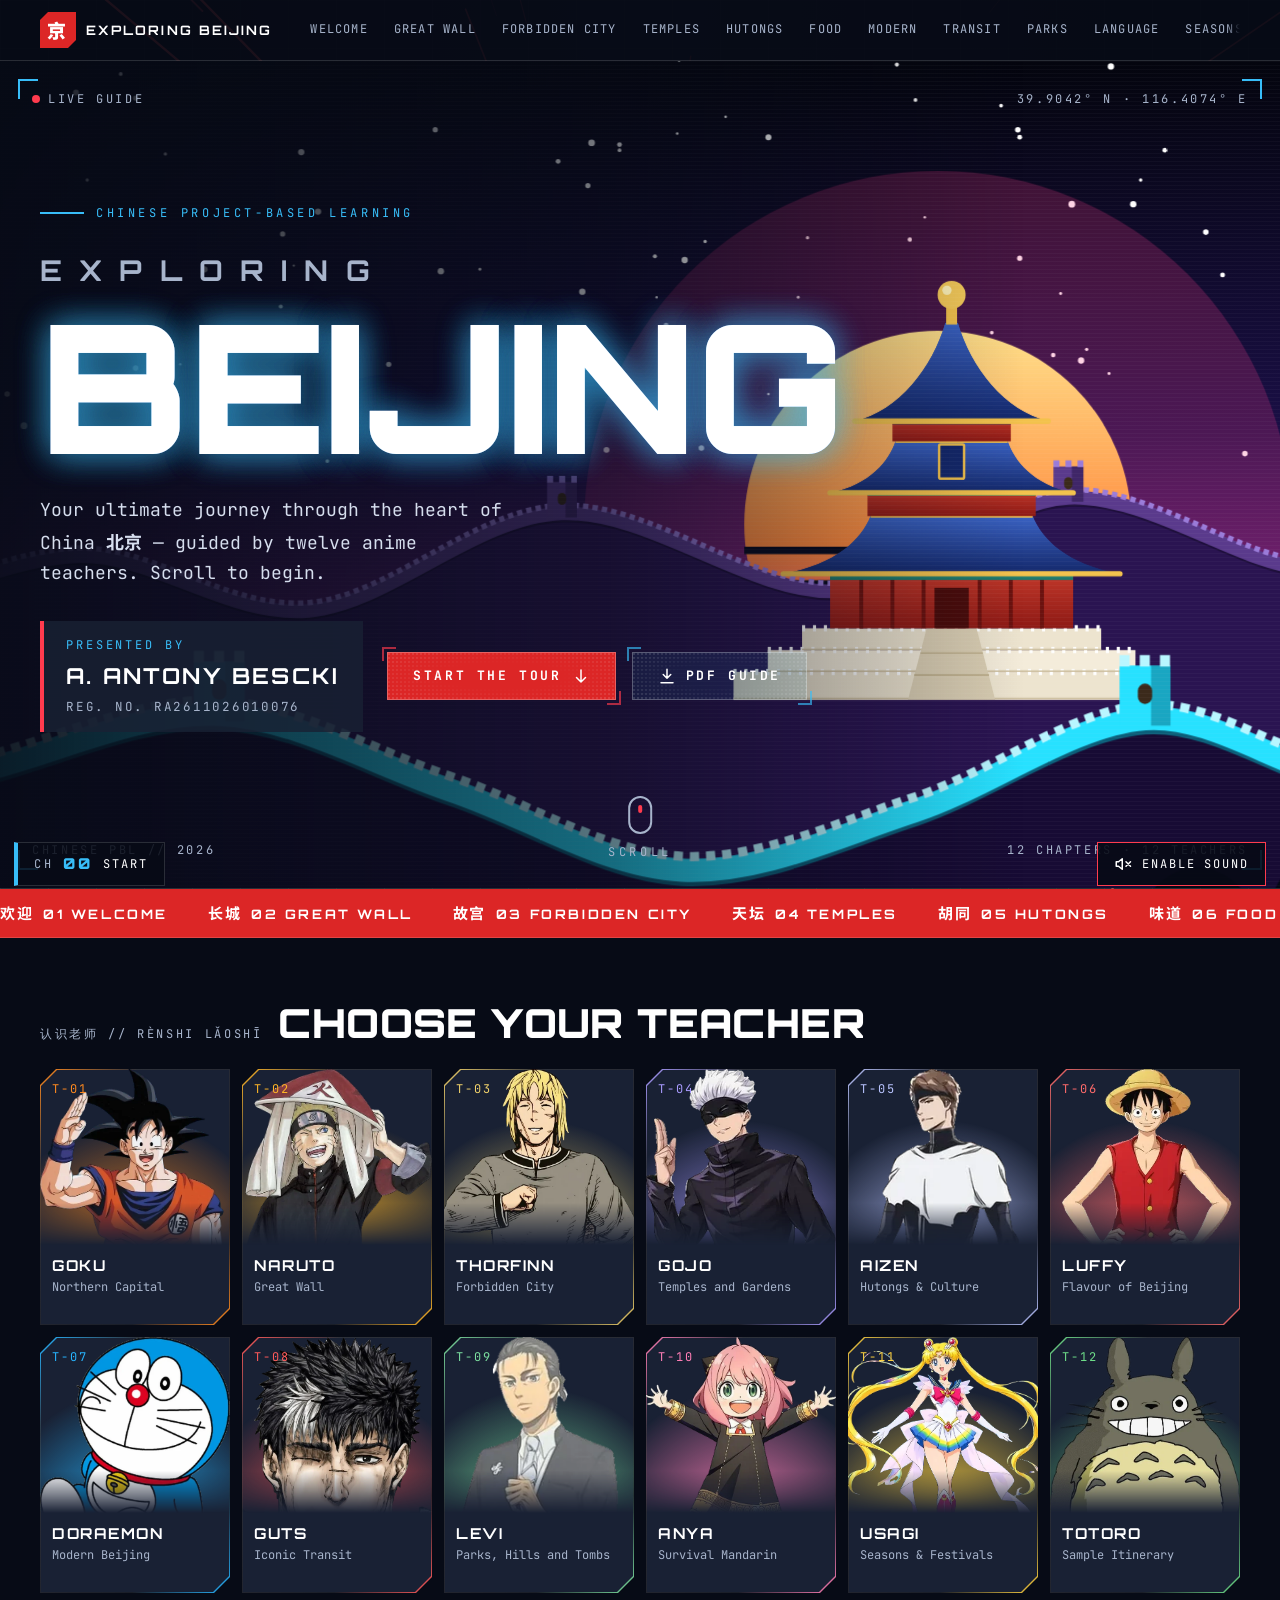
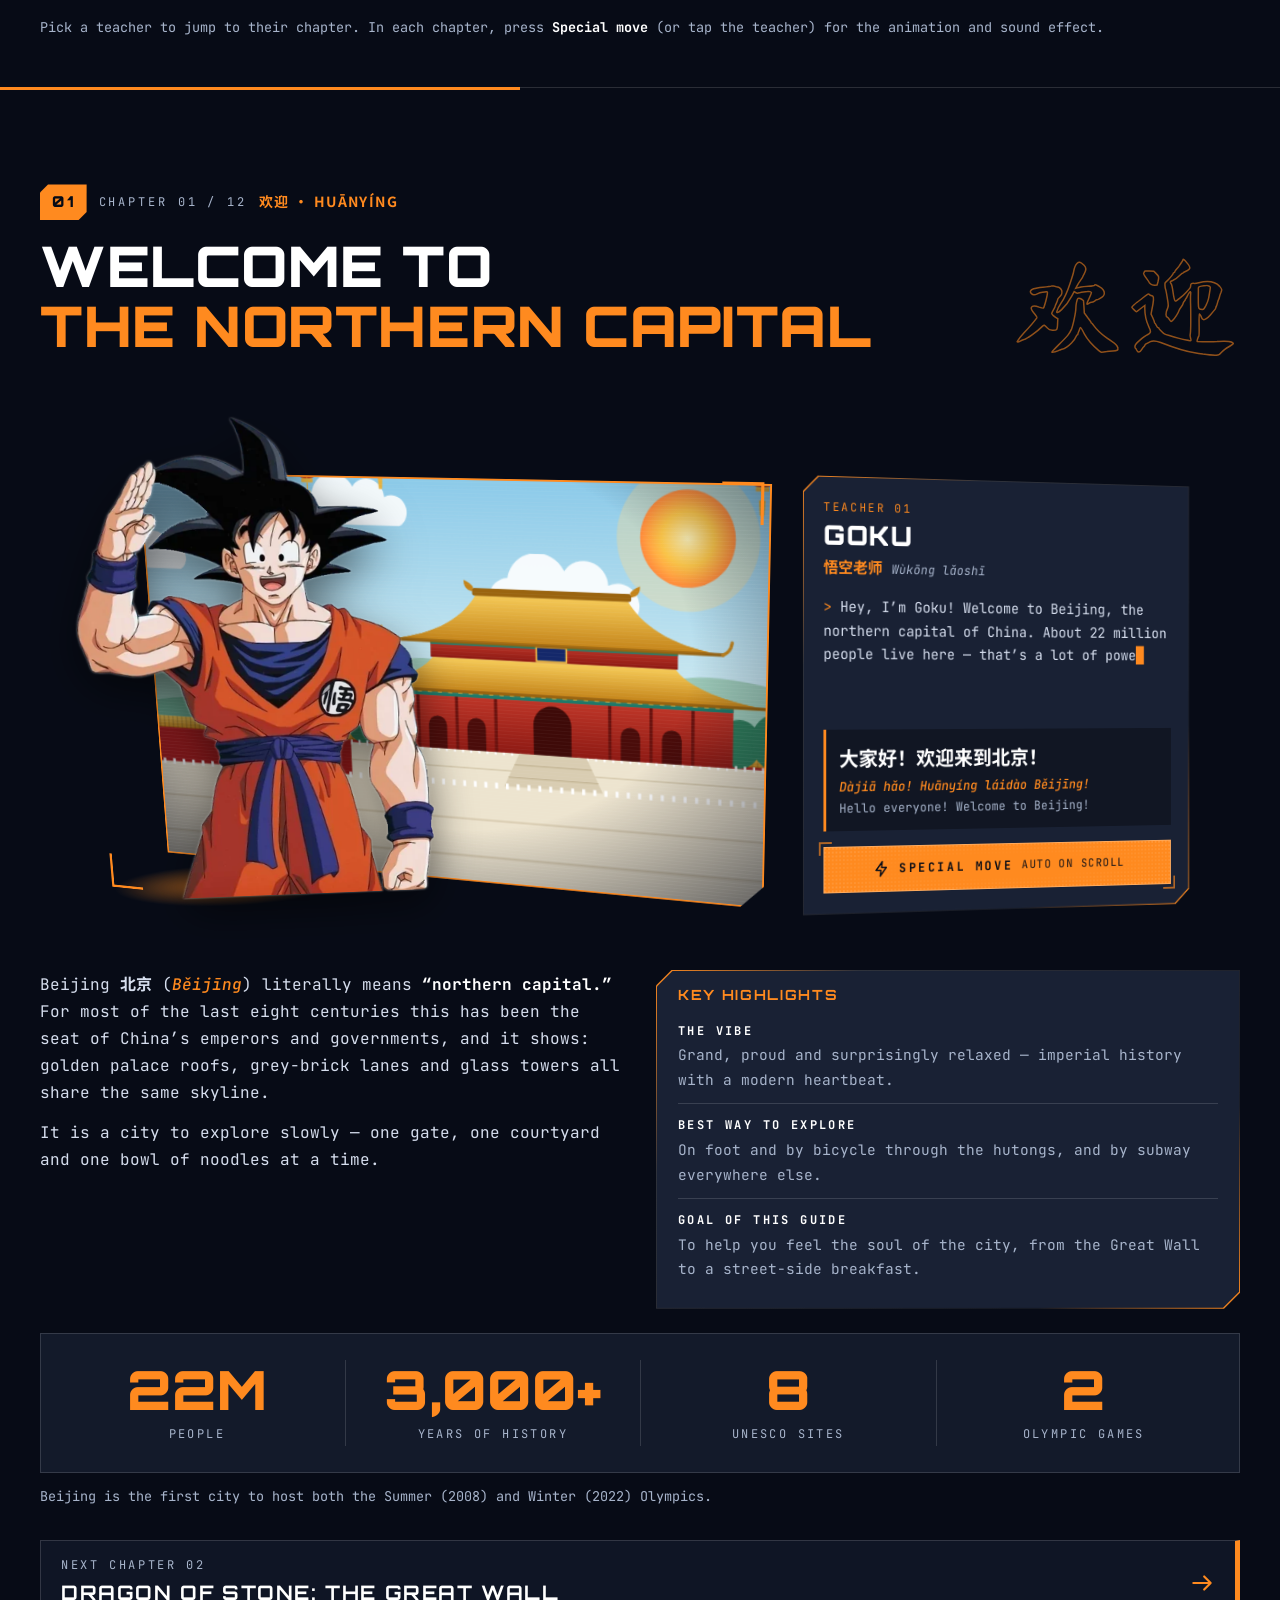
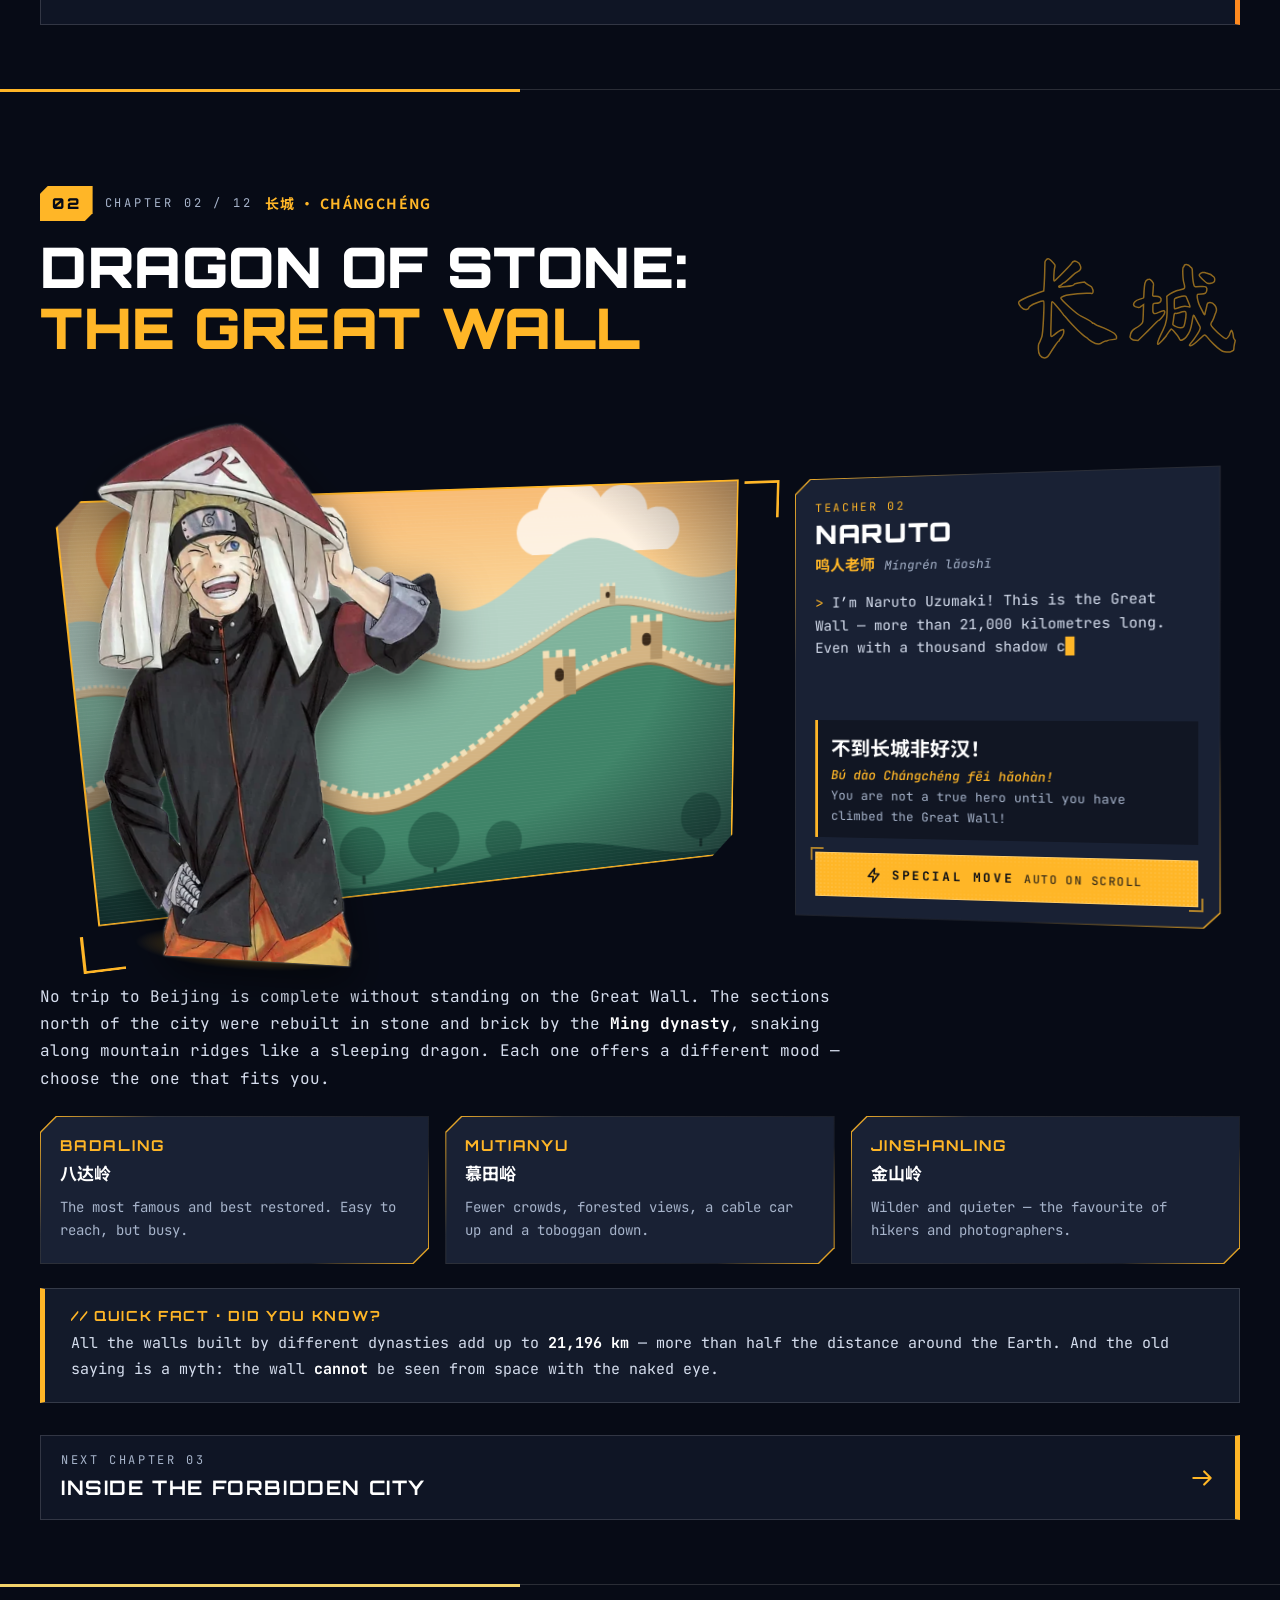
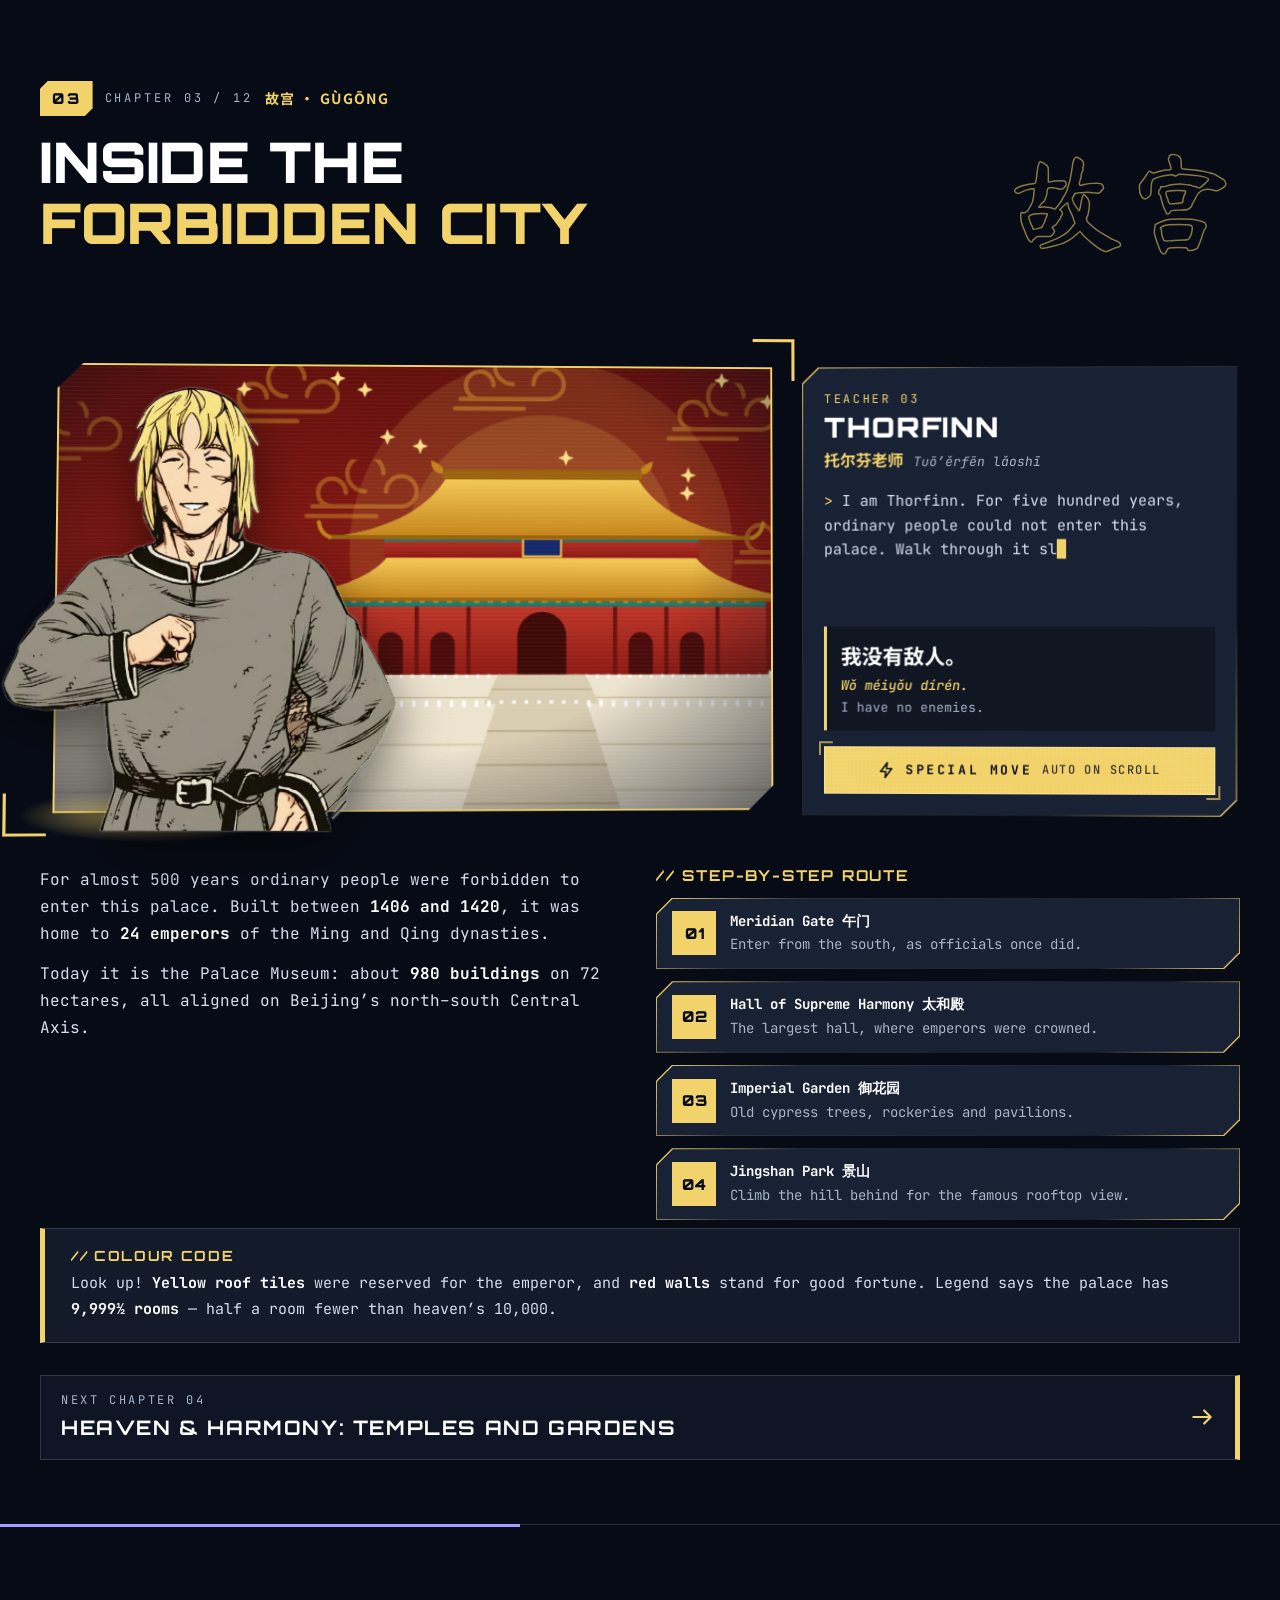
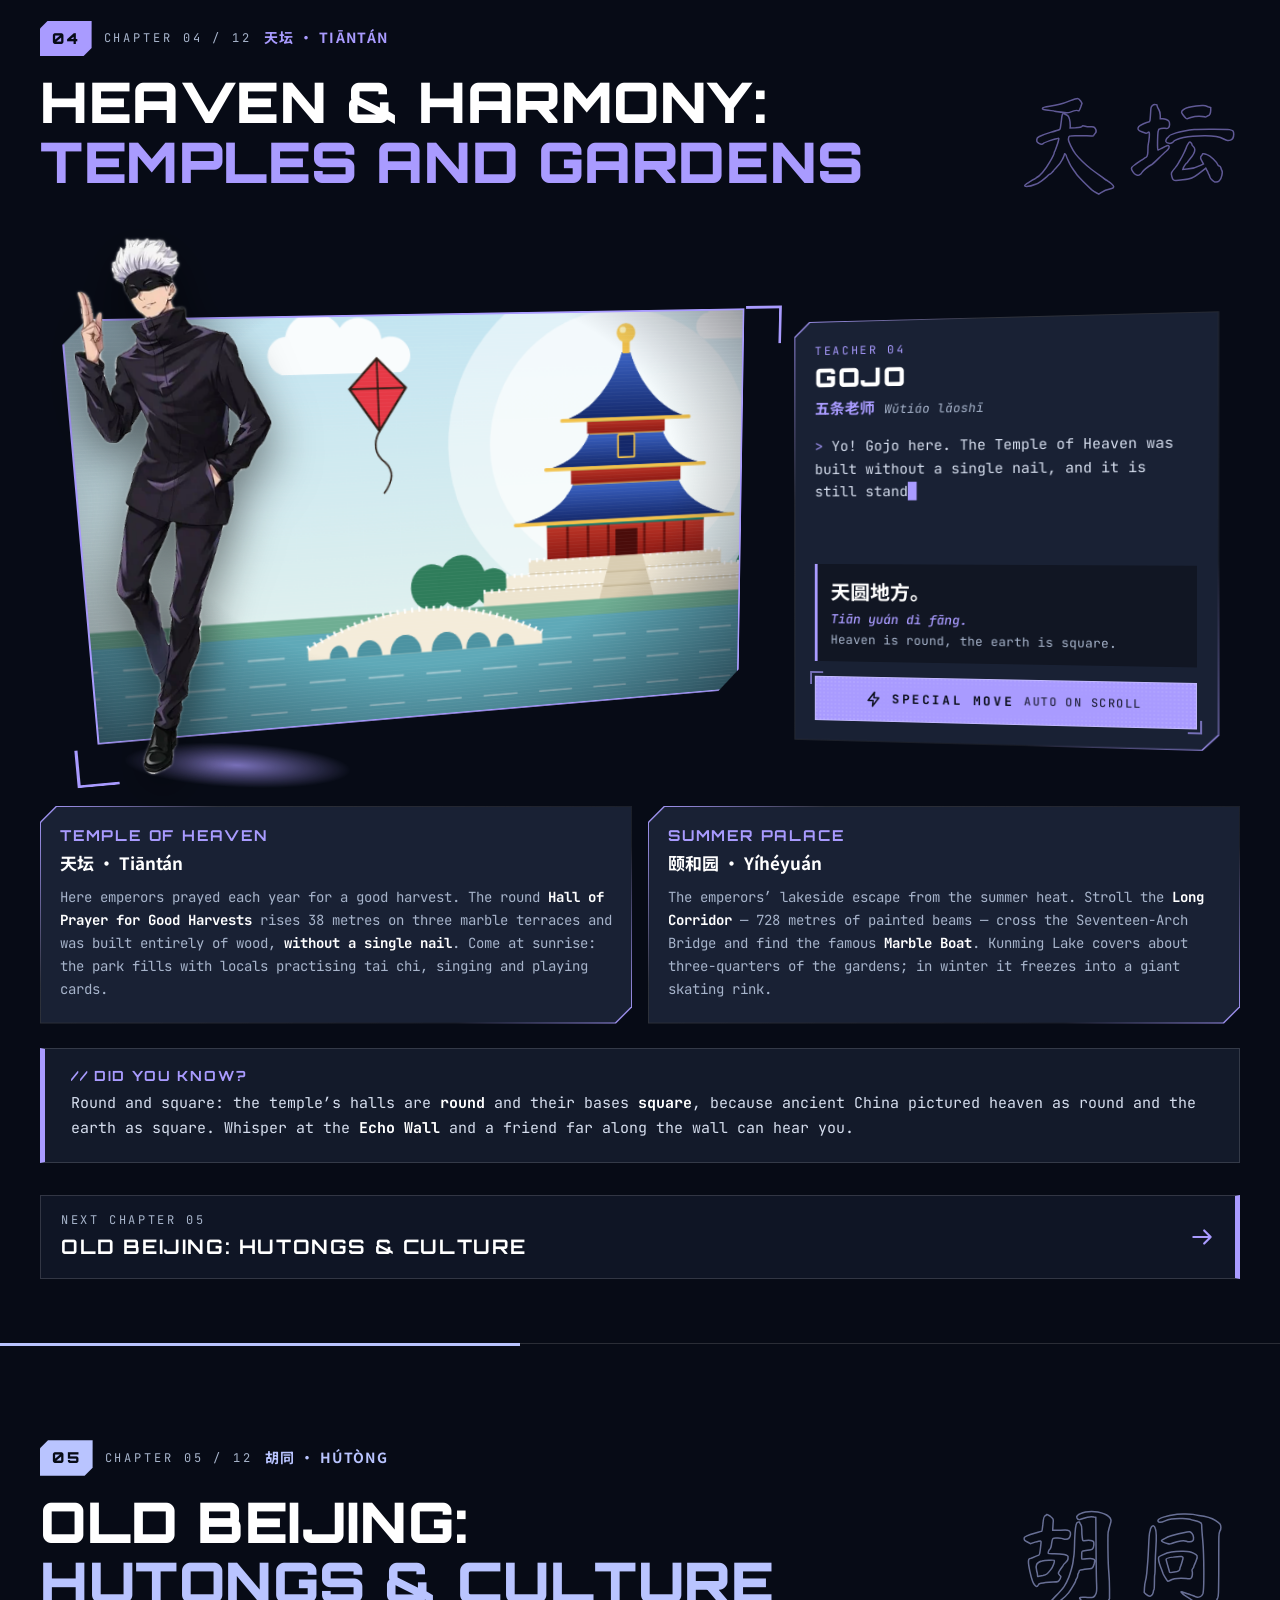
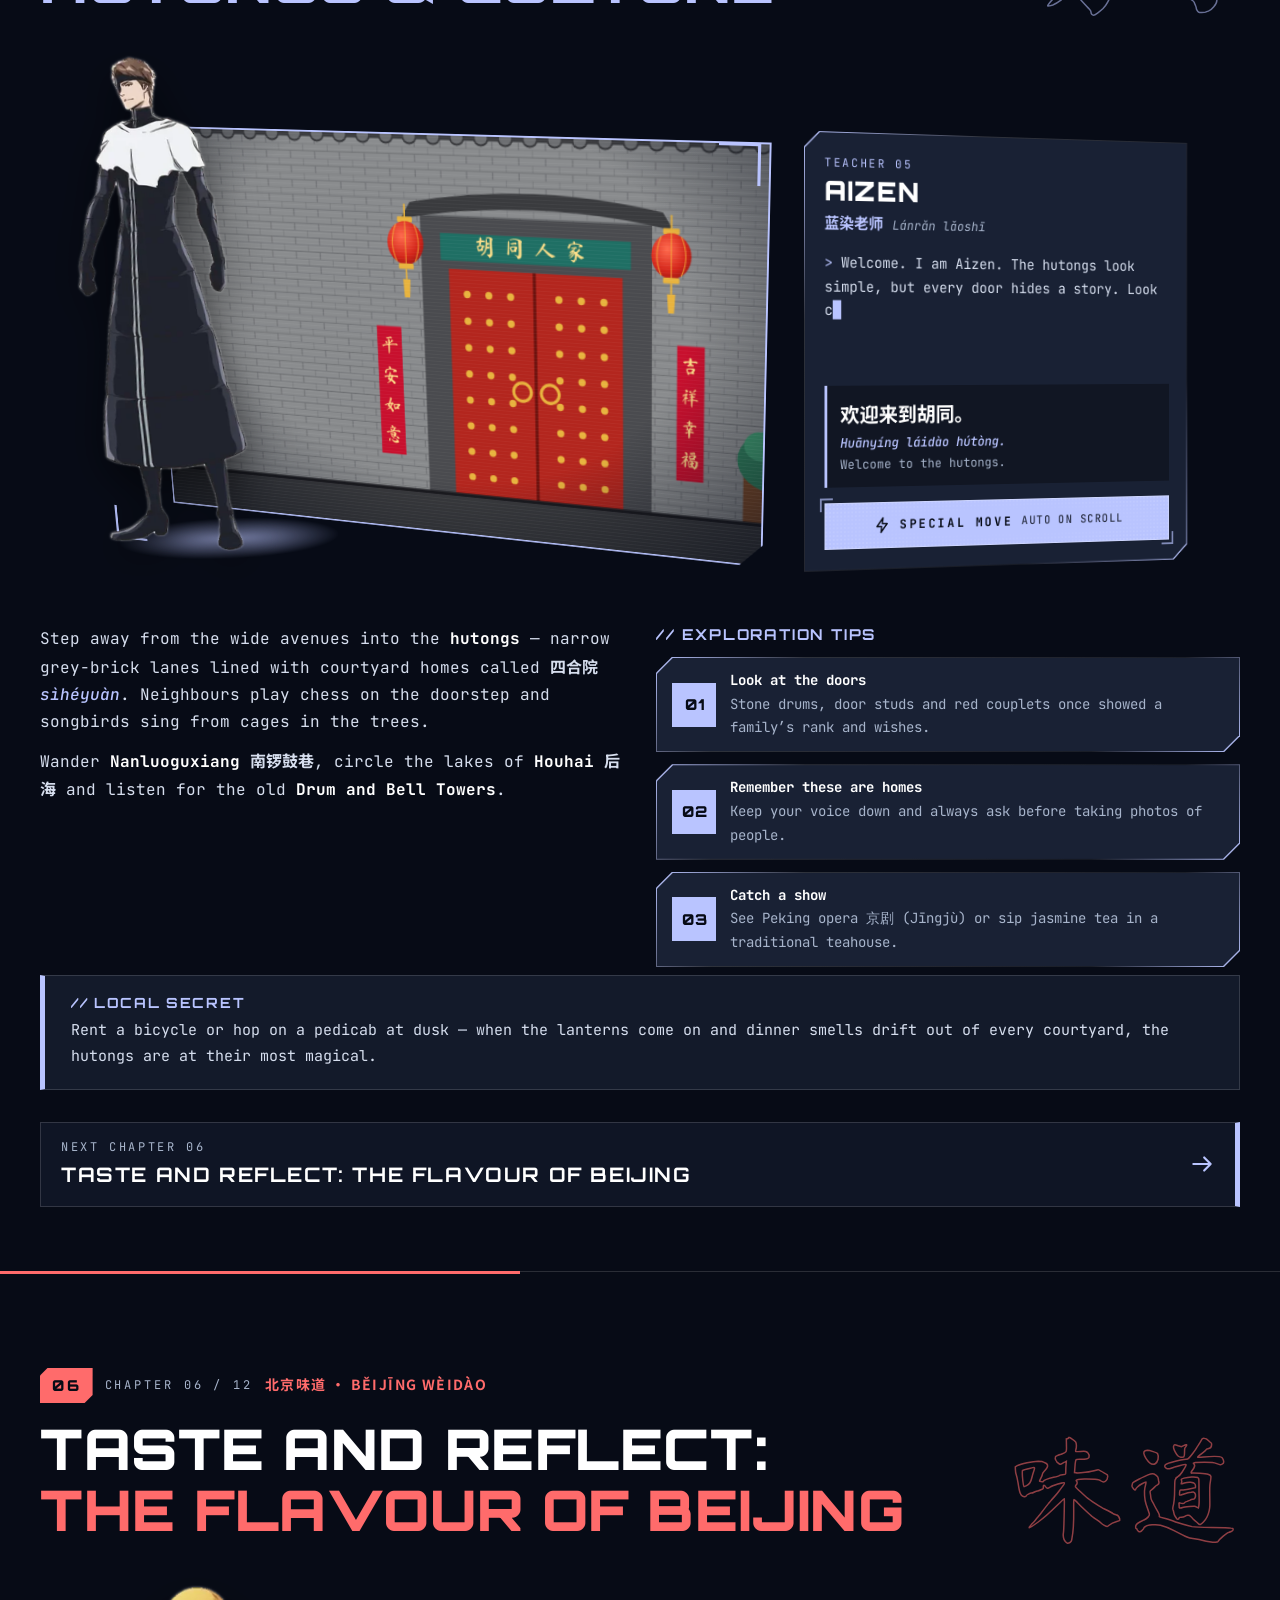
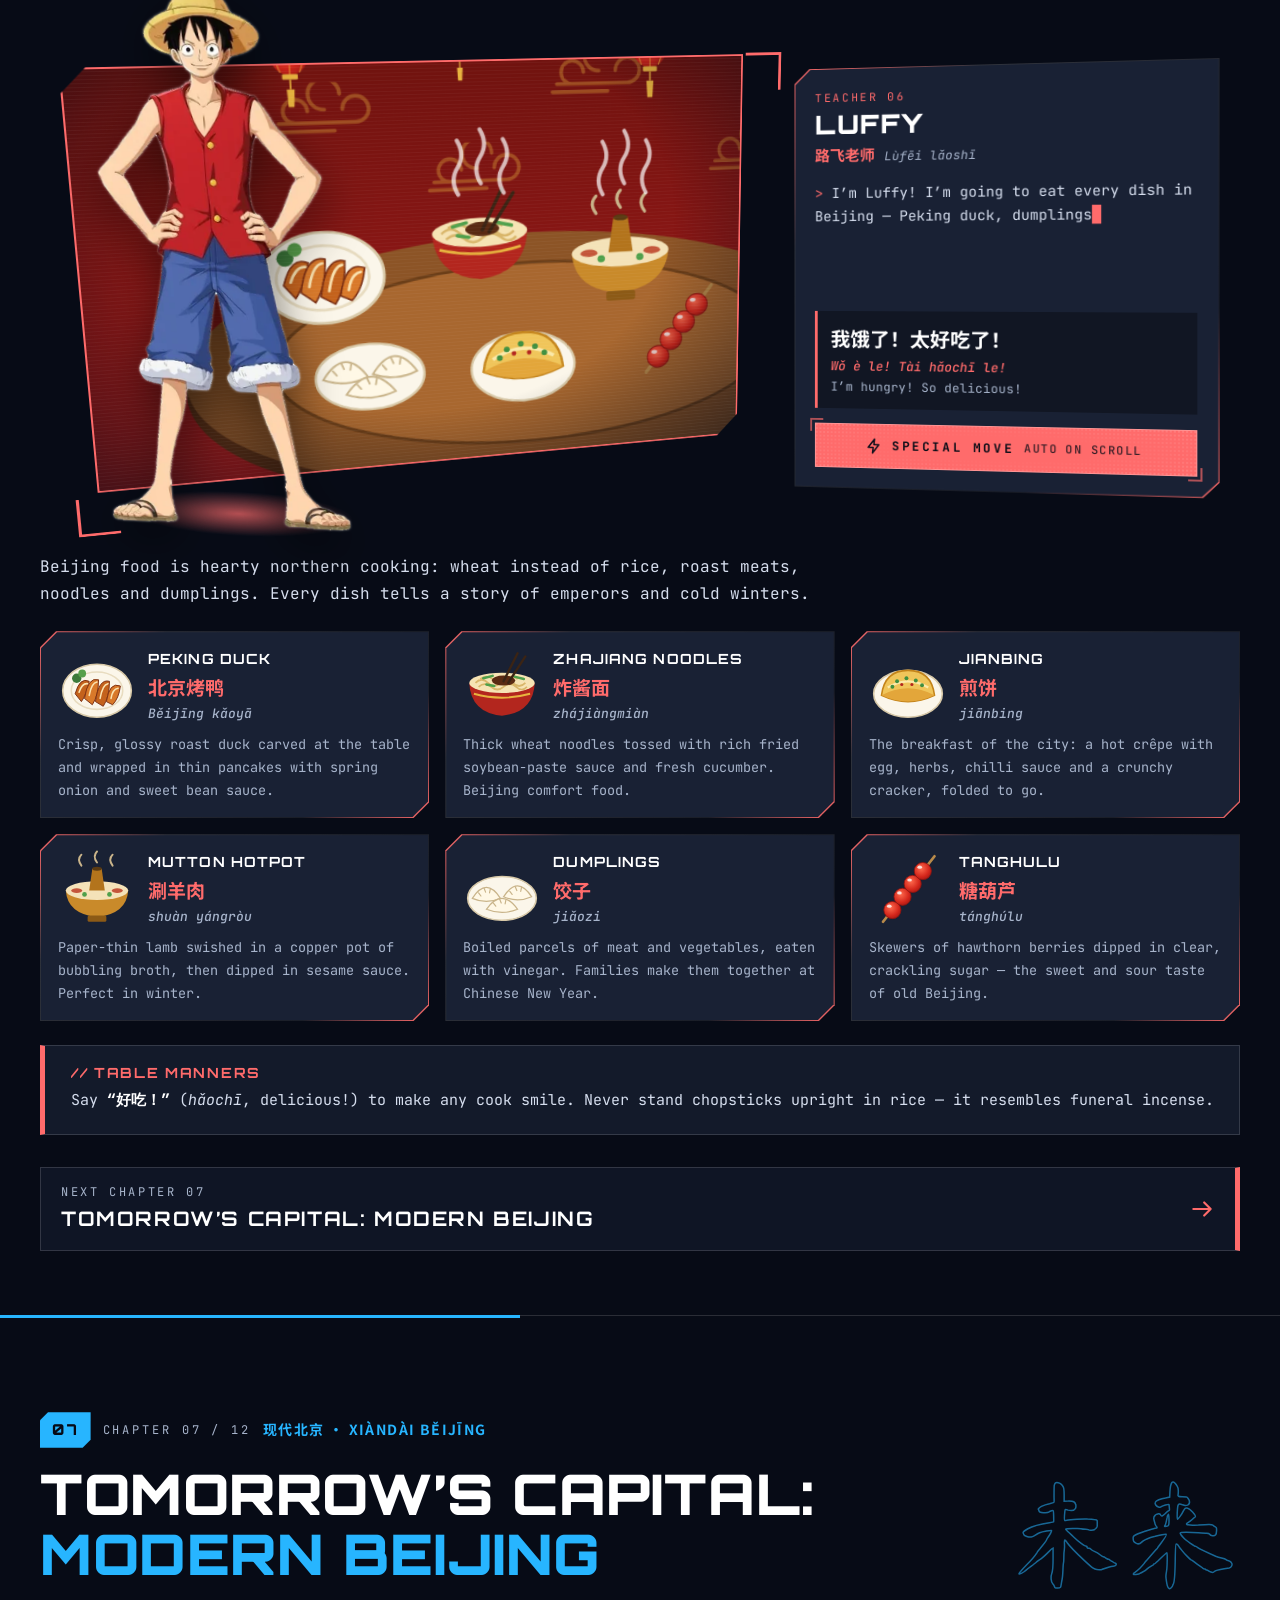
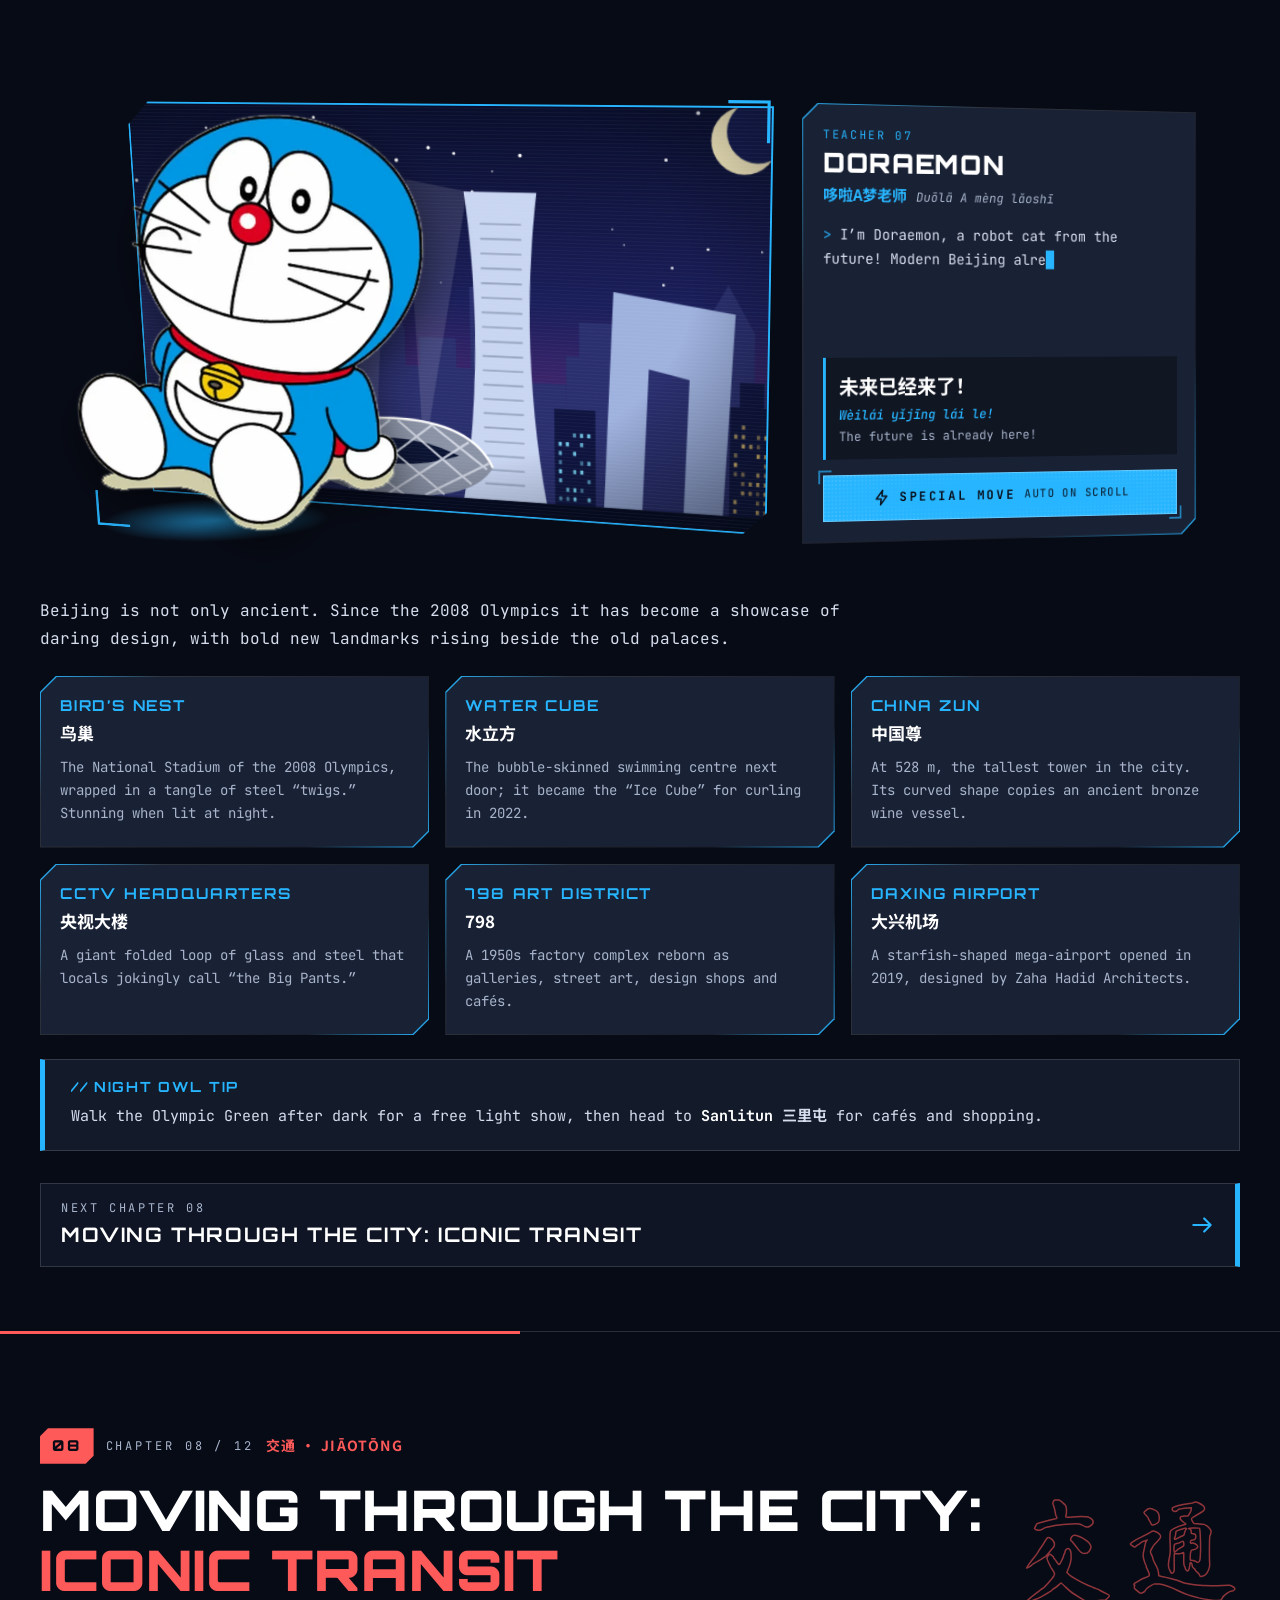
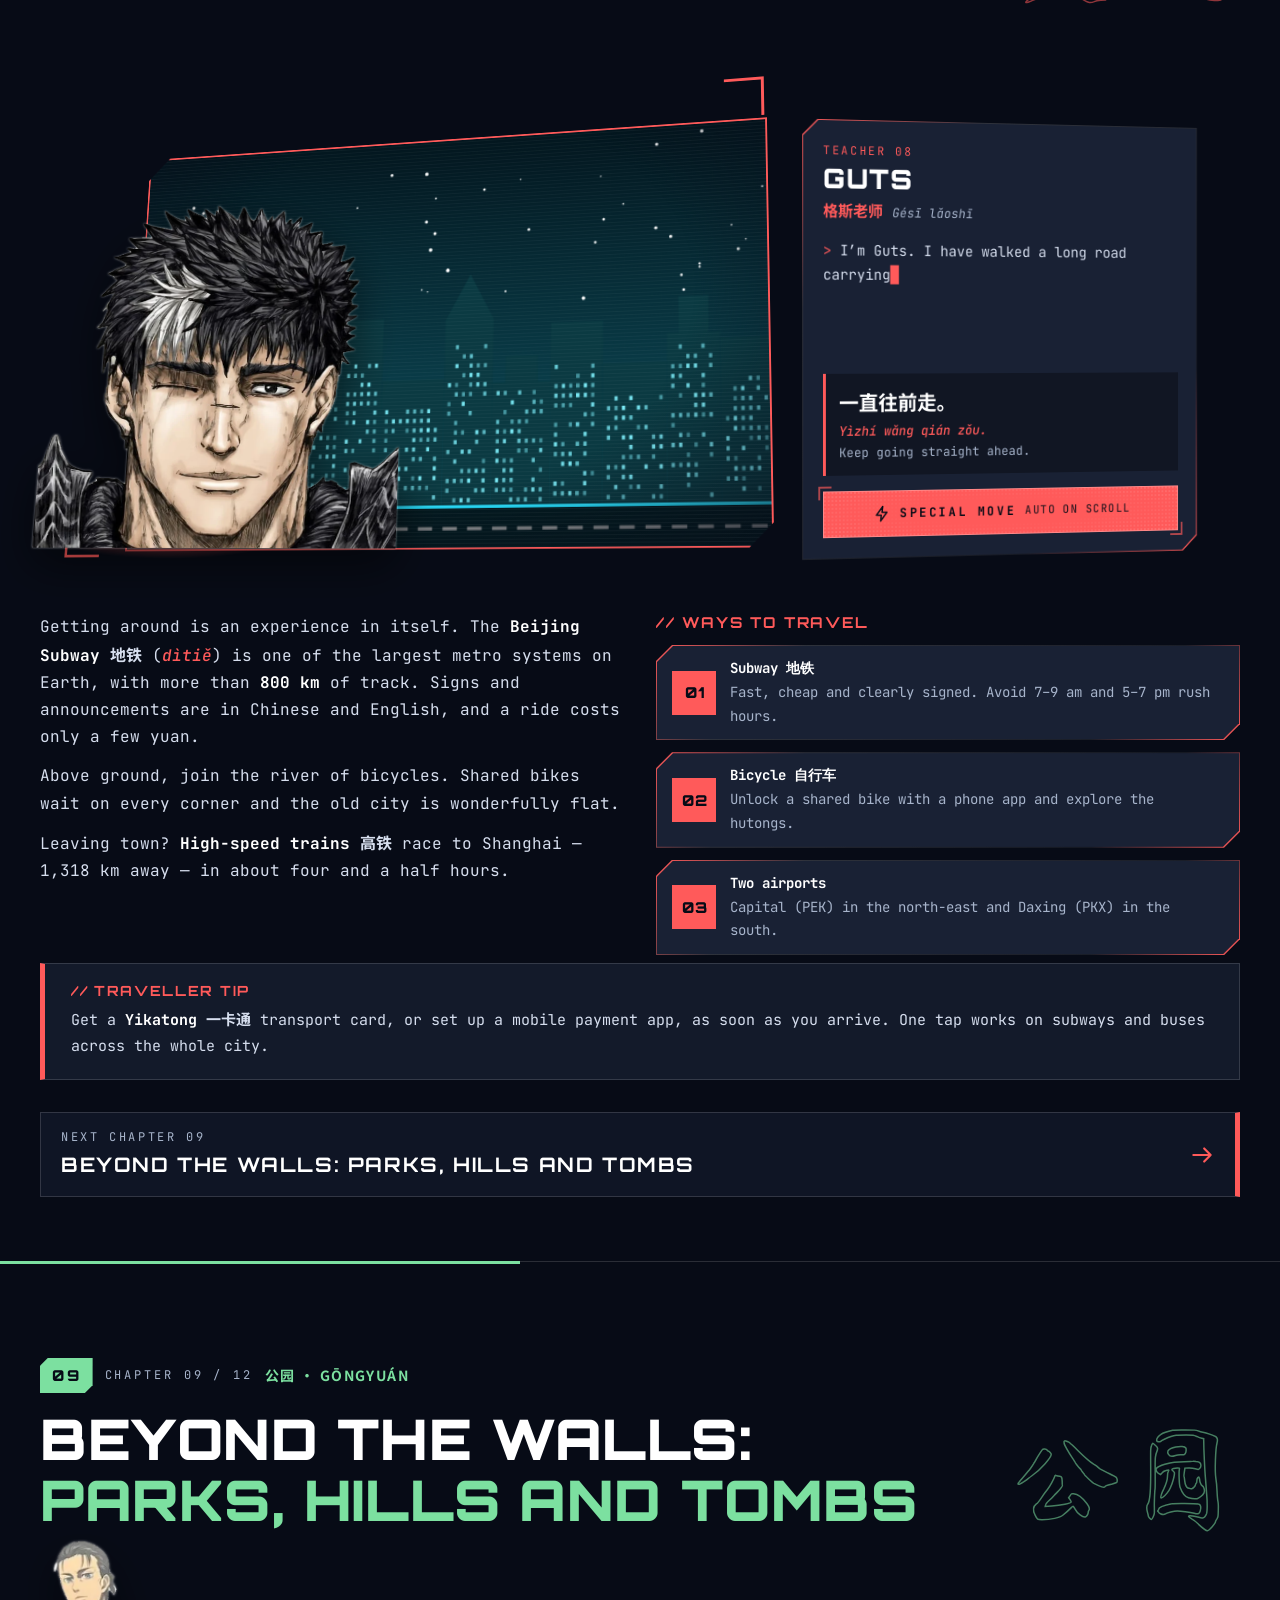
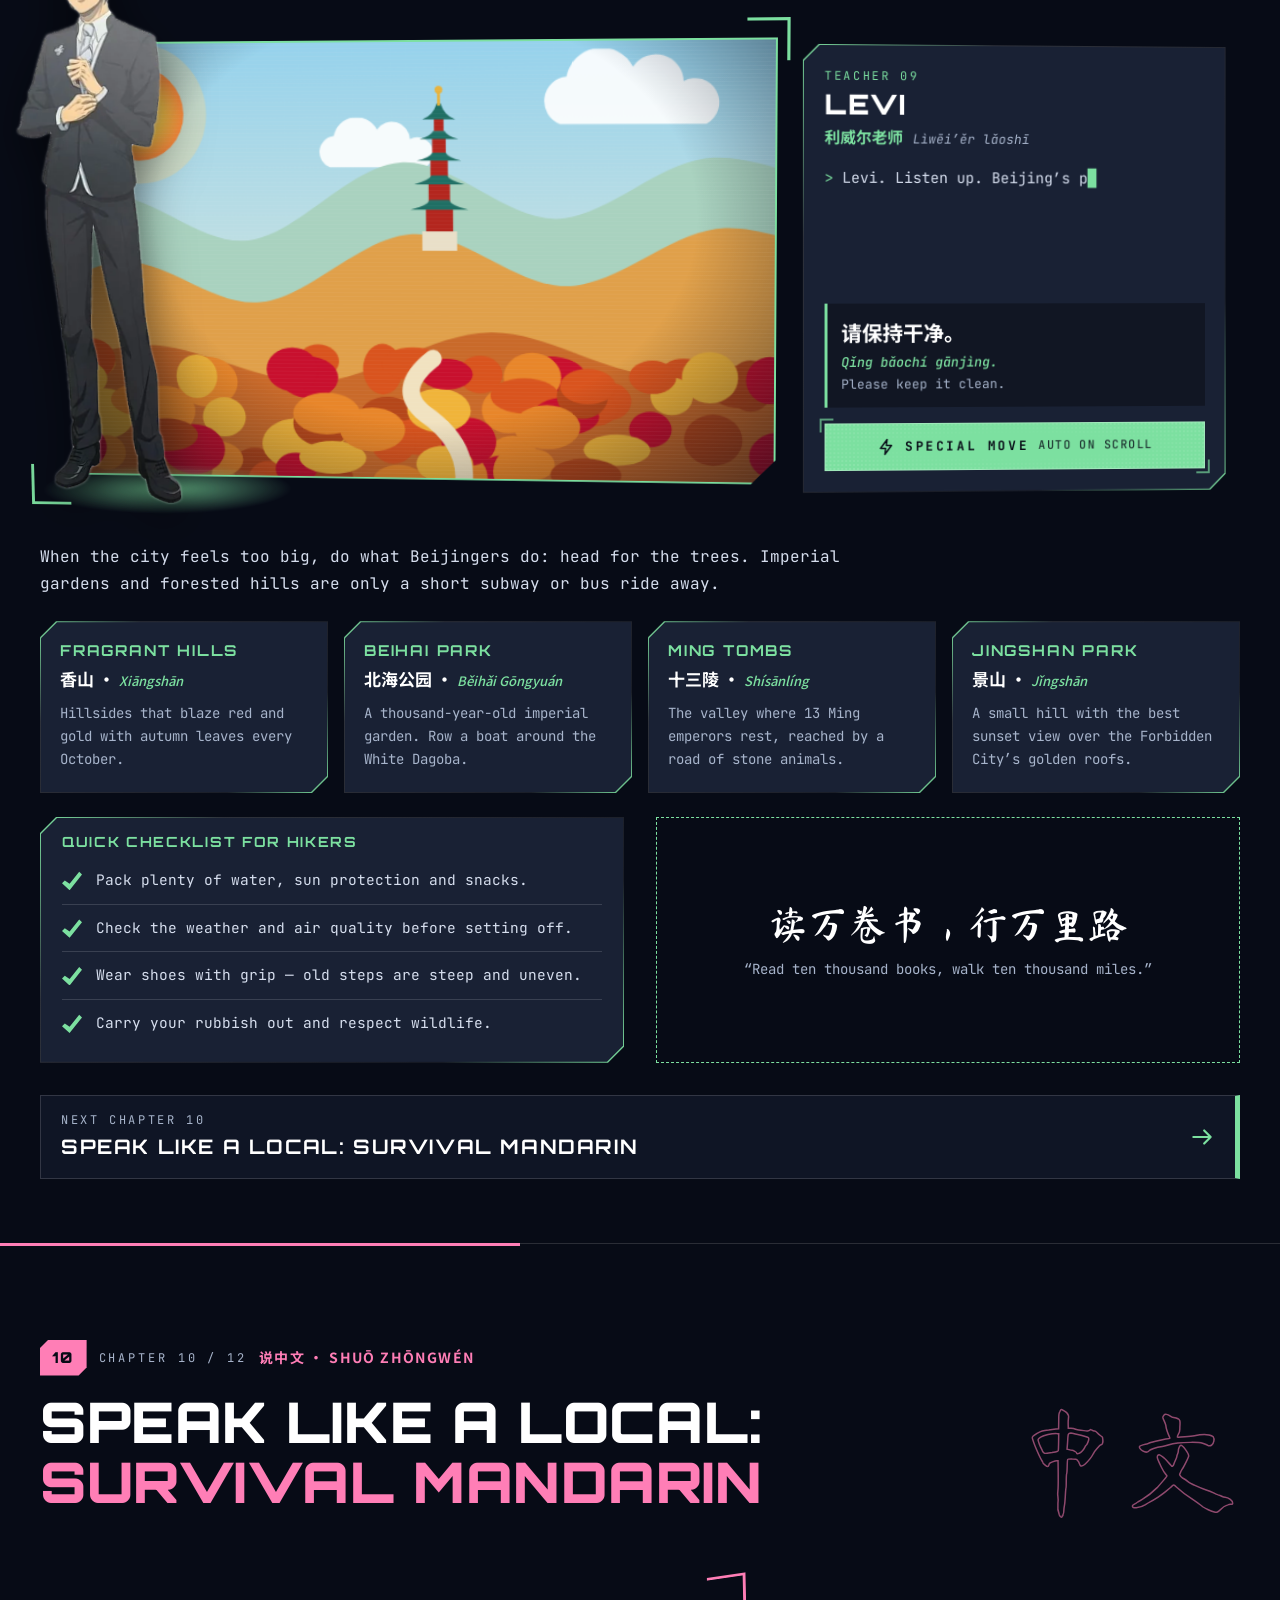
==== index.html @ 667f1524 "Make the guide a 3D scroll experience with automatic special moves Adds a scroll-driven camera: tilt" ====
<!doctype html>
<html lang="en">
<head>
<meta charset="utf-8">
<meta name="viewport" content="width=device-width, initial-scale=1">
<meta name="theme-color" content="#070B16">
<title>Exploring Beijing 北京 · Chinese PBL — A. Antony Bescki</title>
<meta name="description" content="An animated guide to Beijing taught by twelve anime teachers. Chinese PBL project by A. Antony Bescki (RA2611026010076).">
<link rel="icon" href="data:image/svg+xml,%3Csvg xmlns='http://www.w3.org/2000/svg' viewBox='0 0 100 100'%3E%3Crect width='100' height='100' rx='22' fill='%2304050D'/%3E%3Ctext x='50' y='72' font-size='62' text-anchor='middle' fill='%2327E1FF'%3E京%3C/text%3E%3C/svg%3E">
<link rel="preconnect" href="https://fonts.googleapis.com"><link rel="preconnect" href="https://fonts.gstatic.com" crossorigin>
<link rel="stylesheet" href="https://fonts.googleapis.com/css2?family=JetBrains+Mono:ital,wght@0,400;0,500;0,700;1,500&family=Ma+Shan+Zheng&family=Noto+Sans+SC:wght@500;700;900&family=Orbitron:wght@700;900&display=swap">
<style>/* Design system: UI/UX Pro Max "Exploring Beijing" (cyberpunk HUD, Orbitron + JetBrains Mono, neon red/blue on dark, chamfered).
   Component patterns adapted from 21st.dev: HolographicCard (pointer tilt + glow) and Cyber Button (slab with edge frame). */
:root {
  --color-background: #0F172A; --color-deep: #070B16; --color-foreground: #FFFFFF; --color-card: #192134; --color-muted: #1F1829; --color-muted-foreground: #A7B4CB;
  --color-primary: #DC2626; --color-on-primary: #FFFFFF; --color-secondary: #2563EB; --color-accent: #22C55E; --color-border: rgba(255, 255, 255, .14); --color-ring: #FFFFFF;
  --neon-red: #FF3B4E; --neon-blue: #38BDF8; --ac: #38BDF8;
  --space-1: 4px; --space-2: 8px; --space-3: 12px; --space-4: 16px; --space-5: 24px; --space-6: 32px; --space-7: 48px; --space-8: 64px; --space-9: 96px;
  --dur-fast: 150ms; --dur: 260ms; --dur-slow: 620ms; --ease: cubic-bezier(.2, .8, .2, 1);
  --ch: 16px;
  --cut: polygon(var(--ch) 0, 100% 0, 100% calc(100% - var(--ch)), calc(100% - var(--ch)) 100%, 0 100%, 0 var(--ch));
  --disp: Orbitron, "Arial Black", system-ui, sans-serif;
  --head: Orbitron, "Arial Black", system-ui, sans-serif;
  --mono: "JetBrains Mono", ui-monospace, "SF Mono", Menlo, Consolas, monospace;
  --han: "Noto Sans SC", "PingFang SC", "Hiragino Sans GB", "Microsoft YaHei", sans-serif;
  --brush: "Ma Shan Zheng", "Kaiti SC", "STKaiti", "KaiTi", "Noto Sans SC", serif;
}
* { box-sizing: border-box; }
html { scroll-behavior: smooth; scroll-padding-top: 72px; }
body { margin: 0; background: var(--color-deep); color: var(--color-foreground); font-family: var(--mono); font-size: 16px; line-height: 1.7; -webkit-font-smoothing: antialiased; overflow-x: hidden; }
body::before { content: ""; position: fixed; inset: 0; z-index: -2; background: radial-gradient(ellipse at 50% 0%, var(--color-background), var(--color-deep) 70%); }
body::after { content: ""; position: fixed; inset: 0; z-index: -1; pointer-events: none; background-image: linear-gradient(rgba(255, 255, 255, .04) 1px, transparent 1px), linear-gradient(90deg, rgba(255, 255, 255, .04) 1px, transparent 1px); background-size: 48px 48px; }
.wrap { width: min(1200px, 100% - 40px); margin-inline: auto; position: relative; }
h1, h2, h3, p { margin: 0; }
h2 { font-family: var(--head); font-weight: 900; line-height: 1.08; text-transform: uppercase; letter-spacing: .01em; text-wrap: balance; }
h3 { font-family: var(--head); font-weight: 700; text-transform: uppercase; letter-spacing: .12em; font-size: 14px; line-height: 1.3; }
.zh { font-family: var(--han); font-weight: 700; }
.brush { font-family: var(--brush); font-weight: 400; }
.py { color: var(--ac); font-style: italic; font-weight: 500; }
button, a { cursor: pointer; } button { font: inherit; color: inherit; }
:focus-visible { outline: 2px solid var(--color-ring); outline-offset: 3px; }
p + p { margin-top: var(--space-3); }
b { color: #fff; font-weight: 700; }
.ic { width: 18px; height: 18px; flex: none; fill: none; stroke: currentColor; stroke-width: 2; stroke-linecap: round; stroke-linejoin: round; }
.scene { position: absolute; inset: 0; width: 100%; height: 100%; display: block; }
.lbl { font-family: var(--mono); font-size: 12px; letter-spacing: .22em; text-transform: uppercase; color: var(--color-muted-foreground); }

/* chamfered surface with a 1px neon edge */
.glass { position: relative; isolation: isolate; clip-path: var(--cut); background: linear-gradient(135deg, var(--ac), rgba(255, 255, 255, .16) 22%, rgba(255, 255, 255, .08) 78%, var(--ac)); }
.glass::before { content: ""; position: absolute; inset: 1px; z-index: -2; clip-path: var(--cut); background: var(--color-card); }
.glass::after { content: ""; position: absolute; inset: 1px; z-index: -1; clip-path: var(--cut); pointer-events: none; background: radial-gradient(260px circle at var(--x, 50%) var(--y, 0%), var(--ac), transparent 70%); opacity: 0; transition: opacity var(--dur) var(--ease); mix-blend-mode: screen; }
.glass:hover::after, .glass:focus-within::after { opacity: .22; }
.tilt { transition: transform var(--dur) var(--ease); transform-style: preserve-3d; will-change: transform; }

/* cyber button (after 21st "Cyber Button") */
.btn { --glow: var(--neon-red); position: relative; display: inline-flex; align-items: center; justify-content: center; gap: 10px; min-height: 48px; padding: 0 26px; border: 0; background: var(--color-primary); color: var(--color-on-primary); font-family: var(--mono); font-weight: 700; font-size: 13px; letter-spacing: .2em; text-transform: uppercase; text-decoration: none; white-space: nowrap; box-shadow: inset 0 0 0 1px rgba(255, 255, 255, .28); transition: box-shadow var(--dur) var(--ease), transform var(--dur-fast) var(--ease), background var(--dur) var(--ease); }
.btn::before { content: ""; position: absolute; inset: -5px; pointer-events: none; opacity: .65; transition: opacity var(--dur) var(--ease), inset var(--dur) var(--ease); background: linear-gradient(var(--glow), var(--glow)) 0 0 / 14px 2px, linear-gradient(var(--glow), var(--glow)) 0 0 / 2px 14px, linear-gradient(var(--glow), var(--glow)) 100% 100% / 14px 2px, linear-gradient(var(--glow), var(--glow)) 100% 100% / 2px 14px; background-repeat: no-repeat; }
.btn::after { content: ""; position: absolute; inset: 0; pointer-events: none; opacity: .14; background-image: radial-gradient(#fff 1px, transparent 1px); background-size: 4px 4px; -webkit-mask-image: radial-gradient(ellipse at center, transparent 35%, #000); mask-image: radial-gradient(ellipse at center, transparent 35%, #000); }
.btn:hover { box-shadow: inset 0 0 0 1px rgba(255, 255, 255, .5), 0 0 30px -6px var(--glow); } .btn:hover::before { opacity: 1; inset: -8px; }
.btn:active { transform: translateY(1px); }
.btn.ghost { --glow: var(--neon-blue); background: rgba(56, 189, 248, .08); color: #fff; }
.btn small { font-weight: 500; letter-spacing: .12em; font-size: 12px; opacity: .8; }

.prog { position: fixed; left: 0; top: 0; right: 0; height: 3px; z-index: 40; } .prog i { display: block; height: 100%; width: 0; background: linear-gradient(90deg, var(--neon-red), var(--neon-blue), var(--color-accent)); }
nav { position: sticky; top: 0; z-index: 30; background: rgba(7, 11, 22, .9); border-bottom: 1px solid var(--color-border); }
nav .wrap { display: flex; align-items: center; gap: var(--space-4); min-height: 60px; }
.brand { display: flex; align-items: center; gap: 10px; min-height: 44px; color: #fff; text-decoration: none; font-family: var(--disp); font-weight: 700; letter-spacing: .16em; text-transform: uppercase; font-size: 13px; white-space: nowrap; }
.seal { display: grid; place-items: center; width: 36px; height: 36px; background: var(--color-primary); color: #fff; font-family: var(--han); font-weight: 900; font-size: 19px; clip-path: polygon(8px 0, 100% 0, 100% calc(100% - 8px), calc(100% - 8px) 100%, 0 100%, 0 8px); }
.links { display: flex; gap: 2px; overflow-x: auto; scrollbar-width: none; margin-left: auto; padding-inline: 10px; -webkit-mask-image: linear-gradient(90deg, transparent, #000 14px, #000 calc(100% - 14px), transparent); mask-image: linear-gradient(90deg, transparent, #000 14px, #000 calc(100% - 14px), transparent); }
.links::-webkit-scrollbar { display: none; }
.links a { display: inline-flex; align-items: center; min-height: 44px; white-space: nowrap; color: var(--color-muted-foreground); text-decoration: none; padding: 0 12px; font-size: 12px; letter-spacing: .1em; text-transform: uppercase; border-bottom: 2px solid transparent; transition: color var(--dur) var(--ease), border-color var(--dur) var(--ease); }
.links a:hover { color: #fff; } .links a.act { color: #fff; border-bottom-color: var(--neon-red); }

/* hero */
.hero { position: relative; overflow: hidden; min-height: min(92vh, 840px); display: flex; align-items: center; border-bottom: 1px solid var(--color-border); }
.hero::after { content: ""; position: absolute; inset: 0; pointer-events: none; background: linear-gradient(90deg, rgba(7, 11, 22, .92) 0%, rgba(7, 11, 22, .55) 48%, transparent 80%), repeating-linear-gradient(rgba(255, 255, 255, .03) 0 1px, transparent 1px 4px); }
#rain { position: absolute; inset: 0; width: 100%; height: 100%; opacity: .3; mix-blend-mode: screen; }
.hud { position: absolute; z-index: 3; font-size: 12px; letter-spacing: .22em; text-transform: uppercase; color: var(--color-muted-foreground); padding: 10px 14px; }
.hud::before { content: ""; position: absolute; width: 18px; height: 18px; border: 2px solid var(--neon-blue); }
.hud.tl { left: 18px; top: 18px; } .hud.tl::before { left: 0; top: 0; border-right: 0; border-bottom: 0; }
.hud.tr { right: 18px; top: 18px; } .hud.tr::before { right: 0; top: 0; border-left: 0; border-bottom: 0; }
.hud.bl { left: 18px; bottom: 18px; } .hud.bl::before { left: 0; bottom: 0; border-right: 0; border-top: 0; }
.hud.br { right: 18px; bottom: 18px; } .hud.br::before { right: 0; bottom: 0; border-left: 0; border-top: 0; }
.hud i { display: inline-block; width: 8px; height: 8px; border-radius: 50%; background: var(--neon-red); margin-right: 8px; animation: blink 1.2s steps(2) infinite; }
@keyframes blink { 50% { opacity: .15; } }
.hero .wrap { z-index: 2; padding-block: 96px 110px; }
.eyebrow { display: flex; align-items: center; gap: 12px; font-size: 12px; letter-spacing: .3em; text-transform: uppercase; color: var(--neon-blue); }
.eyebrow i { width: 44px; height: 2px; background: var(--neon-blue); }
.hero h1 { font-family: var(--disp); font-weight: 900; text-transform: uppercase; font-size: clamp(58px, 14vw, 180px); line-height: .94; margin-top: var(--space-4); color: #fff; }
.hero h1 small { display: block; font-size: .16em; letter-spacing: .6em; font-weight: 700; color: var(--color-muted-foreground); line-height: 2.2; }
.glitch { position: relative; display: inline-block; text-shadow: 0 0 34px rgba(56, 189, 248, .35); }
.glitch::before, .glitch::after { content: attr(data-text); position: absolute; left: 0; top: 0; width: 100%; pointer-events: none; }
.glitch::before { color: var(--neon-red); z-index: -1; animation: glitch1 4.5s infinite steps(1); }
.glitch::after { color: var(--neon-blue); z-index: -1; animation: glitch2 4.5s infinite steps(1); }
@keyframes glitch1 { 0%, 90%, 100% { transform: translate(3px, 2px); clip-path: inset(0); } 92% { transform: translate(-8px, 0); clip-path: inset(12% 0 60% 0); } 95% { transform: translate(9px, 0); clip-path: inset(58% 0 14% 0); } }
@keyframes glitch2 { 0%, 90%, 100% { transform: translate(-3px, -2px); clip-path: inset(0); } 93% { transform: translate(8px, 0); clip-path: inset(40% 0 30% 0); } 96% { transform: translate(-9px, 0); clip-path: inset(8% 0 72% 0); } }
.tag { font-size: clamp(15px, 1.7vw, 18px); max-width: 44ch; margin-top: var(--space-5); color: #D6DEEE; }
.idrow { display: flex; gap: var(--space-5); align-items: center; flex-wrap: wrap; margin-top: var(--space-6); }
.idcard { display: grid; gap: 2px; padding: 14px 24px 14px 22px; border-left: 4px solid var(--neon-red); background: rgba(25, 33, 52, .82); }
.idcard small { font-size: 12px; letter-spacing: .24em; text-transform: uppercase; color: var(--neon-blue); }
.idcard strong { font-family: var(--head); font-size: 22px; letter-spacing: .1em; }
.idcard span { font-size: 12.5px; letter-spacing: .14em; color: var(--color-muted-foreground); }
.cta { display: flex; gap: var(--space-4); flex-wrap: wrap; }

.ticker { overflow: hidden; border-bottom: 1px solid var(--color-border); background: var(--color-primary); color: #fff; font-family: var(--disp); font-weight: 700; font-size: 13px; letter-spacing: .2em; text-transform: uppercase; }
.ticker div { display: flex; gap: 40px; width: max-content; padding: 11px 0; animation: tick 40s linear infinite; }
.ticker span { white-space: nowrap; } .ticker .zh { font-size: 15px; letter-spacing: .1em; margin-right: 10px; }
@keyframes tick { to { transform: translateX(-50%); } }

/* roster: holographic tilt cards (after 21st "HolographicCard") */
.lineup { padding: var(--space-8) 0 var(--space-7); }
.lhead { display: flex; gap: var(--space-4); align-items: baseline; flex-wrap: wrap; margin-bottom: var(--space-5); } .lhead h2 { font-size: clamp(24px, 3.4vw, 40px); }
.roster { display: grid; grid-template-columns: repeat(6, 1fr); gap: var(--space-3); perspective: 1200px; }
.rc { display: block; text-decoration: none; color: inherit; padding: 0 12px 14px; }
.rc .no { position: absolute; left: 12px; top: 10px; z-index: 2; font-size: 12px; letter-spacing: .18em; color: var(--ac); }
.ri { display: block; height: 176px; margin: 0 -12px 8px; overflow: hidden; background: radial-gradient(circle at 50% 110%, var(--ac), transparent 66%); -webkit-mask-image: linear-gradient(#000 76%, transparent); mask-image: linear-gradient(#000 76%, transparent); }
.ri img { width: 100%; height: 128%; object-fit: cover; object-position: 50% 0; display: block; transition: transform var(--dur-slow) var(--ease); }
.rc:hover .ri img, .rc:focus-visible .ri img { transform: scale(1.08) translateY(-2%); }
.rc b { display: block; font-family: var(--head); font-size: 15px; letter-spacing: .1em; text-transform: uppercase; }
.rc small { display: block; font-size: 12px; color: var(--color-muted-foreground); line-height: 1.35; min-height: 2.7em; }
.hint { font-size: 13.5px; color: var(--color-muted-foreground); margin-top: var(--space-5); }

/* chapters */
.sec { padding: var(--space-9) 0 var(--space-8); position: relative; border-top: 1px solid var(--color-border); }
.sec::before { content: ""; position: absolute; left: 0; top: -1px; width: min(42vw, 520px); height: 3px; background: var(--ac); }
.shead { display: grid; grid-template-columns: 1fr auto; gap: var(--space-5); align-items: end; margin-bottom: var(--space-5); }
.chap { display: flex; align-items: center; gap: 12px; flex-wrap: wrap; font-size: 12px; letter-spacing: .24em; text-transform: uppercase; color: var(--color-muted-foreground); }
.chap b { font-family: var(--disp); font-weight: 900; font-size: 15px; letter-spacing: .12em; color: var(--color-deep); background: var(--ac); padding: 5px 12px; clip-path: polygon(8px 0, 100% 0, 100% calc(100% - 8px), calc(100% - 8px) 100%, 0 100%, 0 8px); }
.chap .zh { color: var(--ac); letter-spacing: .1em; font-size: 14px; }
.shead h2 { font-size: clamp(28px, 4.6vw, 56px); margin-top: var(--space-4); } .shead h2 em { font-style: normal; color: var(--ac); display: block; }
.vzh { font-size: clamp(64px, 9vw, 132px); line-height: .9; color: transparent; -webkit-text-stroke: 1.5px var(--ac); opacity: .55; white-space: nowrap; }

.show { display: grid; grid-template-columns: 1.7fr 1fr; gap: var(--space-5); align-items: end; margin-top: 8.5%; perspective: 1400px; }
.stage { --hx: 27%; --hy: 46%; --hdx: 17%; position: relative; aspect-ratio: 16 / 10; }
.view { position: absolute; inset: 0; overflow: hidden; clip-path: polygon(26px 0, 100% 0, 100% calc(100% - 26px), calc(100% - 26px) 100%, 0 100%, 0 26px); background: #0B1030; isolation: isolate; }
.view::after { content: ""; position: absolute; inset: 0; pointer-events: none; z-index: 6; background: repeating-linear-gradient(rgba(255, 255, 255, .04) 0 1px, transparent 1px 4px), radial-gradient(ellipse at 50% 40%, transparent 55%, rgba(7, 11, 22, .6)); box-shadow: inset 0 0 0 2px var(--ac); }
.stage::before, .stage::after { content: ""; position: absolute; width: 38px; height: 38px; border: 3px solid var(--ac); z-index: 7; pointer-events: none; }
.stage::before { right: -9px; top: -9px; border-left: 0; border-bottom: 0; } .stage::after { left: -9px; bottom: -9px; border-right: 0; border-top: 0; }
.hero-ch { position: absolute; left: 0; bottom: 0; height: 118%; width: 50%; z-index: 4; border: 0; background: none; padding: 0; -webkit-tap-highlight-color: transparent; }
.hero-ch::before { content: ""; position: absolute; left: 4%; right: 30%; bottom: -2%; height: 9%; border-radius: 50%; background: radial-gradient(ellipse, var(--ac), transparent 70%); opacity: .7; }
.hero-ch img { position: absolute; left: 0; bottom: 0; height: 100%; max-width: 100%; object-fit: contain; object-position: left bottom; transform-origin: 30% 100%; animation: idle 4.2s ease-in-out infinite; filter: drop-shadow(0 0 1px rgba(255, 255, 255, .5)) drop-shadow(0 18px 24px rgba(0, 0, 0, .55)); transition: filter var(--dur) var(--ease); }
.hero-ch:hover img, .hero-ch:focus-visible img { filter: drop-shadow(0 0 14px var(--ac)) drop-shadow(0 18px 24px rgba(0, 0, 0, .55)); }
@keyframes idle { 0%, 100% { transform: translateY(0) rotate(-.8deg); } 50% { transform: translateY(-1.8%) rotate(.9deg) scale(1.012); } }
.panel { --ch: 22px; padding: 22px; display: flex; flex-direction: column; gap: var(--space-4); }
.who { display: grid; gap: 4px; }
.who .lbl { color: var(--ac); }
.who b { font-family: var(--head); font-weight: 900; font-size: 28px; letter-spacing: .06em; text-transform: uppercase; line-height: 1.05; }
.who span.n { display: flex; flex-wrap: wrap; gap: 4px 10px; align-items: baseline; } .who .zh { color: var(--ac); font-size: 16px; } .who i { color: var(--color-muted-foreground); font-size: 13px; }
.line { font-size: 15px; line-height: 1.65; min-height: 8.2em; color: #D6DEEE; }
.line::before { content: "> "; color: var(--ac); }
.line::after { content: "█"; color: var(--ac); animation: blink .8s steps(2) infinite; } .line.done::after { content: ""; }
.cn { display: grid; padding: 12px 14px; background: rgba(0, 0, 0, .32); border-left: 3px solid var(--ac); }
.cn .zh { font-size: 21px; color: #fff; } .cn .py { font-size: 13.5px; } .cn .en { font-size: 13px; color: var(--color-muted-foreground); }
.panel .btn { --glow: var(--ac); background: var(--ac); color: var(--color-deep); align-self: stretch; }

/* content */
.content { margin-top: var(--space-7); }
.lead, .prose { font-size: 16px; color: #D6DEEE; } .lead { max-width: 80ch; margin-bottom: var(--space-5); }
.two { display: grid; grid-template-columns: 1fr 1fr; gap: var(--space-6); align-items: start; }
.grid { display: grid; gap: var(--space-4); margin-bottom: var(--space-5); } .grid > * { min-width: 0; }
.g2 { grid-template-columns: repeat(2, 1fr); } .g3 { grid-template-columns: repeat(3, 1fr); } .g4 { grid-template-columns: repeat(4, 1fr); } .g5 { grid-template-columns: repeat(5, 1fr); }
.kcard { padding: 20px 20px 22px; }
.kcard h3 { color: var(--ac); font-size: 15px; } .kcard .zh { color: #fff; font-size: 17px; margin-top: 4px; } .kcard .zh .py { font-weight: 500; font-size: 13px; } .kcard p { font-size: 14px; line-height: 1.65; color: var(--color-muted-foreground); margin-top: 8px; } .kcard > .py { font-size: 13px; }
.kcard h3 .brush { font-size: 27px; color: #fff; letter-spacing: 0; text-transform: none; margin-right: 6px; vertical-align: -3px; }
.factbox { position: relative; padding: 18px 22px 20px 26px; font-size: 15px; margin-top: var(--space-2); background: rgba(25, 33, 52, .7); border: 1px solid var(--color-border); border-left: 5px solid var(--ac); color: #D6DEEE; }
.factbox h3 { color: var(--ac); margin-bottom: 6px; } .factbox h3::before { content: "// "; }
.hl h3 { padding: 16px 22px 0; color: var(--ac); } .hl ul { margin: 0; padding: 6px 22px 16px; list-style: none; font-size: 14.5px; color: var(--color-muted-foreground); } .hl li { padding: 11px 0; } .hl li + li { border-top: 1px solid var(--color-border); }
.hl li b { display: block; font-size: 12px; letter-spacing: .2em; text-transform: uppercase; margin-bottom: 2px; }
.ticks li { padding-left: 34px; position: relative; color: #D6DEEE; } .ticks li::before { content: ""; position: absolute; left: 0; top: 13px; width: 20px; height: 20px; background: var(--ac); clip-path: polygon(14% 52%, 0 66%, 38% 100%, 100% 22%, 86% 8%, 38% 68%); }
.stats { display: grid; grid-template-columns: repeat(4, 1fr); margin-top: var(--space-5); text-align: center; padding: 26px 8px; border: 1px solid var(--color-border); background: rgba(25, 33, 52, .7); }
.stats div + div { border-left: 1px solid var(--color-border); }
.stats b { display: block; font-family: var(--disp); font-weight: 900; font-size: clamp(28px, 5vw, 54px); line-height: 1.1; color: var(--ac); }
.stats span { font-size: 12px; letter-spacing: .2em; text-transform: uppercase; color: var(--color-muted-foreground); }
.note { font-size: 13.5px; color: var(--color-muted-foreground); margin-top: var(--space-3); }
.sub3 { color: var(--ac); margin-bottom: var(--space-3); font-size: 15px; } .sub3::before { content: "// "; }
.steps { list-style: none; margin: 0; padding: 0; counter-reset: s; display: grid; gap: var(--space-3); }
.steps li { --ch: 12px; counter-increment: s; display: grid; grid-template-columns: 44px 1fr; column-gap: 14px; align-items: center; padding: 12px 16px; font-size: 14px; color: var(--color-muted-foreground); }
.steps li > i { grid-row: 1 / span 2; grid-column: 1; width: 44px; height: 44px; background: var(--ac); color: var(--color-deep); display: grid; place-items: center; font: 900 15px var(--disp); font-style: normal; }
.steps li > i::before { content: counter(s, decimal-leading-zero); }
.steps b { grid-column: 2; grid-row: 1; } .steps span { grid-column: 2; grid-row: 2; }
.say { --ch: 12px; display: grid; padding: 14px 16px; }
.say .zh { font-size: 23px; line-height: 1.3; color: #fff; } .say .py { font-size: 14px; } .say .en { font-size: 13px; color: var(--color-muted-foreground); } .say .small { font-size: 12px; }
.say.tone { text-align: center; } .say.tone svg { width: 100%; height: 58px; } .say.tone .zh { font-size: 38px; }
.tline { stroke: var(--ac); stroke-dasharray: 1; stroke-dashoffset: 1; transition: stroke-dashoffset 1.2s .4s ease-out; } .on .tline { stroke-dashoffset: 0; }
.food { display: grid; grid-template-columns: 78px 1fr; column-gap: 12px; align-items: center; padding: 16px 18px; }
.food svg { width: 78px; height: 78px; transition: transform var(--dur-slow) var(--ease); } .food:hover svg { transform: rotate(-10deg) scale(1.12); }
.food > span:first-of-type { display: grid; } .food b { font-family: var(--head); font-size: 14px; letter-spacing: .08em; text-transform: uppercase; } .food .zh { font-size: 19px; color: var(--ac); } .food .py { font-size: 13px; color: var(--color-muted-foreground); } .food .en { grid-column: 1 / -1; margin-top: 8px; font-size: 13.5px; color: var(--color-muted-foreground); }
.season { --ac: var(--sc); padding: 22px 14px; text-align: center; }
.season svg { width: 58px; height: 58px; } .season h3 { color: var(--sc); font-size: 16px; margin-top: 6px; } .season .zh { font-size: 15px; color: #fff; }
.season small { letter-spacing: .14em; text-transform: uppercase; color: var(--color-muted-foreground); font-size: 12px; } .season p { font-size: 13.5px; margin-top: 8px; text-align: left; color: var(--color-muted-foreground); }
.days { display: grid; gap: var(--space-4); margin-bottom: var(--space-5); }
.day { --ac: var(--dc); display: grid; grid-template-columns: 180px 1fr; }
.dh { text-align: center; padding: 18px 8px; display: grid; align-content: center; background: var(--dc); color: var(--color-deep); }
.dh b { font: 900 22px/1.1 var(--disp); letter-spacing: .1em; text-transform: uppercase; color: var(--color-deep); } .dh .brush { font-size: 46px; line-height: 1.15; } .dh small { letter-spacing: .14em; text-transform: uppercase; font-size: 12px; font-weight: 700; }
.db { padding: 10px 22px; font-size: 14px; color: #D6DEEE; } .db > div { display: grid; grid-template-columns: 110px 1fr; gap: 12px; padding: 11px 0; } .db > div + div { border-top: 1px solid var(--color-border); }
.db b { letter-spacing: .16em; text-transform: uppercase; font-size: 12px; color: var(--dc); padding-top: 3px; }
.quote { display: grid; gap: 8px; align-content: center; text-align: center; padding: 26px; border: 1px dashed var(--ac); color: var(--color-muted-foreground); height: 100%; font-size: 14px; } .quote .brush { font-size: clamp(26px, 3.4vw, 40px); color: #fff; line-height: 1.3; }
.next { display: flex; align-items: center; justify-content: space-between; gap: var(--space-4); margin-top: var(--space-6); padding: 14px 20px; min-height: 56px; text-decoration: none; color: #fff; border: 1px solid var(--color-border); border-right: 5px solid var(--ac); background: rgba(25, 33, 52, .5); transition: background var(--dur) var(--ease), padding var(--dur) var(--ease); }
.next:hover { background: rgba(25, 33, 52, .95); padding-right: 30px; } .next span { display: grid; } .next b { font-family: var(--head); letter-spacing: .08em; text-transform: uppercase; font-size: clamp(15px, 2vw, 20px); } .next .ic { width: 26px; height: 26px; color: var(--ac); }
.checks { padding: 22px; display: grid; gap: 2px; }
.checks label { display: grid; grid-template-columns: 26px 1fr; gap: 14px; align-items: center; min-height: 48px; padding: 6px 4px; cursor: pointer; font-size: 14.5px; color: #D6DEEE; border-bottom: 1px solid var(--color-border); }
.checks input { position: absolute; opacity: 0; } .checks label > span { width: 24px; height: 24px; border: 2px solid var(--ac); display: grid; place-items: center; transition: background var(--dur-fast) var(--ease); }
.checks input:checked + span { background: var(--ac); } .checks input:checked + span::after { content: ""; width: 14px; height: 14px; background: var(--color-deep); clip-path: polygon(14% 52%, 0 66%, 38% 100%, 100% 22%, 86% 8%, 38% 68%); }
.checks input:focus-visible + span { outline: 2px solid #fff; outline-offset: 2px; } .checks label:has(input:checked) { color: var(--color-muted-foreground); text-decoration: line-through; }
.meter { height: 8px; background: rgba(255, 255, 255, .1); margin-top: 16px; overflow: hidden; } .meter i { display: block; height: 100%; width: 100%; transform: scaleX(0); transform-origin: 0 50%; background: linear-gradient(90deg, var(--neon-red), var(--neon-blue), var(--color-accent)); transition: transform var(--dur-slow) var(--ease); }
.mtxt { font-size: 12px; letter-spacing: .16em; text-transform: uppercase; color: var(--color-muted-foreground); margin-top: 8px; }
.bon { text-align: center; display: grid; gap: 18px; justify-items: center; align-content: center; height: 100%; padding: 20px; }
.bon .big { font-size: clamp(64px, 10vw, 128px); line-height: 1; color: var(--ac); }
.bon p { font-size: 16px; color: #D6DEEE; max-width: 34ch; }
.reveal { opacity: 0; transform: translateY(28px); transition: opacity var(--dur-slow) var(--ease), transform var(--dur-slow) var(--ease); }
.reveal.on { opacity: 1; transform: none; }

/* chapter rail */
.rail { position: fixed; right: 14px; top: 50%; transform: translateY(-50%); z-index: 25; display: none; flex-direction: column; gap: 2px; }
.rail a { position: relative; display: grid; place-items: center; width: 28px; height: 28px; text-decoration: none; }
.rail a::before { content: ""; width: 8px; height: 8px; background: rgba(255, 255, 255, .3); transition: transform var(--dur) var(--ease), background var(--dur) var(--ease); }
.rail a.act::before { background: var(--neon-red); transform: scale(1.7) rotate(45deg); }
.rail a span { position: absolute; right: 30px; white-space: nowrap; font-size: 12px; letter-spacing: .14em; text-transform: uppercase; background: var(--color-card); color: #fff; padding: 4px 10px; opacity: 0; pointer-events: none; transition: opacity var(--dur-fast) var(--ease); }
.rail a:hover span, .rail a:focus-visible span { opacity: 1; }
@media (min-width: 1320px) { .rail { display: flex; } }

footer { border-top: 1px solid var(--color-border); text-align: center; padding: 44px 0 40px; color: var(--color-muted-foreground); background: var(--color-deep); }
footer strong { display: block; font-family: var(--head); letter-spacing: .14em; font-size: 22px; color: #fff; }
footer p { font-size: 12px; letter-spacing: .16em; margin-top: 4px; } .credit { letter-spacing: 0; font-size: 12.5px; max-width: 70ch; margin: 18px auto 0; }

@media (max-width: 1024px) {
  .roster { grid-template-columns: repeat(4, 1fr); }
}
@media (max-width: 960px) {
  .show { grid-template-columns: 1fr; margin-top: 12%; }
  .stage { aspect-ratio: 4 / 3; --hx: 34%; --hdx: 22%; }
  .hero-ch { width: 60%; height: 112%; }
  .line { min-height: 0; }
  .two { grid-template-columns: 1fr; } .g3, .g4, .g5 { grid-template-columns: repeat(2, 1fr); }
  .shead { grid-template-columns: 1fr; } .vzh { display: none; }
  .sec { padding: var(--space-8) 0 var(--space-7); }
  .hud.tr, .hud.br { display: none; }
}
@media (max-width: 640px) {
  .brand span:last-child { display: none; }
  .roster { grid-auto-flow: column; grid-template-columns: none; grid-auto-columns: 148px; overflow-x: auto; scroll-snap-type: x mandatory; padding: 4px 20px 16px; margin-inline: -20px; scrollbar-width: none; } .roster::-webkit-scrollbar { display: none; } .rc { scroll-snap-align: start; }
  .g2, .foods { grid-template-columns: 1fr; }
  .stats { grid-template-columns: repeat(2, 1fr); row-gap: 18px; } .stats div:nth-child(3) { border-left: 0; }
  .day { grid-template-columns: 1fr; } .dh { grid-auto-flow: column; justify-content: center; align-items: center; gap: 14px; padding: 10px; } .dh .brush { font-size: 30px; }
  .db > div { grid-template-columns: 1fr; gap: 0; }
  .idrow { align-items: flex-start; flex-direction: column; }
  .hero .wrap { padding-block: 84px 90px; }
}
@media (prefers-reduced-motion: reduce) {
  html { scroll-behavior: auto; }
  *, *::before, *::after { animation: none !important; transition: none !important; }
  .reveal { opacity: 1; transform: none; } .wiper, .pin { transform: none; } .tline { stroke-dashoffset: 0; }
  #rain { display: none; } .glitch::before, .glitch::after { display: none; }
}

/* new special moves: sword slash and spinning blades */
.slash { left: -15%; top: 50%; width: 130%; height: 12%; border-radius: 50%; background: radial-gradient(ellipse at 50% 50%, #fff 0 28%, var(--o1) 52%, transparent 72%); transform-origin: 0 50%; }
.slash.s1 { transform: rotate(-22deg) scaleX(0); } .slash.s2 { transform: rotate(16deg) scaleX(0); top: 44%; }
.cast .slash.s1 { animation: slash1 3.4s both; } .cast .slash.s2 { animation: slash2 3.4s both; }
@keyframes slash1 { 0%, 42% { opacity: 0; transform: rotate(-22deg) scaleX(0); } 47% { opacity: 1; transform: rotate(-22deg) scaleX(1); } 58% { opacity: 1; transform: rotate(-22deg) scaleX(1) scaleY(.5); } 66%, 100% { opacity: 0; transform: rotate(-22deg) scaleX(1) scaleY(.05); } }
@keyframes slash2 { 0%, 55% { opacity: 0; transform: rotate(16deg) scaleX(0); } 60% { opacity: 1; transform: rotate(16deg) scaleX(1); } 72% { opacity: 1; transform: rotate(16deg) scaleX(1) scaleY(.5); } 80%, 100% { opacity: 0; transform: rotate(16deg) scaleX(1) scaleY(.05); } }
.spark { background: var(--c); width: calc(var(--s) * 1.6px); height: 3px; border-radius: 2px; }
.arc { left: var(--hdx); top: 50%; width: 26%; aspect-ratio: 1; border-radius: 50%; border: 7px solid transparent; border-top-color: #fff; border-right-color: var(--o1); filter: drop-shadow(0 0 10px var(--o1)); transform: translate(-50%, -50%); }
.arc.a2 { top: 36%; width: 20%; } .arc.a3 { top: 64%; width: 22%; }
.cast .arc { animation: arc 3.4s ease-in both; } .cast .arc.a2 { animation-delay: .2s; } .cast .arc.a3 { animation-delay: .4s; }
@keyframes arc { 0%, 22% { opacity: 0; transform: translate(-50%, -50%) rotate(0); } 28% { opacity: 1; } 78% { opacity: 1; transform: translate(330%, -50%) rotate(2000deg); } 88%, 100% { opacity: 0; transform: translate(390%, -50%) rotate(2400deg); } }
.wire { left: var(--hdx); top: 40%; width: 120%; height: 2px; background: #DCE6FF; transform-origin: 0 50%; transform: rotate(-12deg) scaleX(0); }
.wire.w2 { top: 52%; transform: rotate(9deg) scaleX(0); }
.cast .wire { animation: wire 3.4s both; --r: -12deg; } .cast .wire.w2 { --r: 9deg; animation-delay: .1s; }
@keyframes wire { 0%, 4% { opacity: 0; transform: rotate(var(--r)) scaleX(0); } 14% { opacity: 1; transform: rotate(var(--r)) scaleX(1); } 30% { opacity: .8; } 40%, 100% { opacity: 0; transform: rotate(var(--r)) scaleX(1); } }

/* scene animation */
.drift { animation: drift 18s ease-in-out infinite alternate; } @keyframes drift { from { transform: translateX(-26px); } to { transform: translateX(46px); } }
.swing { animation: swing 3.2s ease-in-out infinite alternate; } @keyframes swing { from { transform: rotate(-7deg); } to { transform: rotate(7deg); } }
.pulse { animation: pulse 4s ease-in-out infinite alternate; } @keyframes pulse { from { transform: scale(.94); } to { transform: scale(1.06); } }
.tw { animation: tw 2.6s ease-in-out infinite alternate; } @keyframes tw { from { opacity: .15; } to { opacity: 1; } }
.bob { animation: bob2 3.2s ease-in-out infinite alternate; transform-box: fill-box; transform-origin: center; } @keyframes bob2 { from { transform: translateY(4px) rotate(-2deg); } to { transform: translateY(-6px) rotate(2deg); } }
.spin { animation: spin 14s linear infinite; transform-box: fill-box; transform-origin: center; } @keyframes spin { to { transform: rotate(360deg); } }
.flow { animation: flow 3s linear infinite; } @keyframes flow { to { stroke-dashoffset: -56; } }
.march { animation: march 1s linear infinite; } @keyframes march { to { stroke-dashoffset: -24; } }
.ride { animation: ride 13s linear infinite; } @keyframes ride { from { transform: translateX(-120px); } to { transform: translateX(1240px); } }
.steam { animation: steam 2.4s ease-out infinite; } @keyframes steam { 0% { transform: translateY(10px); opacity: 0; } 30% { opacity: .9; } 100% { transform: translateY(-34px); opacity: 0; } }
.sweep { animation: sweep 5s ease-in-out infinite alternate; } .sweep.s2 { animation-duration: 6.5s; animation-direction: alternate-reverse; } @keyframes sweep { from { transform: rotate(-22deg); } to { transform: rotate(24deg); } }
.fw { animation: fw 3.4s ease-out infinite; } @keyframes fw { 0% { transform: scale(0); opacity: 0; } 12% { opacity: 1; } 55% { transform: scale(1); opacity: 1; } 100% { transform: scale(1.25); opacity: 0; } }
.rise { animation: rise 10s linear infinite; } @keyframes rise { 0% { transform: translateY(40px); opacity: 0; } 12% { opacity: 1; } 100% { transform: translate(30px, -430px); opacity: 0; } }
.fall { animation: fall 8s linear infinite; } @keyframes fall { 0% { translate: 0 -20px; rotate: 0deg; opacity: 0; } 10% { opacity: 1; } 100% { translate: 60px 470px; rotate: 540deg; opacity: .9; } }
.wiper { transform: scaleX(0); transform-origin: 0 0; transition: transform 3.2s ease-in-out; } .inview .wiper { transform: scaleX(1); }
.pin { transform: scale(0); transition: transform .6s cubic-bezier(.3, 1.7, .5, 1); } .inview .pin { transform: scale(1); }
#bbZh, #bbPy, #bbEn { transition: opacity .35s; } .bbfade #bbZh, .bbfade #bbPy, .bbfade #bbEn { opacity: 0; }

/* special moves */
.fx { position: absolute; inset: 0; pointer-events: none; z-index: 5; overflow: hidden; }
.fx > * { opacity: 0; position: absolute; }
.cast .scene { animation: shake .4s 1.45s 2; }
@keyframes shake { 25% { transform: translate(-7px, 4px); } 50% { transform: translate(7px, -4px); } 75% { transform: translate(-5px, -3px); } }
.cast .hero-ch img { animation: power 3.4s ease-in-out; }
@keyframes power { 0% { transform: none; filter: drop-shadow(0 0 0 var(--ac)); } 10% { transform: scale(1.08) translateY(-1%); filter: drop-shadow(0 0 26px var(--ac)) brightness(1.25); } 14% { transform: scale(1.05) translate(-1.5%, 0) rotate(-2deg); } 44% { transform: scale(1.06) translate(-2%, 0) rotate(-2.5deg); filter: drop-shadow(0 0 34px var(--ac)) brightness(1.3); } 50% { transform: scale(1.1) translate(4%, -1%) rotate(3deg); filter: drop-shadow(0 0 44px #fff) brightness(1.5); } 82% { transform: scale(1.06) translate(2%, 0) rotate(1.5deg); filter: drop-shadow(0 0 26px var(--ac)) brightness(1.2); } 100% { transform: none; filter: drop-shadow(0 0 0 var(--ac)); } }
.cast .view { animation: glowbox 3.4s; } @keyframes glowbox { 45%, 80% { box-shadow: 0 0 0 2px var(--ac), 0 0 90px 0 var(--ac); } }
.shout { left: 68%; top: 13%; font: 900 clamp(14px, 2.9vw, 36px)/1 var(--disp); letter-spacing: .06em; color: #fff; white-space: nowrap; transform: translate(-50%, -50%) skewX(-10deg) scale(0); text-shadow: 0 0 12px var(--ac), 0 0 34px var(--ac), 3px 3px 0 rgba(4, 5, 13, .9); z-index: 4; }
.cast .shout { animation: shout 3.4s both; }
@keyframes shout { 0%, 26% { opacity: 0; transform: translate(-50%, -50%) skewX(-10deg) scale(0); } 36% { opacity: 1; transform: translate(-50%, -50%) skewX(-10deg) scale(1.25); } 44%, 86% { opacity: 1; transform: translate(-50%, -50%) skewX(-10deg) scale(1); } 100% { opacity: 0; transform: translate(-50%, -90%) skewX(-10deg) scale(1); } }
.orb { left: var(--hx); top: var(--hy); width: 17%; aspect-ratio: 1; border-radius: 50%; background: radial-gradient(circle, #fff 0 20%, var(--o1) 48%, transparent 70%); transform: translate(-50%, -50%) scale(0); filter: drop-shadow(0 0 22px var(--o1)); }
.cast .orb { animation: orb 3.4s ease-out both; }
@keyframes orb { 0% { opacity: 0; transform: translate(-50%, -50%) scale(0); } 10% { opacity: 1; } 44% { opacity: 1; transform: translate(-50%, -50%) scale(1.25); } 80% { opacity: 1; transform: translate(-50%, -50%) scale(1); } 100% { opacity: 0; transform: translate(-50%, -50%) scale(2.2); } }
.beam { left: var(--hx); top: var(--hy); height: 14%; width: 120%; border-radius: 99px; transform-origin: 0 50%; transform: translateY(-50%) scaleX(0); background: linear-gradient(transparent, var(--o1) 22%, #fff 50%, var(--o1) 78%, transparent); filter: drop-shadow(0 0 26px var(--o1)); }
.cast .beam { animation: beam 3.4s both; }
@keyframes beam { 0%, 44% { opacity: 0; transform: translateY(-50%) scaleX(0); } 52% { opacity: 1; transform: translateY(-50%) scaleX(1); } 82% { opacity: 1; transform: translateY(-50%) scaleX(1); } 100% { opacity: 0; transform: translateY(-50%) scaleX(1) scaleY(.1); } }
.orb.spin { background: radial-gradient(circle, #fff 0 14%, transparent 15%), conic-gradient(var(--o1), #fff, var(--o1), #DDF0FF, var(--o1), #fff, var(--o1)); box-shadow: 0 0 30px 10px var(--o1); }
.cast .orb.dash { animation: dash 3.4s ease-in both; }
@keyframes dash { 0% { opacity: 0; transform: translate(-50%, -50%) scale(0) rotate(0); } 10% { opacity: 1; } 50% { opacity: 1; transform: translate(-50%, -50%) scale(1) rotate(900deg); } 62% { transform: translate(-50%, -50%) scale(1.1) rotate(1200deg); } 92% { opacity: 1; transform: translate(430%, -50%) scale(1.7) rotate(2200deg); } 100% { opacity: 0; transform: translate(460%, -50%) scale(2.4) rotate(2400deg); } }
.clone { left: 0; bottom: 0; height: 100%; max-width: 46%; object-fit: contain; object-position: left bottom; filter: drop-shadow(0 0 14px #4AA8FF); }
.cast .clone { animation: clone 3.4s both; } .clone.c1 { --x: 62%; } .clone.c2 { --x: 124%; animation-delay: .15s; }
@keyframes clone { 0% { opacity: 0; transform: translateX(0); } 14% { opacity: .9; transform: translateX(var(--x)); } 84% { opacity: .9; transform: translateX(var(--x)); } 100% { opacity: 0; transform: translateX(var(--x)) scale(.8); } }
.cast .orb.go-b { animation: gob 3.4s both; } .cast .orb.go-r { animation: gor 3.4s both; } .cast .orb.go-p { animation: gop 3.4s both; }
@keyframes gob { 0% { opacity: 0; transform: translate(-150%, -150%) scale(.2); } 12% { opacity: 1; transform: translate(-150%, -150%) scale(.7); } 42% { opacity: 1; transform: translate(-50%, -50%) scale(.8); } 48%, 100% { opacity: 0; transform: translate(-50%, -50%) scale(.8); } }
@keyframes gor { 0% { opacity: 0; transform: translate(50%, -150%) scale(.2); } 12% { opacity: 1; transform: translate(50%, -150%) scale(.7); } 42% { opacity: 1; transform: translate(-50%, -50%) scale(.8); } 48%, 100% { opacity: 0; transform: translate(-50%, -50%) scale(.8); } }
@keyframes gop { 0%, 42% { opacity: 0; transform: translate(-50%, -50%) scale(.4); } 48% { opacity: 1; transform: translate(-50%, -50%) scale(1.3); } 60% { opacity: 1; transform: translate(-50%, -50%) scale(1.7); } 94% { opacity: 1; transform: translate(430%, -50%) scale(3.4); } 100% { opacity: 0; transform: translate(470%, -50%) scale(4); } }
.ring { left: var(--hdx); top: 62%; width: 18%; aspect-ratio: 1; border: 5px solid var(--o1); border-radius: 50%; transform: translate(-50%, -50%) scale(.1); box-shadow: 0 0 22px var(--o1), inset 0 0 22px var(--o1); }
.ring.at-head { top: 34%; }
.cast .ring { animation: ring 2.4s ease-out .2s both; } .cast .ring.r2 { animation-delay: .7s; } .cast .ring.r3 { animation-delay: 1.2s; }
@keyframes ring { 0% { opacity: 1; transform: translate(-50%, -50%) scale(.1); } 100% { opacity: 0; transform: translate(-50%, -50%) scale(7); } }
.p { left: 50%; top: 50%; width: calc(var(--s) * 1px); height: calc(var(--s) * 1px); font-style: normal; }
.p.at-teacher { left: var(--hdx); top: 62%; } .p.at-hand { left: var(--hx); top: var(--hy); } .p.at-head { left: var(--hdx); top: 34%; }
.cast .p { animation: fly 2.1s calc(var(--dl) + .5s) ease-out both; }
@keyframes fly { 0% { opacity: 0; transform: translate(-50%, -50%) rotate(var(--a)) translateX(0) scale(.3); } 14% { opacity: 1; } 100% { opacity: 0; transform: translate(-50%, -50%) rotate(var(--a)) translateX(var(--d)) scale(1.1) rotate(200deg); } }
.leaf { background: var(--c); border-radius: 0 80% 0 80%; box-shadow: 0 0 10px var(--c); }
.star { background: var(--c); clip-path: polygon(50% 0, 61% 35%, 98% 35%, 68% 57%, 79% 91%, 50% 70%, 21% 91%, 32% 57%, 2% 35%, 39% 35%); width: calc(var(--s) * 1.7px); height: calc(var(--s) * 1.7px); }
.heart { color: var(--c); font-size: calc(var(--s) * 1.8px); line-height: 1; width: auto; height: auto; text-shadow: 0 0 12px var(--c); }
.shard { background: linear-gradient(135deg, var(--c), rgba(255, 255, 255, .25)); clip-path: polygon(50% 0, 100% 80%, 10% 100%); width: calc(var(--s) * 3.6px); height: calc(var(--s) * 3.6px); }
.puff { background: #fff; border-radius: 50%; width: calc(var(--s) * 2.6px); height: calc(var(--s) * 2.6px); filter: blur(2px); }
.flash { inset: 0; background: #fff; } .cast .flash { animation: flash 3.4s both; }
@keyframes flash { 0%, 100% { opacity: 0; } 8% { opacity: .9; } 16% { opacity: 0; } 44% { opacity: 0; } 50% { opacity: .85; } 60% { opacity: 0; } }
[data-t="hutong"].cast .scene { animation: mirror 3.4s both; }
@keyframes mirror { 0%, 100% { filter: none; transform: none; } 10%, 46% { filter: invert(1) hue-rotate(180deg) saturate(1.4); transform: scale(1.04) rotate(.6deg); } 52% { filter: none; transform: scale(1.02); } }
.stretch { left: var(--hx); top: var(--hy); height: 5.5%; width: 0; background: linear-gradient(#F9D9B8, #E8B88F); border: 2.5px solid #2A1A12; border-radius: 99px; transform: translateY(-50%); }
.fist { position: absolute; right: -22px; top: 50%; width: 44px; height: 44px; border-radius: 46% 54% 54% 46%; background: #F8D2AE; border: 2.5px solid #2A1A12; transform: translateY(-50%); }
.cast .stretch { animation: stretch 3.4s both; }
@keyframes stretch { 0% { opacity: 0; width: 0; } 8% { opacity: 1; width: 0; } 36% { opacity: 1; width: 58%; } 46% { width: 58%; } 72% { opacity: 1; width: 0; } 78%, 100% { opacity: 0; width: 0; } }
.pow { left: calc(var(--hx) + 60%); top: var(--hy); width: 24%; aspect-ratio: 1; background: radial-gradient(circle, #fff, #FFD23F 45%, #FF4D4D); transform: translate(-50%, -50%) scale(0); clip-path: polygon(50% 0, 60% 30%, 90% 10%, 75% 40%, 100% 50%, 75% 60%, 90% 90%, 60% 70%, 50% 100%, 40% 70%, 10% 90%, 25% 60%, 0 50%, 25% 40%, 10% 10%, 40% 30%); }
.cast .pow { animation: pow 3.4s both; }
@keyframes pow { 0%, 33% { opacity: 0; transform: translate(-50%, -50%) scale(0); } 38% { opacity: 1; transform: translate(-50%, -50%) scale(1.3) rotate(12deg); } 50% { opacity: 1; transform: translate(-50%, -50%) scale(1) rotate(-6deg); } 62%, 100% { opacity: 0; transform: translate(-50%, -50%) scale(1.6); } }
.door { left: 60%; bottom: 5%; height: 74%; aspect-ratio: 1 / 2; background: linear-gradient(#8FD0EE, #FFF3C4 70%, #6FBF8A); border: 7px solid #B8315F; border-radius: 6px; transform: translateY(125%); perspective: 700px; box-shadow: 0 0 40px #FF7EB6; }
.door i { position: absolute; inset: 0; background: linear-gradient(120deg, #FF8FBB, #E0528A); transform-origin: 0 50%; border-right: 3px solid #B8315F; }
.door i::after { content: ""; position: absolute; right: 10%; top: 50%; width: 12%; aspect-ratio: 1; border-radius: 50%; background: #FFE08A; border: 2px solid #2A1A12; }
.cast .door { animation: door 3.6s both; } .cast .door i { animation: dooropen 3.6s both; }
@keyframes door { 0% { opacity: 1; transform: translateY(125%); } 20%, 84% { opacity: 1; transform: translateY(0); } 100% { opacity: 1; transform: translateY(125%); } }
@keyframes dooropen { 0%, 30% { transform: rotateY(0); } 48%, 76% { transform: rotateY(-80deg); } 86%, 100% { transform: rotateY(0); } }
[data-t="modern"].cast .hero-ch img { animation: floatup 3.6s ease-in-out; }
@keyframes floatup { 20%, 76% { transform: translateY(-16%) rotate(-5deg); filter: drop-shadow(0 0 30px var(--ac)); } }
.moon { right: 7%; top: 7%; width: 30%; aspect-ratio: 1; border-radius: 50%; background: #FFE9A8; -webkit-mask: radial-gradient(circle at 70% 38%, transparent 47%, #000 48%); mask: radial-gradient(circle at 70% 38%, transparent 47%, #000 48%); filter: drop-shadow(0 0 22px #FFE9A8); }
.cast .moon { animation: moon 3.4s both; }
@keyframes moon { 0% { opacity: 0; transform: scale(0) rotate(-60deg); } 24%, 84% { opacity: 1; transform: scale(1) rotate(0); } 100% { opacity: 0; transform: scale(1.3) rotate(20deg); } }
.tiara { left: var(--hx); top: var(--hy); width: 9%; aspect-ratio: 1; border-radius: 50%; border: 5px solid #F6CB58; box-shadow: 0 0 22px 6px #FFE08A, inset 0 0 8px #FFE08A; transform: translate(-50%, -50%); }
.cast .tiara { animation: tiara 3.4s ease-in-out both; }
@keyframes tiara { 0%, 12% { opacity: 0; transform: translate(-50%, -50%) scale(.4); } 18% { opacity: 1; transform: translate(-50%, -50%) scale(1); } 50% { opacity: 1; transform: translate(640%, -180%) scale(1.5) rotate(720deg); } 82% { opacity: 1; transform: translate(-50%, -50%) scale(1) rotate(1440deg); } 90%, 100% { opacity: 0; transform: translate(-50%, -50%) scale(.4); } }
.sprout { bottom: 0; width: 6%; height: var(--h); transform-origin: 50% 100%; transform: scaleY(0); }
.sprout::before { content: ""; position: absolute; left: 40%; width: 20%; top: 12%; bottom: 0; background: #6B4A2E; border-radius: 4px; }
.sprout::after { content: ""; position: absolute; left: -75%; top: -6%; width: 250%; aspect-ratio: 1; border-radius: 50%; background: radial-gradient(circle at 34% 30%, #9BF0A6, #2F9D5B 70%); border: 2.5px solid #1C4E30; box-shadow: 0 0 22px #6FE08A; }
.cast .sprout { animation: grow 3.6s var(--dl) cubic-bezier(.3, 1.4, .5, 1) both; }
@keyframes grow { 0% { opacity: 1; transform: scaleY(0); } 36%, 82% { opacity: 1; transform: scaleY(1); } 100% { opacity: 1; transform: scaleY(0); } }
[data-t="itinerary"].cast .hero-ch img { animation: hop 3.6s; }
@keyframes hop { 0%, 22%, 44%, 66%, 100% { transform: translateY(0) scale(1.08, .92); } 11%, 33%, 55% { transform: translateY(-14%) scale(.96, 1.06); } 78% { transform: none; } }



/* ===================== 3D scroll engine ===================== */
#space { position: fixed; inset: 0; width: 100%; height: 100%; z-index: -1; pointer-events: none; }
.stage { transform-style: preserve-3d; will-change: transform; transform: translateZ(calc(var(--ap, 0) * -150px)) rotateX(calc(var(--p, 0) * 12deg + var(--my, 0) * -6deg)) rotateY(calc(var(--p, 0) * var(--sg, 1) * 14deg + var(--mx, 0) * 8deg)); }
.stage::before, .stage::after { transform: translateZ(70px); }
.view { transform: translateZ(-30px); }
.plx { position: absolute; inset: 0; will-change: transform; transform: translate(calc(var(--mx, 0) * -1.8%), calc(var(--p, 0) * 3.4% + var(--my, 0) * -1.4%)) scale(1.14); }
.hero-ch { transform-style: preserve-3d; transform-origin: 30% 100%; will-change: transform; transform: translateZ(95px) translateX(calc(var(--p, 0) * -4%)) rotateY(calc(var(--p, 0) * var(--sg, 1) * -20deg + var(--mx, 0) * 6deg)); }
.pwrap { transform-style: preserve-3d; will-change: transform; transform: translateZ(calc(var(--ap, 0) * -80px)) rotateY(calc(var(--p, 0) * var(--sg, 1) * -10deg)); }
.pwrap .panel { height: 100%; }
.hero .ly { transform-origin: 50% 78%; will-change: transform; transform: translate(calc(var(--hmx, 0) * var(--dx, 0) * 1px), calc(var(--hp, 0) * var(--dy, 0) * 1px + var(--hmy, 0) * var(--dx, 0) * .4px)) scale(calc(1 + var(--hp, 0) * var(--ds, 0))); }
.hero .wrap { transform-origin: 50% 100%; will-change: transform, opacity; transform: perspective(900px) translate3d(calc(var(--hmx, 0) * -10px), calc(var(--hp, 0) * -50px), calc(var(--hp, 0) * -280px)) rotateX(calc(var(--hp, 0) * 12deg)); opacity: calc(1 - var(--hp, 0) * 1.15); }
.reveal { transform: perspective(900px) translateY(44px) rotateX(15deg) translateZ(-70px); transform-origin: 50% 100%; }
.shead.reveal { transform: perspective(900px) translateY(36px) rotateX(38deg); }
.reveal.on { transform: none; }

.cue { position: absolute; left: 50%; bottom: 26px; z-index: 4; transform: translateX(-50%); display: grid; justify-items: center; gap: 8px; font-size: 12px; letter-spacing: .3em; text-transform: uppercase; color: var(--color-muted-foreground); text-decoration: none; min-height: 44px; }
.cue i { width: 24px; height: 38px; border: 2px solid currentColor; border-radius: 13px; position: relative; }
.cue i::after { content: ""; position: absolute; left: 50%; top: 7px; width: 4px; height: 8px; margin-left: -2px; border-radius: 2px; background: var(--neon-red); animation: cue 1.6s ease-in infinite; }
@keyframes cue { 0% { transform: translateY(0); opacity: 1; } 100% { transform: translateY(14px); opacity: 0; } }

.dock { position: fixed; left: 14px; bottom: 14px; z-index: 35; display: flex; align-items: center; gap: 10px; min-height: 44px; padding: 0 16px; font-size: 12px; letter-spacing: .16em; text-transform: uppercase; color: #fff; background: rgba(7, 11, 22, .88); border: 1px solid var(--color-border); border-left: 4px solid var(--ac); pointer-events: none; }
.dock b { font-family: var(--disp); font-weight: 900; font-size: 15px; color: var(--ac); }
.snd { position: fixed; right: 14px; bottom: 14px; z-index: 35; display: inline-flex; align-items: center; gap: 10px; min-height: 44px; padding: 0 16px; border: 1px solid var(--color-border); background: rgba(7, 11, 22, .9); color: #fff; font-size: 12px; letter-spacing: .16em; text-transform: uppercase; transition: border-color var(--dur) var(--ease), background var(--dur) var(--ease); }
.snd:hover { border-color: #fff; } .snd[aria-pressed="true"] { border-color: var(--color-accent); color: var(--color-accent); }
.snd.hot { border-color: var(--neon-red); animation: sndp 1.6s ease-in-out infinite; }
@keyframes sndp { 50% { box-shadow: 0 0 0 6px rgba(255, 59, 78, .25); } }
.toast { position: fixed; left: 50%; bottom: 74px; z-index: 36; transform: translate(-50%, 18px); max-width: calc(100% - 28px); padding: 11px 22px; font-family: var(--disp); font-weight: 900; font-size: 13px; letter-spacing: .14em; text-transform: uppercase; color: var(--color-deep); background: var(--ac, var(--neon-blue)); clip-path: polygon(10px 0, 100% 0, 100% calc(100% - 10px), calc(100% - 10px) 100%, 0 100%, 0 10px); opacity: 0; pointer-events: none; transition: opacity var(--dur) var(--ease), transform var(--dur) var(--ease); white-space: nowrap; overflow: hidden; text-overflow: ellipsis; }
.toast.on { opacity: 1; transform: translate(-50%, 0); }
@media (max-width: 640px) { .dock .nm { display: none; } .snd span { display: none; } .snd { padding: 0 14px; } }
@media (prefers-reduced-motion: reduce) {
  .reveal, .shead.reveal { opacity: 1; transform: none; }
  #space { display: none; } .cue i::after, .snd.hot { animation: none; }
}

/* keep 3D-transformed layers from widening the page, and pause animation work that is off screen */
main, .sec { overflow-x: clip; }
.sec:not(.live) .view *, .sec:not(.live) .hero-ch img { animation-play-state: paused !important; }
.hero:not(.live) .scene *, .hero:not(.live) .glitch::before, .hero:not(.live) .glitch::after { animation-play-state: paused !important; }
.ticker:not(.live) div { animation-play-state: paused; }
</style>
</head>
<body>

<svg width="0" height="0" style="position:absolute">
<defs>
  <linearGradient id="gRoofGold" x1="0" y1="0" x2="0" y2="1"><stop offset="0" stop-color="#F6CB58"/><stop offset="1" stop-color="#C4841A"/></linearGradient>
  <linearGradient id="gRoofBlue" x1="0" y1="0" x2="0" y2="1"><stop offset="0" stop-color="#3B63C4"/><stop offset="1" stop-color="#14286A"/></linearGradient>
  <linearGradient id="gRed" x1="0" y1="0" x2="0" y2="1"><stop offset="0" stop-color="#C53A2B"/><stop offset="1" stop-color="#8E1A14"/></linearGradient>
  <radialGradient id="gLantern" cx=".4" cy=".35" r=".8"><stop offset="0" stop-color="#FF6A4D"/><stop offset=".6" stop-color="#D4261B"/><stop offset="1" stop-color="#8E1410"/></radialGradient>
  <radialGradient id="gSun" cx=".5" cy=".5" r=".5"><stop offset="0" stop-color="#FFF3B8"/><stop offset=".55" stop-color="#FFC94A"/><stop offset="1" stop-color="#FF8A3C"/></radialGradient>
  <pattern id="ribs" width="5" height="5" patternUnits="userSpaceOnUse"><path d="M2.5 0V5" stroke="#000" stroke-opacity=".17" stroke-width="1.4"/></pattern>
  <pattern id="meander" width="18" height="12" patternUnits="userSpaceOnUse"><path d="M0 10.5H15.5V1.5H4.5V7.5H10.5V4.5" fill="none" stroke="currentColor" stroke-width="1.5"/></pattern>
  <pattern id="brick" width="26" height="14" patternUnits="userSpaceOnUse"><rect width="26" height="14" fill="#8A8C8E"/><path d="M0 0H26M0 7H26M0 0V7M13 7V14" stroke="#6D6F72" stroke-width="1"/></pattern>

  <symbol id="temple" viewBox="0 0 300 282">
    <rect x="10" y="264" width="280" height="18" fill="#EDE4CF"/><rect x="32" y="250" width="236" height="14" fill="#F4ECDA"/><rect x="54" y="236" width="192" height="14" fill="#EDE4CF"/>
    <path d="M10 264H290M32 250H268M54 236H246" stroke="#fff" stroke-width="4" stroke-dasharray="2 5"/>
    <path d="M10 281H290M32 263.500H268M54 249.500H246" stroke="#CDBF9F" stroke-width="1"/>
    <path d="M134 236H166L178 282H122Z" fill="#D9CDB2"/><path d="M130 252H170M126 266H174" stroke="#BFB08D" stroke-width="1"/>
    <rect x="72" y="198" width="156" height="38" fill="url(#gRed)"/><path d="M92 204V236M112 204V236M132 204V236M168 204V236M188 204V236M208 204V236" stroke="#6B120E" stroke-width="2.5"/>
    <rect x="139" y="210" width="22" height="26" fill="#4A0C0A"/><rect x="72" y="198" width="156" height="7" fill="#1F7A6A"/><path d="M76 201.500H224" stroke="#F3C24B" stroke-width="1.6" stroke-dasharray="3 5"/>
    <path id="tr1" d="M42 201C76 195 92 179 98 164H202C208 179 224 195 258 201Z" fill="url(#gRoofBlue)"/><use href="#tr1" fill="url(#ribs)" style="fill:url(#ribs)"/>
    <path d="M42 201H258" stroke="#F3C24B" stroke-width="3.5" stroke-linecap="round"/><path d="M98 164H202" stroke="#F3C24B" stroke-width="2"/>
    <rect x="96" y="146" width="108" height="18" fill="url(#gRed)"/><rect x="96" y="146" width="108" height="5" fill="#1F7A6A"/>
    <path id="tr2" d="M72 149C98 144 110 128 114 116H186C190 128 202 144 228 149Z" fill="url(#gRoofBlue)"/><use href="#tr2" style="fill:url(#ribs)"/>
    <path d="M72 149H228" stroke="#F3C24B" stroke-width="3.5" stroke-linecap="round"/><path d="M114 116H186" stroke="#F3C24B" stroke-width="2"/>
    <rect x="112" y="100" width="76" height="16" fill="url(#gRed)"/><rect x="112" y="100" width="76" height="5" fill="#1F7A6A"/>
    <path id="tr3" d="M88 103C116 97 138 68 146 40H154C162 68 184 97 212 103Z" fill="url(#gRoofBlue)"/><use href="#tr3" style="fill:url(#ribs)"/>
    <path d="M88 103H212" stroke="#F3C24B" stroke-width="3.5" stroke-linecap="round"/>
    <rect x="142" y="118" width="16" height="22" rx="1" fill="#14286A" stroke="#F3C24B" stroke-width="1.6"/>
    <rect x="146.500" y="28" width="7" height="13" fill="#F3C24B"/><circle cx="150" cy="22" r="9" fill="#F6CB58"/><circle cx="147" cy="19" r="3" fill="#FFF3B8"/>
  </symbol>

  <symbol id="hall" viewBox="0 0 400 204">
    <rect y="170" width="400" height="34" fill="#EDE4CF"/><path d="M0 170H400" stroke="#fff" stroke-width="5" stroke-dasharray="2 6"/><path d="M0 187H400" stroke="#CDBF9F"/>
    <path d="M168 170H232L248 204H152Z" fill="#D9CDB2"/><path d="M163 181H237M157 193H243" stroke="#BFB08D"/>
    <rect x="34" y="112" width="332" height="58" fill="url(#gRed)"/>
    <path d="M70 120V170M108 120V170M146 120V170M254 120V170M292 120V170M330 120V170" stroke="#6B120E" stroke-width="3"/>
    <path d="M182 170V142a18 18 0 0 1 36 0V170Z" fill="#3E0A08"/><path d="M80 170V148a9 9 0 0 1 18 0V170ZM118 170V148a9 9 0 0 1 18 0V170ZM264 170V148a9 9 0 0 1 18 0V170ZM302 170V148a9 9 0 0 1 18 0V170Z" fill="#4A0C0A"/>
    <rect x="34" y="112" width="332" height="8" fill="#1F7A6A"/><path d="M40 116H360" stroke="#F3C24B" stroke-width="2" stroke-dasharray="4 6"/>
    <path id="hr1" d="M4 115C50 109 76 97 86 84H314C324 97 350 109 396 115Z" fill="url(#gRoofGold)"/><use href="#hr1" style="fill:url(#ribs)"/>
    <path d="M4 115H396" stroke="#9A640F" stroke-width="3" stroke-linecap="round"/><path d="M4 115q-7 -3 -8 -11M396 115q7 -3 8 -11" stroke="#C4841A" stroke-width="3" fill="none" stroke-linecap="round"/>
    <rect x="84" y="66" width="232" height="18" fill="url(#gRed)"/><rect x="84" y="66" width="232" height="6" fill="#1F7A6A"/>
    <rect x="186" y="70" width="28" height="13" fill="#14286A" stroke="#F3C24B" stroke-width="1.5"/>
    <path id="hr2" d="M44 69C92 63 118 45 130 24H270C282 45 308 63 356 69Z" fill="url(#gRoofGold)"/><use href="#hr2" style="fill:url(#ribs)"/>
    <path d="M44 69H356" stroke="#9A640F" stroke-width="3" stroke-linecap="round"/><path d="M44 69q-7 -3 -8 -11M356 69q7 -3 8 -11" stroke="#C4841A" stroke-width="3" fill="none" stroke-linecap="round"/>
    <rect x="126" y="19" width="148" height="7" rx="2" fill="#9A640F"/><path d="M126 22q-8 -1 -8 -10q6 2 9 6ZM274 22q8 -1 8 -10q-6 2 -9 6Z" fill="#C4841A"/>
  </symbol>

  <symbol id="lantern" viewBox="0 0 40 84">
    <path d="M20 0V12" stroke="#E8B33E" stroke-width="1.5"/><rect x="13" y="11" width="14" height="5" rx="1" fill="#E8B33E"/>
    <ellipse cx="20" cy="34" rx="17" ry="19" fill="url(#gLantern)"/><path d="M20 15V53M11.500 17.500Q4 34 11.500 50.500M28.500 17.500Q36 34 28.500 50.500" stroke="#F6B13A" stroke-width="1" fill="none" opacity=".75"/>
    <rect x="13" y="52" width="14" height="5" rx="1" fill="#E8B33E"/><path d="M20 57V66" stroke="#E8B33E" stroke-width="1.5"/><path d="M16.500 66H23.500L22.500 82H17.500Z" fill="#E8B33E"/>
  </symbol>

  <symbol id="cloud" viewBox="0 0 124 50"><path d="M16 46a15 15 0 0 1 4 -29a22 22 0 0 1 41 -6a17 17 0 0 1 31 9a13.500 13.500 0 0 1 14 26Z"/></symbol>
  <symbol id="xcloud" viewBox="0 0 90 44"><path fill="none" stroke="currentColor" stroke-width="3.2" stroke-linecap="round" d="M6 34H70a11 11 0 1 0 -11 -11M20 34a10 10 0 1 1 10 -10M44 23a13 13 0 1 1 13 -13M2 41H52"/></symbol>

  <symbol id="pagoda" viewBox="0 0 80 170">
    <rect x="22" y="150" width="36" height="20" fill="#E9DFC8"/>
    <g fill="#B3261E"><rect x="26" y="126" width="28" height="24"/><rect x="29" y="100" width="22" height="20"/><rect x="31" y="76" width="18" height="18"/><rect x="33" y="54" width="14" height="16"/><rect x="35" y="34" width="10" height="14"/></g>
    <g fill="#1F6F64"><path d="M10 128Q28 124 30 118H50Q52 124 70 128Z"/><path d="M14 102Q30 98 32 93H48Q50 98 66 102Z"/><path d="M17 78Q31 75 33 70H47Q49 75 63 78Z"/><path d="M20 56Q32 53 34 48H46Q48 53 60 56Z"/><path d="M23 36Q34 33 38 20H42Q46 33 57 36Z"/></g>
    <path d="M40 6V22" stroke="#E8B33E" stroke-width="3"/><circle cx="40" cy="6" r="4" fill="#E8B33E"/>
  </symbol>

  <!-- food icons -->
  <symbol id="f-duck" viewBox="0 0 100 100"><ellipse cx="50" cy="56" rx="44" ry="34" fill="#FBF6EA" stroke="#D8C9A8" stroke-width="2"/><ellipse cx="50" cy="56" rx="33" ry="24" fill="none" stroke="#E8DCC0" stroke-width="2"/>
    <g stroke="#7A2E12" stroke-width="1.2"><path d="M22 60Q28 38 40 44Q36 62 30 70Z" fill="#C4621C"/><path d="M34 66Q38 38 52 42Q52 62 44 74Z" fill="#D9792A"/><path d="M48 70Q52 40 66 44Q66 64 58 76Z" fill="#C4621C"/><path d="M62 70Q66 44 80 50Q78 66 70 74Z" fill="#D9792A"/></g>
    <path d="M27 58Q31 46 38 47M40 62Q43 46 50 45M54 66Q57 48 64 47M68 66Q70 54 77 53" stroke="#FBE3B0" stroke-width="2" fill="none" stroke-linecap="round"/><circle cx="24" cy="40" r="6" fill="#3C7A3A"/><circle cx="31" cy="34" r="5" fill="#57A04B"/></symbol>
  <symbol id="f-noodle" viewBox="0 0 100 100"><path d="M8 46H92Q90 84 50 88Q10 84 8 46Z" fill="#B3261E"/><path d="M14 60Q50 70 86 60" stroke="#E8B33E" stroke-width="2.5" fill="none"/><ellipse cx="50" cy="46" rx="42" ry="13" fill="#F6E3B4"/>
    <path d="M16 46q8 -8 16 0t16 0t16 0t16 0M20 51q8 -7 16 0t16 0t16 0t14 0M22 41q8 -6 16 0t16 0t16 0" stroke="#D9B66A" stroke-width="2.2" fill="none"/><ellipse cx="52" cy="43" rx="15" ry="6.500" fill="#5A2A12"/><path d="M26 40l12 -3M66 38l12 3M30 48l10 2" stroke="#4FA04B" stroke-width="3.2" stroke-linecap="round"/>
    <path d="M70 8L52 44M80 12L58 46" stroke="#3B2414" stroke-width="3" stroke-linecap="round"/></symbol>
  <symbol id="f-jianbing" viewBox="0 0 100 100"><ellipse cx="50" cy="60" rx="44" ry="30" fill="#FBF6EA" stroke="#D8C9A8" stroke-width="2"/><path d="M16 62Q20 30 50 30Q80 30 84 62Q50 78 16 62Z" fill="#F0C55A" stroke="#C4841A" stroke-width="2"/><path d="M16 62Q50 44 84 62Q50 78 16 62Z" fill="#E3A63A"/>
    <path d="M24 52Q50 36 76 52" stroke="#FBE9A8" stroke-width="3" fill="none"/><g fill="#3F8F3F"><circle cx="36" cy="44" r="2.500"/><circle cx="48" cy="40" r="2.500"/><circle cx="60" cy="43" r="2.500"/><circle cx="68" cy="49" r="2.500"/><circle cx="30" cy="51" r="2.500"/></g><g fill="#B3261E"><circle cx="42" cy="48" r="2"/><circle cx="55" cy="48" r="2"/></g></symbol>
  <symbol id="f-tanghulu" viewBox="0 0 100 100"><path d="M18 92L84 8" stroke="#B88A4A" stroke-width="3.500" stroke-linecap="round"/>
    <g fill="url(#gLantern)" stroke="#8E1410" stroke-width="1"><circle cx="30" cy="77" r="11"/><circle cx="43" cy="60" r="11"/><circle cx="56" cy="43.500" r="11"/><circle cx="69" cy="27" r="11"/></g>
    <g fill="#fff" opacity=".8"><ellipse cx="26" cy="72" rx="3" ry="2"/><ellipse cx="39" cy="55" rx="3" ry="2"/><ellipse cx="52" cy="38.500" rx="3" ry="2"/><ellipse cx="65" cy="22" rx="3" ry="2"/></g></symbol>
  <symbol id="f-hotpot" viewBox="0 0 100 100"><path d="M30 20q-6 -8 0 -14M50 16q-6 -8 0 -14M70 20q-6 -8 0 -14" stroke="#C9B48A" stroke-width="2.500" fill="none" stroke-linecap="round"/>
    <path d="M10 52H90Q88 82 50 86Q12 82 10 52Z" fill="#C98A2A"/><ellipse cx="50" cy="52" rx="40" ry="12" fill="#F4E2B8"/><path d="M40 52L44 24H56L60 52Z" fill="#B3741C"/><ellipse cx="50" cy="24" rx="6" ry="2.500" fill="#5A3A12"/>
    <g fill="#C4563A"><ellipse cx="24" cy="52" rx="7" ry="3"/><ellipse cx="76" cy="52" rx="7" ry="3"/></g><g fill="#4FA04B"><circle cx="34" cy="57" r="3"/><circle cx="66" cy="57" r="3"/></g><rect x="38" y="84" width="24" height="8" rx="2" fill="#8C5A16"/></symbol>
  <symbol id="f-dumpling" viewBox="0 0 100 100"><ellipse cx="50" cy="62" rx="44" ry="28" fill="#FBF6EA" stroke="#D8C9A8" stroke-width="2"/>
    <g fill="#FFF8E6" stroke="#C9B48A" stroke-width="1.6"><path d="M12 62Q30 34 48 62Q30 70 12 62Z"/><path d="M52 60Q70 32 88 60Q70 68 52 60Z"/><path d="M30 76Q50 48 70 76Q50 84 30 76Z"/></g>
    <path d="M20 55l3 4M27 49l2 5M35 50l-1 5M60 53l3 4M67 47l2 5M75 48l-1 5M39 68l3 4M47 63l2 5M55 64l-1 5" stroke="#C9B48A" stroke-width="1.500" stroke-linecap="round"/></symbol>

  <!-- small line icons -->
  <symbol id="i-bolt" viewBox="0 0 24 24"><path d="M13 2L5 14h6l-1 8 8-12h-6z" fill="currentColor"/></symbol>
  <symbol id="i-walk" viewBox="0 0 24 24"><circle cx="13" cy="4" r="2.300" fill="currentColor"/><path d="M12 8l-4 3v4M12 8l1 6 4 2M13 14l-2 3-3 4M13 14l3 7M12 8l4 3 2-1" fill="none" stroke="currentColor" stroke-width="2" stroke-linecap="round" stroke-linejoin="round"/></symbol>
  <symbol id="i-heart" viewBox="0 0 24 24"><path d="M12 21C5 15 3 12 3 8.500A4.500 4.500 0 0 1 12 6a4.500 4.500 0 0 1 9 2.500C21 12 19 15 12 21z" fill="currentColor"/></symbol>
  <symbol id="i-check" viewBox="0 0 24 24"><rect x="2" y="2" width="20" height="20" rx="4" fill="currentColor"/><path d="M6.500 12.500l3.500 3.500 7.500-8" fill="none" stroke="#fff" stroke-width="2.600" stroke-linecap="round" stroke-linejoin="round"/></symbol>
  <symbol id="i-bulb" viewBox="0 0 24 24"><path d="M12 2a7 7 0 0 0-4 12.700V17h8v-2.300A7 7 0 0 0 12 2zM9 19h6v1.500a1.500 1.500 0 0 1-1.500 1.500h-3A1.500 1.500 0 0 1 9 20.500z" fill="currentColor"/></symbol>
  <symbol id="i-train" viewBox="0 0 24 24"><path d="M6 3h12a2 2 0 0 1 2 2v10a3 3 0 0 1-3 3l2 3h-2.500l-2-3h-5l-2 3H5l2-3a3 3 0 0 1-3-3V5a2 2 0 0 1 2-2zm0 3v5h12V6zM8 13.200a1.300 1.300 0 1 0 0 2.600 1.300 1.300 0 0 0 0-2.600zm8 0a1.300 1.300 0 1 0 0 2.600 1.300 1.300 0 0 0 0-2.600z" fill="currentColor" fill-rule="evenodd"/></symbol>
  <symbol id="i-bike" viewBox="0 0 24 24"><circle cx="5.500" cy="16" r="3.800" fill="none" stroke="currentColor" stroke-width="2"/><circle cx="18.500" cy="16" r="3.800" fill="none" stroke="currentColor" stroke-width="2"/><path d="M5.500 16l4-8h6l3 8M9.500 8l3 8M8 6h3M15 5h2.500" fill="none" stroke="currentColor" stroke-width="2" stroke-linecap="round" stroke-linejoin="round"/></symbol>
  <symbol id="i-plane" viewBox="0 0 24 24"><path d="M21 15v-2l-7.500-5V3.500a1.500 1.500 0 0 0-3 0V8L3 13v2l7.500-2.300V18l-2.500 1.700V21l4-1 4 1v-1.300L13.500 18v-5.300z" fill="currentColor"/></symbol>
  <symbol id="i-card" viewBox="0 0 24 24"><rect x="2" y="5" width="20" height="14" rx="3" fill="currentColor"/><rect x="2" y="8.500" width="20" height="3" fill="#fff" opacity=".85"/><rect x="5" y="14" width="6" height="2" rx="1" fill="#fff" opacity=".85"/></symbol>
  <symbol id="s-spring" viewBox="0 0 48 48"><g fill="#F7A6C0"><circle cx="24" cy="12" r="8"/><circle cx="35.400" cy="20.300" r="8"/><circle cx="31" cy="33.700" r="8"/><circle cx="17" cy="33.700" r="8"/><circle cx="12.600" cy="20.300" r="8"/></g><circle cx="24" cy="24" r="6" fill="#F6CB58"/></symbol>
  <symbol id="s-summer" viewBox="0 0 48 48"><g stroke="#F6A21E" stroke-width="3.500" stroke-linecap="round"><path d="M24 3v7M24 38v7M3 24h7M38 24h7M9 9l5 5M34 34l5 5M39 9l-5 5M14 34l-5 5"/></g><circle cx="24" cy="24" r="10.500" fill="#FFC94A"/></symbol>
  <symbol id="s-autumn" viewBox="0 0 48 48"><path d="M24 3l4 9 7-4-2 9 10 0-7 7 7 6-10 1 1 8-10-5v11h-2V34l-10 5 1-8-10-1 7-6-7-7 10 0-2-9 7 4z" fill="#D9541E"/></symbol>
  <symbol id="s-winter" viewBox="0 0 48 48"><g stroke="#6FB6E8" stroke-width="3" stroke-linecap="round" fill="none"><path d="M24 4v40M6.700 14l34.600 20M6.700 34l34.600-20"/><path d="M19 8l5 5 5-5M19 40l5-5 5 5M8 21.500l7 -1.500-2-7M40 26.500l-7 1.500 2 7M8 26.500l7 1.500-2 7M40 21.500l-7-1.500 2-7"/></g></symbol>
</defs>
</svg>

<svg width="0" height="0" style="position:absolute" aria-hidden="true"><defs>
<symbol id="ic-bolt" viewBox="0 0 24 24"><path d="M13 2 4 14h7l-1 8 9-12h-7z"/></symbol>
<symbol id="ic-dl" viewBox="0 0 24 24"><path d="M12 3v12m0 0-5-5m5 5 5-5M4 21h16"/></symbol>
<symbol id="ic-arrow" viewBox="0 0 24 24"><path d="M4 12h16m0 0-6-6m6 6-6 6"/></symbol>
<symbol id="ic-down" viewBox="0 0 24 24"><path d="M12 4v16m0 0-6-6m6 6 6-6"/></symbol>
<symbol id="ic-vol" viewBox="0 0 24 24"><path d="M11 5 6 9H3v6h3l5 4zM15.5 8.5a5 5 0 0 1 0 7M18.5 5.5a9 9 0 0 1 0 13"/></symbol>
<symbol id="ic-mute" viewBox="0 0 24 24"><path d="M11 5 6 9H3v6h3l5 4zM16 9l6 6m0-6-6 6"/></symbol>
</defs></svg>
<canvas id="space" aria-hidden="true"></canvas>
<div class="prog" aria-hidden="true"><i></i></div>
<nav aria-label="Chapters"><div class="wrap"><a class="brand" href="#top"><span class="seal">京</span><span>Exploring Beijing</span></a><div class="links"><a href="#intro">Welcome</a><a href="#wall">Great Wall</a><a href="#forbidden">Forbidden City</a><a href="#temple">Temples</a><a href="#hutong">Hutongs</a><a href="#food">Food</a><a href="#modern">Modern</a><a href="#transit">Transit</a><a href="#parks">Parks</a><a href="#language">Language</a><a href="#seasons">Seasons</a><a href="#itinerary">Itinerary</a><a href="#checklist">Checklist</a></div></div></nav>
<aside class="rail" aria-label="Chapter rail"><a href="#intro"><span>01 Welcome</span></a><a href="#wall"><span>02 Great Wall</span></a><a href="#forbidden"><span>03 Forbidden City</span></a><a href="#temple"><span>04 Temples</span></a><a href="#hutong"><span>05 Hutongs</span></a><a href="#food"><span>06 Food</span></a><a href="#modern"><span>07 Modern</span></a><a href="#transit"><span>08 Transit</span></a><a href="#parks"><span>09 Parks</span></a><a href="#language"><span>10 Language</span></a><a href="#seasons"><span>11 Seasons</span></a><a href="#itinerary"><span>12 Itinerary</span></a><a href="#checklist"><span>Checklist</span></a></aside>

<header class="hero" id="top">
  <svg class="scene" viewBox="0 0 800 450" preserveAspectRatio="xMidYMax slice" aria-hidden="true"><defs><linearGradient id="s_hr" x1="0" y1="0" x2="0" y2="1"><stop offset="0" stop-color="#04050D"/><stop offset=".45" stop-color="#1A0F45"/><stop offset=".75" stop-color="#6A1F7A"/><stop offset="1" stop-color="#FF3D8B"/></linearGradient><linearGradient id="s_sun2" x1="0" y1="0" x2="0" y2="1"><stop offset="0" stop-color="#FFE08A"/><stop offset=".55" stop-color="#FF8A3C"/><stop offset="1" stop-color="#FF3D8B"/></linearGradient></defs><rect width="800" height="450" fill="url(#s_hr)"/><g class="ly" style="--dy:8;--ds:.03;--dx:5"><circle class="tw" style="animation-delay:-3.8s" cx="758" cy="12" r="0.7" fill="#fff"/><circle class="tw" style="animation-delay:-3.3s" cx="589" cy="147" r="1.0" fill="#fff"/><circle class="tw" style="animation-delay:-2.4s" cx="485" cy="128" r="0.8" fill="#fff"/><circle class="tw" style="animation-delay:-1.7s" cx="315" cy="159" r="1.8" fill="#fff"/><circle class="tw" style="animation-delay:-3.8s" cx="435" cy="98" r="0.9" fill="#fff"/><circle class="tw" style="animation-delay:-0.1s" cx="22" cy="102" r="1.0" fill="#fff"/><circle class="tw" style="animation-delay:-1.5s" cx="713" cy="116" r="1.3" fill="#fff"/><circle class="tw" style="animation-delay:-0.9s" cx="19" cy="72" r="0.8" fill="#fff"/><circle class="tw" style="animation-delay:-2.0s" cx="799" cy="148" r="0.8" fill="#fff"/><circle class="tw" style="animation-delay:-3.6s" cx="637" cy="162" r="1.7" fill="#fff"/><circle class="tw" style="animation-delay:-3.1s" cx="632" cy="78" r="1.8" fill="#fff"/><circle class="tw" style="animation-delay:-3.8s" cx="129" cy="166" r="1.5" fill="#fff"/><circle class="tw" style="animation-delay:-1.8s" cx="424" cy="108" r="1.7" fill="#fff"/><circle class="tw" style="animation-delay:-2.0s" cx="665" cy="78" r="1.7" fill="#fff"/><circle class="tw" style="animation-delay:-3.6s" cx="369" cy="125" r="1.7" fill="#fff"/><circle class="tw" style="animation-delay:-2.9s" cx="389" cy="49" r="1.0" fill="#fff"/><circle class="tw" style="animation-delay:-2.8s" cx="133" cy="200" r="0.9" fill="#fff"/><circle class="tw" style="animation-delay:-3.6s" cx="248" cy="211" r="1.4" fill="#fff"/><circle class="tw" style="animation-delay:-2.0s" cx="414" cy="143" r="1.3" fill="#fff"/><circle class="tw" style="animation-delay:-1.2s" cx="166" cy="113" r="1.7" fill="#fff"/><circle class="tw" style="animation-delay:-2.5s" cx="60" cy="180" r="1.5" fill="#fff"/><circle class="tw" style="animation-delay:-3.6s" cx="153" cy="164" r="0.7" fill="#fff"/><circle class="tw" style="animation-delay:-2.6s" cx="218" cy="50" r="1.7" fill="#fff"/><circle class="tw" style="animation-delay:-0.4s" cx="418" cy="188" r="0.9" fill="#fff"/><circle class="tw" style="animation-delay:-0.8s" cx="704" cy="93" r="1.5" fill="#fff"/><circle class="tw" style="animation-delay:-0.1s" cx="290" cy="38" r="1.4" fill="#fff"/><circle class="tw" style="animation-delay:-0.3s" cx="764" cy="6" r="1.5" fill="#fff"/><circle class="tw" style="animation-delay:-0.1s" cx="205" cy="179" r="0.8" fill="#fff"/><circle class="tw" style="animation-delay:-0.7s" cx="553" cy="85" r="0.7" fill="#fff"/><circle class="tw" style="animation-delay:-4.0s" cx="121" cy="8" r="1.0" fill="#fff"/><circle class="tw" style="animation-delay:-2.5s" cx="594" cy="25" r="1.0" fill="#fff"/><circle class="tw" style="animation-delay:-0.1s" cx="359" cy="169" r="1.5" fill="#fff"/><circle class="tw" style="animation-delay:-3.6s" cx="605" cy="190" r="1.4" fill="#fff"/><circle class="tw" style="animation-delay:-1.9s" cx="180" cy="145" r="1.0" fill="#fff"/><circle class="tw" style="animation-delay:-0.4s" cx="358" cy="192" r="0.8" fill="#fff"/><circle class="tw" style="animation-delay:-2.3s" cx="314" cy="113" r="0.8" fill="#fff"/><circle class="tw" style="animation-delay:-3.8s" cx="207" cy="133" r="1.1" fill="#fff"/><circle class="tw" style="animation-delay:-0.1s" cx="446" cy="31" r="0.7" fill="#fff"/><circle class="tw" style="animation-delay:-0.1s" cx="129" cy="21" r="1.4" fill="#fff"/><circle class="tw" style="animation-delay:-2.0s" cx="787" cy="206" r="1.8" fill="#fff"/><circle class="tw" style="animation-delay:-0.9s" cx="356" cy="55" r="1.3" fill="#fff"/><circle class="tw" style="animation-delay:-2.5s" cx="640" cy="156" r="0.9" fill="#fff"/><circle class="tw" style="animation-delay:-1.7s" cx="421" cy="1" r="0.6" fill="#fff"/><circle class="tw" style="animation-delay:-1.6s" cx="89" cy="159" r="0.9" fill="#fff"/><circle class="tw" style="animation-delay:-0.4s" cx="145" cy="51" r="0.9" fill="#fff"/><circle class="tw" style="animation-delay:-2.1s" cx="372" cy="68" r="1.4" fill="#fff"/><circle class="tw" style="animation-delay:-0.8s" cx="725" cy="212" r="1.5" fill="#fff"/><circle class="tw" style="animation-delay:-1.7s" cx="409" cy="128" r="0.7" fill="#fff"/><circle class="tw" style="animation-delay:-1.7s" cx="420" cy="40" r="0.7" fill="#fff"/><circle class="tw" style="animation-delay:-3.2s" cx="293" cy="114" r="1.7" fill="#fff"/><circle class="tw" style="animation-delay:-2.4s" cx="232" cy="216" r="1.0" fill="#fff"/><circle class="tw" style="animation-delay:-0.1s" cx="548" cy="22" r="1.0" fill="#fff"/><circle class="tw" style="animation-delay:-3.4s" cx="538" cy="3" r="1.1" fill="#fff"/><circle class="tw" style="animation-delay:-1.6s" cx="389" cy="46" r="1.3" fill="#fff"/><circle class="tw" style="animation-delay:-0.3s" cx="227" cy="82" r="1.7" fill="#fff"/><circle class="tw" style="animation-delay:-0.3s" cx="604" cy="42" r="1.3" fill="#fff"/><circle class="tw" style="animation-delay:-1.6s" cx="371" cy="166" r="1.1" fill="#fff"/><circle class="tw" style="animation-delay:-0.5s" cx="97" cy="18" r="1.6" fill="#fff"/><circle class="tw" style="animation-delay:-2.6s" cx="768" cy="152" r="0.6" fill="#fff"/><circle class="tw" style="animation-delay:-2.6s" cx="622" cy="159" r="1.2" fill="#fff"/><circle class="tw" style="animation-delay:-1.4s" cx="366" cy="176" r="0.9" fill="#fff"/><circle class="tw" style="animation-delay:-2.1s" cx="382" cy="210" r="1.6" fill="#fff"/><circle class="tw" style="animation-delay:-3.7s" cx="669" cy="65" r="0.9" fill="#fff"/><circle class="tw" style="animation-delay:-2.0s" cx="208" cy="94" r="1.4" fill="#fff"/><circle class="tw" style="animation-delay:-3.7s" cx="469" cy="180" r="0.7" fill="#fff"/><circle class="tw" style="animation-delay:-1.4s" cx="798" cy="32" r="1.1" fill="#fff"/><circle class="tw" style="animation-delay:-0.3s" cx="69" cy="197" r="1.8" fill="#fff"/><circle class="tw" style="animation-delay:-2.6s" cx="103" cy="65" r="0.9" fill="#fff"/><circle class="tw" style="animation-delay:-2.7s" cx="545" cy="97" r="1.2" fill="#fff"/><circle class="tw" style="animation-delay:-0.4s" cx="433" cy="209" r="1.5" fill="#fff"/><circle class="tw" style="animation-delay:-0.4s" cx="413" cy="157" r="0.9" fill="#fff"/><circle class="tw" style="animation-delay:-3.6s" cx="369" cy="155" r="1.1" fill="#fff"/><circle class="tw" style="animation-delay:-4.0s" cx="626" cy="126" r="0.8" fill="#fff"/><circle class="tw" style="animation-delay:-1.8s" cx="24" cy="131" r="1.7" fill="#fff"/><circle class="tw" style="animation-delay:-0.7s" cx="408" cy="106" r="1.1" fill="#fff"/><circle class="tw" style="animation-delay:-2.8s" cx="749" cy="155" r="1.2" fill="#fff"/><circle class="tw" style="animation-delay:-3.8s" cx="265" cy="164" r="1.4" fill="#fff"/><circle class="tw" style="animation-delay:-3.0s" cx="682" cy="49" r="1.3" fill="#fff"/><circle class="tw" style="animation-delay:-1.6s" cx="534" cy="215" r="1.4" fill="#fff"/><circle class="tw" style="animation-delay:-0.0s" cx="372" cy="157" r="1.7" fill="#fff"/><circle class="tw" style="animation-delay:-2.6s" cx="653" cy="4" r="1.7" fill="#fff"/><circle class="tw" style="animation-delay:-2.9s" cx="485" cy="199" r="1.7" fill="#fff"/><circle class="tw" style="animation-delay:-0.4s" cx="652" cy="169" r="0.8" fill="#fff"/><circle class="tw" style="animation-delay:-3.0s" cx="469" cy="42" r="1.6" fill="#fff"/><circle class="tw" style="animation-delay:-0.6s" cx="490" cy="96" r="0.9" fill="#fff"/><circle class="tw" style="animation-delay:-2.3s" cx="374" cy="45" r="1.8" fill="#fff"/><circle class="tw" style="animation-delay:-0.3s" cx="2" cy="107" r="1.6" fill="#fff"/><circle class="tw" style="animation-delay:-2.6s" cx="604" cy="107" r="1.4" fill="#fff"/><circle class="tw" style="animation-delay:-1.3s" cx="214" cy="111" r="0.6" fill="#fff"/><circle class="tw" style="animation-delay:-0.3s" cx="603" cy="38" r="1.5" fill="#fff"/><g class="pulse" style="transform-origin:560px 250px"><circle cx="560" cy="250" r="190" fill="#FF3D8B" opacity=".22"/><circle cx="560" cy="250" r="104" fill="url(#s_sun2)"/></g><rect x="456" y="262" width="208" height="4" fill="#090B1E"/><rect x="456" y="280" width="208" height="6" fill="#090B1E"/><rect x="456" y="300" width="208" height="8" fill="#090B1E"/><rect x="456" y="322" width="208" height="10" fill="#090B1E"/></g><g class="ly" style="--dy:30;--ds:.14;--dx:10"><path d="M-10.0 300.0 C10.0 293.7 70.0 263.7 110.0 262.0 C150.0 260.3 188.3 293.7 230.0 290.0 C271.7 286.3 315.0 241.7 360.0 240.0 C405.0 238.3 456.7 281.3 500.0 280.0 C543.3 278.7 580.0 234.0 620.0 232.0 C660.0 230.0 708.3 266.0 740.0 268.0 C771.7 270.0 798.3 248.0 810.0 244.0 L810.0 450 L-10.0 450 Z" fill="#2A1450" /><path d="M-10.0 300.0 C10.0 293.7 70.0 263.7 110.0 262.0 C150.0 260.3 188.3 293.7 230.0 290.0 C271.7 286.3 315.0 241.7 360.0 240.0 C405.0 238.3 456.7 281.3 500.0 280.0 C543.3 278.7 580.0 234.0 620.0 232.0 C660.0 230.0 708.3 266.0 740.0 268.0 C771.7 270.0 798.3 248.0 810.0 244.0" fill="none" stroke="#1E0F3A" stroke-width="3" transform="translate(0 3.1)"/><path d="M-10.0 300.0 C10.0 293.7 70.0 263.7 110.0 262.0 C150.0 260.3 188.3 293.7 230.0 290.0 C271.7 286.3 315.0 241.7 360.0 240.0 C405.0 238.3 456.7 281.3 500.0 280.0 C543.3 278.7 580.0 234.0 620.0 232.0 C660.0 230.0 708.3 266.0 740.0 268.0 C771.7 270.0 798.3 248.0 810.0 244.0" fill="none" stroke="#5A3A8C" stroke-width="7"/><path d="M-10.0 300.0 C10.0 293.7 70.0 263.7 110.0 262.0 C150.0 260.3 188.3 293.7 230.0 290.0 C271.7 286.3 315.0 241.7 360.0 240.0 C405.0 238.3 456.7 281.3 500.0 280.0 C543.3 278.7 580.0 234.0 620.0 232.0 C660.0 230.0 708.3 266.0 740.0 268.0 C771.7 270.0 798.3 248.0 810.0 244.0" fill="none" stroke="#9A7BD9" stroke-width="2.8" stroke-dasharray="2.8 2.1" transform="translate(0 -4.2)"/><g transform="translate(352.3 223.9)"><rect width="15.4" height="18.2" fill="#5A3A8C"/><rect x="9.5" width="5.9" height="18.2" fill="#1E0F3A" opacity=".45"/><path d="M0 0H15.4" stroke="#9A7BD9" stroke-width="3.5" stroke-dasharray="3.1 3.1" transform="translate(0 -1.4)"/><rect x="5.5" y="5.5" width="4.3" height="6.2" rx="2.2" fill="#3B2A1A"/></g><g transform="translate(612.3 215.9)"><rect width="15.4" height="18.2" fill="#5A3A8C"/><rect x="9.5" width="5.9" height="18.2" fill="#1E0F3A" opacity=".45"/><path d="M0 0H15.4" stroke="#9A7BD9" stroke-width="3.5" stroke-dasharray="3.1 3.1" transform="translate(0 -1.4)"/><rect x="5.5" y="5.5" width="4.3" height="6.2" rx="2.2" fill="#3B2A1A"/></g><use href="#temple" x="440" y="110" width="240" height="226" /></g><g class="ly" style="--dy:78;--ds:.34;--dx:18"><path d="M-10.0 380.0 C6.7 375.3 55.0 361.0 90.0 352.0 C125.0 343.0 163.3 324.3 200.0 326.0 C236.7 327.7 273.3 349.7 310.0 362.0 C346.7 374.3 383.3 398.3 420.0 400.0 C456.7 401.7 493.3 384.0 530.0 372.0 C566.7 360.0 605.0 330.7 640.0 328.0 C675.0 325.3 711.7 357.0 740.0 356.0 C768.3 355.0 798.3 327.7 810.0 322.0 L810.0 450 L-10.0 450 Z" fill="#170B33" /><clipPath id="wp9"><rect class="wiper" style="transition-delay:0.0s" width="800" height="450"/></clipPath><g clip-path="url(#wp9)"><path d="M-10.0 380.0 C6.7 375.3 55.0 361.0 90.0 352.0 C125.0 343.0 163.3 324.3 200.0 326.0 C236.7 327.7 273.3 349.7 310.0 362.0 C346.7 374.3 383.3 398.3 420.0 400.0 C456.7 401.7 493.3 384.0 530.0 372.0 C566.7 360.0 605.0 330.7 640.0 328.0 C675.0 325.3 711.7 357.0 740.0 356.0 C768.3 355.0 798.3 327.7 810.0 322.0" fill="none" stroke="#0B5E78" stroke-width="5" transform="translate(0 5.0)"/><path d="M-10.0 380.0 C6.7 375.3 55.0 361.0 90.0 352.0 C125.0 343.0 163.3 324.3 200.0 326.0 C236.7 327.7 273.3 349.7 310.0 362.0 C346.7 374.3 383.3 398.3 420.0 400.0 C456.7 401.7 493.3 384.0 530.0 372.0 C566.7 360.0 605.0 330.7 640.0 328.0 C675.0 325.3 711.7 357.0 740.0 356.0 C768.3 355.0 798.3 327.7 810.0 322.0" fill="none" stroke="#27E1FF" stroke-width="11"/><path d="M-10.0 380.0 C6.7 375.3 55.0 361.0 90.0 352.0 C125.0 343.0 163.3 324.3 200.0 326.0 C236.7 327.7 273.3 349.7 310.0 362.0 C346.7 374.3 383.3 398.3 420.0 400.0 C456.7 401.7 493.3 384.0 530.0 372.0 C566.7 360.0 605.0 330.7 640.0 328.0 C675.0 325.3 711.7 357.0 740.0 356.0 C768.3 355.0 798.3 327.7 810.0 322.0" fill="none" stroke="#B8F6FF" stroke-width="4.4" stroke-dasharray="4.4 3.3" transform="translate(0 -6.6)"/><g transform="translate(187.9 300.7)"><rect width="24.2" height="28.6" fill="#27E1FF"/><rect x="15.0" width="9.2" height="28.6" fill="#0B5E78" opacity=".45"/><path d="M0 0H24.2" stroke="#B8F6FF" stroke-width="5.5" stroke-dasharray="4.8 4.8" transform="translate(0 -2.2)"/><rect x="8.7" y="8.6" width="6.8" height="9.7" rx="3.4" fill="#3B2A1A"/></g><g transform="translate(627.9 302.7)"><rect width="24.2" height="28.6" fill="#27E1FF"/><rect x="15.0" width="9.2" height="28.6" fill="#0B5E78" opacity=".45"/><path d="M0 0H24.2" stroke="#B8F6FF" stroke-width="5.5" stroke-dasharray="4.8 4.8" transform="translate(0 -2.2)"/><rect x="8.7" y="8.6" width="6.8" height="9.7" rx="3.4" fill="#3B2A1A"/></g></g></g><g class="ly" style="--dy:140;--ds:.62;--dx:32"><path d="M-10.0 440.0 C18.3 435.3 103.3 412.7 160.0 412.0 C216.7 411.3 270.0 436.3 330.0 436.0 C390.0 435.7 461.7 409.7 520.0 410.0 C578.3 410.3 631.7 437.3 680.0 438.0 C728.3 438.7 788.3 418.0 810.0 414.0 L810.0 450 L-10.0 450 Z" fill="#090B1E" /><rect x="38.5" y="420.4" width="3" height="23.4" fill="#04050C"/><ellipse cx="40.0" cy="403.5" rx="26.0" ry="29.9" fill="#060814"/><rect x="88.5" y="418.0" width="3" height="27.0" fill="#04050C"/><ellipse cx="90.0" cy="398.5" rx="30.0" ry="34.5" fill="#060814"/><rect x="148.5" y="422.8" width="3" height="19.7" fill="#04050C"/><ellipse cx="150.0" cy="408.6" rx="21.9" ry="25.2" fill="#060814"/><rect x="638.5" y="420.4" width="3" height="23.5" fill="#04050C"/><ellipse cx="640.0" cy="403.4" rx="26.1" ry="30.0" fill="#060814"/><rect x="698.5" y="418.0" width="3" height="27.0" fill="#04050C"/><ellipse cx="700.0" cy="398.5" rx="30.0" ry="34.5" fill="#060814"/><rect x="758.5" y="422.9" width="3" height="19.7" fill="#04050C"/><ellipse cx="760.0" cy="408.6" rx="21.9" ry="25.2" fill="#060814"/></g><g class="ly" style="--dy:230;--ds:1.25;--dx:56"><g class="swing" style="transform-origin:45px -24px;animation-delay:-0.0s"><use href="#lantern" x="8" y="-24" width="74" height="155.4" /></g><g class="swing" style="transform-origin:135px -12px;animation-delay:-1.1s"><use href="#lantern" x="112" y="-12" width="46" height="96.60000000000001" /></g><g class="swing" style="transform-origin:685px -12px;animation-delay:-0.6s"><use href="#lantern" x="662" y="-12" width="46" height="96.60000000000001" /></g><g class="swing" style="transform-origin:755px -24px;animation-delay:-1.7s"><use href="#lantern" x="718" y="-24" width="74" height="155.4" /></g></g></svg><canvas id="rain" aria-hidden="true"></canvas>
  <div class="hud tl"><i></i>Live guide</div><div class="hud tr">39.9042° N · 116.4074° E</div><div class="hud bl">Chinese PBL // 2026</div><div class="hud br">12 chapters · 12 teachers</div><a class="cue" href="#intro"><i></i>Scroll</a>
  <div class="wrap">
    <div class="eyebrow"><i></i>Chinese Project-Based Learning</div>
    <h1><small>Exploring</small><span class="glitch" data-text="Beijing">Beijing</span></h1>
    <p class="tag">Your ultimate journey through the heart of China <span class="zh">北京</span> — guided by twelve anime teachers. Scroll to begin.</p>
    <div class="idrow"><div class="idcard"><small>Presented by</small><strong>A. ANTONY BESCKI</strong><span>REG. NO. RA2611026010076</span></div>
    <div class="cta"><a class="btn" href="#intro">Start the tour<svg class="ic"><use href="#ic-down"/></svg></a><a class="btn ghost" href="Exploring-Beijing-Travel-Guide.pdf" download><svg class="ic"><use href="#ic-dl"/></svg>PDF guide</a></div></div>
  </div>
</header>
<div class="ticker" aria-hidden="true"><div><span><span class="zh">欢迎</span>01 Welcome</span><span><span class="zh">长城</span>02 Great Wall</span><span><span class="zh">故宫</span>03 Forbidden City</span><span><span class="zh">天坛</span>04 Temples</span><span><span class="zh">胡同</span>05 Hutongs</span><span><span class="zh">味道</span>06 Food</span><span><span class="zh">未来</span>07 Modern</span><span><span class="zh">交通</span>08 Transit</span><span><span class="zh">公园</span>09 Parks</span><span><span class="zh">中文</span>10 Language</span><span><span class="zh">四季</span>11 Seasons</span><span><span class="zh">三日</span>12 Itinerary</span><span><span class="zh">欢迎</span>01 Welcome</span><span><span class="zh">长城</span>02 Great Wall</span><span><span class="zh">故宫</span>03 Forbidden City</span><span><span class="zh">天坛</span>04 Temples</span><span><span class="zh">胡同</span>05 Hutongs</span><span><span class="zh">味道</span>06 Food</span><span><span class="zh">未来</span>07 Modern</span><span><span class="zh">交通</span>08 Transit</span><span><span class="zh">公园</span>09 Parks</span><span><span class="zh">中文</span>10 Language</span><span><span class="zh">四季</span>11 Seasons</span><span><span class="zh">三日</span>12 Itinerary</span></div></div>

<section class="lineup"><div class="wrap"><div class="lhead"><span class="lbl">认识老师 // Rènshi lǎoshī</span><h2>Choose your teacher</h2></div><div class="roster"><a href="#intro" class="rc glass tilt reveal" style="--ac:#FF8A1F"><span class="no">T-01</span><span class="ri"><img src="assets/teachers/goku.webp" alt="" loading="lazy"></span><b>Goku</b><small>Northern Capital</small></a><a href="#wall" class="rc glass tilt reveal" style="--ac:#FFB627"><span class="no">T-02</span><span class="ri"><img src="assets/teachers/naruto.webp" alt="" loading="lazy"></span><b>Naruto</b><small>Great Wall</small></a><a href="#forbidden" class="rc glass tilt reveal" style="--ac:#F2D36B"><span class="no">T-03</span><span class="ri"><img src="assets/teachers/thorfinn.webp" alt="" loading="lazy"></span><b>Thorfinn</b><small>Forbidden City</small></a><a href="#temple" class="rc glass tilt reveal" style="--ac:#A99BFF"><span class="no">T-04</span><span class="ri"><img src="assets/teachers/gojo.webp" alt="" loading="lazy"></span><b>Gojo</b><small>Temples and Gardens</small></a><a href="#hutong" class="rc glass tilt reveal" style="--ac:#B9C4FF"><span class="no">T-05</span><span class="ri"><img src="assets/teachers/aizen.webp" alt="" loading="lazy"></span><b>Aizen</b><small>Hutongs & Culture</small></a><a href="#food" class="rc glass tilt reveal" style="--ac:#FF6B6B"><span class="no">T-06</span><span class="ri"><img src="assets/teachers/luffy.webp" alt="" loading="lazy"></span><b>Luffy</b><small>Flavour of Beijing</small></a><a href="#modern" class="rc glass tilt reveal" style="--ac:#27B5FF"><span class="no">T-07</span><span class="ri"><img src="assets/teachers/doraemon.webp" alt="" loading="lazy"></span><b>Doraemon</b><small>Modern Beijing</small></a><a href="#transit" class="rc glass tilt reveal" style="--ac:#FF5A5A"><span class="no">T-08</span><span class="ri"><img src="assets/teachers/guts.webp" alt="" loading="lazy"></span><b>Guts</b><small>Iconic Transit</small></a><a href="#parks" class="rc glass tilt reveal" style="--ac:#7CE0A0"><span class="no">T-09</span><span class="ri"><img src="assets/teachers/levi.webp" alt="" loading="lazy"></span><b>Levi</b><small>Parks, Hills and Tombs</small></a><a href="#language" class="rc glass tilt reveal" style="--ac:#FF7EB6"><span class="no">T-10</span><span class="ri"><img src="assets/teachers/anya.webp" alt="" loading="lazy"></span><b>Anya</b><small>Survival Mandarin</small></a><a href="#seasons" class="rc glass tilt reveal" style="--ac:#FFD23F"><span class="no">T-11</span><span class="ri"><img src="assets/teachers/usagi.webp" alt="" loading="lazy"></span><b>Usagi</b><small>Seasons & Festivals</small></a><a href="#itinerary" class="rc glass tilt reveal" style="--ac:#6FE08A"><span class="no">T-12</span><span class="ri"><img src="assets/teachers/totoro.webp" alt="" loading="lazy"></span><b>Totoro</b><small>Sample Itinerary</small></a></div>
<p class="hint">Pick a teacher to jump to their chapter. In each chapter, press <b>Special move</b> (or tap the teacher) for the animation and sound effect.</p></div></section>
<main>
<section id="intro" class="sec" data-nm="Welcome" style="--ac:#FF8A1F">
  <div class="wrap">
    <header class="shead reveal"><div><div class="chap"><b>01</b><span>Chapter 01 / 12</span><span class="zh">欢迎 · Huānyíng</span></div><h2>Welcome to <em>the Northern Capital</em></h2></div><div class="vzh brush" aria-hidden="true">欢迎</div></header>
    <div class="show" style="--sg:1">
      <div class="stage" data-t="intro" data-name="Goku" data-shout="KA-ME-HA-ME-HA!">
        <div class="view"><div class="plx"><svg class="scene" viewBox="0 0 800 450" preserveAspectRatio="xMidYMax slice" aria-hidden="true"><defs><linearGradient id="s_in" x1="0" y1="0" x2="0" y2="1"><stop offset="0" stop-color="#7EC4E8"/><stop offset=".6" stop-color="#D8EEF2"/><stop offset="1" stop-color="#F7EEDB"/></linearGradient></defs><rect width="800" height="450" fill="url(#s_in)"/><g class="pulse" style="transform-origin:640px 92px"><circle cx="640" cy="92" r="66" fill="#FFD98A" opacity=".35"/><circle cx="640" cy="92" r="44" fill="url(#gSun)"/></g><g class="drift" style="animation-duration:18s;animation-delay:-0s"><use href="#cloud" x="440" y="110" width="170" height="68" fill="#fff" opacity="0.9" style="color:#fff"/></g><g class="drift" style="animation-duration:24s;animation-delay:-6s"><use href="#cloud" x="250" y="40" width="130" height="52" fill="#fff" opacity="0.9" style="color:#fff"/></g><g class="drift" style="animation-duration:20s;animation-delay:-11s"><use href="#cloud" x="30" y="96" width="110" height="44" fill="#fff" opacity="0.9" style="color:#fff"/></g><path d="M-10.0 260.0 C10.0 254.3 68.3 227.7 110.0 226.0 C151.7 224.3 195.0 252.0 240.0 250.0 C285.0 248.0 333.3 214.7 380.0 214.0 C426.7 213.3 473.3 245.3 520.0 246.0 C566.7 246.7 611.7 218.3 660.0 218.0 C708.3 217.7 785.0 239.7 810.0 244.0 L810.0 450 L-10.0 450 Z" fill="#9CC9B8" /><path d="M-10.0 290.0 C15.0 286.0 88.3 267.0 140.0 266.0 C191.7 265.0 245.0 284.7 300.0 284.0 C355.0 283.3 415.0 262.0 470.0 262.0 C525.0 262.0 573.3 283.7 630.0 284.0 C686.7 284.3 780.0 267.3 810.0 264.0 L810.0 450 L-10.0 450 Z" fill="#6FAE93" /><rect y="296" width="800" height="70" fill="#A61B1B"/><rect y="288" width="800" height="12" fill="url(#gRoofGold)"/><rect y="288" width="800" height="12" fill="url(#ribs)"/><rect x="248.5" y="292.0" width="3" height="18.0" fill="#5A3A22"/><ellipse cx="250.0" cy="279.0" rx="20.0" ry="23.0" fill="#2F7D5B"/><rect x="280.5" y="290.1" width="3" height="20.8" fill="#5A3A22"/><ellipse cx="282.0" cy="275.1" rx="23.1" ry="26.6" fill="#2F7D5B"/><rect x="312.5" y="293.9" width="3" height="15.2" fill="#5A3A22"/><ellipse cx="314.0" cy="282.9" rx="16.9" ry="19.4" fill="#2F7D5B"/><rect x="688.5" y="292.0" width="3" height="18.1" fill="#5A3A22"/><ellipse cx="690.0" cy="278.9" rx="20.1" ry="23.1" fill="#2F7D5B"/><rect x="722.5" y="290.2" width="3" height="20.8" fill="#5A3A22"/><ellipse cx="724.0" cy="275.2" rx="23.1" ry="26.5" fill="#2F7D5B"/><rect x="758.5" y="293.9" width="3" height="15.1" fill="#5A3A22"/><ellipse cx="760.0" cy="283.0" rx="16.8" ry="19.4" fill="#2F7D5B"/><use href="#hall" x="300" y="124" width="420" height="214" /><rect y="336" width="800" height="114" fill="#EDE4CF"/><path d="M0 336H800" stroke="#fff" stroke-width="6" stroke-dasharray="3 8"/><path d="M0 372H800M0 410H800" stroke="#D9CDB2" stroke-width="2"/><g class="swing" style="transform-origin:267px 0px;animation-delay:-0.0s"><use href="#lantern" x="250" y="0" width="34" height="71.4" /></g><g class="swing" style="transform-origin:343px 0px;animation-delay:-1.2s"><use href="#lantern" x="330" y="0" width="26" height="54.6" /></g><g class="swing" style="transform-origin:707px 0px;animation-delay:-0.6s"><use href="#lantern" x="690" y="0" width="34" height="71.4" /></g><g class="swing" style="transform-origin:749px 0px;animation-delay:-2.0s"><use href="#lantern" x="736" y="0" width="26" height="54.6" /></g></svg></div><div class="fx"><i class="orb" style="--o1:#39C6FF"></i><i class="beam" style="--o1:#39C6FF"></i><b class="shout">KA-ME-HA-ME-HA!</b></div></div>
        <button type="button" class="hero-ch" aria-label="Goku: play special move"><img src="assets/teachers/goku.webp" alt="Goku" loading="lazy"></button>
      </div>
      <div class="pwrap"><div class="panel glass tilt">
        <div class="who"><span class="lbl">Teacher 01</span><b>Goku</b><span class="n"><span class="zh">悟空老师</span><i>Wùkōng lǎoshī</i></span></div>
        <p class="line" data-text="Hey, I’m Goku! Welcome to Beijing, the northern capital of China. About 22 million people live here — that’s a lot of power! Let’s explore it together."></p>
        <div class="cn"><span class="zh">大家好！欢迎来到北京！</span><span class="py">Dàjiā hǎo! Huānyíng láidào Běijīng!</span><span class="en">Hello everyone! Welcome to Beijing!</span></div>
        <button type="button" class="btn move"><svg class="ic"><use href="#ic-bolt"/></svg>Special move <small>auto on scroll</small></button>
      </div></div>
    </div>
    <div class="content"><div class="two"><div class="reveal prose"><p>Beijing <span class="zh">北京</span> (<i class="py">Běijīng</i>) literally means <b>“northern capital.”</b> For most of the last eight centuries this has been the seat of China’s emperors and governments, and it shows: golden palace roofs, grey-brick lanes and glass towers all share the same skyline.</p><p>It is a city to explore slowly — one gate, one courtyard and one bowl of noodles at a time.</p></div><div class="hl glass reveal"><h3>Key highlights</h3><ul><li><b>The vibe</b>Grand, proud and surprisingly relaxed — imperial history with a modern heartbeat.</li><li><b>Best way to explore</b>On foot and by bicycle through the hutongs, and by subway everywhere else.</li><li><b>Goal of this guide</b>To help you feel the soul of the city, from the Great Wall to a street-side breakfast.</li></ul></div></div><div class="stats reveal"><div><b data-count="22" data-suffix="M">22M</b><span>people</span></div><div><b data-count="3000" data-suffix="+">3,000+</b><span>years of history</span></div><div><b data-count="8">8</b><span>UNESCO sites</span></div><div><b data-count="2">2</b><span>Olympic Games</span></div></div><p class="note reveal">Beijing is the first city to host both the Summer (2008) and Winter (2022) Olympics.</p><a class="next reveal" href="#wall"><span><small class="lbl">Next chapter 02</small><b>Dragon of Stone: The Great Wall</b></span><svg class="ic"><use href="#ic-arrow"/></svg></a></div>
  </div>
</section>
<section id="wall" class="sec" data-nm="Great Wall" style="--ac:#FFB627">
  <div class="wrap">
    <header class="shead reveal"><div><div class="chap"><b>02</b><span>Chapter 02 / 12</span><span class="zh">长城 · Chángchéng</span></div><h2>Dragon of Stone: <em>The Great Wall</em></h2></div><div class="vzh brush" aria-hidden="true">长城</div></header>
    <div class="show" style="--sg:-1">
      <div class="stage" data-t="wall" data-name="Naruto" data-shout="RASENGAN!">
        <div class="view"><div class="plx"><svg class="scene" viewBox="0 0 800 450" preserveAspectRatio="xMidYMax slice" aria-hidden="true"><defs><linearGradient id="s_wl" x1="0" y1="0" x2="0" y2="1"><stop offset="0" stop-color="#F7B267"/><stop offset=".45" stop-color="#FCE0A8"/><stop offset="1" stop-color="#CFE6D8"/></linearGradient></defs><rect width="800" height="450" fill="url(#s_wl)"/><g class="pulse" style="transform-origin:160px 96px"><circle cx="160" cy="96" r="69" fill="#FFD98A" opacity=".35"/><circle cx="160" cy="96" r="46" fill="url(#gSun)"/></g><g class="drift" style="animation-duration:18s;animation-delay:-0s"><use href="#cloud" x="480" y="40" width="190" height="76" fill="#fff" opacity="0.75" style="color:#fff"/></g><g class="drift" style="animation-duration:24s;animation-delay:-8s"><use href="#cloud" x="280" y="110" width="120" height="48" fill="#fff" opacity="0.7" style="color:#fff"/></g><g class="drift" style="animation-duration:9s"><path d="M560 120 q8 -8 16 0 q8 -8 16 0 M610 150 q7 -7 14 0 q7 -7 14 0 M520 160 q6 -6 12 0 q6 -6 12 0" fill="none" stroke="#5B4636" stroke-width="2.5" stroke-linecap="round"/></g><path d="M-10.0 210.0 C6.7 200.0 55.0 155.0 90.0 150.0 C125.0 145.0 161.7 185.7 200.0 180.0 C238.3 174.3 280.0 119.3 320.0 116.0 C360.0 112.7 400.0 163.3 440.0 160.0 C480.0 156.7 520.0 99.3 560.0 96.0 C600.0 92.7 638.3 141.0 680.0 140.0 C721.7 139.0 788.3 98.3 810.0 90.0 L810.0 450 L-10.0 450 Z" fill="#B7D3C6" /><path d="M-10.0 250.0 C8.3 244.0 61.7 216.3 100.0 214.0 C138.3 211.7 180.0 240.0 220.0 236.0 C260.0 232.0 300.0 193.7 340.0 190.0 C380.0 186.3 420.0 219.0 460.0 214.0 C500.0 209.0 540.0 165.3 580.0 160.0 C620.0 154.7 661.7 183.7 700.0 182.0 C738.3 180.3 791.7 155.3 810.0 150.0 L810.0 450 L-10.0 450 Z" fill="#7FB39C" /><clipPath id="wp1"><rect class="wiper" style="transition-delay:0.0s" width="800" height="450"/></clipPath><g clip-path="url(#wp1)"><path d="M-10.0 250.0 C8.3 244.0 61.7 216.3 100.0 214.0 C138.3 211.7 180.0 240.0 220.0 236.0 C260.0 232.0 300.0 193.7 340.0 190.0 C380.0 186.3 420.0 219.0 460.0 214.0 C500.0 209.0 540.0 165.3 580.0 160.0 C620.0 154.7 661.7 183.7 700.0 182.0 C738.3 180.3 791.7 155.3 810.0 150.0" fill="none" stroke="#9C8560" stroke-width="3" transform="translate(0 3.1)"/><path d="M-10.0 250.0 C8.3 244.0 61.7 216.3 100.0 214.0 C138.3 211.7 180.0 240.0 220.0 236.0 C260.0 232.0 300.0 193.7 340.0 190.0 C380.0 186.3 420.0 219.0 460.0 214.0 C500.0 209.0 540.0 165.3 580.0 160.0 C620.0 154.7 661.7 183.7 700.0 182.0 C738.3 180.3 791.7 155.3 810.0 150.0" fill="none" stroke="#D9C29A" stroke-width="7"/><path d="M-10.0 250.0 C8.3 244.0 61.7 216.3 100.0 214.0 C138.3 211.7 180.0 240.0 220.0 236.0 C260.0 232.0 300.0 193.7 340.0 190.0 C380.0 186.3 420.0 219.0 460.0 214.0 C500.0 209.0 540.0 165.3 580.0 160.0 C620.0 154.7 661.7 183.7 700.0 182.0 C738.3 180.3 791.7 155.3 810.0 150.0" fill="none" stroke="#F1E2C0" stroke-width="2.8" stroke-dasharray="2.8 2.1" transform="translate(0 -4.2)"/><g transform="translate(332.3 173.9)"><rect width="15.4" height="18.2" fill="#D9C29A"/><rect x="9.5" width="5.9" height="18.2" fill="#9C8560" opacity=".45"/><path d="M0 0H15.4" stroke="#F1E2C0" stroke-width="3.5" stroke-dasharray="3.1 3.1" transform="translate(0 -1.4)"/><rect x="5.5" y="5.5" width="4.3" height="6.2" rx="2.2" fill="#3B2A1A"/></g><g transform="translate(572.3 143.9)"><rect width="15.4" height="18.2" fill="#D9C29A"/><rect x="9.5" width="5.9" height="18.2" fill="#9C8560" opacity=".45"/><path d="M0 0H15.4" stroke="#F1E2C0" stroke-width="3.5" stroke-dasharray="3.1 3.1" transform="translate(0 -1.4)"/><rect x="5.5" y="5.5" width="4.3" height="6.2" rx="2.2" fill="#3B2A1A"/></g></g><path d="M-10.0 356.0 C5.0 349.7 50.0 329.7 80.0 318.0 C110.0 306.3 140.0 287.0 170.0 286.0 C200.0 285.0 230.0 302.0 260.0 312.0 C290.0 322.0 320.0 347.0 350.0 346.0 C380.0 345.0 410.0 322.7 440.0 306.0 C470.0 289.3 500.0 261.0 530.0 246.0 C560.0 231.0 590.0 216.3 620.0 216.0 C650.0 215.7 678.3 246.0 710.0 244.0 C741.7 242.0 793.3 210.7 810.0 204.0 L810.0 450 L-10.0 450 Z" fill="#3F8468" /><clipPath id="wp2"><rect class="wiper" style="transition-delay:0.6s" width="800" height="450"/></clipPath><g clip-path="url(#wp2)"><path d="M-10.0 356.0 C5.0 349.7 50.0 329.7 80.0 318.0 C110.0 306.3 140.0 287.0 170.0 286.0 C200.0 285.0 230.0 302.0 260.0 312.0 C290.0 322.0 320.0 347.0 350.0 346.0 C380.0 345.0 410.0 322.7 440.0 306.0 C470.0 289.3 500.0 261.0 530.0 246.0 C560.0 231.0 590.0 216.3 620.0 216.0 C650.0 215.7 678.3 246.0 710.0 244.0 C741.7 242.0 793.3 210.7 810.0 204.0" fill="none" stroke="#8C6F47" stroke-width="7" transform="translate(0 6.8)"/><path d="M-10.0 356.0 C5.0 349.7 50.0 329.7 80.0 318.0 C110.0 306.3 140.0 287.0 170.0 286.0 C200.0 285.0 230.0 302.0 260.0 312.0 C290.0 322.0 320.0 347.0 350.0 346.0 C380.0 345.0 410.0 322.7 440.0 306.0 C470.0 289.3 500.0 261.0 530.0 246.0 C560.0 231.0 590.0 216.3 620.0 216.0 C650.0 215.7 678.3 246.0 710.0 244.0 C741.7 242.0 793.3 210.7 810.0 204.0" fill="none" stroke="#D4B483" stroke-width="15"/><path d="M-10.0 356.0 C5.0 349.7 50.0 329.7 80.0 318.0 C110.0 306.3 140.0 287.0 170.0 286.0 C200.0 285.0 230.0 302.0 260.0 312.0 C290.0 322.0 320.0 347.0 350.0 346.0 C380.0 345.0 410.0 322.7 440.0 306.0 C470.0 289.3 500.0 261.0 530.0 246.0 C560.0 231.0 590.0 216.3 620.0 216.0 C650.0 215.7 678.3 246.0 710.0 244.0 C741.7 242.0 793.3 210.7 810.0 204.0" fill="none" stroke="#F3E0B8" stroke-width="6.0" stroke-dasharray="6.0 4.5" transform="translate(0 -9.0)"/><g transform="translate(153.5 251.5)"><rect width="33.0" height="39.0" fill="#D4B483"/><rect x="20.5" width="12.5" height="39.0" fill="#8C6F47" opacity=".45"/><path d="M0 0H33.0" stroke="#F3E0B8" stroke-width="7.5" stroke-dasharray="6.6 6.6" transform="translate(0 -3.0)"/><rect x="11.9" y="11.7" width="9.2" height="13.3" rx="4.6" fill="#3B2A1A"/></g><g transform="translate(513.5 211.5)"><rect width="33.0" height="39.0" fill="#D4B483"/><rect x="20.5" width="12.5" height="39.0" fill="#8C6F47" opacity=".45"/><path d="M0 0H33.0" stroke="#F3E0B8" stroke-width="7.5" stroke-dasharray="6.6 6.6" transform="translate(0 -3.0)"/><rect x="11.9" y="11.7" width="9.2" height="13.3" rx="4.6" fill="#3B2A1A"/></g><g transform="translate(603.5 181.5)"><rect width="33.0" height="39.0" fill="#D4B483"/><rect x="20.5" width="12.5" height="39.0" fill="#8C6F47" opacity=".45"/><path d="M0 0H33.0" stroke="#F3E0B8" stroke-width="7.5" stroke-dasharray="6.6 6.6" transform="translate(0 -3.0)"/><rect x="11.9" y="11.7" width="9.2" height="13.3" rx="4.6" fill="#3B2A1A"/></g></g><rect x="328.5" y="406.8" width="3" height="19.8" fill="#1C4636"/><ellipse cx="330.0" cy="392.5" rx="22.0" ry="25.3" fill="#2A6650"/><rect x="398.5" y="404.7" width="3" height="22.9" fill="#1C4636"/><ellipse cx="400.0" cy="388.2" rx="25.4" ry="29.2" fill="#2A6650"/><rect x="468.5" y="408.9" width="3" height="16.7" fill="#1C4636"/><ellipse cx="470.0" cy="396.8" rx="18.5" ry="21.3" fill="#2A6650"/><rect x="678.5" y="406.8" width="3" height="19.9" fill="#1C4636"/><ellipse cx="680.0" cy="392.4" rx="22.1" ry="25.4" fill="#2A6650"/><rect x="758.5" y="404.8" width="3" height="22.8" fill="#1C4636"/><ellipse cx="760.0" cy="388.3" rx="25.4" ry="29.2" fill="#2A6650"/><path d="M-10.0 432.0 C18.3 427.3 103.3 404.3 160.0 404.0 C216.7 403.7 270.0 429.7 330.0 430.0 C390.0 430.3 461.7 405.7 520.0 406.0 C578.3 406.3 631.7 431.7 680.0 432.0 C728.3 432.3 788.3 412.0 810.0 408.0 L810.0 450 L-10.0 450 Z" fill="#1F5A47" /></svg></div><div class="fx"><img class="clone c1" src="assets/teachers/naruto.webp" alt=""><img class="clone c2" src="assets/teachers/naruto.webp" alt=""><i class="orb spin dash" style="--o1:#4AA8FF"></i><i class="p puff at-teacher" style="--a:344deg;--d:145px;--dl:0.05s;--s:11;--c:#fff"></i><i class="p puff at-teacher" style="--a:264deg;--d:120px;--dl:0.28s;--s:17;--c:#fff"></i><i class="p puff at-teacher" style="--a:209deg;--d:74px;--dl:0.39s;--s:14;--c:#fff"></i><i class="p puff at-teacher" style="--a:195deg;--d:100px;--dl:0.24s;--s:10;--c:#fff"></i><i class="p puff at-teacher" style="--a:131deg;--d:143px;--dl:0.82s;--s:15;--c:#fff"></i><i class="p puff at-teacher" style="--a:201deg;--d:81px;--dl:0.02s;--s:13;--c:#fff"></i><i class="p puff at-teacher" style="--a:183deg;--d:92px;--dl:0.46s;--s:16;--c:#fff"></i><i class="p puff at-teacher" style="--a:286deg;--d:126px;--dl:0.82s;--s:19;--c:#fff"></i><b class="shout">RASENGAN!</b></div></div>
        <button type="button" class="hero-ch" aria-label="Naruto: play special move"><img src="assets/teachers/naruto.webp" alt="Naruto" loading="lazy"></button>
      </div>
      <div class="pwrap"><div class="panel glass tilt">
        <div class="who"><span class="lbl">Teacher 02</span><b>Naruto</b><span class="n"><span class="zh">鸣人老师</span><i>Míngrén lǎoshī</i></span></div>
        <p class="line" data-text="I’m Naruto Uzumaki! This is the Great Wall — more than 21,000 kilometres long. Even with a thousand shadow clones, that’s one long run. Believe it!"></p>
        <div class="cn"><span class="zh">不到长城非好汉！</span><span class="py">Bú dào Chángchéng fēi hǎohàn!</span><span class="en">You are not a true hero until you have climbed the Great Wall!</span></div>
        <button type="button" class="btn move"><svg class="ic"><use href="#ic-bolt"/></svg>Special move <small>auto on scroll</small></button>
      </div></div>
    </div>
    <div class="content"><p class="lead reveal">No trip to Beijing is complete without standing on the Great Wall. The sections north of the city were rebuilt in stone and brick by the <b>Ming dynasty</b>, snaking along mountain ridges like a sleeping dragon. Each one offers a different mood — choose the one that fits you.</p><div class="grid g3 "><div class="kcard glass reveal"><h3>Badaling</h3><div class="zh">八达岭</div><p>The most famous and best restored. Easy to reach, but busy.</p></div><div class="kcard glass reveal"><h3>Mutianyu</h3><div class="zh">慕田峪</div><p>Fewer crowds, forested views, a cable car up and a toboggan down.</p></div><div class="kcard glass reveal"><h3>Jinshanling</h3><div class="zh">金山岭</div><p>Wilder and quieter — the favourite of hikers and photographers.</p></div></div><div class="factbox reveal"><h3>Quick fact · Did you know?</h3><p>All the walls built by different dynasties add up to <b>21,196 km</b> — more than half the distance around the Earth. And the old saying is a myth: the wall <b>cannot</b> be seen from space with the naked eye.</p></div><a class="next reveal" href="#forbidden"><span><small class="lbl">Next chapter 03</small><b>Inside the Forbidden City</b></span><svg class="ic"><use href="#ic-arrow"/></svg></a></div>
  </div>
</section>
<section id="forbidden" class="sec" data-nm="Forbidden City" style="--ac:#F2D36B">
  <div class="wrap">
    <header class="shead reveal"><div><div class="chap"><b>03</b><span>Chapter 03 / 12</span><span class="zh">故宫 · Gùgōng</span></div><h2>Inside the <em>Forbidden City</em></h2></div><div class="vzh brush" aria-hidden="true">故宫</div></header>
    <div class="show" style="--sg:1">
      <div class="stage" data-t="forbidden" data-name="Thorfinn" data-shout="I HAVE NO ENEMIES">
        <div class="view"><div class="plx"><svg class="scene" viewBox="0 0 800 450" preserveAspectRatio="xMidYMax slice" aria-hidden="true"><defs><linearGradient id="s_fc" x1="0" y1="0" x2="0" y2="1"><stop offset="0" stop-color="#5E0F0C"/><stop offset=".55" stop-color="#8E1A14"/><stop offset="1" stop-color="#4A0C0A"/></linearGradient></defs><rect width="800" height="450" fill="url(#s_fc)"/><g class="drift" style="animation-duration:16s;animation-delay:-0s"><use href="#xcloud" x="40" y="60" width="110" height="54" fill="#D9992A" opacity="0.45" style="color:#D9992A"/></g><g class="drift" style="animation-duration:19s;animation-delay:-4s"><use href="#xcloud" x="620" y="40" width="110" height="54" fill="#D9992A" opacity="0.45" style="color:#D9992A"/></g><g class="drift" style="animation-duration:22s;animation-delay:-8s"><use href="#xcloud" x="430" y="14" width="110" height="54" fill="#D9992A" opacity="0.45" style="color:#D9992A"/></g><g class="drift" style="animation-duration:25s;animation-delay:-12s"><use href="#xcloud" x="230" y="26" width="110" height="54" fill="#D9992A" opacity="0.45" style="color:#D9992A"/></g><g class="drift" style="animation-duration:28s;animation-delay:-16s"><use href="#xcloud" x="680" y="150" width="110" height="54" fill="#D9992A" opacity="0.45" style="color:#D9992A"/></g><g class="drift" style="animation-duration:31s;animation-delay:-20s"><use href="#xcloud" x="300" y="110" width="110" height="54" fill="#D9992A" opacity="0.45" style="color:#D9992A"/></g><g class="pulse" style="transform-origin:510px 190px"><circle cx="510" cy="190" r="170" fill="#F6CB58" opacity=".14"/><circle cx="510" cy="190" r="120" fill="#F6CB58" opacity=".16"/></g><path class="tw" style="animation-delay:-2.5s" transform="translate(640 123)" d="M0 -7L2 -2L7 0L2 2L0 7L-2 2L-7 0L-2 -2Z" fill="#FFE08A"/><path class="tw" style="animation-delay:-3.8s" transform="translate(639 139)" d="M0 -7L2 -2L7 0L2 2L0 7L-2 2L-7 0L-2 -2Z" fill="#FFE08A"/><path class="tw" style="animation-delay:-0.1s" transform="translate(491 142)" d="M0 -7L2 -2L7 0L2 2L0 7L-2 2L-7 0L-2 -2Z" fill="#FFE08A"/><path class="tw" style="animation-delay:-2.6s" transform="translate(726 34)" d="M0 -7L2 -2L7 0L2 2L0 7L-2 2L-7 0L-2 -2Z" fill="#FFE08A"/><path class="tw" style="animation-delay:-1.9s" transform="translate(373 90)" d="M0 -7L2 -2L7 0L2 2L0 7L-2 2L-7 0L-2 -2Z" fill="#FFE08A"/><path class="tw" style="animation-delay:-2.3s" transform="translate(247 48)" d="M0 -7L2 -2L7 0L2 2L0 7L-2 2L-7 0L-2 -2Z" fill="#FFE08A"/><path class="tw" style="animation-delay:-1.1s" transform="translate(734 119)" d="M0 -7L2 -2L7 0L2 2L0 7L-2 2L-7 0L-2 -2Z" fill="#FFE08A"/><path class="tw" style="animation-delay:-0.6s" transform="translate(670 38)" d="M0 -7L2 -2L7 0L2 2L0 7L-2 2L-7 0L-2 -2Z" fill="#FFE08A"/><path class="tw" style="animation-delay:-2.5s" transform="translate(308 20)" d="M0 -7L2 -2L7 0L2 2L0 7L-2 2L-7 0L-2 -2Z" fill="#FFE08A"/><path class="tw" style="animation-delay:-3.5s" transform="translate(353 48)" d="M0 -7L2 -2L7 0L2 2L0 7L-2 2L-7 0L-2 -2Z" fill="#FFE08A"/><path class="tw" style="animation-delay:-3.9s" transform="translate(711 57)" d="M0 -7L2 -2L7 0L2 2L0 7L-2 2L-7 0L-2 -2Z" fill="#FFE08A"/><path class="tw" style="animation-delay:-3.8s" transform="translate(531 108)" d="M0 -7L2 -2L7 0L2 2L0 7L-2 2L-7 0L-2 -2Z" fill="#FFE08A"/><path class="tw" style="animation-delay:-0.8s" transform="translate(748 109)" d="M0 -7L2 -2L7 0L2 2L0 7L-2 2L-7 0L-2 -2Z" fill="#FFE08A"/><path class="tw" style="animation-delay:-3.9s" transform="translate(722 58)" d="M0 -7L2 -2L7 0L2 2L0 7L-2 2L-7 0L-2 -2Z" fill="#FFE08A"/><path class="tw" style="animation-delay:-1.4s" transform="translate(329 38)" d="M0 -7L2 -2L7 0L2 2L0 7L-2 2L-7 0L-2 -2Z" fill="#FFE08A"/><path class="tw" style="animation-delay:-0.3s" transform="translate(402 98)" d="M0 -7L2 -2L7 0L2 2L0 7L-2 2L-7 0L-2 -2Z" fill="#FFE08A"/><use href="#hall" x="270" y="96" width="480" height="245" /><rect y="326" width="800" height="124" fill="#EDE4CF"/><path d="M0 326H800" stroke="#fff" stroke-width="6" stroke-dasharray="3 8"/><path d="M0 362H800M0 402H800" stroke="#D9CDB2" stroke-width="2"/><path d="M470 326H550L590 450H430Z" fill="#D9CDB2"/><path d="M462 350H558M452 380H568M442 414H578" stroke="#BFB08D" stroke-width="2"/></svg></div><div class="fx"><i class="ring" style="--o1:#F6CB58"></i><i class="ring r2" style="--o1:#FFF3C4"></i><i class="p leaf at-teacher" style="--a:-36deg;--d:346px;--dl:0.33s;--s:17;--c:#8FBF5A"></i><i class="p leaf at-teacher" style="--a:-1deg;--d:370px;--dl:0.82s;--s:15;--c:#8FBF5A"></i><i class="p leaf at-teacher" style="--a:-36deg;--d:518px;--dl:0.42s;--s:20;--c:#E8B33E"></i><i class="p leaf at-teacher" style="--a:-20deg;--d:467px;--dl:0.21s;--s:11;--c:#8FBF5A"></i><i class="p leaf at-teacher" style="--a:-21deg;--d:145px;--dl:0.70s;--s:11;--c:#8FBF5A"></i><i class="p leaf at-teacher" style="--a:-55deg;--d:436px;--dl:0.74s;--s:13;--c:#8FBF5A"></i><i class="p leaf at-teacher" style="--a:11deg;--d:473px;--dl:0.64s;--s:21;--c:#E8B33E"></i><i class="p leaf at-teacher" style="--a:12deg;--d:359px;--dl:0.87s;--s:11;--c:#E8B33E"></i><i class="p leaf at-teacher" style="--a:-50deg;--d:191px;--dl:0.20s;--s:21;--c:#E8B33E"></i><i class="p leaf at-teacher" style="--a:17deg;--d:464px;--dl:0.38s;--s:20;--c:#8FBF5A"></i><i class="p leaf at-teacher" style="--a:-24deg;--d:362px;--dl:0.53s;--s:20;--c:#8FBF5A"></i><i class="p leaf at-teacher" style="--a:31deg;--d:150px;--dl:0.25s;--s:17;--c:#8FBF5A"></i><i class="p leaf at-teacher" style="--a:-43deg;--d:467px;--dl:0.87s;--s:20;--c:#8FBF5A"></i><i class="p leaf at-teacher" style="--a:-49deg;--d:389px;--dl:0.57s;--s:21;--c:#E8B33E"></i><i class="p leaf at-teacher" style="--a:-31deg;--d:164px;--dl:0.77s;--s:21;--c:#F6CB58"></i><i class="p leaf at-teacher" style="--a:-25deg;--d:165px;--dl:0.81s;--s:10;--c:#E8B33E"></i><b class="shout">I HAVE NO ENEMIES</b></div></div>
        <button type="button" class="hero-ch" aria-label="Thorfinn: play special move"><img src="assets/teachers/thorfinn.webp" alt="Thorfinn" loading="lazy"></button>
      </div>
      <div class="pwrap"><div class="panel glass tilt">
        <div class="who"><span class="lbl">Teacher 03</span><b>Thorfinn</b><span class="n"><span class="zh">托尔芬老师</span><i>Tuō’ěrfēn lǎoshī</i></span></div>
        <p class="line" data-text="I am Thorfinn. For five hundred years, ordinary people could not enter this palace. Walk through it slowly. A true warrior needs no sword — only patience."></p>
        <div class="cn"><span class="zh">我没有敌人。</span><span class="py">Wǒ méiyǒu dírén.</span><span class="en">I have no enemies.</span></div>
        <button type="button" class="btn move"><svg class="ic"><use href="#ic-bolt"/></svg>Special move <small>auto on scroll</small></button>
      </div></div>
    </div>
    <div class="content"><div class="two"><div class="reveal prose"><p>For almost 500 years ordinary people were forbidden to enter this palace. Built between <b>1406 and 1420</b>, it was home to <b>24 emperors</b> of the Ming and Qing dynasties.</p><p>Today it is the Palace Museum: about <b>980 buildings</b> on 72 hectares, all aligned on Beijing’s north–south Central Axis.</p></div><div><h3 class="sub3">Step-by-step route</h3><ol class="steps"><li class="glass reveal"><i></i><b>Meridian Gate 午门</b><span>Enter from the south, as officials once did.</span></li><li class="glass reveal"><i></i><b>Hall of Supreme Harmony 太和殿</b><span>The largest hall, where emperors were crowned.</span></li><li class="glass reveal"><i></i><b>Imperial Garden 御花园</b><span>Old cypress trees, rockeries and pavilions.</span></li><li class="glass reveal"><i></i><b>Jingshan Park 景山</b><span>Climb the hill behind for the famous rooftop view.</span></li></ol></div></div><div class="factbox reveal"><h3>Colour code</h3><p>Look up! <b>Yellow roof tiles</b> were reserved for the emperor, and <b>red walls</b> stand for good fortune. Legend says the palace has <b>9,999½ rooms</b> — half a room fewer than heaven’s 10,000.</p></div><a class="next reveal" href="#temple"><span><small class="lbl">Next chapter 04</small><b>Heaven & Harmony: Temples and Gardens</b></span><svg class="ic"><use href="#ic-arrow"/></svg></a></div>
  </div>
</section>
<section id="temple" class="sec" data-nm="Temples" style="--ac:#A99BFF">
  <div class="wrap">
    <header class="shead reveal"><div><div class="chap"><b>04</b><span>Chapter 04 / 12</span><span class="zh">天坛 · Tiāntán</span></div><h2>Heaven & Harmony: <em>Temples and Gardens</em></h2></div><div class="vzh brush" aria-hidden="true">天坛</div></header>
    <div class="show" style="--sg:-1">
      <div class="stage" data-t="temple" data-name="Gojo" data-shout="HOLLOW PURPLE">
        <div class="view"><div class="plx"><svg class="scene" viewBox="0 0 800 450" preserveAspectRatio="xMidYMax slice" aria-hidden="true"><defs><linearGradient id="s_tp" x1="0" y1="0" x2="0" y2="1"><stop offset="0" stop-color="#BFE3F2"/><stop offset="1" stop-color="#EAF5EE"/></linearGradient></defs><rect width="800" height="450" fill="url(#s_tp)"/><g class="pulse" style="transform-origin:590px 170px"><circle cx="590" cy="170" r="170" fill="#fff" opacity=".5"/><circle cx="590" cy="170" r="130" fill="#fff" opacity=".6"/></g><g class="drift" style="animation-duration:18s;animation-delay:-0s"><use href="#cloud" x="250" y="40" width="150" height="60" fill="#fff" opacity="0.9" style="color:#fff"/></g><g class="drift" style="animation-duration:22s;animation-delay:-9s"><use href="#cloud" x="660" y="30" width="110" height="44" fill="#fff" opacity="0.9" style="color:#fff"/></g><g class="bob" style="animation-duration:5s"><path d="M330 110 L356 82 L382 110 L356 150 Z" fill="#E63946" stroke="#2A1A12" stroke-width="2"/><path d="M330 110H382M356 82V150" stroke="#2A1A12" stroke-width="1.5"/><path d="M356 150 q-10 18 4 30 q12 12 -2 30" fill="none" stroke="#2A1A12" stroke-width="1.5"/></g><rect x="398.5" y="318.0" width="3" height="18.0" fill="#5A3A22"/><ellipse cx="400.0" cy="305.0" rx="20.0" ry="23.0" fill="#2F7D5B"/><rect x="428.5" y="316.1" width="3" height="20.8" fill="#5A3A22"/><ellipse cx="430.0" cy="301.1" rx="23.1" ry="26.6" fill="#2F7D5B"/><rect x="458.5" y="319.9" width="3" height="15.2" fill="#5A3A22"/><ellipse cx="460.0" cy="308.9" rx="16.9" ry="19.4" fill="#2F7D5B"/><rect x="728.5" y="318.0" width="3" height="18.1" fill="#5A3A22"/><ellipse cx="730.0" cy="304.9" rx="20.1" ry="23.1" fill="#2F7D5B"/><rect x="762.5" y="316.2" width="3" height="20.8" fill="#5A3A22"/><ellipse cx="764.0" cy="301.2" rx="23.1" ry="26.5" fill="#2F7D5B"/><use href="#temple" x="440" y="40" width="310" height="292" /><rect y="328" width="800" height="18" fill="#6FAE93"/><rect y="344" width="800" height="106" fill="#5FA9B8"/><path class="flow" d="M0 366H800M0 392H800M0 420H800" stroke="#fff" stroke-opacity=".4" stroke-width="2" stroke-dasharray="34 22"/><g transform="translate(130 250)"><path d="M150 108Q264 44 378 108V120H150Z" fill="#F4ECDA"/><path d="M150 108Q264 44 378 108" fill="none" stroke="#fff" stroke-width="5" stroke-dasharray="2 5"/><path d="M170 120a9 13 0 0 1 18 0Z" fill="#4C93A2"/><path d="M196 120a12 16 0 0 1 24 0Z" fill="#4C93A2"/><path d="M228 120a15 19 0 0 1 30 0Z" fill="#4C93A2"/><path d="M268 120a15 19 0 0 1 30 0Z" fill="#4C93A2"/><path d="M302 120a12 16 0 0 1 24 0Z" fill="#4C93A2"/><path d="M332 120a9 13 0 0 1 18 0Z" fill="#4C93A2"/></g></svg></div><div class="fx"><i class="orb go-b" style="--o1:#3B82F6"></i><i class="orb go-r" style="--o1:#EF4444"></i><i class="orb go-p" style="--o1:#A855F7"></i><b class="shout">HOLLOW PURPLE</b></div></div>
        <button type="button" class="hero-ch" aria-label="Gojo: play special move"><img src="assets/teachers/gojo.webp" alt="Gojo" loading="lazy"></button>
      </div>
      <div class="pwrap"><div class="panel glass tilt">
        <div class="who"><span class="lbl">Teacher 04</span><b>Gojo</b><span class="n"><span class="zh">五条老师</span><i>Wǔtiáo lǎoshī</i></span></div>
        <p class="line" data-text="Yo! Gojo here. The Temple of Heaven was built without a single nail, and it is still standing after six hundred years. Almost as impressive as me. Almost."></p>
        <div class="cn"><span class="zh">天圆地方。</span><span class="py">Tiān yuán dì fāng.</span><span class="en">Heaven is round, the earth is square.</span></div>
        <button type="button" class="btn move"><svg class="ic"><use href="#ic-bolt"/></svg>Special move <small>auto on scroll</small></button>
      </div></div>
    </div>
    <div class="content"><div class="grid g2 "><div class="kcard glass reveal"><h3>Temple of Heaven</h3><div class="zh">天坛 · Tiāntán</div><p>Here emperors prayed each year for a good harvest. The round <b>Hall of Prayer for Good Harvests</b> rises 38 metres on three marble terraces and was built entirely of wood, <b>without a single nail</b>. Come at sunrise: the park fills with locals practising tai chi, singing and playing cards.</p></div><div class="kcard glass reveal"><h3>Summer Palace</h3><div class="zh">颐和园 · Yíhéyuán</div><p>The emperors’ lakeside escape from the summer heat. Stroll the <b>Long Corridor</b> — 728 metres of painted beams — cross the Seventeen-Arch Bridge and find the famous <b>Marble Boat</b>. Kunming Lake covers about three-quarters of the gardens; in winter it freezes into a giant skating rink.</p></div></div><div class="factbox reveal"><h3>Did you know?</h3><p>Round and square: the temple’s halls are <b>round</b> and their bases <b>square</b>, because ancient China pictured heaven as round and the earth as square. Whisper at the <b>Echo Wall</b> and a friend far along the wall can hear you.</p></div><a class="next reveal" href="#hutong"><span><small class="lbl">Next chapter 05</small><b>Old Beijing: Hutongs & Culture</b></span><svg class="ic"><use href="#ic-arrow"/></svg></a></div>
  </div>
</section>
<section id="hutong" class="sec" data-nm="Hutongs" style="--ac:#B9C4FF">
  <div class="wrap">
    <header class="shead reveal"><div><div class="chap"><b>05</b><span>Chapter 05 / 12</span><span class="zh">胡同 · Hútòng</span></div><h2>Old Beijing: <em>Hutongs & Culture</em></h2></div><div class="vzh brush" aria-hidden="true">胡同</div></header>
    <div class="show" style="--sg:1">
      <div class="stage" data-t="hutong" data-name="Aizen" data-shout="SHATTER.">
        <div class="view"><div class="plx"><svg class="scene" viewBox="0 0 800 450" preserveAspectRatio="xMidYMax slice" aria-hidden="true"><defs></defs><rect width="800" height="450" fill="url(#brick)"/><rect width="800" height="46" fill="#55575A"/><rect width="800" height="46" fill="url(#ribs)"/><path d="M0 46H800" stroke="#3A3B3E" stroke-width="5"/><circle cx="12" cy="46" r="7" fill="#6D6F72" stroke="#3A3B3E" stroke-width="2"/><circle cx="36" cy="46" r="7" fill="#6D6F72" stroke="#3A3B3E" stroke-width="2"/><circle cx="60" cy="46" r="7" fill="#6D6F72" stroke="#3A3B3E" stroke-width="2"/><circle cx="84" cy="46" r="7" fill="#6D6F72" stroke="#3A3B3E" stroke-width="2"/><circle cx="108" cy="46" r="7" fill="#6D6F72" stroke="#3A3B3E" stroke-width="2"/><circle cx="132" cy="46" r="7" fill="#6D6F72" stroke="#3A3B3E" stroke-width="2"/><circle cx="156" cy="46" r="7" fill="#6D6F72" stroke="#3A3B3E" stroke-width="2"/><circle cx="180" cy="46" r="7" fill="#6D6F72" stroke="#3A3B3E" stroke-width="2"/><circle cx="204" cy="46" r="7" fill="#6D6F72" stroke="#3A3B3E" stroke-width="2"/><circle cx="228" cy="46" r="7" fill="#6D6F72" stroke="#3A3B3E" stroke-width="2"/><circle cx="252" cy="46" r="7" fill="#6D6F72" stroke="#3A3B3E" stroke-width="2"/><circle cx="276" cy="46" r="7" fill="#6D6F72" stroke="#3A3B3E" stroke-width="2"/><circle cx="300" cy="46" r="7" fill="#6D6F72" stroke="#3A3B3E" stroke-width="2"/><circle cx="324" cy="46" r="7" fill="#6D6F72" stroke="#3A3B3E" stroke-width="2"/><circle cx="348" cy="46" r="7" fill="#6D6F72" stroke="#3A3B3E" stroke-width="2"/><circle cx="372" cy="46" r="7" fill="#6D6F72" stroke="#3A3B3E" stroke-width="2"/><circle cx="396" cy="46" r="7" fill="#6D6F72" stroke="#3A3B3E" stroke-width="2"/><circle cx="420" cy="46" r="7" fill="#6D6F72" stroke="#3A3B3E" stroke-width="2"/><circle cx="444" cy="46" r="7" fill="#6D6F72" stroke="#3A3B3E" stroke-width="2"/><circle cx="468" cy="46" r="7" fill="#6D6F72" stroke="#3A3B3E" stroke-width="2"/><circle cx="492" cy="46" r="7" fill="#6D6F72" stroke="#3A3B3E" stroke-width="2"/><circle cx="516" cy="46" r="7" fill="#6D6F72" stroke="#3A3B3E" stroke-width="2"/><circle cx="540" cy="46" r="7" fill="#6D6F72" stroke="#3A3B3E" stroke-width="2"/><circle cx="564" cy="46" r="7" fill="#6D6F72" stroke="#3A3B3E" stroke-width="2"/><circle cx="588" cy="46" r="7" fill="#6D6F72" stroke="#3A3B3E" stroke-width="2"/><circle cx="612" cy="46" r="7" fill="#6D6F72" stroke="#3A3B3E" stroke-width="2"/><circle cx="636" cy="46" r="7" fill="#6D6F72" stroke="#3A3B3E" stroke-width="2"/><circle cx="660" cy="46" r="7" fill="#6D6F72" stroke="#3A3B3E" stroke-width="2"/><circle cx="684" cy="46" r="7" fill="#6D6F72" stroke="#3A3B3E" stroke-width="2"/><circle cx="708" cy="46" r="7" fill="#6D6F72" stroke="#3A3B3E" stroke-width="2"/><circle cx="732" cy="46" r="7" fill="#6D6F72" stroke="#3A3B3E" stroke-width="2"/><circle cx="756" cy="46" r="7" fill="#6D6F72" stroke="#3A3B3E" stroke-width="2"/><circle cx="780" cy="46" r="7" fill="#6D6F72" stroke="#3A3B3E" stroke-width="2"/><g transform="translate(230 24)"><rect x="150" y="96" width="228" height="276" fill="#4A4B4F"/><path d="M130 100Q264 74 398 100L388 84Q264 60 140 84Z" fill="#3A3B3E"/><rect x="170" y="112" width="188" height="26" fill="#1F6F64"/><rect x="178" y="146" width="172" height="226" fill="#B3261E"/><path d="M264 146V372" stroke="#6B120E" stroke-width="3"/><circle cx="196" cy="170" r="3.6" fill="#E8B33E"/><circle cx="196" cy="196" r="3.6" fill="#E8B33E"/><circle cx="196" cy="222" r="3.6" fill="#E8B33E"/><circle cx="196" cy="248" r="3.6" fill="#E8B33E"/><circle cx="196" cy="274" r="3.6" fill="#E8B33E"/><circle cx="196" cy="300" r="3.6" fill="#E8B33E"/><circle cx="196" cy="326" r="3.6" fill="#E8B33E"/><circle cx="196" cy="352" r="3.6" fill="#E8B33E"/><circle cx="218" cy="170" r="3.6" fill="#E8B33E"/><circle cx="218" cy="196" r="3.6" fill="#E8B33E"/><circle cx="218" cy="222" r="3.6" fill="#E8B33E"/><circle cx="218" cy="248" r="3.6" fill="#E8B33E"/><circle cx="218" cy="274" r="3.6" fill="#E8B33E"/><circle cx="218" cy="300" r="3.6" fill="#E8B33E"/><circle cx="218" cy="326" r="3.6" fill="#E8B33E"/><circle cx="218" cy="352" r="3.6" fill="#E8B33E"/><circle cx="240" cy="170" r="3.6" fill="#E8B33E"/><circle cx="240" cy="196" r="3.6" fill="#E8B33E"/><circle cx="240" cy="222" r="3.6" fill="#E8B33E"/><circle cx="240" cy="248" r="3.6" fill="#E8B33E"/><circle cx="240" cy="274" r="3.6" fill="#E8B33E"/><circle cx="240" cy="300" r="3.6" fill="#E8B33E"/><circle cx="240" cy="326" r="3.6" fill="#E8B33E"/><circle cx="240" cy="352" r="3.6" fill="#E8B33E"/><circle cx="288" cy="170" r="3.6" fill="#E8B33E"/><circle cx="288" cy="196" r="3.6" fill="#E8B33E"/><circle cx="288" cy="222" r="3.6" fill="#E8B33E"/><circle cx="288" cy="248" r="3.6" fill="#E8B33E"/><circle cx="288" cy="274" r="3.6" fill="#E8B33E"/><circle cx="288" cy="300" r="3.6" fill="#E8B33E"/><circle cx="288" cy="326" r="3.6" fill="#E8B33E"/><circle cx="288" cy="352" r="3.6" fill="#E8B33E"/><circle cx="310" cy="170" r="3.6" fill="#E8B33E"/><circle cx="310" cy="196" r="3.6" fill="#E8B33E"/><circle cx="310" cy="222" r="3.6" fill="#E8B33E"/><circle cx="310" cy="248" r="3.6" fill="#E8B33E"/><circle cx="310" cy="274" r="3.6" fill="#E8B33E"/><circle cx="310" cy="300" r="3.6" fill="#E8B33E"/><circle cx="310" cy="326" r="3.6" fill="#E8B33E"/><circle cx="310" cy="352" r="3.6" fill="#E8B33E"/><circle cx="332" cy="170" r="3.6" fill="#E8B33E"/><circle cx="332" cy="196" r="3.6" fill="#E8B33E"/><circle cx="332" cy="222" r="3.6" fill="#E8B33E"/><circle cx="332" cy="248" r="3.6" fill="#E8B33E"/><circle cx="332" cy="274" r="3.6" fill="#E8B33E"/><circle cx="332" cy="300" r="3.6" fill="#E8B33E"/><circle cx="332" cy="326" r="3.6" fill="#E8B33E"/><circle cx="332" cy="352" r="3.6" fill="#E8B33E"/><circle cx="250" cy="262" r="9" fill="none" stroke="#E8B33E" stroke-width="3"/><circle cx="278" cy="262" r="9" fill="none" stroke="#E8B33E" stroke-width="3"/><rect x="100" y="206" width="26" height="130" fill="#C8102E"/><rect x="402" y="206" width="26" height="130" fill="#C8102E"/><text x="264" y="132" text-anchor="middle" font-family="Ma Shan Zheng,serif" font-size="22" fill="#FFE08A" letter-spacing="8">胡同人家</text><text x="113" y="232" text-anchor="middle" font-family="Ma Shan Zheng,serif" font-size="19" fill="#FFE08A">平</text><text x="415" y="232" text-anchor="middle" font-family="Ma Shan Zheng,serif" font-size="19" fill="#FFE08A">吉</text><text x="113" y="262" text-anchor="middle" font-family="Ma Shan Zheng,serif" font-size="19" fill="#FFE08A">安</text><text x="415" y="262" text-anchor="middle" font-family="Ma Shan Zheng,serif" font-size="19" fill="#FFE08A">祥</text><text x="113" y="292" text-anchor="middle" font-family="Ma Shan Zheng,serif" font-size="19" fill="#FFE08A">如</text><text x="415" y="292" text-anchor="middle" font-family="Ma Shan Zheng,serif" font-size="19" fill="#FFE08A">幸</text><text x="113" y="322" text-anchor="middle" font-family="Ma Shan Zheng,serif" font-size="19" fill="#FFE08A">意</text><text x="415" y="322" text-anchor="middle" font-family="Ma Shan Zheng,serif" font-size="19" fill="#FFE08A">福</text></g><g class="swing" style="transform-origin:364px 110px;animation-delay:-0.0s"><use href="#lantern" x="342" y="110" width="44" height="92.4" /></g><g class="swing" style="transform-origin:626px 110px;animation-delay:-1.4s"><use href="#lantern" x="604" y="110" width="44" height="92.4" /></g><g transform="translate(690 300)"><rect x="6" y="46" width="60" height="50" rx="3" fill="#7B4A2A"/><ellipse cx="36" cy="34" rx="36" ry="30" fill="#2F7D5B"/><ellipse cx="22" cy="20" rx="16" ry="14" fill="#3F9A70"/></g><rect y="396" width="800" height="54" fill="#3A3B3E"/><path d="M0 396H800" stroke="#1B1B1F" stroke-width="4"/><g class="ride" style="animation-duration:13s"><g transform="translate(0 338)"><g fill="none" stroke="#1B1B1F" stroke-width="3.5" stroke-linecap="round"><circle cx="18" cy="52" r="18"/><circle cx="76" cy="52" r="18"/><path d="M18 52L36 20H62L76 52M36 20L50 52H18M62 20L50 52M30 14H42M58 12H70"/></g></g></g></svg></div><div class="fx"><i class="flash"></i><i class="p shard" style="--a:84deg;--d:219px;--dl:0.36s;--s:11;--c:#fff"></i><i class="p shard" style="--a:7deg;--d:388px;--dl:0.26s;--s:21;--c:#fff"></i><i class="p shard" style="--a:79deg;--d:383px;--dl:0.25s;--s:12;--c:#fff"></i><i class="p shard" style="--a:94deg;--d:538px;--dl:0.02s;--s:17;--c:#CFE6FF"></i><i class="p shard" style="--a:288deg;--d:253px;--dl:0.28s;--s:17;--c:#A8C8FF"></i><i class="p shard" style="--a:345deg;--d:502px;--dl:0.34s;--s:20;--c:#CFE6FF"></i><i class="p shard" style="--a:241deg;--d:372px;--dl:0.16s;--s:15;--c:#fff"></i><i class="p shard" style="--a:340deg;--d:490px;--dl:0.85s;--s:20;--c:#fff"></i><i class="p shard" style="--a:327deg;--d:397px;--dl:0.79s;--s:20;--c:#A8C8FF"></i><i class="p shard" style="--a:70deg;--d:341px;--dl:0.26s;--s:15;--c:#fff"></i><i class="p shard" style="--a:109deg;--d:488px;--dl:0.04s;--s:10;--c:#A8C8FF"></i><i class="p shard" style="--a:359deg;--d:377px;--dl:0.58s;--s:18;--c:#fff"></i><i class="p shard" style="--a:359deg;--d:254px;--dl:0.37s;--s:12;--c:#A8C8FF"></i><i class="p shard" style="--a:158deg;--d:249px;--dl:0.39s;--s:17;--c:#A8C8FF"></i><i class="p shard" style="--a:201deg;--d:523px;--dl:0.09s;--s:10;--c:#fff"></i><i class="p shard" style="--a:99deg;--d:401px;--dl:0.78s;--s:11;--c:#fff"></i><b class="shout">SHATTER.</b></div></div>
        <button type="button" class="hero-ch" aria-label="Aizen: play special move"><img src="assets/teachers/aizen.webp" alt="Aizen" loading="lazy"></button>
      </div>
      <div class="pwrap"><div class="panel glass tilt">
        <div class="who"><span class="lbl">Teacher 05</span><b>Aizen</b><span class="n"><span class="zh">蓝染老师</span><i>Lánrǎn lǎoshī</i></span></div>
        <p class="line" data-text="Welcome. I am Aizen. The hutongs look simple, but every door hides a story. Look closely — things are rarely what they seem."></p>
        <div class="cn"><span class="zh">欢迎来到胡同。</span><span class="py">Huānyíng láidào hútòng.</span><span class="en">Welcome to the hutongs.</span></div>
        <button type="button" class="btn move"><svg class="ic"><use href="#ic-bolt"/></svg>Special move <small>auto on scroll</small></button>
      </div></div>
    </div>
    <div class="content"><div class="two"><div class="reveal prose"><p>Step away from the wide avenues into the <b>hutongs</b> — narrow grey-brick lanes lined with courtyard homes called <span class="zh">四合院</span> <i class="py">sìhéyuàn</i>. Neighbours play chess on the doorstep and songbirds sing from cages in the trees.</p><p>Wander <b>Nanluoguxiang</b> <span class="zh">南锣鼓巷</span>, circle the lakes of <b>Houhai</b> <span class="zh">后海</span> and listen for the old <b>Drum and Bell Towers</b>.</p></div><div><h3 class="sub3">Exploration tips</h3><ol class="steps"><li class="glass reveal"><i></i><b>Look at the doors</b><span>Stone drums, door studs and red couplets once showed a family’s rank and wishes.</span></li><li class="glass reveal"><i></i><b>Remember these are homes</b><span>Keep your voice down and always ask before taking photos of people.</span></li><li class="glass reveal"><i></i><b>Catch a show</b><span>See Peking opera 京剧 (Jīngjù) or sip jasmine tea in a traditional teahouse.</span></li></ol></div></div><div class="factbox reveal"><h3>Local secret</h3><p>Rent a bicycle or hop on a pedicab at dusk — when the lanterns come on and dinner smells drift out of every courtyard, the hutongs are at their most magical.</p></div><a class="next reveal" href="#food"><span><small class="lbl">Next chapter 06</small><b>Taste and Reflect: The Flavour of Beijing</b></span><svg class="ic"><use href="#ic-arrow"/></svg></a></div>
  </div>
</section>
<section id="food" class="sec" data-nm="Food" style="--ac:#FF6B6B">
  <div class="wrap">
    <header class="shead reveal"><div><div class="chap"><b>06</b><span>Chapter 06 / 12</span><span class="zh">北京味道 · Běijīng wèidào</span></div><h2>Taste and Reflect: <em>The Flavour of Beijing</em></h2></div><div class="vzh brush" aria-hidden="true">味道</div></header>
    <div class="show" style="--sg:-1">
      <div class="stage" data-t="food" data-name="Luffy" data-shout="GUM-GUM PISTOL!">
        <div class="view"><div class="plx"><svg class="scene" viewBox="0 0 800 450" preserveAspectRatio="xMidYMax slice" aria-hidden="true"><defs><linearGradient id="s_fd" x1="0" y1="0" x2="0" y2="1"><stop offset="0" stop-color="#6B120E"/><stop offset="1" stop-color="#A61B1B"/></linearGradient></defs><rect width="800" height="450" fill="url(#s_fd)"/><g class="drift" style="animation-duration:18s;animation-delay:-0s"><use href="#xcloud" x="260" y="60" width="100" height="48" fill="#E8B33E" opacity="0.35" style="color:#E8B33E"/></g><g class="drift" style="animation-duration:20s;animation-delay:-3s"><use href="#xcloud" x="520" y="30" width="100" height="48" fill="#E8B33E" opacity="0.35" style="color:#E8B33E"/></g><g class="drift" style="animation-duration:22s;animation-delay:-6s"><use href="#xcloud" x="680" y="110" width="100" height="48" fill="#E8B33E" opacity="0.35" style="color:#E8B33E"/></g><g class="drift" style="animation-duration:24s;animation-delay:-9s"><use href="#xcloud" x="400" y="120" width="100" height="48" fill="#E8B33E" opacity="0.35" style="color:#E8B33E"/></g><g class="swing" style="transform-origin:280px 0px;animation-delay:-0.0s"><use href="#lantern" x="260" y="0" width="40" height="84.0" /></g><g class="swing" style="transform-origin:435px 0px;animation-delay:-1.0s"><use href="#lantern" x="420" y="0" width="30" height="63.0" /></g><g class="swing" style="transform-origin:620px 0px;animation-delay:-0.5s"><use href="#lantern" x="600" y="0" width="40" height="84.0" /></g><g class="swing" style="transform-origin:745px 0px;animation-delay:-1.8s"><use href="#lantern" x="730" y="0" width="30" height="63.0" /></g><ellipse cx="500" cy="350" rx="330" ry="130" fill="#5A2E12"/><ellipse cx="500" cy="338" rx="330" ry="128" fill="#8C5426"/><ellipse cx="500" cy="332" rx="250" ry="92" fill="#A8672F" stroke="#6B3E18" stroke-width="3"/><g class="bob" style="animation-delay:-0.0s;animation-duration:3.0s"><use href="#f-duck" x="235.0" y="171.0" width="130" height="130" /></g><g class="bob" style="animation-delay:-0.7s;animation-duration:3.3s"><use href="#f-noodle" x="395.0" y="157.0" width="110" height="110" /></g><g class="bob" style="animation-delay:-1.4s;animation-duration:3.6s"><use href="#f-hotpot" x="528.0" y="170.0" width="124" height="124" /></g><g class="bob" style="animation-delay:-2.1s;animation-duration:3.9s"><use href="#f-dumpling" x="281.0" y="271.0" width="118" height="118" /></g><g class="bob" style="animation-delay:-2.8s;animation-duration:4.2s"><use href="#f-jianbing" x="431.0" y="275.0" width="118" height="118" /></g><g class="bob" style="animation-delay:-3.5s;animation-duration:4.5s"><use href="#f-tanghulu" x="598.0" y="266.0" width="104" height="104" /></g><path class="steam" style="animation-delay:-0.0s" d="M430 170 q-8 -14 0 -26 q8 -12 0 -26" fill="none" stroke="#fff" stroke-opacity=".7" stroke-width="4" stroke-linecap="round"/><path class="steam" style="animation-delay:-0.6s" d="M452 160 q-8 -14 0 -26 q8 -12 0 -26" fill="none" stroke="#fff" stroke-opacity=".7" stroke-width="4" stroke-linecap="round"/><path class="steam" style="animation-delay:-1.2s" d="M474 170 q-8 -14 0 -26 q8 -12 0 -26" fill="none" stroke="#fff" stroke-opacity=".7" stroke-width="4" stroke-linecap="round"/><path class="steam" style="animation-delay:-1.8s" d="M572 176 q-8 -14 0 -26 q8 -12 0 -26" fill="none" stroke="#fff" stroke-opacity=".7" stroke-width="4" stroke-linecap="round"/><path class="steam" style="animation-delay:-2.4s" d="M594 166 q-8 -14 0 -26 q8 -12 0 -26" fill="none" stroke="#fff" stroke-opacity=".7" stroke-width="4" stroke-linecap="round"/><path class="steam" style="animation-delay:-3.0s" d="M616 176 q-8 -14 0 -26 q8 -12 0 -26" fill="none" stroke="#fff" stroke-opacity=".7" stroke-width="4" stroke-linecap="round"/></svg></div><div class="fx"><i class="stretch"><i class="fist"></i></i><i class="pow"></i><b class="shout">GUM-GUM PISTOL!</b></div></div>
        <button type="button" class="hero-ch" aria-label="Luffy: play special move"><img src="assets/teachers/luffy.webp" alt="Luffy" loading="lazy"></button>
      </div>
      <div class="pwrap"><div class="panel glass tilt">
        <div class="who"><span class="lbl">Teacher 06</span><b>Luffy</b><span class="n"><span class="zh">路飞老师</span><i>Lùfēi lǎoshī</i></span></div>
        <p class="line" data-text="I’m Luffy! I’m going to eat every dish in Beijing — Peking duck, dumplings, noodles, hot pot! Meat! Let’s eat!"></p>
        <div class="cn"><span class="zh">我饿了！太好吃了！</span><span class="py">Wǒ è le! Tài hǎochī le!</span><span class="en">I’m hungry! So delicious!</span></div>
        <button type="button" class="btn move"><svg class="ic"><use href="#ic-bolt"/></svg>Special move <small>auto on scroll</small></button>
      </div></div>
    </div>
    <div class="content"><p class="lead reveal">Beijing food is hearty northern cooking: wheat instead of rice, roast meats, noodles and dumplings. Every dish tells a story of emperors and cold winters.</p><div class="grid g3 foods"><div class="food glass reveal"><svg viewBox="0 0 100 100"><use href="#f-duck"/></svg><span><b>Peking Duck</b><span class="zh">北京烤鸭</span><span class="py">Běijīng kǎoyā</span></span><span class="en">Crisp, glossy roast duck carved at the table and wrapped in thin pancakes with spring onion and sweet bean sauce.</span></div><div class="food glass reveal"><svg viewBox="0 0 100 100"><use href="#f-noodle"/></svg><span><b>Zhajiang Noodles</b><span class="zh">炸酱面</span><span class="py">zhájiàngmiàn</span></span><span class="en">Thick wheat noodles tossed with rich fried soybean-paste sauce and fresh cucumber. Beijing comfort food.</span></div><div class="food glass reveal"><svg viewBox="0 0 100 100"><use href="#f-jianbing"/></svg><span><b>Jianbing</b><span class="zh">煎饼</span><span class="py">jiānbing</span></span><span class="en">The breakfast of the city: a hot crêpe with egg, herbs, chilli sauce and a crunchy cracker, folded to go.</span></div><div class="food glass reveal"><svg viewBox="0 0 100 100"><use href="#f-hotpot"/></svg><span><b>Mutton Hotpot</b><span class="zh">涮羊肉</span><span class="py">shuàn yángròu</span></span><span class="en">Paper-thin lamb swished in a copper pot of bubbling broth, then dipped in sesame sauce. Perfect in winter.</span></div><div class="food glass reveal"><svg viewBox="0 0 100 100"><use href="#f-dumpling"/></svg><span><b>Dumplings</b><span class="zh">饺子</span><span class="py">jiǎozi</span></span><span class="en">Boiled parcels of meat and vegetables, eaten with vinegar. Families make them together at Chinese New Year.</span></div><div class="food glass reveal"><svg viewBox="0 0 100 100"><use href="#f-tanghulu"/></svg><span><b>Tanghulu</b><span class="zh">糖葫芦</span><span class="py">tánghúlu</span></span><span class="en">Skewers of hawthorn berries dipped in clear, crackling sugar — the sweet and sour taste of old Beijing.</span></div></div><div class="factbox reveal"><h3>Table manners</h3><p>Say <b>“好吃！”</b> (<i>hǎochī</i>, delicious!) to make any cook smile. Never stand chopsticks upright in rice — it resembles funeral incense.</p></div><a class="next reveal" href="#modern"><span><small class="lbl">Next chapter 07</small><b>Tomorrow’s Capital: Modern Beijing</b></span><svg class="ic"><use href="#ic-arrow"/></svg></a></div>
  </div>
</section>
<section id="modern" class="sec" data-nm="Modern" style="--ac:#27B5FF">
  <div class="wrap">
    <header class="shead reveal"><div><div class="chap"><b>07</b><span>Chapter 07 / 12</span><span class="zh">现代北京 · Xiàndài Běijīng</span></div><h2>Tomorrow’s Capital: <em>Modern Beijing</em></h2></div><div class="vzh brush" aria-hidden="true">未来</div></header>
    <div class="show" style="--sg:1">
      <div class="stage" data-t="modern" data-name="Doraemon" data-shout="ANYWHERE DOOR!">
        <div class="view"><div class="plx"><svg class="scene" viewBox="0 0 800 450" preserveAspectRatio="xMidYMax slice" aria-hidden="true"><defs><linearGradient id="s_md" x1="0" y1="0" x2="0" y2="1"><stop offset="0" stop-color="#060B22"/><stop offset=".5" stop-color="#1B1F5C"/><stop offset=".82" stop-color="#5A2A7A"/><stop offset="1" stop-color="#B5334F"/></linearGradient></defs><rect width="800" height="450" fill="url(#s_md)"/><circle class="tw" style="animation-delay:-1.9s" cx="299" cy="32" r="1.6" fill="#fff"/><circle class="tw" style="animation-delay:-0.0s" cx="402" cy="207" r="0.7" fill="#fff"/><circle class="tw" style="animation-delay:-2.2s" cx="493" cy="9" r="1.1" fill="#fff"/><circle class="tw" style="animation-delay:-2.8s" cx="362" cy="167" r="0.8" fill="#fff"/><circle class="tw" style="animation-delay:-1.0s" cx="89" cy="116" r="1.7" fill="#fff"/><circle class="tw" style="animation-delay:-2.4s" cx="619" cy="88" r="1.5" fill="#fff"/><circle class="tw" style="animation-delay:-0.4s" cx="233" cy="155" r="1.5" fill="#fff"/><circle class="tw" style="animation-delay:-1.7s" cx="70" cy="61" r="0.9" fill="#fff"/><circle class="tw" style="animation-delay:-1.1s" cx="648" cy="46" r="1.7" fill="#fff"/><circle class="tw" style="animation-delay:-3.5s" cx="44" cy="87" r="1.2" fill="#fff"/><circle class="tw" style="animation-delay:-0.1s" cx="340" cy="208" r="0.7" fill="#fff"/><circle class="tw" style="animation-delay:-2.4s" cx="97" cy="133" r="1.7" fill="#fff"/><circle class="tw" style="animation-delay:-0.8s" cx="7" cy="19" r="1.2" fill="#fff"/><circle class="tw" style="animation-delay:-0.1s" cx="68" cy="114" r="1.7" fill="#fff"/><circle class="tw" style="animation-delay:-1.7s" cx="319" cy="147" r="0.7" fill="#fff"/><circle class="tw" style="animation-delay:-2.3s" cx="138" cy="140" r="1.7" fill="#fff"/><circle class="tw" style="animation-delay:-0.2s" cx="444" cy="139" r="0.8" fill="#fff"/><circle class="tw" style="animation-delay:-1.1s" cx="796" cy="230" r="0.7" fill="#fff"/><circle class="tw" style="animation-delay:-2.8s" cx="761" cy="54" r="1.3" fill="#fff"/><circle class="tw" style="animation-delay:-0.2s" cx="293" cy="155" r="1.3" fill="#fff"/><circle class="tw" style="animation-delay:-3.1s" cx="69" cy="80" r="1.6" fill="#fff"/><circle class="tw" style="animation-delay:-2.3s" cx="361" cy="92" r="1.8" fill="#fff"/><circle class="tw" style="animation-delay:-2.3s" cx="15" cy="184" r="1.0" fill="#fff"/><circle class="tw" style="animation-delay:-1.7s" cx="171" cy="102" r="1.0" fill="#fff"/><circle class="tw" style="animation-delay:-0.4s" cx="504" cy="24" r="1.5" fill="#fff"/><circle class="tw" style="animation-delay:-0.1s" cx="625" cy="186" r="1.2" fill="#fff"/><circle class="tw" style="animation-delay:-2.8s" cx="199" cy="170" r="1.1" fill="#fff"/><circle class="tw" style="animation-delay:-0.9s" cx="771" cy="92" r="1.0" fill="#fff"/><circle class="tw" style="animation-delay:-3.4s" cx="295" cy="154" r="0.8" fill="#fff"/><circle class="tw" style="animation-delay:-3.4s" cx="207" cy="12" r="1.8" fill="#fff"/><circle class="tw" style="animation-delay:-0.7s" cx="757" cy="227" r="1.3" fill="#fff"/><circle class="tw" style="animation-delay:-0.0s" cx="49" cy="48" r="1.1" fill="#fff"/><circle class="tw" style="animation-delay:-2.4s" cx="773" cy="82" r="0.8" fill="#fff"/><circle class="tw" style="animation-delay:-2.2s" cx="110" cy="20" r="1.3" fill="#fff"/><circle class="tw" style="animation-delay:-2.8s" cx="52" cy="104" r="1.4" fill="#fff"/><circle class="tw" style="animation-delay:-3.1s" cx="306" cy="204" r="0.8" fill="#fff"/><circle class="tw" style="animation-delay:-2.9s" cx="617" cy="202" r="1.2" fill="#fff"/><circle class="tw" style="animation-delay:-0.4s" cx="39" cy="122" r="0.8" fill="#fff"/><circle class="tw" style="animation-delay:-2.5s" cx="67" cy="179" r="0.9" fill="#fff"/><circle class="tw" style="animation-delay:-0.1s" cx="141" cy="105" r="1.3" fill="#fff"/><circle class="tw" style="animation-delay:-1.6s" cx="138" cy="111" r="1.7" fill="#fff"/><circle class="tw" style="animation-delay:-2.1s" cx="753" cy="7" r="1.8" fill="#fff"/><circle class="tw" style="animation-delay:-3.6s" cx="435" cy="120" r="1.2" fill="#fff"/><circle class="tw" style="animation-delay:-3.6s" cx="52" cy="148" r="1.3" fill="#fff"/><circle class="tw" style="animation-delay:-1.2s" cx="580" cy="166" r="0.7" fill="#fff"/><circle class="tw" style="animation-delay:-2.8s" cx="363" cy="113" r="1.4" fill="#fff"/><circle class="tw" style="animation-delay:-0.2s" cx="482" cy="86" r="1.7" fill="#fff"/><circle class="tw" style="animation-delay:-0.9s" cx="658" cy="168" r="1.3" fill="#fff"/><circle class="tw" style="animation-delay:-3.5s" cx="29" cy="137" r="1.3" fill="#fff"/><circle class="tw" style="animation-delay:-2.7s" cx="325" cy="16" r="0.8" fill="#fff"/><circle class="tw" style="animation-delay:-2.4s" cx="145" cy="15" r="1.0" fill="#fff"/><circle class="tw" style="animation-delay:-1.9s" cx="428" cy="6" r="1.5" fill="#fff"/><circle class="tw" style="animation-delay:-1.3s" cx="626" cy="2" r="1.7" fill="#fff"/><circle class="tw" style="animation-delay:-2.4s" cx="781" cy="227" r="1.6" fill="#fff"/><circle class="tw" style="animation-delay:-0.4s" cx="279" cy="53" r="1.5" fill="#fff"/><circle class="tw" style="animation-delay:-0.8s" cx="177" cy="25" r="0.7" fill="#fff"/><circle class="tw" style="animation-delay:-3.8s" cx="781" cy="86" r="1.5" fill="#fff"/><circle class="tw" style="animation-delay:-1.9s" cx="418" cy="85" r="1.4" fill="#fff"/><circle class="tw" style="animation-delay:-0.9s" cx="205" cy="119" r="0.8" fill="#fff"/><circle class="tw" style="animation-delay:-1.8s" cx="755" cy="5" r="0.7" fill="#fff"/><circle class="tw" style="animation-delay:-3.2s" cx="46" cy="58" r="1.6" fill="#fff"/><circle class="tw" style="animation-delay:-2.4s" cx="177" cy="13" r="0.9" fill="#fff"/><circle class="tw" style="animation-delay:-1.2s" cx="640" cy="224" r="1.5" fill="#fff"/><circle class="tw" style="animation-delay:-3.6s" cx="745" cy="202" r="1.7" fill="#fff"/><circle class="tw" style="animation-delay:-3.9s" cx="76" cy="73" r="0.9" fill="#fff"/><circle class="tw" style="animation-delay:-2.4s" cx="393" cy="80" r="1.6" fill="#fff"/><circle class="tw" style="animation-delay:-1.6s" cx="167" cy="64" r="1.2" fill="#fff"/><circle class="tw" style="animation-delay:-2.4s" cx="455" cy="101" r="0.8" fill="#fff"/><circle class="tw" style="animation-delay:-1.6s" cx="260" cy="39" r="1.3" fill="#fff"/><circle class="tw" style="animation-delay:-0.8s" cx="569" cy="152" r="0.8" fill="#fff"/><circle class="tw" style="animation-delay:-2.5s" cx="270" cy="103" r="1.3" fill="#fff"/><circle class="tw" style="animation-delay:-3.0s" cx="707" cy="169" r="0.9" fill="#fff"/><circle class="tw" style="animation-delay:-2.2s" cx="268" cy="4" r="1.3" fill="#fff"/><circle class="tw" style="animation-delay:-1.9s" cx="694" cy="74" r="1.6" fill="#fff"/><circle class="tw" style="animation-delay:-2.1s" cx="79" cy="165" r="0.9" fill="#fff"/><circle class="tw" style="animation-delay:-2.1s" cx="57" cy="2" r="1.7" fill="#fff"/><circle class="tw" style="animation-delay:-0.2s" cx="119" cy="38" r="0.7" fill="#fff"/><circle class="tw" style="animation-delay:-3.3s" cx="796" cy="149" r="1.1" fill="#fff"/><circle class="tw" style="animation-delay:-3.6s" cx="405" cy="31" r="1.4" fill="#fff"/><circle class="tw" style="animation-delay:-1.4s" cx="216" cy="74" r="1.1" fill="#fff"/><circle cx="690" cy="70" r="30" fill="#FFF3C4"/><circle cx="702" cy="62" r="28" fill="#141B4E"/><g class="ride" style="animation-duration:22s"><g transform="translate(0 60)"><path d="M0 8 L34 4 L44 -6 H50 L46 4 L60 6 L46 10 L50 20 H44 L34 12 Z" fill="#E6ECFA"/><circle class="tw" cx="6" cy="8" r="3" fill="#FF5A4D"/></g></g><rect x="-6.0" y="270.0" width="50.0" height="150.0" fill="#2A2F6E"/><path d="M44.0 420 V329.8 H52.4 V310.0 H73.6 V329.8 H82.0 V420 Z" fill="#2A2F6E"/><rect x="82.0" y="220.0" width="56.0" height="200.0" fill="#2A2F6E"/><path d="M138.0 420 V305.6 L154.0 277.0 L170.0 305.6 V420 Z" fill="#2A2F6E"/><path d="M170.0 420 V280.6 H183.2 V250.0 H216.8 V280.6 H230.0 V420 Z" fill="#2A2F6E"/><rect x="230.0" y="190.0" width="42.0" height="230.0" fill="#2A2F6E"/><rect x="272.0" y="280.0" width="54.0" height="140.0" fill="#2A2F6E"/><path d="M326.0 420 V252.8 L345.0 211.0 L364.0 252.8 V420 Z" fill="#2A2F6E"/><path d="M364.0 420 V288.8 H378.5 V260.0 H415.5 V288.8 H430.0 V420 Z" fill="#2A2F6E"/><rect x="430.0" y="210.0" width="50.0" height="210.0" fill="#2A2F6E"/><rect x="480.0" y="300.0" width="44.0" height="120.0" fill="#2A2F6E"/><path d="M524.0 420 V272.4 H536.8 V240.0 H569.2 V272.4 H582.0 V420 Z" fill="#2A2F6E"/><rect x="582.0" y="270.0" width="70.0" height="150.0" fill="#2A2F6E"/><path d="M652.0 420 V244.0 L677.0 200.0 L702.0 244.0 V420 Z" fill="#2A2F6E"/><rect x="702.0" y="290.0" width="60.0" height="130.0" fill="#2A2F6E"/><path d="M762.0 420 V280.6 H773.0 V250.0 H801.0 V280.6 H812.0 V420 Z" fill="#2A2F6E"/><path d="M420.0 420 C438.5 315.0 438.5 210.0 426.7 120.0 L497.3 120.0 C485.5 210.0 485.5 315.0 504.0 420 Z" fill="#C9D6F2"/><path d="M442 150H482" stroke="#12213B" stroke-opacity=".3" stroke-width="1.6"/><path d="M442 164H482" stroke="#12213B" stroke-opacity=".3" stroke-width="1.6"/><path d="M442 178H482" stroke="#12213B" stroke-opacity=".3" stroke-width="1.6"/><path d="M442 192H482" stroke="#12213B" stroke-opacity=".3" stroke-width="1.6"/><path d="M442 206H482" stroke="#12213B" stroke-opacity=".3" stroke-width="1.6"/><path d="M442 220H482" stroke="#12213B" stroke-opacity=".3" stroke-width="1.6"/><path d="M442 234H482" stroke="#12213B" stroke-opacity=".3" stroke-width="1.6"/><path d="M442 248H482" stroke="#12213B" stroke-opacity=".3" stroke-width="1.6"/><path d="M442 262H482" stroke="#12213B" stroke-opacity=".3" stroke-width="1.6"/><path d="M442 276H482" stroke="#12213B" stroke-opacity=".3" stroke-width="1.6"/><path d="M442 290H482" stroke="#12213B" stroke-opacity=".3" stroke-width="1.6"/><path d="M442 304H482" stroke="#12213B" stroke-opacity=".3" stroke-width="1.6"/><path d="M442 318H482" stroke="#12213B" stroke-opacity=".3" stroke-width="1.6"/><path d="M442 332H482" stroke="#12213B" stroke-opacity=".3" stroke-width="1.6"/><path d="M442 346H482" stroke="#12213B" stroke-opacity=".3" stroke-width="1.6"/><path d="M442 360H482" stroke="#12213B" stroke-opacity=".3" stroke-width="1.6"/><path d="M442 374H482" stroke="#12213B" stroke-opacity=".3" stroke-width="1.6"/><path d="M442 388H482" stroke="#12213B" stroke-opacity=".3" stroke-width="1.6"/><path d="M442 402H482" stroke="#12213B" stroke-opacity=".3" stroke-width="1.6"/><path fill-rule="evenodd" d="M560.0 420 L569.9 210.0 L684.0 226.8 L674.1 420 Z M597.2 420 L603.4 281.4 L641.8 289.8 L636.9 420 Z" fill="#9FB2DE"/><g class="sweep" style="transform-origin:330px 380px"><path d="M330 380L290 120L350 120Z" fill="#fff" opacity=".12"/></g><g class="sweep s2" style="transform-origin:380px 380px"><path d="M380 380L370 110L430 120Z" fill="#fff" opacity=".12"/></g><path d="M680.0 420 V313.4 H688.8 V290.0 H711.2 V313.4 H720.0 V420 Z" fill="#0F1540"/><rect class="tw" style="animation-delay:-4.4s" x="691" y="330" width="3" height="4" fill="#FFD777" opacity="0.71"/><rect class="tw" style="animation-delay:-1.7s" x="684" y="339" width="3" height="4" fill="#FFD777" opacity="0.71"/><rect class="tw" style="animation-delay:-4.0s" x="691" y="339" width="3" height="4" fill="#FFD777" opacity="0.75"/><rect class="tw" style="animation-delay:-4.8s" x="705" y="339" width="3" height="4" fill="#FFD777" opacity="0.57"/><rect class="tw" style="animation-delay:-1.6s" x="712" y="339" width="3" height="4" fill="#FFD777" opacity="0.95"/><rect class="tw" style="animation-delay:-3.8s" x="691" y="348" width="3" height="4" fill="#FFD777" opacity="0.89"/><rect class="tw" style="animation-delay:-1.7s" x="698" y="348" width="3" height="4" fill="#FFD777" opacity="0.79"/><rect class="tw" style="animation-delay:-0.8s" x="705" y="348" width="3" height="4" fill="#FFD777" opacity="0.45"/><rect class="tw" style="animation-delay:-1.7s" x="684" y="357" width="3" height="4" fill="#FFD777" opacity="0.57"/><rect class="tw" style="animation-delay:-3.8s" x="705" y="357" width="3" height="4" fill="#FFD777" opacity="0.98"/><rect class="tw" style="animation-delay:-0.7s" x="712" y="357" width="3" height="4" fill="#FFD777" opacity="0.82"/><rect class="tw" style="animation-delay:-3.3s" x="684" y="366" width="3" height="4" fill="#FFD777" opacity="0.97"/><rect class="tw" style="animation-delay:-1.8s" x="712" y="366" width="3" height="4" fill="#FFD777" opacity="0.65"/><rect class="tw" style="animation-delay:-0.8s" x="684" y="375" width="3" height="4" fill="#FFD777" opacity="0.53"/><rect class="tw" style="animation-delay:-2.2s" x="691" y="375" width="3" height="4" fill="#FFD777" opacity="0.62"/><rect class="tw" style="animation-delay:-1.9s" x="705" y="375" width="3" height="4" fill="#FFD777" opacity="0.82"/><rect class="tw" style="animation-delay:-2.3s" x="712" y="375" width="3" height="4" fill="#FFD777" opacity="0.62"/><rect class="tw" style="animation-delay:-4.4s" x="691" y="384" width="3" height="4" fill="#FFD777" opacity="0.62"/><rect class="tw" style="animation-delay:-4.6s" x="698" y="384" width="3" height="4" fill="#FFD777" opacity="0.84"/><rect class="tw" style="animation-delay:-1.1s" x="705" y="384" width="3" height="4" fill="#FFD777" opacity="0.99"/><rect class="tw" style="animation-delay:-4.9s" x="712" y="384" width="3" height="4" fill="#FFD777" opacity="0.86"/><rect class="tw" style="animation-delay:-3.1s" x="691" y="393" width="3" height="4" fill="#FFD777" opacity="0.88"/><rect class="tw" style="animation-delay:-4.8s" x="698" y="393" width="3" height="4" fill="#FFD777" opacity="0.77"/><rect class="tw" style="animation-delay:-4.1s" x="705" y="393" width="3" height="4" fill="#FFD777" opacity="0.48"/><rect class="tw" style="animation-delay:-2.6s" x="712" y="393" width="3" height="4" fill="#FFD777" opacity="0.98"/><rect class="tw" style="animation-delay:-1.3s" x="684" y="402" width="3" height="4" fill="#FFD777" opacity="0.87"/><rect class="tw" style="animation-delay:-4.6s" x="705" y="402" width="3" height="4" fill="#FFD777" opacity="0.65"/><rect class="tw" style="animation-delay:-5.0s" x="712" y="402" width="3" height="4" fill="#FFD777" opacity="0.88"/><rect class="tw" style="animation-delay:-3.1s" x="684" y="411" width="3" height="4" fill="#FFD777" opacity="0.86"/><rect class="tw" style="animation-delay:-0.6s" x="705" y="411" width="3" height="4" fill="#FFD777" opacity="0.97"/><rect class="tw" style="animation-delay:-4.1s" x="712" y="411" width="3" height="4" fill="#FFD777" opacity="0.64"/><rect x="720.0" y="250.0" width="44.0" height="170.0" fill="#0F1540"/><rect class="tw" style="animation-delay:-3.8s" x="738" y="290" width="3" height="4" fill="#FFD777" opacity="0.96"/><rect class="tw" style="animation-delay:-4.4s" x="745" y="290" width="3" height="4" fill="#FFD777" opacity="0.62"/><rect class="tw" style="animation-delay:-4.9s" x="752" y="290" width="3" height="4" fill="#FFD777" opacity="0.55"/><rect class="tw" style="animation-delay:-4.9s" x="724" y="299" width="3" height="4" fill="#FFD777" opacity="0.53"/><rect class="tw" style="animation-delay:-3.7s" x="745" y="299" width="3" height="4" fill="#FFD777" opacity="0.48"/><rect class="tw" style="animation-delay:-2.0s" x="724" y="308" width="3" height="4" fill="#FFD777" opacity="0.67"/><rect class="tw" style="animation-delay:-2.7s" x="731" y="308" width="3" height="4" fill="#FFD777" opacity="0.78"/><rect class="tw" style="animation-delay:-2.5s" x="745" y="308" width="3" height="4" fill="#FFD777" opacity="0.68"/><rect class="tw" style="animation-delay:-3.8s" x="752" y="308" width="3" height="4" fill="#FFD777" opacity="0.95"/><rect class="tw" style="animation-delay:-3.1s" x="724" y="317" width="3" height="4" fill="#FFD777" opacity="0.72"/><rect class="tw" style="animation-delay:-4.1s" x="738" y="317" width="3" height="4" fill="#FFD777" opacity="0.85"/><rect class="tw" style="animation-delay:-2.6s" x="731" y="326" width="3" height="4" fill="#FFD777" opacity="0.69"/><rect class="tw" style="animation-delay:-3.0s" x="738" y="326" width="3" height="4" fill="#FFD777" opacity="0.91"/><rect class="tw" style="animation-delay:-4.8s" x="745" y="326" width="3" height="4" fill="#FFD777" opacity="0.70"/><rect class="tw" style="animation-delay:-4.0s" x="738" y="335" width="3" height="4" fill="#FFD777" opacity="0.72"/><rect class="tw" style="animation-delay:-4.7s" x="752" y="335" width="3" height="4" fill="#FFD777" opacity="0.61"/><rect class="tw" style="animation-delay:-3.5s" x="724" y="344" width="3" height="4" fill="#FFD777" opacity="0.53"/><rect class="tw" style="animation-delay:-0.6s" x="731" y="344" width="3" height="4" fill="#FFD777" opacity="0.99"/><rect class="tw" style="animation-delay:-2.1s" x="752" y="344" width="3" height="4" fill="#FFD777" opacity="0.64"/><rect class="tw" style="animation-delay:-1.5s" x="724" y="353" width="3" height="4" fill="#FFD777" opacity="0.60"/><rect class="tw" style="animation-delay:-1.3s" x="745" y="353" width="3" height="4" fill="#FFD777" opacity="0.88"/><rect class="tw" style="animation-delay:-0.6s" x="745" y="362" width="3" height="4" fill="#FFD777" opacity="0.84"/><rect class="tw" style="animation-delay:-0.6s" x="752" y="362" width="3" height="4" fill="#FFD777" opacity="0.72"/><rect class="tw" style="animation-delay:-2.4s" x="738" y="371" width="3" height="4" fill="#FFD777" opacity="0.97"/><rect class="tw" style="animation-delay:-3.9s" x="724" y="380" width="3" height="4" fill="#FFD777" opacity="0.75"/><rect class="tw" style="animation-delay:-4.3s" x="731" y="380" width="3" height="4" fill="#FFD777" opacity="0.82"/><rect class="tw" style="animation-delay:-4.8s" x="738" y="380" width="3" height="4" fill="#FFD777" opacity="0.90"/><rect class="tw" style="animation-delay:-2.9s" x="724" y="389" width="3" height="4" fill="#FFD777" opacity="0.80"/><rect class="tw" style="animation-delay:-0.1s" x="745" y="389" width="3" height="4" fill="#FFD777" opacity="0.91"/><rect class="tw" style="animation-delay:-1.0s" x="745" y="398" width="3" height="4" fill="#FFD777" opacity="0.74"/><rect class="tw" style="animation-delay:-0.3s" x="752" y="398" width="3" height="4" fill="#FFD777" opacity="0.91"/><rect class="tw" style="animation-delay:-4.3s" x="731" y="407" width="3" height="4" fill="#FFD777" opacity="0.83"/><rect class="tw" style="animation-delay:-1.6s" x="752" y="407" width="3" height="4" fill="#FFD777" opacity="0.88"/><path d="M764.0 420 V323.2 L782.0 299.0 L800.0 323.2 V420 Z" fill="#0F1540"/><rect class="tw" style="animation-delay:-3.6s" x="782" y="336" width="3" height="4" fill="#FFD777" opacity="0.79"/><rect class="tw" style="animation-delay:-2.3s" x="782" y="345" width="3" height="4" fill="#FFD777" opacity="0.54"/><rect class="tw" style="animation-delay:-2.9s" x="789" y="345" width="3" height="4" fill="#FFD777" opacity="0.81"/><rect class="tw" style="animation-delay:-4.3s" x="768" y="354" width="3" height="4" fill="#FFD777" opacity="0.83"/><rect class="tw" style="animation-delay:-3.3s" x="782" y="354" width="3" height="4" fill="#FFD777" opacity="0.71"/><rect class="tw" style="animation-delay:-0.4s" x="789" y="354" width="3" height="4" fill="#FFD777" opacity="0.48"/><rect class="tw" style="animation-delay:-3.2s" x="768" y="363" width="3" height="4" fill="#FFD777" opacity="0.62"/><rect class="tw" style="animation-delay:-1.8s" x="775" y="363" width="3" height="4" fill="#FFD777" opacity="0.56"/><rect class="tw" style="animation-delay:-4.9s" x="782" y="363" width="3" height="4" fill="#FFD777" opacity="0.71"/><rect class="tw" style="animation-delay:-1.3s" x="789" y="363" width="3" height="4" fill="#FFD777" opacity="0.79"/><rect class="tw" style="animation-delay:-1.2s" x="775" y="372" width="3" height="4" fill="#FFD777" opacity="0.95"/><rect class="tw" style="animation-delay:-4.6s" x="782" y="372" width="3" height="4" fill="#FFD777" opacity="0.67"/><rect class="tw" style="animation-delay:-2.1s" x="789" y="372" width="3" height="4" fill="#FFD777" opacity="0.68"/><rect class="tw" style="animation-delay:-0.4s" x="768" y="381" width="3" height="4" fill="#FFD777" opacity="0.91"/><rect class="tw" style="animation-delay:-4.0s" x="775" y="381" width="3" height="4" fill="#FFD777" opacity="0.47"/><rect class="tw" style="animation-delay:-4.6s" x="789" y="381" width="3" height="4" fill="#FFD777" opacity="0.75"/><rect class="tw" style="animation-delay:-2.5s" x="768" y="390" width="3" height="4" fill="#FFD777" opacity="0.77"/><rect class="tw" style="animation-delay:-0.8s" x="789" y="390" width="3" height="4" fill="#FFD777" opacity="0.90"/><rect class="tw" style="animation-delay:-4.3s" x="775" y="399" width="3" height="4" fill="#FFD777" opacity="0.53"/><rect class="tw" style="animation-delay:-1.7s" x="789" y="408" width="3" height="4" fill="#FFD777" opacity="0.94"/><rect x="512.0" y="324.0" width="40.0" height="96.0" fill="#0F1540"/><rect class="tw" style="animation-delay:-3.6s" x="530" y="347" width="3" height="4" fill="#7FE0FF" opacity="0.59"/><rect class="tw" style="animation-delay:-4.5s" x="537" y="347" width="3" height="4" fill="#7FE0FF" opacity="0.81"/><rect class="tw" style="animation-delay:-0.1s" x="544" y="347" width="3" height="4" fill="#7FE0FF" opacity="0.87"/><rect class="tw" style="animation-delay:-4.7s" x="516" y="356" width="3" height="4" fill="#7FE0FF" opacity="0.87"/><rect class="tw" style="animation-delay:-4.1s" x="523" y="356" width="3" height="4" fill="#7FE0FF" opacity="0.89"/><rect class="tw" style="animation-delay:-0.3s" x="537" y="356" width="3" height="4" fill="#7FE0FF" opacity="0.75"/><rect class="tw" style="animation-delay:-4.0s" x="516" y="365" width="3" height="4" fill="#7FE0FF" opacity="0.75"/><rect class="tw" style="animation-delay:-4.0s" x="530" y="365" width="3" height="4" fill="#7FE0FF" opacity="0.89"/><rect class="tw" style="animation-delay:-0.9s" x="516" y="374" width="3" height="4" fill="#7FE0FF" opacity="0.50"/><rect class="tw" style="animation-delay:-4.9s" x="537" y="374" width="3" height="4" fill="#7FE0FF" opacity="0.50"/><rect class="tw" style="animation-delay:-1.8s" x="544" y="374" width="3" height="4" fill="#7FE0FF" opacity="0.80"/><rect class="tw" style="animation-delay:-2.3s" x="516" y="383" width="3" height="4" fill="#7FE0FF" opacity="0.97"/><rect class="tw" style="animation-delay:-3.3s" x="530" y="383" width="3" height="4" fill="#7FE0FF" opacity="0.81"/><rect class="tw" style="animation-delay:-3.5s" x="537" y="383" width="3" height="4" fill="#7FE0FF" opacity="0.96"/><rect class="tw" style="animation-delay:-3.7s" x="516" y="392" width="3" height="4" fill="#7FE0FF" opacity="0.80"/><rect class="tw" style="animation-delay:-1.4s" x="544" y="392" width="3" height="4" fill="#7FE0FF" opacity="0.65"/><rect class="tw" style="animation-delay:-2.4s" x="523" y="401" width="3" height="4" fill="#7FE0FF" opacity="0.77"/><rect class="tw" style="animation-delay:-0.7s" x="530" y="401" width="3" height="4" fill="#7FE0FF" opacity="0.93"/><rect class="tw" style="animation-delay:-1.4s" x="537" y="401" width="3" height="4" fill="#7FE0FF" opacity="0.51"/><rect class="tw" style="animation-delay:-2.5s" x="516" y="410" width="3" height="4" fill="#7FE0FF" opacity="0.56"/><rect class="tw" style="animation-delay:-0.4s" x="523" y="410" width="3" height="4" fill="#7FE0FF" opacity="0.53"/><rect class="tw" style="animation-delay:-1.7s" x="530" y="410" width="3" height="4" fill="#7FE0FF" opacity="0.93"/><rect class="tw" style="animation-delay:-4.1s" x="544" y="410" width="3" height="4" fill="#7FE0FF" opacity="0.88"/><g transform="translate(250 342)"><path d="M0 44Q20 0 100 0Q180 0 200 44Q180 78 100 78Q20 78 0 44Z" fill="#8B93A6"/><path d="M34 34Q100 6 166 34Q100 58 34 34Z" fill="#0B1433"/><g stroke="#D7DCE8" stroke-width="2.2" fill="none" opacity=".9"><path d="M6 46L60 6M22 62L96 2M50 74L140 4M90 78L176 20M130 76L196 40M194 46L140 6M178 62L104 2M150 74L60 4M110 78L24 20M70 76L4 40"/></g><path d="M0 44Q20 0 100 0Q180 0 200 44" fill="none" stroke="#fff" stroke-width="2.5"/></g><rect y="418" width="800" height="32" fill="#060B22"/></svg></div><div class="fx"><div class="door"><i></i></div><b class="shout">ANYWHERE DOOR!</b></div></div>
        <button type="button" class="hero-ch" aria-label="Doraemon: play special move"><img src="assets/teachers/doraemon.webp" alt="Doraemon" loading="lazy"></button>
      </div>
      <div class="pwrap"><div class="panel glass tilt">
        <div class="who"><span class="lbl">Teacher 07</span><b>Doraemon</b><span class="n"><span class="zh">哆啦A梦老师</span><i>Duōlā A mèng lǎoshī</i></span></div>
        <p class="line" data-text="I’m Doraemon, a robot cat from the future! Modern Beijing already looks like my century. Hold on tight — here comes the Anywhere Door!"></p>
        <div class="cn"><span class="zh">未来已经来了！</span><span class="py">Wèilái yǐjīng lái le!</span><span class="en">The future is already here!</span></div>
        <button type="button" class="btn move"><svg class="ic"><use href="#ic-bolt"/></svg>Special move <small>auto on scroll</small></button>
      </div></div>
    </div>
    <div class="content"><p class="lead reveal">Beijing is not only ancient. Since the 2008 Olympics it has become a showcase of daring design, with bold new landmarks rising beside the old palaces.</p><div class="grid g3 "><div class="kcard glass reveal"><h3>Bird’s Nest</h3><div class="zh">鸟巢</div><p>The National Stadium of the 2008 Olympics, wrapped in a tangle of steel “twigs.” Stunning when lit at night.</p></div><div class="kcard glass reveal"><h3>Water Cube</h3><div class="zh">水立方</div><p>The bubble-skinned swimming centre next door; it became the “Ice Cube” for curling in 2022.</p></div><div class="kcard glass reveal"><h3>China Zun</h3><div class="zh">中国尊</div><p>At 528 m, the tallest tower in the city. Its curved shape copies an ancient bronze wine vessel.</p></div><div class="kcard glass reveal"><h3>CCTV Headquarters</h3><div class="zh">央视大楼</div><p>A giant folded loop of glass and steel that locals jokingly call “the Big Pants.”</p></div><div class="kcard glass reveal"><h3>798 Art District</h3><div class="zh">798</div><p>A 1950s factory complex reborn as galleries, street art, design shops and cafés.</p></div><div class="kcard glass reveal"><h3>Daxing Airport</h3><div class="zh">大兴机场</div><p>A starfish-shaped mega-airport opened in 2019, designed by Zaha Hadid Architects.</p></div></div><div class="factbox reveal"><h3>Night owl tip</h3><p>Walk the Olympic Green after dark for a free light show, then head to <b>Sanlitun</b> <span class="zh">三里屯</span> for cafés and shopping.</p></div><a class="next reveal" href="#transit"><span><small class="lbl">Next chapter 08</small><b>Moving Through the City: Iconic Transit</b></span><svg class="ic"><use href="#ic-arrow"/></svg></a></div>
  </div>
</section>
<section id="transit" class="sec" data-nm="Transit" style="--ac:#FF5A5A">
  <div class="wrap">
    <header class="shead reveal"><div><div class="chap"><b>08</b><span>Chapter 08 / 12</span><span class="zh">交通 · Jiāotōng</span></div><h2>Moving Through the City: <em>Iconic Transit</em></h2></div><div class="vzh brush" aria-hidden="true">交通</div></header>
    <div class="show" style="--sg:-1">
      <div class="stage" data-t="transit" data-name="Guts" data-shout="DRAGON SLAYER!">
        <div class="view"><div class="plx"><svg class="scene" viewBox="0 0 800 450" preserveAspectRatio="xMidYMax slice" aria-hidden="true"><defs><linearGradient id="s_tr" x1="0" y1="0" x2="0" y2="1"><stop offset="0" stop-color="#03141C"/><stop offset=".6" stop-color="#0A3E4A"/><stop offset="1" stop-color="#12707A"/></linearGradient></defs><rect width="800" height="450" fill="url(#s_tr)"/><circle class="tw" style="animation-delay:-0.7s" cx="552" cy="127" r="1.2" fill="#fff"/><circle class="tw" style="animation-delay:-0.9s" cx="634" cy="162" r="1.2" fill="#fff"/><circle class="tw" style="animation-delay:-2.0s" cx="189" cy="1" r="1.0" fill="#fff"/><circle class="tw" style="animation-delay:-2.3s" cx="55" cy="159" r="0.9" fill="#fff"/><circle class="tw" style="animation-delay:-0.9s" cx="34" cy="200" r="1.5" fill="#fff"/><circle class="tw" style="animation-delay:-3.5s" cx="493" cy="7" r="1.0" fill="#fff"/><circle class="tw" style="animation-delay:-2.0s" cx="93" cy="190" r="1.0" fill="#fff"/><circle class="tw" style="animation-delay:-0.6s" cx="654" cy="25" r="1.7" fill="#fff"/><circle class="tw" style="animation-delay:-1.8s" cx="442" cy="69" r="1.2" fill="#fff"/><circle class="tw" style="animation-delay:-0.7s" cx="30" cy="173" r="0.9" fill="#fff"/><circle class="tw" style="animation-delay:-3.1s" cx="167" cy="194" r="1.7" fill="#fff"/><circle class="tw" style="animation-delay:-3.0s" cx="610" cy="116" r="1.5" fill="#fff"/><circle class="tw" style="animation-delay:-0.5s" cx="381" cy="165" r="0.8" fill="#fff"/><circle class="tw" style="animation-delay:-3.7s" cx="710" cy="82" r="1.0" fill="#fff"/><circle class="tw" style="animation-delay:-1.8s" cx="309" cy="199" r="1.1" fill="#fff"/><circle class="tw" style="animation-delay:-0.1s" cx="75" cy="144" r="1.8" fill="#fff"/><circle class="tw" style="animation-delay:-2.0s" cx="393" cy="110" r="1.5" fill="#fff"/><circle class="tw" style="animation-delay:-0.9s" cx="487" cy="111" r="1.3" fill="#fff"/><circle class="tw" style="animation-delay:-0.7s" cx="136" cy="70" r="1.7" fill="#fff"/><circle class="tw" style="animation-delay:-1.4s" cx="478" cy="61" r="0.7" fill="#fff"/><circle class="tw" style="animation-delay:-0.3s" cx="651" cy="155" r="1.0" fill="#fff"/><circle class="tw" style="animation-delay:-2.7s" cx="541" cy="180" r="1.7" fill="#fff"/><circle class="tw" style="animation-delay:-1.6s" cx="791" cy="192" r="1.3" fill="#fff"/><circle class="tw" style="animation-delay:-3.5s" cx="393" cy="75" r="0.9" fill="#fff"/><circle class="tw" style="animation-delay:-3.5s" cx="130" cy="14" r="1.6" fill="#fff"/><circle class="tw" style="animation-delay:-3.1s" cx="387" cy="167" r="0.7" fill="#fff"/><circle class="tw" style="animation-delay:-1.0s" cx="232" cy="84" r="0.8" fill="#fff"/><circle class="tw" style="animation-delay:-0.3s" cx="270" cy="180" r="1.8" fill="#fff"/><circle class="tw" style="animation-delay:-3.0s" cx="383" cy="50" r="1.8" fill="#fff"/><circle class="tw" style="animation-delay:-2.1s" cx="583" cy="6" r="0.9" fill="#fff"/><circle class="tw" style="animation-delay:-3.4s" cx="636" cy="176" r="1.3" fill="#fff"/><circle class="tw" style="animation-delay:-1.7s" cx="465" cy="170" r="1.0" fill="#fff"/><circle class="tw" style="animation-delay:-2.1s" cx="221" cy="154" r="0.6" fill="#fff"/><circle class="tw" style="animation-delay:-2.7s" cx="763" cy="5" r="1.3" fill="#fff"/><circle class="tw" style="animation-delay:-2.6s" cx="681" cy="117" r="0.9" fill="#fff"/><circle class="tw" style="animation-delay:-1.6s" cx="767" cy="181" r="0.8" fill="#fff"/><circle class="tw" style="animation-delay:-0.4s" cx="75" cy="5" r="1.1" fill="#fff"/><circle class="tw" style="animation-delay:-0.6s" cx="694" cy="131" r="0.8" fill="#fff"/><circle class="tw" style="animation-delay:-2.2s" cx="259" cy="99" r="0.9" fill="#fff"/><circle class="tw" style="animation-delay:-0.7s" cx="147" cy="76" r="1.5" fill="#fff"/><circle class="tw" style="animation-delay:-2.2s" cx="37" cy="142" r="1.6" fill="#fff"/><circle class="tw" style="animation-delay:-3.1s" cx="633" cy="2" r="1.2" fill="#fff"/><circle class="tw" style="animation-delay:-0.3s" cx="611" cy="35" r="1.5" fill="#fff"/><circle class="tw" style="animation-delay:-1.0s" cx="557" cy="63" r="0.7" fill="#fff"/><circle class="tw" style="animation-delay:-1.6s" cx="248" cy="180" r="1.0" fill="#fff"/><circle class="tw" style="animation-delay:-2.0s" cx="439" cy="190" r="0.7" fill="#fff"/><circle class="tw" style="animation-delay:-2.4s" cx="407" cy="147" r="1.8" fill="#fff"/><circle class="tw" style="animation-delay:-1.2s" cx="560" cy="105" r="1.3" fill="#fff"/><circle class="tw" style="animation-delay:-0.3s" cx="652" cy="195" r="1.0" fill="#fff"/><circle class="tw" style="animation-delay:-1.3s" cx="795" cy="22" r="0.7" fill="#fff"/><circle class="tw" style="animation-delay:-0.3s" cx="651" cy="152" r="1.1" fill="#fff"/><circle class="tw" style="animation-delay:-2.5s" cx="16" cy="129" r="1.1" fill="#fff"/><circle class="tw" style="animation-delay:-2.1s" cx="312" cy="80" r="0.9" fill="#fff"/><circle class="tw" style="animation-delay:-0.2s" cx="347" cy="49" r="1.4" fill="#fff"/><circle class="tw" style="animation-delay:-3.3s" cx="579" cy="91" r="0.9" fill="#fff"/><circle class="tw" style="animation-delay:-1.5s" cx="389" cy="126" r="1.8" fill="#fff"/><circle class="tw" style="animation-delay:-0.3s" cx="384" cy="98" r="1.5" fill="#fff"/><circle class="tw" style="animation-delay:-3.6s" cx="624" cy="125" r="1.5" fill="#fff"/><circle class="tw" style="animation-delay:-2.7s" cx="687" cy="140" r="1.4" fill="#fff"/><circle class="tw" style="animation-delay:-1.0s" cx="733" cy="77" r="1.3" fill="#fff"/><rect x="0.0" y="222.0" width="54.0" height="150.0" fill="#0B3A42"/><rect class="tw" style="animation-delay:-1.2s" x="4" y="258" width="3" height="4" fill="#7FF3FF" opacity="0.84"/><rect class="tw" style="animation-delay:-0.5s" x="25" y="258" width="3" height="4" fill="#7FF3FF" opacity="0.59"/><rect class="tw" style="animation-delay:-3.3s" x="46" y="258" width="3" height="4" fill="#7FF3FF" opacity="0.83"/><rect class="tw" style="animation-delay:-1.2s" x="4" y="267" width="3" height="4" fill="#7FF3FF" opacity="0.88"/><rect class="tw" style="animation-delay:-3.1s" x="11" y="267" width="3" height="4" fill="#7FF3FF" opacity="0.57"/><rect class="tw" style="animation-delay:-0.8s" x="25" y="267" width="3" height="4" fill="#7FF3FF" opacity="0.59"/><rect class="tw" style="animation-delay:-4.9s" x="46" y="267" width="3" height="4" fill="#7FF3FF" opacity="0.75"/><rect class="tw" style="animation-delay:-3.4s" x="11" y="276" width="3" height="4" fill="#7FF3FF" opacity="0.81"/><rect class="tw" style="animation-delay:-1.5s" x="18" y="276" width="3" height="4" fill="#7FF3FF" opacity="0.64"/><rect class="tw" style="animation-delay:-0.3s" x="25" y="276" width="3" height="4" fill="#7FF3FF" opacity="0.56"/><rect class="tw" style="animation-delay:-4.2s" x="39" y="276" width="3" height="4" fill="#7FF3FF" opacity="0.99"/><rect class="tw" style="animation-delay:-4.5s" x="46" y="276" width="3" height="4" fill="#7FF3FF" opacity="0.78"/><rect class="tw" style="animation-delay:-1.7s" x="18" y="285" width="3" height="4" fill="#7FF3FF" opacity="0.77"/><rect class="tw" style="animation-delay:-0.5s" x="32" y="285" width="3" height="4" fill="#7FF3FF" opacity="0.50"/><rect class="tw" style="animation-delay:-4.9s" x="46" y="285" width="3" height="4" fill="#7FF3FF" opacity="0.56"/><rect class="tw" style="animation-delay:-4.5s" x="4" y="294" width="3" height="4" fill="#7FF3FF" opacity="0.57"/><rect class="tw" style="animation-delay:-2.3s" x="18" y="294" width="3" height="4" fill="#7FF3FF" opacity="0.51"/><rect class="tw" style="animation-delay:-0.6s" x="32" y="294" width="3" height="4" fill="#7FF3FF" opacity="0.60"/><rect class="tw" style="animation-delay:-3.8s" x="39" y="294" width="3" height="4" fill="#7FF3FF" opacity="0.86"/><rect class="tw" style="animation-delay:-4.9s" x="46" y="294" width="3" height="4" fill="#7FF3FF" opacity="0.74"/><rect class="tw" style="animation-delay:-1.5s" x="4" y="303" width="3" height="4" fill="#7FF3FF" opacity="0.71"/><rect class="tw" style="animation-delay:-1.8s" x="18" y="303" width="3" height="4" fill="#7FF3FF" opacity="0.70"/><rect class="tw" style="animation-delay:-4.3s" x="25" y="303" width="3" height="4" fill="#7FF3FF" opacity="0.69"/><rect class="tw" style="animation-delay:-3.7s" x="39" y="303" width="3" height="4" fill="#7FF3FF" opacity="0.71"/><rect class="tw" style="animation-delay:-4.6s" x="46" y="303" width="3" height="4" fill="#7FF3FF" opacity="0.93"/><rect class="tw" style="animation-delay:-3.1s" x="11" y="312" width="3" height="4" fill="#7FF3FF" opacity="0.53"/><rect class="tw" style="animation-delay:-1.2s" x="32" y="312" width="3" height="4" fill="#7FF3FF" opacity="0.84"/><rect class="tw" style="animation-delay:-4.8s" x="46" y="312" width="3" height="4" fill="#7FF3FF" opacity="0.64"/><rect class="tw" style="animation-delay:-4.0s" x="18" y="321" width="3" height="4" fill="#7FF3FF" opacity="0.62"/><rect class="tw" style="animation-delay:-4.3s" x="25" y="321" width="3" height="4" fill="#7FF3FF" opacity="0.80"/><rect class="tw" style="animation-delay:-1.7s" x="32" y="321" width="3" height="4" fill="#7FF3FF" opacity="0.59"/><rect class="tw" style="animation-delay:-1.5s" x="39" y="321" width="3" height="4" fill="#7FF3FF" opacity="0.47"/><rect class="tw" style="animation-delay:-4.9s" x="46" y="321" width="3" height="4" fill="#7FF3FF" opacity="0.99"/><rect class="tw" style="animation-delay:-4.6s" x="11" y="330" width="3" height="4" fill="#7FF3FF" opacity="0.96"/><rect class="tw" style="animation-delay:-0.5s" x="18" y="330" width="3" height="4" fill="#7FF3FF" opacity="0.59"/><rect class="tw" style="animation-delay:-0.4s" x="25" y="330" width="3" height="4" fill="#7FF3FF" opacity="0.53"/><rect class="tw" style="animation-delay:-0.7s" x="32" y="330" width="3" height="4" fill="#7FF3FF" opacity="0.58"/><rect class="tw" style="animation-delay:-3.3s" x="46" y="330" width="3" height="4" fill="#7FF3FF" opacity="0.59"/><rect class="tw" style="animation-delay:-1.3s" x="18" y="339" width="3" height="4" fill="#7FF3FF" opacity="0.87"/><rect class="tw" style="animation-delay:-0.8s" x="25" y="339" width="3" height="4" fill="#7FF3FF" opacity="0.76"/><rect class="tw" style="animation-delay:-2.6s" x="4" y="348" width="3" height="4" fill="#7FF3FF" opacity="0.91"/><rect class="tw" style="animation-delay:-4.8s" x="11" y="348" width="3" height="4" fill="#7FF3FF" opacity="0.66"/><rect class="tw" style="animation-delay:-2.4s" x="25" y="348" width="3" height="4" fill="#7FF3FF" opacity="0.88"/><rect class="tw" style="animation-delay:-0.4s" x="32" y="348" width="3" height="4" fill="#7FF3FF" opacity="0.95"/><rect class="tw" style="animation-delay:-0.7s" x="46" y="348" width="3" height="4" fill="#7FF3FF" opacity="0.96"/><rect class="tw" style="animation-delay:-1.5s" x="4" y="357" width="3" height="4" fill="#7FF3FF" opacity="0.64"/><rect class="tw" style="animation-delay:-1.7s" x="11" y="357" width="3" height="4" fill="#7FF3FF" opacity="0.51"/><rect class="tw" style="animation-delay:-1.0s" x="18" y="357" width="3" height="4" fill="#7FF3FF" opacity="0.83"/><rect class="tw" style="animation-delay:-0.4s" x="25" y="357" width="3" height="4" fill="#7FF3FF" opacity="0.59"/><rect class="tw" style="animation-delay:-1.7s" x="32" y="357" width="3" height="4" fill="#7FF3FF" opacity="0.75"/><rect class="tw" style="animation-delay:-1.1s" x="39" y="357" width="3" height="4" fill="#7FF3FF" opacity="0.88"/><rect class="tw" style="animation-delay:-1.0s" x="46" y="357" width="3" height="4" fill="#7FF3FF" opacity="0.65"/><path d="M54.0 372 V281.8 H62.8 V262.0 H85.2 V281.8 H94.0 V372 Z" fill="#0B3A42"/><rect class="tw" style="animation-delay:-0.4s" x="58" y="288" width="3" height="4" fill="#7FF3FF" opacity="0.52"/><rect class="tw" style="animation-delay:-2.8s" x="65" y="288" width="3" height="4" fill="#7FF3FF" opacity="0.53"/><rect class="tw" style="animation-delay:-3.8s" x="79" y="288" width="3" height="4" fill="#7FF3FF" opacity="0.82"/><rect class="tw" style="animation-delay:-1.8s" x="86" y="288" width="3" height="4" fill="#7FF3FF" opacity="0.81"/><rect class="tw" style="animation-delay:-0.5s" x="65" y="297" width="3" height="4" fill="#7FF3FF" opacity="0.96"/><rect class="tw" style="animation-delay:-2.1s" x="86" y="297" width="3" height="4" fill="#7FF3FF" opacity="0.67"/><rect class="tw" style="animation-delay:-0.4s" x="58" y="306" width="3" height="4" fill="#7FF3FF" opacity="0.71"/><rect class="tw" style="animation-delay:-0.7s" x="79" y="306" width="3" height="4" fill="#7FF3FF" opacity="0.82"/><rect class="tw" style="animation-delay:-1.3s" x="58" y="315" width="3" height="4" fill="#7FF3FF" opacity="0.50"/><rect class="tw" style="animation-delay:-4.5s" x="72" y="315" width="3" height="4" fill="#7FF3FF" opacity="0.99"/><rect class="tw" style="animation-delay:-0.3s" x="65" y="324" width="3" height="4" fill="#7FF3FF" opacity="0.89"/><rect class="tw" style="animation-delay:-2.4s" x="72" y="324" width="3" height="4" fill="#7FF3FF" opacity="0.52"/><rect class="tw" style="animation-delay:-0.1s" x="79" y="324" width="3" height="4" fill="#7FF3FF" opacity="0.77"/><rect class="tw" style="animation-delay:-1.8s" x="86" y="324" width="3" height="4" fill="#7FF3FF" opacity="0.70"/><rect class="tw" style="animation-delay:-4.9s" x="65" y="333" width="3" height="4" fill="#7FF3FF" opacity="0.74"/><rect class="tw" style="animation-delay:-4.2s" x="72" y="333" width="3" height="4" fill="#7FF3FF" opacity="0.98"/><rect class="tw" style="animation-delay:-2.3s" x="79" y="333" width="3" height="4" fill="#7FF3FF" opacity="0.82"/><rect class="tw" style="animation-delay:-1.3s" x="58" y="342" width="3" height="4" fill="#7FF3FF" opacity="1.00"/><rect class="tw" style="animation-delay:-1.3s" x="65" y="342" width="3" height="4" fill="#7FF3FF" opacity="0.99"/><rect class="tw" style="animation-delay:-2.7s" x="58" y="351" width="3" height="4" fill="#7FF3FF" opacity="0.69"/><rect class="tw" style="animation-delay:-2.2s" x="65" y="351" width="3" height="4" fill="#7FF3FF" opacity="0.96"/><rect class="tw" style="animation-delay:-1.3s" x="72" y="351" width="3" height="4" fill="#7FF3FF" opacity="0.53"/><rect class="tw" style="animation-delay:-0.2s" x="72" y="360" width="3" height="4" fill="#7FF3FF" opacity="0.91"/><rect class="tw" style="animation-delay:-3.9s" x="79" y="360" width="3" height="4" fill="#7FF3FF" opacity="0.95"/><rect class="tw" style="animation-delay:-5.0s" x="86" y="360" width="3" height="4" fill="#7FF3FF" opacity="0.69"/><path d="M94.0 372 V204.8 L119.0 163.0 L144.0 204.8 V372 Z" fill="#0B3A42"/><rect class="tw" style="animation-delay:-4.8s" x="112" y="227" width="3" height="4" fill="#7FF3FF" opacity="0.82"/><rect class="tw" style="animation-delay:-2.5s" x="126" y="227" width="3" height="4" fill="#7FF3FF" opacity="0.56"/><rect class="tw" style="animation-delay:-2.0s" x="133" y="227" width="3" height="4" fill="#7FF3FF" opacity="0.92"/><rect class="tw" style="animation-delay:-0.6s" x="98" y="236" width="3" height="4" fill="#7FF3FF" opacity="0.66"/><rect class="tw" style="animation-delay:-4.9s" x="105" y="236" width="3" height="4" fill="#7FF3FF" opacity="0.52"/><rect class="tw" style="animation-delay:-2.2s" x="112" y="236" width="3" height="4" fill="#7FF3FF" opacity="0.58"/><rect class="tw" style="animation-delay:-0.3s" x="119" y="236" width="3" height="4" fill="#7FF3FF" opacity="0.92"/><rect class="tw" style="animation-delay:-4.8s" x="126" y="236" width="3" height="4" fill="#7FF3FF" opacity="0.50"/><rect class="tw" style="animation-delay:-3.3s" x="105" y="245" width="3" height="4" fill="#7FF3FF" opacity="0.82"/><rect class="tw" style="animation-delay:-3.7s" x="133" y="245" width="3" height="4" fill="#7FF3FF" opacity="0.57"/><rect class="tw" style="animation-delay:-2.7s" x="119" y="254" width="3" height="4" fill="#7FF3FF" opacity="0.65"/><rect class="tw" style="animation-delay:-1.1s" x="133" y="254" width="3" height="4" fill="#7FF3FF" opacity="0.78"/><rect class="tw" style="animation-delay:-4.0s" x="98" y="263" width="3" height="4" fill="#7FF3FF" opacity="0.87"/><rect class="tw" style="animation-delay:-3.7s" x="105" y="263" width="3" height="4" fill="#7FF3FF" opacity="0.72"/><rect class="tw" style="animation-delay:-2.6s" x="119" y="263" width="3" height="4" fill="#7FF3FF" opacity="0.55"/><rect class="tw" style="animation-delay:-4.7s" x="133" y="263" width="3" height="4" fill="#7FF3FF" opacity="0.92"/><rect class="tw" style="animation-delay:-0.9s" x="98" y="272" width="3" height="4" fill="#7FF3FF" opacity="0.95"/><rect class="tw" style="animation-delay:-4.8s" x="105" y="272" width="3" height="4" fill="#7FF3FF" opacity="0.53"/><rect class="tw" style="animation-delay:-2.9s" x="112" y="272" width="3" height="4" fill="#7FF3FF" opacity="0.83"/><rect class="tw" style="animation-delay:-0.6s" x="119" y="272" width="3" height="4" fill="#7FF3FF" opacity="0.80"/><rect class="tw" style="animation-delay:-4.2s" x="126" y="272" width="3" height="4" fill="#7FF3FF" opacity="0.98"/><rect class="tw" style="animation-delay:-4.3s" x="133" y="272" width="3" height="4" fill="#7FF3FF" opacity="0.89"/><rect class="tw" style="animation-delay:-4.1s" x="98" y="281" width="3" height="4" fill="#7FF3FF" opacity="0.73"/><rect class="tw" style="animation-delay:-2.2s" x="105" y="281" width="3" height="4" fill="#7FF3FF" opacity="0.52"/><rect class="tw" style="animation-delay:-3.0s" x="126" y="281" width="3" height="4" fill="#7FF3FF" opacity="0.67"/><rect class="tw" style="animation-delay:-3.0s" x="133" y="281" width="3" height="4" fill="#7FF3FF" opacity="0.78"/><rect class="tw" style="animation-delay:-3.6s" x="98" y="290" width="3" height="4" fill="#7FF3FF" opacity="0.64"/><rect class="tw" style="animation-delay:-2.1s" x="119" y="290" width="3" height="4" fill="#7FF3FF" opacity="0.90"/><rect class="tw" style="animation-delay:-0.6s" x="133" y="290" width="3" height="4" fill="#7FF3FF" opacity="0.46"/><rect class="tw" style="animation-delay:-1.7s" x="98" y="299" width="3" height="4" fill="#7FF3FF" opacity="0.94"/><rect class="tw" style="animation-delay:-1.8s" x="105" y="299" width="3" height="4" fill="#7FF3FF" opacity="0.56"/><rect class="tw" style="animation-delay:-0.2s" x="119" y="299" width="3" height="4" fill="#7FF3FF" opacity="0.92"/><rect class="tw" style="animation-delay:-0.9s" x="126" y="299" width="3" height="4" fill="#7FF3FF" opacity="0.66"/><rect class="tw" style="animation-delay:-3.3s" x="98" y="308" width="3" height="4" fill="#7FF3FF" opacity="0.88"/><rect class="tw" style="animation-delay:-2.6s" x="105" y="308" width="3" height="4" fill="#7FF3FF" opacity="0.87"/><rect class="tw" style="animation-delay:-0.9s" x="119" y="308" width="3" height="4" fill="#7FF3FF" opacity="0.90"/><rect class="tw" style="animation-delay:-4.2s" x="133" y="308" width="3" height="4" fill="#7FF3FF" opacity="0.78"/><rect class="tw" style="animation-delay:-0.2s" x="98" y="317" width="3" height="4" fill="#7FF3FF" opacity="0.75"/><rect class="tw" style="animation-delay:-0.0s" x="112" y="317" width="3" height="4" fill="#7FF3FF" opacity="0.74"/><rect class="tw" style="animation-delay:-3.3s" x="119" y="317" width="3" height="4" fill="#7FF3FF" opacity="0.92"/><rect class="tw" style="animation-delay:-4.5s" x="98" y="326" width="3" height="4" fill="#7FF3FF" opacity="0.86"/><rect class="tw" style="animation-delay:-4.3s" x="105" y="326" width="3" height="4" fill="#7FF3FF" opacity="0.76"/><rect class="tw" style="animation-delay:-3.2s" x="112" y="326" width="3" height="4" fill="#7FF3FF" opacity="0.95"/><rect class="tw" style="animation-delay:-2.3s" x="119" y="326" width="3" height="4" fill="#7FF3FF" opacity="0.71"/><rect class="tw" style="animation-delay:-1.3s" x="126" y="326" width="3" height="4" fill="#7FF3FF" opacity="0.66"/><rect class="tw" style="animation-delay:-4.7s" x="133" y="326" width="3" height="4" fill="#7FF3FF" opacity="0.82"/><rect class="tw" style="animation-delay:-3.3s" x="105" y="335" width="3" height="4" fill="#7FF3FF" opacity="0.94"/><rect class="tw" style="animation-delay:-1.0s" x="112" y="335" width="3" height="4" fill="#7FF3FF" opacity="0.60"/><rect class="tw" style="animation-delay:-4.4s" x="119" y="335" width="3" height="4" fill="#7FF3FF" opacity="0.99"/><rect class="tw" style="animation-delay:-3.7s" x="98" y="344" width="3" height="4" fill="#7FF3FF" opacity="0.70"/><rect class="tw" style="animation-delay:-4.8s" x="105" y="344" width="3" height="4" fill="#7FF3FF" opacity="0.48"/><rect class="tw" style="animation-delay:-1.9s" x="112" y="344" width="3" height="4" fill="#7FF3FF" opacity="0.58"/><rect class="tw" style="animation-delay:-2.2s" x="119" y="344" width="3" height="4" fill="#7FF3FF" opacity="0.73"/><rect class="tw" style="animation-delay:-2.9s" x="105" y="353" width="3" height="4" fill="#7FF3FF" opacity="0.55"/><rect class="tw" style="animation-delay:-1.5s" x="119" y="353" width="3" height="4" fill="#7FF3FF" opacity="0.64"/><rect class="tw" style="animation-delay:-1.5s" x="119" y="362" width="3" height="4" fill="#7FF3FF" opacity="0.97"/><rect class="tw" style="animation-delay:-4.6s" x="126" y="362" width="3" height="4" fill="#7FF3FF" opacity="0.83"/><rect class="tw" style="animation-delay:-4.1s" x="133" y="362" width="3" height="4" fill="#7FF3FF" opacity="0.58"/><rect x="144.0" y="242.0" width="60.0" height="130.0" fill="#0B3A42"/><rect class="tw" style="animation-delay:-4.4s" x="148" y="273" width="3" height="4" fill="#7FF3FF" opacity="0.54"/><rect class="tw" style="animation-delay:-3.8s" x="162" y="273" width="3" height="4" fill="#7FF3FF" opacity="0.58"/><rect class="tw" style="animation-delay:-3.3s" x="176" y="273" width="3" height="4" fill="#7FF3FF" opacity="0.57"/><rect class="tw" style="animation-delay:-0.2s" x="183" y="273" width="3" height="4" fill="#7FF3FF" opacity="0.58"/><rect class="tw" style="animation-delay:-4.1s" x="190" y="273" width="3" height="4" fill="#7FF3FF" opacity="0.86"/><rect class="tw" style="animation-delay:-1.0s" x="148" y="282" width="3" height="4" fill="#7FF3FF" opacity="0.94"/><rect class="tw" style="animation-delay:-3.2s" x="162" y="282" width="3" height="4" fill="#7FF3FF" opacity="0.98"/><rect class="tw" style="animation-delay:-3.2s" x="169" y="282" width="3" height="4" fill="#7FF3FF" opacity="0.90"/><rect class="tw" style="animation-delay:-1.0s" x="183" y="282" width="3" height="4" fill="#7FF3FF" opacity="0.92"/><rect class="tw" style="animation-delay:-3.6s" x="190" y="282" width="3" height="4" fill="#7FF3FF" opacity="0.73"/><rect class="tw" style="animation-delay:-0.4s" x="148" y="291" width="3" height="4" fill="#7FF3FF" opacity="0.58"/><rect class="tw" style="animation-delay:-0.5s" x="155" y="291" width="3" height="4" fill="#7FF3FF" opacity="0.94"/><rect class="tw" style="animation-delay:-3.8s" x="162" y="291" width="3" height="4" fill="#7FF3FF" opacity="0.84"/><rect class="tw" style="animation-delay:-1.6s" x="197" y="291" width="3" height="4" fill="#7FF3FF" opacity="0.95"/><rect class="tw" style="animation-delay:-2.5s" x="148" y="300" width="3" height="4" fill="#7FF3FF" opacity="0.52"/><rect class="tw" style="animation-delay:-3.2s" x="162" y="300" width="3" height="4" fill="#7FF3FF" opacity="0.98"/><rect class="tw" style="animation-delay:-2.7s" x="169" y="300" width="3" height="4" fill="#7FF3FF" opacity="0.68"/><rect class="tw" style="animation-delay:-4.3s" x="176" y="300" width="3" height="4" fill="#7FF3FF" opacity="0.63"/><rect class="tw" style="animation-delay:-4.1s" x="183" y="300" width="3" height="4" fill="#7FF3FF" opacity="0.89"/><rect class="tw" style="animation-delay:-1.3s" x="190" y="300" width="3" height="4" fill="#7FF3FF" opacity="0.64"/><rect class="tw" style="animation-delay:-0.5s" x="197" y="300" width="3" height="4" fill="#7FF3FF" opacity="0.98"/><rect class="tw" style="animation-delay:-2.4s" x="148" y="309" width="3" height="4" fill="#7FF3FF" opacity="0.69"/><rect class="tw" style="animation-delay:-4.7s" x="162" y="309" width="3" height="4" fill="#7FF3FF" opacity="0.66"/><rect class="tw" style="animation-delay:-1.2s" x="169" y="309" width="3" height="4" fill="#7FF3FF" opacity="0.58"/><rect class="tw" style="animation-delay:-3.9s" x="183" y="309" width="3" height="4" fill="#7FF3FF" opacity="0.73"/><rect class="tw" style="animation-delay:-2.3s" x="155" y="318" width="3" height="4" fill="#7FF3FF" opacity="0.97"/><rect class="tw" style="animation-delay:-4.8s" x="183" y="318" width="3" height="4" fill="#7FF3FF" opacity="0.65"/><rect class="tw" style="animation-delay:-0.3s" x="197" y="318" width="3" height="4" fill="#7FF3FF" opacity="0.86"/><rect class="tw" style="animation-delay:-1.0s" x="148" y="327" width="3" height="4" fill="#7FF3FF" opacity="0.65"/><rect class="tw" style="animation-delay:-3.9s" x="155" y="327" width="3" height="4" fill="#7FF3FF" opacity="0.85"/><rect class="tw" style="animation-delay:-4.9s" x="162" y="327" width="3" height="4" fill="#7FF3FF" opacity="0.72"/><rect class="tw" style="animation-delay:-4.8s" x="197" y="327" width="3" height="4" fill="#7FF3FF" opacity="0.96"/><rect class="tw" style="animation-delay:-4.3s" x="148" y="336" width="3" height="4" fill="#7FF3FF" opacity="0.68"/><rect class="tw" style="animation-delay:-1.4s" x="183" y="336" width="3" height="4" fill="#7FF3FF" opacity="0.47"/><rect class="tw" style="animation-delay:-2.7s" x="190" y="336" width="3" height="4" fill="#7FF3FF" opacity="0.96"/><rect class="tw" style="animation-delay:-0.0s" x="197" y="336" width="3" height="4" fill="#7FF3FF" opacity="0.63"/><rect class="tw" style="animation-delay:-2.3s" x="148" y="345" width="3" height="4" fill="#7FF3FF" opacity="0.56"/><rect class="tw" style="animation-delay:-2.5s" x="162" y="345" width="3" height="4" fill="#7FF3FF" opacity="0.50"/><rect class="tw" style="animation-delay:-0.5s" x="176" y="345" width="3" height="4" fill="#7FF3FF" opacity="0.57"/><rect class="tw" style="animation-delay:-0.9s" x="183" y="345" width="3" height="4" fill="#7FF3FF" opacity="0.93"/><rect class="tw" style="animation-delay:-4.4s" x="190" y="345" width="3" height="4" fill="#7FF3FF" opacity="0.76"/><rect class="tw" style="animation-delay:-2.7s" x="162" y="354" width="3" height="4" fill="#7FF3FF" opacity="0.75"/><rect class="tw" style="animation-delay:-3.3s" x="169" y="354" width="3" height="4" fill="#7FF3FF" opacity="0.92"/><rect class="tw" style="animation-delay:-4.2s" x="176" y="354" width="3" height="4" fill="#7FF3FF" opacity="0.50"/><rect class="tw" style="animation-delay:-4.7s" x="183" y="354" width="3" height="4" fill="#7FF3FF" opacity="0.79"/><rect class="tw" style="animation-delay:-4.8s" x="190" y="354" width="3" height="4" fill="#7FF3FF" opacity="0.80"/><rect class="tw" style="animation-delay:-1.2s" x="197" y="354" width="3" height="4" fill="#7FF3FF" opacity="0.63"/><rect class="tw" style="animation-delay:-3.1s" x="148" y="363" width="3" height="4" fill="#7FF3FF" opacity="0.85"/><rect class="tw" style="animation-delay:-0.4s" x="169" y="363" width="3" height="4" fill="#7FF3FF" opacity="0.59"/><rect class="tw" style="animation-delay:-1.2s" x="197" y="363" width="3" height="4" fill="#7FF3FF" opacity="0.93"/><rect x="204.0" y="152.0" width="46.0" height="220.0" fill="#0B3A42"/><rect class="tw" style="animation-delay:-1.9s" x="222" y="204" width="3" height="4" fill="#7FF3FF" opacity="0.88"/><rect class="tw" style="animation-delay:-0.2s" x="229" y="204" width="3" height="4" fill="#7FF3FF" opacity="0.60"/><rect class="tw" style="animation-delay:-0.6s" x="236" y="204" width="3" height="4" fill="#7FF3FF" opacity="0.47"/><rect class="tw" style="animation-delay:-3.2s" x="208" y="213" width="3" height="4" fill="#7FF3FF" opacity="0.55"/><rect class="tw" style="animation-delay:-4.1s" x="222" y="213" width="3" height="4" fill="#7FF3FF" opacity="0.62"/><rect class="tw" style="animation-delay:-1.9s" x="243" y="213" width="3" height="4" fill="#7FF3FF" opacity="0.75"/><rect class="tw" style="animation-delay:-0.8s" x="208" y="222" width="3" height="4" fill="#7FF3FF" opacity="0.65"/><rect class="tw" style="animation-delay:-3.3s" x="222" y="222" width="3" height="4" fill="#7FF3FF" opacity="1.00"/><rect class="tw" style="animation-delay:-0.7s" x="229" y="222" width="3" height="4" fill="#7FF3FF" opacity="0.46"/><rect class="tw" style="animation-delay:-4.4s" x="236" y="222" width="3" height="4" fill="#7FF3FF" opacity="0.49"/><rect class="tw" style="animation-delay:-0.1s" x="229" y="231" width="3" height="4" fill="#7FF3FF" opacity="0.66"/><rect class="tw" style="animation-delay:-1.1s" x="236" y="231" width="3" height="4" fill="#7FF3FF" opacity="0.67"/><rect class="tw" style="animation-delay:-4.6s" x="243" y="231" width="3" height="4" fill="#7FF3FF" opacity="0.90"/><rect class="tw" style="animation-delay:-3.6s" x="208" y="240" width="3" height="4" fill="#7FF3FF" opacity="0.66"/><rect class="tw" style="animation-delay:-1.6s" x="222" y="240" width="3" height="4" fill="#7FF3FF" opacity="0.93"/><rect class="tw" style="animation-delay:-0.4s" x="243" y="249" width="3" height="4" fill="#7FF3FF" opacity="0.96"/><rect class="tw" style="animation-delay:-3.2s" x="222" y="258" width="3" height="4" fill="#7FF3FF" opacity="0.94"/><rect class="tw" style="animation-delay:-2.3s" x="229" y="258" width="3" height="4" fill="#7FF3FF" opacity="0.63"/><rect class="tw" style="animation-delay:-0.3s" x="243" y="258" width="3" height="4" fill="#7FF3FF" opacity="0.80"/><rect class="tw" style="animation-delay:-4.6s" x="208" y="267" width="3" height="4" fill="#7FF3FF" opacity="0.93"/><rect class="tw" style="animation-delay:-0.5s" x="215" y="267" width="3" height="4" fill="#7FF3FF" opacity="0.51"/><rect class="tw" style="animation-delay:-3.8s" x="222" y="267" width="3" height="4" fill="#7FF3FF" opacity="0.70"/><rect class="tw" style="animation-delay:-2.4s" x="236" y="267" width="3" height="4" fill="#7FF3FF" opacity="0.61"/><rect class="tw" style="animation-delay:-3.3s" x="243" y="267" width="3" height="4" fill="#7FF3FF" opacity="0.75"/><rect class="tw" style="animation-delay:-0.5s" x="208" y="276" width="3" height="4" fill="#7FF3FF" opacity="0.76"/><rect class="tw" style="animation-delay:-4.3s" x="229" y="276" width="3" height="4" fill="#7FF3FF" opacity="0.71"/><rect class="tw" style="animation-delay:-4.9s" x="236" y="276" width="3" height="4" fill="#7FF3FF" opacity="0.71"/><rect class="tw" style="animation-delay:-0.0s" x="208" y="285" width="3" height="4" fill="#7FF3FF" opacity="0.81"/><rect class="tw" style="animation-delay:-1.8s" x="222" y="285" width="3" height="4" fill="#7FF3FF" opacity="0.63"/><rect class="tw" style="animation-delay:-3.2s" x="236" y="285" width="3" height="4" fill="#7FF3FF" opacity="0.60"/><rect class="tw" style="animation-delay:-2.8s" x="208" y="294" width="3" height="4" fill="#7FF3FF" opacity="0.54"/><rect class="tw" style="animation-delay:-4.4s" x="215" y="294" width="3" height="4" fill="#7FF3FF" opacity="0.72"/><rect class="tw" style="animation-delay:-2.7s" x="229" y="294" width="3" height="4" fill="#7FF3FF" opacity="0.83"/><rect class="tw" style="animation-delay:-1.7s" x="236" y="294" width="3" height="4" fill="#7FF3FF" opacity="0.60"/><rect class="tw" style="animation-delay:-5.0s" x="243" y="294" width="3" height="4" fill="#7FF3FF" opacity="0.90"/><rect class="tw" style="animation-delay:-1.5s" x="208" y="303" width="3" height="4" fill="#7FF3FF" opacity="0.75"/><rect class="tw" style="animation-delay:-3.1s" x="215" y="303" width="3" height="4" fill="#7FF3FF" opacity="0.51"/><rect class="tw" style="animation-delay:-1.6s" x="222" y="303" width="3" height="4" fill="#7FF3FF" opacity="0.54"/><rect class="tw" style="animation-delay:-0.1s" x="229" y="303" width="3" height="4" fill="#7FF3FF" opacity="0.47"/><rect class="tw" style="animation-delay:-2.8s" x="222" y="312" width="3" height="4" fill="#7FF3FF" opacity="0.89"/><rect class="tw" style="animation-delay:-2.1s" x="229" y="312" width="3" height="4" fill="#7FF3FF" opacity="0.84"/><rect class="tw" style="animation-delay:-0.1s" x="236" y="312" width="3" height="4" fill="#7FF3FF" opacity="0.86"/><rect class="tw" style="animation-delay:-4.1s" x="243" y="312" width="3" height="4" fill="#7FF3FF" opacity="0.98"/><rect class="tw" style="animation-delay:-3.3s" x="208" y="321" width="3" height="4" fill="#7FF3FF" opacity="0.89"/><rect class="tw" style="animation-delay:-3.8s" x="215" y="321" width="3" height="4" fill="#7FF3FF" opacity="0.85"/><rect class="tw" style="animation-delay:-2.5s" x="222" y="321" width="3" height="4" fill="#7FF3FF" opacity="0.67"/><rect class="tw" style="animation-delay:-3.1s" x="229" y="321" width="3" height="4" fill="#7FF3FF" opacity="0.82"/><rect class="tw" style="animation-delay:-1.2s" x="243" y="321" width="3" height="4" fill="#7FF3FF" opacity="0.96"/><rect class="tw" style="animation-delay:-2.5s" x="208" y="330" width="3" height="4" fill="#7FF3FF" opacity="0.71"/><rect class="tw" style="animation-delay:-3.0s" x="215" y="330" width="3" height="4" fill="#7FF3FF" opacity="0.51"/><rect class="tw" style="animation-delay:-2.5s" x="222" y="330" width="3" height="4" fill="#7FF3FF" opacity="0.97"/><rect class="tw" style="animation-delay:-2.5s" x="229" y="330" width="3" height="4" fill="#7FF3FF" opacity="0.85"/><rect class="tw" style="animation-delay:-2.0s" x="215" y="339" width="3" height="4" fill="#7FF3FF" opacity="0.96"/><rect class="tw" style="animation-delay:-0.9s" x="222" y="339" width="3" height="4" fill="#7FF3FF" opacity="0.52"/><rect class="tw" style="animation-delay:-1.0s" x="229" y="339" width="3" height="4" fill="#7FF3FF" opacity="0.83"/><rect class="tw" style="animation-delay:-1.4s" x="208" y="348" width="3" height="4" fill="#7FF3FF" opacity="0.71"/><rect class="tw" style="animation-delay:-4.9s" x="215" y="348" width="3" height="4" fill="#7FF3FF" opacity="0.98"/><rect class="tw" style="animation-delay:-0.8s" x="236" y="348" width="3" height="4" fill="#7FF3FF" opacity="0.51"/><rect class="tw" style="animation-delay:-1.7s" x="243" y="348" width="3" height="4" fill="#7FF3FF" opacity="0.57"/><rect class="tw" style="animation-delay:-0.4s" x="215" y="357" width="3" height="4" fill="#7FF3FF" opacity="0.71"/><rect class="tw" style="animation-delay:-1.7s" x="222" y="357" width="3" height="4" fill="#7FF3FF" opacity="0.52"/><rect class="tw" style="animation-delay:-3.5s" x="229" y="357" width="3" height="4" fill="#7FF3FF" opacity="0.72"/><path d="M250.0 372 V249.0 H261.9 V222.0 H292.1 V249.0 H304.0 V372 Z" fill="#0B3A42"/><rect class="tw" style="animation-delay:-1.3s" x="254" y="258" width="3" height="4" fill="#7FF3FF" opacity="0.61"/><rect class="tw" style="animation-delay:-4.8s" x="261" y="258" width="3" height="4" fill="#7FF3FF" opacity="0.64"/><rect class="tw" style="animation-delay:-2.0s" x="268" y="258" width="3" height="4" fill="#7FF3FF" opacity="0.98"/><rect class="tw" style="animation-delay:-0.6s" x="275" y="258" width="3" height="4" fill="#7FF3FF" opacity="0.55"/><rect class="tw" style="animation-delay:-4.3s" x="282" y="258" width="3" height="4" fill="#7FF3FF" opacity="0.76"/><rect class="tw" style="animation-delay:-1.6s" x="289" y="258" width="3" height="4" fill="#7FF3FF" opacity="0.46"/><rect class="tw" style="animation-delay:-2.3s" x="254" y="267" width="3" height="4" fill="#7FF3FF" opacity="0.90"/><rect class="tw" style="animation-delay:-4.2s" x="268" y="267" width="3" height="4" fill="#7FF3FF" opacity="1.00"/><rect class="tw" style="animation-delay:-1.6s" x="275" y="267" width="3" height="4" fill="#7FF3FF" opacity="0.97"/><rect class="tw" style="animation-delay:-4.0s" x="282" y="267" width="3" height="4" fill="#7FF3FF" opacity="0.49"/><rect class="tw" style="animation-delay:-0.3s" x="289" y="267" width="3" height="4" fill="#7FF3FF" opacity="0.74"/><rect class="tw" style="animation-delay:-2.3s" x="254" y="276" width="3" height="4" fill="#7FF3FF" opacity="0.84"/><rect class="tw" style="animation-delay:-1.1s" x="261" y="276" width="3" height="4" fill="#7FF3FF" opacity="0.97"/><rect class="tw" style="animation-delay:-4.6s" x="282" y="276" width="3" height="4" fill="#7FF3FF" opacity="0.48"/><rect class="tw" style="animation-delay:-1.7s" x="289" y="276" width="3" height="4" fill="#7FF3FF" opacity="0.69"/><rect class="tw" style="animation-delay:-3.9s" x="296" y="276" width="3" height="4" fill="#7FF3FF" opacity="0.53"/><rect class="tw" style="animation-delay:-3.6s" x="254" y="285" width="3" height="4" fill="#7FF3FF" opacity="1.00"/><rect class="tw" style="animation-delay:-0.7s" x="261" y="285" width="3" height="4" fill="#7FF3FF" opacity="0.59"/><rect class="tw" style="animation-delay:-4.5s" x="268" y="285" width="3" height="4" fill="#7FF3FF" opacity="0.60"/><rect class="tw" style="animation-delay:-3.6s" x="275" y="285" width="3" height="4" fill="#7FF3FF" opacity="0.89"/><rect class="tw" style="animation-delay:-1.8s" x="296" y="285" width="3" height="4" fill="#7FF3FF" opacity="0.78"/><rect class="tw" style="animation-delay:-0.3s" x="261" y="294" width="3" height="4" fill="#7FF3FF" opacity="0.88"/><rect class="tw" style="animation-delay:-4.7s" x="268" y="294" width="3" height="4" fill="#7FF3FF" opacity="0.74"/><rect class="tw" style="animation-delay:-2.6s" x="282" y="294" width="3" height="4" fill="#7FF3FF" opacity="0.51"/><rect class="tw" style="animation-delay:-0.2s" x="254" y="303" width="3" height="4" fill="#7FF3FF" opacity="0.85"/><rect class="tw" style="animation-delay:-1.8s" x="261" y="303" width="3" height="4" fill="#7FF3FF" opacity="0.79"/><rect class="tw" style="animation-delay:-1.1s" x="282" y="303" width="3" height="4" fill="#7FF3FF" opacity="0.90"/><rect class="tw" style="animation-delay:-1.2s" x="289" y="303" width="3" height="4" fill="#7FF3FF" opacity="0.49"/><rect class="tw" style="animation-delay:-3.3s" x="296" y="303" width="3" height="4" fill="#7FF3FF" opacity="0.53"/><rect class="tw" style="animation-delay:-3.0s" x="261" y="312" width="3" height="4" fill="#7FF3FF" opacity="0.98"/><rect class="tw" style="animation-delay:-2.9s" x="275" y="312" width="3" height="4" fill="#7FF3FF" opacity="0.97"/><rect class="tw" style="animation-delay:-4.3s" x="289" y="312" width="3" height="4" fill="#7FF3FF" opacity="0.76"/><rect class="tw" style="animation-delay:-0.8s" x="296" y="312" width="3" height="4" fill="#7FF3FF" opacity="0.52"/><rect class="tw" style="animation-delay:-3.6s" x="254" y="321" width="3" height="4" fill="#7FF3FF" opacity="0.94"/><rect class="tw" style="animation-delay:-2.5s" x="261" y="321" width="3" height="4" fill="#7FF3FF" opacity="0.56"/><rect class="tw" style="animation-delay:-2.2s" x="268" y="321" width="3" height="4" fill="#7FF3FF" opacity="0.61"/><rect class="tw" style="animation-delay:-4.2s" x="282" y="321" width="3" height="4" fill="#7FF3FF" opacity="0.55"/><rect class="tw" style="animation-delay:-3.5s" x="289" y="321" width="3" height="4" fill="#7FF3FF" opacity="0.84"/><rect class="tw" style="animation-delay:-2.0s" x="296" y="321" width="3" height="4" fill="#7FF3FF" opacity="0.90"/><rect class="tw" style="animation-delay:-0.3s" x="261" y="330" width="3" height="4" fill="#7FF3FF" opacity="0.71"/><rect class="tw" style="animation-delay:-4.0s" x="275" y="330" width="3" height="4" fill="#7FF3FF" opacity="0.62"/><rect class="tw" style="animation-delay:-3.7s" x="296" y="330" width="3" height="4" fill="#7FF3FF" opacity="0.91"/><rect class="tw" style="animation-delay:-4.2s" x="254" y="339" width="3" height="4" fill="#7FF3FF" opacity="0.90"/><rect class="tw" style="animation-delay:-4.6s" x="261" y="339" width="3" height="4" fill="#7FF3FF" opacity="0.99"/><rect class="tw" style="animation-delay:-4.5s" x="268" y="339" width="3" height="4" fill="#7FF3FF" opacity="0.56"/><rect class="tw" style="animation-delay:-2.2s" x="275" y="339" width="3" height="4" fill="#7FF3FF" opacity="0.73"/><rect class="tw" style="animation-delay:-2.8s" x="289" y="339" width="3" height="4" fill="#7FF3FF" opacity="0.48"/><rect class="tw" style="animation-delay:-3.2s" x="296" y="339" width="3" height="4" fill="#7FF3FF" opacity="0.50"/><rect class="tw" style="animation-delay:-3.1s" x="261" y="348" width="3" height="4" fill="#7FF3FF" opacity="0.56"/><rect class="tw" style="animation-delay:-3.8s" x="268" y="348" width="3" height="4" fill="#7FF3FF" opacity="0.60"/><rect class="tw" style="animation-delay:-0.5s" x="275" y="348" width="3" height="4" fill="#7FF3FF" opacity="0.63"/><rect class="tw" style="animation-delay:-2.7s" x="289" y="348" width="3" height="4" fill="#7FF3FF" opacity="0.83"/><rect class="tw" style="animation-delay:-2.1s" x="261" y="357" width="3" height="4" fill="#7FF3FF" opacity="0.71"/><rect class="tw" style="animation-delay:-1.9s" x="275" y="357" width="3" height="4" fill="#7FF3FF" opacity="0.97"/><rect class="tw" style="animation-delay:-1.6s" x="282" y="357" width="3" height="4" fill="#7FF3FF" opacity="0.51"/><rect class="tw" style="animation-delay:-1.0s" x="289" y="357" width="3" height="4" fill="#7FF3FF" opacity="0.92"/><rect class="tw" style="animation-delay:-4.6s" x="296" y="357" width="3" height="4" fill="#7FF3FF" opacity="0.71"/><rect x="304.0" y="192.0" width="40.0" height="180.0" fill="#0B3A42"/><rect class="tw" style="animation-delay:-2.9s" x="315" y="235" width="3" height="4" fill="#7FF3FF" opacity="1.00"/><rect class="tw" style="animation-delay:-5.0s" x="329" y="235" width="3" height="4" fill="#7FF3FF" opacity="0.67"/><rect class="tw" style="animation-delay:-2.1s" x="336" y="235" width="3" height="4" fill="#7FF3FF" opacity="0.94"/><rect class="tw" style="animation-delay:-3.4s" x="308" y="244" width="3" height="4" fill="#7FF3FF" opacity="0.81"/><rect class="tw" style="animation-delay:-3.1s" x="315" y="244" width="3" height="4" fill="#7FF3FF" opacity="0.69"/><rect class="tw" style="animation-delay:-3.0s" x="322" y="244" width="3" height="4" fill="#7FF3FF" opacity="0.59"/><rect class="tw" style="animation-delay:-2.6s" x="322" y="253" width="3" height="4" fill="#7FF3FF" opacity="0.90"/><rect class="tw" style="animation-delay:-0.0s" x="329" y="253" width="3" height="4" fill="#7FF3FF" opacity="0.99"/><rect class="tw" style="animation-delay:-1.6s" x="308" y="262" width="3" height="4" fill="#7FF3FF" opacity="0.74"/><rect class="tw" style="animation-delay:-4.1s" x="315" y="262" width="3" height="4" fill="#7FF3FF" opacity="0.73"/><rect class="tw" style="animation-delay:-4.1s" x="322" y="262" width="3" height="4" fill="#7FF3FF" opacity="0.77"/><rect class="tw" style="animation-delay:-0.5s" x="329" y="262" width="3" height="4" fill="#7FF3FF" opacity="0.89"/><rect class="tw" style="animation-delay:-0.6s" x="336" y="262" width="3" height="4" fill="#7FF3FF" opacity="0.70"/><rect class="tw" style="animation-delay:-2.6s" x="308" y="271" width="3" height="4" fill="#7FF3FF" opacity="0.86"/><rect class="tw" style="animation-delay:-4.3s" x="315" y="271" width="3" height="4" fill="#7FF3FF" opacity="0.93"/><rect class="tw" style="animation-delay:-0.9s" x="322" y="271" width="3" height="4" fill="#7FF3FF" opacity="0.76"/><rect class="tw" style="animation-delay:-1.2s" x="329" y="271" width="3" height="4" fill="#7FF3FF" opacity="0.75"/><rect class="tw" style="animation-delay:-4.0s" x="336" y="271" width="3" height="4" fill="#7FF3FF" opacity="0.54"/><rect class="tw" style="animation-delay:-3.3s" x="308" y="280" width="3" height="4" fill="#7FF3FF" opacity="0.61"/><rect class="tw" style="animation-delay:-0.2s" x="315" y="280" width="3" height="4" fill="#7FF3FF" opacity="0.72"/><rect class="tw" style="animation-delay:-1.2s" x="336" y="280" width="3" height="4" fill="#7FF3FF" opacity="0.81"/><rect class="tw" style="animation-delay:-0.5s" x="308" y="289" width="3" height="4" fill="#7FF3FF" opacity="0.55"/><rect class="tw" style="animation-delay:-3.4s" x="315" y="289" width="3" height="4" fill="#7FF3FF" opacity="0.94"/><rect class="tw" style="animation-delay:-0.5s" x="329" y="289" width="3" height="4" fill="#7FF3FF" opacity="0.92"/><rect class="tw" style="animation-delay:-2.7s" x="336" y="289" width="3" height="4" fill="#7FF3FF" opacity="0.53"/><rect class="tw" style="animation-delay:-0.6s" x="329" y="298" width="3" height="4" fill="#7FF3FF" opacity="0.71"/><rect class="tw" style="animation-delay:-1.0s" x="336" y="298" width="3" height="4" fill="#7FF3FF" opacity="0.59"/><rect class="tw" style="animation-delay:-0.7s" x="308" y="307" width="3" height="4" fill="#7FF3FF" opacity="0.98"/><rect class="tw" style="animation-delay:-3.0s" x="322" y="307" width="3" height="4" fill="#7FF3FF" opacity="0.83"/><rect class="tw" style="animation-delay:-3.1s" x="336" y="307" width="3" height="4" fill="#7FF3FF" opacity="0.59"/><rect class="tw" style="animation-delay:-0.3s" x="308" y="316" width="3" height="4" fill="#7FF3FF" opacity="0.75"/><rect class="tw" style="animation-delay:-2.3s" x="315" y="316" width="3" height="4" fill="#7FF3FF" opacity="0.57"/><rect class="tw" style="animation-delay:-1.8s" x="336" y="316" width="3" height="4" fill="#7FF3FF" opacity="0.52"/><rect class="tw" style="animation-delay:-2.5s" x="308" y="334" width="3" height="4" fill="#7FF3FF" opacity="0.77"/><rect class="tw" style="animation-delay:-1.0s" x="315" y="334" width="3" height="4" fill="#7FF3FF" opacity="0.99"/><rect class="tw" style="animation-delay:-2.0s" x="322" y="334" width="3" height="4" fill="#7FF3FF" opacity="1.00"/><rect class="tw" style="animation-delay:-4.5s" x="329" y="334" width="3" height="4" fill="#7FF3FF" opacity="0.62"/><rect class="tw" style="animation-delay:-3.7s" x="308" y="352" width="3" height="4" fill="#7FF3FF" opacity="0.47"/><rect class="tw" style="animation-delay:-3.4s" x="322" y="352" width="3" height="4" fill="#7FF3FF" opacity="0.70"/><rect class="tw" style="animation-delay:-1.4s" x="308" y="361" width="3" height="4" fill="#7FF3FF" opacity="0.96"/><rect class="tw" style="animation-delay:-2.9s" x="315" y="361" width="3" height="4" fill="#7FF3FF" opacity="0.73"/><rect class="tw" style="animation-delay:-0.3s" x="336" y="361" width="3" height="4" fill="#7FF3FF" opacity="0.94"/><rect x="344.0" y="252.0" width="62.0" height="120.0" fill="#0B3A42"/><rect class="tw" style="animation-delay:-4.0s" x="348" y="280" width="3" height="4" fill="#7FF3FF" opacity="0.90"/><rect class="tw" style="animation-delay:-1.3s" x="369" y="280" width="3" height="4" fill="#7FF3FF" opacity="0.66"/><rect class="tw" style="animation-delay:-1.3s" x="376" y="280" width="3" height="4" fill="#7FF3FF" opacity="0.64"/><rect class="tw" style="animation-delay:-0.7s" x="383" y="280" width="3" height="4" fill="#7FF3FF" opacity="0.54"/><rect class="tw" style="animation-delay:-2.5s" x="390" y="280" width="3" height="4" fill="#7FF3FF" opacity="0.91"/><rect class="tw" style="animation-delay:-4.7s" x="348" y="289" width="3" height="4" fill="#7FF3FF" opacity="0.52"/><rect class="tw" style="animation-delay:-0.1s" x="355" y="289" width="3" height="4" fill="#7FF3FF" opacity="0.90"/><rect class="tw" style="animation-delay:-2.9s" x="362" y="289" width="3" height="4" fill="#7FF3FF" opacity="0.76"/><rect class="tw" style="animation-delay:-3.2s" x="369" y="289" width="3" height="4" fill="#7FF3FF" opacity="0.83"/><rect class="tw" style="animation-delay:-1.2s" x="376" y="289" width="3" height="4" fill="#7FF3FF" opacity="0.71"/><rect class="tw" style="animation-delay:-2.8s" x="383" y="289" width="3" height="4" fill="#7FF3FF" opacity="0.73"/><rect class="tw" style="animation-delay:-0.1s" x="390" y="289" width="3" height="4" fill="#7FF3FF" opacity="0.83"/><rect class="tw" style="animation-delay:-1.1s" x="348" y="298" width="3" height="4" fill="#7FF3FF" opacity="0.49"/><rect class="tw" style="animation-delay:-3.8s" x="355" y="298" width="3" height="4" fill="#7FF3FF" opacity="0.64"/><rect class="tw" style="animation-delay:-2.2s" x="369" y="298" width="3" height="4" fill="#7FF3FF" opacity="0.47"/><rect class="tw" style="animation-delay:-5.0s" x="376" y="298" width="3" height="4" fill="#7FF3FF" opacity="0.71"/><rect class="tw" style="animation-delay:-3.7s" x="383" y="298" width="3" height="4" fill="#7FF3FF" opacity="0.83"/><rect class="tw" style="animation-delay:-0.7s" x="390" y="298" width="3" height="4" fill="#7FF3FF" opacity="0.98"/><rect class="tw" style="animation-delay:-0.6s" x="397" y="298" width="3" height="4" fill="#7FF3FF" opacity="0.74"/><rect class="tw" style="animation-delay:-0.7s" x="348" y="307" width="3" height="4" fill="#7FF3FF" opacity="0.51"/><rect class="tw" style="animation-delay:-4.4s" x="376" y="307" width="3" height="4" fill="#7FF3FF" opacity="0.82"/><rect class="tw" style="animation-delay:-1.4s" x="383" y="307" width="3" height="4" fill="#7FF3FF" opacity="0.55"/><rect class="tw" style="animation-delay:-0.1s" x="390" y="307" width="3" height="4" fill="#7FF3FF" opacity="0.60"/><rect class="tw" style="animation-delay:-4.8s" x="397" y="307" width="3" height="4" fill="#7FF3FF" opacity="0.73"/><rect class="tw" style="animation-delay:-4.6s" x="348" y="316" width="3" height="4" fill="#7FF3FF" opacity="0.64"/><rect class="tw" style="animation-delay:-3.1s" x="369" y="316" width="3" height="4" fill="#7FF3FF" opacity="0.76"/><rect class="tw" style="animation-delay:-3.5s" x="376" y="316" width="3" height="4" fill="#7FF3FF" opacity="0.80"/><rect class="tw" style="animation-delay:-0.5s" x="390" y="316" width="3" height="4" fill="#7FF3FF" opacity="0.91"/><rect class="tw" style="animation-delay:-1.4s" x="355" y="325" width="3" height="4" fill="#7FF3FF" opacity="0.53"/><rect class="tw" style="animation-delay:-0.7s" x="376" y="325" width="3" height="4" fill="#7FF3FF" opacity="0.69"/><rect class="tw" style="animation-delay:-0.1s" x="383" y="325" width="3" height="4" fill="#7FF3FF" opacity="0.70"/><rect class="tw" style="animation-delay:-1.0s" x="397" y="325" width="3" height="4" fill="#7FF3FF" opacity="0.65"/><rect class="tw" style="animation-delay:-1.7s" x="362" y="334" width="3" height="4" fill="#7FF3FF" opacity="0.75"/><rect class="tw" style="animation-delay:-3.3s" x="369" y="334" width="3" height="4" fill="#7FF3FF" opacity="0.84"/><rect class="tw" style="animation-delay:-3.4s" x="397" y="334" width="3" height="4" fill="#7FF3FF" opacity="0.92"/><rect class="tw" style="animation-delay:-2.6s" x="362" y="343" width="3" height="4" fill="#7FF3FF" opacity="0.86"/><rect class="tw" style="animation-delay:-1.3s" x="376" y="343" width="3" height="4" fill="#7FF3FF" opacity="0.46"/><rect class="tw" style="animation-delay:-1.5s" x="383" y="343" width="3" height="4" fill="#7FF3FF" opacity="0.98"/><rect class="tw" style="animation-delay:-1.5s" x="397" y="343" width="3" height="4" fill="#7FF3FF" opacity="0.92"/><rect class="tw" style="animation-delay:-1.5s" x="348" y="352" width="3" height="4" fill="#7FF3FF" opacity="0.86"/><rect class="tw" style="animation-delay:-2.3s" x="369" y="352" width="3" height="4" fill="#7FF3FF" opacity="0.64"/><rect class="tw" style="animation-delay:-2.0s" x="376" y="352" width="3" height="4" fill="#7FF3FF" opacity="0.69"/><rect class="tw" style="animation-delay:-2.7s" x="383" y="352" width="3" height="4" fill="#7FF3FF" opacity="0.56"/><rect class="tw" style="animation-delay:-3.9s" x="390" y="352" width="3" height="4" fill="#7FF3FF" opacity="0.48"/><rect class="tw" style="animation-delay:-0.6s" x="355" y="361" width="3" height="4" fill="#7FF3FF" opacity="0.70"/><rect class="tw" style="animation-delay:-0.5s" x="397" y="361" width="3" height="4" fill="#7FF3FF" opacity="0.79"/><path d="M406.0 372 V196.0 L430.0 152.0 L454.0 196.0 V372 Z" fill="#0B3A42"/><rect class="tw" style="animation-delay:-1.1s" x="417" y="220" width="3" height="4" fill="#7FF3FF" opacity="0.69"/><rect class="tw" style="animation-delay:-2.7s" x="445" y="220" width="3" height="4" fill="#7FF3FF" opacity="0.60"/><rect class="tw" style="animation-delay:-0.8s" x="424" y="229" width="3" height="4" fill="#7FF3FF" opacity="0.59"/><rect class="tw" style="animation-delay:-4.1s" x="431" y="229" width="3" height="4" fill="#7FF3FF" opacity="0.73"/><rect class="tw" style="animation-delay:-3.7s" x="417" y="238" width="3" height="4" fill="#7FF3FF" opacity="0.93"/><rect class="tw" style="animation-delay:-4.9s" x="431" y="238" width="3" height="4" fill="#7FF3FF" opacity="0.74"/><rect class="tw" style="animation-delay:-2.9s" x="438" y="238" width="3" height="4" fill="#7FF3FF" opacity="0.56"/><rect class="tw" style="animation-delay:-2.2s" x="445" y="238" width="3" height="4" fill="#7FF3FF" opacity="0.57"/><rect class="tw" style="animation-delay:-4.5s" x="424" y="247" width="3" height="4" fill="#7FF3FF" opacity="0.54"/><rect class="tw" style="animation-delay:-4.8s" x="431" y="247" width="3" height="4" fill="#7FF3FF" opacity="0.95"/><rect class="tw" style="animation-delay:-0.9s" x="438" y="247" width="3" height="4" fill="#7FF3FF" opacity="0.90"/><rect class="tw" style="animation-delay:-1.7s" x="410" y="256" width="3" height="4" fill="#7FF3FF" opacity="0.91"/><rect class="tw" style="animation-delay:-0.0s" x="417" y="256" width="3" height="4" fill="#7FF3FF" opacity="0.47"/><rect class="tw" style="animation-delay:-1.0s" x="431" y="256" width="3" height="4" fill="#7FF3FF" opacity="0.58"/><rect class="tw" style="animation-delay:-3.9s" x="438" y="256" width="3" height="4" fill="#7FF3FF" opacity="0.89"/><rect class="tw" style="animation-delay:-2.3s" x="445" y="256" width="3" height="4" fill="#7FF3FF" opacity="0.75"/><rect class="tw" style="animation-delay:-3.3s" x="417" y="265" width="3" height="4" fill="#7FF3FF" opacity="0.73"/><rect class="tw" style="animation-delay:-2.7s" x="424" y="265" width="3" height="4" fill="#7FF3FF" opacity="0.56"/><rect class="tw" style="animation-delay:-1.8s" x="431" y="265" width="3" height="4" fill="#7FF3FF" opacity="0.55"/><rect class="tw" style="animation-delay:-3.2s" x="445" y="265" width="3" height="4" fill="#7FF3FF" opacity="0.72"/><rect class="tw" style="animation-delay:-3.0s" x="410" y="274" width="3" height="4" fill="#7FF3FF" opacity="0.46"/><rect class="tw" style="animation-delay:-0.3s" x="424" y="274" width="3" height="4" fill="#7FF3FF" opacity="0.92"/><rect class="tw" style="animation-delay:-4.5s" x="410" y="283" width="3" height="4" fill="#7FF3FF" opacity="0.56"/><rect class="tw" style="animation-delay:-1.2s" x="431" y="283" width="3" height="4" fill="#7FF3FF" opacity="0.67"/><rect class="tw" style="animation-delay:-5.0s" x="417" y="292" width="3" height="4" fill="#7FF3FF" opacity="0.58"/><rect class="tw" style="animation-delay:-3.2s" x="417" y="301" width="3" height="4" fill="#7FF3FF" opacity="0.62"/><rect class="tw" style="animation-delay:-1.4s" x="424" y="301" width="3" height="4" fill="#7FF3FF" opacity="0.52"/><rect class="tw" style="animation-delay:-1.8s" x="438" y="301" width="3" height="4" fill="#7FF3FF" opacity="0.93"/><rect class="tw" style="animation-delay:-2.0s" x="445" y="301" width="3" height="4" fill="#7FF3FF" opacity="0.70"/><rect class="tw" style="animation-delay:-4.8s" x="417" y="310" width="3" height="4" fill="#7FF3FF" opacity="0.83"/><rect class="tw" style="animation-delay:-2.4s" x="438" y="310" width="3" height="4" fill="#7FF3FF" opacity="0.70"/><rect class="tw" style="animation-delay:-1.6s" x="410" y="319" width="3" height="4" fill="#7FF3FF" opacity="0.68"/><rect class="tw" style="animation-delay:-0.6s" x="424" y="319" width="3" height="4" fill="#7FF3FF" opacity="0.83"/><rect class="tw" style="animation-delay:-4.0s" x="431" y="319" width="3" height="4" fill="#7FF3FF" opacity="0.79"/><rect class="tw" style="animation-delay:-0.1s" x="417" y="328" width="3" height="4" fill="#7FF3FF" opacity="0.77"/><rect class="tw" style="animation-delay:-0.5s" x="445" y="328" width="3" height="4" fill="#7FF3FF" opacity="0.46"/><rect class="tw" style="animation-delay:-1.3s" x="424" y="337" width="3" height="4" fill="#7FF3FF" opacity="0.62"/><rect class="tw" style="animation-delay:-1.9s" x="431" y="337" width="3" height="4" fill="#7FF3FF" opacity="0.62"/><rect class="tw" style="animation-delay:-3.6s" x="438" y="337" width="3" height="4" fill="#7FF3FF" opacity="0.85"/><rect class="tw" style="animation-delay:-2.8s" x="445" y="337" width="3" height="4" fill="#7FF3FF" opacity="0.70"/><rect class="tw" style="animation-delay:-1.5s" x="410" y="346" width="3" height="4" fill="#7FF3FF" opacity="0.67"/><rect class="tw" style="animation-delay:-4.6s" x="417" y="346" width="3" height="4" fill="#7FF3FF" opacity="0.75"/><rect class="tw" style="animation-delay:-3.5s" x="424" y="346" width="3" height="4" fill="#7FF3FF" opacity="0.57"/><rect class="tw" style="animation-delay:-1.3s" x="431" y="346" width="3" height="4" fill="#7FF3FF" opacity="0.97"/><rect class="tw" style="animation-delay:-4.1s" x="445" y="346" width="3" height="4" fill="#7FF3FF" opacity="0.86"/><rect class="tw" style="animation-delay:-4.3s" x="410" y="355" width="3" height="4" fill="#7FF3FF" opacity="0.62"/><rect class="tw" style="animation-delay:-3.2s" x="438" y="355" width="3" height="4" fill="#7FF3FF" opacity="0.69"/><rect class="tw" style="animation-delay:-4.0s" x="445" y="355" width="3" height="4" fill="#7FF3FF" opacity="0.81"/><rect class="tw" style="animation-delay:-2.5s" x="417" y="364" width="3" height="4" fill="#7FF3FF" opacity="0.53"/><rect class="tw" style="animation-delay:-1.3s" x="424" y="364" width="3" height="4" fill="#7FF3FF" opacity="0.89"/><rect class="tw" style="animation-delay:-3.9s" x="431" y="364" width="3" height="4" fill="#7FF3FF" opacity="0.78"/><path d="M454.0 372 V257.2 H466.3 V232.0 H497.7 V257.2 H510.0 V372 Z" fill="#0B3A42"/><rect class="tw" style="animation-delay:-4.2s" x="458" y="265" width="3" height="4" fill="#7FF3FF" opacity="0.83"/><rect class="tw" style="animation-delay:-0.1s" x="465" y="265" width="3" height="4" fill="#7FF3FF" opacity="0.60"/><rect class="tw" style="animation-delay:-1.9s" x="479" y="265" width="3" height="4" fill="#7FF3FF" opacity="0.73"/><rect class="tw" style="animation-delay:-2.8s" x="493" y="265" width="3" height="4" fill="#7FF3FF" opacity="0.47"/><rect class="tw" style="animation-delay:-4.3s" x="472" y="274" width="3" height="4" fill="#7FF3FF" opacity="0.91"/><rect class="tw" style="animation-delay:-4.6s" x="493" y="274" width="3" height="4" fill="#7FF3FF" opacity="0.65"/><rect class="tw" style="animation-delay:-2.5s" x="500" y="274" width="3" height="4" fill="#7FF3FF" opacity="0.46"/><rect class="tw" style="animation-delay:-1.4s" x="465" y="283" width="3" height="4" fill="#7FF3FF" opacity="0.50"/><rect class="tw" style="animation-delay:-3.0s" x="486" y="283" width="3" height="4" fill="#7FF3FF" opacity="0.69"/><rect class="tw" style="animation-delay:-1.6s" x="493" y="283" width="3" height="4" fill="#7FF3FF" opacity="0.64"/><rect class="tw" style="animation-delay:-4.1s" x="500" y="283" width="3" height="4" fill="#7FF3FF" opacity="0.61"/><rect class="tw" style="animation-delay:-0.6s" x="458" y="292" width="3" height="4" fill="#7FF3FF" opacity="0.70"/><rect class="tw" style="animation-delay:-2.3s" x="472" y="292" width="3" height="4" fill="#7FF3FF" opacity="0.54"/><rect class="tw" style="animation-delay:-1.9s" x="479" y="292" width="3" height="4" fill="#7FF3FF" opacity="0.61"/><rect class="tw" style="animation-delay:-2.0s" x="486" y="292" width="3" height="4" fill="#7FF3FF" opacity="0.53"/><rect class="tw" style="animation-delay:-4.9s" x="458" y="301" width="3" height="4" fill="#7FF3FF" opacity="0.81"/><rect class="tw" style="animation-delay:-4.3s" x="465" y="301" width="3" height="4" fill="#7FF3FF" opacity="0.49"/><rect class="tw" style="animation-delay:-2.8s" x="472" y="301" width="3" height="4" fill="#7FF3FF" opacity="1.00"/><rect class="tw" style="animation-delay:-3.3s" x="479" y="301" width="3" height="4" fill="#7FF3FF" opacity="0.73"/><rect class="tw" style="animation-delay:-3.0s" x="458" y="310" width="3" height="4" fill="#7FF3FF" opacity="0.66"/><rect class="tw" style="animation-delay:-4.8s" x="465" y="310" width="3" height="4" fill="#7FF3FF" opacity="0.85"/><rect class="tw" style="animation-delay:-0.9s" x="479" y="310" width="3" height="4" fill="#7FF3FF" opacity="0.77"/><rect class="tw" style="animation-delay:-4.8s" x="486" y="310" width="3" height="4" fill="#7FF3FF" opacity="0.65"/><rect class="tw" style="animation-delay:-1.6s" x="493" y="310" width="3" height="4" fill="#7FF3FF" opacity="0.63"/><rect class="tw" style="animation-delay:-4.0s" x="500" y="310" width="3" height="4" fill="#7FF3FF" opacity="0.46"/><rect class="tw" style="animation-delay:-4.6s" x="458" y="319" width="3" height="4" fill="#7FF3FF" opacity="0.91"/><rect class="tw" style="animation-delay:-1.2s" x="479" y="319" width="3" height="4" fill="#7FF3FF" opacity="0.54"/><rect class="tw" style="animation-delay:-2.9s" x="486" y="319" width="3" height="4" fill="#7FF3FF" opacity="0.50"/><rect class="tw" style="animation-delay:-1.3s" x="500" y="319" width="3" height="4" fill="#7FF3FF" opacity="0.82"/><rect class="tw" style="animation-delay:-0.4s" x="458" y="328" width="3" height="4" fill="#7FF3FF" opacity="0.85"/><rect class="tw" style="animation-delay:-3.2s" x="465" y="328" width="3" height="4" fill="#7FF3FF" opacity="0.54"/><rect class="tw" style="animation-delay:-4.0s" x="472" y="328" width="3" height="4" fill="#7FF3FF" opacity="0.57"/><rect class="tw" style="animation-delay:-2.4s" x="493" y="328" width="3" height="4" fill="#7FF3FF" opacity="0.74"/><rect class="tw" style="animation-delay:-4.1s" x="465" y="337" width="3" height="4" fill="#7FF3FF" opacity="0.76"/><rect class="tw" style="animation-delay:-1.6s" x="472" y="337" width="3" height="4" fill="#7FF3FF" opacity="0.80"/><rect class="tw" style="animation-delay:-0.8s" x="500" y="337" width="3" height="4" fill="#7FF3FF" opacity="0.49"/><rect class="tw" style="animation-delay:-3.1s" x="458" y="346" width="3" height="4" fill="#7FF3FF" opacity="0.97"/><rect class="tw" style="animation-delay:-0.6s" x="465" y="346" width="3" height="4" fill="#7FF3FF" opacity="0.72"/><rect class="tw" style="animation-delay:-0.9s" x="472" y="346" width="3" height="4" fill="#7FF3FF" opacity="0.71"/><rect class="tw" style="animation-delay:-0.3s" x="493" y="346" width="3" height="4" fill="#7FF3FF" opacity="0.72"/><rect class="tw" style="animation-delay:-5.0s" x="458" y="355" width="3" height="4" fill="#7FF3FF" opacity="0.70"/><rect class="tw" style="animation-delay:-2.9s" x="465" y="355" width="3" height="4" fill="#7FF3FF" opacity="0.67"/><rect class="tw" style="animation-delay:-2.0s" x="472" y="355" width="3" height="4" fill="#7FF3FF" opacity="0.55"/><rect class="tw" style="animation-delay:-4.8s" x="486" y="355" width="3" height="4" fill="#7FF3FF" opacity="0.59"/><rect class="tw" style="animation-delay:-3.2s" x="493" y="355" width="3" height="4" fill="#7FF3FF" opacity="0.89"/><rect class="tw" style="animation-delay:-1.4s" x="500" y="355" width="3" height="4" fill="#7FF3FF" opacity="0.66"/><rect class="tw" style="animation-delay:-0.4s" x="472" y="364" width="3" height="4" fill="#7FF3FF" opacity="0.80"/><rect class="tw" style="animation-delay:-1.0s" x="479" y="364" width="3" height="4" fill="#7FF3FF" opacity="0.65"/><rect class="tw" style="animation-delay:-1.6s" x="486" y="364" width="3" height="4" fill="#7FF3FF" opacity="0.73"/><rect class="tw" style="animation-delay:-1.2s" x="500" y="364" width="3" height="4" fill="#7FF3FF" opacity="0.65"/><rect x="510.0" y="202.0" width="50.0" height="170.0" fill="#0B3A42"/><rect class="tw" style="animation-delay:-4.7s" x="514" y="242" width="3" height="4" fill="#7FF3FF" opacity="0.83"/><rect class="tw" style="animation-delay:-1.3s" x="549" y="242" width="3" height="4" fill="#7FF3FF" opacity="0.62"/><rect class="tw" style="animation-delay:-3.9s" x="535" y="251" width="3" height="4" fill="#7FF3FF" opacity="0.48"/><rect class="tw" style="animation-delay:-2.3s" x="549" y="251" width="3" height="4" fill="#7FF3FF" opacity="0.92"/><rect class="tw" style="animation-delay:-2.6s" x="514" y="260" width="3" height="4" fill="#7FF3FF" opacity="0.60"/><rect class="tw" style="animation-delay:-1.0s" x="521" y="260" width="3" height="4" fill="#7FF3FF" opacity="0.88"/><rect class="tw" style="animation-delay:-1.3s" x="528" y="260" width="3" height="4" fill="#7FF3FF" opacity="0.54"/><rect class="tw" style="animation-delay:-0.3s" x="535" y="260" width="3" height="4" fill="#7FF3FF" opacity="0.52"/><rect class="tw" style="animation-delay:-4.2s" x="542" y="260" width="3" height="4" fill="#7FF3FF" opacity="0.95"/><rect class="tw" style="animation-delay:-3.6s" x="549" y="260" width="3" height="4" fill="#7FF3FF" opacity="0.59"/><rect class="tw" style="animation-delay:-2.7s" x="514" y="269" width="3" height="4" fill="#7FF3FF" opacity="0.86"/><rect class="tw" style="animation-delay:-4.8s" x="521" y="269" width="3" height="4" fill="#7FF3FF" opacity="0.73"/><rect class="tw" style="animation-delay:-0.8s" x="528" y="269" width="3" height="4" fill="#7FF3FF" opacity="0.75"/><rect class="tw" style="animation-delay:-3.7s" x="535" y="269" width="3" height="4" fill="#7FF3FF" opacity="0.95"/><rect class="tw" style="animation-delay:-4.9s" x="542" y="269" width="3" height="4" fill="#7FF3FF" opacity="0.87"/><rect class="tw" style="animation-delay:-3.3s" x="549" y="269" width="3" height="4" fill="#7FF3FF" opacity="0.48"/><rect class="tw" style="animation-delay:-1.3s" x="514" y="278" width="3" height="4" fill="#7FF3FF" opacity="0.60"/><rect class="tw" style="animation-delay:-0.6s" x="521" y="278" width="3" height="4" fill="#7FF3FF" opacity="0.58"/><rect class="tw" style="animation-delay:-4.6s" x="528" y="278" width="3" height="4" fill="#7FF3FF" opacity="0.52"/><rect class="tw" style="animation-delay:-0.4s" x="549" y="278" width="3" height="4" fill="#7FF3FF" opacity="0.87"/><rect class="tw" style="animation-delay:-3.8s" x="542" y="287" width="3" height="4" fill="#7FF3FF" opacity="0.67"/><rect class="tw" style="animation-delay:-0.0s" x="549" y="287" width="3" height="4" fill="#7FF3FF" opacity="0.49"/><rect class="tw" style="animation-delay:-4.0s" x="514" y="296" width="3" height="4" fill="#7FF3FF" opacity="0.51"/><rect class="tw" style="animation-delay:-4.2s" x="528" y="296" width="3" height="4" fill="#7FF3FF" opacity="0.54"/><rect class="tw" style="animation-delay:-3.8s" x="535" y="296" width="3" height="4" fill="#7FF3FF" opacity="0.79"/><rect class="tw" style="animation-delay:-4.7s" x="549" y="296" width="3" height="4" fill="#7FF3FF" opacity="0.66"/><rect class="tw" style="animation-delay:-2.9s" x="514" y="305" width="3" height="4" fill="#7FF3FF" opacity="0.71"/><rect class="tw" style="animation-delay:-3.0s" x="542" y="305" width="3" height="4" fill="#7FF3FF" opacity="0.90"/><rect class="tw" style="animation-delay:-3.1s" x="514" y="314" width="3" height="4" fill="#7FF3FF" opacity="0.92"/><rect class="tw" style="animation-delay:-1.7s" x="521" y="314" width="3" height="4" fill="#7FF3FF" opacity="0.55"/><rect class="tw" style="animation-delay:-4.0s" x="535" y="314" width="3" height="4" fill="#7FF3FF" opacity="0.66"/><rect class="tw" style="animation-delay:-1.5s" x="542" y="314" width="3" height="4" fill="#7FF3FF" opacity="0.77"/><rect class="tw" style="animation-delay:-1.8s" x="514" y="323" width="3" height="4" fill="#7FF3FF" opacity="0.61"/><rect class="tw" style="animation-delay:-0.4s" x="521" y="323" width="3" height="4" fill="#7FF3FF" opacity="0.68"/><rect class="tw" style="animation-delay:-3.2s" x="528" y="323" width="3" height="4" fill="#7FF3FF" opacity="0.77"/><rect class="tw" style="animation-delay:-3.1s" x="542" y="323" width="3" height="4" fill="#7FF3FF" opacity="0.72"/><rect class="tw" style="animation-delay:-1.3s" x="521" y="332" width="3" height="4" fill="#7FF3FF" opacity="0.88"/><rect class="tw" style="animation-delay:-2.9s" x="528" y="332" width="3" height="4" fill="#7FF3FF" opacity="0.94"/><rect class="tw" style="animation-delay:-2.3s" x="535" y="332" width="3" height="4" fill="#7FF3FF" opacity="0.71"/><rect class="tw" style="animation-delay:-2.0s" x="542" y="341" width="3" height="4" fill="#7FF3FF" opacity="0.86"/><rect class="tw" style="animation-delay:-4.9s" x="549" y="341" width="3" height="4" fill="#7FF3FF" opacity="0.49"/><rect class="tw" style="animation-delay:-2.3s" x="514" y="350" width="3" height="4" fill="#7FF3FF" opacity="0.96"/><rect class="tw" style="animation-delay:-1.7s" x="521" y="350" width="3" height="4" fill="#7FF3FF" opacity="0.57"/><rect class="tw" style="animation-delay:-3.2s" x="542" y="350" width="3" height="4" fill="#7FF3FF" opacity="0.98"/><rect class="tw" style="animation-delay:-2.8s" x="514" y="359" width="3" height="4" fill="#7FF3FF" opacity="0.72"/><rect class="tw" style="animation-delay:-0.8s" x="521" y="359" width="3" height="4" fill="#7FF3FF" opacity="0.76"/><rect class="tw" style="animation-delay:-1.1s" x="528" y="359" width="3" height="4" fill="#7FF3FF" opacity="0.90"/><rect class="tw" style="animation-delay:-3.6s" x="535" y="359" width="3" height="4" fill="#7FF3FF" opacity="0.65"/><rect class="tw" style="animation-delay:-1.1s" x="542" y="359" width="3" height="4" fill="#7FF3FF" opacity="0.56"/><rect x="560.0" y="242.0" width="60.0" height="130.0" fill="#0B3A42"/><rect class="tw" style="animation-delay:-1.1s" x="571" y="273" width="3" height="4" fill="#7FF3FF" opacity="0.86"/><rect class="tw" style="animation-delay:-4.7s" x="585" y="273" width="3" height="4" fill="#7FF3FF" opacity="0.93"/><rect class="tw" style="animation-delay:-1.0s" x="613" y="273" width="3" height="4" fill="#7FF3FF" opacity="0.52"/><rect class="tw" style="animation-delay:-2.4s" x="564" y="282" width="3" height="4" fill="#7FF3FF" opacity="0.70"/><rect class="tw" style="animation-delay:-2.7s" x="571" y="282" width="3" height="4" fill="#7FF3FF" opacity="0.57"/><rect class="tw" style="animation-delay:-0.7s" x="578" y="282" width="3" height="4" fill="#7FF3FF" opacity="0.98"/><rect class="tw" style="animation-delay:-1.2s" x="592" y="282" width="3" height="4" fill="#7FF3FF" opacity="0.91"/><rect class="tw" style="animation-delay:-2.4s" x="599" y="282" width="3" height="4" fill="#7FF3FF" opacity="0.67"/><rect class="tw" style="animation-delay:-2.8s" x="571" y="291" width="3" height="4" fill="#7FF3FF" opacity="0.72"/><rect class="tw" style="animation-delay:-3.2s" x="578" y="291" width="3" height="4" fill="#7FF3FF" opacity="0.86"/><rect class="tw" style="animation-delay:-1.1s" x="585" y="291" width="3" height="4" fill="#7FF3FF" opacity="0.69"/><rect class="tw" style="animation-delay:-0.8s" x="564" y="300" width="3" height="4" fill="#7FF3FF" opacity="0.75"/><rect class="tw" style="animation-delay:-1.9s" x="571" y="300" width="3" height="4" fill="#7FF3FF" opacity="0.60"/><rect class="tw" style="animation-delay:-3.9s" x="592" y="300" width="3" height="4" fill="#7FF3FF" opacity="0.50"/><rect class="tw" style="animation-delay:-4.3s" x="599" y="300" width="3" height="4" fill="#7FF3FF" opacity="0.76"/><rect class="tw" style="animation-delay:-1.8s" x="564" y="309" width="3" height="4" fill="#7FF3FF" opacity="0.77"/><rect class="tw" style="animation-delay:-3.5s" x="578" y="309" width="3" height="4" fill="#7FF3FF" opacity="0.91"/><rect class="tw" style="animation-delay:-0.9s" x="585" y="309" width="3" height="4" fill="#7FF3FF" opacity="1.00"/><rect class="tw" style="animation-delay:-2.5s" x="606" y="309" width="3" height="4" fill="#7FF3FF" opacity="0.67"/><rect class="tw" style="animation-delay:-2.1s" x="613" y="309" width="3" height="4" fill="#7FF3FF" opacity="0.85"/><rect class="tw" style="animation-delay:-1.7s" x="585" y="318" width="3" height="4" fill="#7FF3FF" opacity="0.92"/><rect class="tw" style="animation-delay:-2.6s" x="606" y="318" width="3" height="4" fill="#7FF3FF" opacity="0.97"/><rect class="tw" style="animation-delay:-3.6s" x="613" y="318" width="3" height="4" fill="#7FF3FF" opacity="0.95"/><rect class="tw" style="animation-delay:-2.0s" x="578" y="327" width="3" height="4" fill="#7FF3FF" opacity="0.59"/><rect class="tw" style="animation-delay:-4.1s" x="585" y="327" width="3" height="4" fill="#7FF3FF" opacity="0.51"/><rect class="tw" style="animation-delay:-3.3s" x="592" y="327" width="3" height="4" fill="#7FF3FF" opacity="0.62"/><rect class="tw" style="animation-delay:-2.2s" x="606" y="327" width="3" height="4" fill="#7FF3FF" opacity="0.60"/><rect class="tw" style="animation-delay:-1.9s" x="564" y="336" width="3" height="4" fill="#7FF3FF" opacity="0.70"/><rect class="tw" style="animation-delay:-1.5s" x="571" y="336" width="3" height="4" fill="#7FF3FF" opacity="0.52"/><rect class="tw" style="animation-delay:-2.7s" x="578" y="336" width="3" height="4" fill="#7FF3FF" opacity="0.92"/><rect class="tw" style="animation-delay:-4.0s" x="599" y="336" width="3" height="4" fill="#7FF3FF" opacity="0.98"/><rect class="tw" style="animation-delay:-0.5s" x="613" y="336" width="3" height="4" fill="#7FF3FF" opacity="0.98"/><rect class="tw" style="animation-delay:-1.7s" x="564" y="345" width="3" height="4" fill="#7FF3FF" opacity="0.63"/><rect class="tw" style="animation-delay:-2.5s" x="578" y="345" width="3" height="4" fill="#7FF3FF" opacity="0.84"/><rect class="tw" style="animation-delay:-0.3s" x="585" y="345" width="3" height="4" fill="#7FF3FF" opacity="0.96"/><rect class="tw" style="animation-delay:-3.6s" x="571" y="354" width="3" height="4" fill="#7FF3FF" opacity="0.87"/><rect class="tw" style="animation-delay:-1.6s" x="585" y="354" width="3" height="4" fill="#7FF3FF" opacity="0.46"/><rect class="tw" style="animation-delay:-3.1s" x="592" y="354" width="3" height="4" fill="#7FF3FF" opacity="0.78"/><rect class="tw" style="animation-delay:-0.7s" x="613" y="354" width="3" height="4" fill="#7FF3FF" opacity="0.81"/><rect class="tw" style="animation-delay:-2.7s" x="564" y="363" width="3" height="4" fill="#7FF3FF" opacity="0.61"/><rect class="tw" style="animation-delay:-0.8s" x="578" y="363" width="3" height="4" fill="#7FF3FF" opacity="0.70"/><rect class="tw" style="animation-delay:-3.0s" x="606" y="363" width="3" height="4" fill="#7FF3FF" opacity="0.71"/><rect class="tw" style="animation-delay:-1.1s" x="613" y="363" width="3" height="4" fill="#7FF3FF" opacity="0.61"/><path d="M620.0 372 V216.2 H631.0 V182.0 H659.0 V216.2 H670.0 V372 Z" fill="#0B3A42"/><rect class="tw" style="animation-delay:-2.2s" x="631" y="227" width="3" height="4" fill="#7FF3FF" opacity="0.62"/><rect class="tw" style="animation-delay:-4.5s" x="652" y="227" width="3" height="4" fill="#7FF3FF" opacity="0.67"/><rect class="tw" style="animation-delay:-4.7s" x="638" y="236" width="3" height="4" fill="#7FF3FF" opacity="0.68"/><rect class="tw" style="animation-delay:-0.5s" x="645" y="236" width="3" height="4" fill="#7FF3FF" opacity="0.66"/><rect class="tw" style="animation-delay:-1.9s" x="659" y="236" width="3" height="4" fill="#7FF3FF" opacity="0.61"/><rect class="tw" style="animation-delay:-4.2s" x="624" y="245" width="3" height="4" fill="#7FF3FF" opacity="0.57"/><rect class="tw" style="animation-delay:-4.5s" x="631" y="245" width="3" height="4" fill="#7FF3FF" opacity="0.52"/><rect class="tw" style="animation-delay:-2.0s" x="638" y="245" width="3" height="4" fill="#7FF3FF" opacity="0.92"/><rect class="tw" style="animation-delay:-2.5s" x="645" y="245" width="3" height="4" fill="#7FF3FF" opacity="0.92"/><rect class="tw" style="animation-delay:-1.2s" x="659" y="245" width="3" height="4" fill="#7FF3FF" opacity="0.66"/><rect class="tw" style="animation-delay:-0.2s" x="624" y="254" width="3" height="4" fill="#7FF3FF" opacity="0.88"/><rect class="tw" style="animation-delay:-1.9s" x="631" y="254" width="3" height="4" fill="#7FF3FF" opacity="0.73"/><rect class="tw" style="animation-delay:-3.8s" x="652" y="254" width="3" height="4" fill="#7FF3FF" opacity="0.83"/><rect class="tw" style="animation-delay:-3.3s" x="624" y="263" width="3" height="4" fill="#7FF3FF" opacity="0.70"/><rect class="tw" style="animation-delay:-4.4s" x="638" y="263" width="3" height="4" fill="#7FF3FF" opacity="0.88"/><rect class="tw" style="animation-delay:-1.7s" x="652" y="263" width="3" height="4" fill="#7FF3FF" opacity="0.54"/><rect class="tw" style="animation-delay:-5.0s" x="631" y="272" width="3" height="4" fill="#7FF3FF" opacity="0.46"/><rect class="tw" style="animation-delay:-2.4s" x="645" y="272" width="3" height="4" fill="#7FF3FF" opacity="0.99"/><rect class="tw" style="animation-delay:-1.5s" x="652" y="272" width="3" height="4" fill="#7FF3FF" opacity="0.94"/><rect class="tw" style="animation-delay:-4.6s" x="659" y="272" width="3" height="4" fill="#7FF3FF" opacity="0.74"/><rect class="tw" style="animation-delay:-2.9s" x="645" y="281" width="3" height="4" fill="#7FF3FF" opacity="0.85"/><rect class="tw" style="animation-delay:-0.6s" x="652" y="281" width="3" height="4" fill="#7FF3FF" opacity="0.95"/><rect class="tw" style="animation-delay:-3.1s" x="624" y="290" width="3" height="4" fill="#7FF3FF" opacity="0.72"/><rect class="tw" style="animation-delay:-3.6s" x="631" y="290" width="3" height="4" fill="#7FF3FF" opacity="0.75"/><rect class="tw" style="animation-delay:-1.1s" x="638" y="290" width="3" height="4" fill="#7FF3FF" opacity="0.62"/><rect class="tw" style="animation-delay:-0.5s" x="645" y="290" width="3" height="4" fill="#7FF3FF" opacity="0.86"/><rect class="tw" style="animation-delay:-0.3s" x="652" y="290" width="3" height="4" fill="#7FF3FF" opacity="0.51"/><rect class="tw" style="animation-delay:-3.2s" x="659" y="290" width="3" height="4" fill="#7FF3FF" opacity="0.77"/><rect class="tw" style="animation-delay:-0.3s" x="624" y="299" width="3" height="4" fill="#7FF3FF" opacity="0.54"/><rect class="tw" style="animation-delay:-3.8s" x="631" y="308" width="3" height="4" fill="#7FF3FF" opacity="0.79"/><rect class="tw" style="animation-delay:-4.2s" x="638" y="308" width="3" height="4" fill="#7FF3FF" opacity="0.47"/><rect class="tw" style="animation-delay:-0.5s" x="652" y="308" width="3" height="4" fill="#7FF3FF" opacity="0.83"/><rect class="tw" style="animation-delay:-1.6s" x="624" y="317" width="3" height="4" fill="#7FF3FF" opacity="0.86"/><rect class="tw" style="animation-delay:-0.2s" x="631" y="317" width="3" height="4" fill="#7FF3FF" opacity="0.98"/><rect class="tw" style="animation-delay:-2.9s" x="645" y="317" width="3" height="4" fill="#7FF3FF" opacity="0.53"/><rect class="tw" style="animation-delay:-3.2s" x="659" y="317" width="3" height="4" fill="#7FF3FF" opacity="0.89"/><rect class="tw" style="animation-delay:-0.4s" x="638" y="326" width="3" height="4" fill="#7FF3FF" opacity="0.49"/><rect class="tw" style="animation-delay:-3.9s" x="659" y="326" width="3" height="4" fill="#7FF3FF" opacity="0.61"/><rect class="tw" style="animation-delay:-4.2s" x="624" y="335" width="3" height="4" fill="#7FF3FF" opacity="0.79"/><rect class="tw" style="animation-delay:-1.5s" x="631" y="335" width="3" height="4" fill="#7FF3FF" opacity="0.60"/><rect class="tw" style="animation-delay:-2.6s" x="638" y="335" width="3" height="4" fill="#7FF3FF" opacity="0.81"/><rect class="tw" style="animation-delay:-0.2s" x="645" y="335" width="3" height="4" fill="#7FF3FF" opacity="0.65"/><rect class="tw" style="animation-delay:-1.1s" x="638" y="344" width="3" height="4" fill="#7FF3FF" opacity="0.92"/><rect class="tw" style="animation-delay:-1.7s" x="645" y="344" width="3" height="4" fill="#7FF3FF" opacity="0.74"/><rect class="tw" style="animation-delay:-2.5s" x="638" y="353" width="3" height="4" fill="#7FF3FF" opacity="0.61"/><rect class="tw" style="animation-delay:-4.7s" x="659" y="362" width="3" height="4" fill="#7FF3FF" opacity="0.78"/><rect x="670.0" y="222.0" width="60.0" height="150.0" fill="#0B3A42"/><rect class="tw" style="animation-delay:-4.4s" x="695" y="258" width="3" height="4" fill="#7FF3FF" opacity="0.76"/><rect class="tw" style="animation-delay:-2.0s" x="702" y="258" width="3" height="4" fill="#7FF3FF" opacity="0.54"/><rect class="tw" style="animation-delay:-4.7s" x="716" y="258" width="3" height="4" fill="#7FF3FF" opacity="0.96"/><rect class="tw" style="animation-delay:-0.2s" x="681" y="267" width="3" height="4" fill="#7FF3FF" opacity="0.57"/><rect class="tw" style="animation-delay:-1.4s" x="688" y="267" width="3" height="4" fill="#7FF3FF" opacity="0.99"/><rect class="tw" style="animation-delay:-2.2s" x="702" y="267" width="3" height="4" fill="#7FF3FF" opacity="0.78"/><rect class="tw" style="animation-delay:-5.0s" x="681" y="276" width="3" height="4" fill="#7FF3FF" opacity="0.48"/><rect class="tw" style="animation-delay:-4.6s" x="688" y="276" width="3" height="4" fill="#7FF3FF" opacity="0.71"/><rect class="tw" style="animation-delay:-3.6s" x="695" y="276" width="3" height="4" fill="#7FF3FF" opacity="0.77"/><rect class="tw" style="animation-delay:-3.4s" x="709" y="276" width="3" height="4" fill="#7FF3FF" opacity="0.70"/><rect class="tw" style="animation-delay:-1.4s" x="723" y="276" width="3" height="4" fill="#7FF3FF" opacity="0.68"/><rect class="tw" style="animation-delay:-2.1s" x="681" y="285" width="3" height="4" fill="#7FF3FF" opacity="0.71"/><rect class="tw" style="animation-delay:-4.3s" x="688" y="285" width="3" height="4" fill="#7FF3FF" opacity="0.76"/><rect class="tw" style="animation-delay:-4.6s" x="695" y="285" width="3" height="4" fill="#7FF3FF" opacity="0.70"/><rect class="tw" style="animation-delay:-0.1s" x="702" y="285" width="3" height="4" fill="#7FF3FF" opacity="0.78"/><rect class="tw" style="animation-delay:-0.9s" x="716" y="285" width="3" height="4" fill="#7FF3FF" opacity="0.60"/><rect class="tw" style="animation-delay:-0.8s" x="723" y="285" width="3" height="4" fill="#7FF3FF" opacity="0.68"/><rect class="tw" style="animation-delay:-4.0s" x="674" y="294" width="3" height="4" fill="#7FF3FF" opacity="0.52"/><rect class="tw" style="animation-delay:-2.1s" x="681" y="294" width="3" height="4" fill="#7FF3FF" opacity="0.98"/><rect class="tw" style="animation-delay:-2.6s" x="688" y="294" width="3" height="4" fill="#7FF3FF" opacity="0.70"/><rect class="tw" style="animation-delay:-4.6s" x="695" y="294" width="3" height="4" fill="#7FF3FF" opacity="0.81"/><rect class="tw" style="animation-delay:-1.4s" x="716" y="294" width="3" height="4" fill="#7FF3FF" opacity="0.55"/><rect class="tw" style="animation-delay:-0.7s" x="723" y="294" width="3" height="4" fill="#7FF3FF" opacity="0.49"/><rect class="tw" style="animation-delay:-2.2s" x="681" y="303" width="3" height="4" fill="#7FF3FF" opacity="0.98"/><rect class="tw" style="animation-delay:-2.1s" x="688" y="303" width="3" height="4" fill="#7FF3FF" opacity="0.63"/><rect class="tw" style="animation-delay:-2.3s" x="695" y="303" width="3" height="4" fill="#7FF3FF" opacity="0.68"/><rect class="tw" style="animation-delay:-1.2s" x="702" y="303" width="3" height="4" fill="#7FF3FF" opacity="0.65"/><rect class="tw" style="animation-delay:-0.1s" x="709" y="303" width="3" height="4" fill="#7FF3FF" opacity="0.47"/><rect class="tw" style="animation-delay:-0.5s" x="716" y="303" width="3" height="4" fill="#7FF3FF" opacity="0.57"/><rect class="tw" style="animation-delay:-0.1s" x="723" y="303" width="3" height="4" fill="#7FF3FF" opacity="0.63"/><rect class="tw" style="animation-delay:-0.3s" x="674" y="312" width="3" height="4" fill="#7FF3FF" opacity="0.94"/><rect class="tw" style="animation-delay:-1.8s" x="695" y="312" width="3" height="4" fill="#7FF3FF" opacity="0.46"/><rect class="tw" style="animation-delay:-3.9s" x="702" y="312" width="3" height="4" fill="#7FF3FF" opacity="0.76"/><rect class="tw" style="animation-delay:-2.3s" x="709" y="312" width="3" height="4" fill="#7FF3FF" opacity="0.54"/><rect class="tw" style="animation-delay:-0.3s" x="716" y="312" width="3" height="4" fill="#7FF3FF" opacity="0.81"/><rect class="tw" style="animation-delay:-3.3s" x="674" y="321" width="3" height="4" fill="#7FF3FF" opacity="0.83"/><rect class="tw" style="animation-delay:-2.9s" x="688" y="321" width="3" height="4" fill="#7FF3FF" opacity="0.98"/><rect class="tw" style="animation-delay:-4.3s" x="709" y="321" width="3" height="4" fill="#7FF3FF" opacity="0.49"/><rect class="tw" style="animation-delay:-0.6s" x="716" y="321" width="3" height="4" fill="#7FF3FF" opacity="0.51"/><rect class="tw" style="animation-delay:-0.3s" x="674" y="330" width="3" height="4" fill="#7FF3FF" opacity="0.68"/><rect class="tw" style="animation-delay:-3.6s" x="681" y="330" width="3" height="4" fill="#7FF3FF" opacity="0.47"/><rect class="tw" style="animation-delay:-4.3s" x="702" y="330" width="3" height="4" fill="#7FF3FF" opacity="0.61"/><rect class="tw" style="animation-delay:-2.2s" x="681" y="339" width="3" height="4" fill="#7FF3FF" opacity="0.98"/><rect class="tw" style="animation-delay:-4.4s" x="688" y="339" width="3" height="4" fill="#7FF3FF" opacity="0.69"/><rect class="tw" style="animation-delay:-3.4s" x="695" y="339" width="3" height="4" fill="#7FF3FF" opacity="0.93"/><rect class="tw" style="animation-delay:-3.5s" x="702" y="339" width="3" height="4" fill="#7FF3FF" opacity="0.93"/><rect class="tw" style="animation-delay:-3.9s" x="716" y="339" width="3" height="4" fill="#7FF3FF" opacity="0.76"/><rect class="tw" style="animation-delay:-1.5s" x="674" y="348" width="3" height="4" fill="#7FF3FF" opacity="0.70"/><rect class="tw" style="animation-delay:-1.7s" x="681" y="348" width="3" height="4" fill="#7FF3FF" opacity="0.90"/><rect class="tw" style="animation-delay:-4.4s" x="688" y="348" width="3" height="4" fill="#7FF3FF" opacity="0.55"/><rect class="tw" style="animation-delay:-4.5s" x="716" y="348" width="3" height="4" fill="#7FF3FF" opacity="0.59"/><rect class="tw" style="animation-delay:-4.1s" x="723" y="348" width="3" height="4" fill="#7FF3FF" opacity="0.63"/><rect class="tw" style="animation-delay:-4.7s" x="688" y="357" width="3" height="4" fill="#7FF3FF" opacity="0.92"/><rect class="tw" style="animation-delay:-2.0s" x="702" y="357" width="3" height="4" fill="#7FF3FF" opacity="0.49"/><rect x="730.0" y="262.0" width="50.0" height="110.0" fill="#0B3A42"/><rect class="tw" style="animation-delay:-4.6s" x="734" y="288" width="3" height="4" fill="#7FF3FF" opacity="0.89"/><rect class="tw" style="animation-delay:-4.0s" x="748" y="288" width="3" height="4" fill="#7FF3FF" opacity="0.84"/><rect class="tw" style="animation-delay:-1.5s" x="755" y="288" width="3" height="4" fill="#7FF3FF" opacity="0.57"/><rect class="tw" style="animation-delay:-4.1s" x="734" y="297" width="3" height="4" fill="#7FF3FF" opacity="0.54"/><rect class="tw" style="animation-delay:-4.7s" x="748" y="297" width="3" height="4" fill="#7FF3FF" opacity="0.90"/><rect class="tw" style="animation-delay:-0.8s" x="762" y="297" width="3" height="4" fill="#7FF3FF" opacity="0.68"/><rect class="tw" style="animation-delay:-1.5s" x="769" y="297" width="3" height="4" fill="#7FF3FF" opacity="0.54"/><rect class="tw" style="animation-delay:-2.7s" x="734" y="306" width="3" height="4" fill="#7FF3FF" opacity="0.83"/><rect class="tw" style="animation-delay:-4.0s" x="741" y="306" width="3" height="4" fill="#7FF3FF" opacity="0.85"/><rect class="tw" style="animation-delay:-2.3s" x="748" y="306" width="3" height="4" fill="#7FF3FF" opacity="0.90"/><rect class="tw" style="animation-delay:-3.2s" x="755" y="315" width="3" height="4" fill="#7FF3FF" opacity="0.66"/><rect class="tw" style="animation-delay:-2.5s" x="762" y="315" width="3" height="4" fill="#7FF3FF" opacity="0.90"/><rect class="tw" style="animation-delay:-3.3s" x="769" y="315" width="3" height="4" fill="#7FF3FF" opacity="0.75"/><rect class="tw" style="animation-delay:-2.8s" x="734" y="324" width="3" height="4" fill="#7FF3FF" opacity="0.46"/><rect class="tw" style="animation-delay:-3.1s" x="748" y="324" width="3" height="4" fill="#7FF3FF" opacity="0.86"/><rect class="tw" style="animation-delay:-1.7s" x="755" y="324" width="3" height="4" fill="#7FF3FF" opacity="0.86"/><rect class="tw" style="animation-delay:-4.5s" x="762" y="324" width="3" height="4" fill="#7FF3FF" opacity="0.52"/><rect class="tw" style="animation-delay:-3.6s" x="769" y="324" width="3" height="4" fill="#7FF3FF" opacity="0.84"/><rect class="tw" style="animation-delay:-3.5s" x="734" y="333" width="3" height="4" fill="#7FF3FF" opacity="0.56"/><rect class="tw" style="animation-delay:-1.6s" x="748" y="333" width="3" height="4" fill="#7FF3FF" opacity="0.64"/><rect class="tw" style="animation-delay:-2.2s" x="762" y="333" width="3" height="4" fill="#7FF3FF" opacity="0.77"/><rect class="tw" style="animation-delay:-3.6s" x="741" y="342" width="3" height="4" fill="#7FF3FF" opacity="0.69"/><rect class="tw" style="animation-delay:-2.8s" x="748" y="342" width="3" height="4" fill="#7FF3FF" opacity="0.96"/><rect class="tw" style="animation-delay:-4.1s" x="755" y="342" width="3" height="4" fill="#7FF3FF" opacity="0.45"/><rect class="tw" style="animation-delay:-3.5s" x="762" y="342" width="3" height="4" fill="#7FF3FF" opacity="0.53"/><rect class="tw" style="animation-delay:-1.4s" x="748" y="351" width="3" height="4" fill="#7FF3FF" opacity="0.65"/><rect class="tw" style="animation-delay:-3.3s" x="755" y="351" width="3" height="4" fill="#7FF3FF" opacity="0.90"/><rect class="tw" style="animation-delay:-1.0s" x="762" y="351" width="3" height="4" fill="#7FF3FF" opacity="0.97"/><rect class="tw" style="animation-delay:-1.5s" x="769" y="351" width="3" height="4" fill="#7FF3FF" opacity="0.69"/><rect class="tw" style="animation-delay:-0.5s" x="741" y="360" width="3" height="4" fill="#7FF3FF" opacity="0.67"/><rect class="tw" style="animation-delay:-0.3s" x="748" y="360" width="3" height="4" fill="#7FF3FF" opacity="0.74"/><rect class="tw" style="animation-delay:-4.3s" x="762" y="360" width="3" height="4" fill="#7FF3FF" opacity="0.65"/><rect class="tw" style="animation-delay:-4.1s" x="769" y="360" width="3" height="4" fill="#7FF3FF" opacity="0.98"/><rect y="372" width="800" height="78" fill="#041A20"/><path d="M0 372H800" stroke="#27E1FF" stroke-width="3"/><path class="march" d="M0 392H800" stroke="#8A8C8E" stroke-width="3" stroke-dasharray="14 10"/><g class="ride" style="animation-duration:6s"><g transform="translate(-340 276)"><path d="M-10 36H330Q392 36 430 66Q452 84 452 96H-10Z" fill="#F4F6FA"/><path d="M-10 70H446Q452 80 452 96H-10Z" fill="#FF3D8B"/><path d="M-10 64H440" stroke="#27E1FF" stroke-width="3"/><path d="M356 44Q396 46 424 68H366Z" fill="#12213B"/><rect x="6" y="46" width="34" height="13" rx="4" fill="#12213B"/><rect x="52" y="46" width="34" height="13" rx="4" fill="#12213B"/><rect x="98" y="46" width="34" height="13" rx="4" fill="#12213B"/><rect x="144" y="46" width="34" height="13" rx="4" fill="#12213B"/><rect x="190" y="46" width="34" height="13" rx="4" fill="#12213B"/><rect x="236" y="46" width="34" height="13" rx="4" fill="#12213B"/><rect x="282" y="46" width="34" height="13" rx="4" fill="#12213B"/><rect x="328" y="46" width="34" height="13" rx="4" fill="#12213B"/><circle cx="438" cy="84" r="5" fill="#FFE08A"/></g></g></svg></div><div class="fx"><i class="slash s1" style="--o1:#FF3B4E"></i><i class="slash s2" style="--o1:#FF3B4E"></i><i class="flash"></i><i class="p spark" style="--a:170deg;--d:396px;--dl:0.60s;--s:11;--c:#fff"></i><i class="p spark" style="--a:358deg;--d:333px;--dl:0.58s;--s:15;--c:#FF8A3C"></i><i class="p spark" style="--a:81deg;--d:160px;--dl:0.56s;--s:21;--c:#FFD23F"></i><i class="p spark" style="--a:58deg;--d:486px;--dl:0.05s;--s:19;--c:#fff"></i><i class="p spark" style="--a:184deg;--d:454px;--dl:0.61s;--s:19;--c:#fff"></i><i class="p spark" style="--a:6deg;--d:181px;--dl:0.82s;--s:16;--c:#fff"></i><i class="p spark" style="--a:356deg;--d:312px;--dl:0.40s;--s:17;--c:#fff"></i><i class="p spark" style="--a:194deg;--d:477px;--dl:0.50s;--s:21;--c:#fff"></i><i class="p spark" style="--a:199deg;--d:342px;--dl:0.08s;--s:17;--c:#FF8A3C"></i><i class="p spark" style="--a:214deg;--d:331px;--dl:0.35s;--s:10;--c:#FF8A3C"></i><i class="p spark" style="--a:29deg;--d:229px;--dl:0.71s;--s:13;--c:#FFD23F"></i><i class="p spark" style="--a:311deg;--d:298px;--dl:0.28s;--s:13;--c:#FFD23F"></i><i class="p spark" style="--a:130deg;--d:344px;--dl:0.73s;--s:16;--c:#fff"></i><i class="p spark" style="--a:137deg;--d:469px;--dl:0.03s;--s:10;--c:#FF8A3C"></i><i class="p spark" style="--a:153deg;--d:299px;--dl:0.69s;--s:11;--c:#FF8A3C"></i><i class="p spark" style="--a:79deg;--d:188px;--dl:0.25s;--s:15;--c:#FFD23F"></i><i class="p spark" style="--a:123deg;--d:389px;--dl:0.05s;--s:15;--c:#fff"></i><i class="p spark" style="--a:122deg;--d:324px;--dl:0.63s;--s:20;--c:#fff"></i><b class="shout">DRAGON SLAYER!</b></div></div>
        <button type="button" class="hero-ch" aria-label="Guts: play special move"><img src="assets/teachers/guts.webp" alt="Guts" loading="lazy"></button>
      </div>
      <div class="pwrap"><div class="panel glass tilt">
        <div class="who"><span class="lbl">Teacher 08</span><b>Guts</b><span class="n"><span class="zh">格斯老师</span><i>Gésī lǎoshī</i></span></div>
        <p class="line" data-text="I’m Guts. I have walked a long road carrying a heavy sword. In Beijing you can put the weight down — the subway carries you instead. Just keep moving forward."></p>
        <div class="cn"><span class="zh">一直往前走。</span><span class="py">Yìzhí wǎng qián zǒu.</span><span class="en">Keep going straight ahead.</span></div>
        <button type="button" class="btn move"><svg class="ic"><use href="#ic-bolt"/></svg>Special move <small>auto on scroll</small></button>
      </div></div>
    </div>
    <div class="content"><div class="two"><div class="reveal prose"><p>Getting around is an experience in itself. The <b>Beijing Subway</b> <span class="zh">地铁</span> (<i class="py">dìtiě</i>) is one of the largest metro systems on Earth, with more than <b>800 km</b> of track. Signs and announcements are in Chinese and English, and a ride costs only a few yuan.</p><p>Above ground, join the river of bicycles. Shared bikes wait on every corner and the old city is wonderfully flat.</p><p>Leaving town? <b>High-speed trains</b> <span class="zh">高铁</span> race to Shanghai — 1,318 km away — in about four and a half hours.</p></div><div><h3 class="sub3">Ways to travel</h3><ol class="steps"><li class="glass reveal"><i></i><b>Subway 地铁</b><span>Fast, cheap and clearly signed. Avoid 7–9 am and 5–7 pm rush hours.</span></li><li class="glass reveal"><i></i><b>Bicycle 自行车</b><span>Unlock a shared bike with a phone app and explore the hutongs.</span></li><li class="glass reveal"><i></i><b>Two airports</b><span>Capital (PEK) in the north-east and Daxing (PKX) in the south.</span></li></ol></div></div><div class="factbox reveal"><h3>Traveller tip</h3><p>Get a <b>Yikatong</b> <span class="zh">一卡通</span> transport card, or set up a mobile payment app, as soon as you arrive. One tap works on subways and buses across the whole city.</p></div><a class="next reveal" href="#parks"><span><small class="lbl">Next chapter 09</small><b>Beyond the Walls: Parks, Hills and Tombs</b></span><svg class="ic"><use href="#ic-arrow"/></svg></a></div>
  </div>
</section>
<section id="parks" class="sec" data-nm="Parks" style="--ac:#7CE0A0">
  <div class="wrap">
    <header class="shead reveal"><div><div class="chap"><b>09</b><span>Chapter 09 / 12</span><span class="zh">公园 · Gōngyuán</span></div><h2>Beyond the Walls: <em>Parks, Hills and Tombs</em></h2></div><div class="vzh brush" aria-hidden="true">公园</div></header>
    <div class="show" style="--sg:1">
      <div class="stage" data-t="parks" data-name="Levi" data-shout="SPINNING SLASH!">
        <div class="view"><div class="plx"><svg class="scene" viewBox="0 0 800 450" preserveAspectRatio="xMidYMax slice" aria-hidden="true"><defs><linearGradient id="s_pk" x1="0" y1="0" x2="0" y2="1"><stop offset="0" stop-color="#8FD0EE"/><stop offset="1" stop-color="#F3EFD8"/></linearGradient></defs><rect width="800" height="450" fill="url(#s_pk)"/><g class="pulse" style="transform-origin:140px 96px"><circle cx="140" cy="96" r="63" fill="#FFD98A" opacity=".35"/><circle cx="140" cy="96" r="42" fill="url(#gSun)"/></g><g class="drift" style="animation-duration:18s;animation-delay:-0s"><use href="#cloud" x="500" y="40" width="180" height="72" fill="#fff" opacity="0.9" style="color:#fff"/></g><g class="drift" style="animation-duration:24s;animation-delay:-7s"><use href="#cloud" x="300" y="100" width="120" height="48" fill="#fff" opacity="0.9" style="color:#fff"/></g><path d="M-10.0 230.0 C10.0 220.0 68.3 173.3 110.0 170.0 C151.7 166.7 195.0 215.0 240.0 210.0 C285.0 205.0 333.3 143.3 380.0 140.0 C426.7 136.7 473.3 190.7 520.0 190.0 C566.7 189.3 611.7 137.7 660.0 136.0 C708.3 134.3 785.0 172.7 810.0 180.0 L810.0 450 L-10.0 450 Z" fill="#A9D2BF" /><path d="M-10.0 290.0 C11.7 280.0 76.7 234.0 120.0 230.0 C163.3 226.0 205.0 270.3 250.0 266.0 C295.0 261.7 343.3 206.7 390.0 204.0 C436.7 201.3 483.3 251.0 530.0 250.0 C576.7 249.0 623.3 199.7 670.0 198.0 C716.7 196.3 786.7 233.0 810.0 240.0 L810.0 450 L-10.0 450 Z" fill="#E0A04A" /><use href="#pagoda" x="380" y="70" width="70" height="149" /><path d="M-10.0 350.0 C15.0 342.7 88.3 308.0 140.0 306.0 C191.7 304.0 246.7 340.3 300.0 338.0 C353.3 335.7 406.7 293.3 460.0 292.0 C513.3 290.7 561.7 330.3 620.0 330.0 C678.3 329.7 778.3 296.7 810.0 290.0 L810.0 450 L-10.0 450 Z" fill="#C96A2A" /><ellipse cx="362" cy="381" rx="31" ry="19" fill="#B5471A"/><ellipse cx="684" cy="339" rx="29" ry="19" fill="#B5471A"/><ellipse cx="634" cy="329" rx="22" ry="15" fill="#D9541E"/><ellipse cx="476" cy="362" rx="24" ry="21" fill="#E8862A"/><ellipse cx="499" cy="411" rx="19" ry="14" fill="#E8862A"/><ellipse cx="480" cy="405" rx="23" ry="20" fill="#E8862A"/><ellipse cx="415" cy="390" rx="25" ry="21" fill="#F0B43A"/><ellipse cx="524" cy="364" rx="26" ry="23" fill="#D9541E"/><ellipse cx="566" cy="353" rx="21" ry="17" fill="#D9541E"/><ellipse cx="451" cy="330" rx="20" ry="17" fill="#D9541E"/><ellipse cx="766" cy="413" rx="18" ry="16" fill="#D9541E"/><ellipse cx="376" cy="428" rx="24" ry="15" fill="#E8862A"/><ellipse cx="623" cy="348" rx="19" ry="17" fill="#F0B43A"/><ellipse cx="606" cy="331" rx="21" ry="15" fill="#D9541E"/><ellipse cx="372" cy="373" rx="28" ry="16" fill="#B5471A"/><ellipse cx="153" cy="400" rx="20" ry="20" fill="#D9541E"/><ellipse cx="316" cy="429" rx="18" ry="23" fill="#B5471A"/><ellipse cx="243" cy="417" rx="21" ry="18" fill="#B5471A"/><ellipse cx="513" cy="329" rx="32" ry="16" fill="#C8102E"/><ellipse cx="8" cy="386" rx="30" ry="18" fill="#D9541E"/><ellipse cx="72" cy="383" rx="21" ry="20" fill="#C8102E"/><ellipse cx="498" cy="332" rx="26" ry="22" fill="#E8862A"/><ellipse cx="693" cy="338" rx="20" ry="23" fill="#B5471A"/><ellipse cx="200" cy="339" rx="28" ry="23" fill="#E8862A"/><ellipse cx="550" cy="361" rx="25" ry="15" fill="#D9541E"/><ellipse cx="83" cy="322" rx="31" ry="16" fill="#F0B43A"/><ellipse cx="206" cy="410" rx="26" ry="17" fill="#E8862A"/><ellipse cx="743" cy="427" rx="20" ry="19" fill="#B5471A"/><ellipse cx="491" cy="349" rx="31" ry="16" fill="#D9541E"/><ellipse cx="55" cy="364" rx="21" ry="14" fill="#C8102E"/><ellipse cx="295" cy="382" rx="20" ry="18" fill="#F0B43A"/><ellipse cx="784" cy="392" rx="28" ry="20" fill="#E8862A"/><ellipse cx="472" cy="421" rx="25" ry="18" fill="#C8102E"/><ellipse cx="770" cy="320" rx="27" ry="19" fill="#C8102E"/><ellipse cx="255" cy="430" rx="19" ry="19" fill="#D9541E"/><ellipse cx="720" cy="401" rx="28" ry="22" fill="#C8102E"/><ellipse cx="281" cy="395" rx="31" ry="23" fill="#F0B43A"/><ellipse cx="755" cy="321" rx="25" ry="14" fill="#F0B43A"/><ellipse cx="303" cy="319" rx="19" ry="15" fill="#D9541E"/><ellipse cx="795" cy="417" rx="28" ry="18" fill="#B5471A"/><ellipse cx="366" cy="370" rx="26" ry="19" fill="#B5471A"/><ellipse cx="24" cy="385" rx="25" ry="16" fill="#D9541E"/><ellipse cx="398" cy="387" rx="31" ry="17" fill="#D9541E"/><ellipse cx="294" cy="334" rx="27" ry="19" fill="#C8102E"/><ellipse cx="528" cy="367" rx="30" ry="17" fill="#C8102E"/><ellipse cx="159" cy="366" rx="29" ry="23" fill="#E8862A"/><ellipse cx="308" cy="383" rx="22" ry="15" fill="#F0B43A"/><ellipse cx="281" cy="418" rx="19" ry="15" fill="#C8102E"/><ellipse cx="657" cy="331" rx="25" ry="23" fill="#F0B43A"/><ellipse cx="306" cy="376" rx="27" ry="21" fill="#B5471A"/><ellipse cx="362" cy="326" rx="18" ry="23" fill="#D9541E"/><ellipse cx="543" cy="349" rx="23" ry="20" fill="#B5471A"/><ellipse cx="15" cy="333" rx="24" ry="14" fill="#C8102E"/><ellipse cx="190" cy="334" rx="19" ry="20" fill="#F0B43A"/><ellipse cx="87" cy="378" rx="27" ry="18" fill="#D9541E"/><ellipse cx="548" cy="340" rx="25" ry="16" fill="#D9541E"/><ellipse cx="604" cy="378" rx="19" ry="16" fill="#C8102E"/><ellipse cx="432" cy="424" rx="25" ry="24" fill="#E8862A"/><ellipse cx="315" cy="407" rx="31" ry="15" fill="#F0B43A"/><ellipse cx="104" cy="369" rx="27" ry="23" fill="#F0B43A"/><ellipse cx="440" cy="391" rx="25" ry="22" fill="#C8102E"/><ellipse cx="371" cy="391" rx="21" ry="21" fill="#D9541E"/><ellipse cx="171" cy="419" rx="32" ry="24" fill="#B5471A"/><ellipse cx="781" cy="422" rx="22" ry="21" fill="#D9541E"/><ellipse cx="279" cy="327" rx="24" ry="20" fill="#C8102E"/><ellipse cx="390" cy="321" rx="29" ry="15" fill="#D9541E"/><ellipse cx="138" cy="356" rx="29" ry="15" fill="#E8862A"/><ellipse cx="800" cy="419" rx="25" ry="21" fill="#F0B43A"/><ellipse cx="757" cy="373" rx="31" ry="15" fill="#E8862A"/><ellipse cx="352" cy="381" rx="30" ry="20" fill="#E8862A"/><ellipse cx="418" cy="412" rx="26" ry="17" fill="#F0B43A"/><ellipse cx="764" cy="415" rx="27" ry="17" fill="#E8862A"/><ellipse cx="775" cy="377" rx="26" ry="16" fill="#B5471A"/><ellipse cx="91" cy="319" rx="23" ry="19" fill="#D9541E"/><ellipse cx="413" cy="363" rx="29" ry="20" fill="#F0B43A"/><ellipse cx="75" cy="337" rx="31" ry="19" fill="#F0B43A"/><ellipse cx="215" cy="371" rx="20" ry="18" fill="#F0B43A"/><ellipse cx="420" cy="330" rx="24" ry="14" fill="#C8102E"/><ellipse cx="104" cy="405" rx="18" ry="16" fill="#E8862A"/><ellipse cx="9" cy="350" rx="28" ry="16" fill="#F0B43A"/><ellipse cx="84" cy="400" rx="20" ry="19" fill="#C8102E"/><ellipse cx="574" cy="397" rx="30" ry="14" fill="#F0B43A"/><ellipse cx="660" cy="387" rx="26" ry="23" fill="#B5471A"/><ellipse cx="511" cy="377" rx="30" ry="20" fill="#E8862A"/><ellipse cx="186" cy="401" rx="29" ry="23" fill="#C8102E"/><ellipse cx="483" cy="418" rx="21" ry="22" fill="#E8862A"/><ellipse cx="710" cy="333" rx="21" ry="21" fill="#C8102E"/><ellipse cx="310" cy="367" rx="31" ry="19" fill="#E8862A"/><ellipse cx="161" cy="388" rx="29" ry="15" fill="#B5471A"/><ellipse cx="546" cy="420" rx="32" ry="15" fill="#B5471A"/><path d="M430 450Q450 400 400 366Q372 344 408 316" fill="none" stroke="#F1E2C0" stroke-width="16" stroke-linecap="round"/><path class="fall" style="animation-delay:-5.1s;animation-duration:7.4s" transform="translate(778 0)" d="M0 0q8 -8 14 0q-6 8 -14 0z" fill="#FF8A3C"/><path class="fall" style="animation-delay:-6.4s;animation-duration:7.9s" transform="translate(38 0)" d="M0 0q8 -8 14 0q-6 8 -14 0z" fill="#E63946"/><path class="fall" style="animation-delay:-4.9s;animation-duration:9.6s" transform="translate(385 0)" d="M0 0q8 -8 14 0q-6 8 -14 0z" fill="#FF8A3C"/><path class="fall" style="animation-delay:-1.5s;animation-duration:6.8s" transform="translate(658 0)" d="M0 0q8 -8 14 0q-6 8 -14 0z" fill="#FFD23F"/><path class="fall" style="animation-delay:-7.4s;animation-duration:6.4s" transform="translate(67 0)" d="M0 0q8 -8 14 0q-6 8 -14 0z" fill="#E63946"/><path class="fall" style="animation-delay:-3.7s;animation-duration:9.1s" transform="translate(268 0)" d="M0 0q8 -8 14 0q-6 8 -14 0z" fill="#FFD23F"/><path class="fall" style="animation-delay:-3.4s;animation-duration:7.4s" transform="translate(179 0)" d="M0 0q8 -8 14 0q-6 8 -14 0z" fill="#FFD23F"/><path class="fall" style="animation-delay:-0.1s;animation-duration:8.8s" transform="translate(661 0)" d="M0 0q8 -8 14 0q-6 8 -14 0z" fill="#FF8A3C"/><path class="fall" style="animation-delay:-3.3s;animation-duration:7.4s" transform="translate(301 0)" d="M0 0q8 -8 14 0q-6 8 -14 0z" fill="#FF8A3C"/><path class="fall" style="animation-delay:-4.8s;animation-duration:6.4s" transform="translate(622 0)" d="M0 0q8 -8 14 0q-6 8 -14 0z" fill="#FFD23F"/><path class="fall" style="animation-delay:-7.1s;animation-duration:9.2s" transform="translate(555 0)" d="M0 0q8 -8 14 0q-6 8 -14 0z" fill="#E63946"/><path class="fall" style="animation-delay:-7.5s;animation-duration:8.3s" transform="translate(165 0)" d="M0 0q8 -8 14 0q-6 8 -14 0z" fill="#E63946"/><path class="fall" style="animation-delay:-7.9s;animation-duration:9.2s" transform="translate(216 0)" d="M0 0q8 -8 14 0q-6 8 -14 0z" fill="#FF8A3C"/><path class="fall" style="animation-delay:-6.0s;animation-duration:9.1s" transform="translate(639 0)" d="M0 0q8 -8 14 0q-6 8 -14 0z" fill="#FFD23F"/><path class="fall" style="animation-delay:-1.1s;animation-duration:7.3s" transform="translate(429 0)" d="M0 0q8 -8 14 0q-6 8 -14 0z" fill="#FFD23F"/><path class="fall" style="animation-delay:-6.1s;animation-duration:9.1s" transform="translate(328 0)" d="M0 0q8 -8 14 0q-6 8 -14 0z" fill="#E63946"/></svg></div><div class="fx"><i class="wire" ></i><i class="wire w2"></i><i class="arc" style="--o1:#7CE0A0"></i><i class="arc a2" style="--o1:#DCE6FF"></i><i class="arc a3" style="--o1:#7CE0A0"></i><i class="p leaf" style="--a:93deg;--d:406px;--dl:0.62s;--s:20;--c:#FF8A3C"></i><i class="p leaf" style="--a:234deg;--d:399px;--dl:0.78s;--s:17;--c:#FF8A3C"></i><i class="p leaf" style="--a:46deg;--d:351px;--dl:0.19s;--s:13;--c:#FFD23F"></i><i class="p leaf" style="--a:45deg;--d:406px;--dl:0.90s;--s:21;--c:#FF8A3C"></i><i class="p leaf" style="--a:30deg;--d:445px;--dl:0.80s;--s:13;--c:#FFD23F"></i><i class="p leaf" style="--a:268deg;--d:501px;--dl:0.71s;--s:13;--c:#FF8A3C"></i><i class="p leaf" style="--a:175deg;--d:431px;--dl:0.51s;--s:15;--c:#FFD23F"></i><i class="p leaf" style="--a:319deg;--d:389px;--dl:0.59s;--s:14;--c:#7CE0A0"></i><i class="p leaf" style="--a:287deg;--d:514px;--dl:0.62s;--s:16;--c:#7CE0A0"></i><i class="p leaf" style="--a:355deg;--d:318px;--dl:0.66s;--s:16;--c:#FFD23F"></i><i class="p leaf" style="--a:72deg;--d:348px;--dl:0.23s;--s:15;--c:#7CE0A0"></i><i class="p leaf" style="--a:100deg;--d:480px;--dl:0.52s;--s:16;--c:#7CE0A0"></i><i class="p leaf" style="--a:84deg;--d:230px;--dl:0.33s;--s:10;--c:#7CE0A0"></i><i class="p leaf" style="--a:226deg;--d:326px;--dl:0.00s;--s:15;--c:#FF8A3C"></i><i class="p leaf" style="--a:80deg;--d:339px;--dl:0.63s;--s:15;--c:#FFD23F"></i><i class="p leaf" style="--a:57deg;--d:308px;--dl:0.78s;--s:20;--c:#FFD23F"></i><b class="shout">SPINNING SLASH!</b></div></div>
        <button type="button" class="hero-ch" aria-label="Levi: play special move"><img src="assets/teachers/levi.webp" alt="Levi" loading="lazy"></button>
      </div>
      <div class="pwrap"><div class="panel glass tilt">
        <div class="who"><span class="lbl">Teacher 09</span><b>Levi</b><span class="n"><span class="zh">利威尔老师</span><i>Lìwēi’ěr lǎoshī</i></span></div>
        <p class="line" data-text="Levi. Listen up. Beijing’s parks are clean — keep them that way. Climb the hill, enjoy the view, and carry your rubbish out."></p>
        <div class="cn"><span class="zh">请保持干净。</span><span class="py">Qǐng bǎochí gānjìng.</span><span class="en">Please keep it clean.</span></div>
        <button type="button" class="btn move"><svg class="ic"><use href="#ic-bolt"/></svg>Special move <small>auto on scroll</small></button>
      </div></div>
    </div>
    <div class="content"><p class="lead reveal">When the city feels too big, do what Beijingers do: head for the trees. Imperial gardens and forested hills are only a short subway or bus ride away.</p><div class="grid g4 "><div class="kcard glass reveal"><h3>Fragrant Hills</h3><div class="zh">香山 · <i class="py">Xiāngshān</i></div><p>Hillsides that blaze red and gold with autumn leaves every October.</p></div><div class="kcard glass reveal"><h3>Beihai Park</h3><div class="zh">北海公园 · <i class="py">Běihǎi Gōngyuán</i></div><p>A thousand-year-old imperial garden. Row a boat around the White Dagoba.</p></div><div class="kcard glass reveal"><h3>Ming Tombs</h3><div class="zh">十三陵 · <i class="py">Shísānlíng</i></div><p>The valley where 13 Ming emperors rest, reached by a road of stone animals.</p></div><div class="kcard glass reveal"><h3>Jingshan Park</h3><div class="zh">景山 · <i class="py">Jǐngshān</i></div><p>A small hill with the best sunset view over the Forbidden City’s golden roofs.</p></div></div><div class="two"><div class="hl glass reveal"><h3>Quick checklist for hikers</h3><ul class="ticks"><li>Pack plenty of water, sun protection and snacks.</li><li>Check the weather and air quality before setting off.</li><li>Wear shoes with grip — old steps are steep and uneven.</li><li>Carry your rubbish out and respect wildlife.</li></ul></div><div class="quote reveal"><span class="brush">读万卷书，行万里路</span><span>“Read ten thousand books, walk ten thousand miles.”</span></div></div><a class="next reveal" href="#language"><span><small class="lbl">Next chapter 10</small><b>Speak Like a Local: Survival Mandarin</b></span><svg class="ic"><use href="#ic-arrow"/></svg></a></div>
  </div>
</section>
<section id="language" class="sec" data-nm="Language" style="--ac:#FF7EB6">
  <div class="wrap">
    <header class="shead reveal"><div><div class="chap"><b>10</b><span>Chapter 10 / 12</span><span class="zh">说中文 · Shuō Zhōngwén</span></div><h2>Speak Like a Local: <em>Survival Mandarin</em></h2></div><div class="vzh brush" aria-hidden="true">中文</div></header>
    <div class="show" style="--sg:-1">
      <div class="stage" data-t="language" data-name="Anya" data-shout="WAKU WAKU!">
        <div class="view"><div class="plx"><svg class="scene" viewBox="0 0 800 450" preserveAspectRatio="xMidYMax slice" aria-hidden="true"><defs></defs><rect width="800" height="450" fill="#F3E3C3"/><rect y="330" width="800" height="120" fill="#D9B98A"/><path d="M0 330H800" stroke="#B8935E" stroke-width="5"/><rect x="290" y="44" width="470" height="250" rx="8" fill="#8C5A2B"/><rect x="304" y="58" width="442" height="222" rx="4" fill="#1F4D3A"/><rect x="290" y="290" width="470" height="12" rx="3" fill="#6B4218"/><rect x="330" y="284" width="30" height="8" rx="2" fill="#fff"/><rect x="368" y="284" width="22" height="8" rx="2" fill="#F7A6C0"/><text id="bbZh" x="525" y="158" text-anchor="middle" font-family="Ma Shan Zheng,Noto Serif SC,serif" font-size="74" fill="#F4F1E4">你好</text><text id="bbPy" x="525" y="206" text-anchor="middle" font-family="Georgia,serif" font-style="italic" font-size="28" fill="#FFE08A">nǐ hǎo</text><text id="bbEn" x="525" y="246" text-anchor="middle" font-family="Georgia,serif" font-size="20" fill="#CFE6D8">Hello</text><text class="bob" style="animation-delay:-0.0s" x="250" y="90" font-family="Georgia,serif" font-size="34" font-weight="700" fill="#B3261E">ā</text><text class="bob" style="animation-delay:-0.8s" x="236" y="170" font-family="Georgia,serif" font-size="34" font-weight="700" fill="#1F6F64">á</text><text class="bob" style="animation-delay:-1.6s" x="252" y="250" font-family="Georgia,serif" font-size="34" font-weight="700" fill="#B8862B">ǎ</text><text class="bob" style="animation-delay:-2.4s" x="766" y="330" font-family="Georgia,serif" font-size="34" font-weight="700" fill="#B3261E">à</text><circle cx="250" cy="40" r="0"/><g transform="translate(560 318)"><rect width="200" height="16" rx="4" fill="#8C5A2B"/><rect x="14" y="16" width="12" height="116" fill="#6B4218"/><rect x="174" y="16" width="12" height="116" fill="#6B4218"/><rect x="26" y="-22" width="70" height="10" fill="#B3261E"/><rect x="30" y="-12" width="64" height="12" fill="#1F6F64"/><rect x="22" y="-34" width="60" height="12" fill="#E8B33E"/><circle cx="150" cy="-16" r="15" fill="#D62828"/><path d="M150 -30 q4 -10 10 -8" stroke="#3F8F3F" stroke-width="3" fill="none"/></g></svg></div><div class="fx"><i class="ring at-head" style="--o1:#FF6FA3"></i><i class="ring at-head r2" style="--o1:#FF6FA3"></i><i class="ring at-head r3" style="--o1:#FFD777"></i><i class="p star at-head" style="--a:116deg;--d:197px;--dl:0.59s;--s:10;--c:#fff"></i><i class="p star at-head" style="--a:33deg;--d:361px;--dl:0.82s;--s:12;--c:#FFD777"></i><i class="p star at-head" style="--a:156deg;--d:166px;--dl:0.08s;--s:15;--c:#fff"></i><i class="p star at-head" style="--a:44deg;--d:224px;--dl:0.56s;--s:21;--c:#fff"></i><i class="p star at-head" style="--a:210deg;--d:158px;--dl:0.20s;--s:16;--c:#FFD777"></i><i class="p star at-head" style="--a:104deg;--d:194px;--dl:0.11s;--s:13;--c:#fff"></i><i class="p star at-head" style="--a:65deg;--d:361px;--dl:0.58s;--s:14;--c:#fff"></i><i class="p star at-head" style="--a:256deg;--d:354px;--dl:0.56s;--s:15;--c:#fff"></i><i class="p star at-head" style="--a:153deg;--d:259px;--dl:0.53s;--s:15;--c:#FF6FA3"></i><i class="p star at-head" style="--a:89deg;--d:208px;--dl:0.70s;--s:10;--c:#FF6FA3"></i><i class="p star at-head" style="--a:189deg;--d:472px;--dl:0.66s;--s:13;--c:#FFD777"></i><i class="p star at-head" style="--a:42deg;--d:298px;--dl:0.68s;--s:11;--c:#FF6FA3"></i><i class="p star at-head" style="--a:151deg;--d:505px;--dl:0.07s;--s:16;--c:#FF6FA3"></i><i class="p star at-head" style="--a:122deg;--d:273px;--dl:0.45s;--s:19;--c:#FFD777"></i><i class="p star at-head" style="--a:302deg;--d:498px;--dl:0.43s;--s:17;--c:#FFD777"></i><i class="p star at-head" style="--a:263deg;--d:257px;--dl:0.52s;--s:18;--c:#FF6FA3"></i><b class="shout">WAKU WAKU!</b></div></div>
        <button type="button" class="hero-ch" aria-label="Anya: play special move"><img src="assets/teachers/anya.webp" alt="Anya" loading="lazy"></button>
      </div>
      <div class="pwrap"><div class="panel glass tilt">
        <div class="who"><span class="lbl">Teacher 10</span><b>Anya</b><span class="n"><span class="zh">阿尼亚老师</span><i>Āníyà lǎoshī</i></span></div>
        <p class="line" data-text="Anya likes Chinese! Anya will teach you. Say it with Anya: nǐ hǎo! Waku waku!"></p>
        <div class="cn"><span class="zh">你好！我叫阿尼亚。</span><span class="py">Nǐ hǎo! Wǒ jiào Āníyà.</span><span class="en">Hello! My name is Anya.</span></div>
        <button type="button" class="btn move"><svg class="ic"><use href="#ic-bolt"/></svg>Special move <small>auto on scroll</small></button>
      </div></div>
    </div>
    <div class="content"><p class="lead reveal">Beijing is the home of standard Mandarin, <span class="zh">普通话</span> (<i class="py">Pǔtōnghuà</i>). Even a few words will earn you big smiles. Read the pinyin aloud and watch the tone marks.</p><div class="grid g4 "><div class="say glass reveal"><span class="zh">你好</span><span class="py">Nǐ hǎo</span><span class="en">Hello</span></div><div class="say glass reveal"><span class="zh">谢谢</span><span class="py">Xièxie</span><span class="en">Thank you</span></div><div class="say glass reveal"><span class="zh">请问…</span><span class="py">Qǐngwèn…</span><span class="en">Excuse me, may I ask…</span></div><div class="say glass reveal"><span class="zh">多少钱？</span><span class="py">Duōshao qián?</span><span class="en">How much is it?</span></div><div class="say glass reveal"><span class="zh">太贵了！</span><span class="py">Tài guì le!</span><span class="en">Too expensive!</span></div><div class="say glass reveal"><span class="zh">我要这个</span><span class="py">Wǒ yào zhège</span><span class="en">I would like this one</span></div><div class="say glass reveal"><span class="zh">地铁站在哪儿？</span><span class="py">Dìtiězhàn zài nǎr?</span><span class="en">Where is the subway station?</span></div><div class="say glass reveal"><span class="zh">厕所在哪儿？</span><span class="py">Cèsuǒ zài nǎr?</span><span class="en">Where is the toilet?</span></div><div class="say glass reveal"><span class="zh">不要辣</span><span class="py">Bú yào là</span><span class="en">Not spicy, please</span></div><div class="say glass reveal"><span class="zh">很好吃！</span><span class="py">Hěn hǎochī!</span><span class="en">Delicious!</span></div><div class="say glass reveal"><span class="zh">我听不懂</span><span class="py">Wǒ tīng bu dǒng</span><span class="en">I don’t understand</span></div><div class="say glass reveal"><span class="zh">再见</span><span class="py">Zàijiàn</span><span class="en">Goodbye</span></div></div><h3 class="sub3 reveal" style="margin-top:30px">The tones: one sound, five meanings</h3><div class="grid g5 "><div class="say tone glass reveal"><svg viewBox="0 0 120 64"><path d="M4 8H116M4 32H116M4 56H116" stroke="rgba(255,255,255,.18)" stroke-dasharray="3 4"/><path class="tline" d="M8 14 H112" fill="none" stroke-width="5" stroke-linecap="round" pathLength="1"/></svg><span class="zh">妈</span><span class="py">mā</span><span class="en">mother</span><span class="en small">1st tone · high level</span></div><div class="say tone glass reveal"><svg viewBox="0 0 120 64"><path d="M4 8H116M4 32H116M4 56H116" stroke="rgba(255,255,255,.18)" stroke-dasharray="3 4"/><path class="tline" d="M8 46 L112 12" fill="none" stroke-width="5" stroke-linecap="round" pathLength="1"/></svg><span class="zh">麻</span><span class="py">má</span><span class="en">hemp</span><span class="en small">2nd tone · rising</span></div><div class="say tone glass reveal"><svg viewBox="0 0 120 64"><path d="M4 8H116M4 32H116M4 56H116" stroke="rgba(255,255,255,.18)" stroke-dasharray="3 4"/><path class="tline" d="M8 30 Q50 78 112 20" fill="none" stroke-width="5" stroke-linecap="round" pathLength="1"/></svg><span class="zh">马</span><span class="py">mǎ</span><span class="en">horse</span><span class="en small">3rd tone · dip and rise</span></div><div class="say tone glass reveal"><svg viewBox="0 0 120 64"><path d="M4 8H116M4 32H116M4 56H116" stroke="rgba(255,255,255,.18)" stroke-dasharray="3 4"/><path class="tline" d="M8 10 L112 56" fill="none" stroke-width="5" stroke-linecap="round" pathLength="1"/></svg><span class="zh">骂</span><span class="py">mà</span><span class="en">to scold</span><span class="en small">4th tone · falling</span></div><div class="say tone glass reveal"><svg viewBox="0 0 120 64"><path d="M4 8H116M4 32H116M4 56H116" stroke="rgba(255,255,255,.18)" stroke-dasharray="3 4"/><path class="tline" d="M56 32 h8" fill="none" stroke-width="5" stroke-linecap="round" pathLength="1"/></svg><span class="zh">吗</span><span class="py">ma</span><span class="en">question word</span><span class="en small">Neutral tone · light</span></div></div><div class="factbox reveal"><h3>The Beijing “r”</h3><p>Beijingers love to curl the end of words with an <b>“-r”</b> sound, written <span class="zh">儿</span>. So <i>nǎlǐ</i> (where) becomes <b>nǎr</b>, and <i>yìdiǎn</i> (a little) becomes <b>yìdiǎnr</b>. Try it — you will sound like a true local.</p></div><a class="next reveal" href="#seasons"><span><small class="lbl">Next chapter 11</small><b>When to Go: Seasons & Festivals</b></span><svg class="ic"><use href="#ic-arrow"/></svg></a></div>
  </div>
</section>
<section id="seasons" class="sec" data-nm="Seasons" style="--ac:#FFD23F">
  <div class="wrap">
    <header class="shead reveal"><div><div class="chap"><b>11</b><span>Chapter 11 / 12</span><span class="zh">四季 · Sìjì</span></div><h2>When to Go: <em>Seasons & Festivals</em></h2></div><div class="vzh brush" aria-hidden="true">四季</div></header>
    <div class="show" style="--sg:1">
      <div class="stage" data-t="seasons" data-name="Usagi" data-shout="MOON TIARA MAGIC!">
        <div class="view"><div class="plx"><svg class="scene" viewBox="0 0 800 450" preserveAspectRatio="xMidYMax slice" aria-hidden="true"><defs><linearGradient id="s_ss" x1="0" y1="0" x2="0" y2="1"><stop offset="0" stop-color="#0B1433"/><stop offset=".55" stop-color="#3A1B5C"/><stop offset="1" stop-color="#B5334F"/></linearGradient></defs><rect width="800" height="450" fill="url(#s_ss)"/><circle class="tw" style="animation-delay:-1.0s" cx="435" cy="111" r="1.3" fill="#fff"/><circle class="tw" style="animation-delay:-2.5s" cx="52" cy="4" r="1.6" fill="#fff"/><circle class="tw" style="animation-delay:-1.0s" cx="187" cy="299" r="1.2" fill="#fff"/><circle class="tw" style="animation-delay:-3.3s" cx="381" cy="192" r="0.8" fill="#fff"/><circle class="tw" style="animation-delay:-2.5s" cx="694" cy="157" r="1.5" fill="#fff"/><circle class="tw" style="animation-delay:-2.7s" cx="51" cy="227" r="1.3" fill="#fff"/><circle class="tw" style="animation-delay:-1.2s" cx="25" cy="260" r="1.2" fill="#fff"/><circle class="tw" style="animation-delay:-2.9s" cx="703" cy="214" r="1.7" fill="#fff"/><circle class="tw" style="animation-delay:-1.6s" cx="641" cy="133" r="1.7" fill="#fff"/><circle class="tw" style="animation-delay:-3.5s" cx="78" cy="41" r="0.9" fill="#fff"/><circle class="tw" style="animation-delay:-3.9s" cx="349" cy="188" r="1.0" fill="#fff"/><circle class="tw" style="animation-delay:-2.0s" cx="309" cy="105" r="1.3" fill="#fff"/><circle class="tw" style="animation-delay:-2.3s" cx="723" cy="205" r="1.7" fill="#fff"/><circle class="tw" style="animation-delay:-3.4s" cx="793" cy="201" r="0.8" fill="#fff"/><circle class="tw" style="animation-delay:-3.4s" cx="772" cy="271" r="1.3" fill="#fff"/><circle class="tw" style="animation-delay:-2.9s" cx="169" cy="249" r="1.3" fill="#fff"/><circle class="tw" style="animation-delay:-1.1s" cx="51" cy="256" r="1.8" fill="#fff"/><circle class="tw" style="animation-delay:-0.4s" cx="640" cy="123" r="0.8" fill="#fff"/><circle class="tw" style="animation-delay:-1.2s" cx="615" cy="262" r="0.7" fill="#fff"/><circle class="tw" style="animation-delay:-2.5s" cx="36" cy="216" r="1.0" fill="#fff"/><circle class="tw" style="animation-delay:-3.5s" cx="785" cy="152" r="1.8" fill="#fff"/><circle class="tw" style="animation-delay:-1.2s" cx="62" cy="180" r="0.6" fill="#fff"/><circle class="tw" style="animation-delay:-0.8s" cx="326" cy="183" r="0.8" fill="#fff"/><circle class="tw" style="animation-delay:-0.2s" cx="694" cy="94" r="1.8" fill="#fff"/><circle class="tw" style="animation-delay:-3.6s" cx="302" cy="138" r="1.2" fill="#fff"/><circle class="tw" style="animation-delay:-2.6s" cx="477" cy="168" r="1.3" fill="#fff"/><circle class="tw" style="animation-delay:-3.8s" cx="406" cy="129" r="1.5" fill="#fff"/><circle class="tw" style="animation-delay:-1.0s" cx="241" cy="293" r="1.2" fill="#fff"/><circle class="tw" style="animation-delay:-2.2s" cx="9" cy="125" r="1.3" fill="#fff"/><circle class="tw" style="animation-delay:-0.1s" cx="493" cy="190" r="0.7" fill="#fff"/><circle class="tw" style="animation-delay:-2.5s" cx="373" cy="204" r="1.0" fill="#fff"/><circle class="tw" style="animation-delay:-2.8s" cx="590" cy="7" r="0.7" fill="#fff"/><circle class="tw" style="animation-delay:-2.7s" cx="771" cy="75" r="1.1" fill="#fff"/><circle class="tw" style="animation-delay:-2.4s" cx="256" cy="109" r="1.0" fill="#fff"/><circle class="tw" style="animation-delay:-1.5s" cx="476" cy="90" r="1.1" fill="#fff"/><circle class="tw" style="animation-delay:-3.1s" cx="22" cy="171" r="1.5" fill="#fff"/><circle class="tw" style="animation-delay:-1.2s" cx="178" cy="241" r="0.9" fill="#fff"/><circle class="tw" style="animation-delay:-0.7s" cx="348" cy="209" r="0.7" fill="#fff"/><circle class="tw" style="animation-delay:-1.3s" cx="267" cy="250" r="1.1" fill="#fff"/><circle class="tw" style="animation-delay:-3.4s" cx="135" cy="101" r="1.4" fill="#fff"/><circle class="tw" style="animation-delay:-3.5s" cx="361" cy="68" r="0.7" fill="#fff"/><circle class="tw" style="animation-delay:-2.1s" cx="153" cy="242" r="1.6" fill="#fff"/><circle class="tw" style="animation-delay:-0.7s" cx="223" cy="242" r="1.4" fill="#fff"/><circle class="tw" style="animation-delay:-3.2s" cx="276" cy="39" r="1.0" fill="#fff"/><circle class="tw" style="animation-delay:-3.2s" cx="217" cy="104" r="1.1" fill="#fff"/><circle class="tw" style="animation-delay:-1.7s" cx="328" cy="276" r="0.8" fill="#fff"/><circle class="tw" style="animation-delay:-0.0s" cx="755" cy="264" r="1.8" fill="#fff"/><circle class="tw" style="animation-delay:-1.7s" cx="760" cy="278" r="0.9" fill="#fff"/><circle class="tw" style="animation-delay:-3.0s" cx="669" cy="199" r="1.2" fill="#fff"/><circle class="tw" style="animation-delay:-1.2s" cx="273" cy="68" r="0.7" fill="#fff"/><circle class="tw" style="animation-delay:-2.4s" cx="230" cy="243" r="0.7" fill="#fff"/><circle class="tw" style="animation-delay:-3.6s" cx="555" cy="277" r="1.7" fill="#fff"/><circle class="tw" style="animation-delay:-3.6s" cx="462" cy="4" r="1.5" fill="#fff"/><circle class="tw" style="animation-delay:-0.7s" cx="240" cy="199" r="1.2" fill="#fff"/><circle class="tw" style="animation-delay:-1.7s" cx="751" cy="184" r="1.0" fill="#fff"/><circle class="tw" style="animation-delay:-1.0s" cx="689" cy="143" r="1.5" fill="#fff"/><circle class="tw" style="animation-delay:-1.4s" cx="158" cy="160" r="1.6" fill="#fff"/><circle class="tw" style="animation-delay:-0.7s" cx="633" cy="277" r="1.6" fill="#fff"/><circle class="tw" style="animation-delay:-3.3s" cx="6" cy="189" r="1.6" fill="#fff"/><circle class="tw" style="animation-delay:-0.2s" cx="217" cy="81" r="1.2" fill="#fff"/><circle class="tw" style="animation-delay:-1.7s" cx="378" cy="233" r="0.6" fill="#fff"/><circle class="tw" style="animation-delay:-0.2s" cx="101" cy="37" r="0.7" fill="#fff"/><circle class="tw" style="animation-delay:-3.9s" cx="684" cy="26" r="1.2" fill="#fff"/><circle class="tw" style="animation-delay:-1.3s" cx="252" cy="105" r="1.4" fill="#fff"/><circle class="tw" style="animation-delay:-2.3s" cx="289" cy="57" r="1.0" fill="#fff"/><circle class="tw" style="animation-delay:-0.5s" cx="444" cy="215" r="1.1" fill="#fff"/><circle class="tw" style="animation-delay:-0.3s" cx="143" cy="112" r="1.3" fill="#fff"/><circle class="tw" style="animation-delay:-3.1s" cx="304" cy="240" r="1.3" fill="#fff"/><circle class="tw" style="animation-delay:-1.7s" cx="298" cy="149" r="1.4" fill="#fff"/><circle class="tw" style="animation-delay:-1.7s" cx="555" cy="138" r="0.9" fill="#fff"/><circle class="tw" style="animation-delay:-2.1s" cx="556" cy="21" r="1.1" fill="#fff"/><circle class="tw" style="animation-delay:-1.7s" cx="704" cy="281" r="1.0" fill="#fff"/><circle class="tw" style="animation-delay:-3.6s" cx="633" cy="79" r="1.2" fill="#fff"/><circle class="tw" style="animation-delay:-0.5s" cx="651" cy="199" r="1.7" fill="#fff"/><circle class="tw" style="animation-delay:-3.2s" cx="534" cy="220" r="1.3" fill="#fff"/><circle class="tw" style="animation-delay:-0.4s" cx="470" cy="1" r="0.8" fill="#fff"/><circle class="tw" style="animation-delay:-3.1s" cx="35" cy="28" r="0.7" fill="#fff"/><circle class="tw" style="animation-delay:-3.5s" cx="143" cy="7" r="1.6" fill="#fff"/><circle class="tw" style="animation-delay:-0.5s" cx="675" cy="202" r="1.6" fill="#fff"/><circle class="tw" style="animation-delay:-3.8s" cx="463" cy="240" r="0.6" fill="#fff"/><circle class="tw" style="animation-delay:-3.1s" cx="409" cy="215" r="0.7" fill="#fff"/><circle class="tw" style="animation-delay:-3.0s" cx="748" cy="18" r="1.0" fill="#fff"/><circle class="tw" style="animation-delay:-2.3s" cx="662" cy="73" r="0.8" fill="#fff"/><circle class="tw" style="animation-delay:-1.0s" cx="493" cy="226" r="1.1" fill="#fff"/><circle class="tw" style="animation-delay:-1.5s" cx="317" cy="105" r="1.1" fill="#fff"/><circle class="tw" style="animation-delay:-0.3s" cx="400" cy="292" r="1.1" fill="#fff"/><circle class="tw" style="animation-delay:-3.0s" cx="128" cy="207" r="1.5" fill="#fff"/><circle class="tw" style="animation-delay:-2.7s" cx="414" cy="145" r="1.4" fill="#fff"/><circle class="tw" style="animation-delay:-3.6s" cx="119" cy="29" r="1.5" fill="#fff"/><circle class="tw" style="animation-delay:-3.7s" cx="414" cy="133" r="1.5" fill="#fff"/><g class="pulse" style="transform-origin:640px 110px"><circle cx="640" cy="110" r="96" fill="#FFF3C4" opacity=".18"/><circle cx="640" cy="110" r="62" fill="#FFF3C4"/><circle cx="620" cy="96" r="10" fill="#EADFA6"/><circle cx="660" cy="126" r="14" fill="#EADFA6"/><circle cx="650" cy="84" r="6" fill="#EADFA6"/></g><g transform="translate(330 110)"><g class="fw" style="animation-delay:-0.0s"><path d="M0 -21 V-60" transform="rotate(0)" stroke="#FF8A7A" stroke-width="3" stroke-linecap="round"/><path d="M0 -21 V-60" transform="rotate(30)" stroke="#FF8A7A" stroke-width="3" stroke-linecap="round"/><path d="M0 -21 V-60" transform="rotate(60)" stroke="#FF8A7A" stroke-width="3" stroke-linecap="round"/><path d="M0 -21 V-60" transform="rotate(90)" stroke="#FF8A7A" stroke-width="3" stroke-linecap="round"/><path d="M0 -21 V-60" transform="rotate(120)" stroke="#FF8A7A" stroke-width="3" stroke-linecap="round"/><path d="M0 -21 V-60" transform="rotate(150)" stroke="#FF8A7A" stroke-width="3" stroke-linecap="round"/><path d="M0 -21 V-60" transform="rotate(180)" stroke="#FF8A7A" stroke-width="3" stroke-linecap="round"/><path d="M0 -21 V-60" transform="rotate(210)" stroke="#FF8A7A" stroke-width="3" stroke-linecap="round"/><path d="M0 -21 V-60" transform="rotate(240)" stroke="#FF8A7A" stroke-width="3" stroke-linecap="round"/><path d="M0 -21 V-60" transform="rotate(270)" stroke="#FF8A7A" stroke-width="3" stroke-linecap="round"/><path d="M0 -21 V-60" transform="rotate(300)" stroke="#FF8A7A" stroke-width="3" stroke-linecap="round"/><path d="M0 -21 V-60" transform="rotate(330)" stroke="#FF8A7A" stroke-width="3" stroke-linecap="round"/><circle r="4" fill="#fff"/></g></g><g transform="translate(470 70)"><g class="fw" style="animation-delay:-1.1s"><path d="M0 -16 V-46" transform="rotate(0)" stroke="#FFD777" stroke-width="3" stroke-linecap="round"/><path d="M0 -16 V-46" transform="rotate(30)" stroke="#FFD777" stroke-width="3" stroke-linecap="round"/><path d="M0 -16 V-46" transform="rotate(60)" stroke="#FFD777" stroke-width="3" stroke-linecap="round"/><path d="M0 -16 V-46" transform="rotate(90)" stroke="#FFD777" stroke-width="3" stroke-linecap="round"/><path d="M0 -16 V-46" transform="rotate(120)" stroke="#FFD777" stroke-width="3" stroke-linecap="round"/><path d="M0 -16 V-46" transform="rotate(150)" stroke="#FFD777" stroke-width="3" stroke-linecap="round"/><path d="M0 -16 V-46" transform="rotate(180)" stroke="#FFD777" stroke-width="3" stroke-linecap="round"/><path d="M0 -16 V-46" transform="rotate(210)" stroke="#FFD777" stroke-width="3" stroke-linecap="round"/><path d="M0 -16 V-46" transform="rotate(240)" stroke="#FFD777" stroke-width="3" stroke-linecap="round"/><path d="M0 -16 V-46" transform="rotate(270)" stroke="#FFD777" stroke-width="3" stroke-linecap="round"/><path d="M0 -16 V-46" transform="rotate(300)" stroke="#FFD777" stroke-width="3" stroke-linecap="round"/><path d="M0 -16 V-46" transform="rotate(330)" stroke="#FFD777" stroke-width="3" stroke-linecap="round"/><circle r="4" fill="#fff"/></g></g><g transform="translate(400 190)"><g class="fw" style="animation-delay:-2.0s"><path d="M0 -14 V-40" transform="rotate(0)" stroke="#7FE0FF" stroke-width="3" stroke-linecap="round"/><path d="M0 -14 V-40" transform="rotate(30)" stroke="#7FE0FF" stroke-width="3" stroke-linecap="round"/><path d="M0 -14 V-40" transform="rotate(60)" stroke="#7FE0FF" stroke-width="3" stroke-linecap="round"/><path d="M0 -14 V-40" transform="rotate(90)" stroke="#7FE0FF" stroke-width="3" stroke-linecap="round"/><path d="M0 -14 V-40" transform="rotate(120)" stroke="#7FE0FF" stroke-width="3" stroke-linecap="round"/><path d="M0 -14 V-40" transform="rotate(150)" stroke="#7FE0FF" stroke-width="3" stroke-linecap="round"/><path d="M0 -14 V-40" transform="rotate(180)" stroke="#7FE0FF" stroke-width="3" stroke-linecap="round"/><path d="M0 -14 V-40" transform="rotate(210)" stroke="#7FE0FF" stroke-width="3" stroke-linecap="round"/><path d="M0 -14 V-40" transform="rotate(240)" stroke="#7FE0FF" stroke-width="3" stroke-linecap="round"/><path d="M0 -14 V-40" transform="rotate(270)" stroke="#7FE0FF" stroke-width="3" stroke-linecap="round"/><path d="M0 -14 V-40" transform="rotate(300)" stroke="#7FE0FF" stroke-width="3" stroke-linecap="round"/><path d="M0 -14 V-40" transform="rotate(330)" stroke="#7FE0FF" stroke-width="3" stroke-linecap="round"/><circle r="4" fill="#fff"/></g></g><g transform="translate(540 180)"><g class="fw" style="animation-delay:-0.5s"><path d="M0 -18 V-52" transform="rotate(0)" stroke="#F7A6C0" stroke-width="3" stroke-linecap="round"/><path d="M0 -18 V-52" transform="rotate(30)" stroke="#F7A6C0" stroke-width="3" stroke-linecap="round"/><path d="M0 -18 V-52" transform="rotate(60)" stroke="#F7A6C0" stroke-width="3" stroke-linecap="round"/><path d="M0 -18 V-52" transform="rotate(90)" stroke="#F7A6C0" stroke-width="3" stroke-linecap="round"/><path d="M0 -18 V-52" transform="rotate(120)" stroke="#F7A6C0" stroke-width="3" stroke-linecap="round"/><path d="M0 -18 V-52" transform="rotate(150)" stroke="#F7A6C0" stroke-width="3" stroke-linecap="round"/><path d="M0 -18 V-52" transform="rotate(180)" stroke="#F7A6C0" stroke-width="3" stroke-linecap="round"/><path d="M0 -18 V-52" transform="rotate(210)" stroke="#F7A6C0" stroke-width="3" stroke-linecap="round"/><path d="M0 -18 V-52" transform="rotate(240)" stroke="#F7A6C0" stroke-width="3" stroke-linecap="round"/><path d="M0 -18 V-52" transform="rotate(270)" stroke="#F7A6C0" stroke-width="3" stroke-linecap="round"/><path d="M0 -18 V-52" transform="rotate(300)" stroke="#F7A6C0" stroke-width="3" stroke-linecap="round"/><path d="M0 -18 V-52" transform="rotate(330)" stroke="#F7A6C0" stroke-width="3" stroke-linecap="round"/><circle r="4" fill="#fff"/></g></g><path d="M-10.0 350.0 C11.7 345.0 75.0 321.0 120.0 320.0 C165.0 319.0 213.3 345.7 260.0 344.0 C306.7 342.3 353.3 310.7 400.0 310.0 C446.7 309.3 493.3 339.7 540.0 340.0 C586.7 340.3 635.0 312.7 680.0 312.0 C725.0 311.3 788.3 332.0 810.0 336.0 L810.0 450 L-10.0 450 Z" fill="#3A1B5C" /><use href="#temple" x="560" y="190" width="170" height="160" /><path d="M-10.0 400.0 C18.3 396.7 103.3 379.3 160.0 380.0 C216.7 380.7 270.0 404.3 330.0 404.0 C390.0 403.7 461.7 378.3 520.0 378.0 C578.3 377.7 631.7 401.7 680.0 402.0 C728.3 402.3 788.3 383.7 810.0 380.0 L810.0 450 L-10.0 450 Z" fill="#1A0F2E" /><g class="rise" style="animation-delay:-2.0s;animation-duration:11.8s"><rect x="270" y="400" width="16" height="22" rx="5" fill="#FF9A3C"/><rect x="274" y="404" width="8" height="12" rx="3" fill="#FFE9A8"/></g><g class="rise" style="animation-delay:-1.1s;animation-duration:10.8s"><rect x="340" y="400" width="16" height="22" rx="5" fill="#FF9A3C"/><rect x="344" y="404" width="8" height="12" rx="3" fill="#FFE9A8"/></g><g class="rise" style="animation-delay:-0.8s;animation-duration:9.0s"><rect x="420" y="400" width="16" height="22" rx="5" fill="#FF9A3C"/><rect x="424" y="404" width="8" height="12" rx="3" fill="#FFE9A8"/></g><g class="rise" style="animation-delay:-9.0s;animation-duration:8.8s"><rect x="500" y="400" width="16" height="22" rx="5" fill="#FF9A3C"/><rect x="504" y="404" width="8" height="12" rx="3" fill="#FFE9A8"/></g><g class="rise" style="animation-delay:-5.8s;animation-duration:9.8s"><rect x="600" y="400" width="16" height="22" rx="5" fill="#FF9A3C"/><rect x="604" y="404" width="8" height="12" rx="3" fill="#FFE9A8"/></g><g class="rise" style="animation-delay:-4.1s;animation-duration:10.0s"><rect x="700" y="400" width="16" height="22" rx="5" fill="#FF9A3C"/><rect x="704" y="404" width="8" height="12" rx="3" fill="#FFE9A8"/></g><g class="rise" style="animation-delay:-1.7s;animation-duration:11.3s"><rect x="760" y="400" width="16" height="22" rx="5" fill="#FF9A3C"/><rect x="764" y="404" width="8" height="12" rx="3" fill="#FFE9A8"/></g></svg></div><div class="fx"><i class="moon"></i><i class="tiara"></i><i class="p heart at-hand" style="--a:285deg;--d:419px;--dl:0.44s;--s:13;--c:#FF6FA3">♥</i><i class="p heart at-hand" style="--a:52deg;--d:339px;--dl:0.87s;--s:18;--c:#FFD777">♥</i><i class="p heart at-hand" style="--a:277deg;--d:232px;--dl:0.72s;--s:18;--c:#FFD777">♥</i><i class="p heart at-hand" style="--a:327deg;--d:323px;--dl:0.08s;--s:16;--c:#fff">♥</i><i class="p heart at-hand" style="--a:289deg;--d:230px;--dl:0.72s;--s:18;--c:#FFD777">♥</i><i class="p heart at-hand" style="--a:120deg;--d:171px;--dl:0.72s;--s:19;--c:#FFD777">♥</i><i class="p heart at-hand" style="--a:251deg;--d:396px;--dl:0.63s;--s:19;--c:#FF6FA3">♥</i><i class="p heart at-hand" style="--a:342deg;--d:340px;--dl:0.18s;--s:17;--c:#FFD777">♥</i><i class="p heart at-hand" style="--a:175deg;--d:423px;--dl:0.17s;--s:16;--c:#fff">♥</i><i class="p heart at-hand" style="--a:321deg;--d:311px;--dl:0.82s;--s:17;--c:#FF6FA3">♥</i><i class="p heart at-hand" style="--a:216deg;--d:243px;--dl:0.53s;--s:11;--c:#fff">♥</i><i class="p heart at-hand" style="--a:189deg;--d:179px;--dl:0.60s;--s:13;--c:#FF6FA3">♥</i><i class="p heart at-hand" style="--a:136deg;--d:215px;--dl:0.54s;--s:20;--c:#fff">♥</i><i class="p heart at-hand" style="--a:187deg;--d:204px;--dl:0.15s;--s:17;--c:#fff">♥</i><i class="p heart at-hand" style="--a:325deg;--d:350px;--dl:0.28s;--s:14;--c:#FFD777">♥</i><i class="p heart at-hand" style="--a:104deg;--d:370px;--dl:0.44s;--s:12;--c:#fff">♥</i><b class="shout">MOON TIARA MAGIC!</b></div></div>
        <button type="button" class="hero-ch" aria-label="Usagi: play special move"><img src="assets/teachers/usagi.webp" alt="Usagi" loading="lazy"></button>
      </div>
      <div class="pwrap"><div class="panel glass tilt">
        <div class="who"><span class="lbl">Teacher 11</span><b>Usagi</b><span class="n"><span class="zh">月野兔老师</span><i>Yuèyě Tù lǎoshī</i></span></div>
        <p class="line" data-text="I’m Usagi! Beijing has four seasons and so many festivals — lanterns, mooncakes and fireworks! In the name of the Moon, I’ll show you the best time to visit!"></p>
        <div class="cn"><span class="zh">中秋节快乐！</span><span class="py">Zhōngqiū jié kuàilè!</span><span class="en">Happy Mid-Autumn Festival!</span></div>
        <button type="button" class="btn move"><svg class="ic"><use href="#ic-bolt"/></svg>Special move <small>auto on scroll</small></button>
      </div></div>
    </div>
    <div class="content"><p class="lead reveal">Beijing has four sharply different seasons, and each one changes the city completely. Whenever you come, there is a festival, a flavour and a view to match.</p><div class="grid g4 "><div class="season glass reveal" style="--sc:#FF8FB8"><svg viewBox="0 0 48 48" class="bob"><use href="#s-spring"/></svg><h3>Spring</h3><div class="zh">春 chūn</div><small>Mar – May</small><p>Blossom in the parks and mild, breezy days. Bring a light jacket.</p></div><div class="season glass reveal" style="--sc:#FFC94A"><svg viewBox="0 0 48 48" class="spin"><use href="#s-summer"/></svg><h3>Summer</h3><div class="zh">夏 xià</div><small>Jun – Aug</small><p>Hot and humid with sudden rain. Start early and rest at midday.</p></div><div class="season glass reveal" style="--sc:#FF7A3C"><svg viewBox="0 0 48 48" class="bob"><use href="#s-autumn"/></svg><h3>Autumn</h3><div class="zh">秋 qiū</div><small>Sep – Nov</small><p>Clear blue skies and red leaves. The best season to visit.</p></div><div class="season glass reveal" style="--sc:#6FC6FF"><svg viewBox="0 0 48 48" class="spin"><use href="#s-winter"/></svg><h3>Winter</h3><div class="zh">冬 dōng</div><small>Dec – Feb</small><p>Cold and dry. Fewer crowds, frozen lakes and hot pot weather.</p></div></div><div class="grid g2 "><div class="kcard glass reveal"><h3><span class="brush">春节</span> Spring Festival</h3><div class="py">Chūnjié · Jan / Feb</div><p>Chinese New Year. Temple fairs 庙会 fill the parks with lion dances, snacks and red lanterns.</p></div><div class="kcard glass reveal"><h3><span class="brush">元宵节</span> Lantern Festival</h3><div class="py">Yuánxiāojié · 15 days later</div><p>Glowing lantern displays and sweet rice balls end the New Year season.</p></div><div class="kcard glass reveal"><h3><span class="brush">中秋节</span> Mid-Autumn Festival</h3><div class="py">Zhōngqiūjié · Sep / Oct</div><p>Families share mooncakes and admire the full moon over Beihai Park.</p></div><div class="kcard glass reveal"><h3><span class="brush">国庆节</span> National Day</h3><div class="py">Guóqìngjié · 1 October</div><p>Flowers and flags fill Tiananmen Square. Expect big holiday crowds all week.</p></div></div><div class="factbox reveal"><h3>Best time to visit</h3><p><b>September and October</b> bring the famous “Beijing autumn” — dry air, golden ginkgo trees and deep blue skies. Just avoid the first week of October, when all of China is on holiday.</p></div><a class="next reveal" href="#itinerary"><span><small class="lbl">Next chapter 12</small><b>Three Perfect Days: A Sample Itinerary</b></span><svg class="ic"><use href="#ic-arrow"/></svg></a></div>
  </div>
</section>
<section id="itinerary" class="sec" data-nm="Itinerary" style="--ac:#6FE08A">
  <div class="wrap">
    <header class="shead reveal"><div><div class="chap"><b>12</b><span>Chapter 12 / 12</span><span class="zh">三日游 · Sān rì yóu</span></div><h2>Three Perfect Days: <em>A Sample Itinerary</em></h2></div><div class="vzh brush" aria-hidden="true">三日</div></header>
    <div class="show" style="--sg:-1">
      <div class="stage" data-t="itinerary" data-name="Totoro" data-shout="GROW!">
        <div class="view"><div class="plx"><svg class="scene" viewBox="0 0 800 450" preserveAspectRatio="xMidYMax slice" aria-hidden="true"><defs><linearGradient id="s_it" x1="0" y1="0" x2="0" y2="1"><stop offset="0" stop-color="#8FD0EE"/><stop offset="1" stop-color="#F3EFD8"/></linearGradient></defs><rect width="800" height="450" fill="url(#s_it)"/><g class="pulse" style="transform-origin:120px 84px"><circle cx="120" cy="84" r="60" fill="#FFD98A" opacity=".35"/><circle cx="120" cy="84" r="40" fill="url(#gSun)"/></g><g class="drift" style="animation-duration:18s;animation-delay:-0s"><use href="#cloud" x="520" y="34" width="170" height="68" fill="#fff" opacity="0.9" style="color:#fff"/></g><g class="drift" style="animation-duration:24s;animation-delay:-7s"><use href="#cloud" x="300" y="70" width="110" height="44" fill="#fff" opacity="0.9" style="color:#fff"/></g><path d="M-10.0 230.0 C10.0 221.7 68.3 182.7 110.0 180.0 C151.7 177.3 195.0 217.3 240.0 214.0 C285.0 210.7 333.3 162.3 380.0 160.0 C426.7 157.7 473.3 201.7 520.0 200.0 C566.7 198.3 611.7 151.7 660.0 150.0 C708.3 148.3 785.0 183.3 810.0 190.0 L810.0 450 L-10.0 450 Z" fill="#A9D9B8" /><path d="M-10.0 290.0 C15.0 283.3 88.3 251.7 140.0 250.0 C191.7 248.3 246.7 281.7 300.0 280.0 C353.3 278.3 406.7 240.7 460.0 240.0 C513.3 239.3 561.7 276.7 620.0 276.0 C678.3 275.3 778.3 242.7 810.0 236.0 L810.0 450 L-10.0 450 Z" fill="#6FBF8A" /><use href="#pagoda" x="664" y="44" width="56" height="119" /><path d="M-10.0 350.0 C18.3 345.0 101.7 320.7 160.0 320.0 C218.3 319.3 280.0 346.7 340.0 346.0 C400.0 345.3 460.0 316.3 520.0 316.0 C580.0 315.7 651.7 343.0 700.0 344.0 C748.3 345.0 791.7 325.7 810.0 322.0 L810.0 450 L-10.0 450 Z" fill="#3F9A62" /><path d="M250.0 420.0 C268.3 416.0 323.3 397.7 360.0 396.0 C396.7 394.3 436.7 416.0 470.0 410.0 C503.3 404.0 555.0 378.3 560.0 360.0 C565.0 341.7 526.7 314.0 500.0 300.0 C473.3 286.0 405.0 289.3 400.0 276.0 C395.0 262.7 436.7 230.0 470.0 220.0 C503.3 210.0 561.7 226.0 600.0 216.0 C638.3 206.0 683.3 169.3 700.0 160.0" fill="none" stroke="#C9B48A" stroke-width="22" stroke-linecap="round"/><path d="M250.0 420.0 C268.3 416.0 323.3 397.7 360.0 396.0 C396.7 394.3 436.7 416.0 470.0 410.0 C503.3 404.0 555.0 378.3 560.0 360.0 C565.0 341.7 526.7 314.0 500.0 300.0 C473.3 286.0 405.0 289.3 400.0 276.0 C395.0 262.7 436.7 230.0 470.0 220.0 C503.3 210.0 561.7 226.0 600.0 216.0 C638.3 206.0 683.3 169.3 700.0 160.0" fill="none" stroke="#F4ECD2" stroke-width="16" stroke-linecap="round"/><path class="march" d="M250.0 420.0 C268.3 416.0 323.3 397.7 360.0 396.0 C396.7 394.3 436.7 416.0 470.0 410.0 C503.3 404.0 555.0 378.3 560.0 360.0 C565.0 341.7 526.7 314.0 500.0 300.0 C473.3 286.0 405.0 289.3 400.0 276.0 C395.0 262.7 436.7 230.0 470.0 220.0 C503.3 210.0 561.7 226.0 600.0 216.0 C638.3 206.0 683.3 169.3 700.0 160.0" fill="none" stroke="#B3261E" stroke-width="3" stroke-dasharray="12 12"/><rect x="298.5" y="368.0" width="3" height="18.0" fill="#1C4E30"/><ellipse cx="300.0" cy="355.0" rx="20.0" ry="23.0" fill="#2A7A4A"/><rect x="618.5" y="366.1" width="3" height="20.8" fill="#1C4E30"/><ellipse cx="620.0" cy="351.1" rx="23.1" ry="26.6" fill="#2A7A4A"/><rect x="658.5" y="369.9" width="3" height="15.2" fill="#1C4E30"/><ellipse cx="660.0" cy="358.9" rx="16.9" ry="19.4" fill="#2A7A4A"/><rect x="758.5" y="368.0" width="3" height="18.1" fill="#1C4E30"/><ellipse cx="760.0" cy="354.9" rx="20.1" ry="23.1" fill="#2A7A4A"/><rect x="328.5" y="366.2" width="3" height="20.8" fill="#1C4E30"/><ellipse cx="330.0" cy="351.2" rx="23.1" ry="26.5" fill="#2A7A4A"/><g class="pin" style="transition-delay:0.5s;transform-origin:360px 396px"><path d="M360 396 l-16 -30 a18 18 0 1 1 32 0 Z" fill="#B3261E" stroke="#2A1A12" stroke-width="2"/><circle cx="360" cy="356" r="11" fill="#fff"/><text x="360" y="362" text-anchor="middle" font-family="Oswald,Arial,sans-serif" font-weight="700" font-size="16" fill="#B3261E">1</text></g><g class="pin" style="transition-delay:1.2s;transform-origin:500px 300px"><path d="M500 300 l-16 -30 a18 18 0 1 1 32 0 Z" fill="#B3261E" stroke="#2A1A12" stroke-width="2"/><circle cx="500" cy="260" r="11" fill="#fff"/><text x="500" y="266" text-anchor="middle" font-family="Oswald,Arial,sans-serif" font-weight="700" font-size="16" fill="#B3261E">2</text></g><g class="pin" style="transition-delay:1.9s;transform-origin:600px 216px"><path d="M600 216 l-16 -30 a18 18 0 1 1 32 0 Z" fill="#B3261E" stroke="#2A1A12" stroke-width="2"/><circle cx="600" cy="176" r="11" fill="#fff"/><text x="600" y="182" text-anchor="middle" font-family="Oswald,Arial,sans-serif" font-weight="700" font-size="16" fill="#B3261E">3</text></g></svg></div><div class="fx"><i class="sprout" style="left:40%;--h:46%;--dl:0.2s"></i><i class="sprout" style="left:50%;--h:70%;--dl:0.5s"></i><i class="sprout" style="left:60%;--h:54%;--dl:0.3s"></i><i class="sprout" style="left:70%;--h:84%;--dl:0.7s"></i><i class="sprout" style="left:80%;--h:60%;--dl:0.4s"></i><i class="sprout" style="left:90%;--h:74%;--dl:0.6s"></i><i class="p leaf" style="--a:166deg;--d:266px;--dl:0.12s;--s:20;--c:#4FA04B"></i><i class="p leaf" style="--a:121deg;--d:297px;--dl:0.54s;--s:14;--c:#2F7D5B"></i><i class="p leaf" style="--a:252deg;--d:387px;--dl:0.15s;--s:21;--c:#2F7D5B"></i><i class="p leaf" style="--a:152deg;--d:197px;--dl:0.05s;--s:11;--c:#2F7D5B"></i><i class="p leaf" style="--a:22deg;--d:374px;--dl:0.71s;--s:20;--c:#8FBF5A"></i><i class="p leaf" style="--a:73deg;--d:216px;--dl:0.71s;--s:20;--c:#8FBF5A"></i><i class="p leaf" style="--a:328deg;--d:274px;--dl:0.31s;--s:10;--c:#2F7D5B"></i><i class="p leaf" style="--a:319deg;--d:438px;--dl:0.05s;--s:14;--c:#8FBF5A"></i><i class="p leaf" style="--a:50deg;--d:220px;--dl:0.66s;--s:20;--c:#2F7D5B"></i><i class="p leaf" style="--a:1deg;--d:399px;--dl:0.18s;--s:20;--c:#8FBF5A"></i><i class="p leaf" style="--a:2deg;--d:168px;--dl:0.49s;--s:10;--c:#4FA04B"></i><i class="p leaf" style="--a:206deg;--d:322px;--dl:0.18s;--s:10;--c:#4FA04B"></i><b class="shout">GROW!</b></div></div>
        <button type="button" class="hero-ch" aria-label="Totoro: play special move"><img src="assets/teachers/totoro.webp" alt="Totoro" loading="lazy"></button>
      </div>
      <div class="pwrap"><div class="panel glass tilt">
        <div class="who"><span class="lbl">Teacher 12</span><b>Totoro</b><span class="n"><span class="zh">龙猫老师</span><i>Lóngmāo lǎoshī</i></span></div>
        <p class="line" data-text="Rrrooaaar… Three days. Slow steps. Big smiles. Follow Totoro."></p>
        <div class="cn"><span class="zh">慢慢走。</span><span class="py">Mànmàn zǒu.</span><span class="en">Take it slowly.</span></div>
        <button type="button" class="btn move"><svg class="ic"><use href="#ic-bolt"/></svg>Special move <small>auto on scroll</small></button>
      </div></div>
    </div>
    <div class="content"><div class="days"><div class="day glass reveal" style="--dc:#FF5A5A"><div class="dh"><b>Day 1</b><span class="brush">帝都</span><small>Imperial Heart</small></div><div class="db"><div><b>Morning</b><span>Tiananmen Square 天安门广场, then walk north through the Forbidden City.</span></div><div><b>Afternoon</b><span>Climb Jingshan Park for the rooftop panorama; row a boat in Beihai Park.</span></div><div><b>Evening</b><span>Peking duck dinner, then a stroll along Wangfujing 王府井.</span></div></div></div><div class="day glass reveal" style="--dc:#3FE0B0"><div class="dh"><b>Day 2</b><span class="brush">长城</span><small>The Great Wall</small></div><div class="db"><div><b>Morning</b><span>Early start for Mutianyu. Ride the cable car up and hike between watchtowers.</span></div><div><b>Afternoon</b><span>Toboggan down, then stop at the Ming Tombs on the way back.</span></div><div><b>Evening</b><span>Warm up with mutton hotpot in a copper pot.</span></div></div></div><div class="day glass reveal" style="--dc:#FFC83D"><div class="dh"><b>Day 3</b><span class="brush">胡同</span><small>Local Life</small></div><div class="db"><div><b>Morning</b><span>Sunrise tai chi at the Temple of Heaven; jianbing for breakfast.</span></div><div><b>Afternoon</b><span>Summer Palace lakeside walk, or galleries at the 798 Art District.</span></div><div><b>Evening</b><span>Cycle the Houhai hutongs and see the Bird’s Nest glow at night.</span></div></div></div></div><div class="factbox reveal"><h3>Planning tip</h3><p>The Forbidden City is <b>closed on Mondays</b> and tickets sell out — book online in advance and bring your passport, which is checked at the gate.</p></div><a class="next reveal" href="#checklist"><span><small class="lbl">Last stop</small><b>Final Checklist &amp; Bon Voyage</b></span><svg class="ic"><use href="#ic-arrow"/></svg></a></div>
  </div>
</section>
<section id="checklist" class="sec fin" data-nm="Checklist" style="--ac:#FFC83D">
  <div class="wrap">
    <header class="shead reveal"><div><div class="chap"><b>END</b><span>Mission complete</span><span class="zh">一路平安 · Yílù píng’ān</span></div><h2>Final Checklist <em>&amp; Bon Voyage</em></h2></div><div class="vzh brush" aria-hidden="true">平安</div></header>
    <div class="two"><div class="checks glass reveal"><label><input type="checkbox"><span></span>Valid passport and the right visa for China checked.</label><label><input type="checkbox"><span></span>Transport card or mobile payment app set up and ready.</label><label><input type="checkbox"><span></span>Comfortable walking shoes packed — you will walk a lot.</label><label><input type="checkbox"><span></span>Forbidden City and Great Wall tickets booked in advance.</label><label><input type="checkbox"><span></span>Translation and map apps downloaded for offline use.</label><label><input type="checkbox"><span></span>Layers for the season, plus water and sun protection.</label><label><input type="checkbox"><span></span>A few Mandarin phrases practised: 你好, 谢谢, 再见!</label><label><input type="checkbox"><span></span>Camera or smartphone charged for capturing memories.</label><div class="meter"><i></i></div><p class="mtxt">Tick everything to finish your mission.</p></div>
    <div class="reveal bon"><div class="brush big">一路平安</div><p>You are now ready to experience Beijing beyond the surface.</p><a class="btn" href="Exploring-Beijing-Travel-Guide.pdf" download><svg class="ic"><use href="#ic-dl"/></svg>Download the PDF guide</a></div></div>
  </div>
</section></main>

<footer><div class="wrap"><strong>A. ANTONY BESCKI</strong><p>REG. NO. RA2611026010076 · CHINESE PROJECT-BASED LEARNING</p>
<p class="credit">Character artwork belongs to its original creators and studios and appears here only for a non-commercial school project.</p></div></footer>
<div class="dock" aria-hidden="true"><span class="lbl">CH</span><b>00</b><span class="nm">Start</span></div>
<button type="button" class="snd hot" aria-pressed="false" aria-label="Toggle special-move sound effects"><svg class="ic"><use href="#ic-mute"/></svg><span>Enable sound</span></button>
<div class="toast" role="status" aria-live="polite"></div>
<script>(function () {
  var BOARD = [["你好", "Nǐ hǎo", "Hello"], ["谢谢", "Xièxie", "Thank you"], ["请问…", "Qǐngwèn…", "Excuse me, may I ask…"], ["多少钱？", "Duōshao qián?", "How much is it?"], ["太贵了！", "Tài guì le!", "Too expensive!"], ["我要这个", "Wǒ yào zhège", "I would like this one"], ["地铁站在哪儿？", "Dìtiězhàn zài nǎr?", "Where is the subway station?"], ["厕所在哪儿？", "Cèsuǒ zài nǎr?", "Where is the toilet?"], ["不要辣", "Bú yào là", "Not spicy, please"], ["很好吃！", "Hěn hǎochī!", "Delicious!"], ["我听不懂", "Wǒ tīng bu dǒng", "I don’t understand"], ["再见", "Zàijiàn", "Goodbye"]];
  var reduce = window.matchMedia && window.matchMedia('(prefers-reduced-motion: reduce)').matches;

  /* ---------- sound effects (synthesised, special moves only) ---------- */
  var AC = null, master = null, noiseBuf = null;
  function audio() {
    var Ctx = window.AudioContext || window.webkitAudioContext;
    if (!Ctx) return null;
    if (!AC) {
      AC = new Ctx();
      var comp = AC.createDynamicsCompressor();
      master = AC.createGain(); master.gain.value = .55;
      master.connect(comp); comp.connect(AC.destination);
      noiseBuf = AC.createBuffer(1, AC.sampleRate * 2, AC.sampleRate);
      var d = noiseBuf.getChannelData(0);
      for (var i = 0; i < d.length; i++) d[i] = Math.random() * 2 - 1;
    }
    if (AC.state === 'suspended') AC.resume();
    return AC;
  }
  function env(g, t, dur, peak, attack) {
    attack = Math.min(attack || .02, dur * .9);
    g.gain.setValueAtTime(.0001, t);
    g.gain.exponentialRampToValueAtTime(peak, t + attack);
    g.gain.exponentialRampToValueAtTime(.0001, t + dur);
  }
  function tone(t, dur, f0, f1, type, peak, o) {
    o = o || {};
    var t0 = AC.currentTime + t, osc = AC.createOscillator(), g = AC.createGain();
    osc.type = type || 'sine';
    osc.frequency.setValueAtTime(f0, t0);
    if (f1 && f1 !== f0) osc.frequency.exponentialRampToValueAtTime(f1, t0 + dur);
    if (o.vib) { var l = AC.createOscillator(), lg = AC.createGain(); l.frequency.value = o.vib; lg.gain.value = f0 * .05; l.connect(lg); lg.connect(osc.frequency); l.start(t0); l.stop(t0 + dur); }
    env(g, t0, dur, peak, o.attack);
    osc.connect(g); g.connect(master); osc.start(t0); osc.stop(t0 + dur + .05);
  }
  function noise(t, dur, ftype, f0, f1, peak, q, attack) {
    var t0 = AC.currentTime + t, src = AC.createBufferSource(), f = AC.createBiquadFilter(), g = AC.createGain();
    src.buffer = noiseBuf; src.loop = true;
    f.type = ftype; f.Q.value = q || 1;
    f.frequency.setValueAtTime(f0, t0); f.frequency.exponentialRampToValueAtTime(f1, t0 + dur);
    env(g, t0, dur, peak, attack);
    src.connect(f); f.connect(g); g.connect(master); src.start(t0); src.stop(t0 + dur + .05);
  }
  var SFX = {
    intro: function () {            // energy charge, then beam
      tone(0, 1.5, 90, 520, 'sawtooth', .14, { attack: 1.25 }); tone(0, 1.5, 180, 1040, 'sine', .1, { attack: 1.25 });
      noise(1.45, 1.6, 'lowpass', 7000, 300, .5); tone(1.45, 1.5, 320, 60, 'sawtooth', .2); tone(1.45, 1.2, 640, 120, 'square', .05);
    },
    wall: function () {             // spinning sphere, then dash
      noise(.1, 1.7, 'bandpass', 500, 3400, .3, 6, .8); tone(.1, 1.7, 200, 900, 'sine', .08, { attack: 1.1, vib: 14 });
      noise(1.9, .9, 'bandpass', 3200, 400, .45, 2); tone(1.9, .7, 500, 90, 'triangle', .2);
    },
    forbidden: function () {        // calm bells and wind
      [392, 523.25, 659.25, 783.99].forEach(function (f, i) { tone(.2 + i * .28, 2.6, f, f, 'sine', .14); tone(.2 + i * .28, 1.5, f * 2, f * 2, 'sine', .04); });
      noise(.2, 3, 'bandpass', 400, 900, .08, 1, 1);
    },
    temple: function () {           // two forces merge, then boom
      tone(.1, 1.35, 160, 330, 'sine', .14, { attack: .9 }); tone(.1, 1.35, 660, 330, 'triangle', .08, { attack: .9 });
      tone(1.5, 1.7, 110, 30, 'sine', .5); noise(1.5, 1.5, 'lowpass', 2600, 120, .5); tone(1.5, 1.2, 880, 110, 'sawtooth', .07);
    },
    hutong: function () {           // glass shatters twice
      function shatter(t, n, g) { noise(t, .5, 'highpass', 3000, 7000, g); for (var i = 0; i < n; i++) { var f = 2200 + Math.random() * 4200; tone(t + Math.random() * .3, .2 + Math.random() * .35, f, f * .9, 'sine', .05); } }
      tone(.3, 1.3, 70, 58, 'sine', .22, { attack: .5 }); shatter(.25, 5, .25); shatter(1.6, 12, .45);
    },
    food: function () {             // stretch, punch, snap back
      tone(.25, .95, 180, 760, 'sine', .16, { attack: .1 }); noise(1.2, .28, 'lowpass', 1800, 200, .7); tone(1.2, .32, 160, 45, 'sine', .5);
      tone(1.6, .8, 760, 170, 'sine', .12, { attack: .05 }); tone(2.4, .3, 220, 330, 'triangle', .1);
    },
    modern: function () {           // gadget jingle, propeller, door
      tone(.2, .18, 988, 988, 'square', .07); tone(.38, .18, 1319, 1319, 'square', .07); tone(.56, .45, 1568, 1568, 'square', .07);
      tone(.7, 2.2, 95, 112, 'sawtooth', .06, { attack: .2, vib: 24 }); tone(1.2, .5, 300, 620, 'triangle', .1); noise(3, .16, 'lowpass', 900, 300, .4);
    },
    language: function () {         // sparkle arpeggio
      [1047, 1319, 1568, 2093, 1568, 2093, 2637, 3136].forEach(function (f, i) { tone(.3 + i * .14, .4, f, f, 'triangle', .11); });
      noise(.3, 1.6, 'highpass', 7000, 9000, .03);
    },
    seasons: function () {          // magical glissando and chord
      [523, 587, 659, 784, 880, 1047, 1175, 1319, 1568, 1760, 2093].forEach(function (f, i) { tone(.3 + i * .09, .55, f, f, 'sine', .1); tone(.3 + i * .09, .3, f * 2, f * 2, 'sine', .03); });
      noise(.7, .8, 'bandpass', 800, 4200, .14, 3); noise(1.6, .8, 'bandpass', 4200, 800, .14, 3);
      [1047, 1319, 1568].forEach(function (f) { tone(2.4, 1.3, f, f, 'sine', .09); });
    },
    transit: function () {          // blade drawn, two heavy slashes with a metallic ring
      noise(.2, .7, 'bandpass', 1800, 6500, .18, 8, .3); tone(.2, .7, 300, 950, 'sawtooth', .04, { attack: .3 });
      [1.45, 1.9].forEach(function (t, k) { noise(t, .36, 'bandpass', 600, 5200, .6 - k * .15, 1.5); tone(t + .05, .4, 120, 40, 'sine', .5); [523, 1307, 2093, 3140].forEach(function (f) { tone(t + .05, 1.4, f, f * .995, 'sine', .07); }); });
    },
    parks: function () {            // gas hiss, wires, three fast cuts, blade ring
      noise(.1, .5, 'highpass', 5000, 8000, .28); tone(.25, .3, 400, 2400, 'sawtooth', .05);
      [1.0, 1.3, 1.6].forEach(function (t) { noise(t, .28, 'bandpass', 900, 4600, .4, 2); });
      tone(1.7, 1.2, 2637, 2600, 'sine', .08); tone(1.7, 1, 3520, 3480, 'sine', .05);
    },
    itinerary: function () {        // deep roar, stomps, growing plucks
      tone(.1, 1.7, 85, 55, 'sawtooth', .26, { attack: .3, vib: 6 }); noise(.1, 1.7, 'lowpass', 520, 200, .3, 1, .3);
      [.4, 1.2, 2].forEach(function (t) { tone(t, .28, 90, 40, 'sine', .5); });
      [262, 330, 392, 523, 659, 784].forEach(function (f, i) { tone(.6 + i * .2, .32, f, f * 1.02, 'triangle', .1); });
    }
  };

  /* ---------- sound switch (browsers only allow audio after a tap) ---------- */
  var soundOn = false, sndBtn = document.querySelector('.snd'), toastEl = document.querySelector('.toast'), toastT = 0;
  function setSound(on) {
    soundOn = on;
    try { if (on) { audio(); tone(0, .14, 660, 990, 'triangle', .08); } } catch (e) {}
    if (!sndBtn) return;
    sndBtn.setAttribute('aria-pressed', on ? 'true' : 'false'); sndBtn.classList.remove('hot');
    sndBtn.querySelector('use').setAttribute('href', on ? '#ic-vol' : '#ic-mute');
    sndBtn.querySelector('span').textContent = on ? 'Sound on' : 'Sound off';
  }
  if (sndBtn) sndBtn.addEventListener('click', function () { setSound(!soundOn); });
  function flashToast(msg, ac) {
    if (!toastEl) return;
    toastEl.textContent = msg; if (ac) toastEl.style.setProperty('--ac', ac);
    toastEl.classList.add('on'); clearTimeout(toastT); toastT = setTimeout(function () { toastEl.classList.remove('on'); }, 2600);
  }

  /* ---------- teachers ---------- */
  document.querySelectorAll('.show').forEach(function (show) {
    var stage = show.querySelector('.stage'), line = show.querySelector('.line'), typed = false;
    show._enter = function () {
      show.classList.add('inview');
      if (!line || typed) return; typed = true;
      var full = line.getAttribute('data-text');
      if (reduce) { line.textContent = full; line.classList.add('done'); return; }
      var i = 0;
      (function tick() { i += 2; line.textContent = full.slice(0, i); if (i < full.length) setTimeout(tick, 20); else line.classList.add('done'); })();
    };
    var id = stage.getAttribute('data-t'), busy = false;
    function cast(withSound) {
      if (busy) return; busy = true;
      stage.classList.remove('cast'); void stage.offsetWidth; stage.classList.add('cast');
      flashToast(stage.getAttribute('data-name') + ' · ' + stage.getAttribute('data-shout'), getComputedStyle(show.closest('.sec')).getPropertyValue('--ac'));
      if (withSound) { try { if (audio() && SFX[id]) SFX[id](); } catch (e) {} }
      setTimeout(function () { stage.classList.remove('cast'); busy = false; }, 3800);
    }
    show._cast = cast;
    function manual() { if (!soundOn) setSound(true); cast(true); }
    show.querySelector('.move').addEventListener('click', manual);
    show.querySelector('.hero-ch').addEventListener('click', manual);
  });

  /* ---------- reveals, counters ---------- */
  function countUp(el) {
    var end = +el.getAttribute('data-count'), suf = el.getAttribute('data-suffix') || '', t0 = null;
    if (reduce) return;
    (function frame(ts) {
      if (!t0) t0 = ts;
      var k = Math.min(1, (ts - t0) / 1500), v = Math.round(end * (1 - Math.pow(1 - k, 3)));
      el.textContent = v.toLocaleString('en-US') + suf;
      if (k < 1) requestAnimationFrame(frame);
    })(performance.now());
  }
  function seen(el) {
    if (el.classList.contains('show')) { el._enter(); return; }
    el.classList.add('on');
    el.querySelectorAll('[data-count]').forEach(countUp);
  }
  document.querySelectorAll('.grid, .steps, .days, .two, .roster').forEach(function (g) {
    Array.prototype.forEach.call(g.children, function (c, i) { if (c.classList.contains('reveal')) c.style.transitionDelay = (i * 70) + 'ms'; });
  });
  var targets = document.querySelectorAll('.reveal, .show');
  if ('IntersectionObserver' in window) {
    var io = new IntersectionObserver(function (es) { es.forEach(function (e) { if (e.isIntersecting) { seen(e.target); io.unobserve(e.target); } }); }, { threshold: .15 });
    targets.forEach(function (el) { io.observe(el); });
  } else targets.forEach(seen);
  document.querySelector('.hero').classList.add('inview');

  /* ---------- progress bar and active nav link ---------- */
  var bar = document.querySelector('.prog i'), links = document.querySelectorAll('.links a, .rail a'), secs = document.querySelectorAll('main .sec'), ticking = false;
  function onScroll() {
    ticking = false;
    var h = document.documentElement, max = h.scrollHeight - innerHeight;
    bar.style.width = (max > 0 ? h.scrollTop / max * 100 : 0) + '%';
    var cur = null;
    secs.forEach(function (s) { if (s.getBoundingClientRect().top < innerHeight * .4) cur = s.id; });
    links.forEach(function (a) { var on = a.getAttribute('href') === '#' + cur; a.classList.toggle('act', on); if (on) a.setAttribute('aria-current', 'true'); else a.removeAttribute('aria-current'); });
  }
  addEventListener('scroll', function () { if (!ticking) { ticking = true; requestAnimationFrame(onScroll); } }, { passive: true });
  onScroll();

  /* ---------- holographic glow + tilt (mouse only), after 21st HolographicCard ---------- */
  document.addEventListener('pointermove', function (e) {
    var c = e.target.closest && e.target.closest('.glass');
    if (!c) return;
    var r = c.getBoundingClientRect(), x = e.clientX - r.left, y = e.clientY - r.top;
    c.style.setProperty('--x', x + 'px'); c.style.setProperty('--y', y + 'px');
    if (reduce || e.pointerType !== 'mouse' || !c.classList.contains('tilt')) return;
    c.style.transform = 'perspective(1000px) rotateX(' + ((y - r.height / 2) / r.height * -9).toFixed(2) + 'deg) rotateY(' + ((x - r.width / 2) / r.width * 9).toFixed(2) + 'deg)';
  }, { passive: true });
  document.querySelectorAll('.tilt').forEach(function (c) { c.addEventListener('pointerleave', function () { c.style.transform = ''; }); });

  /* ---------- checklist meter ---------- */
  var boxes = document.querySelectorAll('.checks input'), meter = document.querySelector('.meter i'), mtxt = document.querySelector('.mtxt');
  boxes.forEach(function (b) {
    b.addEventListener('change', function () {
      var n = document.querySelectorAll('.checks input:checked').length;
      meter.style.transform = 'scaleX(' + (n / boxes.length) + ')';
      mtxt.textContent = n === boxes.length ? 'Mission ready — 一路平安!' : n + ' of ' + boxes.length + ' ready';
    });
  });

  /* ---------- blackboard cycles through the phrases ---------- */
  var zh = document.getElementById('bbZh'), py = document.getElementById('bbPy'), en = document.getElementById('bbEn');
  if (zh && !reduce) {
    var k = 0, board = zh.closest('svg');
    setInterval(function () {
      board.classList.add('bbfade');
      setTimeout(function () {
        k = (k + 1) % BOARD.length;
        zh.textContent = BOARD[k][0]; py.textContent = BOARD[k][1]; en.textContent = BOARD[k][2];
        zh.setAttribute('font-size', BOARD[k][0].length > 5 ? 52 : 74);
        board.classList.remove('bbfade');
      }, 380);
    }, 2800);
  }

  /* ---------- hero: falling Chinese characters ---------- */
  var cv = document.getElementById('rain');
  if (cv && !reduce && cv.getContext) {
    var cx = cv.getContext('2d'), glyphs = '北京长城故宫天坛胡同烤鸭你好谢谢欢迎未来四季平安中文学习龙'.split(''), cols = [], W = 0, Hh = 0, run = true, last = 0, FS = 20;
    function size() {
      var r = cv.getBoundingClientRect(), dpr = Math.min(2, devicePixelRatio || 1);
      W = r.width; Hh = r.height; cv.width = W * dpr; cv.height = Hh * dpr; cx.setTransform(dpr, 0, 0, dpr, 0, 0);
      cols = []; for (var x = 0; x < W; x += FS * 1.6) cols.push({ x: x, y: Math.random() * -Hh, v: 1 + Math.random() * 2.2 });
    }
    function draw(ts) {
      if (!run) return;
      requestAnimationFrame(draw);
      if (ts - last < 60) return; last = ts;
      cx.fillStyle = 'rgba(4,5,13,.16)'; cx.fillRect(0, 0, W, Hh);
      cx.font = '700 ' + FS + 'px "Noto Sans SC","PingFang SC",sans-serif';
      cols.forEach(function (c, i) {
        cx.fillStyle = i % 3 === 0 ? '#FF3D8B' : '#27E1FF';
        cx.fillText(glyphs[(Math.random() * glyphs.length) | 0], c.x, c.y);
        c.y += FS * c.v * .55; if (c.y > Hh + 40) c.y = Math.random() * -200;
      });
    }
    size(); addEventListener('resize', size);
    if ('IntersectionObserver' in window) new IntersectionObserver(function (es) { var v = es[0].isIntersecting; if (v && !run) { run = true; requestAnimationFrame(draw); } else if (!v) run = false; }).observe(cv);
    requestAnimationFrame(draw);
  }
  /* ============ 3D scroll engine: camera depth, auto special moves, warp field ============ */
  var s4Hero = document.querySelector('.hero'), s4Y = window.scrollY || 0, s4Vel = 0, s4Last = performance.now();
  var s4Hp = 0, s4Hmx = 0, s4Hmy = 0, s4Thx = 0, s4Thy = 0;
  var s4Items = Array.prototype.map.call(document.querySelectorAll('.show'), function (show) {
    return { show: show, stage: show.querySelector('.stage'), p: 0, dwell: 0, armed: true, mx: 0, my: 0, tmx: 0, tmy: 0 };
  });
  s4Items.forEach(function (it) {
    it.stage.addEventListener('pointermove', function (e) {
      if (e.pointerType !== 'mouse') return;
      var r = it.stage.getBoundingClientRect();
      it.tmx = Math.max(-1, Math.min(1, ((e.clientX - r.left) / r.width - .5) * 2)); it.tmy = Math.max(-1, Math.min(1, ((e.clientY - r.top) / r.height - .5) * 2));
    });
    it.stage.addEventListener('pointerleave', function () { it.tmx = 0; it.tmy = 0; });
  });
  if (s4Hero) {
    s4Hero.addEventListener('pointermove', function (e) { if (e.pointerType !== 'mouse') return; s4Thx = (e.clientX / innerWidth - .5) * 2; s4Thy = (e.clientY / innerHeight - .5) * 2; });
    s4Hero.addEventListener('pointerleave', function () { s4Thx = 0; s4Thy = 0; });
  }
  function s4Loop(now) {
    requestAnimationFrame(s4Loop);
    if (document.hidden) { s4Last = now; return; }
    var dt = Math.min(64, now - s4Last); s4Last = now;
    var y = window.scrollY || window.pageYOffset || 0, vh = innerHeight;
    s4Vel += ((y - s4Y) - s4Vel) * .2; s4Y = y; window.__vel = s4Vel;
    if (s4Hero) {
      var thp = Math.max(0, Math.min(1.3, y / (s4Hero.offsetHeight * .85)));
      s4Hp += (thp - s4Hp) * .2; s4Hmx += (s4Thx - s4Hmx) * .08; s4Hmy += (s4Thy - s4Hmy) * .08;
      if (s4Hp < 1.28) { s4Hero.style.setProperty('--hp', s4Hp.toFixed(4)); s4Hero.style.setProperty('--hmx', s4Hmx.toFixed(3)); s4Hero.style.setProperty('--hmy', s4Hmy.toFixed(3)); }
    }
    var rects = s4Items.map(function (it) { return it.show.getBoundingClientRect(); });
    s4Items.forEach(function (it, i) {
      var r = rects[i], tp = ((r.top + r.height / 2) - vh / 2) / (vh / 2 + r.height / 2);
      it.p += (tp - it.p) * .16; it.mx += (it.tmx - it.mx) * .1; it.my += (it.tmy - it.my) * .1;
      if (!(Math.abs(tp) > 1.3 && Math.abs(it.p) > 1.25)) {
        var p = Math.max(-1.3, Math.min(1.3, it.p)), st = it.show.style;
        st.setProperty('--p', p.toFixed(4)); st.setProperty('--ap', Math.min(1, Math.abs(p)).toFixed(4)); st.setProperty('--mx', it.mx.toFixed(3)); st.setProperty('--my', it.my.toFixed(3));
      }
      var near = Math.abs(tp) < .4;
      if (near && Math.abs(s4Vel) < 24) it.dwell += dt; else it.dwell = 0;
      if (Math.abs(tp) > .92) it.armed = true;
      if (it.armed && it.dwell > 260 && it.show._cast) { it.armed = false; it.show._cast(soundOn); }
    });
  }
  if (!reduce) requestAnimationFrame(s4Loop);

  /* warp-speed starfield: depth streaks that stretch with scroll speed and take the chapter colour */
  var sp = document.getElementById('space');
  if (sp && !reduce && sp.getContext) {
    var sx = sp.getContext('2d'), N = innerWidth < 700 ? 90 : 170, pts = [], sw = 0, sh = 0, flow = 0, accent = '#38BDF8', accT = 0;
    var rnd = function () { return Math.random() * 2 - 1; };
    for (var q = 0; q < N; q++) pts.push({ x: rnd(), y: rnd(), z: Math.random() * .95 + .05 });
    var sizeSp = function () { var dp = Math.min(1.5, devicePixelRatio || 1); sw = innerWidth; sh = innerHeight; sp.width = sw * dp; sp.height = sh * dp; sx.setTransform(dp, 0, 0, dp, 0, 0); };
    sizeSp(); addEventListener('resize', sizeSp);
    var drawSp = function (now) {
      requestAnimationFrame(drawSp);
      if (document.hidden) return;
      if (now - accT > 400) { accT = now; var cs = dockSec(); if (cs) accent = (getComputedStyle(cs).getPropertyValue('--ac') || accent).trim() || accent; }
      sx.clearRect(0, 0, sw, sh);
      flow += ((window.__vel || 0) - flow) * .12;
      var speed = .0014 + Math.min(.06, Math.abs(flow) * .0022), dir = flow >= 0 ? 1 : -1, cxp = sw / 2, cyp = sh / 2, f = Math.max(sw, sh) * .28;
      sx.strokeStyle = accent; sx.lineCap = 'round';
      for (var k = 0; k < pts.length; k++) {
        var p = pts[k], z0 = p.z; p.z -= speed * dir;
        if (p.z < .04 || p.z > 1) { p.x = rnd(); p.y = rnd(); p.z = dir > 0 ? 1 : .06; z0 = p.z; }
        var x1 = cxp + p.x / p.z * f, y1 = cyp + p.y / p.z * f, x0 = cxp + p.x / z0 * f, y0 = cyp + p.y / z0 * f;
        sx.globalAlpha = Math.min(.9, (1 - p.z) * 1.1); sx.lineWidth = (1 - p.z) * 2.4 + .5;
        sx.beginPath(); sx.moveTo(x0, y0); sx.lineTo(x1, y1); sx.stroke();
      }
      sx.globalAlpha = 1;
    };
    requestAnimationFrame(drawSp);
  }

  /* chapter dock */
  var dockEl = document.querySelector('.dock'), dockSecs = Array.prototype.slice.call(document.querySelectorAll('main .sec')), dockCur = null;
  function dockSec() { return dockCur; }
  function dockUpdate() {
    var cur = null, idx = -1;
    dockSecs.forEach(function (s, i) { if (s.getBoundingClientRect().top < innerHeight * .45) { cur = s; idx = i; } });
    if (cur === dockCur) return; dockCur = cur;
    if (!dockEl) return;
    dockEl.querySelector('b').textContent = cur ? (cur.id === 'checklist' ? 'END' : ('0' + (idx + 1)).slice(-2)) : '00';
    dockEl.querySelector('.nm').textContent = cur ? cur.getAttribute('data-nm') : 'Start';
    dockEl.style.setProperty('--ac', cur ? getComputedStyle(cur).getPropertyValue('--ac') : '#38BDF8');
  }
  addEventListener('scroll', dockUpdate, { passive: true }); dockUpdate();

  /* mark what is on screen so hidden scenes stop animating (saves battery and keeps scrolling smooth) */
  if ('IntersectionObserver' in window) {
    var liveIO = new IntersectionObserver(function (es) { es.forEach(function (e) { e.target.classList.toggle('live', e.isIntersecting); }); }, { rootMargin: '120px 0px' });
    document.querySelectorAll('.sec, .hero, .ticker').forEach(function (el) { liveIO.observe(el); });
  } else document.querySelectorAll('.sec, .hero, .ticker').forEach(function (el) { el.classList.add('live'); });

})();
</script>
</body>
</html>
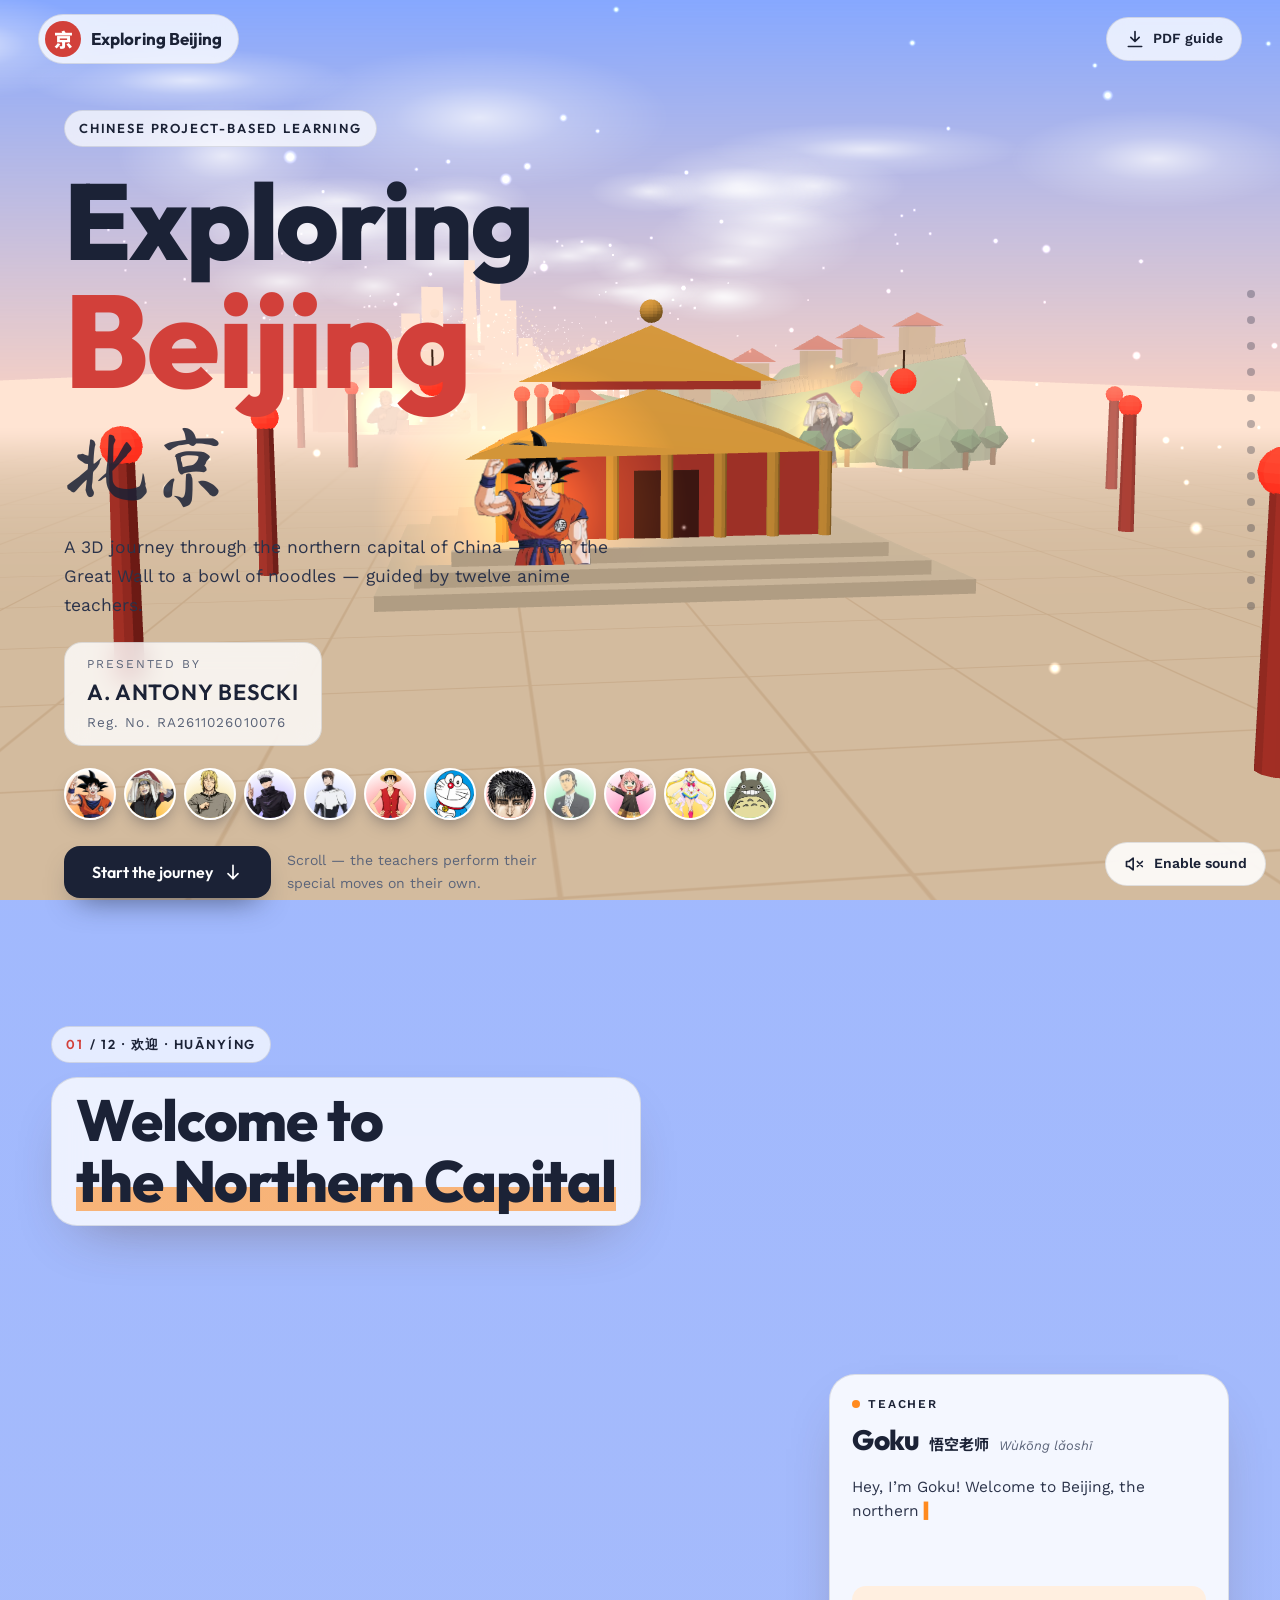
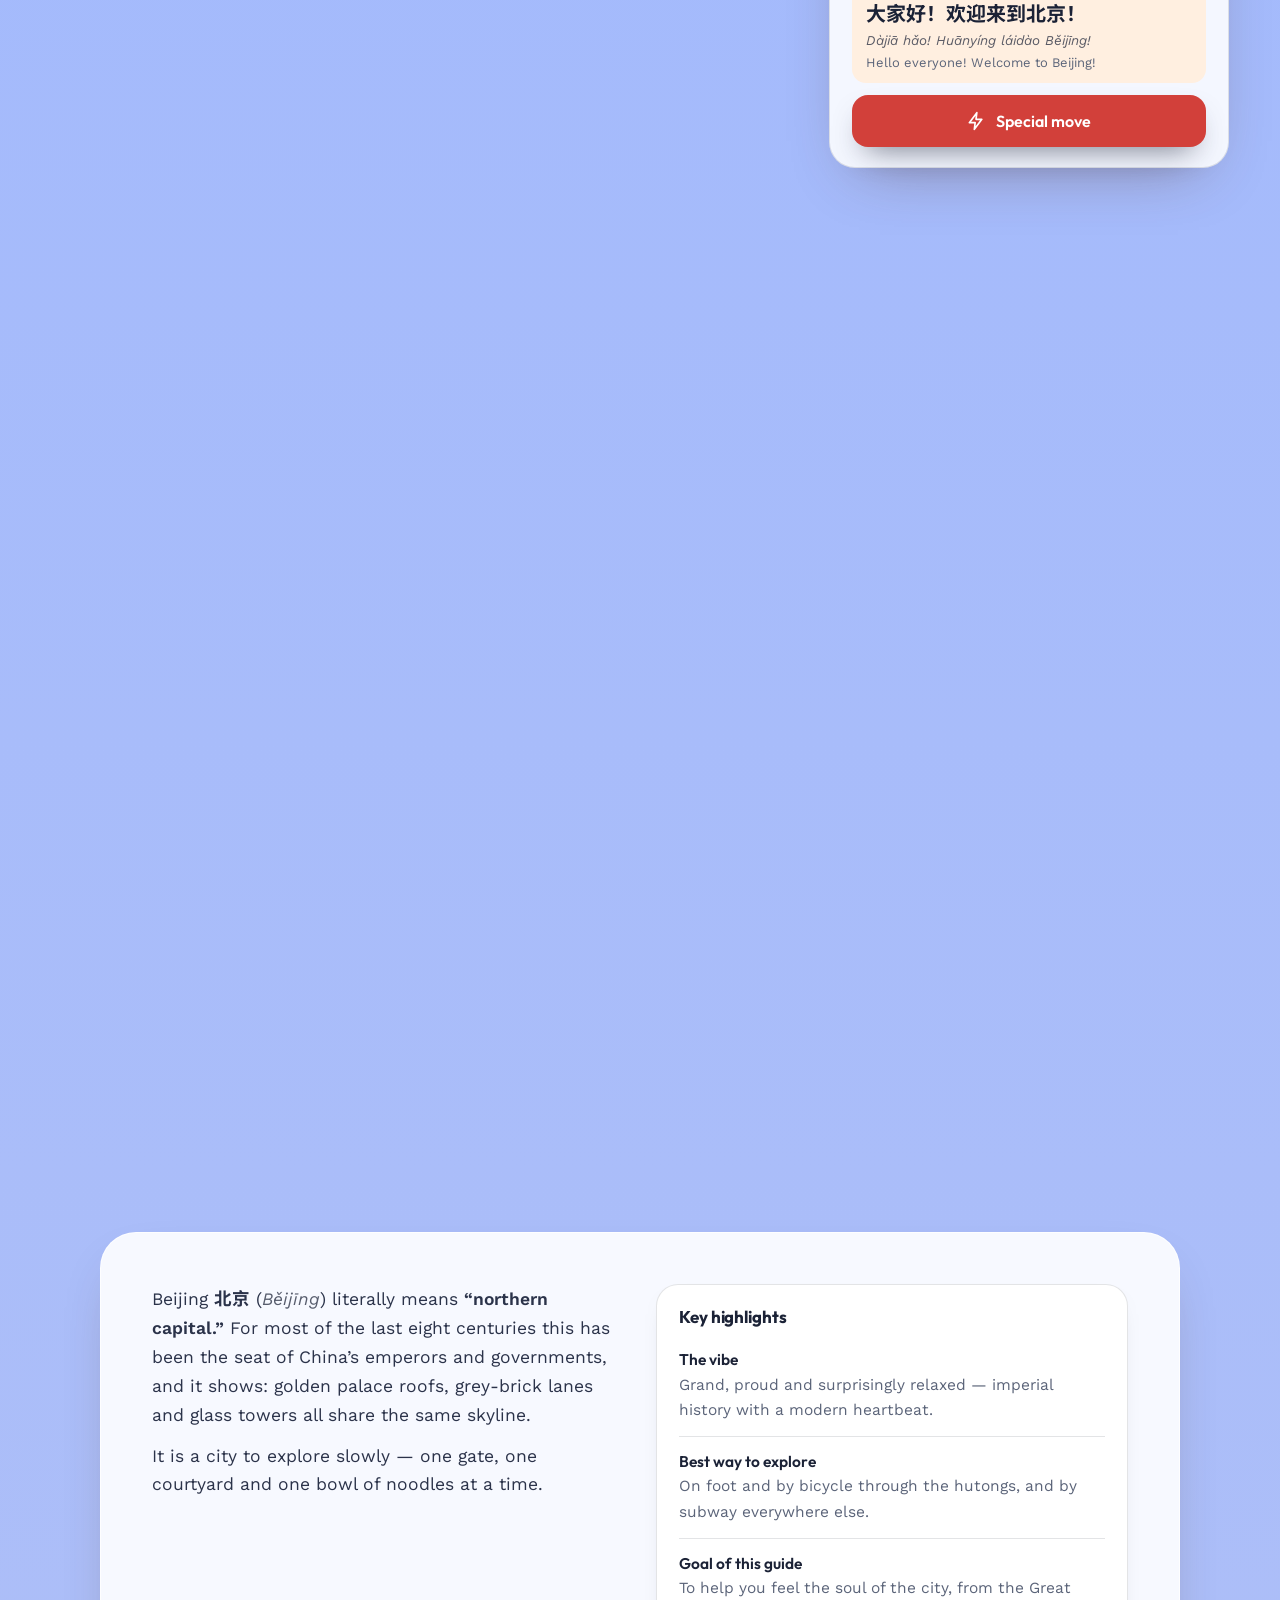
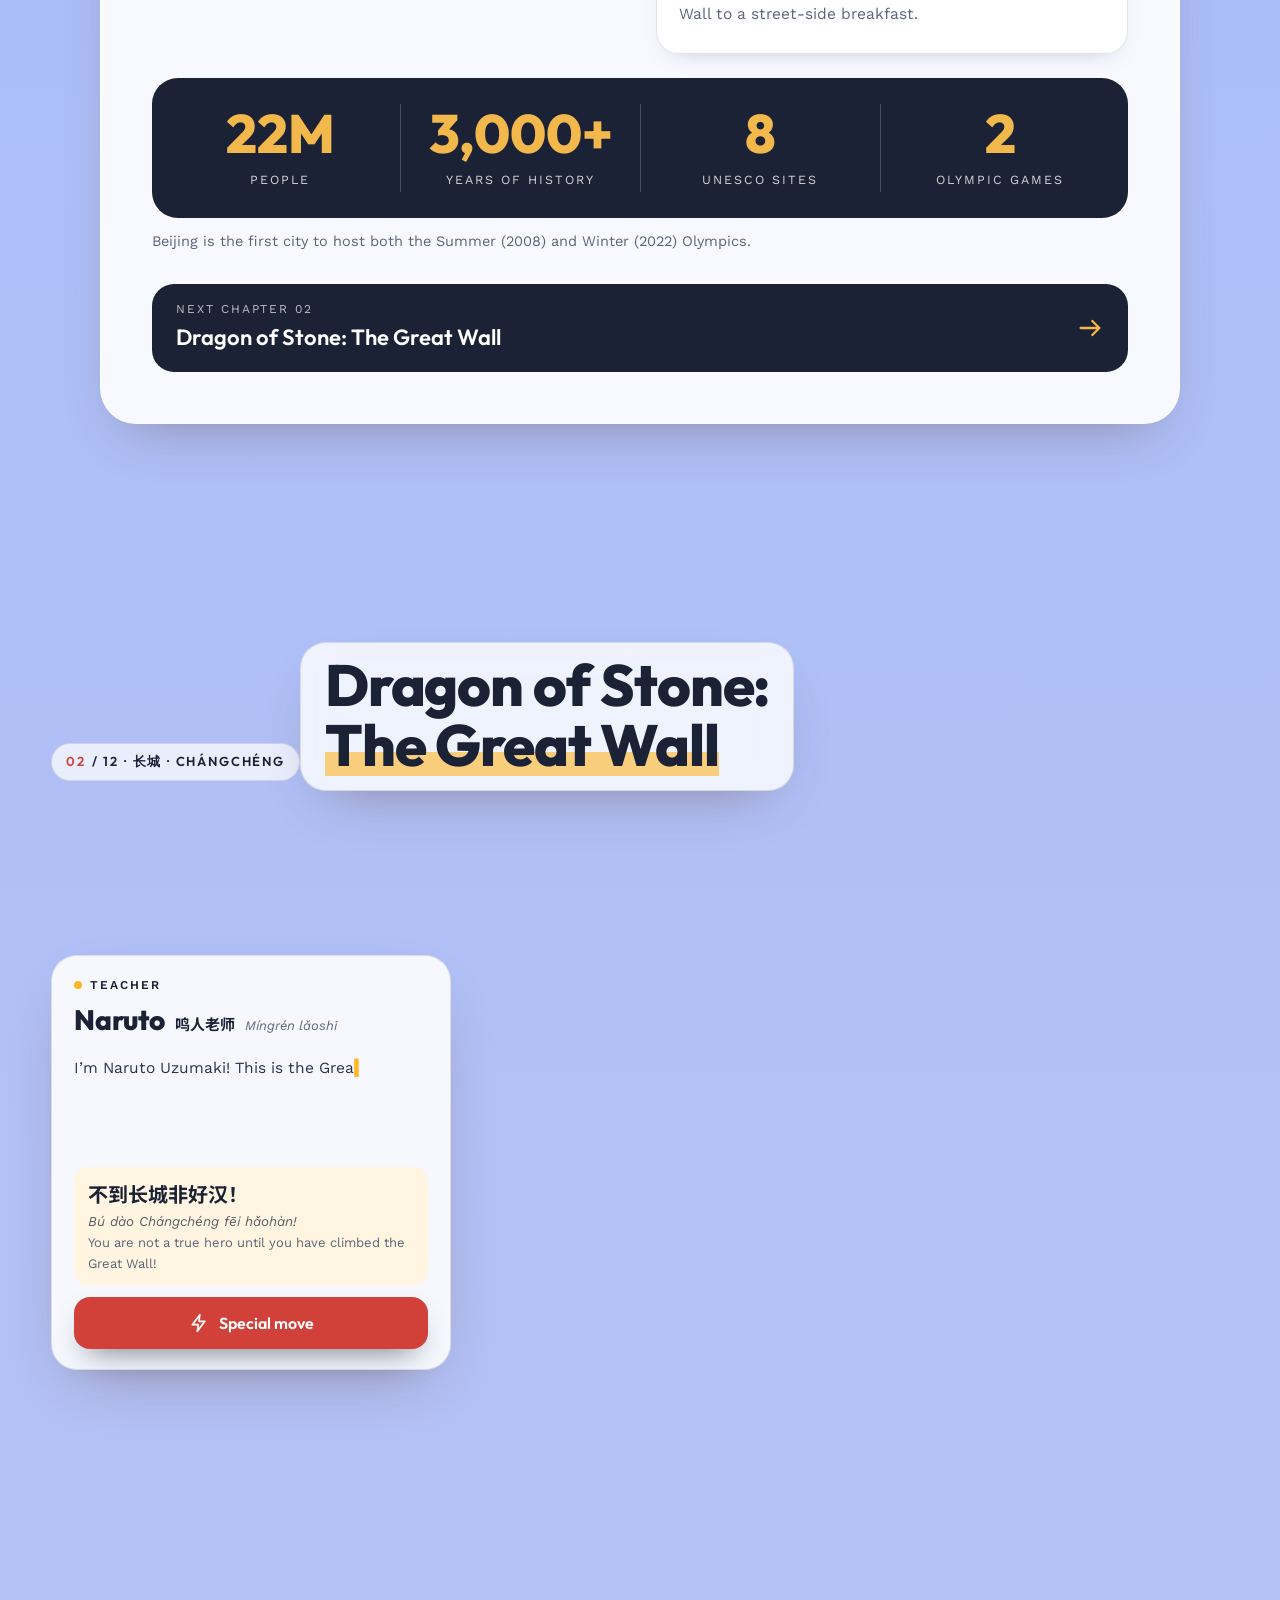
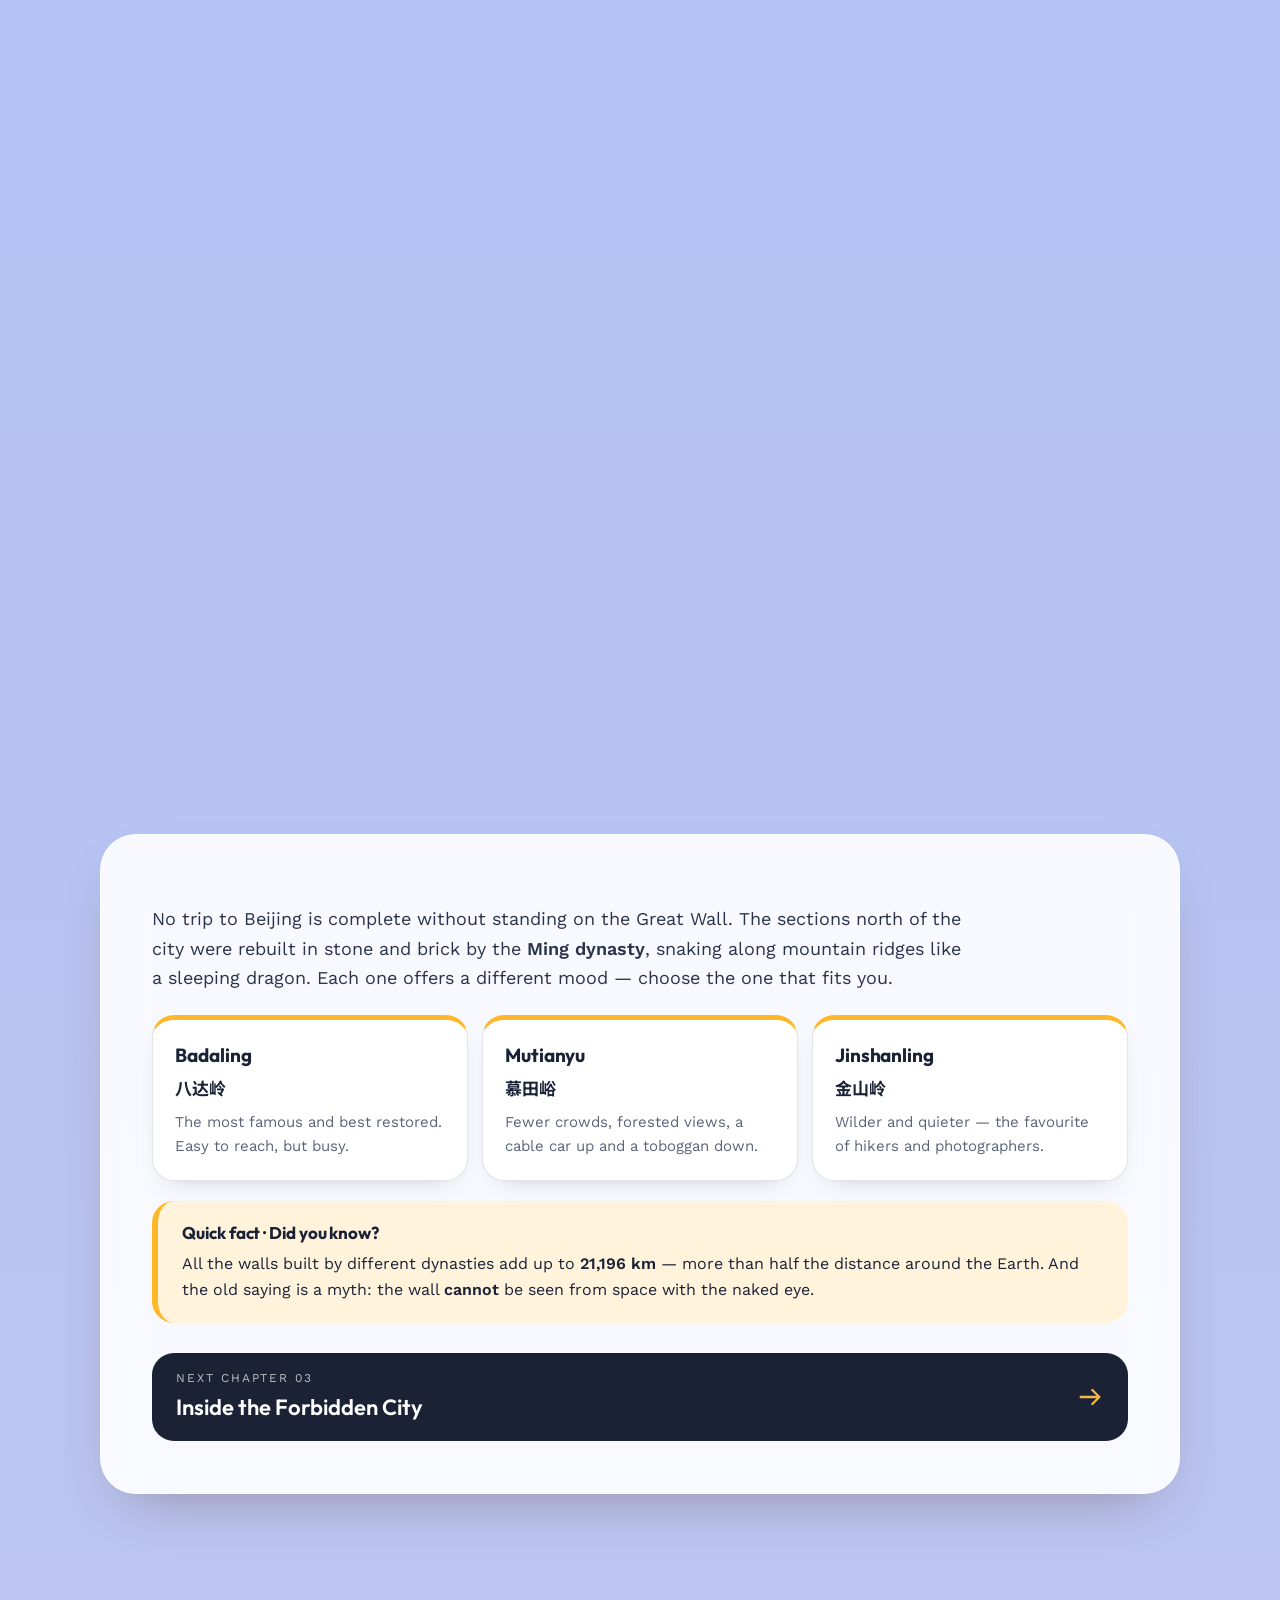
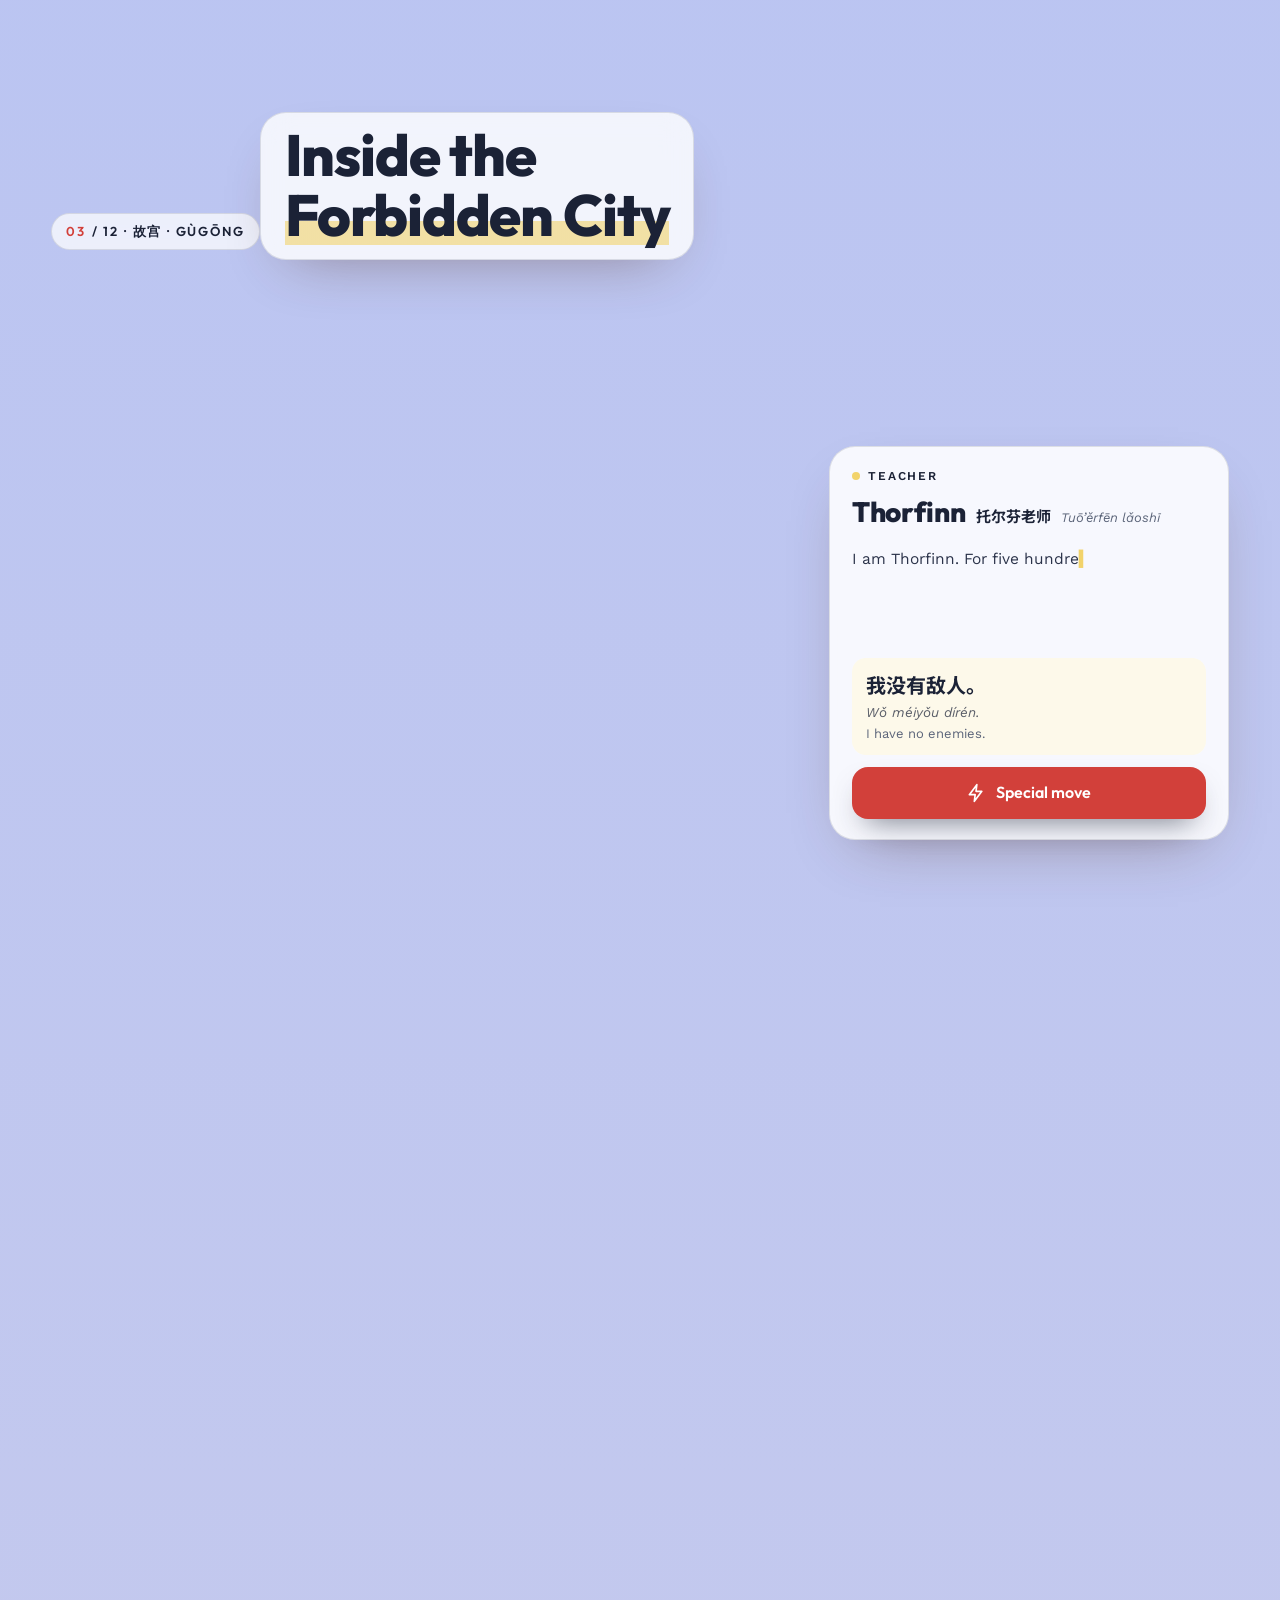
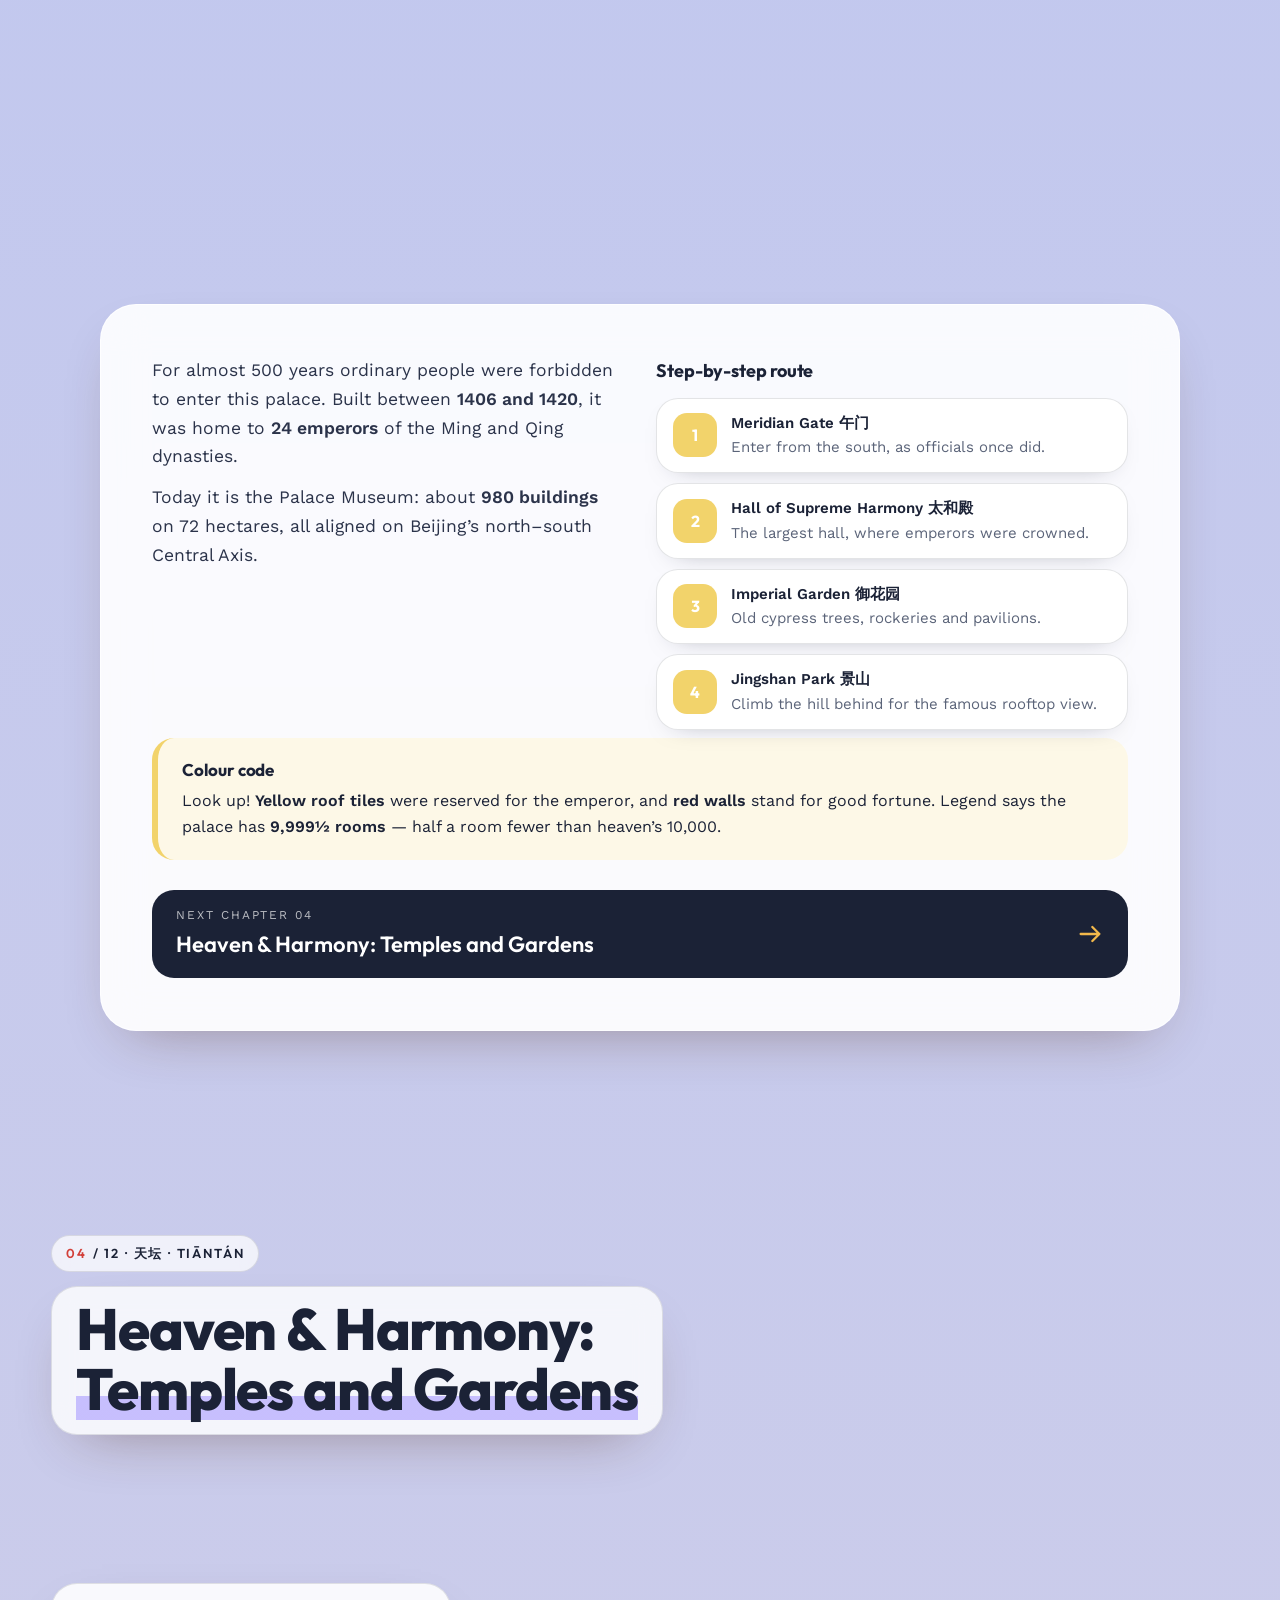
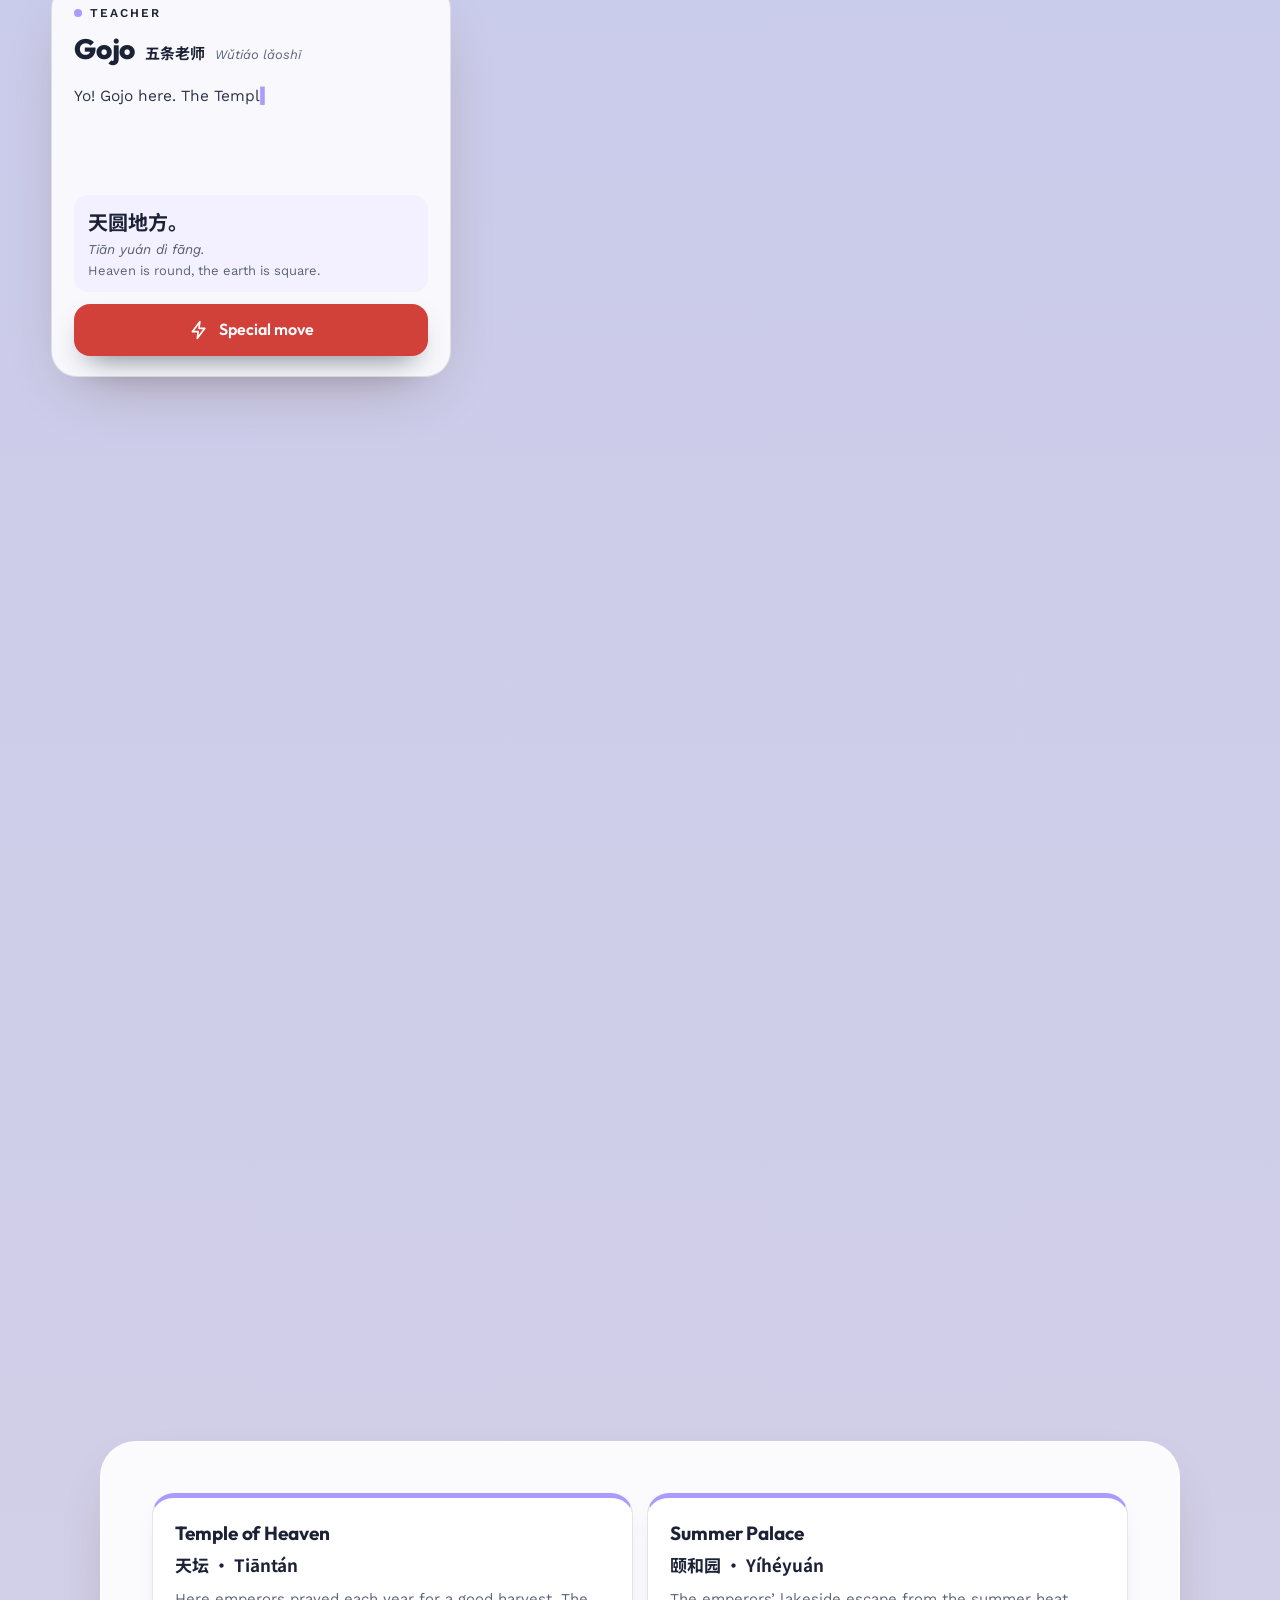
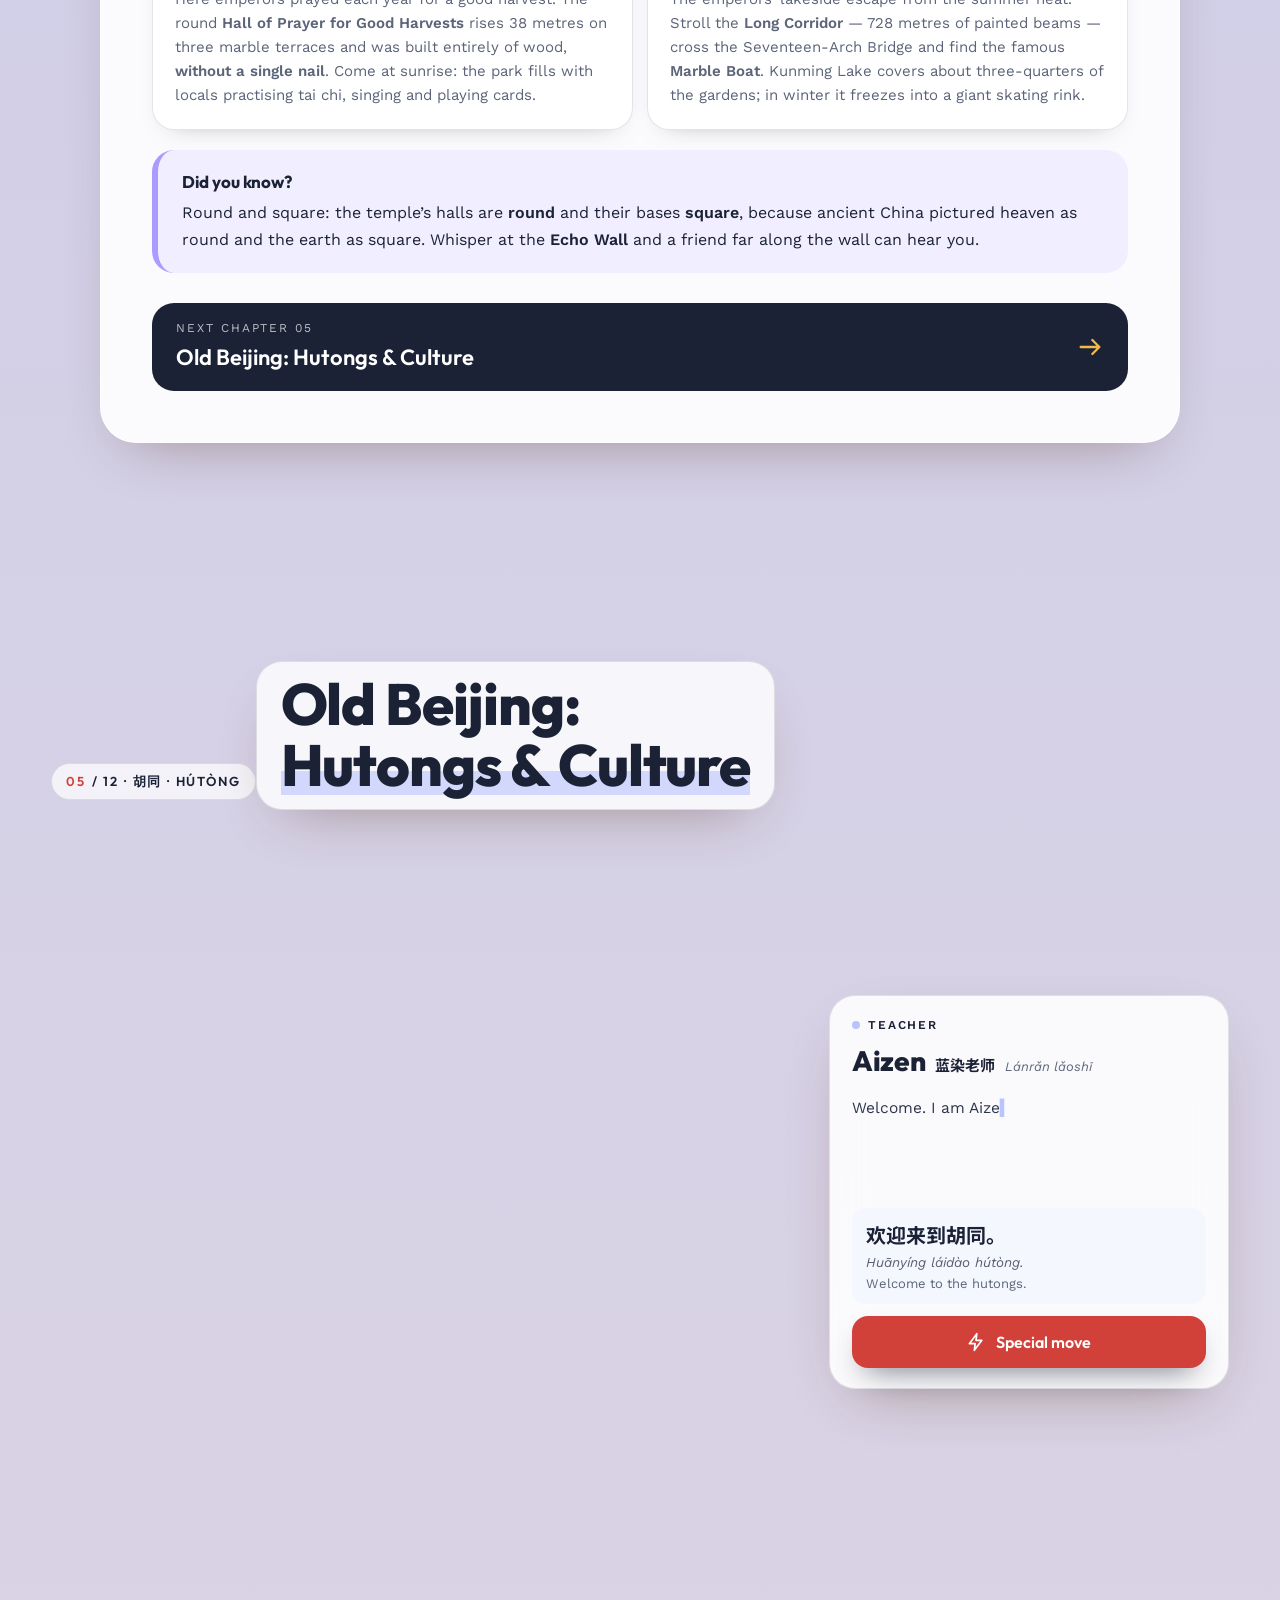
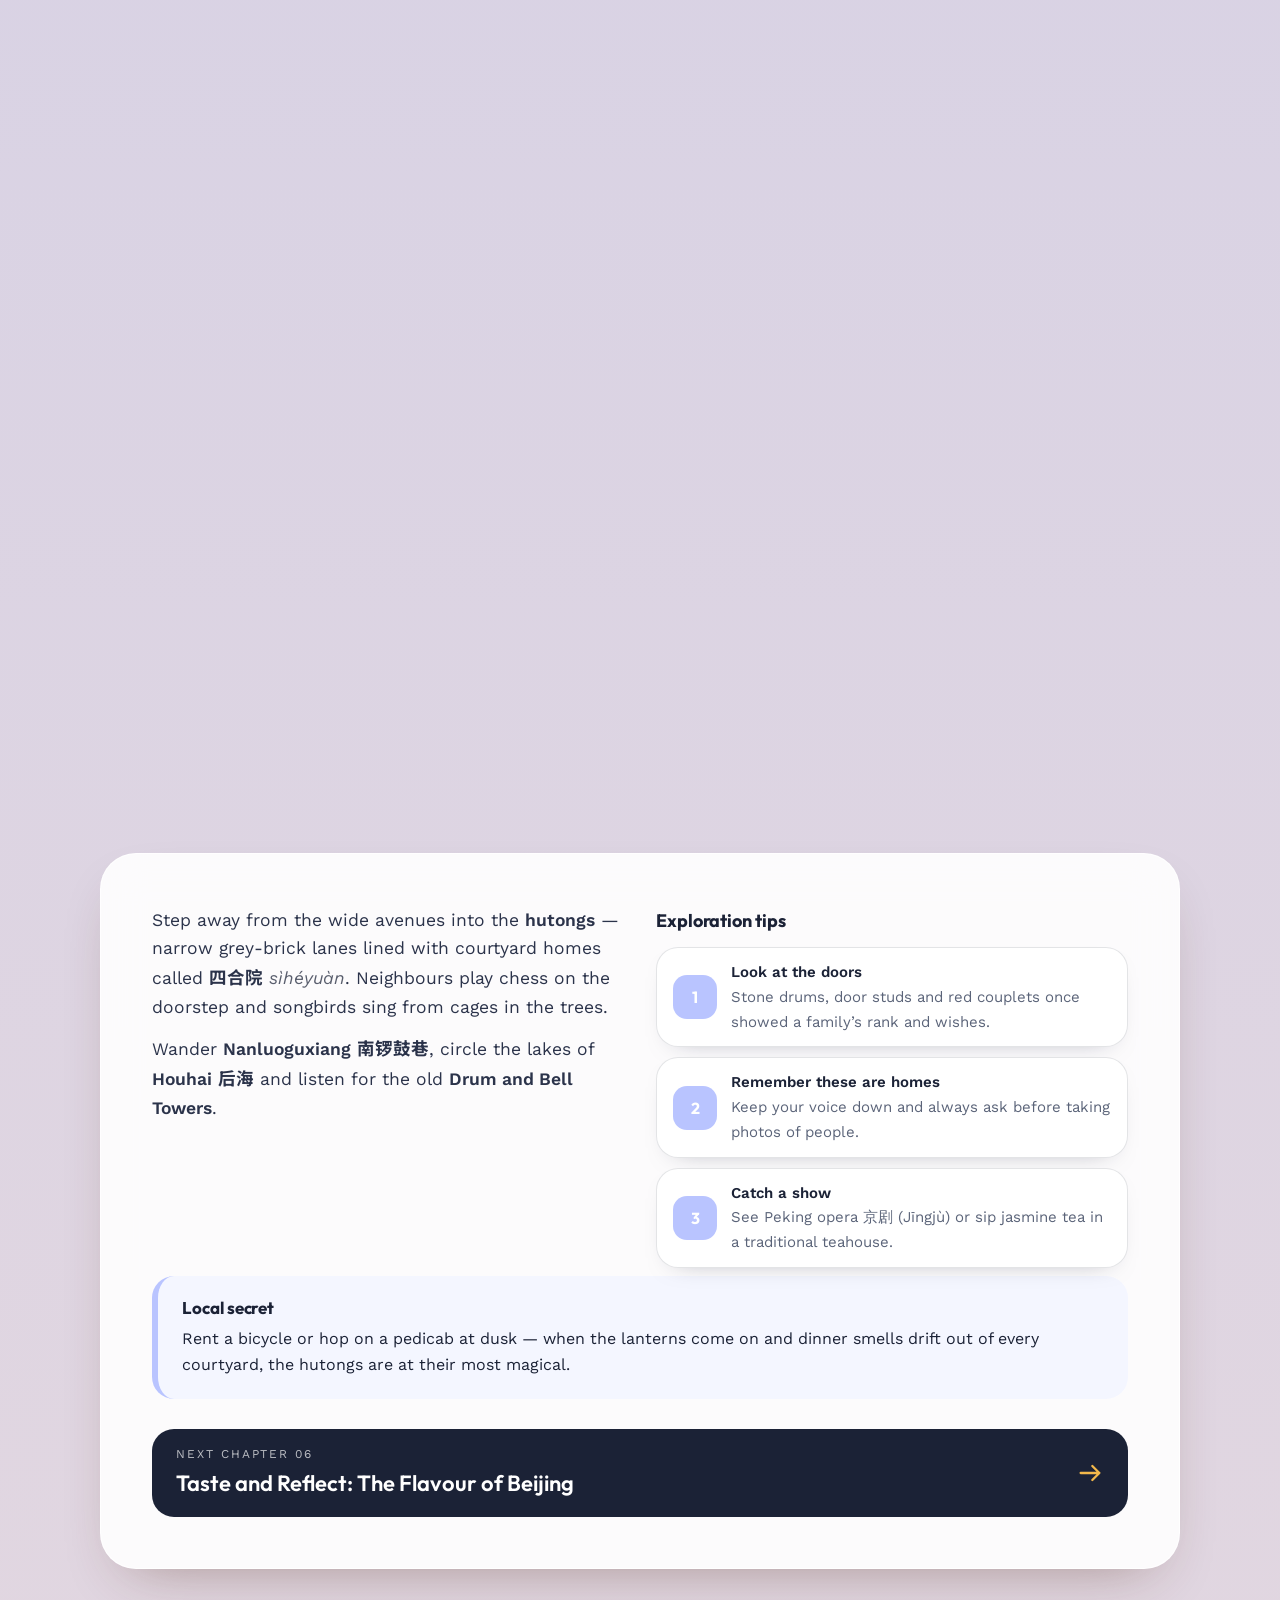
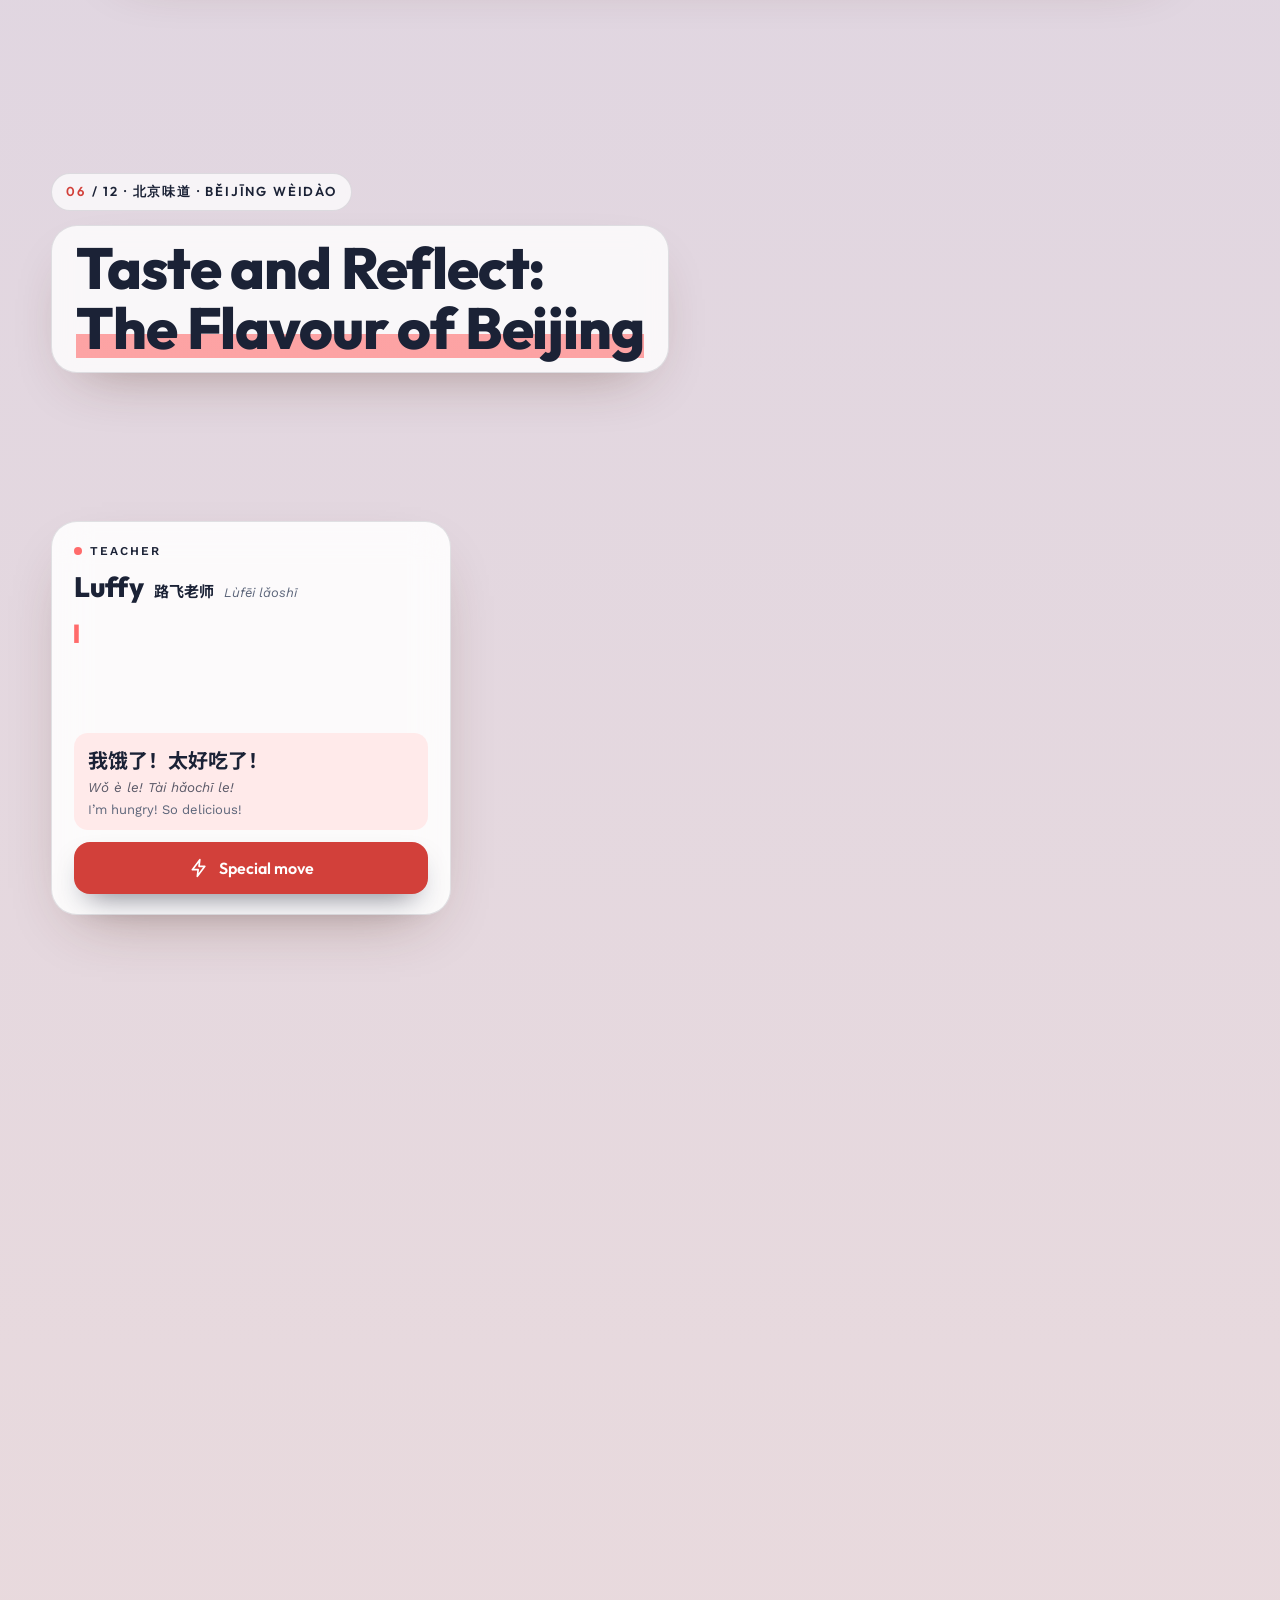
==== commit 2b28956b: "New 3D fly-through site built with Three.js Replaces the layered 2D page with a real WebGL world: a " ====
--- a/index.html
+++ b/index.html
@@ -2,406 +2,130 @@
 <html lang="en">
 <head>
 <meta charset="utf-8">
-<meta name="viewport" content="width=device-width, initial-scale=1">
-<meta name="theme-color" content="#070B16">
+<meta name="viewport" content="width=device-width, initial-scale=1, viewport-fit=cover">
+<meta name="theme-color" content="#FFE9D8">
 <title>Exploring Beijing 北京 · Chinese PBL — A. Antony Bescki</title>
-<meta name="description" content="An animated guide to Beijing taught by twelve anime teachers. Chinese PBL project by A. Antony Bescki (RA2611026010076).">
-<link rel="icon" href="data:image/svg+xml,%3Csvg xmlns='http://www.w3.org/2000/svg' viewBox='0 0 100 100'%3E%3Crect width='100' height='100' rx='22' fill='%2304050D'/%3E%3Ctext x='50' y='72' font-size='62' text-anchor='middle' fill='%2327E1FF'%3E京%3C/text%3E%3C/svg%3E">
+<meta name="description" content="A 3D scroll journey through Beijing taught by twelve anime teachers. Chinese PBL project by A. Antony Bescki (RA2611026010076).">
+<link rel="icon" href="data:image/svg+xml,%3Csvg xmlns='http://www.w3.org/2000/svg' viewBox='0 0 100 100'%3E%3Crect width='100' height='100' rx='24' fill='%23D2403A'/%3E%3Ctext x='50' y='72' font-size='62' text-anchor='middle' fill='%23fff'%3E京%3C/text%3E%3C/svg%3E">
 <link rel="preconnect" href="https://fonts.googleapis.com"><link rel="preconnect" href="https://fonts.gstatic.com" crossorigin>
-<link rel="stylesheet" href="https://fonts.googleapis.com/css2?family=JetBrains+Mono:ital,wght@0,400;0,500;0,700;1,500&family=Ma+Shan+Zheng&family=Noto+Sans+SC:wght@500;700;900&family=Orbitron:wght@700;900&display=swap">
-<style>/* Design system: UI/UX Pro Max "Exploring Beijing" (cyberpunk HUD, Orbitron + JetBrains Mono, neon red/blue on dark, chamfered).
-   Component patterns adapted from 21st.dev: HolographicCard (pointer tilt + glow) and Cyber Button (slab with edge frame). */
-:root {
-  --color-background: #0F172A; --color-deep: #070B16; --color-foreground: #FFFFFF; --color-card: #192134; --color-muted: #1F1829; --color-muted-foreground: #A7B4CB;
-  --color-primary: #DC2626; --color-on-primary: #FFFFFF; --color-secondary: #2563EB; --color-accent: #22C55E; --color-border: rgba(255, 255, 255, .14); --color-ring: #FFFFFF;
-  --neon-red: #FF3B4E; --neon-blue: #38BDF8; --ac: #38BDF8;
-  --space-1: 4px; --space-2: 8px; --space-3: 12px; --space-4: 16px; --space-5: 24px; --space-6: 32px; --space-7: 48px; --space-8: 64px; --space-9: 96px;
-  --dur-fast: 150ms; --dur: 260ms; --dur-slow: 620ms; --ease: cubic-bezier(.2, .8, .2, 1);
-  --ch: 16px;
-  --cut: polygon(var(--ch) 0, 100% 0, 100% calc(100% - var(--ch)), calc(100% - var(--ch)) 100%, 0 100%, 0 var(--ch));
-  --disp: Orbitron, "Arial Black", system-ui, sans-serif;
-  --head: Orbitron, "Arial Black", system-ui, sans-serif;
-  --mono: "JetBrains Mono", ui-monospace, "SF Mono", Menlo, Consolas, monospace;
-  --han: "Noto Sans SC", "PingFang SC", "Hiragino Sans GB", "Microsoft YaHei", sans-serif;
-  --brush: "Ma Shan Zheng", "Kaiti SC", "STKaiti", "KaiTi", "Noto Sans SC", serif;
+<link rel="stylesheet" href="https://fonts.googleapis.com/css2?family=Outfit:wght@400;500;600;700;800&family=Work+Sans:wght@400;500;600&family=Noto+Sans+SC:wght@500;700;900&family=Ma+Shan+Zheng&display=swap">
+<style>:root { --bg: #FFF4E8; --ink: #1B2236; --mut: #5B6479; --red: #D2403A; --gold: #F2B84B; --jade: #1F9E87; --line: rgba(27, 34, 54, .12); --ac: #D2403A; --sh: 0 24px 60px -30px rgba(80, 40, 20, .45);
+  --disp: Outfit, "Avenir Next", system-ui, sans-serif; --body: "Work Sans", system-ui, -apple-system, "Segoe UI", sans-serif; --han: "Noto Sans SC", "PingFang SC", "Hiragino Sans GB", "Microsoft YaHei", sans-serif; --brush: "Ma Shan Zheng", "Kaiti SC", "STKaiti", "KaiTi", serif; }
+* { box-sizing: border-box; }
+html { scroll-behavior: smooth; }
+body { margin: 0; font-family: var(--body); font-size: 17px; line-height: 1.65; color: var(--ink); background: linear-gradient(#9DB7FF, #FFE4D3 55%, #FFF4E8); -webkit-font-smoothing: antialiased; overflow-x: hidden; }
+#gl { position: fixed; inset: 0; width: 100%; height: 100%; z-index: 0; display: block; }
+main, .hero, footer { position: relative; z-index: 2; }
+h1, h2, h3, p { margin: 0; } h2, h1 { font-family: var(--disp); line-height: 1.04; letter-spacing: -.02em; text-wrap: balance; }
+h3 { font-family: var(--disp); font-weight: 700; font-size: 17px; letter-spacing: -.005em; }
+.zh { font-family: var(--han); font-weight: 700; } .brush { font-family: var(--brush); font-weight: 400; } .py { color: var(--ink); opacity: .72; font-style: italic; }
+button { font: inherit; color: inherit; cursor: pointer; } a { color: inherit; }
+:focus-visible { outline: 3px solid var(--ink); outline-offset: 3px; border-radius: 8px; }
+b { font-weight: 600; } p + p { margin-top: 12px; }
+.ic { width: 20px; height: 20px; flex: none; fill: none; stroke: currentColor; stroke-width: 2; stroke-linecap: round; stroke-linejoin: round; }
+.kick { display: inline-flex; gap: 6px; align-items: center; font-family: var(--disp); font-weight: 600; font-size: 13px; letter-spacing: .14em; text-transform: uppercase; color: var(--ink); background: rgba(255, 255, 255, .72); border: 1px solid var(--line); padding: 7px 14px; border-radius: 99px; backdrop-filter: blur(10px); }
+.kick b { color: var(--red); }
+.btn { display: inline-flex; align-items: center; justify-content: center; gap: 10px; min-height: 52px; padding: 0 28px; border: 0; border-radius: 16px; background: var(--ink); color: #fff; font-family: var(--disp); font-weight: 600; font-size: 16px; text-decoration: none; box-shadow: 0 14px 30px -14px rgba(27, 34, 54, .7); transition: transform .2s cubic-bezier(.2, .8, .2, 1), box-shadow .2s, background .2s; }
+.btn:hover { transform: translateY(-3px); box-shadow: 0 20px 36px -14px rgba(27, 34, 54, .75); } .btn:active { transform: translateY(0) scale(.98); }
+.btn.move { background: var(--red); width: 100%; }
+
+.prog { position: fixed; left: 0; right: 0; top: 0; height: 4px; z-index: 50; } .prog i { display: block; height: 100%; transform: scaleX(0); transform-origin: 0 50%; background: linear-gradient(90deg, var(--red), var(--gold)); }
+nav.top { position: fixed; left: 0; right: 0; top: 0; z-index: 40; display: flex; justify-content: space-between; align-items: center; padding: 14px clamp(16px, 3vw, 40px); pointer-events: none; }
+nav.top > * { pointer-events: auto; }
+.brand { display: flex; align-items: center; gap: 10px; text-decoration: none; font-family: var(--disp); font-weight: 700; font-size: 17px; background: rgba(255, 255, 255, .78); backdrop-filter: blur(12px); padding: 6px 16px 6px 6px; border-radius: 99px; border: 1px solid var(--line); }
+.seal { display: grid; place-items: center; width: 36px; height: 36px; border-radius: 50%; background: var(--red); color: #fff; font-family: var(--han); font-weight: 900; font-size: 19px; }
+.pdf { display: inline-flex; align-items: center; gap: 8px; min-height: 44px; padding: 0 18px; border-radius: 99px; text-decoration: none; font-weight: 600; font-size: 14px; background: rgba(255, 255, 255, .78); backdrop-filter: blur(12px); border: 1px solid var(--line); }
+.rail { position: fixed; right: 16px; top: 50%; transform: translateY(-50%); z-index: 40; display: none; flex-direction: column; gap: 0; }
+.rail a { position: relative; width: 26px; height: 26px; display: grid; place-items: center; text-decoration: none; }
+.rail a::before { content: ""; width: 8px; height: 8px; border-radius: 50%; background: rgba(27, 34, 54, .3); transition: transform .25s, background .25s; } .rail a.act::before { background: var(--red); transform: scale(1.9); }
+.rail a span { position: absolute; right: 30px; white-space: nowrap; font-size: 12px; font-weight: 600; background: #fff; padding: 4px 10px; border-radius: 8px; box-shadow: var(--sh); opacity: 0; pointer-events: none; transition: opacity .15s; } .rail a:hover span { opacity: 1; }
+@media (min-width: 1280px) { .rail { display: flex; } }
+
+/* hero */
+.hero { min-height: 100vh; display: flex; align-items: flex-end; padding: 110px clamp(20px, 5vw, 80px) 44px; }
+.hwrap { max-width: 880px; }
+.hero h1 { font-size: clamp(46px, 8.4vw, 112px); font-weight: 800; margin-top: 18px; } .hero h1 .big { display: block; color: var(--red); font-size: 1.22em; line-height: .96; }
+.zhb { display: inline-block; font-size: .8em; color: var(--ink); opacity: .85; }
+.lead { font-size: clamp(17px, 1.7vw, 21px); max-width: 52ch; margin-top: 18px; color: #2B334A; }
+.who2 { display: inline-grid; margin-top: 22px; padding: 12px 22px; border-radius: 18px; background: rgba(255, 255, 255, .8); backdrop-filter: blur(12px); border: 1px solid var(--line); }
+.who2 small { font-size: 12px; letter-spacing: .16em; text-transform: uppercase; color: var(--mut); } .who2 b { font-family: var(--disp); font-size: 22px; letter-spacing: .04em; } .who2 span { font-size: 13.5px; color: var(--mut); letter-spacing: .08em; }
+.avs { display: flex; flex-wrap: wrap; gap: 8px; margin-top: 22px; }
+.av { width: 52px; height: 52px; padding: 0; border-radius: 50%; border: 2px solid #fff; overflow: hidden; background: radial-gradient(circle at 50% 100%, var(--ac), #fff 90%); box-shadow: 0 8px 18px -8px rgba(27, 34, 54, .6); transition: transform .25s cubic-bezier(.2, 1.6, .4, 1); }
+.av img { width: 100%; height: 130%; object-fit: cover; object-position: 50% 0; display: block; } .av:hover { transform: translateY(-6px) scale(1.12); }
+.cta { display: flex; flex-wrap: wrap; align-items: center; gap: 16px; margin-top: 26px; } .hintx { font-size: 14px; color: var(--mut); max-width: 30ch; }
+
+/* chapters: a pinned fly-through, then readable content */
+.ch { position: relative; }
+.fly { height: 210vh; } .pin { position: sticky; top: 0; height: 100vh; display: flex; flex-direction: column; justify-content: space-between; padding: 84px clamp(18px, 4vw, 64px) 26px; pointer-events: none; }
+.pin > * { pointer-events: auto; } .hd { max-width: 760px; } .hd h2 { display: inline-block; font-size: clamp(28px, 4.6vw, 58px); font-weight: 800; margin-top: 14px; padding: 12px 24px 14px; border-radius: 26px; background: rgba(255, 255, 255, .8); backdrop-filter: blur(14px); border: 1px solid var(--line); box-shadow: var(--sh); } .hd h2 em { font-style: normal; display: block; width: fit-content; background: linear-gradient(transparent 60%, color-mix(in srgb, var(--ac) 60%, transparent) 60%); }
+.pin.r .tcard { align-self: flex-end; } .pin.l .tcard { align-self: flex-start; }
+.tcard { width: min(400px, 100%); padding: 20px 22px; border-radius: 26px; background: rgba(255, 255, 255, .88); backdrop-filter: blur(18px); border: 1px solid var(--line); box-shadow: var(--sh); display: flex; flex-direction: column; gap: 12px; }
+.who { display: flex; flex-wrap: wrap; align-items: baseline; gap: 2px 10px; } .who .lbl { width: 100%; font-size: 12px; letter-spacing: .16em; text-transform: uppercase; font-weight: 600; color: var(--ink); } .who .lbl::before { content: ""; display: inline-block; width: 8px; height: 8px; border-radius: 50%; background: var(--ac); margin-right: 8px; }
+.who b { font-family: var(--disp); font-weight: 800; font-size: 28px; letter-spacing: -.01em; } .who .zh { color: var(--ink); font-size: 15px; } .who i { font-size: 13px; color: var(--mut); }
+.line { font-size: 15.5px; line-height: 1.55; min-height: 6.4em; color: #2B334A; } .line::after { content: "▍"; color: var(--ac); animation: blink .8s steps(2) infinite; } .line.done::after { content: ""; } @keyframes blink { 50% { opacity: 0; } }
+.cn { display: grid; padding: 10px 14px; border-radius: 14px; background: color-mix(in srgb, var(--ac) 14%, #fff); } .cn .zh { font-size: 20px; } .cn .py { font-size: 13.5px; } .cn .en { font-size: 13px; color: var(--mut); }
+.dwell { padding: 0 clamp(10px, 3vw, 40px) 120px; }
+.panel { max-width: 1080px; margin: 0 auto; padding: clamp(22px, 4vw, 52px); border-radius: 36px; background: rgba(255, 255, 255, .9); backdrop-filter: blur(22px); border: 1px solid rgba(255, 255, 255, .8); box-shadow: var(--sh); }
+
+/* content blocks */
+.lead, .prose { font-size: 17.5px; color: #2B334A; } .panel .lead { max-width: 74ch; margin-bottom: 22px; } .panel .lead { font-size: 18px; }
+.two { display: grid; grid-template-columns: 1fr 1fr; gap: 32px; align-items: start; } .grid { display: grid; gap: 14px; margin-bottom: 20px; } .grid > * { min-width: 0; }
+.g2 { grid-template-columns: repeat(2, 1fr); } .g3 { grid-template-columns: repeat(3, 1fr); } .g4 { grid-template-columns: repeat(4, 1fr); } .g5 { grid-template-columns: repeat(5, 1fr); }
+.glass, .kcard, .say, .food, .season, .steps li, .day, .hl { background: #fff; border: 1px solid var(--line); border-radius: 22px; box-shadow: 0 10px 26px -20px rgba(27, 34, 54, .5); transition: transform .3s cubic-bezier(.2, 1.3, .4, 1), box-shadow .3s; }
+.kcard:hover, .say:hover, .food:hover, .season:hover { transform: translateY(-5px); box-shadow: 0 22px 36px -22px rgba(27, 34, 54, .55); }
+.kcard { padding: 20px 22px 22px; border-top: 5px solid var(--ac); } .kcard h3 { font-size: 19px; } .kcard .zh { color: var(--ink); font-size: 17px; margin-top: 2px; } .kcard .zh .py { font-weight: 500; font-size: 13px; } .kcard p { font-size: 15px; line-height: 1.6; color: var(--mut); margin-top: 8px; } .kcard > .py { font-size: 13px; }
+.kcard h3 .brush { font-size: 28px; color: var(--ink); margin-right: 6px; vertical-align: -3px; }
+.factbox { padding: 18px 24px 20px; border-radius: 22px; margin-top: 8px; background: color-mix(in srgb, var(--ac) 16%, #fff); border-left: 6px solid var(--ac); font-size: 16px; } .factbox h3 { margin-bottom: 4px; color: var(--ink); }
+.hl h3 { padding: 18px 22px 0; } .hl ul { margin: 0; padding: 4px 22px 14px; list-style: none; font-size: 15.5px; color: var(--mut); } .hl li { padding: 12px 0; } .hl li + li { border-top: 1px solid var(--line); } .hl li b { display: block; color: var(--ink); font-family: var(--disp); }
+.ticks li { padding-left: 34px; position: relative; } .ticks li::before { content: "✓"; position: absolute; left: 0; top: 12px; width: 22px; height: 22px; border-radius: 50%; background: var(--ac); color: #fff; display: grid; place-items: center; font-size: 13px; font-weight: 700; }
+.stats { display: grid; grid-template-columns: repeat(4, 1fr); margin-top: 24px; text-align: center; padding: 26px 8px; border-radius: 26px; background: var(--ink); color: #fff; } .stats div + div { border-left: 1px solid rgba(255, 255, 255, .2); }
+.stats b { display: block; font-family: var(--disp); font-weight: 800; font-size: clamp(30px, 5vw, 54px); line-height: 1.1; color: var(--gold); } .stats span { font-size: 12.5px; letter-spacing: .16em; text-transform: uppercase; opacity: .8; }
+.note { font-size: 14.5px; color: var(--mut); margin-top: 12px; } .sub3 { margin-bottom: 12px; font-size: 18px; }
+.steps { list-style: none; margin: 0; padding: 0; display: grid; gap: 10px; counter-reset: s; } .steps li { counter-increment: s; display: grid; grid-template-columns: 44px 1fr; column-gap: 14px; align-items: center; padding: 12px 16px; font-size: 15px; color: var(--mut); }
+.steps li > i { grid-row: 1 / span 2; width: 44px; height: 44px; border-radius: 14px; background: var(--ac); color: #fff; display: grid; place-items: center; font: 700 16px var(--disp); font-style: normal; } .steps li > i::before { content: counter(s); } .steps b { color: var(--ink); grid-column: 2; } .steps span { grid-column: 2; }
+.say { padding: 14px 18px; display: grid; } .say .zh { font-size: 24px; line-height: 1.3; } .say .py { font-size: 14.5px; opacity: 1; color: var(--ink); } .say .en { font-size: 13.5px; color: var(--mut); } .say .small { font-size: 12px; }
+.say.tone { text-align: center; } .say.tone svg { width: 100%; height: 58px; } .say.tone .zh { font-size: 38px; } .tline { stroke: var(--ink); stroke-dasharray: 1; stroke-dashoffset: 1; transition: stroke-dashoffset 1.2s .4s ease-out; } .on .tline { stroke-dashoffset: 0; }
+.food { display: grid; grid-template-columns: 78px 1fr; column-gap: 12px; align-items: center; padding: 14px 18px; } .food svg { width: 78px; height: 78px; transition: transform .4s cubic-bezier(.2, 1.6, .4, 1); } .food:hover svg { transform: rotate(-10deg) scale(1.12); }
+.food > span:first-of-type { display: grid; } .food b { font-family: var(--disp); font-size: 17px; } .food .zh { font-size: 19px; color: var(--red); } .food .py { font-size: 13px; opacity: 1; } .food .en { grid-column: 1 / -1; margin-top: 8px; font-size: 14px; color: var(--mut); }
+.season { padding: 22px 16px; text-align: center; background: linear-gradient(170deg, color-mix(in srgb, var(--sc) 22%, #fff), #fff 70%); border-color: color-mix(in srgb, var(--sc) 50%, #fff); } .season svg { width: 58px; height: 58px; } .season h3 { font-size: 18px; } .season .zh { font-size: 15px; } .season small { letter-spacing: .12em; text-transform: uppercase; color: var(--mut); font-size: 12px; } .season p { font-size: 14px; margin-top: 8px; text-align: left; color: var(--mut); }
+.days { display: grid; gap: 14px; margin-bottom: 20px; } .day { display: grid; grid-template-columns: 180px 1fr; overflow: hidden; }
+.dh { text-align: center; padding: 18px 8px; display: grid; align-content: center; background: var(--dc); color: #1B2236; } .dh b { font: 800 22px/1.1 var(--disp); letter-spacing: .06em; text-transform: uppercase; color: #1B2236; } .dh .brush { font-size: 46px; line-height: 1.15; } .dh small { letter-spacing: .12em; text-transform: uppercase; font-size: 12px; font-weight: 600; }
+.db { padding: 10px 22px; font-size: 15px; } .db > div { display: grid; grid-template-columns: 110px 1fr; gap: 12px; padding: 11px 0; } .db > div + div { border-top: 1px solid var(--line); } .db b { letter-spacing: .1em; text-transform: uppercase; font-size: 12.5px; color: var(--ink); padding-top: 3px; opacity: .8; }
+.quote { display: grid; gap: 8px; align-content: center; text-align: center; padding: 26px; border-radius: 22px; border: 2px dashed var(--ac); color: var(--mut); height: 100%; } .quote .brush { font-size: clamp(26px, 3.4vw, 40px); color: var(--ink); line-height: 1.3; }
+.next { display: flex; align-items: center; justify-content: space-between; gap: 16px; margin-top: 30px; padding: 16px 24px; border-radius: 22px; min-height: 64px; text-decoration: none; color: #fff; background: var(--ink); transition: transform .25s cubic-bezier(.2, .8, .2, 1), box-shadow .25s; } .next:hover { transform: translateY(-3px); box-shadow: 0 20px 36px -18px rgba(27, 34, 54, .8); }
+.next span { display: grid; } .next small { font-size: 12px; letter-spacing: .16em; text-transform: uppercase; opacity: .7; } .next b { font-family: var(--disp); font-size: clamp(16px, 2.2vw, 22px); } .next .ic { width: 28px; height: 28px; color: var(--gold); }
+.checks { display: grid; gap: 2px; } .checks label { display: grid; grid-template-columns: 28px 1fr; gap: 14px; align-items: center; min-height: 52px; cursor: pointer; font-size: 16px; border-bottom: 1px solid var(--line); } .checks input { position: absolute; opacity: 0; } .checks label > span { width: 26px; height: 26px; border: 2px solid var(--ink); border-radius: 9px; display: grid; place-items: center; transition: background .15s; }
+.checks input:checked + span { background: var(--jade); border-color: var(--jade); } .checks input:checked + span::after { content: "✓"; color: #fff; font-weight: 800; } .checks input:focus-visible + span { outline: 3px solid var(--ink); outline-offset: 2px; } .checks label:has(input:checked) { color: var(--mut); text-decoration: line-through; }
+.meter { height: 10px; background: var(--line); border-radius: 99px; margin-top: 16px; overflow: hidden; } .meter i { display: block; height: 100%; width: 100%; transform: scaleX(0); transform-origin: 0 50%; background: linear-gradient(90deg, var(--red), var(--gold), var(--jade)); transition: transform .5s cubic-bezier(.2, 1, .3, 1); } .mtxt { font-size: 13px; letter-spacing: .08em; color: var(--mut); margin-top: 8px; }
+.bon { text-align: center; display: grid; gap: 18px; justify-items: center; align-content: center; padding: 20px; } .bon .big { font-size: clamp(64px, 10vw, 120px); line-height: 1; color: var(--red); } .bon p { font-size: 18px; max-width: 32ch; }
+.reveal { opacity: 0; transform: translateY(26px); transition: opacity .6s, transform .6s cubic-bezier(.2, .9, .3, 1.1); } .reveal.on { opacity: 1; transform: none; }
+
+footer { text-align: center; padding: 56px 20px 70px; background: var(--ink); color: #D8DEEE; } footer strong { display: block; font-family: var(--disp); font-size: 24px; letter-spacing: .08em; color: #fff; } footer p { font-size: 14px; margin-top: 4px; } .credit { max-width: 62ch; margin: 18px auto 0; font-size: 13px; opacity: .75; }
+
+/* overlays */
+.dock { position: fixed; left: 14px; bottom: 14px; z-index: 45; display: flex; align-items: center; gap: 10px; min-height: 44px; padding: 0 18px 0 14px; border-radius: 99px; font-size: 13px; font-weight: 600; background: rgba(255, 255, 255, .85); backdrop-filter: blur(12px); border: 1px solid var(--line); pointer-events: none; } .dock b { font-family: var(--disp); font-size: 16px; color: var(--ink); background: var(--ac); padding: 2px 10px; border-radius: 99px; color: #fff; }
+.snd { position: fixed; right: 14px; bottom: 14px; z-index: 45; display: inline-flex; align-items: center; gap: 10px; min-height: 44px; padding: 0 18px; border-radius: 99px; border: 1px solid var(--line); background: rgba(255, 255, 255, .88); backdrop-filter: blur(12px); font-size: 14px; font-weight: 600; } .snd[aria-pressed="true"] { background: var(--jade); color: #fff; border-color: var(--jade); } .snd.hot { animation: pulse 1.8s ease-in-out infinite; } @keyframes pulse { 50% { box-shadow: 0 0 0 8px rgba(210, 64, 58, .2); } }
+#shout { position: fixed; left: 50%; top: 22%; z-index: 44; transform: translate(-50%, -50%) rotate(-4deg) scale(0); font-family: var(--disp); font-weight: 800; font-size: clamp(28px, 7vw, 84px); letter-spacing: .02em; text-transform: uppercase; white-space: nowrap; color: #fff; -webkit-text-stroke: 2px var(--ink); paint-order: stroke fill; text-shadow: 6px 6px 0 var(--ac); pointer-events: none; opacity: 0; } #shout.go { animation: shout 2.6s both; }
+@keyframes shout { 0% { opacity: 0; transform: translate(-50%, -50%) rotate(-4deg) scale(0); } 10% { opacity: 1; transform: translate(-50%, -50%) rotate(-4deg) scale(1.25); } 18%, 80% { opacity: 1; transform: translate(-50%, -50%) rotate(-4deg) scale(1); } 100% { opacity: 0; transform: translate(-50%, -80%) rotate(-4deg) scale(1); } }
+.toast { position: fixed; left: 50%; bottom: 72px; z-index: 46; transform: translate(-50%, 16px); padding: 10px 22px; border-radius: 99px; background: var(--ink); color: #fff; font-weight: 600; font-size: 14px; opacity: 0; pointer-events: none; transition: .3s; white-space: nowrap; max-width: calc(100% - 24px); overflow: hidden; text-overflow: ellipsis; border-bottom: 3px solid var(--ac); } .toast.on { opacity: 1; transform: translate(-50%, 0); }
+
+@media (max-width: 900px) {
+  .two { grid-template-columns: 1fr; } .g3, .g4, .g5 { grid-template-columns: repeat(2, 1fr); }
+  .pin { padding-top: 76px; } .tcard { width: 100%; align-self: stretch !important; padding: 16px 18px; gap: 9px; } .line { min-height: 0; font-size: 14.5px; } .who b { font-size: 24px; } .cn { padding: 8px 12px; } .btn { min-height: 48px; }
+  .hd h2 { font-size: clamp(28px, 8vw, 44px); }
 }
-* { box-sizing: border-box; }
-html { scroll-behavior: smooth; scroll-padding-top: 72px; }
-body { margin: 0; background: var(--color-deep); color: var(--color-foreground); font-family: var(--mono); font-size: 16px; line-height: 1.7; -webkit-font-smoothing: antialiased; overflow-x: hidden; }
-body::before { content: ""; position: fixed; inset: 0; z-index: -2; background: radial-gradient(ellipse at 50% 0%, var(--color-background), var(--color-deep) 70%); }
-body::after { content: ""; position: fixed; inset: 0; z-index: -1; pointer-events: none; background-image: linear-gradient(rgba(255, 255, 255, .04) 1px, transparent 1px), linear-gradient(90deg, rgba(255, 255, 255, .04) 1px, transparent 1px); background-size: 48px 48px; }
-.wrap { width: min(1200px, 100% - 40px); margin-inline: auto; position: relative; }
-h1, h2, h3, p { margin: 0; }
-h2 { font-family: var(--head); font-weight: 900; line-height: 1.08; text-transform: uppercase; letter-spacing: .01em; text-wrap: balance; }
-h3 { font-family: var(--head); font-weight: 700; text-transform: uppercase; letter-spacing: .12em; font-size: 14px; line-height: 1.3; }
-.zh { font-family: var(--han); font-weight: 700; }
-.brush { font-family: var(--brush); font-weight: 400; }
-.py { color: var(--ac); font-style: italic; font-weight: 500; }
-button, a { cursor: pointer; } button { font: inherit; color: inherit; }
-:focus-visible { outline: 2px solid var(--color-ring); outline-offset: 3px; }
-p + p { margin-top: var(--space-3); }
-b { color: #fff; font-weight: 700; }
-.ic { width: 18px; height: 18px; flex: none; fill: none; stroke: currentColor; stroke-width: 2; stroke-linecap: round; stroke-linejoin: round; }
-.scene { position: absolute; inset: 0; width: 100%; height: 100%; display: block; }
-.lbl { font-family: var(--mono); font-size: 12px; letter-spacing: .22em; text-transform: uppercase; color: var(--color-muted-foreground); }
-
-/* chamfered surface with a 1px neon edge */
-.glass { position: relative; isolation: isolate; clip-path: var(--cut); background: linear-gradient(135deg, var(--ac), rgba(255, 255, 255, .16) 22%, rgba(255, 255, 255, .08) 78%, var(--ac)); }
-.glass::before { content: ""; position: absolute; inset: 1px; z-index: -2; clip-path: var(--cut); background: var(--color-card); }
-.glass::after { content: ""; position: absolute; inset: 1px; z-index: -1; clip-path: var(--cut); pointer-events: none; background: radial-gradient(260px circle at var(--x, 50%) var(--y, 0%), var(--ac), transparent 70%); opacity: 0; transition: opacity var(--dur) var(--ease); mix-blend-mode: screen; }
-.glass:hover::after, .glass:focus-within::after { opacity: .22; }
-.tilt { transition: transform var(--dur) var(--ease); transform-style: preserve-3d; will-change: transform; }
-
-/* cyber button (after 21st "Cyber Button") */
-.btn { --glow: var(--neon-red); position: relative; display: inline-flex; align-items: center; justify-content: center; gap: 10px; min-height: 48px; padding: 0 26px; border: 0; background: var(--color-primary); color: var(--color-on-primary); font-family: var(--mono); font-weight: 700; font-size: 13px; letter-spacing: .2em; text-transform: uppercase; text-decoration: none; white-space: nowrap; box-shadow: inset 0 0 0 1px rgba(255, 255, 255, .28); transition: box-shadow var(--dur) var(--ease), transform var(--dur-fast) var(--ease), background var(--dur) var(--ease); }
-.btn::before { content: ""; position: absolute; inset: -5px; pointer-events: none; opacity: .65; transition: opacity var(--dur) var(--ease), inset var(--dur) var(--ease); background: linear-gradient(var(--glow), var(--glow)) 0 0 / 14px 2px, linear-gradient(var(--glow), var(--glow)) 0 0 / 2px 14px, linear-gradient(var(--glow), var(--glow)) 100% 100% / 14px 2px, linear-gradient(var(--glow), var(--glow)) 100% 100% / 2px 14px; background-repeat: no-repeat; }
-.btn::after { content: ""; position: absolute; inset: 0; pointer-events: none; opacity: .14; background-image: radial-gradient(#fff 1px, transparent 1px); background-size: 4px 4px; -webkit-mask-image: radial-gradient(ellipse at center, transparent 35%, #000); mask-image: radial-gradient(ellipse at center, transparent 35%, #000); }
-.btn:hover { box-shadow: inset 0 0 0 1px rgba(255, 255, 255, .5), 0 0 30px -6px var(--glow); } .btn:hover::before { opacity: 1; inset: -8px; }
-.btn:active { transform: translateY(1px); }
-.btn.ghost { --glow: var(--neon-blue); background: rgba(56, 189, 248, .08); color: #fff; }
-.btn small { font-weight: 500; letter-spacing: .12em; font-size: 12px; opacity: .8; }
-
-.prog { position: fixed; left: 0; top: 0; right: 0; height: 3px; z-index: 40; } .prog i { display: block; height: 100%; width: 0; background: linear-gradient(90deg, var(--neon-red), var(--neon-blue), var(--color-accent)); }
-nav { position: sticky; top: 0; z-index: 30; background: rgba(7, 11, 22, .9); border-bottom: 1px solid var(--color-border); }
-nav .wrap { display: flex; align-items: center; gap: var(--space-4); min-height: 60px; }
-.brand { display: flex; align-items: center; gap: 10px; min-height: 44px; color: #fff; text-decoration: none; font-family: var(--disp); font-weight: 700; letter-spacing: .16em; text-transform: uppercase; font-size: 13px; white-space: nowrap; }
-.seal { display: grid; place-items: center; width: 36px; height: 36px; background: var(--color-primary); color: #fff; font-family: var(--han); font-weight: 900; font-size: 19px; clip-path: polygon(8px 0, 100% 0, 100% calc(100% - 8px), calc(100% - 8px) 100%, 0 100%, 0 8px); }
-.links { display: flex; gap: 2px; overflow-x: auto; scrollbar-width: none; margin-left: auto; padding-inline: 10px; -webkit-mask-image: linear-gradient(90deg, transparent, #000 14px, #000 calc(100% - 14px), transparent); mask-image: linear-gradient(90deg, transparent, #000 14px, #000 calc(100% - 14px), transparent); }
-.links::-webkit-scrollbar { display: none; }
-.links a { display: inline-flex; align-items: center; min-height: 44px; white-space: nowrap; color: var(--color-muted-foreground); text-decoration: none; padding: 0 12px; font-size: 12px; letter-spacing: .1em; text-transform: uppercase; border-bottom: 2px solid transparent; transition: color var(--dur) var(--ease), border-color var(--dur) var(--ease); }
-.links a:hover { color: #fff; } .links a.act { color: #fff; border-bottom-color: var(--neon-red); }
-
-/* hero */
-.hero { position: relative; overflow: hidden; min-height: min(92vh, 840px); display: flex; align-items: center; border-bottom: 1px solid var(--color-border); }
-.hero::after { content: ""; position: absolute; inset: 0; pointer-events: none; background: linear-gradient(90deg, rgba(7, 11, 22, .92) 0%, rgba(7, 11, 22, .55) 48%, transparent 80%), repeating-linear-gradient(rgba(255, 255, 255, .03) 0 1px, transparent 1px 4px); }
-#rain { position: absolute; inset: 0; width: 100%; height: 100%; opacity: .3; mix-blend-mode: screen; }
-.hud { position: absolute; z-index: 3; font-size: 12px; letter-spacing: .22em; text-transform: uppercase; color: var(--color-muted-foreground); padding: 10px 14px; }
-.hud::before { content: ""; position: absolute; width: 18px; height: 18px; border: 2px solid var(--neon-blue); }
-.hud.tl { left: 18px; top: 18px; } .hud.tl::before { left: 0; top: 0; border-right: 0; border-bottom: 0; }
-.hud.tr { right: 18px; top: 18px; } .hud.tr::before { right: 0; top: 0; border-left: 0; border-bottom: 0; }
-.hud.bl { left: 18px; bottom: 18px; } .hud.bl::before { left: 0; bottom: 0; border-right: 0; border-top: 0; }
-.hud.br { right: 18px; bottom: 18px; } .hud.br::before { right: 0; bottom: 0; border-left: 0; border-top: 0; }
-.hud i { display: inline-block; width: 8px; height: 8px; border-radius: 50%; background: var(--neon-red); margin-right: 8px; animation: blink 1.2s steps(2) infinite; }
-@keyframes blink { 50% { opacity: .15; } }
-.hero .wrap { z-index: 2; padding-block: 96px 110px; }
-.eyebrow { display: flex; align-items: center; gap: 12px; font-size: 12px; letter-spacing: .3em; text-transform: uppercase; color: var(--neon-blue); }
-.eyebrow i { width: 44px; height: 2px; background: var(--neon-blue); }
-.hero h1 { font-family: var(--disp); font-weight: 900; text-transform: uppercase; font-size: clamp(58px, 14vw, 180px); line-height: .94; margin-top: var(--space-4); color: #fff; }
-.hero h1 small { display: block; font-size: .16em; letter-spacing: .6em; font-weight: 700; color: var(--color-muted-foreground); line-height: 2.2; }
-.glitch { position: relative; display: inline-block; text-shadow: 0 0 34px rgba(56, 189, 248, .35); }
-.glitch::before, .glitch::after { content: attr(data-text); position: absolute; left: 0; top: 0; width: 100%; pointer-events: none; }
-.glitch::before { color: var(--neon-red); z-index: -1; animation: glitch1 4.5s infinite steps(1); }
-.glitch::after { color: var(--neon-blue); z-index: -1; animation: glitch2 4.5s infinite steps(1); }
-@keyframes glitch1 { 0%, 90%, 100% { transform: translate(3px, 2px); clip-path: inset(0); } 92% { transform: translate(-8px, 0); clip-path: inset(12% 0 60% 0); } 95% { transform: translate(9px, 0); clip-path: inset(58% 0 14% 0); } }
-@keyframes glitch2 { 0%, 90%, 100% { transform: translate(-3px, -2px); clip-path: inset(0); } 93% { transform: translate(8px, 0); clip-path: inset(40% 0 30% 0); } 96% { transform: translate(-9px, 0); clip-path: inset(8% 0 72% 0); } }
-.tag { font-size: clamp(15px, 1.7vw, 18px); max-width: 44ch; margin-top: var(--space-5); color: #D6DEEE; }
-.idrow { display: flex; gap: var(--space-5); align-items: center; flex-wrap: wrap; margin-top: var(--space-6); }
-.idcard { display: grid; gap: 2px; padding: 14px 24px 14px 22px; border-left: 4px solid var(--neon-red); background: rgba(25, 33, 52, .82); }
-.idcard small { font-size: 12px; letter-spacing: .24em; text-transform: uppercase; color: var(--neon-blue); }
-.idcard strong { font-family: var(--head); font-size: 22px; letter-spacing: .1em; }
-.idcard span { font-size: 12.5px; letter-spacing: .14em; color: var(--color-muted-foreground); }
-.cta { display: flex; gap: var(--space-4); flex-wrap: wrap; }
-
-.ticker { overflow: hidden; border-bottom: 1px solid var(--color-border); background: var(--color-primary); color: #fff; font-family: var(--disp); font-weight: 700; font-size: 13px; letter-spacing: .2em; text-transform: uppercase; }
-.ticker div { display: flex; gap: 40px; width: max-content; padding: 11px 0; animation: tick 40s linear infinite; }
-.ticker span { white-space: nowrap; } .ticker .zh { font-size: 15px; letter-spacing: .1em; margin-right: 10px; }
-@keyframes tick { to { transform: translateX(-50%); } }
-
-/* roster: holographic tilt cards (after 21st "HolographicCard") */
-.lineup { padding: var(--space-8) 0 var(--space-7); }
-.lhead { display: flex; gap: var(--space-4); align-items: baseline; flex-wrap: wrap; margin-bottom: var(--space-5); } .lhead h2 { font-size: clamp(24px, 3.4vw, 40px); }
-.roster { display: grid; grid-template-columns: repeat(6, 1fr); gap: var(--space-3); perspective: 1200px; }
-.rc { display: block; text-decoration: none; color: inherit; padding: 0 12px 14px; }
-.rc .no { position: absolute; left: 12px; top: 10px; z-index: 2; font-size: 12px; letter-spacing: .18em; color: var(--ac); }
-.ri { display: block; height: 176px; margin: 0 -12px 8px; overflow: hidden; background: radial-gradient(circle at 50% 110%, var(--ac), transparent 66%); -webkit-mask-image: linear-gradient(#000 76%, transparent); mask-image: linear-gradient(#000 76%, transparent); }
-.ri img { width: 100%; height: 128%; object-fit: cover; object-position: 50% 0; display: block; transition: transform var(--dur-slow) var(--ease); }
-.rc:hover .ri img, .rc:focus-visible .ri img { transform: scale(1.08) translateY(-2%); }
-.rc b { display: block; font-family: var(--head); font-size: 15px; letter-spacing: .1em; text-transform: uppercase; }
-.rc small { display: block; font-size: 12px; color: var(--color-muted-foreground); line-height: 1.35; min-height: 2.7em; }
-.hint { font-size: 13.5px; color: var(--color-muted-foreground); margin-top: var(--space-5); }
-
-/* chapters */
-.sec { padding: var(--space-9) 0 var(--space-8); position: relative; border-top: 1px solid var(--color-border); }
-.sec::before { content: ""; position: absolute; left: 0; top: -1px; width: min(42vw, 520px); height: 3px; background: var(--ac); }
-.shead { display: grid; grid-template-columns: 1fr auto; gap: var(--space-5); align-items: end; margin-bottom: var(--space-5); }
-.chap { display: flex; align-items: center; gap: 12px; flex-wrap: wrap; font-size: 12px; letter-spacing: .24em; text-transform: uppercase; color: var(--color-muted-foreground); }
-.chap b { font-family: var(--disp); font-weight: 900; font-size: 15px; letter-spacing: .12em; color: var(--color-deep); background: var(--ac); padding: 5px 12px; clip-path: polygon(8px 0, 100% 0, 100% calc(100% - 8px), calc(100% - 8px) 100%, 0 100%, 0 8px); }
-.chap .zh { color: var(--ac); letter-spacing: .1em; font-size: 14px; }
-.shead h2 { font-size: clamp(28px, 4.6vw, 56px); margin-top: var(--space-4); } .shead h2 em { font-style: normal; color: var(--ac); display: block; }
-.vzh { font-size: clamp(64px, 9vw, 132px); line-height: .9; color: transparent; -webkit-text-stroke: 1.5px var(--ac); opacity: .55; white-space: nowrap; }
-
-.show { display: grid; grid-template-columns: 1.7fr 1fr; gap: var(--space-5); align-items: end; margin-top: 8.5%; perspective: 1400px; }
-.stage { --hx: 27%; --hy: 46%; --hdx: 17%; position: relative; aspect-ratio: 16 / 10; }
-.view { position: absolute; inset: 0; overflow: hidden; clip-path: polygon(26px 0, 100% 0, 100% calc(100% - 26px), calc(100% - 26px) 100%, 0 100%, 0 26px); background: #0B1030; isolation: isolate; }
-.view::after { content: ""; position: absolute; inset: 0; pointer-events: none; z-index: 6; background: repeating-linear-gradient(rgba(255, 255, 255, .04) 0 1px, transparent 1px 4px), radial-gradient(ellipse at 50% 40%, transparent 55%, rgba(7, 11, 22, .6)); box-shadow: inset 0 0 0 2px var(--ac); }
-.stage::before, .stage::after { content: ""; position: absolute; width: 38px; height: 38px; border: 3px solid var(--ac); z-index: 7; pointer-events: none; }
-.stage::before { right: -9px; top: -9px; border-left: 0; border-bottom: 0; } .stage::after { left: -9px; bottom: -9px; border-right: 0; border-top: 0; }
-.hero-ch { position: absolute; left: 0; bottom: 0; height: 118%; width: 50%; z-index: 4; border: 0; background: none; padding: 0; -webkit-tap-highlight-color: transparent; }
-.hero-ch::before { content: ""; position: absolute; left: 4%; right: 30%; bottom: -2%; height: 9%; border-radius: 50%; background: radial-gradient(ellipse, var(--ac), transparent 70%); opacity: .7; }
-.hero-ch img { position: absolute; left: 0; bottom: 0; height: 100%; max-width: 100%; object-fit: contain; object-position: left bottom; transform-origin: 30% 100%; animation: idle 4.2s ease-in-out infinite; filter: drop-shadow(0 0 1px rgba(255, 255, 255, .5)) drop-shadow(0 18px 24px rgba(0, 0, 0, .55)); transition: filter var(--dur) var(--ease); }
-.hero-ch:hover img, .hero-ch:focus-visible img { filter: drop-shadow(0 0 14px var(--ac)) drop-shadow(0 18px 24px rgba(0, 0, 0, .55)); }
-@keyframes idle { 0%, 100% { transform: translateY(0) rotate(-.8deg); } 50% { transform: translateY(-1.8%) rotate(.9deg) scale(1.012); } }
-.panel { --ch: 22px; padding: 22px; display: flex; flex-direction: column; gap: var(--space-4); }
-.who { display: grid; gap: 4px; }
-.who .lbl { color: var(--ac); }
-.who b { font-family: var(--head); font-weight: 900; font-size: 28px; letter-spacing: .06em; text-transform: uppercase; line-height: 1.05; }
-.who span.n { display: flex; flex-wrap: wrap; gap: 4px 10px; align-items: baseline; } .who .zh { color: var(--ac); font-size: 16px; } .who i { color: var(--color-muted-foreground); font-size: 13px; }
-.line { font-size: 15px; line-height: 1.65; min-height: 8.2em; color: #D6DEEE; }
-.line::before { content: "> "; color: var(--ac); }
-.line::after { content: "█"; color: var(--ac); animation: blink .8s steps(2) infinite; } .line.done::after { content: ""; }
-.cn { display: grid; padding: 12px 14px; background: rgba(0, 0, 0, .32); border-left: 3px solid var(--ac); }
-.cn .zh { font-size: 21px; color: #fff; } .cn .py { font-size: 13.5px; } .cn .en { font-size: 13px; color: var(--color-muted-foreground); }
-.panel .btn { --glow: var(--ac); background: var(--ac); color: var(--color-deep); align-self: stretch; }
-
-/* content */
-.content { margin-top: var(--space-7); }
-.lead, .prose { font-size: 16px; color: #D6DEEE; } .lead { max-width: 80ch; margin-bottom: var(--space-5); }
-.two { display: grid; grid-template-columns: 1fr 1fr; gap: var(--space-6); align-items: start; }
-.grid { display: grid; gap: var(--space-4); margin-bottom: var(--space-5); } .grid > * { min-width: 0; }
-.g2 { grid-template-columns: repeat(2, 1fr); } .g3 { grid-template-columns: repeat(3, 1fr); } .g4 { grid-template-columns: repeat(4, 1fr); } .g5 { grid-template-columns: repeat(5, 1fr); }
-.kcard { padding: 20px 20px 22px; }
-.kcard h3 { color: var(--ac); font-size: 15px; } .kcard .zh { color: #fff; font-size: 17px; margin-top: 4px; } .kcard .zh .py { font-weight: 500; font-size: 13px; } .kcard p { font-size: 14px; line-height: 1.65; color: var(--color-muted-foreground); margin-top: 8px; } .kcard > .py { font-size: 13px; }
-.kcard h3 .brush { font-size: 27px; color: #fff; letter-spacing: 0; text-transform: none; margin-right: 6px; vertical-align: -3px; }
-.factbox { position: relative; padding: 18px 22px 20px 26px; font-size: 15px; margin-top: var(--space-2); background: rgba(25, 33, 52, .7); border: 1px solid var(--color-border); border-left: 5px solid var(--ac); color: #D6DEEE; }
-.factbox h3 { color: var(--ac); margin-bottom: 6px; } .factbox h3::before { content: "// "; }
-.hl h3 { padding: 16px 22px 0; color: var(--ac); } .hl ul { margin: 0; padding: 6px 22px 16px; list-style: none; font-size: 14.5px; color: var(--color-muted-foreground); } .hl li { padding: 11px 0; } .hl li + li { border-top: 1px solid var(--color-border); }
-.hl li b { display: block; font-size: 12px; letter-spacing: .2em; text-transform: uppercase; margin-bottom: 2px; }
-.ticks li { padding-left: 34px; position: relative; color: #D6DEEE; } .ticks li::before { content: ""; position: absolute; left: 0; top: 13px; width: 20px; height: 20px; background: var(--ac); clip-path: polygon(14% 52%, 0 66%, 38% 100%, 100% 22%, 86% 8%, 38% 68%); }
-.stats { display: grid; grid-template-columns: repeat(4, 1fr); margin-top: var(--space-5); text-align: center; padding: 26px 8px; border: 1px solid var(--color-border); background: rgba(25, 33, 52, .7); }
-.stats div + div { border-left: 1px solid var(--color-border); }
-.stats b { display: block; font-family: var(--disp); font-weight: 900; font-size: clamp(28px, 5vw, 54px); line-height: 1.1; color: var(--ac); }
-.stats span { font-size: 12px; letter-spacing: .2em; text-transform: uppercase; color: var(--color-muted-foreground); }
-.note { font-size: 13.5px; color: var(--color-muted-foreground); margin-top: var(--space-3); }
-.sub3 { color: var(--ac); margin-bottom: var(--space-3); font-size: 15px; } .sub3::before { content: "// "; }
-.steps { list-style: none; margin: 0; padding: 0; counter-reset: s; display: grid; gap: var(--space-3); }
-.steps li { --ch: 12px; counter-increment: s; display: grid; grid-template-columns: 44px 1fr; column-gap: 14px; align-items: center; padding: 12px 16px; font-size: 14px; color: var(--color-muted-foreground); }
-.steps li > i { grid-row: 1 / span 2; grid-column: 1; width: 44px; height: 44px; background: var(--ac); color: var(--color-deep); display: grid; place-items: center; font: 900 15px var(--disp); font-style: normal; }
-.steps li > i::before { content: counter(s, decimal-leading-zero); }
-.steps b { grid-column: 2; grid-row: 1; } .steps span { grid-column: 2; grid-row: 2; }
-.say { --ch: 12px; display: grid; padding: 14px 16px; }
-.say .zh { font-size: 23px; line-height: 1.3; color: #fff; } .say .py { font-size: 14px; } .say .en { font-size: 13px; color: var(--color-muted-foreground); } .say .small { font-size: 12px; }
-.say.tone { text-align: center; } .say.tone svg { width: 100%; height: 58px; } .say.tone .zh { font-size: 38px; }
-.tline { stroke: var(--ac); stroke-dasharray: 1; stroke-dashoffset: 1; transition: stroke-dashoffset 1.2s .4s ease-out; } .on .tline { stroke-dashoffset: 0; }
-.food { display: grid; grid-template-columns: 78px 1fr; column-gap: 12px; align-items: center; padding: 16px 18px; }
-.food svg { width: 78px; height: 78px; transition: transform var(--dur-slow) var(--ease); } .food:hover svg { transform: rotate(-10deg) scale(1.12); }
-.food > span:first-of-type { display: grid; } .food b { font-family: var(--head); font-size: 14px; letter-spacing: .08em; text-transform: uppercase; } .food .zh { font-size: 19px; color: var(--ac); } .food .py { font-size: 13px; color: var(--color-muted-foreground); } .food .en { grid-column: 1 / -1; margin-top: 8px; font-size: 13.5px; color: var(--color-muted-foreground); }
-.season { --ac: var(--sc); padding: 22px 14px; text-align: center; }
-.season svg { width: 58px; height: 58px; } .season h3 { color: var(--sc); font-size: 16px; margin-top: 6px; } .season .zh { font-size: 15px; color: #fff; }
-.season small { letter-spacing: .14em; text-transform: uppercase; color: var(--color-muted-foreground); font-size: 12px; } .season p { font-size: 13.5px; margin-top: 8px; text-align: left; color: var(--color-muted-foreground); }
-.days { display: grid; gap: var(--space-4); margin-bottom: var(--space-5); }
-.day { --ac: var(--dc); display: grid; grid-template-columns: 180px 1fr; }
-.dh { text-align: center; padding: 18px 8px; display: grid; align-content: center; background: var(--dc); color: var(--color-deep); }
-.dh b { font: 900 22px/1.1 var(--disp); letter-spacing: .1em; text-transform: uppercase; color: var(--color-deep); } .dh .brush { font-size: 46px; line-height: 1.15; } .dh small { letter-spacing: .14em; text-transform: uppercase; font-size: 12px; font-weight: 700; }
-.db { padding: 10px 22px; font-size: 14px; color: #D6DEEE; } .db > div { display: grid; grid-template-columns: 110px 1fr; gap: 12px; padding: 11px 0; } .db > div + div { border-top: 1px solid var(--color-border); }
-.db b { letter-spacing: .16em; text-transform: uppercase; font-size: 12px; color: var(--dc); padding-top: 3px; }
-.quote { display: grid; gap: 8px; align-content: center; text-align: center; padding: 26px; border: 1px dashed var(--ac); color: var(--color-muted-foreground); height: 100%; font-size: 14px; } .quote .brush { font-size: clamp(26px, 3.4vw, 40px); color: #fff; line-height: 1.3; }
-.next { display: flex; align-items: center; justify-content: space-between; gap: var(--space-4); margin-top: var(--space-6); padding: 14px 20px; min-height: 56px; text-decoration: none; color: #fff; border: 1px solid var(--color-border); border-right: 5px solid var(--ac); background: rgba(25, 33, 52, .5); transition: background var(--dur) var(--ease), padding var(--dur) var(--ease); }
-.next:hover { background: rgba(25, 33, 52, .95); padding-right: 30px; } .next span { display: grid; } .next b { font-family: var(--head); letter-spacing: .08em; text-transform: uppercase; font-size: clamp(15px, 2vw, 20px); } .next .ic { width: 26px; height: 26px; color: var(--ac); }
-.checks { padding: 22px; display: grid; gap: 2px; }
-.checks label { display: grid; grid-template-columns: 26px 1fr; gap: 14px; align-items: center; min-height: 48px; padding: 6px 4px; cursor: pointer; font-size: 14.5px; color: #D6DEEE; border-bottom: 1px solid var(--color-border); }
-.checks input { position: absolute; opacity: 0; } .checks label > span { width: 24px; height: 24px; border: 2px solid var(--ac); display: grid; place-items: center; transition: background var(--dur-fast) var(--ease); }
-.checks input:checked + span { background: var(--ac); } .checks input:checked + span::after { content: ""; width: 14px; height: 14px; background: var(--color-deep); clip-path: polygon(14% 52%, 0 66%, 38% 100%, 100% 22%, 86% 8%, 38% 68%); }
-.checks input:focus-visible + span { outline: 2px solid #fff; outline-offset: 2px; } .checks label:has(input:checked) { color: var(--color-muted-foreground); text-decoration: line-through; }
-.meter { height: 8px; background: rgba(255, 255, 255, .1); margin-top: 16px; overflow: hidden; } .meter i { display: block; height: 100%; width: 100%; transform: scaleX(0); transform-origin: 0 50%; background: linear-gradient(90deg, var(--neon-red), var(--neon-blue), var(--color-accent)); transition: transform var(--dur-slow) var(--ease); }
-.mtxt { font-size: 12px; letter-spacing: .16em; text-transform: uppercase; color: var(--color-muted-foreground); margin-top: 8px; }
-.bon { text-align: center; display: grid; gap: 18px; justify-items: center; align-content: center; height: 100%; padding: 20px; }
-.bon .big { font-size: clamp(64px, 10vw, 128px); line-height: 1; color: var(--ac); }
-.bon p { font-size: 16px; color: #D6DEEE; max-width: 34ch; }
-.reveal { opacity: 0; transform: translateY(28px); transition: opacity var(--dur-slow) var(--ease), transform var(--dur-slow) var(--ease); }
-.reveal.on { opacity: 1; transform: none; }
-
-/* chapter rail */
-.rail { position: fixed; right: 14px; top: 50%; transform: translateY(-50%); z-index: 25; display: none; flex-direction: column; gap: 2px; }
-.rail a { position: relative; display: grid; place-items: center; width: 28px; height: 28px; text-decoration: none; }
-.rail a::before { content: ""; width: 8px; height: 8px; background: rgba(255, 255, 255, .3); transition: transform var(--dur) var(--ease), background var(--dur) var(--ease); }
-.rail a.act::before { background: var(--neon-red); transform: scale(1.7) rotate(45deg); }
-.rail a span { position: absolute; right: 30px; white-space: nowrap; font-size: 12px; letter-spacing: .14em; text-transform: uppercase; background: var(--color-card); color: #fff; padding: 4px 10px; opacity: 0; pointer-events: none; transition: opacity var(--dur-fast) var(--ease); }
-.rail a:hover span, .rail a:focus-visible span { opacity: 1; }
-@media (min-width: 1320px) { .rail { display: flex; } }
-
-footer { border-top: 1px solid var(--color-border); text-align: center; padding: 44px 0 40px; color: var(--color-muted-foreground); background: var(--color-deep); }
-footer strong { display: block; font-family: var(--head); letter-spacing: .14em; font-size: 22px; color: #fff; }
-footer p { font-size: 12px; letter-spacing: .16em; margin-top: 4px; } .credit { letter-spacing: 0; font-size: 12.5px; max-width: 70ch; margin: 18px auto 0; }
-
-@media (max-width: 1024px) {
-  .roster { grid-template-columns: repeat(4, 1fr); }
+@media (max-width: 560px) { .brand span:last-child { display: none; } .pdf span { display: none; } .pdf { padding: 0 14px; } .g2 { grid-template-columns: 1fr; } .stats { grid-template-columns: repeat(2, 1fr); row-gap: 16px; } .stats div:nth-child(3) { border-left: 0; } .day { grid-template-columns: 1fr; } .dh { grid-auto-flow: column; justify-content: center; align-items: center; gap: 14px; padding: 10px; } .dh .brush { font-size: 30px; } .db > div { grid-template-columns: 1fr; gap: 0; } .dock .nm, .snd span { display: none; } .snd { padding: 0 14px; } .av { width: 44px; height: 44px; } }
+@media (prefers-reduced-motion: reduce) { html { scroll-behavior: auto; } *, *::before, *::after { animation: none !important; transition: none !important; } .reveal { opacity: 1; transform: none; } .tline { stroke-dashoffset: 0; } }
+
+body[data-ch="-1"] .dock { opacity: 0; } .dock { transition: opacity .3s; }
+
+main { overflow-x: clip; } .tcard, .tcard * { min-width: 0; overflow-wrap: anywhere; }
+.pin { padding-bottom: 74px; }
+@media (max-width: 900px) { .pin { padding-bottom: 72px; } #shout { top: 42%; font-size: clamp(26px, 9vw, 56px); } .cn .en { display: none; } .line { font-size: 14px; } }
+@media (max-width: 560px) {
+  .hero { padding: 92px 18px 84px; } .hero h1 { font-size: clamp(38px, 11.5vw, 56px); margin-top: 14px; } .hero h1 .big { font-size: 1.28em; } .zhb { font-size: .62em; margin-top: 2px; }
+  .lead { font-size: 15px; margin-top: 12px; } .who2 { margin-top: 14px; padding: 8px 16px; } .who2 b { font-size: 18px; } .avs { margin-top: 14px; gap: 6px; } .av { width: 40px; height: 40px; } .cta { margin-top: 16px; } .hintx { display: none; }
 }
-@media (max-width: 960px) {
-  .show { grid-template-columns: 1fr; margin-top: 12%; }
-  .stage { aspect-ratio: 4 / 3; --hx: 34%; --hdx: 22%; }
-  .hero-ch { width: 60%; height: 112%; }
-  .line { min-height: 0; }
-  .two { grid-template-columns: 1fr; } .g3, .g4, .g5 { grid-template-columns: repeat(2, 1fr); }
-  .shead { grid-template-columns: 1fr; } .vzh { display: none; }
-  .sec { padding: var(--space-8) 0 var(--space-7); }
-  .hud.tr, .hud.br { display: none; }
-}
-@media (max-width: 640px) {
-  .brand span:last-child { display: none; }
-  .roster { grid-auto-flow: column; grid-template-columns: none; grid-auto-columns: 148px; overflow-x: auto; scroll-snap-type: x mandatory; padding: 4px 20px 16px; margin-inline: -20px; scrollbar-width: none; } .roster::-webkit-scrollbar { display: none; } .rc { scroll-snap-align: start; }
-  .g2, .foods { grid-template-columns: 1fr; }
-  .stats { grid-template-columns: repeat(2, 1fr); row-gap: 18px; } .stats div:nth-child(3) { border-left: 0; }
-  .day { grid-template-columns: 1fr; } .dh { grid-auto-flow: column; justify-content: center; align-items: center; gap: 14px; padding: 10px; } .dh .brush { font-size: 30px; }
-  .db > div { grid-template-columns: 1fr; gap: 0; }
-  .idrow { align-items: flex-start; flex-direction: column; }
-  .hero .wrap { padding-block: 84px 90px; }
-}
-@media (prefers-reduced-motion: reduce) {
-  html { scroll-behavior: auto; }
-  *, *::before, *::after { animation: none !important; transition: none !important; }
-  .reveal { opacity: 1; transform: none; } .wiper, .pin { transform: none; } .tline { stroke-dashoffset: 0; }
-  #rain { display: none; } .glitch::before, .glitch::after { display: none; }
-}
-
-/* new special moves: sword slash and spinning blades */
-.slash { left: -15%; top: 50%; width: 130%; height: 12%; border-radius: 50%; background: radial-gradient(ellipse at 50% 50%, #fff 0 28%, var(--o1) 52%, transparent 72%); transform-origin: 0 50%; }
-.slash.s1 { transform: rotate(-22deg) scaleX(0); } .slash.s2 { transform: rotate(16deg) scaleX(0); top: 44%; }
-.cast .slash.s1 { animation: slash1 3.4s both; } .cast .slash.s2 { animation: slash2 3.4s both; }
-@keyframes slash1 { 0%, 42% { opacity: 0; transform: rotate(-22deg) scaleX(0); } 47% { opacity: 1; transform: rotate(-22deg) scaleX(1); } 58% { opacity: 1; transform: rotate(-22deg) scaleX(1) scaleY(.5); } 66%, 100% { opacity: 0; transform: rotate(-22deg) scaleX(1) scaleY(.05); } }
-@keyframes slash2 { 0%, 55% { opacity: 0; transform: rotate(16deg) scaleX(0); } 60% { opacity: 1; transform: rotate(16deg) scaleX(1); } 72% { opacity: 1; transform: rotate(16deg) scaleX(1) scaleY(.5); } 80%, 100% { opacity: 0; transform: rotate(16deg) scaleX(1) scaleY(.05); } }
-.spark { background: var(--c); width: calc(var(--s) * 1.6px); height: 3px; border-radius: 2px; }
-.arc { left: var(--hdx); top: 50%; width: 26%; aspect-ratio: 1; border-radius: 50%; border: 7px solid transparent; border-top-color: #fff; border-right-color: var(--o1); filter: drop-shadow(0 0 10px var(--o1)); transform: translate(-50%, -50%); }
-.arc.a2 { top: 36%; width: 20%; } .arc.a3 { top: 64%; width: 22%; }
-.cast .arc { animation: arc 3.4s ease-in both; } .cast .arc.a2 { animation-delay: .2s; } .cast .arc.a3 { animation-delay: .4s; }
-@keyframes arc { 0%, 22% { opacity: 0; transform: translate(-50%, -50%) rotate(0); } 28% { opacity: 1; } 78% { opacity: 1; transform: translate(330%, -50%) rotate(2000deg); } 88%, 100% { opacity: 0; transform: translate(390%, -50%) rotate(2400deg); } }
-.wire { left: var(--hdx); top: 40%; width: 120%; height: 2px; background: #DCE6FF; transform-origin: 0 50%; transform: rotate(-12deg) scaleX(0); }
-.wire.w2 { top: 52%; transform: rotate(9deg) scaleX(0); }
-.cast .wire { animation: wire 3.4s both; --r: -12deg; } .cast .wire.w2 { --r: 9deg; animation-delay: .1s; }
-@keyframes wire { 0%, 4% { opacity: 0; transform: rotate(var(--r)) scaleX(0); } 14% { opacity: 1; transform: rotate(var(--r)) scaleX(1); } 30% { opacity: .8; } 40%, 100% { opacity: 0; transform: rotate(var(--r)) scaleX(1); } }
-
-/* scene animation */
-.drift { animation: drift 18s ease-in-out infinite alternate; } @keyframes drift { from { transform: translateX(-26px); } to { transform: translateX(46px); } }
-.swing { animation: swing 3.2s ease-in-out infinite alternate; } @keyframes swing { from { transform: rotate(-7deg); } to { transform: rotate(7deg); } }
-.pulse { animation: pulse 4s ease-in-out infinite alternate; } @keyframes pulse { from { transform: scale(.94); } to { transform: scale(1.06); } }
-.tw { animation: tw 2.6s ease-in-out infinite alternate; } @keyframes tw { from { opacity: .15; } to { opacity: 1; } }
-.bob { animation: bob2 3.2s ease-in-out infinite alternate; transform-box: fill-box; transform-origin: center; } @keyframes bob2 { from { transform: translateY(4px) rotate(-2deg); } to { transform: translateY(-6px) rotate(2deg); } }
-.spin { animation: spin 14s linear infinite; transform-box: fill-box; transform-origin: center; } @keyframes spin { to { transform: rotate(360deg); } }
-.flow { animation: flow 3s linear infinite; } @keyframes flow { to { stroke-dashoffset: -56; } }
-.march { animation: march 1s linear infinite; } @keyframes march { to { stroke-dashoffset: -24; } }
-.ride { animation: ride 13s linear infinite; } @keyframes ride { from { transform: translateX(-120px); } to { transform: translateX(1240px); } }
-.steam { animation: steam 2.4s ease-out infinite; } @keyframes steam { 0% { transform: translateY(10px); opacity: 0; } 30% { opacity: .9; } 100% { transform: translateY(-34px); opacity: 0; } }
-.sweep { animation: sweep 5s ease-in-out infinite alternate; } .sweep.s2 { animation-duration: 6.5s; animation-direction: alternate-reverse; } @keyframes sweep { from { transform: rotate(-22deg); } to { transform: rotate(24deg); } }
-.fw { animation: fw 3.4s ease-out infinite; } @keyframes fw { 0% { transform: scale(0); opacity: 0; } 12% { opacity: 1; } 55% { transform: scale(1); opacity: 1; } 100% { transform: scale(1.25); opacity: 0; } }
-.rise { animation: rise 10s linear infinite; } @keyframes rise { 0% { transform: translateY(40px); opacity: 0; } 12% { opacity: 1; } 100% { transform: translate(30px, -430px); opacity: 0; } }
-.fall { animation: fall 8s linear infinite; } @keyframes fall { 0% { translate: 0 -20px; rotate: 0deg; opacity: 0; } 10% { opacity: 1; } 100% { translate: 60px 470px; rotate: 540deg; opacity: .9; } }
-.wiper { transform: scaleX(0); transform-origin: 0 0; transition: transform 3.2s ease-in-out; } .inview .wiper { transform: scaleX(1); }
-.pin { transform: scale(0); transition: transform .6s cubic-bezier(.3, 1.7, .5, 1); } .inview .pin { transform: scale(1); }
-#bbZh, #bbPy, #bbEn { transition: opacity .35s; } .bbfade #bbZh, .bbfade #bbPy, .bbfade #bbEn { opacity: 0; }
-
-/* special moves */
-.fx { position: absolute; inset: 0; pointer-events: none; z-index: 5; overflow: hidden; }
-.fx > * { opacity: 0; position: absolute; }
-.cast .scene { animation: shake .4s 1.45s 2; }
-@keyframes shake { 25% { transform: translate(-7px, 4px); } 50% { transform: translate(7px, -4px); } 75% { transform: translate(-5px, -3px); } }
-.cast .hero-ch img { animation: power 3.4s ease-in-out; }
-@keyframes power { 0% { transform: none; filter: drop-shadow(0 0 0 var(--ac)); } 10% { transform: scale(1.08) translateY(-1%); filter: drop-shadow(0 0 26px var(--ac)) brightness(1.25); } 14% { transform: scale(1.05) translate(-1.5%, 0) rotate(-2deg); } 44% { transform: scale(1.06) translate(-2%, 0) rotate(-2.5deg); filter: drop-shadow(0 0 34px var(--ac)) brightness(1.3); } 50% { transform: scale(1.1) translate(4%, -1%) rotate(3deg); filter: drop-shadow(0 0 44px #fff) brightness(1.5); } 82% { transform: scale(1.06) translate(2%, 0) rotate(1.5deg); filter: drop-shadow(0 0 26px var(--ac)) brightness(1.2); } 100% { transform: none; filter: drop-shadow(0 0 0 var(--ac)); } }
-.cast .view { animation: glowbox 3.4s; } @keyframes glowbox { 45%, 80% { box-shadow: 0 0 0 2px var(--ac), 0 0 90px 0 var(--ac); } }
-.shout { left: 68%; top: 13%; font: 900 clamp(14px, 2.9vw, 36px)/1 var(--disp); letter-spacing: .06em; color: #fff; white-space: nowrap; transform: translate(-50%, -50%) skewX(-10deg) scale(0); text-shadow: 0 0 12px var(--ac), 0 0 34px var(--ac), 3px 3px 0 rgba(4, 5, 13, .9); z-index: 4; }
-.cast .shout { animation: shout 3.4s both; }
-@keyframes shout { 0%, 26% { opacity: 0; transform: translate(-50%, -50%) skewX(-10deg) scale(0); } 36% { opacity: 1; transform: translate(-50%, -50%) skewX(-10deg) scale(1.25); } 44%, 86% { opacity: 1; transform: translate(-50%, -50%) skewX(-10deg) scale(1); } 100% { opacity: 0; transform: translate(-50%, -90%) skewX(-10deg) scale(1); } }
-.orb { left: var(--hx); top: var(--hy); width: 17%; aspect-ratio: 1; border-radius: 50%; background: radial-gradient(circle, #fff 0 20%, var(--o1) 48%, transparent 70%); transform: translate(-50%, -50%) scale(0); filter: drop-shadow(0 0 22px var(--o1)); }
-.cast .orb { animation: orb 3.4s ease-out both; }
-@keyframes orb { 0% { opacity: 0; transform: translate(-50%, -50%) scale(0); } 10% { opacity: 1; } 44% { opacity: 1; transform: translate(-50%, -50%) scale(1.25); } 80% { opacity: 1; transform: translate(-50%, -50%) scale(1); } 100% { opacity: 0; transform: translate(-50%, -50%) scale(2.2); } }
-.beam { left: var(--hx); top: var(--hy); height: 14%; width: 120%; border-radius: 99px; transform-origin: 0 50%; transform: translateY(-50%) scaleX(0); background: linear-gradient(transparent, var(--o1) 22%, #fff 50%, var(--o1) 78%, transparent); filter: drop-shadow(0 0 26px var(--o1)); }
-.cast .beam { animation: beam 3.4s both; }
-@keyframes beam { 0%, 44% { opacity: 0; transform: translateY(-50%) scaleX(0); } 52% { opacity: 1; transform: translateY(-50%) scaleX(1); } 82% { opacity: 1; transform: translateY(-50%) scaleX(1); } 100% { opacity: 0; transform: translateY(-50%) scaleX(1) scaleY(.1); } }
-.orb.spin { background: radial-gradient(circle, #fff 0 14%, transparent 15%), conic-gradient(var(--o1), #fff, var(--o1), #DDF0FF, var(--o1), #fff, var(--o1)); box-shadow: 0 0 30px 10px var(--o1); }
-.cast .orb.dash { animation: dash 3.4s ease-in both; }
-@keyframes dash { 0% { opacity: 0; transform: translate(-50%, -50%) scale(0) rotate(0); } 10% { opacity: 1; } 50% { opacity: 1; transform: translate(-50%, -50%) scale(1) rotate(900deg); } 62% { transform: translate(-50%, -50%) scale(1.1) rotate(1200deg); } 92% { opacity: 1; transform: translate(430%, -50%) scale(1.7) rotate(2200deg); } 100% { opacity: 0; transform: translate(460%, -50%) scale(2.4) rotate(2400deg); } }
-.clone { left: 0; bottom: 0; height: 100%; max-width: 46%; object-fit: contain; object-position: left bottom; filter: drop-shadow(0 0 14px #4AA8FF); }
-.cast .clone { animation: clone 3.4s both; } .clone.c1 { --x: 62%; } .clone.c2 { --x: 124%; animation-delay: .15s; }
-@keyframes clone { 0% { opacity: 0; transform: translateX(0); } 14% { opacity: .9; transform: translateX(var(--x)); } 84% { opacity: .9; transform: translateX(var(--x)); } 100% { opacity: 0; transform: translateX(var(--x)) scale(.8); } }
-.cast .orb.go-b { animation: gob 3.4s both; } .cast .orb.go-r { animation: gor 3.4s both; } .cast .orb.go-p { animation: gop 3.4s both; }
-@keyframes gob { 0% { opacity: 0; transform: translate(-150%, -150%) scale(.2); } 12% { opacity: 1; transform: translate(-150%, -150%) scale(.7); } 42% { opacity: 1; transform: translate(-50%, -50%) scale(.8); } 48%, 100% { opacity: 0; transform: translate(-50%, -50%) scale(.8); } }
-@keyframes gor { 0% { opacity: 0; transform: translate(50%, -150%) scale(.2); } 12% { opacity: 1; transform: translate(50%, -150%) scale(.7); } 42% { opacity: 1; transform: translate(-50%, -50%) scale(.8); } 48%, 100% { opacity: 0; transform: translate(-50%, -50%) scale(.8); } }
-@keyframes gop { 0%, 42% { opacity: 0; transform: translate(-50%, -50%) scale(.4); } 48% { opacity: 1; transform: translate(-50%, -50%) scale(1.3); } 60% { opacity: 1; transform: translate(-50%, -50%) scale(1.7); } 94% { opacity: 1; transform: translate(430%, -50%) scale(3.4); } 100% { opacity: 0; transform: translate(470%, -50%) scale(4); } }
-.ring { left: var(--hdx); top: 62%; width: 18%; aspect-ratio: 1; border: 5px solid var(--o1); border-radius: 50%; transform: translate(-50%, -50%) scale(.1); box-shadow: 0 0 22px var(--o1), inset 0 0 22px var(--o1); }
-.ring.at-head { top: 34%; }
-.cast .ring { animation: ring 2.4s ease-out .2s both; } .cast .ring.r2 { animation-delay: .7s; } .cast .ring.r3 { animation-delay: 1.2s; }
-@keyframes ring { 0% { opacity: 1; transform: translate(-50%, -50%) scale(.1); } 100% { opacity: 0; transform: translate(-50%, -50%) scale(7); } }
-.p { left: 50%; top: 50%; width: calc(var(--s) * 1px); height: calc(var(--s) * 1px); font-style: normal; }
-.p.at-teacher { left: var(--hdx); top: 62%; } .p.at-hand { left: var(--hx); top: var(--hy); } .p.at-head { left: var(--hdx); top: 34%; }
-.cast .p { animation: fly 2.1s calc(var(--dl) + .5s) ease-out both; }
-@keyframes fly { 0% { opacity: 0; transform: translate(-50%, -50%) rotate(var(--a)) translateX(0) scale(.3); } 14% { opacity: 1; } 100% { opacity: 0; transform: translate(-50%, -50%) rotate(var(--a)) translateX(var(--d)) scale(1.1) rotate(200deg); } }
-.leaf { background: var(--c); border-radius: 0 80% 0 80%; box-shadow: 0 0 10px var(--c); }
-.star { background: var(--c); clip-path: polygon(50% 0, 61% 35%, 98% 35%, 68% 57%, 79% 91%, 50% 70%, 21% 91%, 32% 57%, 2% 35%, 39% 35%); width: calc(var(--s) * 1.7px); height: calc(var(--s) * 1.7px); }
-.heart { color: var(--c); font-size: calc(var(--s) * 1.8px); line-height: 1; width: auto; height: auto; text-shadow: 0 0 12px var(--c); }
-.shard { background: linear-gradient(135deg, var(--c), rgba(255, 255, 255, .25)); clip-path: polygon(50% 0, 100% 80%, 10% 100%); width: calc(var(--s) * 3.6px); height: calc(var(--s) * 3.6px); }
-.puff { background: #fff; border-radius: 50%; width: calc(var(--s) * 2.6px); height: calc(var(--s) * 2.6px); filter: blur(2px); }
-.flash { inset: 0; background: #fff; } .cast .flash { animation: flash 3.4s both; }
-@keyframes flash { 0%, 100% { opacity: 0; } 8% { opacity: .9; } 16% { opacity: 0; } 44% { opacity: 0; } 50% { opacity: .85; } 60% { opacity: 0; } }
-[data-t="hutong"].cast .scene { animation: mirror 3.4s both; }
-@keyframes mirror { 0%, 100% { filter: none; transform: none; } 10%, 46% { filter: invert(1) hue-rotate(180deg) saturate(1.4); transform: scale(1.04) rotate(.6deg); } 52% { filter: none; transform: scale(1.02); } }
-.stretch { left: var(--hx); top: var(--hy); height: 5.5%; width: 0; background: linear-gradient(#F9D9B8, #E8B88F); border: 2.5px solid #2A1A12; border-radius: 99px; transform: translateY(-50%); }
-.fist { position: absolute; right: -22px; top: 50%; width: 44px; height: 44px; border-radius: 46% 54% 54% 46%; background: #F8D2AE; border: 2.5px solid #2A1A12; transform: translateY(-50%); }
-.cast .stretch { animation: stretch 3.4s both; }
-@keyframes stretch { 0% { opacity: 0; width: 0; } 8% { opacity: 1; width: 0; } 36% { opacity: 1; width: 58%; } 46% { width: 58%; } 72% { opacity: 1; width: 0; } 78%, 100% { opacity: 0; width: 0; } }
-.pow { left: calc(var(--hx) + 60%); top: var(--hy); width: 24%; aspect-ratio: 1; background: radial-gradient(circle, #fff, #FFD23F 45%, #FF4D4D); transform: translate(-50%, -50%) scale(0); clip-path: polygon(50% 0, 60% 30%, 90% 10%, 75% 40%, 100% 50%, 75% 60%, 90% 90%, 60% 70%, 50% 100%, 40% 70%, 10% 90%, 25% 60%, 0 50%, 25% 40%, 10% 10%, 40% 30%); }
-.cast .pow { animation: pow 3.4s both; }
-@keyframes pow { 0%, 33% { opacity: 0; transform: translate(-50%, -50%) scale(0); } 38% { opacity: 1; transform: translate(-50%, -50%) scale(1.3) rotate(12deg); } 50% { opacity: 1; transform: translate(-50%, -50%) scale(1) rotate(-6deg); } 62%, 100% { opacity: 0; transform: translate(-50%, -50%) scale(1.6); } }
-.door { left: 60%; bottom: 5%; height: 74%; aspect-ratio: 1 / 2; background: linear-gradient(#8FD0EE, #FFF3C4 70%, #6FBF8A); border: 7px solid #B8315F; border-radius: 6px; transform: translateY(125%); perspective: 700px; box-shadow: 0 0 40px #FF7EB6; }
-.door i { position: absolute; inset: 0; background: linear-gradient(120deg, #FF8FBB, #E0528A); transform-origin: 0 50%; border-right: 3px solid #B8315F; }
-.door i::after { content: ""; position: absolute; right: 10%; top: 50%; width: 12%; aspect-ratio: 1; border-radius: 50%; background: #FFE08A; border: 2px solid #2A1A12; }
-.cast .door { animation: door 3.6s both; } .cast .door i { animation: dooropen 3.6s both; }
-@keyframes door { 0% { opacity: 1; transform: translateY(125%); } 20%, 84% { opacity: 1; transform: translateY(0); } 100% { opacity: 1; transform: translateY(125%); } }
-@keyframes dooropen { 0%, 30% { transform: rotateY(0); } 48%, 76% { transform: rotateY(-80deg); } 86%, 100% { transform: rotateY(0); } }
-[data-t="modern"].cast .hero-ch img { animation: floatup 3.6s ease-in-out; }
-@keyframes floatup { 20%, 76% { transform: translateY(-16%) rotate(-5deg); filter: drop-shadow(0 0 30px var(--ac)); } }
-.moon { right: 7%; top: 7%; width: 30%; aspect-ratio: 1; border-radius: 50%; background: #FFE9A8; -webkit-mask: radial-gradient(circle at 70% 38%, transparent 47%, #000 48%); mask: radial-gradient(circle at 70% 38%, transparent 47%, #000 48%); filter: drop-shadow(0 0 22px #FFE9A8); }
-.cast .moon { animation: moon 3.4s both; }
-@keyframes moon { 0% { opacity: 0; transform: scale(0) rotate(-60deg); } 24%, 84% { opacity: 1; transform: scale(1) rotate(0); } 100% { opacity: 0; transform: scale(1.3) rotate(20deg); } }
-.tiara { left: var(--hx); top: var(--hy); width: 9%; aspect-ratio: 1; border-radius: 50%; border: 5px solid #F6CB58; box-shadow: 0 0 22px 6px #FFE08A, inset 0 0 8px #FFE08A; transform: translate(-50%, -50%); }
-.cast .tiara { animation: tiara 3.4s ease-in-out both; }
-@keyframes tiara { 0%, 12% { opacity: 0; transform: translate(-50%, -50%) scale(.4); } 18% { opacity: 1; transform: translate(-50%, -50%) scale(1); } 50% { opacity: 1; transform: translate(640%, -180%) scale(1.5) rotate(720deg); } 82% { opacity: 1; transform: translate(-50%, -50%) scale(1) rotate(1440deg); } 90%, 100% { opacity: 0; transform: translate(-50%, -50%) scale(.4); } }
-.sprout { bottom: 0; width: 6%; height: var(--h); transform-origin: 50% 100%; transform: scaleY(0); }
-.sprout::before { content: ""; position: absolute; left: 40%; width: 20%; top: 12%; bottom: 0; background: #6B4A2E; border-radius: 4px; }
-.sprout::after { content: ""; position: absolute; left: -75%; top: -6%; width: 250%; aspect-ratio: 1; border-radius: 50%; background: radial-gradient(circle at 34% 30%, #9BF0A6, #2F9D5B 70%); border: 2.5px solid #1C4E30; box-shadow: 0 0 22px #6FE08A; }
-.cast .sprout { animation: grow 3.6s var(--dl) cubic-bezier(.3, 1.4, .5, 1) both; }
-@keyframes grow { 0% { opacity: 1; transform: scaleY(0); } 36%, 82% { opacity: 1; transform: scaleY(1); } 100% { opacity: 1; transform: scaleY(0); } }
-[data-t="itinerary"].cast .hero-ch img { animation: hop 3.6s; }
-@keyframes hop { 0%, 22%, 44%, 66%, 100% { transform: translateY(0) scale(1.08, .92); } 11%, 33%, 55% { transform: translateY(-14%) scale(.96, 1.06); } 78% { transform: none; } }
-
-
-
-/* ===================== 3D scroll engine ===================== */
-#space { position: fixed; inset: 0; width: 100%; height: 100%; z-index: -1; pointer-events: none; }
-.stage { transform-style: preserve-3d; will-change: transform; transform: translateZ(calc(var(--ap, 0) * -150px)) rotateX(calc(var(--p, 0) * 12deg + var(--my, 0) * -6deg)) rotateY(calc(var(--p, 0) * var(--sg, 1) * 14deg + var(--mx, 0) * 8deg)); }
-.stage::before, .stage::after { transform: translateZ(70px); }
-.view { transform: translateZ(-30px); }
-.plx { position: absolute; inset: 0; will-change: transform; transform: translate(calc(var(--mx, 0) * -1.8%), calc(var(--p, 0) * 3.4% + var(--my, 0) * -1.4%)) scale(1.14); }
-.hero-ch { transform-style: preserve-3d; transform-origin: 30% 100%; will-change: transform; transform: translateZ(95px) translateX(calc(var(--p, 0) * -4%)) rotateY(calc(var(--p, 0) * var(--sg, 1) * -20deg + var(--mx, 0) * 6deg)); }
-.pwrap { transform-style: preserve-3d; will-change: transform; transform: translateZ(calc(var(--ap, 0) * -80px)) rotateY(calc(var(--p, 0) * var(--sg, 1) * -10deg)); }
-.pwrap .panel { height: 100%; }
-.hero .ly { transform-origin: 50% 78%; will-change: transform; transform: translate(calc(var(--hmx, 0) * var(--dx, 0) * 1px), calc(var(--hp, 0) * var(--dy, 0) * 1px + var(--hmy, 0) * var(--dx, 0) * .4px)) scale(calc(1 + var(--hp, 0) * var(--ds, 0))); }
-.hero .wrap { transform-origin: 50% 100%; will-change: transform, opacity; transform: perspective(900px) translate3d(calc(var(--hmx, 0) * -10px), calc(var(--hp, 0) * -50px), calc(var(--hp, 0) * -280px)) rotateX(calc(var(--hp, 0) * 12deg)); opacity: calc(1 - var(--hp, 0) * 1.15); }
-.reveal { transform: perspective(900px) translateY(44px) rotateX(15deg) translateZ(-70px); transform-origin: 50% 100%; }
-.shead.reveal { transform: perspective(900px) translateY(36px) rotateX(38deg); }
-.reveal.on { transform: none; }
-
-.cue { position: absolute; left: 50%; bottom: 26px; z-index: 4; transform: translateX(-50%); display: grid; justify-items: center; gap: 8px; font-size: 12px; letter-spacing: .3em; text-transform: uppercase; color: var(--color-muted-foreground); text-decoration: none; min-height: 44px; }
-.cue i { width: 24px; height: 38px; border: 2px solid currentColor; border-radius: 13px; position: relative; }
-.cue i::after { content: ""; position: absolute; left: 50%; top: 7px; width: 4px; height: 8px; margin-left: -2px; border-radius: 2px; background: var(--neon-red); animation: cue 1.6s ease-in infinite; }
-@keyframes cue { 0% { transform: translateY(0); opacity: 1; } 100% { transform: translateY(14px); opacity: 0; } }
-
-.dock { position: fixed; left: 14px; bottom: 14px; z-index: 35; display: flex; align-items: center; gap: 10px; min-height: 44px; padding: 0 16px; font-size: 12px; letter-spacing: .16em; text-transform: uppercase; color: #fff; background: rgba(7, 11, 22, .88); border: 1px solid var(--color-border); border-left: 4px solid var(--ac); pointer-events: none; }
-.dock b { font-family: var(--disp); font-weight: 900; font-size: 15px; color: var(--ac); }
-.snd { position: fixed; right: 14px; bottom: 14px; z-index: 35; display: inline-flex; align-items: center; gap: 10px; min-height: 44px; padding: 0 16px; border: 1px solid var(--color-border); background: rgba(7, 11, 22, .9); color: #fff; font-size: 12px; letter-spacing: .16em; text-transform: uppercase; transition: border-color var(--dur) var(--ease), background var(--dur) var(--ease); }
-.snd:hover { border-color: #fff; } .snd[aria-pressed="true"] { border-color: var(--color-accent); color: var(--color-accent); }
-.snd.hot { border-color: var(--neon-red); animation: sndp 1.6s ease-in-out infinite; }
-@keyframes sndp { 50% { box-shadow: 0 0 0 6px rgba(255, 59, 78, .25); } }
-.toast { position: fixed; left: 50%; bottom: 74px; z-index: 36; transform: translate(-50%, 18px); max-width: calc(100% - 28px); padding: 11px 22px; font-family: var(--disp); font-weight: 900; font-size: 13px; letter-spacing: .14em; text-transform: uppercase; color: var(--color-deep); background: var(--ac, var(--neon-blue)); clip-path: polygon(10px 0, 100% 0, 100% calc(100% - 10px), calc(100% - 10px) 100%, 0 100%, 0 10px); opacity: 0; pointer-events: none; transition: opacity var(--dur) var(--ease), transform var(--dur) var(--ease); white-space: nowrap; overflow: hidden; text-overflow: ellipsis; }
-.toast.on { opacity: 1; transform: translate(-50%, 0); }
-@media (max-width: 640px) { .dock .nm { display: none; } .snd span { display: none; } .snd { padding: 0 14px; } }
-@media (prefers-reduced-motion: reduce) {
-  .reveal, .shead.reveal { opacity: 1; transform: none; }
-  #space { display: none; } .cue i::after, .snd.hot { animation: none; }
-}
-
-/* keep 3D-transformed layers from widening the page, and pause animation work that is off screen */
-main, .sec { overflow-x: clip; }
-.sec:not(.live) .view *, .sec:not(.live) .hero-ch img { animation-play-state: paused !important; }
-.hero:not(.live) .scene *, .hero:not(.live) .glitch::before, .hero:not(.live) .glitch::after { animation-play-state: paused !important; }
-.ticker:not(.live) div { animation-play-state: paused; }
 </style>
 </head>
 <body>
@@ -512,591 +236,176 @@
 <symbol id="ic-vol" viewBox="0 0 24 24"><path d="M11 5 6 9H3v6h3l5 4zM15.5 8.5a5 5 0 0 1 0 7M18.5 5.5a9 9 0 0 1 0 13"/></symbol>
 <symbol id="ic-mute" viewBox="0 0 24 24"><path d="M11 5 6 9H3v6h3l5 4zM16 9l6 6m0-6-6 6"/></symbol>
 </defs></svg>
-<canvas id="space" aria-hidden="true"></canvas>
+<canvas id="gl" aria-hidden="true"></canvas>
 <div class="prog" aria-hidden="true"><i></i></div>
-<nav aria-label="Chapters"><div class="wrap"><a class="brand" href="#top"><span class="seal">京</span><span>Exploring Beijing</span></a><div class="links"><a href="#intro">Welcome</a><a href="#wall">Great Wall</a><a href="#forbidden">Forbidden City</a><a href="#temple">Temples</a><a href="#hutong">Hutongs</a><a href="#food">Food</a><a href="#modern">Modern</a><a href="#transit">Transit</a><a href="#parks">Parks</a><a href="#language">Language</a><a href="#seasons">Seasons</a><a href="#itinerary">Itinerary</a><a href="#checklist">Checklist</a></div></div></nav>
-<aside class="rail" aria-label="Chapter rail"><a href="#intro"><span>01 Welcome</span></a><a href="#wall"><span>02 Great Wall</span></a><a href="#forbidden"><span>03 Forbidden City</span></a><a href="#temple"><span>04 Temples</span></a><a href="#hutong"><span>05 Hutongs</span></a><a href="#food"><span>06 Food</span></a><a href="#modern"><span>07 Modern</span></a><a href="#transit"><span>08 Transit</span></a><a href="#parks"><span>09 Parks</span></a><a href="#language"><span>10 Language</span></a><a href="#seasons"><span>11 Seasons</span></a><a href="#itinerary"><span>12 Itinerary</span></a><a href="#checklist"><span>Checklist</span></a></aside>
-
-<header class="hero" id="top">
-  <svg class="scene" viewBox="0 0 800 450" preserveAspectRatio="xMidYMax slice" aria-hidden="true"><defs><linearGradient id="s_hr" x1="0" y1="0" x2="0" y2="1"><stop offset="0" stop-color="#04050D"/><stop offset=".45" stop-color="#1A0F45"/><stop offset=".75" stop-color="#6A1F7A"/><stop offset="1" stop-color="#FF3D8B"/></linearGradient><linearGradient id="s_sun2" x1="0" y1="0" x2="0" y2="1"><stop offset="0" stop-color="#FFE08A"/><stop offset=".55" stop-color="#FF8A3C"/><stop offset="1" stop-color="#FF3D8B"/></linearGradient></defs><rect width="800" height="450" fill="url(#s_hr)"/><g class="ly" style="--dy:8;--ds:.03;--dx:5"><circle class="tw" style="animation-delay:-3.8s" cx="758" cy="12" r="0.7" fill="#fff"/><circle class="tw" style="animation-delay:-3.3s" cx="589" cy="147" r="1.0" fill="#fff"/><circle class="tw" style="animation-delay:-2.4s" cx="485" cy="128" r="0.8" fill="#fff"/><circle class="tw" style="animation-delay:-1.7s" cx="315" cy="159" r="1.8" fill="#fff"/><circle class="tw" style="animation-delay:-3.8s" cx="435" cy="98" r="0.9" fill="#fff"/><circle class="tw" style="animation-delay:-0.1s" cx="22" cy="102" r="1.0" fill="#fff"/><circle class="tw" style="animation-delay:-1.5s" cx="713" cy="116" r="1.3" fill="#fff"/><circle class="tw" style="animation-delay:-0.9s" cx="19" cy="72" r="0.8" fill="#fff"/><circle class="tw" style="animation-delay:-2.0s" cx="799" cy="148" r="0.8" fill="#fff"/><circle class="tw" style="animation-delay:-3.6s" cx="637" cy="162" r="1.7" fill="#fff"/><circle class="tw" style="animation-delay:-3.1s" cx="632" cy="78" r="1.8" fill="#fff"/><circle class="tw" style="animation-delay:-3.8s" cx="129" cy="166" r="1.5" fill="#fff"/><circle class="tw" style="animation-delay:-1.8s" cx="424" cy="108" r="1.7" fill="#fff"/><circle class="tw" style="animation-delay:-2.0s" cx="665" cy="78" r="1.7" fill="#fff"/><circle class="tw" style="animation-delay:-3.6s" cx="369" cy="125" r="1.7" fill="#fff"/><circle class="tw" style="animation-delay:-2.9s" cx="389" cy="49" r="1.0" fill="#fff"/><circle class="tw" style="animation-delay:-2.8s" cx="133" cy="200" r="0.9" fill="#fff"/><circle class="tw" style="animation-delay:-3.6s" cx="248" cy="211" r="1.4" fill="#fff"/><circle class="tw" style="animation-delay:-2.0s" cx="414" cy="143" r="1.3" fill="#fff"/><circle class="tw" style="animation-delay:-1.2s" cx="166" cy="113" r="1.7" fill="#fff"/><circle class="tw" style="animation-delay:-2.5s" cx="60" cy="180" r="1.5" fill="#fff"/><circle class="tw" style="animation-delay:-3.6s" cx="153" cy="164" r="0.7" fill="#fff"/><circle class="tw" style="animation-delay:-2.6s" cx="218" cy="50" r="1.7" fill="#fff"/><circle class="tw" style="animation-delay:-0.4s" cx="418" cy="188" r="0.9" fill="#fff"/><circle class="tw" style="animation-delay:-0.8s" cx="704" cy="93" r="1.5" fill="#fff"/><circle class="tw" style="animation-delay:-0.1s" cx="290" cy="38" r="1.4" fill="#fff"/><circle class="tw" style="animation-delay:-0.3s" cx="764" cy="6" r="1.5" fill="#fff"/><circle class="tw" style="animation-delay:-0.1s" cx="205" cy="179" r="0.8" fill="#fff"/><circle class="tw" style="animation-delay:-0.7s" cx="553" cy="85" r="0.7" fill="#fff"/><circle class="tw" style="animation-delay:-4.0s" cx="121" cy="8" r="1.0" fill="#fff"/><circle class="tw" style="animation-delay:-2.5s" cx="594" cy="25" r="1.0" fill="#fff"/><circle class="tw" style="animation-delay:-0.1s" cx="359" cy="169" r="1.5" fill="#fff"/><circle class="tw" style="animation-delay:-3.6s" cx="605" cy="190" r="1.4" fill="#fff"/><circle class="tw" style="animation-delay:-1.9s" cx="180" cy="145" r="1.0" fill="#fff"/><circle class="tw" style="animation-delay:-0.4s" cx="358" cy="192" r="0.8" fill="#fff"/><circle class="tw" style="animation-delay:-2.3s" cx="314" cy="113" r="0.8" fill="#fff"/><circle class="tw" style="animation-delay:-3.8s" cx="207" cy="133" r="1.1" fill="#fff"/><circle class="tw" style="animation-delay:-0.1s" cx="446" cy="31" r="0.7" fill="#fff"/><circle class="tw" style="animation-delay:-0.1s" cx="129" cy="21" r="1.4" fill="#fff"/><circle class="tw" style="animation-delay:-2.0s" cx="787" cy="206" r="1.8" fill="#fff"/><circle class="tw" style="animation-delay:-0.9s" cx="356" cy="55" r="1.3" fill="#fff"/><circle class="tw" style="animation-delay:-2.5s" cx="640" cy="156" r="0.9" fill="#fff"/><circle class="tw" style="animation-delay:-1.7s" cx="421" cy="1" r="0.6" fill="#fff"/><circle class="tw" style="animation-delay:-1.6s" cx="89" cy="159" r="0.9" fill="#fff"/><circle class="tw" style="animation-delay:-0.4s" cx="145" cy="51" r="0.9" fill="#fff"/><circle class="tw" style="animation-delay:-2.1s" cx="372" cy="68" r="1.4" fill="#fff"/><circle class="tw" style="animation-delay:-0.8s" cx="725" cy="212" r="1.5" fill="#fff"/><circle class="tw" style="animation-delay:-1.7s" cx="409" cy="128" r="0.7" fill="#fff"/><circle class="tw" style="animation-delay:-1.7s" cx="420" cy="40" r="0.7" fill="#fff"/><circle class="tw" style="animation-delay:-3.2s" cx="293" cy="114" r="1.7" fill="#fff"/><circle class="tw" style="animation-delay:-2.4s" cx="232" cy="216" r="1.0" fill="#fff"/><circle class="tw" style="animation-delay:-0.1s" cx="548" cy="22" r="1.0" fill="#fff"/><circle class="tw" style="animation-delay:-3.4s" cx="538" cy="3" r="1.1" fill="#fff"/><circle class="tw" style="animation-delay:-1.6s" cx="389" cy="46" r="1.3" fill="#fff"/><circle class="tw" style="animation-delay:-0.3s" cx="227" cy="82" r="1.7" fill="#fff"/><circle class="tw" style="animation-delay:-0.3s" cx="604" cy="42" r="1.3" fill="#fff"/><circle class="tw" style="animation-delay:-1.6s" cx="371" cy="166" r="1.1" fill="#fff"/><circle class="tw" style="animation-delay:-0.5s" cx="97" cy="18" r="1.6" fill="#fff"/><circle class="tw" style="animation-delay:-2.6s" cx="768" cy="152" r="0.6" fill="#fff"/><circle class="tw" style="animation-delay:-2.6s" cx="622" cy="159" r="1.2" fill="#fff"/><circle class="tw" style="animation-delay:-1.4s" cx="366" cy="176" r="0.9" fill="#fff"/><circle class="tw" style="animation-delay:-2.1s" cx="382" cy="210" r="1.6" fill="#fff"/><circle class="tw" style="animation-delay:-3.7s" cx="669" cy="65" r="0.9" fill="#fff"/><circle class="tw" style="animation-delay:-2.0s" cx="208" cy="94" r="1.4" fill="#fff"/><circle class="tw" style="animation-delay:-3.7s" cx="469" cy="180" r="0.7" fill="#fff"/><circle class="tw" style="animation-delay:-1.4s" cx="798" cy="32" r="1.1" fill="#fff"/><circle class="tw" style="animation-delay:-0.3s" cx="69" cy="197" r="1.8" fill="#fff"/><circle class="tw" style="animation-delay:-2.6s" cx="103" cy="65" r="0.9" fill="#fff"/><circle class="tw" style="animation-delay:-2.7s" cx="545" cy="97" r="1.2" fill="#fff"/><circle class="tw" style="animation-delay:-0.4s" cx="433" cy="209" r="1.5" fill="#fff"/><circle class="tw" style="animation-delay:-0.4s" cx="413" cy="157" r="0.9" fill="#fff"/><circle class="tw" style="animation-delay:-3.6s" cx="369" cy="155" r="1.1" fill="#fff"/><circle class="tw" style="animation-delay:-4.0s" cx="626" cy="126" r="0.8" fill="#fff"/><circle class="tw" style="animation-delay:-1.8s" cx="24" cy="131" r="1.7" fill="#fff"/><circle class="tw" style="animation-delay:-0.7s" cx="408" cy="106" r="1.1" fill="#fff"/><circle class="tw" style="animation-delay:-2.8s" cx="749" cy="155" r="1.2" fill="#fff"/><circle class="tw" style="animation-delay:-3.8s" cx="265" cy="164" r="1.4" fill="#fff"/><circle class="tw" style="animation-delay:-3.0s" cx="682" cy="49" r="1.3" fill="#fff"/><circle class="tw" style="animation-delay:-1.6s" cx="534" cy="215" r="1.4" fill="#fff"/><circle class="tw" style="animation-delay:-0.0s" cx="372" cy="157" r="1.7" fill="#fff"/><circle class="tw" style="animation-delay:-2.6s" cx="653" cy="4" r="1.7" fill="#fff"/><circle class="tw" style="animation-delay:-2.9s" cx="485" cy="199" r="1.7" fill="#fff"/><circle class="tw" style="animation-delay:-0.4s" cx="652" cy="169" r="0.8" fill="#fff"/><circle class="tw" style="animation-delay:-3.0s" cx="469" cy="42" r="1.6" fill="#fff"/><circle class="tw" style="animation-delay:-0.6s" cx="490" cy="96" r="0.9" fill="#fff"/><circle class="tw" style="animation-delay:-2.3s" cx="374" cy="45" r="1.8" fill="#fff"/><circle class="tw" style="animation-delay:-0.3s" cx="2" cy="107" r="1.6" fill="#fff"/><circle class="tw" style="animation-delay:-2.6s" cx="604" cy="107" r="1.4" fill="#fff"/><circle class="tw" style="animation-delay:-1.3s" cx="214" cy="111" r="0.6" fill="#fff"/><circle class="tw" style="animation-delay:-0.3s" cx="603" cy="38" r="1.5" fill="#fff"/><g class="pulse" style="transform-origin:560px 250px"><circle cx="560" cy="250" r="190" fill="#FF3D8B" opacity=".22"/><circle cx="560" cy="250" r="104" fill="url(#s_sun2)"/></g><rect x="456" y="262" width="208" height="4" fill="#090B1E"/><rect x="456" y="280" width="208" height="6" fill="#090B1E"/><rect x="456" y="300" width="208" height="8" fill="#090B1E"/><rect x="456" y="322" width="208" height="10" fill="#090B1E"/></g><g class="ly" style="--dy:30;--ds:.14;--dx:10"><path d="M-10.0 300.0 C10.0 293.7 70.0 263.7 110.0 262.0 C150.0 260.3 188.3 293.7 230.0 290.0 C271.7 286.3 315.0 241.7 360.0 240.0 C405.0 238.3 456.7 281.3 500.0 280.0 C543.3 278.7 580.0 234.0 620.0 232.0 C660.0 230.0 708.3 266.0 740.0 268.0 C771.7 270.0 798.3 248.0 810.0 244.0 L810.0 450 L-10.0 450 Z" fill="#2A1450" /><path d="M-10.0 300.0 C10.0 293.7 70.0 263.7 110.0 262.0 C150.0 260.3 188.3 293.7 230.0 290.0 C271.7 286.3 315.0 241.7 360.0 240.0 C405.0 238.3 456.7 281.3 500.0 280.0 C543.3 278.7 580.0 234.0 620.0 232.0 C660.0 230.0 708.3 266.0 740.0 268.0 C771.7 270.0 798.3 248.0 810.0 244.0" fill="none" stroke="#1E0F3A" stroke-width="3" transform="translate(0 3.1)"/><path d="M-10.0 300.0 C10.0 293.7 70.0 263.7 110.0 262.0 C150.0 260.3 188.3 293.7 230.0 290.0 C271.7 286.3 315.0 241.7 360.0 240.0 C405.0 238.3 456.7 281.3 500.0 280.0 C543.3 278.7 580.0 234.0 620.0 232.0 C660.0 230.0 708.3 266.0 740.0 268.0 C771.7 270.0 798.3 248.0 810.0 244.0" fill="none" stroke="#5A3A8C" stroke-width="7"/><path d="M-10.0 300.0 C10.0 293.7 70.0 263.7 110.0 262.0 C150.0 260.3 188.3 293.7 230.0 290.0 C271.7 286.3 315.0 241.7 360.0 240.0 C405.0 238.3 456.7 281.3 500.0 280.0 C543.3 278.7 580.0 234.0 620.0 232.0 C660.0 230.0 708.3 266.0 740.0 268.0 C771.7 270.0 798.3 248.0 810.0 244.0" fill="none" stroke="#9A7BD9" stroke-width="2.8" stroke-dasharray="2.8 2.1" transform="translate(0 -4.2)"/><g transform="translate(352.3 223.9)"><rect width="15.4" height="18.2" fill="#5A3A8C"/><rect x="9.5" width="5.9" height="18.2" fill="#1E0F3A" opacity=".45"/><path d="M0 0H15.4" stroke="#9A7BD9" stroke-width="3.5" stroke-dasharray="3.1 3.1" transform="translate(0 -1.4)"/><rect x="5.5" y="5.5" width="4.3" height="6.2" rx="2.2" fill="#3B2A1A"/></g><g transform="translate(612.3 215.9)"><rect width="15.4" height="18.2" fill="#5A3A8C"/><rect x="9.5" width="5.9" height="18.2" fill="#1E0F3A" opacity=".45"/><path d="M0 0H15.4" stroke="#9A7BD9" stroke-width="3.5" stroke-dasharray="3.1 3.1" transform="translate(0 -1.4)"/><rect x="5.5" y="5.5" width="4.3" height="6.2" rx="2.2" fill="#3B2A1A"/></g><use href="#temple" x="440" y="110" width="240" height="226" /></g><g class="ly" style="--dy:78;--ds:.34;--dx:18"><path d="M-10.0 380.0 C6.7 375.3 55.0 361.0 90.0 352.0 C125.0 343.0 163.3 324.3 200.0 326.0 C236.7 327.7 273.3 349.7 310.0 362.0 C346.7 374.3 383.3 398.3 420.0 400.0 C456.7 401.7 493.3 384.0 530.0 372.0 C566.7 360.0 605.0 330.7 640.0 328.0 C675.0 325.3 711.7 357.0 740.0 356.0 C768.3 355.0 798.3 327.7 810.0 322.0 L810.0 450 L-10.0 450 Z" fill="#170B33" /><clipPath id="wp9"><rect class="wiper" style="transition-delay:0.0s" width="800" height="450"/></clipPath><g clip-path="url(#wp9)"><path d="M-10.0 380.0 C6.7 375.3 55.0 361.0 90.0 352.0 C125.0 343.0 163.3 324.3 200.0 326.0 C236.7 327.7 273.3 349.7 310.0 362.0 C346.7 374.3 383.3 398.3 420.0 400.0 C456.7 401.7 493.3 384.0 530.0 372.0 C566.7 360.0 605.0 330.7 640.0 328.0 C675.0 325.3 711.7 357.0 740.0 356.0 C768.3 355.0 798.3 327.7 810.0 322.0" fill="none" stroke="#0B5E78" stroke-width="5" transform="translate(0 5.0)"/><path d="M-10.0 380.0 C6.7 375.3 55.0 361.0 90.0 352.0 C125.0 343.0 163.3 324.3 200.0 326.0 C236.7 327.7 273.3 349.7 310.0 362.0 C346.7 374.3 383.3 398.3 420.0 400.0 C456.7 401.7 493.3 384.0 530.0 372.0 C566.7 360.0 605.0 330.7 640.0 328.0 C675.0 325.3 711.7 357.0 740.0 356.0 C768.3 355.0 798.3 327.7 810.0 322.0" fill="none" stroke="#27E1FF" stroke-width="11"/><path d="M-10.0 380.0 C6.7 375.3 55.0 361.0 90.0 352.0 C125.0 343.0 163.3 324.3 200.0 326.0 C236.7 327.7 273.3 349.7 310.0 362.0 C346.7 374.3 383.3 398.3 420.0 400.0 C456.7 401.7 493.3 384.0 530.0 372.0 C566.7 360.0 605.0 330.7 640.0 328.0 C675.0 325.3 711.7 357.0 740.0 356.0 C768.3 355.0 798.3 327.7 810.0 322.0" fill="none" stroke="#B8F6FF" stroke-width="4.4" stroke-dasharray="4.4 3.3" transform="translate(0 -6.6)"/><g transform="translate(187.9 300.7)"><rect width="24.2" height="28.6" fill="#27E1FF"/><rect x="15.0" width="9.2" height="28.6" fill="#0B5E78" opacity=".45"/><path d="M0 0H24.2" stroke="#B8F6FF" stroke-width="5.5" stroke-dasharray="4.8 4.8" transform="translate(0 -2.2)"/><rect x="8.7" y="8.6" width="6.8" height="9.7" rx="3.4" fill="#3B2A1A"/></g><g transform="translate(627.9 302.7)"><rect width="24.2" height="28.6" fill="#27E1FF"/><rect x="15.0" width="9.2" height="28.6" fill="#0B5E78" opacity=".45"/><path d="M0 0H24.2" stroke="#B8F6FF" stroke-width="5.5" stroke-dasharray="4.8 4.8" transform="translate(0 -2.2)"/><rect x="8.7" y="8.6" width="6.8" height="9.7" rx="3.4" fill="#3B2A1A"/></g></g></g><g class="ly" style="--dy:140;--ds:.62;--dx:32"><path d="M-10.0 440.0 C18.3 435.3 103.3 412.7 160.0 412.0 C216.7 411.3 270.0 436.3 330.0 436.0 C390.0 435.7 461.7 409.7 520.0 410.0 C578.3 410.3 631.7 437.3 680.0 438.0 C728.3 438.7 788.3 418.0 810.0 414.0 L810.0 450 L-10.0 450 Z" fill="#090B1E" /><rect x="38.5" y="420.4" width="3" height="23.4" fill="#04050C"/><ellipse cx="40.0" cy="403.5" rx="26.0" ry="29.9" fill="#060814"/><rect x="88.5" y="418.0" width="3" height="27.0" fill="#04050C"/><ellipse cx="90.0" cy="398.5" rx="30.0" ry="34.5" fill="#060814"/><rect x="148.5" y="422.8" width="3" height="19.7" fill="#04050C"/><ellipse cx="150.0" cy="408.6" rx="21.9" ry="25.2" fill="#060814"/><rect x="638.5" y="420.4" width="3" height="23.5" fill="#04050C"/><ellipse cx="640.0" cy="403.4" rx="26.1" ry="30.0" fill="#060814"/><rect x="698.5" y="418.0" width="3" height="27.0" fill="#04050C"/><ellipse cx="700.0" cy="398.5" rx="30.0" ry="34.5" fill="#060814"/><rect x="758.5" y="422.9" width="3" height="19.7" fill="#04050C"/><ellipse cx="760.0" cy="408.6" rx="21.9" ry="25.2" fill="#060814"/></g><g class="ly" style="--dy:230;--ds:1.25;--dx:56"><g class="swing" style="transform-origin:45px -24px;animation-delay:-0.0s"><use href="#lantern" x="8" y="-24" width="74" height="155.4" /></g><g class="swing" style="transform-origin:135px -12px;animation-delay:-1.1s"><use href="#lantern" x="112" y="-12" width="46" height="96.60000000000001" /></g><g class="swing" style="transform-origin:685px -12px;animation-delay:-0.6s"><use href="#lantern" x="662" y="-12" width="46" height="96.60000000000001" /></g><g class="swing" style="transform-origin:755px -24px;animation-delay:-1.7s"><use href="#lantern" x="718" y="-24" width="74" height="155.4" /></g></g></svg><canvas id="rain" aria-hidden="true"></canvas>
-  <div class="hud tl"><i></i>Live guide</div><div class="hud tr">39.9042° N · 116.4074° E</div><div class="hud bl">Chinese PBL // 2026</div><div class="hud br">12 chapters · 12 teachers</div><a class="cue" href="#intro"><i></i>Scroll</a>
-  <div class="wrap">
-    <div class="eyebrow"><i></i>Chinese Project-Based Learning</div>
-    <h1><small>Exploring</small><span class="glitch" data-text="Beijing">Beijing</span></h1>
-    <p class="tag">Your ultimate journey through the heart of China <span class="zh">北京</span> — guided by twelve anime teachers. Scroll to begin.</p>
-    <div class="idrow"><div class="idcard"><small>Presented by</small><strong>A. ANTONY BESCKI</strong><span>REG. NO. RA2611026010076</span></div>
-    <div class="cta"><a class="btn" href="#intro">Start the tour<svg class="ic"><use href="#ic-down"/></svg></a><a class="btn ghost" href="Exploring-Beijing-Travel-Guide.pdf" download><svg class="ic"><use href="#ic-dl"/></svg>PDF guide</a></div></div>
-  </div>
-</header>
-<div class="ticker" aria-hidden="true"><div><span><span class="zh">欢迎</span>01 Welcome</span><span><span class="zh">长城</span>02 Great Wall</span><span><span class="zh">故宫</span>03 Forbidden City</span><span><span class="zh">天坛</span>04 Temples</span><span><span class="zh">胡同</span>05 Hutongs</span><span><span class="zh">味道</span>06 Food</span><span><span class="zh">未来</span>07 Modern</span><span><span class="zh">交通</span>08 Transit</span><span><span class="zh">公园</span>09 Parks</span><span><span class="zh">中文</span>10 Language</span><span><span class="zh">四季</span>11 Seasons</span><span><span class="zh">三日</span>12 Itinerary</span><span><span class="zh">欢迎</span>01 Welcome</span><span><span class="zh">长城</span>02 Great Wall</span><span><span class="zh">故宫</span>03 Forbidden City</span><span><span class="zh">天坛</span>04 Temples</span><span><span class="zh">胡同</span>05 Hutongs</span><span><span class="zh">味道</span>06 Food</span><span><span class="zh">未来</span>07 Modern</span><span><span class="zh">交通</span>08 Transit</span><span><span class="zh">公园</span>09 Parks</span><span><span class="zh">中文</span>10 Language</span><span><span class="zh">四季</span>11 Seasons</span><span><span class="zh">三日</span>12 Itinerary</span></div></div>
-
-<section class="lineup"><div class="wrap"><div class="lhead"><span class="lbl">认识老师 // Rènshi lǎoshī</span><h2>Choose your teacher</h2></div><div class="roster"><a href="#intro" class="rc glass tilt reveal" style="--ac:#FF8A1F"><span class="no">T-01</span><span class="ri"><img src="assets/teachers/goku.webp" alt="" loading="lazy"></span><b>Goku</b><small>Northern Capital</small></a><a href="#wall" class="rc glass tilt reveal" style="--ac:#FFB627"><span class="no">T-02</span><span class="ri"><img src="assets/teachers/naruto.webp" alt="" loading="lazy"></span><b>Naruto</b><small>Great Wall</small></a><a href="#forbidden" class="rc glass tilt reveal" style="--ac:#F2D36B"><span class="no">T-03</span><span class="ri"><img src="assets/teachers/thorfinn.webp" alt="" loading="lazy"></span><b>Thorfinn</b><small>Forbidden City</small></a><a href="#temple" class="rc glass tilt reveal" style="--ac:#A99BFF"><span class="no">T-04</span><span class="ri"><img src="assets/teachers/gojo.webp" alt="" loading="lazy"></span><b>Gojo</b><small>Temples and Gardens</small></a><a href="#hutong" class="rc glass tilt reveal" style="--ac:#B9C4FF"><span class="no">T-05</span><span class="ri"><img src="assets/teachers/aizen.webp" alt="" loading="lazy"></span><b>Aizen</b><small>Hutongs & Culture</small></a><a href="#food" class="rc glass tilt reveal" style="--ac:#FF6B6B"><span class="no">T-06</span><span class="ri"><img src="assets/teachers/luffy.webp" alt="" loading="lazy"></span><b>Luffy</b><small>Flavour of Beijing</small></a><a href="#modern" class="rc glass tilt reveal" style="--ac:#27B5FF"><span class="no">T-07</span><span class="ri"><img src="assets/teachers/doraemon.webp" alt="" loading="lazy"></span><b>Doraemon</b><small>Modern Beijing</small></a><a href="#transit" class="rc glass tilt reveal" style="--ac:#FF5A5A"><span class="no">T-08</span><span class="ri"><img src="assets/teachers/guts.webp" alt="" loading="lazy"></span><b>Guts</b><small>Iconic Transit</small></a><a href="#parks" class="rc glass tilt reveal" style="--ac:#7CE0A0"><span class="no">T-09</span><span class="ri"><img src="assets/teachers/levi.webp" alt="" loading="lazy"></span><b>Levi</b><small>Parks, Hills and Tombs</small></a><a href="#language" class="rc glass tilt reveal" style="--ac:#FF7EB6"><span class="no">T-10</span><span class="ri"><img src="assets/teachers/anya.webp" alt="" loading="lazy"></span><b>Anya</b><small>Survival Mandarin</small></a><a href="#seasons" class="rc glass tilt reveal" style="--ac:#FFD23F"><span class="no">T-11</span><span class="ri"><img src="assets/teachers/usagi.webp" alt="" loading="lazy"></span><b>Usagi</b><small>Seasons & Festivals</small></a><a href="#itinerary" class="rc glass tilt reveal" style="--ac:#6FE08A"><span class="no">T-12</span><span class="ri"><img src="assets/teachers/totoro.webp" alt="" loading="lazy"></span><b>Totoro</b><small>Sample Itinerary</small></a></div>
-<p class="hint">Pick a teacher to jump to their chapter. In each chapter, press <b>Special move</b> (or tap the teacher) for the animation and sound effect.</p></div></section>
+<nav class="top"><a class="brand" href="#top"><span class="seal">京</span><span>Exploring Beijing</span></a>
+<a class="pdf" href="Exploring-Beijing-Travel-Guide.pdf" download><svg class="ic"><use href="#ic-dl"/></svg><span>PDF guide</span></a></nav>
+<aside class="rail" aria-label="Chapters"><a href="#intro" data-go="intro"><span>01 Welcome</span></a><a href="#wall" data-go="wall"><span>02 Great Wall</span></a><a href="#forbidden" data-go="forbidden"><span>03 Forbidden City</span></a><a href="#temple" data-go="temple"><span>04 Temples</span></a><a href="#hutong" data-go="hutong"><span>05 Hutongs</span></a><a href="#food" data-go="food"><span>06 Food</span></a><a href="#modern" data-go="modern"><span>07 Modern</span></a><a href="#transit" data-go="transit"><span>08 Transit</span></a><a href="#parks" data-go="parks"><span>09 Parks</span></a><a href="#language" data-go="language"><span>10 Language</span></a><a href="#seasons" data-go="seasons"><span>11 Seasons</span></a><a href="#itinerary" data-go="itinerary"><span>12 Itinerary</span></a><a href="#checklist" data-go="checklist"><span>13 Checklist</span></a></aside>
+<header class="hero" id="top"><div class="hwrap">
+  <span class="kick">Chinese Project-Based Learning</span>
+  <h1>Exploring <span class="big">Beijing</span> <span class="zhb brush" aria-hidden="true">北京</span></h1>
+  <p class="lead">A 3D journey through the northern capital of China — from the Great Wall to a bowl of noodles — guided by twelve anime teachers.</p>
+  <div class="who2"><small>Presented by</small><b>A. ANTONY BESCKI</b><span>Reg. No. RA2611026010076</span></div>
+  <div class="avs"><button type="button" class="av" data-go="intro" style="--ac:#FF8A1F" aria-label="Goku: the Northern Capital"><img src="assets/teachers/goku.webp" alt="" loading="lazy"></button><button type="button" class="av" data-go="wall" style="--ac:#FFB627" aria-label="Naruto: The Great Wall"><img src="assets/teachers/naruto.webp" alt="" loading="lazy"></button><button type="button" class="av" data-go="forbidden" style="--ac:#F2D36B" aria-label="Thorfinn: Forbidden City"><img src="assets/teachers/thorfinn.webp" alt="" loading="lazy"></button><button type="button" class="av" data-go="temple" style="--ac:#A99BFF" aria-label="Gojo: Temples and Gardens"><img src="assets/teachers/gojo.webp" alt="" loading="lazy"></button><button type="button" class="av" data-go="hutong" style="--ac:#B9C4FF" aria-label="Aizen: Hutongs & Culture"><img src="assets/teachers/aizen.webp" alt="" loading="lazy"></button><button type="button" class="av" data-go="food" style="--ac:#FF6B6B" aria-label="Luffy: The Flavour of Beijing"><img src="assets/teachers/luffy.webp" alt="" loading="lazy"></button><button type="button" class="av" data-go="modern" style="--ac:#27B5FF" aria-label="Doraemon: Modern Beijing"><img src="assets/teachers/doraemon.webp" alt="" loading="lazy"></button><button type="button" class="av" data-go="transit" style="--ac:#FF5A5A" aria-label="Guts: Iconic Transit"><img src="assets/teachers/guts.webp" alt="" loading="lazy"></button><button type="button" class="av" data-go="parks" style="--ac:#7CE0A0" aria-label="Levi: Parks, Hills and Tombs"><img src="assets/teachers/levi.webp" alt="" loading="lazy"></button><button type="button" class="av" data-go="language" style="--ac:#FF7EB6" aria-label="Anya: Survival Mandarin"><img src="assets/teachers/anya.webp" alt="" loading="lazy"></button><button type="button" class="av" data-go="seasons" style="--ac:#FFD23F" aria-label="Usagi: Seasons & Festivals"><img src="assets/teachers/usagi.webp" alt="" loading="lazy"></button><button type="button" class="av" data-go="itinerary" style="--ac:#6FE08A" aria-label="Totoro: A Sample Itinerary"><img src="assets/teachers/totoro.webp" alt="" loading="lazy"></button></div>
+  <div class="cta"><a class="btn" href="#intro" data-go="intro">Start the journey<svg class="ic"><use href="#ic-down"/></svg></a><span class="hintx">Scroll — the teachers perform their special moves on their own.</span></div>
+</div></header>
 <main>
-<section id="intro" class="sec" data-nm="Welcome" style="--ac:#FF8A1F">
-  <div class="wrap">
-    <header class="shead reveal"><div><div class="chap"><b>01</b><span>Chapter 01 / 12</span><span class="zh">欢迎 · Huānyíng</span></div><h2>Welcome to <em>the Northern Capital</em></h2></div><div class="vzh brush" aria-hidden="true">欢迎</div></header>
-    <div class="show" style="--sg:1">
-      <div class="stage" data-t="intro" data-name="Goku" data-shout="KA-ME-HA-ME-HA!">
-        <div class="view"><div class="plx"><svg class="scene" viewBox="0 0 800 450" preserveAspectRatio="xMidYMax slice" aria-hidden="true"><defs><linearGradient id="s_in" x1="0" y1="0" x2="0" y2="1"><stop offset="0" stop-color="#7EC4E8"/><stop offset=".6" stop-color="#D8EEF2"/><stop offset="1" stop-color="#F7EEDB"/></linearGradient></defs><rect width="800" height="450" fill="url(#s_in)"/><g class="pulse" style="transform-origin:640px 92px"><circle cx="640" cy="92" r="66" fill="#FFD98A" opacity=".35"/><circle cx="640" cy="92" r="44" fill="url(#gSun)"/></g><g class="drift" style="animation-duration:18s;animation-delay:-0s"><use href="#cloud" x="440" y="110" width="170" height="68" fill="#fff" opacity="0.9" style="color:#fff"/></g><g class="drift" style="animation-duration:24s;animation-delay:-6s"><use href="#cloud" x="250" y="40" width="130" height="52" fill="#fff" opacity="0.9" style="color:#fff"/></g><g class="drift" style="animation-duration:20s;animation-delay:-11s"><use href="#cloud" x="30" y="96" width="110" height="44" fill="#fff" opacity="0.9" style="color:#fff"/></g><path d="M-10.0 260.0 C10.0 254.3 68.3 227.7 110.0 226.0 C151.7 224.3 195.0 252.0 240.0 250.0 C285.0 248.0 333.3 214.7 380.0 214.0 C426.7 213.3 473.3 245.3 520.0 246.0 C566.7 246.7 611.7 218.3 660.0 218.0 C708.3 217.7 785.0 239.7 810.0 244.0 L810.0 450 L-10.0 450 Z" fill="#9CC9B8" /><path d="M-10.0 290.0 C15.0 286.0 88.3 267.0 140.0 266.0 C191.7 265.0 245.0 284.7 300.0 284.0 C355.0 283.3 415.0 262.0 470.0 262.0 C525.0 262.0 573.3 283.7 630.0 284.0 C686.7 284.3 780.0 267.3 810.0 264.0 L810.0 450 L-10.0 450 Z" fill="#6FAE93" /><rect y="296" width="800" height="70" fill="#A61B1B"/><rect y="288" width="800" height="12" fill="url(#gRoofGold)"/><rect y="288" width="800" height="12" fill="url(#ribs)"/><rect x="248.5" y="292.0" width="3" height="18.0" fill="#5A3A22"/><ellipse cx="250.0" cy="279.0" rx="20.0" ry="23.0" fill="#2F7D5B"/><rect x="280.5" y="290.1" width="3" height="20.8" fill="#5A3A22"/><ellipse cx="282.0" cy="275.1" rx="23.1" ry="26.6" fill="#2F7D5B"/><rect x="312.5" y="293.9" width="3" height="15.2" fill="#5A3A22"/><ellipse cx="314.0" cy="282.9" rx="16.9" ry="19.4" fill="#2F7D5B"/><rect x="688.5" y="292.0" width="3" height="18.1" fill="#5A3A22"/><ellipse cx="690.0" cy="278.9" rx="20.1" ry="23.1" fill="#2F7D5B"/><rect x="722.5" y="290.2" width="3" height="20.8" fill="#5A3A22"/><ellipse cx="724.0" cy="275.2" rx="23.1" ry="26.5" fill="#2F7D5B"/><rect x="758.5" y="293.9" width="3" height="15.1" fill="#5A3A22"/><ellipse cx="760.0" cy="283.0" rx="16.8" ry="19.4" fill="#2F7D5B"/><use href="#hall" x="300" y="124" width="420" height="214" /><rect y="336" width="800" height="114" fill="#EDE4CF"/><path d="M0 336H800" stroke="#fff" stroke-width="6" stroke-dasharray="3 8"/><path d="M0 372H800M0 410H800" stroke="#D9CDB2" stroke-width="2"/><g class="swing" style="transform-origin:267px 0px;animation-delay:-0.0s"><use href="#lantern" x="250" y="0" width="34" height="71.4" /></g><g class="swing" style="transform-origin:343px 0px;animation-delay:-1.2s"><use href="#lantern" x="330" y="0" width="26" height="54.6" /></g><g class="swing" style="transform-origin:707px 0px;animation-delay:-0.6s"><use href="#lantern" x="690" y="0" width="34" height="71.4" /></g><g class="swing" style="transform-origin:749px 0px;animation-delay:-2.0s"><use href="#lantern" x="736" y="0" width="26" height="54.6" /></g></svg></div><div class="fx"><i class="orb" style="--o1:#39C6FF"></i><i class="beam" style="--o1:#39C6FF"></i><b class="shout">KA-ME-HA-ME-HA!</b></div></div>
-        <button type="button" class="hero-ch" aria-label="Goku: play special move"><img src="assets/teachers/goku.webp" alt="Goku" loading="lazy"></button>
-      </div>
-      <div class="pwrap"><div class="panel glass tilt">
-        <div class="who"><span class="lbl">Teacher 01</span><b>Goku</b><span class="n"><span class="zh">悟空老师</span><i>Wùkōng lǎoshī</i></span></div>
-        <p class="line" data-text="Hey, I’m Goku! Welcome to Beijing, the northern capital of China. About 22 million people live here — that’s a lot of power! Let’s explore it together."></p>
-        <div class="cn"><span class="zh">大家好！欢迎来到北京！</span><span class="py">Dàjiā hǎo! Huānyíng láidào Běijīng!</span><span class="en">Hello everyone! Welcome to Beijing!</span></div>
-        <button type="button" class="btn move"><svg class="ic"><use href="#ic-bolt"/></svg>Special move <small>auto on scroll</small></button>
-      </div></div>
-    </div>
-    <div class="content"><div class="two"><div class="reveal prose"><p>Beijing <span class="zh">北京</span> (<i class="py">Běijīng</i>) literally means <b>“northern capital.”</b> For most of the last eight centuries this has been the seat of China’s emperors and governments, and it shows: golden palace roofs, grey-brick lanes and glass towers all share the same skyline.</p><p>It is a city to explore slowly — one gate, one courtyard and one bowl of noodles at a time.</p></div><div class="hl glass reveal"><h3>Key highlights</h3><ul><li><b>The vibe</b>Grand, proud and surprisingly relaxed — imperial history with a modern heartbeat.</li><li><b>Best way to explore</b>On foot and by bicycle through the hutongs, and by subway everywhere else.</li><li><b>Goal of this guide</b>To help you feel the soul of the city, from the Great Wall to a street-side breakfast.</li></ul></div></div><div class="stats reveal"><div><b data-count="22" data-suffix="M">22M</b><span>people</span></div><div><b data-count="3000" data-suffix="+">3,000+</b><span>years of history</span></div><div><b data-count="8">8</b><span>UNESCO sites</span></div><div><b data-count="2">2</b><span>Olympic Games</span></div></div><p class="note reveal">Beijing is the first city to host both the Summer (2008) and Winter (2022) Olympics.</p><a class="next reveal" href="#wall"><span><small class="lbl">Next chapter 02</small><b>Dragon of Stone: The Great Wall</b></span><svg class="ic"><use href="#ic-arrow"/></svg></a></div>
-  </div>
-</section>
-<section id="wall" class="sec" data-nm="Great Wall" style="--ac:#FFB627">
-  <div class="wrap">
-    <header class="shead reveal"><div><div class="chap"><b>02</b><span>Chapter 02 / 12</span><span class="zh">长城 · Chángchéng</span></div><h2>Dragon of Stone: <em>The Great Wall</em></h2></div><div class="vzh brush" aria-hidden="true">长城</div></header>
-    <div class="show" style="--sg:-1">
-      <div class="stage" data-t="wall" data-name="Naruto" data-shout="RASENGAN!">
-        <div class="view"><div class="plx"><svg class="scene" viewBox="0 0 800 450" preserveAspectRatio="xMidYMax slice" aria-hidden="true"><defs><linearGradient id="s_wl" x1="0" y1="0" x2="0" y2="1"><stop offset="0" stop-color="#F7B267"/><stop offset=".45" stop-color="#FCE0A8"/><stop offset="1" stop-color="#CFE6D8"/></linearGradient></defs><rect width="800" height="450" fill="url(#s_wl)"/><g class="pulse" style="transform-origin:160px 96px"><circle cx="160" cy="96" r="69" fill="#FFD98A" opacity=".35"/><circle cx="160" cy="96" r="46" fill="url(#gSun)"/></g><g class="drift" style="animation-duration:18s;animation-delay:-0s"><use href="#cloud" x="480" y="40" width="190" height="76" fill="#fff" opacity="0.75" style="color:#fff"/></g><g class="drift" style="animation-duration:24s;animation-delay:-8s"><use href="#cloud" x="280" y="110" width="120" height="48" fill="#fff" opacity="0.7" style="color:#fff"/></g><g class="drift" style="animation-duration:9s"><path d="M560 120 q8 -8 16 0 q8 -8 16 0 M610 150 q7 -7 14 0 q7 -7 14 0 M520 160 q6 -6 12 0 q6 -6 12 0" fill="none" stroke="#5B4636" stroke-width="2.5" stroke-linecap="round"/></g><path d="M-10.0 210.0 C6.7 200.0 55.0 155.0 90.0 150.0 C125.0 145.0 161.7 185.7 200.0 180.0 C238.3 174.3 280.0 119.3 320.0 116.0 C360.0 112.7 400.0 163.3 440.0 160.0 C480.0 156.7 520.0 99.3 560.0 96.0 C600.0 92.7 638.3 141.0 680.0 140.0 C721.7 139.0 788.3 98.3 810.0 90.0 L810.0 450 L-10.0 450 Z" fill="#B7D3C6" /><path d="M-10.0 250.0 C8.3 244.0 61.7 216.3 100.0 214.0 C138.3 211.7 180.0 240.0 220.0 236.0 C260.0 232.0 300.0 193.7 340.0 190.0 C380.0 186.3 420.0 219.0 460.0 214.0 C500.0 209.0 540.0 165.3 580.0 160.0 C620.0 154.7 661.7 183.7 700.0 182.0 C738.3 180.3 791.7 155.3 810.0 150.0 L810.0 450 L-10.0 450 Z" fill="#7FB39C" /><clipPath id="wp1"><rect class="wiper" style="transition-delay:0.0s" width="800" height="450"/></clipPath><g clip-path="url(#wp1)"><path d="M-10.0 250.0 C8.3 244.0 61.7 216.3 100.0 214.0 C138.3 211.7 180.0 240.0 220.0 236.0 C260.0 232.0 300.0 193.7 340.0 190.0 C380.0 186.3 420.0 219.0 460.0 214.0 C500.0 209.0 540.0 165.3 580.0 160.0 C620.0 154.7 661.7 183.7 700.0 182.0 C738.3 180.3 791.7 155.3 810.0 150.0" fill="none" stroke="#9C8560" stroke-width="3" transform="translate(0 3.1)"/><path d="M-10.0 250.0 C8.3 244.0 61.7 216.3 100.0 214.0 C138.3 211.7 180.0 240.0 220.0 236.0 C260.0 232.0 300.0 193.7 340.0 190.0 C380.0 186.3 420.0 219.0 460.0 214.0 C500.0 209.0 540.0 165.3 580.0 160.0 C620.0 154.7 661.7 183.7 700.0 182.0 C738.3 180.3 791.7 155.3 810.0 150.0" fill="none" stroke="#D9C29A" stroke-width="7"/><path d="M-10.0 250.0 C8.3 244.0 61.7 216.3 100.0 214.0 C138.3 211.7 180.0 240.0 220.0 236.0 C260.0 232.0 300.0 193.7 340.0 190.0 C380.0 186.3 420.0 219.0 460.0 214.0 C500.0 209.0 540.0 165.3 580.0 160.0 C620.0 154.7 661.7 183.7 700.0 182.0 C738.3 180.3 791.7 155.3 810.0 150.0" fill="none" stroke="#F1E2C0" stroke-width="2.8" stroke-dasharray="2.8 2.1" transform="translate(0 -4.2)"/><g transform="translate(332.3 173.9)"><rect width="15.4" height="18.2" fill="#D9C29A"/><rect x="9.5" width="5.9" height="18.2" fill="#9C8560" opacity=".45"/><path d="M0 0H15.4" stroke="#F1E2C0" stroke-width="3.5" stroke-dasharray="3.1 3.1" transform="translate(0 -1.4)"/><rect x="5.5" y="5.5" width="4.3" height="6.2" rx="2.2" fill="#3B2A1A"/></g><g transform="translate(572.3 143.9)"><rect width="15.4" height="18.2" fill="#D9C29A"/><rect x="9.5" width="5.9" height="18.2" fill="#9C8560" opacity=".45"/><path d="M0 0H15.4" stroke="#F1E2C0" stroke-width="3.5" stroke-dasharray="3.1 3.1" transform="translate(0 -1.4)"/><rect x="5.5" y="5.5" width="4.3" height="6.2" rx="2.2" fill="#3B2A1A"/></g></g><path d="M-10.0 356.0 C5.0 349.7 50.0 329.7 80.0 318.0 C110.0 306.3 140.0 287.0 170.0 286.0 C200.0 285.0 230.0 302.0 260.0 312.0 C290.0 322.0 320.0 347.0 350.0 346.0 C380.0 345.0 410.0 322.7 440.0 306.0 C470.0 289.3 500.0 261.0 530.0 246.0 C560.0 231.0 590.0 216.3 620.0 216.0 C650.0 215.7 678.3 246.0 710.0 244.0 C741.7 242.0 793.3 210.7 810.0 204.0 L810.0 450 L-10.0 450 Z" fill="#3F8468" /><clipPath id="wp2"><rect class="wiper" style="transition-delay:0.6s" width="800" height="450"/></clipPath><g clip-path="url(#wp2)"><path d="M-10.0 356.0 C5.0 349.7 50.0 329.7 80.0 318.0 C110.0 306.3 140.0 287.0 170.0 286.0 C200.0 285.0 230.0 302.0 260.0 312.0 C290.0 322.0 320.0 347.0 350.0 346.0 C380.0 345.0 410.0 322.7 440.0 306.0 C470.0 289.3 500.0 261.0 530.0 246.0 C560.0 231.0 590.0 216.3 620.0 216.0 C650.0 215.7 678.3 246.0 710.0 244.0 C741.7 242.0 793.3 210.7 810.0 204.0" fill="none" stroke="#8C6F47" stroke-width="7" transform="translate(0 6.8)"/><path d="M-10.0 356.0 C5.0 349.7 50.0 329.7 80.0 318.0 C110.0 306.3 140.0 287.0 170.0 286.0 C200.0 285.0 230.0 302.0 260.0 312.0 C290.0 322.0 320.0 347.0 350.0 346.0 C380.0 345.0 410.0 322.7 440.0 306.0 C470.0 289.3 500.0 261.0 530.0 246.0 C560.0 231.0 590.0 216.3 620.0 216.0 C650.0 215.7 678.3 246.0 710.0 244.0 C741.7 242.0 793.3 210.7 810.0 204.0" fill="none" stroke="#D4B483" stroke-width="15"/><path d="M-10.0 356.0 C5.0 349.7 50.0 329.7 80.0 318.0 C110.0 306.3 140.0 287.0 170.0 286.0 C200.0 285.0 230.0 302.0 260.0 312.0 C290.0 322.0 320.0 347.0 350.0 346.0 C380.0 345.0 410.0 322.7 440.0 306.0 C470.0 289.3 500.0 261.0 530.0 246.0 C560.0 231.0 590.0 216.3 620.0 216.0 C650.0 215.7 678.3 246.0 710.0 244.0 C741.7 242.0 793.3 210.7 810.0 204.0" fill="none" stroke="#F3E0B8" stroke-width="6.0" stroke-dasharray="6.0 4.5" transform="translate(0 -9.0)"/><g transform="translate(153.5 251.5)"><rect width="33.0" height="39.0" fill="#D4B483"/><rect x="20.5" width="12.5" height="39.0" fill="#8C6F47" opacity=".45"/><path d="M0 0H33.0" stroke="#F3E0B8" stroke-width="7.5" stroke-dasharray="6.6 6.6" transform="translate(0 -3.0)"/><rect x="11.9" y="11.7" width="9.2" height="13.3" rx="4.6" fill="#3B2A1A"/></g><g transform="translate(513.5 211.5)"><rect width="33.0" height="39.0" fill="#D4B483"/><rect x="20.5" width="12.5" height="39.0" fill="#8C6F47" opacity=".45"/><path d="M0 0H33.0" stroke="#F3E0B8" stroke-width="7.5" stroke-dasharray="6.6 6.6" transform="translate(0 -3.0)"/><rect x="11.9" y="11.7" width="9.2" height="13.3" rx="4.6" fill="#3B2A1A"/></g><g transform="translate(603.5 181.5)"><rect width="33.0" height="39.0" fill="#D4B483"/><rect x="20.5" width="12.5" height="39.0" fill="#8C6F47" opacity=".45"/><path d="M0 0H33.0" stroke="#F3E0B8" stroke-width="7.5" stroke-dasharray="6.6 6.6" transform="translate(0 -3.0)"/><rect x="11.9" y="11.7" width="9.2" height="13.3" rx="4.6" fill="#3B2A1A"/></g></g><rect x="328.5" y="406.8" width="3" height="19.8" fill="#1C4636"/><ellipse cx="330.0" cy="392.5" rx="22.0" ry="25.3" fill="#2A6650"/><rect x="398.5" y="404.7" width="3" height="22.9" fill="#1C4636"/><ellipse cx="400.0" cy="388.2" rx="25.4" ry="29.2" fill="#2A6650"/><rect x="468.5" y="408.9" width="3" height="16.7" fill="#1C4636"/><ellipse cx="470.0" cy="396.8" rx="18.5" ry="21.3" fill="#2A6650"/><rect x="678.5" y="406.8" width="3" height="19.9" fill="#1C4636"/><ellipse cx="680.0" cy="392.4" rx="22.1" ry="25.4" fill="#2A6650"/><rect x="758.5" y="404.8" width="3" height="22.8" fill="#1C4636"/><ellipse cx="760.0" cy="388.3" rx="25.4" ry="29.2" fill="#2A6650"/><path d="M-10.0 432.0 C18.3 427.3 103.3 404.3 160.0 404.0 C216.7 403.7 270.0 429.7 330.0 430.0 C390.0 430.3 461.7 405.7 520.0 406.0 C578.3 406.3 631.7 431.7 680.0 432.0 C728.3 432.3 788.3 412.0 810.0 408.0 L810.0 450 L-10.0 450 Z" fill="#1F5A47" /></svg></div><div class="fx"><img class="clone c1" src="assets/teachers/naruto.webp" alt=""><img class="clone c2" src="assets/teachers/naruto.webp" alt=""><i class="orb spin dash" style="--o1:#4AA8FF"></i><i class="p puff at-teacher" style="--a:344deg;--d:145px;--dl:0.05s;--s:11;--c:#fff"></i><i class="p puff at-teacher" style="--a:264deg;--d:120px;--dl:0.28s;--s:17;--c:#fff"></i><i class="p puff at-teacher" style="--a:209deg;--d:74px;--dl:0.39s;--s:14;--c:#fff"></i><i class="p puff at-teacher" style="--a:195deg;--d:100px;--dl:0.24s;--s:10;--c:#fff"></i><i class="p puff at-teacher" style="--a:131deg;--d:143px;--dl:0.82s;--s:15;--c:#fff"></i><i class="p puff at-teacher" style="--a:201deg;--d:81px;--dl:0.02s;--s:13;--c:#fff"></i><i class="p puff at-teacher" style="--a:183deg;--d:92px;--dl:0.46s;--s:16;--c:#fff"></i><i class="p puff at-teacher" style="--a:286deg;--d:126px;--dl:0.82s;--s:19;--c:#fff"></i><b class="shout">RASENGAN!</b></div></div>
-        <button type="button" class="hero-ch" aria-label="Naruto: play special move"><img src="assets/teachers/naruto.webp" alt="Naruto" loading="lazy"></button>
-      </div>
-      <div class="pwrap"><div class="panel glass tilt">
-        <div class="who"><span class="lbl">Teacher 02</span><b>Naruto</b><span class="n"><span class="zh">鸣人老师</span><i>Míngrén lǎoshī</i></span></div>
-        <p class="line" data-text="I’m Naruto Uzumaki! This is the Great Wall — more than 21,000 kilometres long. Even with a thousand shadow clones, that’s one long run. Believe it!"></p>
-        <div class="cn"><span class="zh">不到长城非好汉！</span><span class="py">Bú dào Chángchéng fēi hǎohàn!</span><span class="en">You are not a true hero until you have climbed the Great Wall!</span></div>
-        <button type="button" class="btn move"><svg class="ic"><use href="#ic-bolt"/></svg>Special move <small>auto on scroll</small></button>
-      </div></div>
-    </div>
-    <div class="content"><p class="lead reveal">No trip to Beijing is complete without standing on the Great Wall. The sections north of the city were rebuilt in stone and brick by the <b>Ming dynasty</b>, snaking along mountain ridges like a sleeping dragon. Each one offers a different mood — choose the one that fits you.</p><div class="grid g3 "><div class="kcard glass reveal"><h3>Badaling</h3><div class="zh">八达岭</div><p>The most famous and best restored. Easy to reach, but busy.</p></div><div class="kcard glass reveal"><h3>Mutianyu</h3><div class="zh">慕田峪</div><p>Fewer crowds, forested views, a cable car up and a toboggan down.</p></div><div class="kcard glass reveal"><h3>Jinshanling</h3><div class="zh">金山岭</div><p>Wilder and quieter — the favourite of hikers and photographers.</p></div></div><div class="factbox reveal"><h3>Quick fact · Did you know?</h3><p>All the walls built by different dynasties add up to <b>21,196 km</b> — more than half the distance around the Earth. And the old saying is a myth: the wall <b>cannot</b> be seen from space with the naked eye.</p></div><a class="next reveal" href="#forbidden"><span><small class="lbl">Next chapter 03</small><b>Inside the Forbidden City</b></span><svg class="ic"><use href="#ic-arrow"/></svg></a></div>
-  </div>
-</section>
-<section id="forbidden" class="sec" data-nm="Forbidden City" style="--ac:#F2D36B">
-  <div class="wrap">
-    <header class="shead reveal"><div><div class="chap"><b>03</b><span>Chapter 03 / 12</span><span class="zh">故宫 · Gùgōng</span></div><h2>Inside the <em>Forbidden City</em></h2></div><div class="vzh brush" aria-hidden="true">故宫</div></header>
-    <div class="show" style="--sg:1">
-      <div class="stage" data-t="forbidden" data-name="Thorfinn" data-shout="I HAVE NO ENEMIES">
-        <div class="view"><div class="plx"><svg class="scene" viewBox="0 0 800 450" preserveAspectRatio="xMidYMax slice" aria-hidden="true"><defs><linearGradient id="s_fc" x1="0" y1="0" x2="0" y2="1"><stop offset="0" stop-color="#5E0F0C"/><stop offset=".55" stop-color="#8E1A14"/><stop offset="1" stop-color="#4A0C0A"/></linearGradient></defs><rect width="800" height="450" fill="url(#s_fc)"/><g class="drift" style="animation-duration:16s;animation-delay:-0s"><use href="#xcloud" x="40" y="60" width="110" height="54" fill="#D9992A" opacity="0.45" style="color:#D9992A"/></g><g class="drift" style="animation-duration:19s;animation-delay:-4s"><use href="#xcloud" x="620" y="40" width="110" height="54" fill="#D9992A" opacity="0.45" style="color:#D9992A"/></g><g class="drift" style="animation-duration:22s;animation-delay:-8s"><use href="#xcloud" x="430" y="14" width="110" height="54" fill="#D9992A" opacity="0.45" style="color:#D9992A"/></g><g class="drift" style="animation-duration:25s;animation-delay:-12s"><use href="#xcloud" x="230" y="26" width="110" height="54" fill="#D9992A" opacity="0.45" style="color:#D9992A"/></g><g class="drift" style="animation-duration:28s;animation-delay:-16s"><use href="#xcloud" x="680" y="150" width="110" height="54" fill="#D9992A" opacity="0.45" style="color:#D9992A"/></g><g class="drift" style="animation-duration:31s;animation-delay:-20s"><use href="#xcloud" x="300" y="110" width="110" height="54" fill="#D9992A" opacity="0.45" style="color:#D9992A"/></g><g class="pulse" style="transform-origin:510px 190px"><circle cx="510" cy="190" r="170" fill="#F6CB58" opacity=".14"/><circle cx="510" cy="190" r="120" fill="#F6CB58" opacity=".16"/></g><path class="tw" style="animation-delay:-2.5s" transform="translate(640 123)" d="M0 -7L2 -2L7 0L2 2L0 7L-2 2L-7 0L-2 -2Z" fill="#FFE08A"/><path class="tw" style="animation-delay:-3.8s" transform="translate(639 139)" d="M0 -7L2 -2L7 0L2 2L0 7L-2 2L-7 0L-2 -2Z" fill="#FFE08A"/><path class="tw" style="animation-delay:-0.1s" transform="translate(491 142)" d="M0 -7L2 -2L7 0L2 2L0 7L-2 2L-7 0L-2 -2Z" fill="#FFE08A"/><path class="tw" style="animation-delay:-2.6s" transform="translate(726 34)" d="M0 -7L2 -2L7 0L2 2L0 7L-2 2L-7 0L-2 -2Z" fill="#FFE08A"/><path class="tw" style="animation-delay:-1.9s" transform="translate(373 90)" d="M0 -7L2 -2L7 0L2 2L0 7L-2 2L-7 0L-2 -2Z" fill="#FFE08A"/><path class="tw" style="animation-delay:-2.3s" transform="translate(247 48)" d="M0 -7L2 -2L7 0L2 2L0 7L-2 2L-7 0L-2 -2Z" fill="#FFE08A"/><path class="tw" style="animation-delay:-1.1s" transform="translate(734 119)" d="M0 -7L2 -2L7 0L2 2L0 7L-2 2L-7 0L-2 -2Z" fill="#FFE08A"/><path class="tw" style="animation-delay:-0.6s" transform="translate(670 38)" d="M0 -7L2 -2L7 0L2 2L0 7L-2 2L-7 0L-2 -2Z" fill="#FFE08A"/><path class="tw" style="animation-delay:-2.5s" transform="translate(308 20)" d="M0 -7L2 -2L7 0L2 2L0 7L-2 2L-7 0L-2 -2Z" fill="#FFE08A"/><path class="tw" style="animation-delay:-3.5s" transform="translate(353 48)" d="M0 -7L2 -2L7 0L2 2L0 7L-2 2L-7 0L-2 -2Z" fill="#FFE08A"/><path class="tw" style="animation-delay:-3.9s" transform="translate(711 57)" d="M0 -7L2 -2L7 0L2 2L0 7L-2 2L-7 0L-2 -2Z" fill="#FFE08A"/><path class="tw" style="animation-delay:-3.8s" transform="translate(531 108)" d="M0 -7L2 -2L7 0L2 2L0 7L-2 2L-7 0L-2 -2Z" fill="#FFE08A"/><path class="tw" style="animation-delay:-0.8s" transform="translate(748 109)" d="M0 -7L2 -2L7 0L2 2L0 7L-2 2L-7 0L-2 -2Z" fill="#FFE08A"/><path class="tw" style="animation-delay:-3.9s" transform="translate(722 58)" d="M0 -7L2 -2L7 0L2 2L0 7L-2 2L-7 0L-2 -2Z" fill="#FFE08A"/><path class="tw" style="animation-delay:-1.4s" transform="translate(329 38)" d="M0 -7L2 -2L7 0L2 2L0 7L-2 2L-7 0L-2 -2Z" fill="#FFE08A"/><path class="tw" style="animation-delay:-0.3s" transform="translate(402 98)" d="M0 -7L2 -2L7 0L2 2L0 7L-2 2L-7 0L-2 -2Z" fill="#FFE08A"/><use href="#hall" x="270" y="96" width="480" height="245" /><rect y="326" width="800" height="124" fill="#EDE4CF"/><path d="M0 326H800" stroke="#fff" stroke-width="6" stroke-dasharray="3 8"/><path d="M0 362H800M0 402H800" stroke="#D9CDB2" stroke-width="2"/><path d="M470 326H550L590 450H430Z" fill="#D9CDB2"/><path d="M462 350H558M452 380H568M442 414H578" stroke="#BFB08D" stroke-width="2"/></svg></div><div class="fx"><i class="ring" style="--o1:#F6CB58"></i><i class="ring r2" style="--o1:#FFF3C4"></i><i class="p leaf at-teacher" style="--a:-36deg;--d:346px;--dl:0.33s;--s:17;--c:#8FBF5A"></i><i class="p leaf at-teacher" style="--a:-1deg;--d:370px;--dl:0.82s;--s:15;--c:#8FBF5A"></i><i class="p leaf at-teacher" style="--a:-36deg;--d:518px;--dl:0.42s;--s:20;--c:#E8B33E"></i><i class="p leaf at-teacher" style="--a:-20deg;--d:467px;--dl:0.21s;--s:11;--c:#8FBF5A"></i><i class="p leaf at-teacher" style="--a:-21deg;--d:145px;--dl:0.70s;--s:11;--c:#8FBF5A"></i><i class="p leaf at-teacher" style="--a:-55deg;--d:436px;--dl:0.74s;--s:13;--c:#8FBF5A"></i><i class="p leaf at-teacher" style="--a:11deg;--d:473px;--dl:0.64s;--s:21;--c:#E8B33E"></i><i class="p leaf at-teacher" style="--a:12deg;--d:359px;--dl:0.87s;--s:11;--c:#E8B33E"></i><i class="p leaf at-teacher" style="--a:-50deg;--d:191px;--dl:0.20s;--s:21;--c:#E8B33E"></i><i class="p leaf at-teacher" style="--a:17deg;--d:464px;--dl:0.38s;--s:20;--c:#8FBF5A"></i><i class="p leaf at-teacher" style="--a:-24deg;--d:362px;--dl:0.53s;--s:20;--c:#8FBF5A"></i><i class="p leaf at-teacher" style="--a:31deg;--d:150px;--dl:0.25s;--s:17;--c:#8FBF5A"></i><i class="p leaf at-teacher" style="--a:-43deg;--d:467px;--dl:0.87s;--s:20;--c:#8FBF5A"></i><i class="p leaf at-teacher" style="--a:-49deg;--d:389px;--dl:0.57s;--s:21;--c:#E8B33E"></i><i class="p leaf at-teacher" style="--a:-31deg;--d:164px;--dl:0.77s;--s:21;--c:#F6CB58"></i><i class="p leaf at-teacher" style="--a:-25deg;--d:165px;--dl:0.81s;--s:10;--c:#E8B33E"></i><b class="shout">I HAVE NO ENEMIES</b></div></div>
-        <button type="button" class="hero-ch" aria-label="Thorfinn: play special move"><img src="assets/teachers/thorfinn.webp" alt="Thorfinn" loading="lazy"></button>
-      </div>
-      <div class="pwrap"><div class="panel glass tilt">
-        <div class="who"><span class="lbl">Teacher 03</span><b>Thorfinn</b><span class="n"><span class="zh">托尔芬老师</span><i>Tuō’ěrfēn lǎoshī</i></span></div>
-        <p class="line" data-text="I am Thorfinn. For five hundred years, ordinary people could not enter this palace. Walk through it slowly. A true warrior needs no sword — only patience."></p>
-        <div class="cn"><span class="zh">我没有敌人。</span><span class="py">Wǒ méiyǒu dírén.</span><span class="en">I have no enemies.</span></div>
-        <button type="button" class="btn move"><svg class="ic"><use href="#ic-bolt"/></svg>Special move <small>auto on scroll</small></button>
-      </div></div>
-    </div>
-    <div class="content"><div class="two"><div class="reveal prose"><p>For almost 500 years ordinary people were forbidden to enter this palace. Built between <b>1406 and 1420</b>, it was home to <b>24 emperors</b> of the Ming and Qing dynasties.</p><p>Today it is the Palace Museum: about <b>980 buildings</b> on 72 hectares, all aligned on Beijing’s north–south Central Axis.</p></div><div><h3 class="sub3">Step-by-step route</h3><ol class="steps"><li class="glass reveal"><i></i><b>Meridian Gate 午门</b><span>Enter from the south, as officials once did.</span></li><li class="glass reveal"><i></i><b>Hall of Supreme Harmony 太和殿</b><span>The largest hall, where emperors were crowned.</span></li><li class="glass reveal"><i></i><b>Imperial Garden 御花园</b><span>Old cypress trees, rockeries and pavilions.</span></li><li class="glass reveal"><i></i><b>Jingshan Park 景山</b><span>Climb the hill behind for the famous rooftop view.</span></li></ol></div></div><div class="factbox reveal"><h3>Colour code</h3><p>Look up! <b>Yellow roof tiles</b> were reserved for the emperor, and <b>red walls</b> stand for good fortune. Legend says the palace has <b>9,999½ rooms</b> — half a room fewer than heaven’s 10,000.</p></div><a class="next reveal" href="#temple"><span><small class="lbl">Next chapter 04</small><b>Heaven & Harmony: Temples and Gardens</b></span><svg class="ic"><use href="#ic-arrow"/></svg></a></div>
-  </div>
-</section>
-<section id="temple" class="sec" data-nm="Temples" style="--ac:#A99BFF">
-  <div class="wrap">
-    <header class="shead reveal"><div><div class="chap"><b>04</b><span>Chapter 04 / 12</span><span class="zh">天坛 · Tiāntán</span></div><h2>Heaven & Harmony: <em>Temples and Gardens</em></h2></div><div class="vzh brush" aria-hidden="true">天坛</div></header>
-    <div class="show" style="--sg:-1">
-      <div class="stage" data-t="temple" data-name="Gojo" data-shout="HOLLOW PURPLE">
-        <div class="view"><div class="plx"><svg class="scene" viewBox="0 0 800 450" preserveAspectRatio="xMidYMax slice" aria-hidden="true"><defs><linearGradient id="s_tp" x1="0" y1="0" x2="0" y2="1"><stop offset="0" stop-color="#BFE3F2"/><stop offset="1" stop-color="#EAF5EE"/></linearGradient></defs><rect width="800" height="450" fill="url(#s_tp)"/><g class="pulse" style="transform-origin:590px 170px"><circle cx="590" cy="170" r="170" fill="#fff" opacity=".5"/><circle cx="590" cy="170" r="130" fill="#fff" opacity=".6"/></g><g class="drift" style="animation-duration:18s;animation-delay:-0s"><use href="#cloud" x="250" y="40" width="150" height="60" fill="#fff" opacity="0.9" style="color:#fff"/></g><g class="drift" style="animation-duration:22s;animation-delay:-9s"><use href="#cloud" x="660" y="30" width="110" height="44" fill="#fff" opacity="0.9" style="color:#fff"/></g><g class="bob" style="animation-duration:5s"><path d="M330 110 L356 82 L382 110 L356 150 Z" fill="#E63946" stroke="#2A1A12" stroke-width="2"/><path d="M330 110H382M356 82V150" stroke="#2A1A12" stroke-width="1.5"/><path d="M356 150 q-10 18 4 30 q12 12 -2 30" fill="none" stroke="#2A1A12" stroke-width="1.5"/></g><rect x="398.5" y="318.0" width="3" height="18.0" fill="#5A3A22"/><ellipse cx="400.0" cy="305.0" rx="20.0" ry="23.0" fill="#2F7D5B"/><rect x="428.5" y="316.1" width="3" height="20.8" fill="#5A3A22"/><ellipse cx="430.0" cy="301.1" rx="23.1" ry="26.6" fill="#2F7D5B"/><rect x="458.5" y="319.9" width="3" height="15.2" fill="#5A3A22"/><ellipse cx="460.0" cy="308.9" rx="16.9" ry="19.4" fill="#2F7D5B"/><rect x="728.5" y="318.0" width="3" height="18.1" fill="#5A3A22"/><ellipse cx="730.0" cy="304.9" rx="20.1" ry="23.1" fill="#2F7D5B"/><rect x="762.5" y="316.2" width="3" height="20.8" fill="#5A3A22"/><ellipse cx="764.0" cy="301.2" rx="23.1" ry="26.5" fill="#2F7D5B"/><use href="#temple" x="440" y="40" width="310" height="292" /><rect y="328" width="800" height="18" fill="#6FAE93"/><rect y="344" width="800" height="106" fill="#5FA9B8"/><path class="flow" d="M0 366H800M0 392H800M0 420H800" stroke="#fff" stroke-opacity=".4" stroke-width="2" stroke-dasharray="34 22"/><g transform="translate(130 250)"><path d="M150 108Q264 44 378 108V120H150Z" fill="#F4ECDA"/><path d="M150 108Q264 44 378 108" fill="none" stroke="#fff" stroke-width="5" stroke-dasharray="2 5"/><path d="M170 120a9 13 0 0 1 18 0Z" fill="#4C93A2"/><path d="M196 120a12 16 0 0 1 24 0Z" fill="#4C93A2"/><path d="M228 120a15 19 0 0 1 30 0Z" fill="#4C93A2"/><path d="M268 120a15 19 0 0 1 30 0Z" fill="#4C93A2"/><path d="M302 120a12 16 0 0 1 24 0Z" fill="#4C93A2"/><path d="M332 120a9 13 0 0 1 18 0Z" fill="#4C93A2"/></g></svg></div><div class="fx"><i class="orb go-b" style="--o1:#3B82F6"></i><i class="orb go-r" style="--o1:#EF4444"></i><i class="orb go-p" style="--o1:#A855F7"></i><b class="shout">HOLLOW PURPLE</b></div></div>
-        <button type="button" class="hero-ch" aria-label="Gojo: play special move"><img src="assets/teachers/gojo.webp" alt="Gojo" loading="lazy"></button>
-      </div>
-      <div class="pwrap"><div class="panel glass tilt">
-        <div class="who"><span class="lbl">Teacher 04</span><b>Gojo</b><span class="n"><span class="zh">五条老师</span><i>Wǔtiáo lǎoshī</i></span></div>
-        <p class="line" data-text="Yo! Gojo here. The Temple of Heaven was built without a single nail, and it is still standing after six hundred years. Almost as impressive as me. Almost."></p>
-        <div class="cn"><span class="zh">天圆地方。</span><span class="py">Tiān yuán dì fāng.</span><span class="en">Heaven is round, the earth is square.</span></div>
-        <button type="button" class="btn move"><svg class="ic"><use href="#ic-bolt"/></svg>Special move <small>auto on scroll</small></button>
-      </div></div>
-    </div>
-    <div class="content"><div class="grid g2 "><div class="kcard glass reveal"><h3>Temple of Heaven</h3><div class="zh">天坛 · Tiāntán</div><p>Here emperors prayed each year for a good harvest. The round <b>Hall of Prayer for Good Harvests</b> rises 38 metres on three marble terraces and was built entirely of wood, <b>without a single nail</b>. Come at sunrise: the park fills with locals practising tai chi, singing and playing cards.</p></div><div class="kcard glass reveal"><h3>Summer Palace</h3><div class="zh">颐和园 · Yíhéyuán</div><p>The emperors’ lakeside escape from the summer heat. Stroll the <b>Long Corridor</b> — 728 metres of painted beams — cross the Seventeen-Arch Bridge and find the famous <b>Marble Boat</b>. Kunming Lake covers about three-quarters of the gardens; in winter it freezes into a giant skating rink.</p></div></div><div class="factbox reveal"><h3>Did you know?</h3><p>Round and square: the temple’s halls are <b>round</b> and their bases <b>square</b>, because ancient China pictured heaven as round and the earth as square. Whisper at the <b>Echo Wall</b> and a friend far along the wall can hear you.</p></div><a class="next reveal" href="#hutong"><span><small class="lbl">Next chapter 05</small><b>Old Beijing: Hutongs & Culture</b></span><svg class="ic"><use href="#ic-arrow"/></svg></a></div>
-  </div>
-</section>
-<section id="hutong" class="sec" data-nm="Hutongs" style="--ac:#B9C4FF">
-  <div class="wrap">
-    <header class="shead reveal"><div><div class="chap"><b>05</b><span>Chapter 05 / 12</span><span class="zh">胡同 · Hútòng</span></div><h2>Old Beijing: <em>Hutongs & Culture</em></h2></div><div class="vzh brush" aria-hidden="true">胡同</div></header>
-    <div class="show" style="--sg:1">
-      <div class="stage" data-t="hutong" data-name="Aizen" data-shout="SHATTER.">
-        <div class="view"><div class="plx"><svg class="scene" viewBox="0 0 800 450" preserveAspectRatio="xMidYMax slice" aria-hidden="true"><defs></defs><rect width="800" height="450" fill="url(#brick)"/><rect width="800" height="46" fill="#55575A"/><rect width="800" height="46" fill="url(#ribs)"/><path d="M0 46H800" stroke="#3A3B3E" stroke-width="5"/><circle cx="12" cy="46" r="7" fill="#6D6F72" stroke="#3A3B3E" stroke-width="2"/><circle cx="36" cy="46" r="7" fill="#6D6F72" stroke="#3A3B3E" stroke-width="2"/><circle cx="60" cy="46" r="7" fill="#6D6F72" stroke="#3A3B3E" stroke-width="2"/><circle cx="84" cy="46" r="7" fill="#6D6F72" stroke="#3A3B3E" stroke-width="2"/><circle cx="108" cy="46" r="7" fill="#6D6F72" stroke="#3A3B3E" stroke-width="2"/><circle cx="132" cy="46" r="7" fill="#6D6F72" stroke="#3A3B3E" stroke-width="2"/><circle cx="156" cy="46" r="7" fill="#6D6F72" stroke="#3A3B3E" stroke-width="2"/><circle cx="180" cy="46" r="7" fill="#6D6F72" stroke="#3A3B3E" stroke-width="2"/><circle cx="204" cy="46" r="7" fill="#6D6F72" stroke="#3A3B3E" stroke-width="2"/><circle cx="228" cy="46" r="7" fill="#6D6F72" stroke="#3A3B3E" stroke-width="2"/><circle cx="252" cy="46" r="7" fill="#6D6F72" stroke="#3A3B3E" stroke-width="2"/><circle cx="276" cy="46" r="7" fill="#6D6F72" stroke="#3A3B3E" stroke-width="2"/><circle cx="300" cy="46" r="7" fill="#6D6F72" stroke="#3A3B3E" stroke-width="2"/><circle cx="324" cy="46" r="7" fill="#6D6F72" stroke="#3A3B3E" stroke-width="2"/><circle cx="348" cy="46" r="7" fill="#6D6F72" stroke="#3A3B3E" stroke-width="2"/><circle cx="372" cy="46" r="7" fill="#6D6F72" stroke="#3A3B3E" stroke-width="2"/><circle cx="396" cy="46" r="7" fill="#6D6F72" stroke="#3A3B3E" stroke-width="2"/><circle cx="420" cy="46" r="7" fill="#6D6F72" stroke="#3A3B3E" stroke-width="2"/><circle cx="444" cy="46" r="7" fill="#6D6F72" stroke="#3A3B3E" stroke-width="2"/><circle cx="468" cy="46" r="7" fill="#6D6F72" stroke="#3A3B3E" stroke-width="2"/><circle cx="492" cy="46" r="7" fill="#6D6F72" stroke="#3A3B3E" stroke-width="2"/><circle cx="516" cy="46" r="7" fill="#6D6F72" stroke="#3A3B3E" stroke-width="2"/><circle cx="540" cy="46" r="7" fill="#6D6F72" stroke="#3A3B3E" stroke-width="2"/><circle cx="564" cy="46" r="7" fill="#6D6F72" stroke="#3A3B3E" stroke-width="2"/><circle cx="588" cy="46" r="7" fill="#6D6F72" stroke="#3A3B3E" stroke-width="2"/><circle cx="612" cy="46" r="7" fill="#6D6F72" stroke="#3A3B3E" stroke-width="2"/><circle cx="636" cy="46" r="7" fill="#6D6F72" stroke="#3A3B3E" stroke-width="2"/><circle cx="660" cy="46" r="7" fill="#6D6F72" stroke="#3A3B3E" stroke-width="2"/><circle cx="684" cy="46" r="7" fill="#6D6F72" stroke="#3A3B3E" stroke-width="2"/><circle cx="708" cy="46" r="7" fill="#6D6F72" stroke="#3A3B3E" stroke-width="2"/><circle cx="732" cy="46" r="7" fill="#6D6F72" stroke="#3A3B3E" stroke-width="2"/><circle cx="756" cy="46" r="7" fill="#6D6F72" stroke="#3A3B3E" stroke-width="2"/><circle cx="780" cy="46" r="7" fill="#6D6F72" stroke="#3A3B3E" stroke-width="2"/><g transform="translate(230 24)"><rect x="150" y="96" width="228" height="276" fill="#4A4B4F"/><path d="M130 100Q264 74 398 100L388 84Q264 60 140 84Z" fill="#3A3B3E"/><rect x="170" y="112" width="188" height="26" fill="#1F6F64"/><rect x="178" y="146" width="172" height="226" fill="#B3261E"/><path d="M264 146V372" stroke="#6B120E" stroke-width="3"/><circle cx="196" cy="170" r="3.6" fill="#E8B33E"/><circle cx="196" cy="196" r="3.6" fill="#E8B33E"/><circle cx="196" cy="222" r="3.6" fill="#E8B33E"/><circle cx="196" cy="248" r="3.6" fill="#E8B33E"/><circle cx="196" cy="274" r="3.6" fill="#E8B33E"/><circle cx="196" cy="300" r="3.6" fill="#E8B33E"/><circle cx="196" cy="326" r="3.6" fill="#E8B33E"/><circle cx="196" cy="352" r="3.6" fill="#E8B33E"/><circle cx="218" cy="170" r="3.6" fill="#E8B33E"/><circle cx="218" cy="196" r="3.6" fill="#E8B33E"/><circle cx="218" cy="222" r="3.6" fill="#E8B33E"/><circle cx="218" cy="248" r="3.6" fill="#E8B33E"/><circle cx="218" cy="274" r="3.6" fill="#E8B33E"/><circle cx="218" cy="300" r="3.6" fill="#E8B33E"/><circle cx="218" cy="326" r="3.6" fill="#E8B33E"/><circle cx="218" cy="352" r="3.6" fill="#E8B33E"/><circle cx="240" cy="170" r="3.6" fill="#E8B33E"/><circle cx="240" cy="196" r="3.6" fill="#E8B33E"/><circle cx="240" cy="222" r="3.6" fill="#E8B33E"/><circle cx="240" cy="248" r="3.6" fill="#E8B33E"/><circle cx="240" cy="274" r="3.6" fill="#E8B33E"/><circle cx="240" cy="300" r="3.6" fill="#E8B33E"/><circle cx="240" cy="326" r="3.6" fill="#E8B33E"/><circle cx="240" cy="352" r="3.6" fill="#E8B33E"/><circle cx="288" cy="170" r="3.6" fill="#E8B33E"/><circle cx="288" cy="196" r="3.6" fill="#E8B33E"/><circle cx="288" cy="222" r="3.6" fill="#E8B33E"/><circle cx="288" cy="248" r="3.6" fill="#E8B33E"/><circle cx="288" cy="274" r="3.6" fill="#E8B33E"/><circle cx="288" cy="300" r="3.6" fill="#E8B33E"/><circle cx="288" cy="326" r="3.6" fill="#E8B33E"/><circle cx="288" cy="352" r="3.6" fill="#E8B33E"/><circle cx="310" cy="170" r="3.6" fill="#E8B33E"/><circle cx="310" cy="196" r="3.6" fill="#E8B33E"/><circle cx="310" cy="222" r="3.6" fill="#E8B33E"/><circle cx="310" cy="248" r="3.6" fill="#E8B33E"/><circle cx="310" cy="274" r="3.6" fill="#E8B33E"/><circle cx="310" cy="300" r="3.6" fill="#E8B33E"/><circle cx="310" cy="326" r="3.6" fill="#E8B33E"/><circle cx="310" cy="352" r="3.6" fill="#E8B33E"/><circle cx="332" cy="170" r="3.6" fill="#E8B33E"/><circle cx="332" cy="196" r="3.6" fill="#E8B33E"/><circle cx="332" cy="222" r="3.6" fill="#E8B33E"/><circle cx="332" cy="248" r="3.6" fill="#E8B33E"/><circle cx="332" cy="274" r="3.6" fill="#E8B33E"/><circle cx="332" cy="300" r="3.6" fill="#E8B33E"/><circle cx="332" cy="326" r="3.6" fill="#E8B33E"/><circle cx="332" cy="352" r="3.6" fill="#E8B33E"/><circle cx="250" cy="262" r="9" fill="none" stroke="#E8B33E" stroke-width="3"/><circle cx="278" cy="262" r="9" fill="none" stroke="#E8B33E" stroke-width="3"/><rect x="100" y="206" width="26" height="130" fill="#C8102E"/><rect x="402" y="206" width="26" height="130" fill="#C8102E"/><text x="264" y="132" text-anchor="middle" font-family="Ma Shan Zheng,serif" font-size="22" fill="#FFE08A" letter-spacing="8">胡同人家</text><text x="113" y="232" text-anchor="middle" font-family="Ma Shan Zheng,serif" font-size="19" fill="#FFE08A">平</text><text x="415" y="232" text-anchor="middle" font-family="Ma Shan Zheng,serif" font-size="19" fill="#FFE08A">吉</text><text x="113" y="262" text-anchor="middle" font-family="Ma Shan Zheng,serif" font-size="19" fill="#FFE08A">安</text><text x="415" y="262" text-anchor="middle" font-family="Ma Shan Zheng,serif" font-size="19" fill="#FFE08A">祥</text><text x="113" y="292" text-anchor="middle" font-family="Ma Shan Zheng,serif" font-size="19" fill="#FFE08A">如</text><text x="415" y="292" text-anchor="middle" font-family="Ma Shan Zheng,serif" font-size="19" fill="#FFE08A">幸</text><text x="113" y="322" text-anchor="middle" font-family="Ma Shan Zheng,serif" font-size="19" fill="#FFE08A">意</text><text x="415" y="322" text-anchor="middle" font-family="Ma Shan Zheng,serif" font-size="19" fill="#FFE08A">福</text></g><g class="swing" style="transform-origin:364px 110px;animation-delay:-0.0s"><use href="#lantern" x="342" y="110" width="44" height="92.4" /></g><g class="swing" style="transform-origin:626px 110px;animation-delay:-1.4s"><use href="#lantern" x="604" y="110" width="44" height="92.4" /></g><g transform="translate(690 300)"><rect x="6" y="46" width="60" height="50" rx="3" fill="#7B4A2A"/><ellipse cx="36" cy="34" rx="36" ry="30" fill="#2F7D5B"/><ellipse cx="22" cy="20" rx="16" ry="14" fill="#3F9A70"/></g><rect y="396" width="800" height="54" fill="#3A3B3E"/><path d="M0 396H800" stroke="#1B1B1F" stroke-width="4"/><g class="ride" style="animation-duration:13s"><g transform="translate(0 338)"><g fill="none" stroke="#1B1B1F" stroke-width="3.5" stroke-linecap="round"><circle cx="18" cy="52" r="18"/><circle cx="76" cy="52" r="18"/><path d="M18 52L36 20H62L76 52M36 20L50 52H18M62 20L50 52M30 14H42M58 12H70"/></g></g></g></svg></div><div class="fx"><i class="flash"></i><i class="p shard" style="--a:84deg;--d:219px;--dl:0.36s;--s:11;--c:#fff"></i><i class="p shard" style="--a:7deg;--d:388px;--dl:0.26s;--s:21;--c:#fff"></i><i class="p shard" style="--a:79deg;--d:383px;--dl:0.25s;--s:12;--c:#fff"></i><i class="p shard" style="--a:94deg;--d:538px;--dl:0.02s;--s:17;--c:#CFE6FF"></i><i class="p shard" style="--a:288deg;--d:253px;--dl:0.28s;--s:17;--c:#A8C8FF"></i><i class="p shard" style="--a:345deg;--d:502px;--dl:0.34s;--s:20;--c:#CFE6FF"></i><i class="p shard" style="--a:241deg;--d:372px;--dl:0.16s;--s:15;--c:#fff"></i><i class="p shard" style="--a:340deg;--d:490px;--dl:0.85s;--s:20;--c:#fff"></i><i class="p shard" style="--a:327deg;--d:397px;--dl:0.79s;--s:20;--c:#A8C8FF"></i><i class="p shard" style="--a:70deg;--d:341px;--dl:0.26s;--s:15;--c:#fff"></i><i class="p shard" style="--a:109deg;--d:488px;--dl:0.04s;--s:10;--c:#A8C8FF"></i><i class="p shard" style="--a:359deg;--d:377px;--dl:0.58s;--s:18;--c:#fff"></i><i class="p shard" style="--a:359deg;--d:254px;--dl:0.37s;--s:12;--c:#A8C8FF"></i><i class="p shard" style="--a:158deg;--d:249px;--dl:0.39s;--s:17;--c:#A8C8FF"></i><i class="p shard" style="--a:201deg;--d:523px;--dl:0.09s;--s:10;--c:#fff"></i><i class="p shard" style="--a:99deg;--d:401px;--dl:0.78s;--s:11;--c:#fff"></i><b class="shout">SHATTER.</b></div></div>
-        <button type="button" class="hero-ch" aria-label="Aizen: play special move"><img src="assets/teachers/aizen.webp" alt="Aizen" loading="lazy"></button>
-      </div>
-      <div class="pwrap"><div class="panel glass tilt">
-        <div class="who"><span class="lbl">Teacher 05</span><b>Aizen</b><span class="n"><span class="zh">蓝染老师</span><i>Lánrǎn lǎoshī</i></span></div>
-        <p class="line" data-text="Welcome. I am Aizen. The hutongs look simple, but every door hides a story. Look closely — things are rarely what they seem."></p>
-        <div class="cn"><span class="zh">欢迎来到胡同。</span><span class="py">Huānyíng láidào hútòng.</span><span class="en">Welcome to the hutongs.</span></div>
-        <button type="button" class="btn move"><svg class="ic"><use href="#ic-bolt"/></svg>Special move <small>auto on scroll</small></button>
-      </div></div>
-    </div>
-    <div class="content"><div class="two"><div class="reveal prose"><p>Step away from the wide avenues into the <b>hutongs</b> — narrow grey-brick lanes lined with courtyard homes called <span class="zh">四合院</span> <i class="py">sìhéyuàn</i>. Neighbours play chess on the doorstep and songbirds sing from cages in the trees.</p><p>Wander <b>Nanluoguxiang</b> <span class="zh">南锣鼓巷</span>, circle the lakes of <b>Houhai</b> <span class="zh">后海</span> and listen for the old <b>Drum and Bell Towers</b>.</p></div><div><h3 class="sub3">Exploration tips</h3><ol class="steps"><li class="glass reveal"><i></i><b>Look at the doors</b><span>Stone drums, door studs and red couplets once showed a family’s rank and wishes.</span></li><li class="glass reveal"><i></i><b>Remember these are homes</b><span>Keep your voice down and always ask before taking photos of people.</span></li><li class="glass reveal"><i></i><b>Catch a show</b><span>See Peking opera 京剧 (Jīngjù) or sip jasmine tea in a traditional teahouse.</span></li></ol></div></div><div class="factbox reveal"><h3>Local secret</h3><p>Rent a bicycle or hop on a pedicab at dusk — when the lanterns come on and dinner smells drift out of every courtyard, the hutongs are at their most magical.</p></div><a class="next reveal" href="#food"><span><small class="lbl">Next chapter 06</small><b>Taste and Reflect: The Flavour of Beijing</b></span><svg class="ic"><use href="#ic-arrow"/></svg></a></div>
-  </div>
-</section>
-<section id="food" class="sec" data-nm="Food" style="--ac:#FF6B6B">
-  <div class="wrap">
-    <header class="shead reveal"><div><div class="chap"><b>06</b><span>Chapter 06 / 12</span><span class="zh">北京味道 · Běijīng wèidào</span></div><h2>Taste and Reflect: <em>The Flavour of Beijing</em></h2></div><div class="vzh brush" aria-hidden="true">味道</div></header>
-    <div class="show" style="--sg:-1">
-      <div class="stage" data-t="food" data-name="Luffy" data-shout="GUM-GUM PISTOL!">
-        <div class="view"><div class="plx"><svg class="scene" viewBox="0 0 800 450" preserveAspectRatio="xMidYMax slice" aria-hidden="true"><defs><linearGradient id="s_fd" x1="0" y1="0" x2="0" y2="1"><stop offset="0" stop-color="#6B120E"/><stop offset="1" stop-color="#A61B1B"/></linearGradient></defs><rect width="800" height="450" fill="url(#s_fd)"/><g class="drift" style="animation-duration:18s;animation-delay:-0s"><use href="#xcloud" x="260" y="60" width="100" height="48" fill="#E8B33E" opacity="0.35" style="color:#E8B33E"/></g><g class="drift" style="animation-duration:20s;animation-delay:-3s"><use href="#xcloud" x="520" y="30" width="100" height="48" fill="#E8B33E" opacity="0.35" style="color:#E8B33E"/></g><g class="drift" style="animation-duration:22s;animation-delay:-6s"><use href="#xcloud" x="680" y="110" width="100" height="48" fill="#E8B33E" opacity="0.35" style="color:#E8B33E"/></g><g class="drift" style="animation-duration:24s;animation-delay:-9s"><use href="#xcloud" x="400" y="120" width="100" height="48" fill="#E8B33E" opacity="0.35" style="color:#E8B33E"/></g><g class="swing" style="transform-origin:280px 0px;animation-delay:-0.0s"><use href="#lantern" x="260" y="0" width="40" height="84.0" /></g><g class="swing" style="transform-origin:435px 0px;animation-delay:-1.0s"><use href="#lantern" x="420" y="0" width="30" height="63.0" /></g><g class="swing" style="transform-origin:620px 0px;animation-delay:-0.5s"><use href="#lantern" x="600" y="0" width="40" height="84.0" /></g><g class="swing" style="transform-origin:745px 0px;animation-delay:-1.8s"><use href="#lantern" x="730" y="0" width="30" height="63.0" /></g><ellipse cx="500" cy="350" rx="330" ry="130" fill="#5A2E12"/><ellipse cx="500" cy="338" rx="330" ry="128" fill="#8C5426"/><ellipse cx="500" cy="332" rx="250" ry="92" fill="#A8672F" stroke="#6B3E18" stroke-width="3"/><g class="bob" style="animation-delay:-0.0s;animation-duration:3.0s"><use href="#f-duck" x="235.0" y="171.0" width="130" height="130" /></g><g class="bob" style="animation-delay:-0.7s;animation-duration:3.3s"><use href="#f-noodle" x="395.0" y="157.0" width="110" height="110" /></g><g class="bob" style="animation-delay:-1.4s;animation-duration:3.6s"><use href="#f-hotpot" x="528.0" y="170.0" width="124" height="124" /></g><g class="bob" style="animation-delay:-2.1s;animation-duration:3.9s"><use href="#f-dumpling" x="281.0" y="271.0" width="118" height="118" /></g><g class="bob" style="animation-delay:-2.8s;animation-duration:4.2s"><use href="#f-jianbing" x="431.0" y="275.0" width="118" height="118" /></g><g class="bob" style="animation-delay:-3.5s;animation-duration:4.5s"><use href="#f-tanghulu" x="598.0" y="266.0" width="104" height="104" /></g><path class="steam" style="animation-delay:-0.0s" d="M430 170 q-8 -14 0 -26 q8 -12 0 -26" fill="none" stroke="#fff" stroke-opacity=".7" stroke-width="4" stroke-linecap="round"/><path class="steam" style="animation-delay:-0.6s" d="M452 160 q-8 -14 0 -26 q8 -12 0 -26" fill="none" stroke="#fff" stroke-opacity=".7" stroke-width="4" stroke-linecap="round"/><path class="steam" style="animation-delay:-1.2s" d="M474 170 q-8 -14 0 -26 q8 -12 0 -26" fill="none" stroke="#fff" stroke-opacity=".7" stroke-width="4" stroke-linecap="round"/><path class="steam" style="animation-delay:-1.8s" d="M572 176 q-8 -14 0 -26 q8 -12 0 -26" fill="none" stroke="#fff" stroke-opacity=".7" stroke-width="4" stroke-linecap="round"/><path class="steam" style="animation-delay:-2.4s" d="M594 166 q-8 -14 0 -26 q8 -12 0 -26" fill="none" stroke="#fff" stroke-opacity=".7" stroke-width="4" stroke-linecap="round"/><path class="steam" style="animation-delay:-3.0s" d="M616 176 q-8 -14 0 -26 q8 -12 0 -26" fill="none" stroke="#fff" stroke-opacity=".7" stroke-width="4" stroke-linecap="round"/></svg></div><div class="fx"><i class="stretch"><i class="fist"></i></i><i class="pow"></i><b class="shout">GUM-GUM PISTOL!</b></div></div>
-        <button type="button" class="hero-ch" aria-label="Luffy: play special move"><img src="assets/teachers/luffy.webp" alt="Luffy" loading="lazy"></button>
-      </div>
-      <div class="pwrap"><div class="panel glass tilt">
-        <div class="who"><span class="lbl">Teacher 06</span><b>Luffy</b><span class="n"><span class="zh">路飞老师</span><i>Lùfēi lǎoshī</i></span></div>
-        <p class="line" data-text="I’m Luffy! I’m going to eat every dish in Beijing — Peking duck, dumplings, noodles, hot pot! Meat! Let’s eat!"></p>
-        <div class="cn"><span class="zh">我饿了！太好吃了！</span><span class="py">Wǒ è le! Tài hǎochī le!</span><span class="en">I’m hungry! So delicious!</span></div>
-        <button type="button" class="btn move"><svg class="ic"><use href="#ic-bolt"/></svg>Special move <small>auto on scroll</small></button>
-      </div></div>
-    </div>
-    <div class="content"><p class="lead reveal">Beijing food is hearty northern cooking: wheat instead of rice, roast meats, noodles and dumplings. Every dish tells a story of emperors and cold winters.</p><div class="grid g3 foods"><div class="food glass reveal"><svg viewBox="0 0 100 100"><use href="#f-duck"/></svg><span><b>Peking Duck</b><span class="zh">北京烤鸭</span><span class="py">Běijīng kǎoyā</span></span><span class="en">Crisp, glossy roast duck carved at the table and wrapped in thin pancakes with spring onion and sweet bean sauce.</span></div><div class="food glass reveal"><svg viewBox="0 0 100 100"><use href="#f-noodle"/></svg><span><b>Zhajiang Noodles</b><span class="zh">炸酱面</span><span class="py">zhájiàngmiàn</span></span><span class="en">Thick wheat noodles tossed with rich fried soybean-paste sauce and fresh cucumber. Beijing comfort food.</span></div><div class="food glass reveal"><svg viewBox="0 0 100 100"><use href="#f-jianbing"/></svg><span><b>Jianbing</b><span class="zh">煎饼</span><span class="py">jiānbing</span></span><span class="en">The breakfast of the city: a hot crêpe with egg, herbs, chilli sauce and a crunchy cracker, folded to go.</span></div><div class="food glass reveal"><svg viewBox="0 0 100 100"><use href="#f-hotpot"/></svg><span><b>Mutton Hotpot</b><span class="zh">涮羊肉</span><span class="py">shuàn yángròu</span></span><span class="en">Paper-thin lamb swished in a copper pot of bubbling broth, then dipped in sesame sauce. Perfect in winter.</span></div><div class="food glass reveal"><svg viewBox="0 0 100 100"><use href="#f-dumpling"/></svg><span><b>Dumplings</b><span class="zh">饺子</span><span class="py">jiǎozi</span></span><span class="en">Boiled parcels of meat and vegetables, eaten with vinegar. Families make them together at Chinese New Year.</span></div><div class="food glass reveal"><svg viewBox="0 0 100 100"><use href="#f-tanghulu"/></svg><span><b>Tanghulu</b><span class="zh">糖葫芦</span><span class="py">tánghúlu</span></span><span class="en">Skewers of hawthorn berries dipped in clear, crackling sugar — the sweet and sour taste of old Beijing.</span></div></div><div class="factbox reveal"><h3>Table manners</h3><p>Say <b>“好吃！”</b> (<i>hǎochī</i>, delicious!) to make any cook smile. Never stand chopsticks upright in rice — it resembles funeral incense.</p></div><a class="next reveal" href="#modern"><span><small class="lbl">Next chapter 07</small><b>Tomorrow’s Capital: Modern Beijing</b></span><svg class="ic"><use href="#ic-arrow"/></svg></a></div>
-  </div>
-</section>
-<section id="modern" class="sec" data-nm="Modern" style="--ac:#27B5FF">
-  <div class="wrap">
-    <header class="shead reveal"><div><div class="chap"><b>07</b><span>Chapter 07 / 12</span><span class="zh">现代北京 · Xiàndài Běijīng</span></div><h2>Tomorrow’s Capital: <em>Modern Beijing</em></h2></div><div class="vzh brush" aria-hidden="true">未来</div></header>
-    <div class="show" style="--sg:1">
-      <div class="stage" data-t="modern" data-name="Doraemon" data-shout="ANYWHERE DOOR!">
-        <div class="view"><div class="plx"><svg class="scene" viewBox="0 0 800 450" preserveAspectRatio="xMidYMax slice" aria-hidden="true"><defs><linearGradient id="s_md" x1="0" y1="0" x2="0" y2="1"><stop offset="0" stop-color="#060B22"/><stop offset=".5" stop-color="#1B1F5C"/><stop offset=".82" stop-color="#5A2A7A"/><stop offset="1" stop-color="#B5334F"/></linearGradient></defs><rect width="800" height="450" fill="url(#s_md)"/><circle class="tw" style="animation-delay:-1.9s" cx="299" cy="32" r="1.6" fill="#fff"/><circle class="tw" style="animation-delay:-0.0s" cx="402" cy="207" r="0.7" fill="#fff"/><circle class="tw" style="animation-delay:-2.2s" cx="493" cy="9" r="1.1" fill="#fff"/><circle class="tw" style="animation-delay:-2.8s" cx="362" cy="167" r="0.8" fill="#fff"/><circle class="tw" style="animation-delay:-1.0s" cx="89" cy="116" r="1.7" fill="#fff"/><circle class="tw" style="animation-delay:-2.4s" cx="619" cy="88" r="1.5" fill="#fff"/><circle class="tw" style="animation-delay:-0.4s" cx="233" cy="155" r="1.5" fill="#fff"/><circle class="tw" style="animation-delay:-1.7s" cx="70" cy="61" r="0.9" fill="#fff"/><circle class="tw" style="animation-delay:-1.1s" cx="648" cy="46" r="1.7" fill="#fff"/><circle class="tw" style="animation-delay:-3.5s" cx="44" cy="87" r="1.2" fill="#fff"/><circle class="tw" style="animation-delay:-0.1s" cx="340" cy="208" r="0.7" fill="#fff"/><circle class="tw" style="animation-delay:-2.4s" cx="97" cy="133" r="1.7" fill="#fff"/><circle class="tw" style="animation-delay:-0.8s" cx="7" cy="19" r="1.2" fill="#fff"/><circle class="tw" style="animation-delay:-0.1s" cx="68" cy="114" r="1.7" fill="#fff"/><circle class="tw" style="animation-delay:-1.7s" cx="319" cy="147" r="0.7" fill="#fff"/><circle class="tw" style="animation-delay:-2.3s" cx="138" cy="140" r="1.7" fill="#fff"/><circle class="tw" style="animation-delay:-0.2s" cx="444" cy="139" r="0.8" fill="#fff"/><circle class="tw" style="animation-delay:-1.1s" cx="796" cy="230" r="0.7" fill="#fff"/><circle class="tw" style="animation-delay:-2.8s" cx="761" cy="54" r="1.3" fill="#fff"/><circle class="tw" style="animation-delay:-0.2s" cx="293" cy="155" r="1.3" fill="#fff"/><circle class="tw" style="animation-delay:-3.1s" cx="69" cy="80" r="1.6" fill="#fff"/><circle class="tw" style="animation-delay:-2.3s" cx="361" cy="92" r="1.8" fill="#fff"/><circle class="tw" style="animation-delay:-2.3s" cx="15" cy="184" r="1.0" fill="#fff"/><circle class="tw" style="animation-delay:-1.7s" cx="171" cy="102" r="1.0" fill="#fff"/><circle class="tw" style="animation-delay:-0.4s" cx="504" cy="24" r="1.5" fill="#fff"/><circle class="tw" style="animation-delay:-0.1s" cx="625" cy="186" r="1.2" fill="#fff"/><circle class="tw" style="animation-delay:-2.8s" cx="199" cy="170" r="1.1" fill="#fff"/><circle class="tw" style="animation-delay:-0.9s" cx="771" cy="92" r="1.0" fill="#fff"/><circle class="tw" style="animation-delay:-3.4s" cx="295" cy="154" r="0.8" fill="#fff"/><circle class="tw" style="animation-delay:-3.4s" cx="207" cy="12" r="1.8" fill="#fff"/><circle class="tw" style="animation-delay:-0.7s" cx="757" cy="227" r="1.3" fill="#fff"/><circle class="tw" style="animation-delay:-0.0s" cx="49" cy="48" r="1.1" fill="#fff"/><circle class="tw" style="animation-delay:-2.4s" cx="773" cy="82" r="0.8" fill="#fff"/><circle class="tw" style="animation-delay:-2.2s" cx="110" cy="20" r="1.3" fill="#fff"/><circle class="tw" style="animation-delay:-2.8s" cx="52" cy="104" r="1.4" fill="#fff"/><circle class="tw" style="animation-delay:-3.1s" cx="306" cy="204" r="0.8" fill="#fff"/><circle class="tw" style="animation-delay:-2.9s" cx="617" cy="202" r="1.2" fill="#fff"/><circle class="tw" style="animation-delay:-0.4s" cx="39" cy="122" r="0.8" fill="#fff"/><circle class="tw" style="animation-delay:-2.5s" cx="67" cy="179" r="0.9" fill="#fff"/><circle class="tw" style="animation-delay:-0.1s" cx="141" cy="105" r="1.3" fill="#fff"/><circle class="tw" style="animation-delay:-1.6s" cx="138" cy="111" r="1.7" fill="#fff"/><circle class="tw" style="animation-delay:-2.1s" cx="753" cy="7" r="1.8" fill="#fff"/><circle class="tw" style="animation-delay:-3.6s" cx="435" cy="120" r="1.2" fill="#fff"/><circle class="tw" style="animation-delay:-3.6s" cx="52" cy="148" r="1.3" fill="#fff"/><circle class="tw" style="animation-delay:-1.2s" cx="580" cy="166" r="0.7" fill="#fff"/><circle class="tw" style="animation-delay:-2.8s" cx="363" cy="113" r="1.4" fill="#fff"/><circle class="tw" style="animation-delay:-0.2s" cx="482" cy="86" r="1.7" fill="#fff"/><circle class="tw" style="animation-delay:-0.9s" cx="658" cy="168" r="1.3" fill="#fff"/><circle class="tw" style="animation-delay:-3.5s" cx="29" cy="137" r="1.3" fill="#fff"/><circle class="tw" style="animation-delay:-2.7s" cx="325" cy="16" r="0.8" fill="#fff"/><circle class="tw" style="animation-delay:-2.4s" cx="145" cy="15" r="1.0" fill="#fff"/><circle class="tw" style="animation-delay:-1.9s" cx="428" cy="6" r="1.5" fill="#fff"/><circle class="tw" style="animation-delay:-1.3s" cx="626" cy="2" r="1.7" fill="#fff"/><circle class="tw" style="animation-delay:-2.4s" cx="781" cy="227" r="1.6" fill="#fff"/><circle class="tw" style="animation-delay:-0.4s" cx="279" cy="53" r="1.5" fill="#fff"/><circle class="tw" style="animation-delay:-0.8s" cx="177" cy="25" r="0.7" fill="#fff"/><circle class="tw" style="animation-delay:-3.8s" cx="781" cy="86" r="1.5" fill="#fff"/><circle class="tw" style="animation-delay:-1.9s" cx="418" cy="85" r="1.4" fill="#fff"/><circle class="tw" style="animation-delay:-0.9s" cx="205" cy="119" r="0.8" fill="#fff"/><circle class="tw" style="animation-delay:-1.8s" cx="755" cy="5" r="0.7" fill="#fff"/><circle class="tw" style="animation-delay:-3.2s" cx="46" cy="58" r="1.6" fill="#fff"/><circle class="tw" style="animation-delay:-2.4s" cx="177" cy="13" r="0.9" fill="#fff"/><circle class="tw" style="animation-delay:-1.2s" cx="640" cy="224" r="1.5" fill="#fff"/><circle class="tw" style="animation-delay:-3.6s" cx="745" cy="202" r="1.7" fill="#fff"/><circle class="tw" style="animation-delay:-3.9s" cx="76" cy="73" r="0.9" fill="#fff"/><circle class="tw" style="animation-delay:-2.4s" cx="393" cy="80" r="1.6" fill="#fff"/><circle class="tw" style="animation-delay:-1.6s" cx="167" cy="64" r="1.2" fill="#fff"/><circle class="tw" style="animation-delay:-2.4s" cx="455" cy="101" r="0.8" fill="#fff"/><circle class="tw" style="animation-delay:-1.6s" cx="260" cy="39" r="1.3" fill="#fff"/><circle class="tw" style="animation-delay:-0.8s" cx="569" cy="152" r="0.8" fill="#fff"/><circle class="tw" style="animation-delay:-2.5s" cx="270" cy="103" r="1.3" fill="#fff"/><circle class="tw" style="animation-delay:-3.0s" cx="707" cy="169" r="0.9" fill="#fff"/><circle class="tw" style="animation-delay:-2.2s" cx="268" cy="4" r="1.3" fill="#fff"/><circle class="tw" style="animation-delay:-1.9s" cx="694" cy="74" r="1.6" fill="#fff"/><circle class="tw" style="animation-delay:-2.1s" cx="79" cy="165" r="0.9" fill="#fff"/><circle class="tw" style="animation-delay:-2.1s" cx="57" cy="2" r="1.7" fill="#fff"/><circle class="tw" style="animation-delay:-0.2s" cx="119" cy="38" r="0.7" fill="#fff"/><circle class="tw" style="animation-delay:-3.3s" cx="796" cy="149" r="1.1" fill="#fff"/><circle class="tw" style="animation-delay:-3.6s" cx="405" cy="31" r="1.4" fill="#fff"/><circle class="tw" style="animation-delay:-1.4s" cx="216" cy="74" r="1.1" fill="#fff"/><circle cx="690" cy="70" r="30" fill="#FFF3C4"/><circle cx="702" cy="62" r="28" fill="#141B4E"/><g class="ride" style="animation-duration:22s"><g transform="translate(0 60)"><path d="M0 8 L34 4 L44 -6 H50 L46 4 L60 6 L46 10 L50 20 H44 L34 12 Z" fill="#E6ECFA"/><circle class="tw" cx="6" cy="8" r="3" fill="#FF5A4D"/></g></g><rect x="-6.0" y="270.0" width="50.0" height="150.0" fill="#2A2F6E"/><path d="M44.0 420 V329.8 H52.4 V310.0 H73.6 V329.8 H82.0 V420 Z" fill="#2A2F6E"/><rect x="82.0" y="220.0" width="56.0" height="200.0" fill="#2A2F6E"/><path d="M138.0 420 V305.6 L154.0 277.0 L170.0 305.6 V420 Z" fill="#2A2F6E"/><path d="M170.0 420 V280.6 H183.2 V250.0 H216.8 V280.6 H230.0 V420 Z" fill="#2A2F6E"/><rect x="230.0" y="190.0" width="42.0" height="230.0" fill="#2A2F6E"/><rect x="272.0" y="280.0" width="54.0" height="140.0" fill="#2A2F6E"/><path d="M326.0 420 V252.8 L345.0 211.0 L364.0 252.8 V420 Z" fill="#2A2F6E"/><path d="M364.0 420 V288.8 H378.5 V260.0 H415.5 V288.8 H430.0 V420 Z" fill="#2A2F6E"/><rect x="430.0" y="210.0" width="50.0" height="210.0" fill="#2A2F6E"/><rect x="480.0" y="300.0" width="44.0" height="120.0" fill="#2A2F6E"/><path d="M524.0 420 V272.4 H536.8 V240.0 H569.2 V272.4 H582.0 V420 Z" fill="#2A2F6E"/><rect x="582.0" y="270.0" width="70.0" height="150.0" fill="#2A2F6E"/><path d="M652.0 420 V244.0 L677.0 200.0 L702.0 244.0 V420 Z" fill="#2A2F6E"/><rect x="702.0" y="290.0" width="60.0" height="130.0" fill="#2A2F6E"/><path d="M762.0 420 V280.6 H773.0 V250.0 H801.0 V280.6 H812.0 V420 Z" fill="#2A2F6E"/><path d="M420.0 420 C438.5 315.0 438.5 210.0 426.7 120.0 L497.3 120.0 C485.5 210.0 485.5 315.0 504.0 420 Z" fill="#C9D6F2"/><path d="M442 150H482" stroke="#12213B" stroke-opacity=".3" stroke-width="1.6"/><path d="M442 164H482" stroke="#12213B" stroke-opacity=".3" stroke-width="1.6"/><path d="M442 178H482" stroke="#12213B" stroke-opacity=".3" stroke-width="1.6"/><path d="M442 192H482" stroke="#12213B" stroke-opacity=".3" stroke-width="1.6"/><path d="M442 206H482" stroke="#12213B" stroke-opacity=".3" stroke-width="1.6"/><path d="M442 220H482" stroke="#12213B" stroke-opacity=".3" stroke-width="1.6"/><path d="M442 234H482" stroke="#12213B" stroke-opacity=".3" stroke-width="1.6"/><path d="M442 248H482" stroke="#12213B" stroke-opacity=".3" stroke-width="1.6"/><path d="M442 262H482" stroke="#12213B" stroke-opacity=".3" stroke-width="1.6"/><path d="M442 276H482" stroke="#12213B" stroke-opacity=".3" stroke-width="1.6"/><path d="M442 290H482" stroke="#12213B" stroke-opacity=".3" stroke-width="1.6"/><path d="M442 304H482" stroke="#12213B" stroke-opacity=".3" stroke-width="1.6"/><path d="M442 318H482" stroke="#12213B" stroke-opacity=".3" stroke-width="1.6"/><path d="M442 332H482" stroke="#12213B" stroke-opacity=".3" stroke-width="1.6"/><path d="M442 346H482" stroke="#12213B" stroke-opacity=".3" stroke-width="1.6"/><path d="M442 360H482" stroke="#12213B" stroke-opacity=".3" stroke-width="1.6"/><path d="M442 374H482" stroke="#12213B" stroke-opacity=".3" stroke-width="1.6"/><path d="M442 388H482" stroke="#12213B" stroke-opacity=".3" stroke-width="1.6"/><path d="M442 402H482" stroke="#12213B" stroke-opacity=".3" stroke-width="1.6"/><path fill-rule="evenodd" d="M560.0 420 L569.9 210.0 L684.0 226.8 L674.1 420 Z M597.2 420 L603.4 281.4 L641.8 289.8 L636.9 420 Z" fill="#9FB2DE"/><g class="sweep" style="transform-origin:330px 380px"><path d="M330 380L290 120L350 120Z" fill="#fff" opacity=".12"/></g><g class="sweep s2" style="transform-origin:380px 380px"><path d="M380 380L370 110L430 120Z" fill="#fff" opacity=".12"/></g><path d="M680.0 420 V313.4 H688.8 V290.0 H711.2 V313.4 H720.0 V420 Z" fill="#0F1540"/><rect class="tw" style="animation-delay:-4.4s" x="691" y="330" width="3" height="4" fill="#FFD777" opacity="0.71"/><rect class="tw" style="animation-delay:-1.7s" x="684" y="339" width="3" height="4" fill="#FFD777" opacity="0.71"/><rect class="tw" style="animation-delay:-4.0s" x="691" y="339" width="3" height="4" fill="#FFD777" opacity="0.75"/><rect class="tw" style="animation-delay:-4.8s" x="705" y="339" width="3" height="4" fill="#FFD777" opacity="0.57"/><rect class="tw" style="animation-delay:-1.6s" x="712" y="339" width="3" height="4" fill="#FFD777" opacity="0.95"/><rect class="tw" style="animation-delay:-3.8s" x="691" y="348" width="3" height="4" fill="#FFD777" opacity="0.89"/><rect class="tw" style="animation-delay:-1.7s" x="698" y="348" width="3" height="4" fill="#FFD777" opacity="0.79"/><rect class="tw" style="animation-delay:-0.8s" x="705" y="348" width="3" height="4" fill="#FFD777" opacity="0.45"/><rect class="tw" style="animation-delay:-1.7s" x="684" y="357" width="3" height="4" fill="#FFD777" opacity="0.57"/><rect class="tw" style="animation-delay:-3.8s" x="705" y="357" width="3" height="4" fill="#FFD777" opacity="0.98"/><rect class="tw" style="animation-delay:-0.7s" x="712" y="357" width="3" height="4" fill="#FFD777" opacity="0.82"/><rect class="tw" style="animation-delay:-3.3s" x="684" y="366" width="3" height="4" fill="#FFD777" opacity="0.97"/><rect class="tw" style="animation-delay:-1.8s" x="712" y="366" width="3" height="4" fill="#FFD777" opacity="0.65"/><rect class="tw" style="animation-delay:-0.8s" x="684" y="375" width="3" height="4" fill="#FFD777" opacity="0.53"/><rect class="tw" style="animation-delay:-2.2s" x="691" y="375" width="3" height="4" fill="#FFD777" opacity="0.62"/><rect class="tw" style="animation-delay:-1.9s" x="705" y="375" width="3" height="4" fill="#FFD777" opacity="0.82"/><rect class="tw" style="animation-delay:-2.3s" x="712" y="375" width="3" height="4" fill="#FFD777" opacity="0.62"/><rect class="tw" style="animation-delay:-4.4s" x="691" y="384" width="3" height="4" fill="#FFD777" opacity="0.62"/><rect class="tw" style="animation-delay:-4.6s" x="698" y="384" width="3" height="4" fill="#FFD777" opacity="0.84"/><rect class="tw" style="animation-delay:-1.1s" x="705" y="384" width="3" height="4" fill="#FFD777" opacity="0.99"/><rect class="tw" style="animation-delay:-4.9s" x="712" y="384" width="3" height="4" fill="#FFD777" opacity="0.86"/><rect class="tw" style="animation-delay:-3.1s" x="691" y="393" width="3" height="4" fill="#FFD777" opacity="0.88"/><rect class="tw" style="animation-delay:-4.8s" x="698" y="393" width="3" height="4" fill="#FFD777" opacity="0.77"/><rect class="tw" style="animation-delay:-4.1s" x="705" y="393" width="3" height="4" fill="#FFD777" opacity="0.48"/><rect class="tw" style="animation-delay:-2.6s" x="712" y="393" width="3" height="4" fill="#FFD777" opacity="0.98"/><rect class="tw" style="animation-delay:-1.3s" x="684" y="402" width="3" height="4" fill="#FFD777" opacity="0.87"/><rect class="tw" style="animation-delay:-4.6s" x="705" y="402" width="3" height="4" fill="#FFD777" opacity="0.65"/><rect class="tw" style="animation-delay:-5.0s" x="712" y="402" width="3" height="4" fill="#FFD777" opacity="0.88"/><rect class="tw" style="animation-delay:-3.1s" x="684" y="411" width="3" height="4" fill="#FFD777" opacity="0.86"/><rect class="tw" style="animation-delay:-0.6s" x="705" y="411" width="3" height="4" fill="#FFD777" opacity="0.97"/><rect class="tw" style="animation-delay:-4.1s" x="712" y="411" width="3" height="4" fill="#FFD777" opacity="0.64"/><rect x="720.0" y="250.0" width="44.0" height="170.0" fill="#0F1540"/><rect class="tw" style="animation-delay:-3.8s" x="738" y="290" width="3" height="4" fill="#FFD777" opacity="0.96"/><rect class="tw" style="animation-delay:-4.4s" x="745" y="290" width="3" height="4" fill="#FFD777" opacity="0.62"/><rect class="tw" style="animation-delay:-4.9s" x="752" y="290" width="3" height="4" fill="#FFD777" opacity="0.55"/><rect class="tw" style="animation-delay:-4.9s" x="724" y="299" width="3" height="4" fill="#FFD777" opacity="0.53"/><rect class="tw" style="animation-delay:-3.7s" x="745" y="299" width="3" height="4" fill="#FFD777" opacity="0.48"/><rect class="tw" style="animation-delay:-2.0s" x="724" y="308" width="3" height="4" fill="#FFD777" opacity="0.67"/><rect class="tw" style="animation-delay:-2.7s" x="731" y="308" width="3" height="4" fill="#FFD777" opacity="0.78"/><rect class="tw" style="animation-delay:-2.5s" x="745" y="308" width="3" height="4" fill="#FFD777" opacity="0.68"/><rect class="tw" style="animation-delay:-3.8s" x="752" y="308" width="3" height="4" fill="#FFD777" opacity="0.95"/><rect class="tw" style="animation-delay:-3.1s" x="724" y="317" width="3" height="4" fill="#FFD777" opacity="0.72"/><rect class="tw" style="animation-delay:-4.1s" x="738" y="317" width="3" height="4" fill="#FFD777" opacity="0.85"/><rect class="tw" style="animation-delay:-2.6s" x="731" y="326" width="3" height="4" fill="#FFD777" opacity="0.69"/><rect class="tw" style="animation-delay:-3.0s" x="738" y="326" width="3" height="4" fill="#FFD777" opacity="0.91"/><rect class="tw" style="animation-delay:-4.8s" x="745" y="326" width="3" height="4" fill="#FFD777" opacity="0.70"/><rect class="tw" style="animation-delay:-4.0s" x="738" y="335" width="3" height="4" fill="#FFD777" opacity="0.72"/><rect class="tw" style="animation-delay:-4.7s" x="752" y="335" width="3" height="4" fill="#FFD777" opacity="0.61"/><rect class="tw" style="animation-delay:-3.5s" x="724" y="344" width="3" height="4" fill="#FFD777" opacity="0.53"/><rect class="tw" style="animation-delay:-0.6s" x="731" y="344" width="3" height="4" fill="#FFD777" opacity="0.99"/><rect class="tw" style="animation-delay:-2.1s" x="752" y="344" width="3" height="4" fill="#FFD777" opacity="0.64"/><rect class="tw" style="animation-delay:-1.5s" x="724" y="353" width="3" height="4" fill="#FFD777" opacity="0.60"/><rect class="tw" style="animation-delay:-1.3s" x="745" y="353" width="3" height="4" fill="#FFD777" opacity="0.88"/><rect class="tw" style="animation-delay:-0.6s" x="745" y="362" width="3" height="4" fill="#FFD777" opacity="0.84"/><rect class="tw" style="animation-delay:-0.6s" x="752" y="362" width="3" height="4" fill="#FFD777" opacity="0.72"/><rect class="tw" style="animation-delay:-2.4s" x="738" y="371" width="3" height="4" fill="#FFD777" opacity="0.97"/><rect class="tw" style="animation-delay:-3.9s" x="724" y="380" width="3" height="4" fill="#FFD777" opacity="0.75"/><rect class="tw" style="animation-delay:-4.3s" x="731" y="380" width="3" height="4" fill="#FFD777" opacity="0.82"/><rect class="tw" style="animation-delay:-4.8s" x="738" y="380" width="3" height="4" fill="#FFD777" opacity="0.90"/><rect class="tw" style="animation-delay:-2.9s" x="724" y="389" width="3" height="4" fill="#FFD777" opacity="0.80"/><rect class="tw" style="animation-delay:-0.1s" x="745" y="389" width="3" height="4" fill="#FFD777" opacity="0.91"/><rect class="tw" style="animation-delay:-1.0s" x="745" y="398" width="3" height="4" fill="#FFD777" opacity="0.74"/><rect class="tw" style="animation-delay:-0.3s" x="752" y="398" width="3" height="4" fill="#FFD777" opacity="0.91"/><rect class="tw" style="animation-delay:-4.3s" x="731" y="407" width="3" height="4" fill="#FFD777" opacity="0.83"/><rect class="tw" style="animation-delay:-1.6s" x="752" y="407" width="3" height="4" fill="#FFD777" opacity="0.88"/><path d="M764.0 420 V323.2 L782.0 299.0 L800.0 323.2 V420 Z" fill="#0F1540"/><rect class="tw" style="animation-delay:-3.6s" x="782" y="336" width="3" height="4" fill="#FFD777" opacity="0.79"/><rect class="tw" style="animation-delay:-2.3s" x="782" y="345" width="3" height="4" fill="#FFD777" opacity="0.54"/><rect class="tw" style="animation-delay:-2.9s" x="789" y="345" width="3" height="4" fill="#FFD777" opacity="0.81"/><rect class="tw" style="animation-delay:-4.3s" x="768" y="354" width="3" height="4" fill="#FFD777" opacity="0.83"/><rect class="tw" style="animation-delay:-3.3s" x="782" y="354" width="3" height="4" fill="#FFD777" opacity="0.71"/><rect class="tw" style="animation-delay:-0.4s" x="789" y="354" width="3" height="4" fill="#FFD777" opacity="0.48"/><rect class="tw" style="animation-delay:-3.2s" x="768" y="363" width="3" height="4" fill="#FFD777" opacity="0.62"/><rect class="tw" style="animation-delay:-1.8s" x="775" y="363" width="3" height="4" fill="#FFD777" opacity="0.56"/><rect class="tw" style="animation-delay:-4.9s" x="782" y="363" width="3" height="4" fill="#FFD777" opacity="0.71"/><rect class="tw" style="animation-delay:-1.3s" x="789" y="363" width="3" height="4" fill="#FFD777" opacity="0.79"/><rect class="tw" style="animation-delay:-1.2s" x="775" y="372" width="3" height="4" fill="#FFD777" opacity="0.95"/><rect class="tw" style="animation-delay:-4.6s" x="782" y="372" width="3" height="4" fill="#FFD777" opacity="0.67"/><rect class="tw" style="animation-delay:-2.1s" x="789" y="372" width="3" height="4" fill="#FFD777" opacity="0.68"/><rect class="tw" style="animation-delay:-0.4s" x="768" y="381" width="3" height="4" fill="#FFD777" opacity="0.91"/><rect class="tw" style="animation-delay:-4.0s" x="775" y="381" width="3" height="4" fill="#FFD777" opacity="0.47"/><rect class="tw" style="animation-delay:-4.6s" x="789" y="381" width="3" height="4" fill="#FFD777" opacity="0.75"/><rect class="tw" style="animation-delay:-2.5s" x="768" y="390" width="3" height="4" fill="#FFD777" opacity="0.77"/><rect class="tw" style="animation-delay:-0.8s" x="789" y="390" width="3" height="4" fill="#FFD777" opacity="0.90"/><rect class="tw" style="animation-delay:-4.3s" x="775" y="399" width="3" height="4" fill="#FFD777" opacity="0.53"/><rect class="tw" style="animation-delay:-1.7s" x="789" y="408" width="3" height="4" fill="#FFD777" opacity="0.94"/><rect x="512.0" y="324.0" width="40.0" height="96.0" fill="#0F1540"/><rect class="tw" style="animation-delay:-3.6s" x="530" y="347" width="3" height="4" fill="#7FE0FF" opacity="0.59"/><rect class="tw" style="animation-delay:-4.5s" x="537" y="347" width="3" height="4" fill="#7FE0FF" opacity="0.81"/><rect class="tw" style="animation-delay:-0.1s" x="544" y="347" width="3" height="4" fill="#7FE0FF" opacity="0.87"/><rect class="tw" style="animation-delay:-4.7s" x="516" y="356" width="3" height="4" fill="#7FE0FF" opacity="0.87"/><rect class="tw" style="animation-delay:-4.1s" x="523" y="356" width="3" height="4" fill="#7FE0FF" opacity="0.89"/><rect class="tw" style="animation-delay:-0.3s" x="537" y="356" width="3" height="4" fill="#7FE0FF" opacity="0.75"/><rect class="tw" style="animation-delay:-4.0s" x="516" y="365" width="3" height="4" fill="#7FE0FF" opacity="0.75"/><rect class="tw" style="animation-delay:-4.0s" x="530" y="365" width="3" height="4" fill="#7FE0FF" opacity="0.89"/><rect class="tw" style="animation-delay:-0.9s" x="516" y="374" width="3" height="4" fill="#7FE0FF" opacity="0.50"/><rect class="tw" style="animation-delay:-4.9s" x="537" y="374" width="3" height="4" fill="#7FE0FF" opacity="0.50"/><rect class="tw" style="animation-delay:-1.8s" x="544" y="374" width="3" height="4" fill="#7FE0FF" opacity="0.80"/><rect class="tw" style="animation-delay:-2.3s" x="516" y="383" width="3" height="4" fill="#7FE0FF" opacity="0.97"/><rect class="tw" style="animation-delay:-3.3s" x="530" y="383" width="3" height="4" fill="#7FE0FF" opacity="0.81"/><rect class="tw" style="animation-delay:-3.5s" x="537" y="383" width="3" height="4" fill="#7FE0FF" opacity="0.96"/><rect class="tw" style="animation-delay:-3.7s" x="516" y="392" width="3" height="4" fill="#7FE0FF" opacity="0.80"/><rect class="tw" style="animation-delay:-1.4s" x="544" y="392" width="3" height="4" fill="#7FE0FF" opacity="0.65"/><rect class="tw" style="animation-delay:-2.4s" x="523" y="401" width="3" height="4" fill="#7FE0FF" opacity="0.77"/><rect class="tw" style="animation-delay:-0.7s" x="530" y="401" width="3" height="4" fill="#7FE0FF" opacity="0.93"/><rect class="tw" style="animation-delay:-1.4s" x="537" y="401" width="3" height="4" fill="#7FE0FF" opacity="0.51"/><rect class="tw" style="animation-delay:-2.5s" x="516" y="410" width="3" height="4" fill="#7FE0FF" opacity="0.56"/><rect class="tw" style="animation-delay:-0.4s" x="523" y="410" width="3" height="4" fill="#7FE0FF" opacity="0.53"/><rect class="tw" style="animation-delay:-1.7s" x="530" y="410" width="3" height="4" fill="#7FE0FF" opacity="0.93"/><rect class="tw" style="animation-delay:-4.1s" x="544" y="410" width="3" height="4" fill="#7FE0FF" opacity="0.88"/><g transform="translate(250 342)"><path d="M0 44Q20 0 100 0Q180 0 200 44Q180 78 100 78Q20 78 0 44Z" fill="#8B93A6"/><path d="M34 34Q100 6 166 34Q100 58 34 34Z" fill="#0B1433"/><g stroke="#D7DCE8" stroke-width="2.2" fill="none" opacity=".9"><path d="M6 46L60 6M22 62L96 2M50 74L140 4M90 78L176 20M130 76L196 40M194 46L140 6M178 62L104 2M150 74L60 4M110 78L24 20M70 76L4 40"/></g><path d="M0 44Q20 0 100 0Q180 0 200 44" fill="none" stroke="#fff" stroke-width="2.5"/></g><rect y="418" width="800" height="32" fill="#060B22"/></svg></div><div class="fx"><div class="door"><i></i></div><b class="shout">ANYWHERE DOOR!</b></div></div>
-        <button type="button" class="hero-ch" aria-label="Doraemon: play special move"><img src="assets/teachers/doraemon.webp" alt="Doraemon" loading="lazy"></button>
-      </div>
-      <div class="pwrap"><div class="panel glass tilt">
-        <div class="who"><span class="lbl">Teacher 07</span><b>Doraemon</b><span class="n"><span class="zh">哆啦A梦老师</span><i>Duōlā A mèng lǎoshī</i></span></div>
-        <p class="line" data-text="I’m Doraemon, a robot cat from the future! Modern Beijing already looks like my century. Hold on tight — here comes the Anywhere Door!"></p>
-        <div class="cn"><span class="zh">未来已经来了！</span><span class="py">Wèilái yǐjīng lái le!</span><span class="en">The future is already here!</span></div>
-        <button type="button" class="btn move"><svg class="ic"><use href="#ic-bolt"/></svg>Special move <small>auto on scroll</small></button>
-      </div></div>
-    </div>
-    <div class="content"><p class="lead reveal">Beijing is not only ancient. Since the 2008 Olympics it has become a showcase of daring design, with bold new landmarks rising beside the old palaces.</p><div class="grid g3 "><div class="kcard glass reveal"><h3>Bird’s Nest</h3><div class="zh">鸟巢</div><p>The National Stadium of the 2008 Olympics, wrapped in a tangle of steel “twigs.” Stunning when lit at night.</p></div><div class="kcard glass reveal"><h3>Water Cube</h3><div class="zh">水立方</div><p>The bubble-skinned swimming centre next door; it became the “Ice Cube” for curling in 2022.</p></div><div class="kcard glass reveal"><h3>China Zun</h3><div class="zh">中国尊</div><p>At 528 m, the tallest tower in the city. Its curved shape copies an ancient bronze wine vessel.</p></div><div class="kcard glass reveal"><h3>CCTV Headquarters</h3><div class="zh">央视大楼</div><p>A giant folded loop of glass and steel that locals jokingly call “the Big Pants.”</p></div><div class="kcard glass reveal"><h3>798 Art District</h3><div class="zh">798</div><p>A 1950s factory complex reborn as galleries, street art, design shops and cafés.</p></div><div class="kcard glass reveal"><h3>Daxing Airport</h3><div class="zh">大兴机场</div><p>A starfish-shaped mega-airport opened in 2019, designed by Zaha Hadid Architects.</p></div></div><div class="factbox reveal"><h3>Night owl tip</h3><p>Walk the Olympic Green after dark for a free light show, then head to <b>Sanlitun</b> <span class="zh">三里屯</span> for cafés and shopping.</p></div><a class="next reveal" href="#transit"><span><small class="lbl">Next chapter 08</small><b>Moving Through the City: Iconic Transit</b></span><svg class="ic"><use href="#ic-arrow"/></svg></a></div>
-  </div>
-</section>
-<section id="transit" class="sec" data-nm="Transit" style="--ac:#FF5A5A">
-  <div class="wrap">
-    <header class="shead reveal"><div><div class="chap"><b>08</b><span>Chapter 08 / 12</span><span class="zh">交通 · Jiāotōng</span></div><h2>Moving Through the City: <em>Iconic Transit</em></h2></div><div class="vzh brush" aria-hidden="true">交通</div></header>
-    <div class="show" style="--sg:-1">
-      <div class="stage" data-t="transit" data-name="Guts" data-shout="DRAGON SLAYER!">
-        <div class="view"><div class="plx"><svg class="scene" viewBox="0 0 800 450" preserveAspectRatio="xMidYMax slice" aria-hidden="true"><defs><linearGradient id="s_tr" x1="0" y1="0" x2="0" y2="1"><stop offset="0" stop-color="#03141C"/><stop offset=".6" stop-color="#0A3E4A"/><stop offset="1" stop-color="#12707A"/></linearGradient></defs><rect width="800" height="450" fill="url(#s_tr)"/><circle class="tw" style="animation-delay:-0.7s" cx="552" cy="127" r="1.2" fill="#fff"/><circle class="tw" style="animation-delay:-0.9s" cx="634" cy="162" r="1.2" fill="#fff"/><circle class="tw" style="animation-delay:-2.0s" cx="189" cy="1" r="1.0" fill="#fff"/><circle class="tw" style="animation-delay:-2.3s" cx="55" cy="159" r="0.9" fill="#fff"/><circle class="tw" style="animation-delay:-0.9s" cx="34" cy="200" r="1.5" fill="#fff"/><circle class="tw" style="animation-delay:-3.5s" cx="493" cy="7" r="1.0" fill="#fff"/><circle class="tw" style="animation-delay:-2.0s" cx="93" cy="190" r="1.0" fill="#fff"/><circle class="tw" style="animation-delay:-0.6s" cx="654" cy="25" r="1.7" fill="#fff"/><circle class="tw" style="animation-delay:-1.8s" cx="442" cy="69" r="1.2" fill="#fff"/><circle class="tw" style="animation-delay:-0.7s" cx="30" cy="173" r="0.9" fill="#fff"/><circle class="tw" style="animation-delay:-3.1s" cx="167" cy="194" r="1.7" fill="#fff"/><circle class="tw" style="animation-delay:-3.0s" cx="610" cy="116" r="1.5" fill="#fff"/><circle class="tw" style="animation-delay:-0.5s" cx="381" cy="165" r="0.8" fill="#fff"/><circle class="tw" style="animation-delay:-3.7s" cx="710" cy="82" r="1.0" fill="#fff"/><circle class="tw" style="animation-delay:-1.8s" cx="309" cy="199" r="1.1" fill="#fff"/><circle class="tw" style="animation-delay:-0.1s" cx="75" cy="144" r="1.8" fill="#fff"/><circle class="tw" style="animation-delay:-2.0s" cx="393" cy="110" r="1.5" fill="#fff"/><circle class="tw" style="animation-delay:-0.9s" cx="487" cy="111" r="1.3" fill="#fff"/><circle class="tw" style="animation-delay:-0.7s" cx="136" cy="70" r="1.7" fill="#fff"/><circle class="tw" style="animation-delay:-1.4s" cx="478" cy="61" r="0.7" fill="#fff"/><circle class="tw" style="animation-delay:-0.3s" cx="651" cy="155" r="1.0" fill="#fff"/><circle class="tw" style="animation-delay:-2.7s" cx="541" cy="180" r="1.7" fill="#fff"/><circle class="tw" style="animation-delay:-1.6s" cx="791" cy="192" r="1.3" fill="#fff"/><circle class="tw" style="animation-delay:-3.5s" cx="393" cy="75" r="0.9" fill="#fff"/><circle class="tw" style="animation-delay:-3.5s" cx="130" cy="14" r="1.6" fill="#fff"/><circle class="tw" style="animation-delay:-3.1s" cx="387" cy="167" r="0.7" fill="#fff"/><circle class="tw" style="animation-delay:-1.0s" cx="232" cy="84" r="0.8" fill="#fff"/><circle class="tw" style="animation-delay:-0.3s" cx="270" cy="180" r="1.8" fill="#fff"/><circle class="tw" style="animation-delay:-3.0s" cx="383" cy="50" r="1.8" fill="#fff"/><circle class="tw" style="animation-delay:-2.1s" cx="583" cy="6" r="0.9" fill="#fff"/><circle class="tw" style="animation-delay:-3.4s" cx="636" cy="176" r="1.3" fill="#fff"/><circle class="tw" style="animation-delay:-1.7s" cx="465" cy="170" r="1.0" fill="#fff"/><circle class="tw" style="animation-delay:-2.1s" cx="221" cy="154" r="0.6" fill="#fff"/><circle class="tw" style="animation-delay:-2.7s" cx="763" cy="5" r="1.3" fill="#fff"/><circle class="tw" style="animation-delay:-2.6s" cx="681" cy="117" r="0.9" fill="#fff"/><circle class="tw" style="animation-delay:-1.6s" cx="767" cy="181" r="0.8" fill="#fff"/><circle class="tw" style="animation-delay:-0.4s" cx="75" cy="5" r="1.1" fill="#fff"/><circle class="tw" style="animation-delay:-0.6s" cx="694" cy="131" r="0.8" fill="#fff"/><circle class="tw" style="animation-delay:-2.2s" cx="259" cy="99" r="0.9" fill="#fff"/><circle class="tw" style="animation-delay:-0.7s" cx="147" cy="76" r="1.5" fill="#fff"/><circle class="tw" style="animation-delay:-2.2s" cx="37" cy="142" r="1.6" fill="#fff"/><circle class="tw" style="animation-delay:-3.1s" cx="633" cy="2" r="1.2" fill="#fff"/><circle class="tw" style="animation-delay:-0.3s" cx="611" cy="35" r="1.5" fill="#fff"/><circle class="tw" style="animation-delay:-1.0s" cx="557" cy="63" r="0.7" fill="#fff"/><circle class="tw" style="animation-delay:-1.6s" cx="248" cy="180" r="1.0" fill="#fff"/><circle class="tw" style="animation-delay:-2.0s" cx="439" cy="190" r="0.7" fill="#fff"/><circle class="tw" style="animation-delay:-2.4s" cx="407" cy="147" r="1.8" fill="#fff"/><circle class="tw" style="animation-delay:-1.2s" cx="560" cy="105" r="1.3" fill="#fff"/><circle class="tw" style="animation-delay:-0.3s" cx="652" cy="195" r="1.0" fill="#fff"/><circle class="tw" style="animation-delay:-1.3s" cx="795" cy="22" r="0.7" fill="#fff"/><circle class="tw" style="animation-delay:-0.3s" cx="651" cy="152" r="1.1" fill="#fff"/><circle class="tw" style="animation-delay:-2.5s" cx="16" cy="129" r="1.1" fill="#fff"/><circle class="tw" style="animation-delay:-2.1s" cx="312" cy="80" r="0.9" fill="#fff"/><circle class="tw" style="animation-delay:-0.2s" cx="347" cy="49" r="1.4" fill="#fff"/><circle class="tw" style="animation-delay:-3.3s" cx="579" cy="91" r="0.9" fill="#fff"/><circle class="tw" style="animation-delay:-1.5s" cx="389" cy="126" r="1.8" fill="#fff"/><circle class="tw" style="animation-delay:-0.3s" cx="384" cy="98" r="1.5" fill="#fff"/><circle class="tw" style="animation-delay:-3.6s" cx="624" cy="125" r="1.5" fill="#fff"/><circle class="tw" style="animation-delay:-2.7s" cx="687" cy="140" r="1.4" fill="#fff"/><circle class="tw" style="animation-delay:-1.0s" cx="733" cy="77" r="1.3" fill="#fff"/><rect x="0.0" y="222.0" width="54.0" height="150.0" fill="#0B3A42"/><rect class="tw" style="animation-delay:-1.2s" x="4" y="258" width="3" height="4" fill="#7FF3FF" opacity="0.84"/><rect class="tw" style="animation-delay:-0.5s" x="25" y="258" width="3" height="4" fill="#7FF3FF" opacity="0.59"/><rect class="tw" style="animation-delay:-3.3s" x="46" y="258" width="3" height="4" fill="#7FF3FF" opacity="0.83"/><rect class="tw" style="animation-delay:-1.2s" x="4" y="267" width="3" height="4" fill="#7FF3FF" opacity="0.88"/><rect class="tw" style="animation-delay:-3.1s" x="11" y="267" width="3" height="4" fill="#7FF3FF" opacity="0.57"/><rect class="tw" style="animation-delay:-0.8s" x="25" y="267" width="3" height="4" fill="#7FF3FF" opacity="0.59"/><rect class="tw" style="animation-delay:-4.9s" x="46" y="267" width="3" height="4" fill="#7FF3FF" opacity="0.75"/><rect class="tw" style="animation-delay:-3.4s" x="11" y="276" width="3" height="4" fill="#7FF3FF" opacity="0.81"/><rect class="tw" style="animation-delay:-1.5s" x="18" y="276" width="3" height="4" fill="#7FF3FF" opacity="0.64"/><rect class="tw" style="animation-delay:-0.3s" x="25" y="276" width="3" height="4" fill="#7FF3FF" opacity="0.56"/><rect class="tw" style="animation-delay:-4.2s" x="39" y="276" width="3" height="4" fill="#7FF3FF" opacity="0.99"/><rect class="tw" style="animation-delay:-4.5s" x="46" y="276" width="3" height="4" fill="#7FF3FF" opacity="0.78"/><rect class="tw" style="animation-delay:-1.7s" x="18" y="285" width="3" height="4" fill="#7FF3FF" opacity="0.77"/><rect class="tw" style="animation-delay:-0.5s" x="32" y="285" width="3" height="4" fill="#7FF3FF" opacity="0.50"/><rect class="tw" style="animation-delay:-4.9s" x="46" y="285" width="3" height="4" fill="#7FF3FF" opacity="0.56"/><rect class="tw" style="animation-delay:-4.5s" x="4" y="294" width="3" height="4" fill="#7FF3FF" opacity="0.57"/><rect class="tw" style="animation-delay:-2.3s" x="18" y="294" width="3" height="4" fill="#7FF3FF" opacity="0.51"/><rect class="tw" style="animation-delay:-0.6s" x="32" y="294" width="3" height="4" fill="#7FF3FF" opacity="0.60"/><rect class="tw" style="animation-delay:-3.8s" x="39" y="294" width="3" height="4" fill="#7FF3FF" opacity="0.86"/><rect class="tw" style="animation-delay:-4.9s" x="46" y="294" width="3" height="4" fill="#7FF3FF" opacity="0.74"/><rect class="tw" style="animation-delay:-1.5s" x="4" y="303" width="3" height="4" fill="#7FF3FF" opacity="0.71"/><rect class="tw" style="animation-delay:-1.8s" x="18" y="303" width="3" height="4" fill="#7FF3FF" opacity="0.70"/><rect class="tw" style="animation-delay:-4.3s" x="25" y="303" width="3" height="4" fill="#7FF3FF" opacity="0.69"/><rect class="tw" style="animation-delay:-3.7s" x="39" y="303" width="3" height="4" fill="#7FF3FF" opacity="0.71"/><rect class="tw" style="animation-delay:-4.6s" x="46" y="303" width="3" height="4" fill="#7FF3FF" opacity="0.93"/><rect class="tw" style="animation-delay:-3.1s" x="11" y="312" width="3" height="4" fill="#7FF3FF" opacity="0.53"/><rect class="tw" style="animation-delay:-1.2s" x="32" y="312" width="3" height="4" fill="#7FF3FF" opacity="0.84"/><rect class="tw" style="animation-delay:-4.8s" x="46" y="312" width="3" height="4" fill="#7FF3FF" opacity="0.64"/><rect class="tw" style="animation-delay:-4.0s" x="18" y="321" width="3" height="4" fill="#7FF3FF" opacity="0.62"/><rect class="tw" style="animation-delay:-4.3s" x="25" y="321" width="3" height="4" fill="#7FF3FF" opacity="0.80"/><rect class="tw" style="animation-delay:-1.7s" x="32" y="321" width="3" height="4" fill="#7FF3FF" opacity="0.59"/><rect class="tw" style="animation-delay:-1.5s" x="39" y="321" width="3" height="4" fill="#7FF3FF" opacity="0.47"/><rect class="tw" style="animation-delay:-4.9s" x="46" y="321" width="3" height="4" fill="#7FF3FF" opacity="0.99"/><rect class="tw" style="animation-delay:-4.6s" x="11" y="330" width="3" height="4" fill="#7FF3FF" opacity="0.96"/><rect class="tw" style="animation-delay:-0.5s" x="18" y="330" width="3" height="4" fill="#7FF3FF" opacity="0.59"/><rect class="tw" style="animation-delay:-0.4s" x="25" y="330" width="3" height="4" fill="#7FF3FF" opacity="0.53"/><rect class="tw" style="animation-delay:-0.7s" x="32" y="330" width="3" height="4" fill="#7FF3FF" opacity="0.58"/><rect class="tw" style="animation-delay:-3.3s" x="46" y="330" width="3" height="4" fill="#7FF3FF" opacity="0.59"/><rect class="tw" style="animation-delay:-1.3s" x="18" y="339" width="3" height="4" fill="#7FF3FF" opacity="0.87"/><rect class="tw" style="animation-delay:-0.8s" x="25" y="339" width="3" height="4" fill="#7FF3FF" opacity="0.76"/><rect class="tw" style="animation-delay:-2.6s" x="4" y="348" width="3" height="4" fill="#7FF3FF" opacity="0.91"/><rect class="tw" style="animation-delay:-4.8s" x="11" y="348" width="3" height="4" fill="#7FF3FF" opacity="0.66"/><rect class="tw" style="animation-delay:-2.4s" x="25" y="348" width="3" height="4" fill="#7FF3FF" opacity="0.88"/><rect class="tw" style="animation-delay:-0.4s" x="32" y="348" width="3" height="4" fill="#7FF3FF" opacity="0.95"/><rect class="tw" style="animation-delay:-0.7s" x="46" y="348" width="3" height="4" fill="#7FF3FF" opacity="0.96"/><rect class="tw" style="animation-delay:-1.5s" x="4" y="357" width="3" height="4" fill="#7FF3FF" opacity="0.64"/><rect class="tw" style="animation-delay:-1.7s" x="11" y="357" width="3" height="4" fill="#7FF3FF" opacity="0.51"/><rect class="tw" style="animation-delay:-1.0s" x="18" y="357" width="3" height="4" fill="#7FF3FF" opacity="0.83"/><rect class="tw" style="animation-delay:-0.4s" x="25" y="357" width="3" height="4" fill="#7FF3FF" opacity="0.59"/><rect class="tw" style="animation-delay:-1.7s" x="32" y="357" width="3" height="4" fill="#7FF3FF" opacity="0.75"/><rect class="tw" style="animation-delay:-1.1s" x="39" y="357" width="3" height="4" fill="#7FF3FF" opacity="0.88"/><rect class="tw" style="animation-delay:-1.0s" x="46" y="357" width="3" height="4" fill="#7FF3FF" opacity="0.65"/><path d="M54.0 372 V281.8 H62.8 V262.0 H85.2 V281.8 H94.0 V372 Z" fill="#0B3A42"/><rect class="tw" style="animation-delay:-0.4s" x="58" y="288" width="3" height="4" fill="#7FF3FF" opacity="0.52"/><rect class="tw" style="animation-delay:-2.8s" x="65" y="288" width="3" height="4" fill="#7FF3FF" opacity="0.53"/><rect class="tw" style="animation-delay:-3.8s" x="79" y="288" width="3" height="4" fill="#7FF3FF" opacity="0.82"/><rect class="tw" style="animation-delay:-1.8s" x="86" y="288" width="3" height="4" fill="#7FF3FF" opacity="0.81"/><rect class="tw" style="animation-delay:-0.5s" x="65" y="297" width="3" height="4" fill="#7FF3FF" opacity="0.96"/><rect class="tw" style="animation-delay:-2.1s" x="86" y="297" width="3" height="4" fill="#7FF3FF" opacity="0.67"/><rect class="tw" style="animation-delay:-0.4s" x="58" y="306" width="3" height="4" fill="#7FF3FF" opacity="0.71"/><rect class="tw" style="animation-delay:-0.7s" x="79" y="306" width="3" height="4" fill="#7FF3FF" opacity="0.82"/><rect class="tw" style="animation-delay:-1.3s" x="58" y="315" width="3" height="4" fill="#7FF3FF" opacity="0.50"/><rect class="tw" style="animation-delay:-4.5s" x="72" y="315" width="3" height="4" fill="#7FF3FF" opacity="0.99"/><rect class="tw" style="animation-delay:-0.3s" x="65" y="324" width="3" height="4" fill="#7FF3FF" opacity="0.89"/><rect class="tw" style="animation-delay:-2.4s" x="72" y="324" width="3" height="4" fill="#7FF3FF" opacity="0.52"/><rect class="tw" style="animation-delay:-0.1s" x="79" y="324" width="3" height="4" fill="#7FF3FF" opacity="0.77"/><rect class="tw" style="animation-delay:-1.8s" x="86" y="324" width="3" height="4" fill="#7FF3FF" opacity="0.70"/><rect class="tw" style="animation-delay:-4.9s" x="65" y="333" width="3" height="4" fill="#7FF3FF" opacity="0.74"/><rect class="tw" style="animation-delay:-4.2s" x="72" y="333" width="3" height="4" fill="#7FF3FF" opacity="0.98"/><rect class="tw" style="animation-delay:-2.3s" x="79" y="333" width="3" height="4" fill="#7FF3FF" opacity="0.82"/><rect class="tw" style="animation-delay:-1.3s" x="58" y="342" width="3" height="4" fill="#7FF3FF" opacity="1.00"/><rect class="tw" style="animation-delay:-1.3s" x="65" y="342" width="3" height="4" fill="#7FF3FF" opacity="0.99"/><rect class="tw" style="animation-delay:-2.7s" x="58" y="351" width="3" height="4" fill="#7FF3FF" opacity="0.69"/><rect class="tw" style="animation-delay:-2.2s" x="65" y="351" width="3" height="4" fill="#7FF3FF" opacity="0.96"/><rect class="tw" style="animation-delay:-1.3s" x="72" y="351" width="3" height="4" fill="#7FF3FF" opacity="0.53"/><rect class="tw" style="animation-delay:-0.2s" x="72" y="360" width="3" height="4" fill="#7FF3FF" opacity="0.91"/><rect class="tw" style="animation-delay:-3.9s" x="79" y="360" width="3" height="4" fill="#7FF3FF" opacity="0.95"/><rect class="tw" style="animation-delay:-5.0s" x="86" y="360" width="3" height="4" fill="#7FF3FF" opacity="0.69"/><path d="M94.0 372 V204.8 L119.0 163.0 L144.0 204.8 V372 Z" fill="#0B3A42"/><rect class="tw" style="animation-delay:-4.8s" x="112" y="227" width="3" height="4" fill="#7FF3FF" opacity="0.82"/><rect class="tw" style="animation-delay:-2.5s" x="126" y="227" width="3" height="4" fill="#7FF3FF" opacity="0.56"/><rect class="tw" style="animation-delay:-2.0s" x="133" y="227" width="3" height="4" fill="#7FF3FF" opacity="0.92"/><rect class="tw" style="animation-delay:-0.6s" x="98" y="236" width="3" height="4" fill="#7FF3FF" opacity="0.66"/><rect class="tw" style="animation-delay:-4.9s" x="105" y="236" width="3" height="4" fill="#7FF3FF" opacity="0.52"/><rect class="tw" style="animation-delay:-2.2s" x="112" y="236" width="3" height="4" fill="#7FF3FF" opacity="0.58"/><rect class="tw" style="animation-delay:-0.3s" x="119" y="236" width="3" height="4" fill="#7FF3FF" opacity="0.92"/><rect class="tw" style="animation-delay:-4.8s" x="126" y="236" width="3" height="4" fill="#7FF3FF" opacity="0.50"/><rect class="tw" style="animation-delay:-3.3s" x="105" y="245" width="3" height="4" fill="#7FF3FF" opacity="0.82"/><rect class="tw" style="animation-delay:-3.7s" x="133" y="245" width="3" height="4" fill="#7FF3FF" opacity="0.57"/><rect class="tw" style="animation-delay:-2.7s" x="119" y="254" width="3" height="4" fill="#7FF3FF" opacity="0.65"/><rect class="tw" style="animation-delay:-1.1s" x="133" y="254" width="3" height="4" fill="#7FF3FF" opacity="0.78"/><rect class="tw" style="animation-delay:-4.0s" x="98" y="263" width="3" height="4" fill="#7FF3FF" opacity="0.87"/><rect class="tw" style="animation-delay:-3.7s" x="105" y="263" width="3" height="4" fill="#7FF3FF" opacity="0.72"/><rect class="tw" style="animation-delay:-2.6s" x="119" y="263" width="3" height="4" fill="#7FF3FF" opacity="0.55"/><rect class="tw" style="animation-delay:-4.7s" x="133" y="263" width="3" height="4" fill="#7FF3FF" opacity="0.92"/><rect class="tw" style="animation-delay:-0.9s" x="98" y="272" width="3" height="4" fill="#7FF3FF" opacity="0.95"/><rect class="tw" style="animation-delay:-4.8s" x="105" y="272" width="3" height="4" fill="#7FF3FF" opacity="0.53"/><rect class="tw" style="animation-delay:-2.9s" x="112" y="272" width="3" height="4" fill="#7FF3FF" opacity="0.83"/><rect class="tw" style="animation-delay:-0.6s" x="119" y="272" width="3" height="4" fill="#7FF3FF" opacity="0.80"/><rect class="tw" style="animation-delay:-4.2s" x="126" y="272" width="3" height="4" fill="#7FF3FF" opacity="0.98"/><rect class="tw" style="animation-delay:-4.3s" x="133" y="272" width="3" height="4" fill="#7FF3FF" opacity="0.89"/><rect class="tw" style="animation-delay:-4.1s" x="98" y="281" width="3" height="4" fill="#7FF3FF" opacity="0.73"/><rect class="tw" style="animation-delay:-2.2s" x="105" y="281" width="3" height="4" fill="#7FF3FF" opacity="0.52"/><rect class="tw" style="animation-delay:-3.0s" x="126" y="281" width="3" height="4" fill="#7FF3FF" opacity="0.67"/><rect class="tw" style="animation-delay:-3.0s" x="133" y="281" width="3" height="4" fill="#7FF3FF" opacity="0.78"/><rect class="tw" style="animation-delay:-3.6s" x="98" y="290" width="3" height="4" fill="#7FF3FF" opacity="0.64"/><rect class="tw" style="animation-delay:-2.1s" x="119" y="290" width="3" height="4" fill="#7FF3FF" opacity="0.90"/><rect class="tw" style="animation-delay:-0.6s" x="133" y="290" width="3" height="4" fill="#7FF3FF" opacity="0.46"/><rect class="tw" style="animation-delay:-1.7s" x="98" y="299" width="3" height="4" fill="#7FF3FF" opacity="0.94"/><rect class="tw" style="animation-delay:-1.8s" x="105" y="299" width="3" height="4" fill="#7FF3FF" opacity="0.56"/><rect class="tw" style="animation-delay:-0.2s" x="119" y="299" width="3" height="4" fill="#7FF3FF" opacity="0.92"/><rect class="tw" style="animation-delay:-0.9s" x="126" y="299" width="3" height="4" fill="#7FF3FF" opacity="0.66"/><rect class="tw" style="animation-delay:-3.3s" x="98" y="308" width="3" height="4" fill="#7FF3FF" opacity="0.88"/><rect class="tw" style="animation-delay:-2.6s" x="105" y="308" width="3" height="4" fill="#7FF3FF" opacity="0.87"/><rect class="tw" style="animation-delay:-0.9s" x="119" y="308" width="3" height="4" fill="#7FF3FF" opacity="0.90"/><rect class="tw" style="animation-delay:-4.2s" x="133" y="308" width="3" height="4" fill="#7FF3FF" opacity="0.78"/><rect class="tw" style="animation-delay:-0.2s" x="98" y="317" width="3" height="4" fill="#7FF3FF" opacity="0.75"/><rect class="tw" style="animation-delay:-0.0s" x="112" y="317" width="3" height="4" fill="#7FF3FF" opacity="0.74"/><rect class="tw" style="animation-delay:-3.3s" x="119" y="317" width="3" height="4" fill="#7FF3FF" opacity="0.92"/><rect class="tw" style="animation-delay:-4.5s" x="98" y="326" width="3" height="4" fill="#7FF3FF" opacity="0.86"/><rect class="tw" style="animation-delay:-4.3s" x="105" y="326" width="3" height="4" fill="#7FF3FF" opacity="0.76"/><rect class="tw" style="animation-delay:-3.2s" x="112" y="326" width="3" height="4" fill="#7FF3FF" opacity="0.95"/><rect class="tw" style="animation-delay:-2.3s" x="119" y="326" width="3" height="4" fill="#7FF3FF" opacity="0.71"/><rect class="tw" style="animation-delay:-1.3s" x="126" y="326" width="3" height="4" fill="#7FF3FF" opacity="0.66"/><rect class="tw" style="animation-delay:-4.7s" x="133" y="326" width="3" height="4" fill="#7FF3FF" opacity="0.82"/><rect class="tw" style="animation-delay:-3.3s" x="105" y="335" width="3" height="4" fill="#7FF3FF" opacity="0.94"/><rect class="tw" style="animation-delay:-1.0s" x="112" y="335" width="3" height="4" fill="#7FF3FF" opacity="0.60"/><rect class="tw" style="animation-delay:-4.4s" x="119" y="335" width="3" height="4" fill="#7FF3FF" opacity="0.99"/><rect class="tw" style="animation-delay:-3.7s" x="98" y="344" width="3" height="4" fill="#7FF3FF" opacity="0.70"/><rect class="tw" style="animation-delay:-4.8s" x="105" y="344" width="3" height="4" fill="#7FF3FF" opacity="0.48"/><rect class="tw" style="animation-delay:-1.9s" x="112" y="344" width="3" height="4" fill="#7FF3FF" opacity="0.58"/><rect class="tw" style="animation-delay:-2.2s" x="119" y="344" width="3" height="4" fill="#7FF3FF" opacity="0.73"/><rect class="tw" style="animation-delay:-2.9s" x="105" y="353" width="3" height="4" fill="#7FF3FF" opacity="0.55"/><rect class="tw" style="animation-delay:-1.5s" x="119" y="353" width="3" height="4" fill="#7FF3FF" opacity="0.64"/><rect class="tw" style="animation-delay:-1.5s" x="119" y="362" width="3" height="4" fill="#7FF3FF" opacity="0.97"/><rect class="tw" style="animation-delay:-4.6s" x="126" y="362" width="3" height="4" fill="#7FF3FF" opacity="0.83"/><rect class="tw" style="animation-delay:-4.1s" x="133" y="362" width="3" height="4" fill="#7FF3FF" opacity="0.58"/><rect x="144.0" y="242.0" width="60.0" height="130.0" fill="#0B3A42"/><rect class="tw" style="animation-delay:-4.4s" x="148" y="273" width="3" height="4" fill="#7FF3FF" opacity="0.54"/><rect class="tw" style="animation-delay:-3.8s" x="162" y="273" width="3" height="4" fill="#7FF3FF" opacity="0.58"/><rect class="tw" style="animation-delay:-3.3s" x="176" y="273" width="3" height="4" fill="#7FF3FF" opacity="0.57"/><rect class="tw" style="animation-delay:-0.2s" x="183" y="273" width="3" height="4" fill="#7FF3FF" opacity="0.58"/><rect class="tw" style="animation-delay:-4.1s" x="190" y="273" width="3" height="4" fill="#7FF3FF" opacity="0.86"/><rect class="tw" style="animation-delay:-1.0s" x="148" y="282" width="3" height="4" fill="#7FF3FF" opacity="0.94"/><rect class="tw" style="animation-delay:-3.2s" x="162" y="282" width="3" height="4" fill="#7FF3FF" opacity="0.98"/><rect class="tw" style="animation-delay:-3.2s" x="169" y="282" width="3" height="4" fill="#7FF3FF" opacity="0.90"/><rect class="tw" style="animation-delay:-1.0s" x="183" y="282" width="3" height="4" fill="#7FF3FF" opacity="0.92"/><rect class="tw" style="animation-delay:-3.6s" x="190" y="282" width="3" height="4" fill="#7FF3FF" opacity="0.73"/><rect class="tw" style="animation-delay:-0.4s" x="148" y="291" width="3" height="4" fill="#7FF3FF" opacity="0.58"/><rect class="tw" style="animation-delay:-0.5s" x="155" y="291" width="3" height="4" fill="#7FF3FF" opacity="0.94"/><rect class="tw" style="animation-delay:-3.8s" x="162" y="291" width="3" height="4" fill="#7FF3FF" opacity="0.84"/><rect class="tw" style="animation-delay:-1.6s" x="197" y="291" width="3" height="4" fill="#7FF3FF" opacity="0.95"/><rect class="tw" style="animation-delay:-2.5s" x="148" y="300" width="3" height="4" fill="#7FF3FF" opacity="0.52"/><rect class="tw" style="animation-delay:-3.2s" x="162" y="300" width="3" height="4" fill="#7FF3FF" opacity="0.98"/><rect class="tw" style="animation-delay:-2.7s" x="169" y="300" width="3" height="4" fill="#7FF3FF" opacity="0.68"/><rect class="tw" style="animation-delay:-4.3s" x="176" y="300" width="3" height="4" fill="#7FF3FF" opacity="0.63"/><rect class="tw" style="animation-delay:-4.1s" x="183" y="300" width="3" height="4" fill="#7FF3FF" opacity="0.89"/><rect class="tw" style="animation-delay:-1.3s" x="190" y="300" width="3" height="4" fill="#7FF3FF" opacity="0.64"/><rect class="tw" style="animation-delay:-0.5s" x="197" y="300" width="3" height="4" fill="#7FF3FF" opacity="0.98"/><rect class="tw" style="animation-delay:-2.4s" x="148" y="309" width="3" height="4" fill="#7FF3FF" opacity="0.69"/><rect class="tw" style="animation-delay:-4.7s" x="162" y="309" width="3" height="4" fill="#7FF3FF" opacity="0.66"/><rect class="tw" style="animation-delay:-1.2s" x="169" y="309" width="3" height="4" fill="#7FF3FF" opacity="0.58"/><rect class="tw" style="animation-delay:-3.9s" x="183" y="309" width="3" height="4" fill="#7FF3FF" opacity="0.73"/><rect class="tw" style="animation-delay:-2.3s" x="155" y="318" width="3" height="4" fill="#7FF3FF" opacity="0.97"/><rect class="tw" style="animation-delay:-4.8s" x="183" y="318" width="3" height="4" fill="#7FF3FF" opacity="0.65"/><rect class="tw" style="animation-delay:-0.3s" x="197" y="318" width="3" height="4" fill="#7FF3FF" opacity="0.86"/><rect class="tw" style="animation-delay:-1.0s" x="148" y="327" width="3" height="4" fill="#7FF3FF" opacity="0.65"/><rect class="tw" style="animation-delay:-3.9s" x="155" y="327" width="3" height="4" fill="#7FF3FF" opacity="0.85"/><rect class="tw" style="animation-delay:-4.9s" x="162" y="327" width="3" height="4" fill="#7FF3FF" opacity="0.72"/><rect class="tw" style="animation-delay:-4.8s" x="197" y="327" width="3" height="4" fill="#7FF3FF" opacity="0.96"/><rect class="tw" style="animation-delay:-4.3s" x="148" y="336" width="3" height="4" fill="#7FF3FF" opacity="0.68"/><rect class="tw" style="animation-delay:-1.4s" x="183" y="336" width="3" height="4" fill="#7FF3FF" opacity="0.47"/><rect class="tw" style="animation-delay:-2.7s" x="190" y="336" width="3" height="4" fill="#7FF3FF" opacity="0.96"/><rect class="tw" style="animation-delay:-0.0s" x="197" y="336" width="3" height="4" fill="#7FF3FF" opacity="0.63"/><rect class="tw" style="animation-delay:-2.3s" x="148" y="345" width="3" height="4" fill="#7FF3FF" opacity="0.56"/><rect class="tw" style="animation-delay:-2.5s" x="162" y="345" width="3" height="4" fill="#7FF3FF" opacity="0.50"/><rect class="tw" style="animation-delay:-0.5s" x="176" y="345" width="3" height="4" fill="#7FF3FF" opacity="0.57"/><rect class="tw" style="animation-delay:-0.9s" x="183" y="345" width="3" height="4" fill="#7FF3FF" opacity="0.93"/><rect class="tw" style="animation-delay:-4.4s" x="190" y="345" width="3" height="4" fill="#7FF3FF" opacity="0.76"/><rect class="tw" style="animation-delay:-2.7s" x="162" y="354" width="3" height="4" fill="#7FF3FF" opacity="0.75"/><rect class="tw" style="animation-delay:-3.3s" x="169" y="354" width="3" height="4" fill="#7FF3FF" opacity="0.92"/><rect class="tw" style="animation-delay:-4.2s" x="176" y="354" width="3" height="4" fill="#7FF3FF" opacity="0.50"/><rect class="tw" style="animation-delay:-4.7s" x="183" y="354" width="3" height="4" fill="#7FF3FF" opacity="0.79"/><rect class="tw" style="animation-delay:-4.8s" x="190" y="354" width="3" height="4" fill="#7FF3FF" opacity="0.80"/><rect class="tw" style="animation-delay:-1.2s" x="197" y="354" width="3" height="4" fill="#7FF3FF" opacity="0.63"/><rect class="tw" style="animation-delay:-3.1s" x="148" y="363" width="3" height="4" fill="#7FF3FF" opacity="0.85"/><rect class="tw" style="animation-delay:-0.4s" x="169" y="363" width="3" height="4" fill="#7FF3FF" opacity="0.59"/><rect class="tw" style="animation-delay:-1.2s" x="197" y="363" width="3" height="4" fill="#7FF3FF" opacity="0.93"/><rect x="204.0" y="152.0" width="46.0" height="220.0" fill="#0B3A42"/><rect class="tw" style="animation-delay:-1.9s" x="222" y="204" width="3" height="4" fill="#7FF3FF" opacity="0.88"/><rect class="tw" style="animation-delay:-0.2s" x="229" y="204" width="3" height="4" fill="#7FF3FF" opacity="0.60"/><rect class="tw" style="animation-delay:-0.6s" x="236" y="204" width="3" height="4" fill="#7FF3FF" opacity="0.47"/><rect class="tw" style="animation-delay:-3.2s" x="208" y="213" width="3" height="4" fill="#7FF3FF" opacity="0.55"/><rect class="tw" style="animation-delay:-4.1s" x="222" y="213" width="3" height="4" fill="#7FF3FF" opacity="0.62"/><rect class="tw" style="animation-delay:-1.9s" x="243" y="213" width="3" height="4" fill="#7FF3FF" opacity="0.75"/><rect class="tw" style="animation-delay:-0.8s" x="208" y="222" width="3" height="4" fill="#7FF3FF" opacity="0.65"/><rect class="tw" style="animation-delay:-3.3s" x="222" y="222" width="3" height="4" fill="#7FF3FF" opacity="1.00"/><rect class="tw" style="animation-delay:-0.7s" x="229" y="222" width="3" height="4" fill="#7FF3FF" opacity="0.46"/><rect class="tw" style="animation-delay:-4.4s" x="236" y="222" width="3" height="4" fill="#7FF3FF" opacity="0.49"/><rect class="tw" style="animation-delay:-0.1s" x="229" y="231" width="3" height="4" fill="#7FF3FF" opacity="0.66"/><rect class="tw" style="animation-delay:-1.1s" x="236" y="231" width="3" height="4" fill="#7FF3FF" opacity="0.67"/><rect class="tw" style="animation-delay:-4.6s" x="243" y="231" width="3" height="4" fill="#7FF3FF" opacity="0.90"/><rect class="tw" style="animation-delay:-3.6s" x="208" y="240" width="3" height="4" fill="#7FF3FF" opacity="0.66"/><rect class="tw" style="animation-delay:-1.6s" x="222" y="240" width="3" height="4" fill="#7FF3FF" opacity="0.93"/><rect class="tw" style="animation-delay:-0.4s" x="243" y="249" width="3" height="4" fill="#7FF3FF" opacity="0.96"/><rect class="tw" style="animation-delay:-3.2s" x="222" y="258" width="3" height="4" fill="#7FF3FF" opacity="0.94"/><rect class="tw" style="animation-delay:-2.3s" x="229" y="258" width="3" height="4" fill="#7FF3FF" opacity="0.63"/><rect class="tw" style="animation-delay:-0.3s" x="243" y="258" width="3" height="4" fill="#7FF3FF" opacity="0.80"/><rect class="tw" style="animation-delay:-4.6s" x="208" y="267" width="3" height="4" fill="#7FF3FF" opacity="0.93"/><rect class="tw" style="animation-delay:-0.5s" x="215" y="267" width="3" height="4" fill="#7FF3FF" opacity="0.51"/><rect class="tw" style="animation-delay:-3.8s" x="222" y="267" width="3" height="4" fill="#7FF3FF" opacity="0.70"/><rect class="tw" style="animation-delay:-2.4s" x="236" y="267" width="3" height="4" fill="#7FF3FF" opacity="0.61"/><rect class="tw" style="animation-delay:-3.3s" x="243" y="267" width="3" height="4" fill="#7FF3FF" opacity="0.75"/><rect class="tw" style="animation-delay:-0.5s" x="208" y="276" width="3" height="4" fill="#7FF3FF" opacity="0.76"/><rect class="tw" style="animation-delay:-4.3s" x="229" y="276" width="3" height="4" fill="#7FF3FF" opacity="0.71"/><rect class="tw" style="animation-delay:-4.9s" x="236" y="276" width="3" height="4" fill="#7FF3FF" opacity="0.71"/><rect class="tw" style="animation-delay:-0.0s" x="208" y="285" width="3" height="4" fill="#7FF3FF" opacity="0.81"/><rect class="tw" style="animation-delay:-1.8s" x="222" y="285" width="3" height="4" fill="#7FF3FF" opacity="0.63"/><rect class="tw" style="animation-delay:-3.2s" x="236" y="285" width="3" height="4" fill="#7FF3FF" opacity="0.60"/><rect class="tw" style="animation-delay:-2.8s" x="208" y="294" width="3" height="4" fill="#7FF3FF" opacity="0.54"/><rect class="tw" style="animation-delay:-4.4s" x="215" y="294" width="3" height="4" fill="#7FF3FF" opacity="0.72"/><rect class="tw" style="animation-delay:-2.7s" x="229" y="294" width="3" height="4" fill="#7FF3FF" opacity="0.83"/><rect class="tw" style="animation-delay:-1.7s" x="236" y="294" width="3" height="4" fill="#7FF3FF" opacity="0.60"/><rect class="tw" style="animation-delay:-5.0s" x="243" y="294" width="3" height="4" fill="#7FF3FF" opacity="0.90"/><rect class="tw" style="animation-delay:-1.5s" x="208" y="303" width="3" height="4" fill="#7FF3FF" opacity="0.75"/><rect class="tw" style="animation-delay:-3.1s" x="215" y="303" width="3" height="4" fill="#7FF3FF" opacity="0.51"/><rect class="tw" style="animation-delay:-1.6s" x="222" y="303" width="3" height="4" fill="#7FF3FF" opacity="0.54"/><rect class="tw" style="animation-delay:-0.1s" x="229" y="303" width="3" height="4" fill="#7FF3FF" opacity="0.47"/><rect class="tw" style="animation-delay:-2.8s" x="222" y="312" width="3" height="4" fill="#7FF3FF" opacity="0.89"/><rect class="tw" style="animation-delay:-2.1s" x="229" y="312" width="3" height="4" fill="#7FF3FF" opacity="0.84"/><rect class="tw" style="animation-delay:-0.1s" x="236" y="312" width="3" height="4" fill="#7FF3FF" opacity="0.86"/><rect class="tw" style="animation-delay:-4.1s" x="243" y="312" width="3" height="4" fill="#7FF3FF" opacity="0.98"/><rect class="tw" style="animation-delay:-3.3s" x="208" y="321" width="3" height="4" fill="#7FF3FF" opacity="0.89"/><rect class="tw" style="animation-delay:-3.8s" x="215" y="321" width="3" height="4" fill="#7FF3FF" opacity="0.85"/><rect class="tw" style="animation-delay:-2.5s" x="222" y="321" width="3" height="4" fill="#7FF3FF" opacity="0.67"/><rect class="tw" style="animation-delay:-3.1s" x="229" y="321" width="3" height="4" fill="#7FF3FF" opacity="0.82"/><rect class="tw" style="animation-delay:-1.2s" x="243" y="321" width="3" height="4" fill="#7FF3FF" opacity="0.96"/><rect class="tw" style="animation-delay:-2.5s" x="208" y="330" width="3" height="4" fill="#7FF3FF" opacity="0.71"/><rect class="tw" style="animation-delay:-3.0s" x="215" y="330" width="3" height="4" fill="#7FF3FF" opacity="0.51"/><rect class="tw" style="animation-delay:-2.5s" x="222" y="330" width="3" height="4" fill="#7FF3FF" opacity="0.97"/><rect class="tw" style="animation-delay:-2.5s" x="229" y="330" width="3" height="4" fill="#7FF3FF" opacity="0.85"/><rect class="tw" style="animation-delay:-2.0s" x="215" y="339" width="3" height="4" fill="#7FF3FF" opacity="0.96"/><rect class="tw" style="animation-delay:-0.9s" x="222" y="339" width="3" height="4" fill="#7FF3FF" opacity="0.52"/><rect class="tw" style="animation-delay:-1.0s" x="229" y="339" width="3" height="4" fill="#7FF3FF" opacity="0.83"/><rect class="tw" style="animation-delay:-1.4s" x="208" y="348" width="3" height="4" fill="#7FF3FF" opacity="0.71"/><rect class="tw" style="animation-delay:-4.9s" x="215" y="348" width="3" height="4" fill="#7FF3FF" opacity="0.98"/><rect class="tw" style="animation-delay:-0.8s" x="236" y="348" width="3" height="4" fill="#7FF3FF" opacity="0.51"/><rect class="tw" style="animation-delay:-1.7s" x="243" y="348" width="3" height="4" fill="#7FF3FF" opacity="0.57"/><rect class="tw" style="animation-delay:-0.4s" x="215" y="357" width="3" height="4" fill="#7FF3FF" opacity="0.71"/><rect class="tw" style="animation-delay:-1.7s" x="222" y="357" width="3" height="4" fill="#7FF3FF" opacity="0.52"/><rect class="tw" style="animation-delay:-3.5s" x="229" y="357" width="3" height="4" fill="#7FF3FF" opacity="0.72"/><path d="M250.0 372 V249.0 H261.9 V222.0 H292.1 V249.0 H304.0 V372 Z" fill="#0B3A42"/><rect class="tw" style="animation-delay:-1.3s" x="254" y="258" width="3" height="4" fill="#7FF3FF" opacity="0.61"/><rect class="tw" style="animation-delay:-4.8s" x="261" y="258" width="3" height="4" fill="#7FF3FF" opacity="0.64"/><rect class="tw" style="animation-delay:-2.0s" x="268" y="258" width="3" height="4" fill="#7FF3FF" opacity="0.98"/><rect class="tw" style="animation-delay:-0.6s" x="275" y="258" width="3" height="4" fill="#7FF3FF" opacity="0.55"/><rect class="tw" style="animation-delay:-4.3s" x="282" y="258" width="3" height="4" fill="#7FF3FF" opacity="0.76"/><rect class="tw" style="animation-delay:-1.6s" x="289" y="258" width="3" height="4" fill="#7FF3FF" opacity="0.46"/><rect class="tw" style="animation-delay:-2.3s" x="254" y="267" width="3" height="4" fill="#7FF3FF" opacity="0.90"/><rect class="tw" style="animation-delay:-4.2s" x="268" y="267" width="3" height="4" fill="#7FF3FF" opacity="1.00"/><rect class="tw" style="animation-delay:-1.6s" x="275" y="267" width="3" height="4" fill="#7FF3FF" opacity="0.97"/><rect class="tw" style="animation-delay:-4.0s" x="282" y="267" width="3" height="4" fill="#7FF3FF" opacity="0.49"/><rect class="tw" style="animation-delay:-0.3s" x="289" y="267" width="3" height="4" fill="#7FF3FF" opacity="0.74"/><rect class="tw" style="animation-delay:-2.3s" x="254" y="276" width="3" height="4" fill="#7FF3FF" opacity="0.84"/><rect class="tw" style="animation-delay:-1.1s" x="261" y="276" width="3" height="4" fill="#7FF3FF" opacity="0.97"/><rect class="tw" style="animation-delay:-4.6s" x="282" y="276" width="3" height="4" fill="#7FF3FF" opacity="0.48"/><rect class="tw" style="animation-delay:-1.7s" x="289" y="276" width="3" height="4" fill="#7FF3FF" opacity="0.69"/><rect class="tw" style="animation-delay:-3.9s" x="296" y="276" width="3" height="4" fill="#7FF3FF" opacity="0.53"/><rect class="tw" style="animation-delay:-3.6s" x="254" y="285" width="3" height="4" fill="#7FF3FF" opacity="1.00"/><rect class="tw" style="animation-delay:-0.7s" x="261" y="285" width="3" height="4" fill="#7FF3FF" opacity="0.59"/><rect class="tw" style="animation-delay:-4.5s" x="268" y="285" width="3" height="4" fill="#7FF3FF" opacity="0.60"/><rect class="tw" style="animation-delay:-3.6s" x="275" y="285" width="3" height="4" fill="#7FF3FF" opacity="0.89"/><rect class="tw" style="animation-delay:-1.8s" x="296" y="285" width="3" height="4" fill="#7FF3FF" opacity="0.78"/><rect class="tw" style="animation-delay:-0.3s" x="261" y="294" width="3" height="4" fill="#7FF3FF" opacity="0.88"/><rect class="tw" style="animation-delay:-4.7s" x="268" y="294" width="3" height="4" fill="#7FF3FF" opacity="0.74"/><rect class="tw" style="animation-delay:-2.6s" x="282" y="294" width="3" height="4" fill="#7FF3FF" opacity="0.51"/><rect class="tw" style="animation-delay:-0.2s" x="254" y="303" width="3" height="4" fill="#7FF3FF" opacity="0.85"/><rect class="tw" style="animation-delay:-1.8s" x="261" y="303" width="3" height="4" fill="#7FF3FF" opacity="0.79"/><rect class="tw" style="animation-delay:-1.1s" x="282" y="303" width="3" height="4" fill="#7FF3FF" opacity="0.90"/><rect class="tw" style="animation-delay:-1.2s" x="289" y="303" width="3" height="4" fill="#7FF3FF" opacity="0.49"/><rect class="tw" style="animation-delay:-3.3s" x="296" y="303" width="3" height="4" fill="#7FF3FF" opacity="0.53"/><rect class="tw" style="animation-delay:-3.0s" x="261" y="312" width="3" height="4" fill="#7FF3FF" opacity="0.98"/><rect class="tw" style="animation-delay:-2.9s" x="275" y="312" width="3" height="4" fill="#7FF3FF" opacity="0.97"/><rect class="tw" style="animation-delay:-4.3s" x="289" y="312" width="3" height="4" fill="#7FF3FF" opacity="0.76"/><rect class="tw" style="animation-delay:-0.8s" x="296" y="312" width="3" height="4" fill="#7FF3FF" opacity="0.52"/><rect class="tw" style="animation-delay:-3.6s" x="254" y="321" width="3" height="4" fill="#7FF3FF" opacity="0.94"/><rect class="tw" style="animation-delay:-2.5s" x="261" y="321" width="3" height="4" fill="#7FF3FF" opacity="0.56"/><rect class="tw" style="animation-delay:-2.2s" x="268" y="321" width="3" height="4" fill="#7FF3FF" opacity="0.61"/><rect class="tw" style="animation-delay:-4.2s" x="282" y="321" width="3" height="4" fill="#7FF3FF" opacity="0.55"/><rect class="tw" style="animation-delay:-3.5s" x="289" y="321" width="3" height="4" fill="#7FF3FF" opacity="0.84"/><rect class="tw" style="animation-delay:-2.0s" x="296" y="321" width="3" height="4" fill="#7FF3FF" opacity="0.90"/><rect class="tw" style="animation-delay:-0.3s" x="261" y="330" width="3" height="4" fill="#7FF3FF" opacity="0.71"/><rect class="tw" style="animation-delay:-4.0s" x="275" y="330" width="3" height="4" fill="#7FF3FF" opacity="0.62"/><rect class="tw" style="animation-delay:-3.7s" x="296" y="330" width="3" height="4" fill="#7FF3FF" opacity="0.91"/><rect class="tw" style="animation-delay:-4.2s" x="254" y="339" width="3" height="4" fill="#7FF3FF" opacity="0.90"/><rect class="tw" style="animation-delay:-4.6s" x="261" y="339" width="3" height="4" fill="#7FF3FF" opacity="0.99"/><rect class="tw" style="animation-delay:-4.5s" x="268" y="339" width="3" height="4" fill="#7FF3FF" opacity="0.56"/><rect class="tw" style="animation-delay:-2.2s" x="275" y="339" width="3" height="4" fill="#7FF3FF" opacity="0.73"/><rect class="tw" style="animation-delay:-2.8s" x="289" y="339" width="3" height="4" fill="#7FF3FF" opacity="0.48"/><rect class="tw" style="animation-delay:-3.2s" x="296" y="339" width="3" height="4" fill="#7FF3FF" opacity="0.50"/><rect class="tw" style="animation-delay:-3.1s" x="261" y="348" width="3" height="4" fill="#7FF3FF" opacity="0.56"/><rect class="tw" style="animation-delay:-3.8s" x="268" y="348" width="3" height="4" fill="#7FF3FF" opacity="0.60"/><rect class="tw" style="animation-delay:-0.5s" x="275" y="348" width="3" height="4" fill="#7FF3FF" opacity="0.63"/><rect class="tw" style="animation-delay:-2.7s" x="289" y="348" width="3" height="4" fill="#7FF3FF" opacity="0.83"/><rect class="tw" style="animation-delay:-2.1s" x="261" y="357" width="3" height="4" fill="#7FF3FF" opacity="0.71"/><rect class="tw" style="animation-delay:-1.9s" x="275" y="357" width="3" height="4" fill="#7FF3FF" opacity="0.97"/><rect class="tw" style="animation-delay:-1.6s" x="282" y="357" width="3" height="4" fill="#7FF3FF" opacity="0.51"/><rect class="tw" style="animation-delay:-1.0s" x="289" y="357" width="3" height="4" fill="#7FF3FF" opacity="0.92"/><rect class="tw" style="animation-delay:-4.6s" x="296" y="357" width="3" height="4" fill="#7FF3FF" opacity="0.71"/><rect x="304.0" y="192.0" width="40.0" height="180.0" fill="#0B3A42"/><rect class="tw" style="animation-delay:-2.9s" x="315" y="235" width="3" height="4" fill="#7FF3FF" opacity="1.00"/><rect class="tw" style="animation-delay:-5.0s" x="329" y="235" width="3" height="4" fill="#7FF3FF" opacity="0.67"/><rect class="tw" style="animation-delay:-2.1s" x="336" y="235" width="3" height="4" fill="#7FF3FF" opacity="0.94"/><rect class="tw" style="animation-delay:-3.4s" x="308" y="244" width="3" height="4" fill="#7FF3FF" opacity="0.81"/><rect class="tw" style="animation-delay:-3.1s" x="315" y="244" width="3" height="4" fill="#7FF3FF" opacity="0.69"/><rect class="tw" style="animation-delay:-3.0s" x="322" y="244" width="3" height="4" fill="#7FF3FF" opacity="0.59"/><rect class="tw" style="animation-delay:-2.6s" x="322" y="253" width="3" height="4" fill="#7FF3FF" opacity="0.90"/><rect class="tw" style="animation-delay:-0.0s" x="329" y="253" width="3" height="4" fill="#7FF3FF" opacity="0.99"/><rect class="tw" style="animation-delay:-1.6s" x="308" y="262" width="3" height="4" fill="#7FF3FF" opacity="0.74"/><rect class="tw" style="animation-delay:-4.1s" x="315" y="262" width="3" height="4" fill="#7FF3FF" opacity="0.73"/><rect class="tw" style="animation-delay:-4.1s" x="322" y="262" width="3" height="4" fill="#7FF3FF" opacity="0.77"/><rect class="tw" style="animation-delay:-0.5s" x="329" y="262" width="3" height="4" fill="#7FF3FF" opacity="0.89"/><rect class="tw" style="animation-delay:-0.6s" x="336" y="262" width="3" height="4" fill="#7FF3FF" opacity="0.70"/><rect class="tw" style="animation-delay:-2.6s" x="308" y="271" width="3" height="4" fill="#7FF3FF" opacity="0.86"/><rect class="tw" style="animation-delay:-4.3s" x="315" y="271" width="3" height="4" fill="#7FF3FF" opacity="0.93"/><rect class="tw" style="animation-delay:-0.9s" x="322" y="271" width="3" height="4" fill="#7FF3FF" opacity="0.76"/><rect class="tw" style="animation-delay:-1.2s" x="329" y="271" width="3" height="4" fill="#7FF3FF" opacity="0.75"/><rect class="tw" style="animation-delay:-4.0s" x="336" y="271" width="3" height="4" fill="#7FF3FF" opacity="0.54"/><rect class="tw" style="animation-delay:-3.3s" x="308" y="280" width="3" height="4" fill="#7FF3FF" opacity="0.61"/><rect class="tw" style="animation-delay:-0.2s" x="315" y="280" width="3" height="4" fill="#7FF3FF" opacity="0.72"/><rect class="tw" style="animation-delay:-1.2s" x="336" y="280" width="3" height="4" fill="#7FF3FF" opacity="0.81"/><rect class="tw" style="animation-delay:-0.5s" x="308" y="289" width="3" height="4" fill="#7FF3FF" opacity="0.55"/><rect class="tw" style="animation-delay:-3.4s" x="315" y="289" width="3" height="4" fill="#7FF3FF" opacity="0.94"/><rect class="tw" style="animation-delay:-0.5s" x="329" y="289" width="3" height="4" fill="#7FF3FF" opacity="0.92"/><rect class="tw" style="animation-delay:-2.7s" x="336" y="289" width="3" height="4" fill="#7FF3FF" opacity="0.53"/><rect class="tw" style="animation-delay:-0.6s" x="329" y="298" width="3" height="4" fill="#7FF3FF" opacity="0.71"/><rect class="tw" style="animation-delay:-1.0s" x="336" y="298" width="3" height="4" fill="#7FF3FF" opacity="0.59"/><rect class="tw" style="animation-delay:-0.7s" x="308" y="307" width="3" height="4" fill="#7FF3FF" opacity="0.98"/><rect class="tw" style="animation-delay:-3.0s" x="322" y="307" width="3" height="4" fill="#7FF3FF" opacity="0.83"/><rect class="tw" style="animation-delay:-3.1s" x="336" y="307" width="3" height="4" fill="#7FF3FF" opacity="0.59"/><rect class="tw" style="animation-delay:-0.3s" x="308" y="316" width="3" height="4" fill="#7FF3FF" opacity="0.75"/><rect class="tw" style="animation-delay:-2.3s" x="315" y="316" width="3" height="4" fill="#7FF3FF" opacity="0.57"/><rect class="tw" style="animation-delay:-1.8s" x="336" y="316" width="3" height="4" fill="#7FF3FF" opacity="0.52"/><rect class="tw" style="animation-delay:-2.5s" x="308" y="334" width="3" height="4" fill="#7FF3FF" opacity="0.77"/><rect class="tw" style="animation-delay:-1.0s" x="315" y="334" width="3" height="4" fill="#7FF3FF" opacity="0.99"/><rect class="tw" style="animation-delay:-2.0s" x="322" y="334" width="3" height="4" fill="#7FF3FF" opacity="1.00"/><rect class="tw" style="animation-delay:-4.5s" x="329" y="334" width="3" height="4" fill="#7FF3FF" opacity="0.62"/><rect class="tw" style="animation-delay:-3.7s" x="308" y="352" width="3" height="4" fill="#7FF3FF" opacity="0.47"/><rect class="tw" style="animation-delay:-3.4s" x="322" y="352" width="3" height="4" fill="#7FF3FF" opacity="0.70"/><rect class="tw" style="animation-delay:-1.4s" x="308" y="361" width="3" height="4" fill="#7FF3FF" opacity="0.96"/><rect class="tw" style="animation-delay:-2.9s" x="315" y="361" width="3" height="4" fill="#7FF3FF" opacity="0.73"/><rect class="tw" style="animation-delay:-0.3s" x="336" y="361" width="3" height="4" fill="#7FF3FF" opacity="0.94"/><rect x="344.0" y="252.0" width="62.0" height="120.0" fill="#0B3A42"/><rect class="tw" style="animation-delay:-4.0s" x="348" y="280" width="3" height="4" fill="#7FF3FF" opacity="0.90"/><rect class="tw" style="animation-delay:-1.3s" x="369" y="280" width="3" height="4" fill="#7FF3FF" opacity="0.66"/><rect class="tw" style="animation-delay:-1.3s" x="376" y="280" width="3" height="4" fill="#7FF3FF" opacity="0.64"/><rect class="tw" style="animation-delay:-0.7s" x="383" y="280" width="3" height="4" fill="#7FF3FF" opacity="0.54"/><rect class="tw" style="animation-delay:-2.5s" x="390" y="280" width="3" height="4" fill="#7FF3FF" opacity="0.91"/><rect class="tw" style="animation-delay:-4.7s" x="348" y="289" width="3" height="4" fill="#7FF3FF" opacity="0.52"/><rect class="tw" style="animation-delay:-0.1s" x="355" y="289" width="3" height="4" fill="#7FF3FF" opacity="0.90"/><rect class="tw" style="animation-delay:-2.9s" x="362" y="289" width="3" height="4" fill="#7FF3FF" opacity="0.76"/><rect class="tw" style="animation-delay:-3.2s" x="369" y="289" width="3" height="4" fill="#7FF3FF" opacity="0.83"/><rect class="tw" style="animation-delay:-1.2s" x="376" y="289" width="3" height="4" fill="#7FF3FF" opacity="0.71"/><rect class="tw" style="animation-delay:-2.8s" x="383" y="289" width="3" height="4" fill="#7FF3FF" opacity="0.73"/><rect class="tw" style="animation-delay:-0.1s" x="390" y="289" width="3" height="4" fill="#7FF3FF" opacity="0.83"/><rect class="tw" style="animation-delay:-1.1s" x="348" y="298" width="3" height="4" fill="#7FF3FF" opacity="0.49"/><rect class="tw" style="animation-delay:-3.8s" x="355" y="298" width="3" height="4" fill="#7FF3FF" opacity="0.64"/><rect class="tw" style="animation-delay:-2.2s" x="369" y="298" width="3" height="4" fill="#7FF3FF" opacity="0.47"/><rect class="tw" style="animation-delay:-5.0s" x="376" y="298" width="3" height="4" fill="#7FF3FF" opacity="0.71"/><rect class="tw" style="animation-delay:-3.7s" x="383" y="298" width="3" height="4" fill="#7FF3FF" opacity="0.83"/><rect class="tw" style="animation-delay:-0.7s" x="390" y="298" width="3" height="4" fill="#7FF3FF" opacity="0.98"/><rect class="tw" style="animation-delay:-0.6s" x="397" y="298" width="3" height="4" fill="#7FF3FF" opacity="0.74"/><rect class="tw" style="animation-delay:-0.7s" x="348" y="307" width="3" height="4" fill="#7FF3FF" opacity="0.51"/><rect class="tw" style="animation-delay:-4.4s" x="376" y="307" width="3" height="4" fill="#7FF3FF" opacity="0.82"/><rect class="tw" style="animation-delay:-1.4s" x="383" y="307" width="3" height="4" fill="#7FF3FF" opacity="0.55"/><rect class="tw" style="animation-delay:-0.1s" x="390" y="307" width="3" height="4" fill="#7FF3FF" opacity="0.60"/><rect class="tw" style="animation-delay:-4.8s" x="397" y="307" width="3" height="4" fill="#7FF3FF" opacity="0.73"/><rect class="tw" style="animation-delay:-4.6s" x="348" y="316" width="3" height="4" fill="#7FF3FF" opacity="0.64"/><rect class="tw" style="animation-delay:-3.1s" x="369" y="316" width="3" height="4" fill="#7FF3FF" opacity="0.76"/><rect class="tw" style="animation-delay:-3.5s" x="376" y="316" width="3" height="4" fill="#7FF3FF" opacity="0.80"/><rect class="tw" style="animation-delay:-0.5s" x="390" y="316" width="3" height="4" fill="#7FF3FF" opacity="0.91"/><rect class="tw" style="animation-delay:-1.4s" x="355" y="325" width="3" height="4" fill="#7FF3FF" opacity="0.53"/><rect class="tw" style="animation-delay:-0.7s" x="376" y="325" width="3" height="4" fill="#7FF3FF" opacity="0.69"/><rect class="tw" style="animation-delay:-0.1s" x="383" y="325" width="3" height="4" fill="#7FF3FF" opacity="0.70"/><rect class="tw" style="animation-delay:-1.0s" x="397" y="325" width="3" height="4" fill="#7FF3FF" opacity="0.65"/><rect class="tw" style="animation-delay:-1.7s" x="362" y="334" width="3" height="4" fill="#7FF3FF" opacity="0.75"/><rect class="tw" style="animation-delay:-3.3s" x="369" y="334" width="3" height="4" fill="#7FF3FF" opacity="0.84"/><rect class="tw" style="animation-delay:-3.4s" x="397" y="334" width="3" height="4" fill="#7FF3FF" opacity="0.92"/><rect class="tw" style="animation-delay:-2.6s" x="362" y="343" width="3" height="4" fill="#7FF3FF" opacity="0.86"/><rect class="tw" style="animation-delay:-1.3s" x="376" y="343" width="3" height="4" fill="#7FF3FF" opacity="0.46"/><rect class="tw" style="animation-delay:-1.5s" x="383" y="343" width="3" height="4" fill="#7FF3FF" opacity="0.98"/><rect class="tw" style="animation-delay:-1.5s" x="397" y="343" width="3" height="4" fill="#7FF3FF" opacity="0.92"/><rect class="tw" style="animation-delay:-1.5s" x="348" y="352" width="3" height="4" fill="#7FF3FF" opacity="0.86"/><rect class="tw" style="animation-delay:-2.3s" x="369" y="352" width="3" height="4" fill="#7FF3FF" opacity="0.64"/><rect class="tw" style="animation-delay:-2.0s" x="376" y="352" width="3" height="4" fill="#7FF3FF" opacity="0.69"/><rect class="tw" style="animation-delay:-2.7s" x="383" y="352" width="3" height="4" fill="#7FF3FF" opacity="0.56"/><rect class="tw" style="animation-delay:-3.9s" x="390" y="352" width="3" height="4" fill="#7FF3FF" opacity="0.48"/><rect class="tw" style="animation-delay:-0.6s" x="355" y="361" width="3" height="4" fill="#7FF3FF" opacity="0.70"/><rect class="tw" style="animation-delay:-0.5s" x="397" y="361" width="3" height="4" fill="#7FF3FF" opacity="0.79"/><path d="M406.0 372 V196.0 L430.0 152.0 L454.0 196.0 V372 Z" fill="#0B3A42"/><rect class="tw" style="animation-delay:-1.1s" x="417" y="220" width="3" height="4" fill="#7FF3FF" opacity="0.69"/><rect class="tw" style="animation-delay:-2.7s" x="445" y="220" width="3" height="4" fill="#7FF3FF" opacity="0.60"/><rect class="tw" style="animation-delay:-0.8s" x="424" y="229" width="3" height="4" fill="#7FF3FF" opacity="0.59"/><rect class="tw" style="animation-delay:-4.1s" x="431" y="229" width="3" height="4" fill="#7FF3FF" opacity="0.73"/><rect class="tw" style="animation-delay:-3.7s" x="417" y="238" width="3" height="4" fill="#7FF3FF" opacity="0.93"/><rect class="tw" style="animation-delay:-4.9s" x="431" y="238" width="3" height="4" fill="#7FF3FF" opacity="0.74"/><rect class="tw" style="animation-delay:-2.9s" x="438" y="238" width="3" height="4" fill="#7FF3FF" opacity="0.56"/><rect class="tw" style="animation-delay:-2.2s" x="445" y="238" width="3" height="4" fill="#7FF3FF" opacity="0.57"/><rect class="tw" style="animation-delay:-4.5s" x="424" y="247" width="3" height="4" fill="#7FF3FF" opacity="0.54"/><rect class="tw" style="animation-delay:-4.8s" x="431" y="247" width="3" height="4" fill="#7FF3FF" opacity="0.95"/><rect class="tw" style="animation-delay:-0.9s" x="438" y="247" width="3" height="4" fill="#7FF3FF" opacity="0.90"/><rect class="tw" style="animation-delay:-1.7s" x="410" y="256" width="3" height="4" fill="#7FF3FF" opacity="0.91"/><rect class="tw" style="animation-delay:-0.0s" x="417" y="256" width="3" height="4" fill="#7FF3FF" opacity="0.47"/><rect class="tw" style="animation-delay:-1.0s" x="431" y="256" width="3" height="4" fill="#7FF3FF" opacity="0.58"/><rect class="tw" style="animation-delay:-3.9s" x="438" y="256" width="3" height="4" fill="#7FF3FF" opacity="0.89"/><rect class="tw" style="animation-delay:-2.3s" x="445" y="256" width="3" height="4" fill="#7FF3FF" opacity="0.75"/><rect class="tw" style="animation-delay:-3.3s" x="417" y="265" width="3" height="4" fill="#7FF3FF" opacity="0.73"/><rect class="tw" style="animation-delay:-2.7s" x="424" y="265" width="3" height="4" fill="#7FF3FF" opacity="0.56"/><rect class="tw" style="animation-delay:-1.8s" x="431" y="265" width="3" height="4" fill="#7FF3FF" opacity="0.55"/><rect class="tw" style="animation-delay:-3.2s" x="445" y="265" width="3" height="4" fill="#7FF3FF" opacity="0.72"/><rect class="tw" style="animation-delay:-3.0s" x="410" y="274" width="3" height="4" fill="#7FF3FF" opacity="0.46"/><rect class="tw" style="animation-delay:-0.3s" x="424" y="274" width="3" height="4" fill="#7FF3FF" opacity="0.92"/><rect class="tw" style="animation-delay:-4.5s" x="410" y="283" width="3" height="4" fill="#7FF3FF" opacity="0.56"/><rect class="tw" style="animation-delay:-1.2s" x="431" y="283" width="3" height="4" fill="#7FF3FF" opacity="0.67"/><rect class="tw" style="animation-delay:-5.0s" x="417" y="292" width="3" height="4" fill="#7FF3FF" opacity="0.58"/><rect class="tw" style="animation-delay:-3.2s" x="417" y="301" width="3" height="4" fill="#7FF3FF" opacity="0.62"/><rect class="tw" style="animation-delay:-1.4s" x="424" y="301" width="3" height="4" fill="#7FF3FF" opacity="0.52"/><rect class="tw" style="animation-delay:-1.8s" x="438" y="301" width="3" height="4" fill="#7FF3FF" opacity="0.93"/><rect class="tw" style="animation-delay:-2.0s" x="445" y="301" width="3" height="4" fill="#7FF3FF" opacity="0.70"/><rect class="tw" style="animation-delay:-4.8s" x="417" y="310" width="3" height="4" fill="#7FF3FF" opacity="0.83"/><rect class="tw" style="animation-delay:-2.4s" x="438" y="310" width="3" height="4" fill="#7FF3FF" opacity="0.70"/><rect class="tw" style="animation-delay:-1.6s" x="410" y="319" width="3" height="4" fill="#7FF3FF" opacity="0.68"/><rect class="tw" style="animation-delay:-0.6s" x="424" y="319" width="3" height="4" fill="#7FF3FF" opacity="0.83"/><rect class="tw" style="animation-delay:-4.0s" x="431" y="319" width="3" height="4" fill="#7FF3FF" opacity="0.79"/><rect class="tw" style="animation-delay:-0.1s" x="417" y="328" width="3" height="4" fill="#7FF3FF" opacity="0.77"/><rect class="tw" style="animation-delay:-0.5s" x="445" y="328" width="3" height="4" fill="#7FF3FF" opacity="0.46"/><rect class="tw" style="animation-delay:-1.3s" x="424" y="337" width="3" height="4" fill="#7FF3FF" opacity="0.62"/><rect class="tw" style="animation-delay:-1.9s" x="431" y="337" width="3" height="4" fill="#7FF3FF" opacity="0.62"/><rect class="tw" style="animation-delay:-3.6s" x="438" y="337" width="3" height="4" fill="#7FF3FF" opacity="0.85"/><rect class="tw" style="animation-delay:-2.8s" x="445" y="337" width="3" height="4" fill="#7FF3FF" opacity="0.70"/><rect class="tw" style="animation-delay:-1.5s" x="410" y="346" width="3" height="4" fill="#7FF3FF" opacity="0.67"/><rect class="tw" style="animation-delay:-4.6s" x="417" y="346" width="3" height="4" fill="#7FF3FF" opacity="0.75"/><rect class="tw" style="animation-delay:-3.5s" x="424" y="346" width="3" height="4" fill="#7FF3FF" opacity="0.57"/><rect class="tw" style="animation-delay:-1.3s" x="431" y="346" width="3" height="4" fill="#7FF3FF" opacity="0.97"/><rect class="tw" style="animation-delay:-4.1s" x="445" y="346" width="3" height="4" fill="#7FF3FF" opacity="0.86"/><rect class="tw" style="animation-delay:-4.3s" x="410" y="355" width="3" height="4" fill="#7FF3FF" opacity="0.62"/><rect class="tw" style="animation-delay:-3.2s" x="438" y="355" width="3" height="4" fill="#7FF3FF" opacity="0.69"/><rect class="tw" style="animation-delay:-4.0s" x="445" y="355" width="3" height="4" fill="#7FF3FF" opacity="0.81"/><rect class="tw" style="animation-delay:-2.5s" x="417" y="364" width="3" height="4" fill="#7FF3FF" opacity="0.53"/><rect class="tw" style="animation-delay:-1.3s" x="424" y="364" width="3" height="4" fill="#7FF3FF" opacity="0.89"/><rect class="tw" style="animation-delay:-3.9s" x="431" y="364" width="3" height="4" fill="#7FF3FF" opacity="0.78"/><path d="M454.0 372 V257.2 H466.3 V232.0 H497.7 V257.2 H510.0 V372 Z" fill="#0B3A42"/><rect class="tw" style="animation-delay:-4.2s" x="458" y="265" width="3" height="4" fill="#7FF3FF" opacity="0.83"/><rect class="tw" style="animation-delay:-0.1s" x="465" y="265" width="3" height="4" fill="#7FF3FF" opacity="0.60"/><rect class="tw" style="animation-delay:-1.9s" x="479" y="265" width="3" height="4" fill="#7FF3FF" opacity="0.73"/><rect class="tw" style="animation-delay:-2.8s" x="493" y="265" width="3" height="4" fill="#7FF3FF" opacity="0.47"/><rect class="tw" style="animation-delay:-4.3s" x="472" y="274" width="3" height="4" fill="#7FF3FF" opacity="0.91"/><rect class="tw" style="animation-delay:-4.6s" x="493" y="274" width="3" height="4" fill="#7FF3FF" opacity="0.65"/><rect class="tw" style="animation-delay:-2.5s" x="500" y="274" width="3" height="4" fill="#7FF3FF" opacity="0.46"/><rect class="tw" style="animation-delay:-1.4s" x="465" y="283" width="3" height="4" fill="#7FF3FF" opacity="0.50"/><rect class="tw" style="animation-delay:-3.0s" x="486" y="283" width="3" height="4" fill="#7FF3FF" opacity="0.69"/><rect class="tw" style="animation-delay:-1.6s" x="493" y="283" width="3" height="4" fill="#7FF3FF" opacity="0.64"/><rect class="tw" style="animation-delay:-4.1s" x="500" y="283" width="3" height="4" fill="#7FF3FF" opacity="0.61"/><rect class="tw" style="animation-delay:-0.6s" x="458" y="292" width="3" height="4" fill="#7FF3FF" opacity="0.70"/><rect class="tw" style="animation-delay:-2.3s" x="472" y="292" width="3" height="4" fill="#7FF3FF" opacity="0.54"/><rect class="tw" style="animation-delay:-1.9s" x="479" y="292" width="3" height="4" fill="#7FF3FF" opacity="0.61"/><rect class="tw" style="animation-delay:-2.0s" x="486" y="292" width="3" height="4" fill="#7FF3FF" opacity="0.53"/><rect class="tw" style="animation-delay:-4.9s" x="458" y="301" width="3" height="4" fill="#7FF3FF" opacity="0.81"/><rect class="tw" style="animation-delay:-4.3s" x="465" y="301" width="3" height="4" fill="#7FF3FF" opacity="0.49"/><rect class="tw" style="animation-delay:-2.8s" x="472" y="301" width="3" height="4" fill="#7FF3FF" opacity="1.00"/><rect class="tw" style="animation-delay:-3.3s" x="479" y="301" width="3" height="4" fill="#7FF3FF" opacity="0.73"/><rect class="tw" style="animation-delay:-3.0s" x="458" y="310" width="3" height="4" fill="#7FF3FF" opacity="0.66"/><rect class="tw" style="animation-delay:-4.8s" x="465" y="310" width="3" height="4" fill="#7FF3FF" opacity="0.85"/><rect class="tw" style="animation-delay:-0.9s" x="479" y="310" width="3" height="4" fill="#7FF3FF" opacity="0.77"/><rect class="tw" style="animation-delay:-4.8s" x="486" y="310" width="3" height="4" fill="#7FF3FF" opacity="0.65"/><rect class="tw" style="animation-delay:-1.6s" x="493" y="310" width="3" height="4" fill="#7FF3FF" opacity="0.63"/><rect class="tw" style="animation-delay:-4.0s" x="500" y="310" width="3" height="4" fill="#7FF3FF" opacity="0.46"/><rect class="tw" style="animation-delay:-4.6s" x="458" y="319" width="3" height="4" fill="#7FF3FF" opacity="0.91"/><rect class="tw" style="animation-delay:-1.2s" x="479" y="319" width="3" height="4" fill="#7FF3FF" opacity="0.54"/><rect class="tw" style="animation-delay:-2.9s" x="486" y="319" width="3" height="4" fill="#7FF3FF" opacity="0.50"/><rect class="tw" style="animation-delay:-1.3s" x="500" y="319" width="3" height="4" fill="#7FF3FF" opacity="0.82"/><rect class="tw" style="animation-delay:-0.4s" x="458" y="328" width="3" height="4" fill="#7FF3FF" opacity="0.85"/><rect class="tw" style="animation-delay:-3.2s" x="465" y="328" width="3" height="4" fill="#7FF3FF" opacity="0.54"/><rect class="tw" style="animation-delay:-4.0s" x="472" y="328" width="3" height="4" fill="#7FF3FF" opacity="0.57"/><rect class="tw" style="animation-delay:-2.4s" x="493" y="328" width="3" height="4" fill="#7FF3FF" opacity="0.74"/><rect class="tw" style="animation-delay:-4.1s" x="465" y="337" width="3" height="4" fill="#7FF3FF" opacity="0.76"/><rect class="tw" style="animation-delay:-1.6s" x="472" y="337" width="3" height="4" fill="#7FF3FF" opacity="0.80"/><rect class="tw" style="animation-delay:-0.8s" x="500" y="337" width="3" height="4" fill="#7FF3FF" opacity="0.49"/><rect class="tw" style="animation-delay:-3.1s" x="458" y="346" width="3" height="4" fill="#7FF3FF" opacity="0.97"/><rect class="tw" style="animation-delay:-0.6s" x="465" y="346" width="3" height="4" fill="#7FF3FF" opacity="0.72"/><rect class="tw" style="animation-delay:-0.9s" x="472" y="346" width="3" height="4" fill="#7FF3FF" opacity="0.71"/><rect class="tw" style="animation-delay:-0.3s" x="493" y="346" width="3" height="4" fill="#7FF3FF" opacity="0.72"/><rect class="tw" style="animation-delay:-5.0s" x="458" y="355" width="3" height="4" fill="#7FF3FF" opacity="0.70"/><rect class="tw" style="animation-delay:-2.9s" x="465" y="355" width="3" height="4" fill="#7FF3FF" opacity="0.67"/><rect class="tw" style="animation-delay:-2.0s" x="472" y="355" width="3" height="4" fill="#7FF3FF" opacity="0.55"/><rect class="tw" style="animation-delay:-4.8s" x="486" y="355" width="3" height="4" fill="#7FF3FF" opacity="0.59"/><rect class="tw" style="animation-delay:-3.2s" x="493" y="355" width="3" height="4" fill="#7FF3FF" opacity="0.89"/><rect class="tw" style="animation-delay:-1.4s" x="500" y="355" width="3" height="4" fill="#7FF3FF" opacity="0.66"/><rect class="tw" style="animation-delay:-0.4s" x="472" y="364" width="3" height="4" fill="#7FF3FF" opacity="0.80"/><rect class="tw" style="animation-delay:-1.0s" x="479" y="364" width="3" height="4" fill="#7FF3FF" opacity="0.65"/><rect class="tw" style="animation-delay:-1.6s" x="486" y="364" width="3" height="4" fill="#7FF3FF" opacity="0.73"/><rect class="tw" style="animation-delay:-1.2s" x="500" y="364" width="3" height="4" fill="#7FF3FF" opacity="0.65"/><rect x="510.0" y="202.0" width="50.0" height="170.0" fill="#0B3A42"/><rect class="tw" style="animation-delay:-4.7s" x="514" y="242" width="3" height="4" fill="#7FF3FF" opacity="0.83"/><rect class="tw" style="animation-delay:-1.3s" x="549" y="242" width="3" height="4" fill="#7FF3FF" opacity="0.62"/><rect class="tw" style="animation-delay:-3.9s" x="535" y="251" width="3" height="4" fill="#7FF3FF" opacity="0.48"/><rect class="tw" style="animation-delay:-2.3s" x="549" y="251" width="3" height="4" fill="#7FF3FF" opacity="0.92"/><rect class="tw" style="animation-delay:-2.6s" x="514" y="260" width="3" height="4" fill="#7FF3FF" opacity="0.60"/><rect class="tw" style="animation-delay:-1.0s" x="521" y="260" width="3" height="4" fill="#7FF3FF" opacity="0.88"/><rect class="tw" style="animation-delay:-1.3s" x="528" y="260" width="3" height="4" fill="#7FF3FF" opacity="0.54"/><rect class="tw" style="animation-delay:-0.3s" x="535" y="260" width="3" height="4" fill="#7FF3FF" opacity="0.52"/><rect class="tw" style="animation-delay:-4.2s" x="542" y="260" width="3" height="4" fill="#7FF3FF" opacity="0.95"/><rect class="tw" style="animation-delay:-3.6s" x="549" y="260" width="3" height="4" fill="#7FF3FF" opacity="0.59"/><rect class="tw" style="animation-delay:-2.7s" x="514" y="269" width="3" height="4" fill="#7FF3FF" opacity="0.86"/><rect class="tw" style="animation-delay:-4.8s" x="521" y="269" width="3" height="4" fill="#7FF3FF" opacity="0.73"/><rect class="tw" style="animation-delay:-0.8s" x="528" y="269" width="3" height="4" fill="#7FF3FF" opacity="0.75"/><rect class="tw" style="animation-delay:-3.7s" x="535" y="269" width="3" height="4" fill="#7FF3FF" opacity="0.95"/><rect class="tw" style="animation-delay:-4.9s" x="542" y="269" width="3" height="4" fill="#7FF3FF" opacity="0.87"/><rect class="tw" style="animation-delay:-3.3s" x="549" y="269" width="3" height="4" fill="#7FF3FF" opacity="0.48"/><rect class="tw" style="animation-delay:-1.3s" x="514" y="278" width="3" height="4" fill="#7FF3FF" opacity="0.60"/><rect class="tw" style="animation-delay:-0.6s" x="521" y="278" width="3" height="4" fill="#7FF3FF" opacity="0.58"/><rect class="tw" style="animation-delay:-4.6s" x="528" y="278" width="3" height="4" fill="#7FF3FF" opacity="0.52"/><rect class="tw" style="animation-delay:-0.4s" x="549" y="278" width="3" height="4" fill="#7FF3FF" opacity="0.87"/><rect class="tw" style="animation-delay:-3.8s" x="542" y="287" width="3" height="4" fill="#7FF3FF" opacity="0.67"/><rect class="tw" style="animation-delay:-0.0s" x="549" y="287" width="3" height="4" fill="#7FF3FF" opacity="0.49"/><rect class="tw" style="animation-delay:-4.0s" x="514" y="296" width="3" height="4" fill="#7FF3FF" opacity="0.51"/><rect class="tw" style="animation-delay:-4.2s" x="528" y="296" width="3" height="4" fill="#7FF3FF" opacity="0.54"/><rect class="tw" style="animation-delay:-3.8s" x="535" y="296" width="3" height="4" fill="#7FF3FF" opacity="0.79"/><rect class="tw" style="animation-delay:-4.7s" x="549" y="296" width="3" height="4" fill="#7FF3FF" opacity="0.66"/><rect class="tw" style="animation-delay:-2.9s" x="514" y="305" width="3" height="4" fill="#7FF3FF" opacity="0.71"/><rect class="tw" style="animation-delay:-3.0s" x="542" y="305" width="3" height="4" fill="#7FF3FF" opacity="0.90"/><rect class="tw" style="animation-delay:-3.1s" x="514" y="314" width="3" height="4" fill="#7FF3FF" opacity="0.92"/><rect class="tw" style="animation-delay:-1.7s" x="521" y="314" width="3" height="4" fill="#7FF3FF" opacity="0.55"/><rect class="tw" style="animation-delay:-4.0s" x="535" y="314" width="3" height="4" fill="#7FF3FF" opacity="0.66"/><rect class="tw" style="animation-delay:-1.5s" x="542" y="314" width="3" height="4" fill="#7FF3FF" opacity="0.77"/><rect class="tw" style="animation-delay:-1.8s" x="514" y="323" width="3" height="4" fill="#7FF3FF" opacity="0.61"/><rect class="tw" style="animation-delay:-0.4s" x="521" y="323" width="3" height="4" fill="#7FF3FF" opacity="0.68"/><rect class="tw" style="animation-delay:-3.2s" x="528" y="323" width="3" height="4" fill="#7FF3FF" opacity="0.77"/><rect class="tw" style="animation-delay:-3.1s" x="542" y="323" width="3" height="4" fill="#7FF3FF" opacity="0.72"/><rect class="tw" style="animation-delay:-1.3s" x="521" y="332" width="3" height="4" fill="#7FF3FF" opacity="0.88"/><rect class="tw" style="animation-delay:-2.9s" x="528" y="332" width="3" height="4" fill="#7FF3FF" opacity="0.94"/><rect class="tw" style="animation-delay:-2.3s" x="535" y="332" width="3" height="4" fill="#7FF3FF" opacity="0.71"/><rect class="tw" style="animation-delay:-2.0s" x="542" y="341" width="3" height="4" fill="#7FF3FF" opacity="0.86"/><rect class="tw" style="animation-delay:-4.9s" x="549" y="341" width="3" height="4" fill="#7FF3FF" opacity="0.49"/><rect class="tw" style="animation-delay:-2.3s" x="514" y="350" width="3" height="4" fill="#7FF3FF" opacity="0.96"/><rect class="tw" style="animation-delay:-1.7s" x="521" y="350" width="3" height="4" fill="#7FF3FF" opacity="0.57"/><rect class="tw" style="animation-delay:-3.2s" x="542" y="350" width="3" height="4" fill="#7FF3FF" opacity="0.98"/><rect class="tw" style="animation-delay:-2.8s" x="514" y="359" width="3" height="4" fill="#7FF3FF" opacity="0.72"/><rect class="tw" style="animation-delay:-0.8s" x="521" y="359" width="3" height="4" fill="#7FF3FF" opacity="0.76"/><rect class="tw" style="animation-delay:-1.1s" x="528" y="359" width="3" height="4" fill="#7FF3FF" opacity="0.90"/><rect class="tw" style="animation-delay:-3.6s" x="535" y="359" width="3" height="4" fill="#7FF3FF" opacity="0.65"/><rect class="tw" style="animation-delay:-1.1s" x="542" y="359" width="3" height="4" fill="#7FF3FF" opacity="0.56"/><rect x="560.0" y="242.0" width="60.0" height="130.0" fill="#0B3A42"/><rect class="tw" style="animation-delay:-1.1s" x="571" y="273" width="3" height="4" fill="#7FF3FF" opacity="0.86"/><rect class="tw" style="animation-delay:-4.7s" x="585" y="273" width="3" height="4" fill="#7FF3FF" opacity="0.93"/><rect class="tw" style="animation-delay:-1.0s" x="613" y="273" width="3" height="4" fill="#7FF3FF" opacity="0.52"/><rect class="tw" style="animation-delay:-2.4s" x="564" y="282" width="3" height="4" fill="#7FF3FF" opacity="0.70"/><rect class="tw" style="animation-delay:-2.7s" x="571" y="282" width="3" height="4" fill="#7FF3FF" opacity="0.57"/><rect class="tw" style="animation-delay:-0.7s" x="578" y="282" width="3" height="4" fill="#7FF3FF" opacity="0.98"/><rect class="tw" style="animation-delay:-1.2s" x="592" y="282" width="3" height="4" fill="#7FF3FF" opacity="0.91"/><rect class="tw" style="animation-delay:-2.4s" x="599" y="282" width="3" height="4" fill="#7FF3FF" opacity="0.67"/><rect class="tw" style="animation-delay:-2.8s" x="571" y="291" width="3" height="4" fill="#7FF3FF" opacity="0.72"/><rect class="tw" style="animation-delay:-3.2s" x="578" y="291" width="3" height="4" fill="#7FF3FF" opacity="0.86"/><rect class="tw" style="animation-delay:-1.1s" x="585" y="291" width="3" height="4" fill="#7FF3FF" opacity="0.69"/><rect class="tw" style="animation-delay:-0.8s" x="564" y="300" width="3" height="4" fill="#7FF3FF" opacity="0.75"/><rect class="tw" style="animation-delay:-1.9s" x="571" y="300" width="3" height="4" fill="#7FF3FF" opacity="0.60"/><rect class="tw" style="animation-delay:-3.9s" x="592" y="300" width="3" height="4" fill="#7FF3FF" opacity="0.50"/><rect class="tw" style="animation-delay:-4.3s" x="599" y="300" width="3" height="4" fill="#7FF3FF" opacity="0.76"/><rect class="tw" style="animation-delay:-1.8s" x="564" y="309" width="3" height="4" fill="#7FF3FF" opacity="0.77"/><rect class="tw" style="animation-delay:-3.5s" x="578" y="309" width="3" height="4" fill="#7FF3FF" opacity="0.91"/><rect class="tw" style="animation-delay:-0.9s" x="585" y="309" width="3" height="4" fill="#7FF3FF" opacity="1.00"/><rect class="tw" style="animation-delay:-2.5s" x="606" y="309" width="3" height="4" fill="#7FF3FF" opacity="0.67"/><rect class="tw" style="animation-delay:-2.1s" x="613" y="309" width="3" height="4" fill="#7FF3FF" opacity="0.85"/><rect class="tw" style="animation-delay:-1.7s" x="585" y="318" width="3" height="4" fill="#7FF3FF" opacity="0.92"/><rect class="tw" style="animation-delay:-2.6s" x="606" y="318" width="3" height="4" fill="#7FF3FF" opacity="0.97"/><rect class="tw" style="animation-delay:-3.6s" x="613" y="318" width="3" height="4" fill="#7FF3FF" opacity="0.95"/><rect class="tw" style="animation-delay:-2.0s" x="578" y="327" width="3" height="4" fill="#7FF3FF" opacity="0.59"/><rect class="tw" style="animation-delay:-4.1s" x="585" y="327" width="3" height="4" fill="#7FF3FF" opacity="0.51"/><rect class="tw" style="animation-delay:-3.3s" x="592" y="327" width="3" height="4" fill="#7FF3FF" opacity="0.62"/><rect class="tw" style="animation-delay:-2.2s" x="606" y="327" width="3" height="4" fill="#7FF3FF" opacity="0.60"/><rect class="tw" style="animation-delay:-1.9s" x="564" y="336" width="3" height="4" fill="#7FF3FF" opacity="0.70"/><rect class="tw" style="animation-delay:-1.5s" x="571" y="336" width="3" height="4" fill="#7FF3FF" opacity="0.52"/><rect class="tw" style="animation-delay:-2.7s" x="578" y="336" width="3" height="4" fill="#7FF3FF" opacity="0.92"/><rect class="tw" style="animation-delay:-4.0s" x="599" y="336" width="3" height="4" fill="#7FF3FF" opacity="0.98"/><rect class="tw" style="animation-delay:-0.5s" x="613" y="336" width="3" height="4" fill="#7FF3FF" opacity="0.98"/><rect class="tw" style="animation-delay:-1.7s" x="564" y="345" width="3" height="4" fill="#7FF3FF" opacity="0.63"/><rect class="tw" style="animation-delay:-2.5s" x="578" y="345" width="3" height="4" fill="#7FF3FF" opacity="0.84"/><rect class="tw" style="animation-delay:-0.3s" x="585" y="345" width="3" height="4" fill="#7FF3FF" opacity="0.96"/><rect class="tw" style="animation-delay:-3.6s" x="571" y="354" width="3" height="4" fill="#7FF3FF" opacity="0.87"/><rect class="tw" style="animation-delay:-1.6s" x="585" y="354" width="3" height="4" fill="#7FF3FF" opacity="0.46"/><rect class="tw" style="animation-delay:-3.1s" x="592" y="354" width="3" height="4" fill="#7FF3FF" opacity="0.78"/><rect class="tw" style="animation-delay:-0.7s" x="613" y="354" width="3" height="4" fill="#7FF3FF" opacity="0.81"/><rect class="tw" style="animation-delay:-2.7s" x="564" y="363" width="3" height="4" fill="#7FF3FF" opacity="0.61"/><rect class="tw" style="animation-delay:-0.8s" x="578" y="363" width="3" height="4" fill="#7FF3FF" opacity="0.70"/><rect class="tw" style="animation-delay:-3.0s" x="606" y="363" width="3" height="4" fill="#7FF3FF" opacity="0.71"/><rect class="tw" style="animation-delay:-1.1s" x="613" y="363" width="3" height="4" fill="#7FF3FF" opacity="0.61"/><path d="M620.0 372 V216.2 H631.0 V182.0 H659.0 V216.2 H670.0 V372 Z" fill="#0B3A42"/><rect class="tw" style="animation-delay:-2.2s" x="631" y="227" width="3" height="4" fill="#7FF3FF" opacity="0.62"/><rect class="tw" style="animation-delay:-4.5s" x="652" y="227" width="3" height="4" fill="#7FF3FF" opacity="0.67"/><rect class="tw" style="animation-delay:-4.7s" x="638" y="236" width="3" height="4" fill="#7FF3FF" opacity="0.68"/><rect class="tw" style="animation-delay:-0.5s" x="645" y="236" width="3" height="4" fill="#7FF3FF" opacity="0.66"/><rect class="tw" style="animation-delay:-1.9s" x="659" y="236" width="3" height="4" fill="#7FF3FF" opacity="0.61"/><rect class="tw" style="animation-delay:-4.2s" x="624" y="245" width="3" height="4" fill="#7FF3FF" opacity="0.57"/><rect class="tw" style="animation-delay:-4.5s" x="631" y="245" width="3" height="4" fill="#7FF3FF" opacity="0.52"/><rect class="tw" style="animation-delay:-2.0s" x="638" y="245" width="3" height="4" fill="#7FF3FF" opacity="0.92"/><rect class="tw" style="animation-delay:-2.5s" x="645" y="245" width="3" height="4" fill="#7FF3FF" opacity="0.92"/><rect class="tw" style="animation-delay:-1.2s" x="659" y="245" width="3" height="4" fill="#7FF3FF" opacity="0.66"/><rect class="tw" style="animation-delay:-0.2s" x="624" y="254" width="3" height="4" fill="#7FF3FF" opacity="0.88"/><rect class="tw" style="animation-delay:-1.9s" x="631" y="254" width="3" height="4" fill="#7FF3FF" opacity="0.73"/><rect class="tw" style="animation-delay:-3.8s" x="652" y="254" width="3" height="4" fill="#7FF3FF" opacity="0.83"/><rect class="tw" style="animation-delay:-3.3s" x="624" y="263" width="3" height="4" fill="#7FF3FF" opacity="0.70"/><rect class="tw" style="animation-delay:-4.4s" x="638" y="263" width="3" height="4" fill="#7FF3FF" opacity="0.88"/><rect class="tw" style="animation-delay:-1.7s" x="652" y="263" width="3" height="4" fill="#7FF3FF" opacity="0.54"/><rect class="tw" style="animation-delay:-5.0s" x="631" y="272" width="3" height="4" fill="#7FF3FF" opacity="0.46"/><rect class="tw" style="animation-delay:-2.4s" x="645" y="272" width="3" height="4" fill="#7FF3FF" opacity="0.99"/><rect class="tw" style="animation-delay:-1.5s" x="652" y="272" width="3" height="4" fill="#7FF3FF" opacity="0.94"/><rect class="tw" style="animation-delay:-4.6s" x="659" y="272" width="3" height="4" fill="#7FF3FF" opacity="0.74"/><rect class="tw" style="animation-delay:-2.9s" x="645" y="281" width="3" height="4" fill="#7FF3FF" opacity="0.85"/><rect class="tw" style="animation-delay:-0.6s" x="652" y="281" width="3" height="4" fill="#7FF3FF" opacity="0.95"/><rect class="tw" style="animation-delay:-3.1s" x="624" y="290" width="3" height="4" fill="#7FF3FF" opacity="0.72"/><rect class="tw" style="animation-delay:-3.6s" x="631" y="290" width="3" height="4" fill="#7FF3FF" opacity="0.75"/><rect class="tw" style="animation-delay:-1.1s" x="638" y="290" width="3" height="4" fill="#7FF3FF" opacity="0.62"/><rect class="tw" style="animation-delay:-0.5s" x="645" y="290" width="3" height="4" fill="#7FF3FF" opacity="0.86"/><rect class="tw" style="animation-delay:-0.3s" x="652" y="290" width="3" height="4" fill="#7FF3FF" opacity="0.51"/><rect class="tw" style="animation-delay:-3.2s" x="659" y="290" width="3" height="4" fill="#7FF3FF" opacity="0.77"/><rect class="tw" style="animation-delay:-0.3s" x="624" y="299" width="3" height="4" fill="#7FF3FF" opacity="0.54"/><rect class="tw" style="animation-delay:-3.8s" x="631" y="308" width="3" height="4" fill="#7FF3FF" opacity="0.79"/><rect class="tw" style="animation-delay:-4.2s" x="638" y="308" width="3" height="4" fill="#7FF3FF" opacity="0.47"/><rect class="tw" style="animation-delay:-0.5s" x="652" y="308" width="3" height="4" fill="#7FF3FF" opacity="0.83"/><rect class="tw" style="animation-delay:-1.6s" x="624" y="317" width="3" height="4" fill="#7FF3FF" opacity="0.86"/><rect class="tw" style="animation-delay:-0.2s" x="631" y="317" width="3" height="4" fill="#7FF3FF" opacity="0.98"/><rect class="tw" style="animation-delay:-2.9s" x="645" y="317" width="3" height="4" fill="#7FF3FF" opacity="0.53"/><rect class="tw" style="animation-delay:-3.2s" x="659" y="317" width="3" height="4" fill="#7FF3FF" opacity="0.89"/><rect class="tw" style="animation-delay:-0.4s" x="638" y="326" width="3" height="4" fill="#7FF3FF" opacity="0.49"/><rect class="tw" style="animation-delay:-3.9s" x="659" y="326" width="3" height="4" fill="#7FF3FF" opacity="0.61"/><rect class="tw" style="animation-delay:-4.2s" x="624" y="335" width="3" height="4" fill="#7FF3FF" opacity="0.79"/><rect class="tw" style="animation-delay:-1.5s" x="631" y="335" width="3" height="4" fill="#7FF3FF" opacity="0.60"/><rect class="tw" style="animation-delay:-2.6s" x="638" y="335" width="3" height="4" fill="#7FF3FF" opacity="0.81"/><rect class="tw" style="animation-delay:-0.2s" x="645" y="335" width="3" height="4" fill="#7FF3FF" opacity="0.65"/><rect class="tw" style="animation-delay:-1.1s" x="638" y="344" width="3" height="4" fill="#7FF3FF" opacity="0.92"/><rect class="tw" style="animation-delay:-1.7s" x="645" y="344" width="3" height="4" fill="#7FF3FF" opacity="0.74"/><rect class="tw" style="animation-delay:-2.5s" x="638" y="353" width="3" height="4" fill="#7FF3FF" opacity="0.61"/><rect class="tw" style="animation-delay:-4.7s" x="659" y="362" width="3" height="4" fill="#7FF3FF" opacity="0.78"/><rect x="670.0" y="222.0" width="60.0" height="150.0" fill="#0B3A42"/><rect class="tw" style="animation-delay:-4.4s" x="695" y="258" width="3" height="4" fill="#7FF3FF" opacity="0.76"/><rect class="tw" style="animation-delay:-2.0s" x="702" y="258" width="3" height="4" fill="#7FF3FF" opacity="0.54"/><rect class="tw" style="animation-delay:-4.7s" x="716" y="258" width="3" height="4" fill="#7FF3FF" opacity="0.96"/><rect class="tw" style="animation-delay:-0.2s" x="681" y="267" width="3" height="4" fill="#7FF3FF" opacity="0.57"/><rect class="tw" style="animation-delay:-1.4s" x="688" y="267" width="3" height="4" fill="#7FF3FF" opacity="0.99"/><rect class="tw" style="animation-delay:-2.2s" x="702" y="267" width="3" height="4" fill="#7FF3FF" opacity="0.78"/><rect class="tw" style="animation-delay:-5.0s" x="681" y="276" width="3" height="4" fill="#7FF3FF" opacity="0.48"/><rect class="tw" style="animation-delay:-4.6s" x="688" y="276" width="3" height="4" fill="#7FF3FF" opacity="0.71"/><rect class="tw" style="animation-delay:-3.6s" x="695" y="276" width="3" height="4" fill="#7FF3FF" opacity="0.77"/><rect class="tw" style="animation-delay:-3.4s" x="709" y="276" width="3" height="4" fill="#7FF3FF" opacity="0.70"/><rect class="tw" style="animation-delay:-1.4s" x="723" y="276" width="3" height="4" fill="#7FF3FF" opacity="0.68"/><rect class="tw" style="animation-delay:-2.1s" x="681" y="285" width="3" height="4" fill="#7FF3FF" opacity="0.71"/><rect class="tw" style="animation-delay:-4.3s" x="688" y="285" width="3" height="4" fill="#7FF3FF" opacity="0.76"/><rect class="tw" style="animation-delay:-4.6s" x="695" y="285" width="3" height="4" fill="#7FF3FF" opacity="0.70"/><rect class="tw" style="animation-delay:-0.1s" x="702" y="285" width="3" height="4" fill="#7FF3FF" opacity="0.78"/><rect class="tw" style="animation-delay:-0.9s" x="716" y="285" width="3" height="4" fill="#7FF3FF" opacity="0.60"/><rect class="tw" style="animation-delay:-0.8s" x="723" y="285" width="3" height="4" fill="#7FF3FF" opacity="0.68"/><rect class="tw" style="animation-delay:-4.0s" x="674" y="294" width="3" height="4" fill="#7FF3FF" opacity="0.52"/><rect class="tw" style="animation-delay:-2.1s" x="681" y="294" width="3" height="4" fill="#7FF3FF" opacity="0.98"/><rect class="tw" style="animation-delay:-2.6s" x="688" y="294" width="3" height="4" fill="#7FF3FF" opacity="0.70"/><rect class="tw" style="animation-delay:-4.6s" x="695" y="294" width="3" height="4" fill="#7FF3FF" opacity="0.81"/><rect class="tw" style="animation-delay:-1.4s" x="716" y="294" width="3" height="4" fill="#7FF3FF" opacity="0.55"/><rect class="tw" style="animation-delay:-0.7s" x="723" y="294" width="3" height="4" fill="#7FF3FF" opacity="0.49"/><rect class="tw" style="animation-delay:-2.2s" x="681" y="303" width="3" height="4" fill="#7FF3FF" opacity="0.98"/><rect class="tw" style="animation-delay:-2.1s" x="688" y="303" width="3" height="4" fill="#7FF3FF" opacity="0.63"/><rect class="tw" style="animation-delay:-2.3s" x="695" y="303" width="3" height="4" fill="#7FF3FF" opacity="0.68"/><rect class="tw" style="animation-delay:-1.2s" x="702" y="303" width="3" height="4" fill="#7FF3FF" opacity="0.65"/><rect class="tw" style="animation-delay:-0.1s" x="709" y="303" width="3" height="4" fill="#7FF3FF" opacity="0.47"/><rect class="tw" style="animation-delay:-0.5s" x="716" y="303" width="3" height="4" fill="#7FF3FF" opacity="0.57"/><rect class="tw" style="animation-delay:-0.1s" x="723" y="303" width="3" height="4" fill="#7FF3FF" opacity="0.63"/><rect class="tw" style="animation-delay:-0.3s" x="674" y="312" width="3" height="4" fill="#7FF3FF" opacity="0.94"/><rect class="tw" style="animation-delay:-1.8s" x="695" y="312" width="3" height="4" fill="#7FF3FF" opacity="0.46"/><rect class="tw" style="animation-delay:-3.9s" x="702" y="312" width="3" height="4" fill="#7FF3FF" opacity="0.76"/><rect class="tw" style="animation-delay:-2.3s" x="709" y="312" width="3" height="4" fill="#7FF3FF" opacity="0.54"/><rect class="tw" style="animation-delay:-0.3s" x="716" y="312" width="3" height="4" fill="#7FF3FF" opacity="0.81"/><rect class="tw" style="animation-delay:-3.3s" x="674" y="321" width="3" height="4" fill="#7FF3FF" opacity="0.83"/><rect class="tw" style="animation-delay:-2.9s" x="688" y="321" width="3" height="4" fill="#7FF3FF" opacity="0.98"/><rect class="tw" style="animation-delay:-4.3s" x="709" y="321" width="3" height="4" fill="#7FF3FF" opacity="0.49"/><rect class="tw" style="animation-delay:-0.6s" x="716" y="321" width="3" height="4" fill="#7FF3FF" opacity="0.51"/><rect class="tw" style="animation-delay:-0.3s" x="674" y="330" width="3" height="4" fill="#7FF3FF" opacity="0.68"/><rect class="tw" style="animation-delay:-3.6s" x="681" y="330" width="3" height="4" fill="#7FF3FF" opacity="0.47"/><rect class="tw" style="animation-delay:-4.3s" x="702" y="330" width="3" height="4" fill="#7FF3FF" opacity="0.61"/><rect class="tw" style="animation-delay:-2.2s" x="681" y="339" width="3" height="4" fill="#7FF3FF" opacity="0.98"/><rect class="tw" style="animation-delay:-4.4s" x="688" y="339" width="3" height="4" fill="#7FF3FF" opacity="0.69"/><rect class="tw" style="animation-delay:-3.4s" x="695" y="339" width="3" height="4" fill="#7FF3FF" opacity="0.93"/><rect class="tw" style="animation-delay:-3.5s" x="702" y="339" width="3" height="4" fill="#7FF3FF" opacity="0.93"/><rect class="tw" style="animation-delay:-3.9s" x="716" y="339" width="3" height="4" fill="#7FF3FF" opacity="0.76"/><rect class="tw" style="animation-delay:-1.5s" x="674" y="348" width="3" height="4" fill="#7FF3FF" opacity="0.70"/><rect class="tw" style="animation-delay:-1.7s" x="681" y="348" width="3" height="4" fill="#7FF3FF" opacity="0.90"/><rect class="tw" style="animation-delay:-4.4s" x="688" y="348" width="3" height="4" fill="#7FF3FF" opacity="0.55"/><rect class="tw" style="animation-delay:-4.5s" x="716" y="348" width="3" height="4" fill="#7FF3FF" opacity="0.59"/><rect class="tw" style="animation-delay:-4.1s" x="723" y="348" width="3" height="4" fill="#7FF3FF" opacity="0.63"/><rect class="tw" style="animation-delay:-4.7s" x="688" y="357" width="3" height="4" fill="#7FF3FF" opacity="0.92"/><rect class="tw" style="animation-delay:-2.0s" x="702" y="357" width="3" height="4" fill="#7FF3FF" opacity="0.49"/><rect x="730.0" y="262.0" width="50.0" height="110.0" fill="#0B3A42"/><rect class="tw" style="animation-delay:-4.6s" x="734" y="288" width="3" height="4" fill="#7FF3FF" opacity="0.89"/><rect class="tw" style="animation-delay:-4.0s" x="748" y="288" width="3" height="4" fill="#7FF3FF" opacity="0.84"/><rect class="tw" style="animation-delay:-1.5s" x="755" y="288" width="3" height="4" fill="#7FF3FF" opacity="0.57"/><rect class="tw" style="animation-delay:-4.1s" x="734" y="297" width="3" height="4" fill="#7FF3FF" opacity="0.54"/><rect class="tw" style="animation-delay:-4.7s" x="748" y="297" width="3" height="4" fill="#7FF3FF" opacity="0.90"/><rect class="tw" style="animation-delay:-0.8s" x="762" y="297" width="3" height="4" fill="#7FF3FF" opacity="0.68"/><rect class="tw" style="animation-delay:-1.5s" x="769" y="297" width="3" height="4" fill="#7FF3FF" opacity="0.54"/><rect class="tw" style="animation-delay:-2.7s" x="734" y="306" width="3" height="4" fill="#7FF3FF" opacity="0.83"/><rect class="tw" style="animation-delay:-4.0s" x="741" y="306" width="3" height="4" fill="#7FF3FF" opacity="0.85"/><rect class="tw" style="animation-delay:-2.3s" x="748" y="306" width="3" height="4" fill="#7FF3FF" opacity="0.90"/><rect class="tw" style="animation-delay:-3.2s" x="755" y="315" width="3" height="4" fill="#7FF3FF" opacity="0.66"/><rect class="tw" style="animation-delay:-2.5s" x="762" y="315" width="3" height="4" fill="#7FF3FF" opacity="0.90"/><rect class="tw" style="animation-delay:-3.3s" x="769" y="315" width="3" height="4" fill="#7FF3FF" opacity="0.75"/><rect class="tw" style="animation-delay:-2.8s" x="734" y="324" width="3" height="4" fill="#7FF3FF" opacity="0.46"/><rect class="tw" style="animation-delay:-3.1s" x="748" y="324" width="3" height="4" fill="#7FF3FF" opacity="0.86"/><rect class="tw" style="animation-delay:-1.7s" x="755" y="324" width="3" height="4" fill="#7FF3FF" opacity="0.86"/><rect class="tw" style="animation-delay:-4.5s" x="762" y="324" width="3" height="4" fill="#7FF3FF" opacity="0.52"/><rect class="tw" style="animation-delay:-3.6s" x="769" y="324" width="3" height="4" fill="#7FF3FF" opacity="0.84"/><rect class="tw" style="animation-delay:-3.5s" x="734" y="333" width="3" height="4" fill="#7FF3FF" opacity="0.56"/><rect class="tw" style="animation-delay:-1.6s" x="748" y="333" width="3" height="4" fill="#7FF3FF" opacity="0.64"/><rect class="tw" style="animation-delay:-2.2s" x="762" y="333" width="3" height="4" fill="#7FF3FF" opacity="0.77"/><rect class="tw" style="animation-delay:-3.6s" x="741" y="342" width="3" height="4" fill="#7FF3FF" opacity="0.69"/><rect class="tw" style="animation-delay:-2.8s" x="748" y="342" width="3" height="4" fill="#7FF3FF" opacity="0.96"/><rect class="tw" style="animation-delay:-4.1s" x="755" y="342" width="3" height="4" fill="#7FF3FF" opacity="0.45"/><rect class="tw" style="animation-delay:-3.5s" x="762" y="342" width="3" height="4" fill="#7FF3FF" opacity="0.53"/><rect class="tw" style="animation-delay:-1.4s" x="748" y="351" width="3" height="4" fill="#7FF3FF" opacity="0.65"/><rect class="tw" style="animation-delay:-3.3s" x="755" y="351" width="3" height="4" fill="#7FF3FF" opacity="0.90"/><rect class="tw" style="animation-delay:-1.0s" x="762" y="351" width="3" height="4" fill="#7FF3FF" opacity="0.97"/><rect class="tw" style="animation-delay:-1.5s" x="769" y="351" width="3" height="4" fill="#7FF3FF" opacity="0.69"/><rect class="tw" style="animation-delay:-0.5s" x="741" y="360" width="3" height="4" fill="#7FF3FF" opacity="0.67"/><rect class="tw" style="animation-delay:-0.3s" x="748" y="360" width="3" height="4" fill="#7FF3FF" opacity="0.74"/><rect class="tw" style="animation-delay:-4.3s" x="762" y="360" width="3" height="4" fill="#7FF3FF" opacity="0.65"/><rect class="tw" style="animation-delay:-4.1s" x="769" y="360" width="3" height="4" fill="#7FF3FF" opacity="0.98"/><rect y="372" width="800" height="78" fill="#041A20"/><path d="M0 372H800" stroke="#27E1FF" stroke-width="3"/><path class="march" d="M0 392H800" stroke="#8A8C8E" stroke-width="3" stroke-dasharray="14 10"/><g class="ride" style="animation-duration:6s"><g transform="translate(-340 276)"><path d="M-10 36H330Q392 36 430 66Q452 84 452 96H-10Z" fill="#F4F6FA"/><path d="M-10 70H446Q452 80 452 96H-10Z" fill="#FF3D8B"/><path d="M-10 64H440" stroke="#27E1FF" stroke-width="3"/><path d="M356 44Q396 46 424 68H366Z" fill="#12213B"/><rect x="6" y="46" width="34" height="13" rx="4" fill="#12213B"/><rect x="52" y="46" width="34" height="13" rx="4" fill="#12213B"/><rect x="98" y="46" width="34" height="13" rx="4" fill="#12213B"/><rect x="144" y="46" width="34" height="13" rx="4" fill="#12213B"/><rect x="190" y="46" width="34" height="13" rx="4" fill="#12213B"/><rect x="236" y="46" width="34" height="13" rx="4" fill="#12213B"/><rect x="282" y="46" width="34" height="13" rx="4" fill="#12213B"/><rect x="328" y="46" width="34" height="13" rx="4" fill="#12213B"/><circle cx="438" cy="84" r="5" fill="#FFE08A"/></g></g></svg></div><div class="fx"><i class="slash s1" style="--o1:#FF3B4E"></i><i class="slash s2" style="--o1:#FF3B4E"></i><i class="flash"></i><i class="p spark" style="--a:170deg;--d:396px;--dl:0.60s;--s:11;--c:#fff"></i><i class="p spark" style="--a:358deg;--d:333px;--dl:0.58s;--s:15;--c:#FF8A3C"></i><i class="p spark" style="--a:81deg;--d:160px;--dl:0.56s;--s:21;--c:#FFD23F"></i><i class="p spark" style="--a:58deg;--d:486px;--dl:0.05s;--s:19;--c:#fff"></i><i class="p spark" style="--a:184deg;--d:454px;--dl:0.61s;--s:19;--c:#fff"></i><i class="p spark" style="--a:6deg;--d:181px;--dl:0.82s;--s:16;--c:#fff"></i><i class="p spark" style="--a:356deg;--d:312px;--dl:0.40s;--s:17;--c:#fff"></i><i class="p spark" style="--a:194deg;--d:477px;--dl:0.50s;--s:21;--c:#fff"></i><i class="p spark" style="--a:199deg;--d:342px;--dl:0.08s;--s:17;--c:#FF8A3C"></i><i class="p spark" style="--a:214deg;--d:331px;--dl:0.35s;--s:10;--c:#FF8A3C"></i><i class="p spark" style="--a:29deg;--d:229px;--dl:0.71s;--s:13;--c:#FFD23F"></i><i class="p spark" style="--a:311deg;--d:298px;--dl:0.28s;--s:13;--c:#FFD23F"></i><i class="p spark" style="--a:130deg;--d:344px;--dl:0.73s;--s:16;--c:#fff"></i><i class="p spark" style="--a:137deg;--d:469px;--dl:0.03s;--s:10;--c:#FF8A3C"></i><i class="p spark" style="--a:153deg;--d:299px;--dl:0.69s;--s:11;--c:#FF8A3C"></i><i class="p spark" style="--a:79deg;--d:188px;--dl:0.25s;--s:15;--c:#FFD23F"></i><i class="p spark" style="--a:123deg;--d:389px;--dl:0.05s;--s:15;--c:#fff"></i><i class="p spark" style="--a:122deg;--d:324px;--dl:0.63s;--s:20;--c:#fff"></i><b class="shout">DRAGON SLAYER!</b></div></div>
-        <button type="button" class="hero-ch" aria-label="Guts: play special move"><img src="assets/teachers/guts.webp" alt="Guts" loading="lazy"></button>
-      </div>
-      <div class="pwrap"><div class="panel glass tilt">
-        <div class="who"><span class="lbl">Teacher 08</span><b>Guts</b><span class="n"><span class="zh">格斯老师</span><i>Gésī lǎoshī</i></span></div>
-        <p class="line" data-text="I’m Guts. I have walked a long road carrying a heavy sword. In Beijing you can put the weight down — the subway carries you instead. Just keep moving forward."></p>
-        <div class="cn"><span class="zh">一直往前走。</span><span class="py">Yìzhí wǎng qián zǒu.</span><span class="en">Keep going straight ahead.</span></div>
-        <button type="button" class="btn move"><svg class="ic"><use href="#ic-bolt"/></svg>Special move <small>auto on scroll</small></button>
-      </div></div>
-    </div>
-    <div class="content"><div class="two"><div class="reveal prose"><p>Getting around is an experience in itself. The <b>Beijing Subway</b> <span class="zh">地铁</span> (<i class="py">dìtiě</i>) is one of the largest metro systems on Earth, with more than <b>800 km</b> of track. Signs and announcements are in Chinese and English, and a ride costs only a few yuan.</p><p>Above ground, join the river of bicycles. Shared bikes wait on every corner and the old city is wonderfully flat.</p><p>Leaving town? <b>High-speed trains</b> <span class="zh">高铁</span> race to Shanghai — 1,318 km away — in about four and a half hours.</p></div><div><h3 class="sub3">Ways to travel</h3><ol class="steps"><li class="glass reveal"><i></i><b>Subway 地铁</b><span>Fast, cheap and clearly signed. Avoid 7–9 am and 5–7 pm rush hours.</span></li><li class="glass reveal"><i></i><b>Bicycle 自行车</b><span>Unlock a shared bike with a phone app and explore the hutongs.</span></li><li class="glass reveal"><i></i><b>Two airports</b><span>Capital (PEK) in the north-east and Daxing (PKX) in the south.</span></li></ol></div></div><div class="factbox reveal"><h3>Traveller tip</h3><p>Get a <b>Yikatong</b> <span class="zh">一卡通</span> transport card, or set up a mobile payment app, as soon as you arrive. One tap works on subways and buses across the whole city.</p></div><a class="next reveal" href="#parks"><span><small class="lbl">Next chapter 09</small><b>Beyond the Walls: Parks, Hills and Tombs</b></span><svg class="ic"><use href="#ic-arrow"/></svg></a></div>
-  </div>
-</section>
-<section id="parks" class="sec" data-nm="Parks" style="--ac:#7CE0A0">
-  <div class="wrap">
-    <header class="shead reveal"><div><div class="chap"><b>09</b><span>Chapter 09 / 12</span><span class="zh">公园 · Gōngyuán</span></div><h2>Beyond the Walls: <em>Parks, Hills and Tombs</em></h2></div><div class="vzh brush" aria-hidden="true">公园</div></header>
-    <div class="show" style="--sg:1">
-      <div class="stage" data-t="parks" data-name="Levi" data-shout="SPINNING SLASH!">
-        <div class="view"><div class="plx"><svg class="scene" viewBox="0 0 800 450" preserveAspectRatio="xMidYMax slice" aria-hidden="true"><defs><linearGradient id="s_pk" x1="0" y1="0" x2="0" y2="1"><stop offset="0" stop-color="#8FD0EE"/><stop offset="1" stop-color="#F3EFD8"/></linearGradient></defs><rect width="800" height="450" fill="url(#s_pk)"/><g class="pulse" style="transform-origin:140px 96px"><circle cx="140" cy="96" r="63" fill="#FFD98A" opacity=".35"/><circle cx="140" cy="96" r="42" fill="url(#gSun)"/></g><g class="drift" style="animation-duration:18s;animation-delay:-0s"><use href="#cloud" x="500" y="40" width="180" height="72" fill="#fff" opacity="0.9" style="color:#fff"/></g><g class="drift" style="animation-duration:24s;animation-delay:-7s"><use href="#cloud" x="300" y="100" width="120" height="48" fill="#fff" opacity="0.9" style="color:#fff"/></g><path d="M-10.0 230.0 C10.0 220.0 68.3 173.3 110.0 170.0 C151.7 166.7 195.0 215.0 240.0 210.0 C285.0 205.0 333.3 143.3 380.0 140.0 C426.7 136.7 473.3 190.7 520.0 190.0 C566.7 189.3 611.7 137.7 660.0 136.0 C708.3 134.3 785.0 172.7 810.0 180.0 L810.0 450 L-10.0 450 Z" fill="#A9D2BF" /><path d="M-10.0 290.0 C11.7 280.0 76.7 234.0 120.0 230.0 C163.3 226.0 205.0 270.3 250.0 266.0 C295.0 261.7 343.3 206.7 390.0 204.0 C436.7 201.3 483.3 251.0 530.0 250.0 C576.7 249.0 623.3 199.7 670.0 198.0 C716.7 196.3 786.7 233.0 810.0 240.0 L810.0 450 L-10.0 450 Z" fill="#E0A04A" /><use href="#pagoda" x="380" y="70" width="70" height="149" /><path d="M-10.0 350.0 C15.0 342.7 88.3 308.0 140.0 306.0 C191.7 304.0 246.7 340.3 300.0 338.0 C353.3 335.7 406.7 293.3 460.0 292.0 C513.3 290.7 561.7 330.3 620.0 330.0 C678.3 329.7 778.3 296.7 810.0 290.0 L810.0 450 L-10.0 450 Z" fill="#C96A2A" /><ellipse cx="362" cy="381" rx="31" ry="19" fill="#B5471A"/><ellipse cx="684" cy="339" rx="29" ry="19" fill="#B5471A"/><ellipse cx="634" cy="329" rx="22" ry="15" fill="#D9541E"/><ellipse cx="476" cy="362" rx="24" ry="21" fill="#E8862A"/><ellipse cx="499" cy="411" rx="19" ry="14" fill="#E8862A"/><ellipse cx="480" cy="405" rx="23" ry="20" fill="#E8862A"/><ellipse cx="415" cy="390" rx="25" ry="21" fill="#F0B43A"/><ellipse cx="524" cy="364" rx="26" ry="23" fill="#D9541E"/><ellipse cx="566" cy="353" rx="21" ry="17" fill="#D9541E"/><ellipse cx="451" cy="330" rx="20" ry="17" fill="#D9541E"/><ellipse cx="766" cy="413" rx="18" ry="16" fill="#D9541E"/><ellipse cx="376" cy="428" rx="24" ry="15" fill="#E8862A"/><ellipse cx="623" cy="348" rx="19" ry="17" fill="#F0B43A"/><ellipse cx="606" cy="331" rx="21" ry="15" fill="#D9541E"/><ellipse cx="372" cy="373" rx="28" ry="16" fill="#B5471A"/><ellipse cx="153" cy="400" rx="20" ry="20" fill="#D9541E"/><ellipse cx="316" cy="429" rx="18" ry="23" fill="#B5471A"/><ellipse cx="243" cy="417" rx="21" ry="18" fill="#B5471A"/><ellipse cx="513" cy="329" rx="32" ry="16" fill="#C8102E"/><ellipse cx="8" cy="386" rx="30" ry="18" fill="#D9541E"/><ellipse cx="72" cy="383" rx="21" ry="20" fill="#C8102E"/><ellipse cx="498" cy="332" rx="26" ry="22" fill="#E8862A"/><ellipse cx="693" cy="338" rx="20" ry="23" fill="#B5471A"/><ellipse cx="200" cy="339" rx="28" ry="23" fill="#E8862A"/><ellipse cx="550" cy="361" rx="25" ry="15" fill="#D9541E"/><ellipse cx="83" cy="322" rx="31" ry="16" fill="#F0B43A"/><ellipse cx="206" cy="410" rx="26" ry="17" fill="#E8862A"/><ellipse cx="743" cy="427" rx="20" ry="19" fill="#B5471A"/><ellipse cx="491" cy="349" rx="31" ry="16" fill="#D9541E"/><ellipse cx="55" cy="364" rx="21" ry="14" fill="#C8102E"/><ellipse cx="295" cy="382" rx="20" ry="18" fill="#F0B43A"/><ellipse cx="784" cy="392" rx="28" ry="20" fill="#E8862A"/><ellipse cx="472" cy="421" rx="25" ry="18" fill="#C8102E"/><ellipse cx="770" cy="320" rx="27" ry="19" fill="#C8102E"/><ellipse cx="255" cy="430" rx="19" ry="19" fill="#D9541E"/><ellipse cx="720" cy="401" rx="28" ry="22" fill="#C8102E"/><ellipse cx="281" cy="395" rx="31" ry="23" fill="#F0B43A"/><ellipse cx="755" cy="321" rx="25" ry="14" fill="#F0B43A"/><ellipse cx="303" cy="319" rx="19" ry="15" fill="#D9541E"/><ellipse cx="795" cy="417" rx="28" ry="18" fill="#B5471A"/><ellipse cx="366" cy="370" rx="26" ry="19" fill="#B5471A"/><ellipse cx="24" cy="385" rx="25" ry="16" fill="#D9541E"/><ellipse cx="398" cy="387" rx="31" ry="17" fill="#D9541E"/><ellipse cx="294" cy="334" rx="27" ry="19" fill="#C8102E"/><ellipse cx="528" cy="367" rx="30" ry="17" fill="#C8102E"/><ellipse cx="159" cy="366" rx="29" ry="23" fill="#E8862A"/><ellipse cx="308" cy="383" rx="22" ry="15" fill="#F0B43A"/><ellipse cx="281" cy="418" rx="19" ry="15" fill="#C8102E"/><ellipse cx="657" cy="331" rx="25" ry="23" fill="#F0B43A"/><ellipse cx="306" cy="376" rx="27" ry="21" fill="#B5471A"/><ellipse cx="362" cy="326" rx="18" ry="23" fill="#D9541E"/><ellipse cx="543" cy="349" rx="23" ry="20" fill="#B5471A"/><ellipse cx="15" cy="333" rx="24" ry="14" fill="#C8102E"/><ellipse cx="190" cy="334" rx="19" ry="20" fill="#F0B43A"/><ellipse cx="87" cy="378" rx="27" ry="18" fill="#D9541E"/><ellipse cx="548" cy="340" rx="25" ry="16" fill="#D9541E"/><ellipse cx="604" cy="378" rx="19" ry="16" fill="#C8102E"/><ellipse cx="432" cy="424" rx="25" ry="24" fill="#E8862A"/><ellipse cx="315" cy="407" rx="31" ry="15" fill="#F0B43A"/><ellipse cx="104" cy="369" rx="27" ry="23" fill="#F0B43A"/><ellipse cx="440" cy="391" rx="25" ry="22" fill="#C8102E"/><ellipse cx="371" cy="391" rx="21" ry="21" fill="#D9541E"/><ellipse cx="171" cy="419" rx="32" ry="24" fill="#B5471A"/><ellipse cx="781" cy="422" rx="22" ry="21" fill="#D9541E"/><ellipse cx="279" cy="327" rx="24" ry="20" fill="#C8102E"/><ellipse cx="390" cy="321" rx="29" ry="15" fill="#D9541E"/><ellipse cx="138" cy="356" rx="29" ry="15" fill="#E8862A"/><ellipse cx="800" cy="419" rx="25" ry="21" fill="#F0B43A"/><ellipse cx="757" cy="373" rx="31" ry="15" fill="#E8862A"/><ellipse cx="352" cy="381" rx="30" ry="20" fill="#E8862A"/><ellipse cx="418" cy="412" rx="26" ry="17" fill="#F0B43A"/><ellipse cx="764" cy="415" rx="27" ry="17" fill="#E8862A"/><ellipse cx="775" cy="377" rx="26" ry="16" fill="#B5471A"/><ellipse cx="91" cy="319" rx="23" ry="19" fill="#D9541E"/><ellipse cx="413" cy="363" rx="29" ry="20" fill="#F0B43A"/><ellipse cx="75" cy="337" rx="31" ry="19" fill="#F0B43A"/><ellipse cx="215" cy="371" rx="20" ry="18" fill="#F0B43A"/><ellipse cx="420" cy="330" rx="24" ry="14" fill="#C8102E"/><ellipse cx="104" cy="405" rx="18" ry="16" fill="#E8862A"/><ellipse cx="9" cy="350" rx="28" ry="16" fill="#F0B43A"/><ellipse cx="84" cy="400" rx="20" ry="19" fill="#C8102E"/><ellipse cx="574" cy="397" rx="30" ry="14" fill="#F0B43A"/><ellipse cx="660" cy="387" rx="26" ry="23" fill="#B5471A"/><ellipse cx="511" cy="377" rx="30" ry="20" fill="#E8862A"/><ellipse cx="186" cy="401" rx="29" ry="23" fill="#C8102E"/><ellipse cx="483" cy="418" rx="21" ry="22" fill="#E8862A"/><ellipse cx="710" cy="333" rx="21" ry="21" fill="#C8102E"/><ellipse cx="310" cy="367" rx="31" ry="19" fill="#E8862A"/><ellipse cx="161" cy="388" rx="29" ry="15" fill="#B5471A"/><ellipse cx="546" cy="420" rx="32" ry="15" fill="#B5471A"/><path d="M430 450Q450 400 400 366Q372 344 408 316" fill="none" stroke="#F1E2C0" stroke-width="16" stroke-linecap="round"/><path class="fall" style="animation-delay:-5.1s;animation-duration:7.4s" transform="translate(778 0)" d="M0 0q8 -8 14 0q-6 8 -14 0z" fill="#FF8A3C"/><path class="fall" style="animation-delay:-6.4s;animation-duration:7.9s" transform="translate(38 0)" d="M0 0q8 -8 14 0q-6 8 -14 0z" fill="#E63946"/><path class="fall" style="animation-delay:-4.9s;animation-duration:9.6s" transform="translate(385 0)" d="M0 0q8 -8 14 0q-6 8 -14 0z" fill="#FF8A3C"/><path class="fall" style="animation-delay:-1.5s;animation-duration:6.8s" transform="translate(658 0)" d="M0 0q8 -8 14 0q-6 8 -14 0z" fill="#FFD23F"/><path class="fall" style="animation-delay:-7.4s;animation-duration:6.4s" transform="translate(67 0)" d="M0 0q8 -8 14 0q-6 8 -14 0z" fill="#E63946"/><path class="fall" style="animation-delay:-3.7s;animation-duration:9.1s" transform="translate(268 0)" d="M0 0q8 -8 14 0q-6 8 -14 0z" fill="#FFD23F"/><path class="fall" style="animation-delay:-3.4s;animation-duration:7.4s" transform="translate(179 0)" d="M0 0q8 -8 14 0q-6 8 -14 0z" fill="#FFD23F"/><path class="fall" style="animation-delay:-0.1s;animation-duration:8.8s" transform="translate(661 0)" d="M0 0q8 -8 14 0q-6 8 -14 0z" fill="#FF8A3C"/><path class="fall" style="animation-delay:-3.3s;animation-duration:7.4s" transform="translate(301 0)" d="M0 0q8 -8 14 0q-6 8 -14 0z" fill="#FF8A3C"/><path class="fall" style="animation-delay:-4.8s;animation-duration:6.4s" transform="translate(622 0)" d="M0 0q8 -8 14 0q-6 8 -14 0z" fill="#FFD23F"/><path class="fall" style="animation-delay:-7.1s;animation-duration:9.2s" transform="translate(555 0)" d="M0 0q8 -8 14 0q-6 8 -14 0z" fill="#E63946"/><path class="fall" style="animation-delay:-7.5s;animation-duration:8.3s" transform="translate(165 0)" d="M0 0q8 -8 14 0q-6 8 -14 0z" fill="#E63946"/><path class="fall" style="animation-delay:-7.9s;animation-duration:9.2s" transform="translate(216 0)" d="M0 0q8 -8 14 0q-6 8 -14 0z" fill="#FF8A3C"/><path class="fall" style="animation-delay:-6.0s;animation-duration:9.1s" transform="translate(639 0)" d="M0 0q8 -8 14 0q-6 8 -14 0z" fill="#FFD23F"/><path class="fall" style="animation-delay:-1.1s;animation-duration:7.3s" transform="translate(429 0)" d="M0 0q8 -8 14 0q-6 8 -14 0z" fill="#FFD23F"/><path class="fall" style="animation-delay:-6.1s;animation-duration:9.1s" transform="translate(328 0)" d="M0 0q8 -8 14 0q-6 8 -14 0z" fill="#E63946"/></svg></div><div class="fx"><i class="wire" ></i><i class="wire w2"></i><i class="arc" style="--o1:#7CE0A0"></i><i class="arc a2" style="--o1:#DCE6FF"></i><i class="arc a3" style="--o1:#7CE0A0"></i><i class="p leaf" style="--a:93deg;--d:406px;--dl:0.62s;--s:20;--c:#FF8A3C"></i><i class="p leaf" style="--a:234deg;--d:399px;--dl:0.78s;--s:17;--c:#FF8A3C"></i><i class="p leaf" style="--a:46deg;--d:351px;--dl:0.19s;--s:13;--c:#FFD23F"></i><i class="p leaf" style="--a:45deg;--d:406px;--dl:0.90s;--s:21;--c:#FF8A3C"></i><i class="p leaf" style="--a:30deg;--d:445px;--dl:0.80s;--s:13;--c:#FFD23F"></i><i class="p leaf" style="--a:268deg;--d:501px;--dl:0.71s;--s:13;--c:#FF8A3C"></i><i class="p leaf" style="--a:175deg;--d:431px;--dl:0.51s;--s:15;--c:#FFD23F"></i><i class="p leaf" style="--a:319deg;--d:389px;--dl:0.59s;--s:14;--c:#7CE0A0"></i><i class="p leaf" style="--a:287deg;--d:514px;--dl:0.62s;--s:16;--c:#7CE0A0"></i><i class="p leaf" style="--a:355deg;--d:318px;--dl:0.66s;--s:16;--c:#FFD23F"></i><i class="p leaf" style="--a:72deg;--d:348px;--dl:0.23s;--s:15;--c:#7CE0A0"></i><i class="p leaf" style="--a:100deg;--d:480px;--dl:0.52s;--s:16;--c:#7CE0A0"></i><i class="p leaf" style="--a:84deg;--d:230px;--dl:0.33s;--s:10;--c:#7CE0A0"></i><i class="p leaf" style="--a:226deg;--d:326px;--dl:0.00s;--s:15;--c:#FF8A3C"></i><i class="p leaf" style="--a:80deg;--d:339px;--dl:0.63s;--s:15;--c:#FFD23F"></i><i class="p leaf" style="--a:57deg;--d:308px;--dl:0.78s;--s:20;--c:#FFD23F"></i><b class="shout">SPINNING SLASH!</b></div></div>
-        <button type="button" class="hero-ch" aria-label="Levi: play special move"><img src="assets/teachers/levi.webp" alt="Levi" loading="lazy"></button>
-      </div>
-      <div class="pwrap"><div class="panel glass tilt">
-        <div class="who"><span class="lbl">Teacher 09</span><b>Levi</b><span class="n"><span class="zh">利威尔老师</span><i>Lìwēi’ěr lǎoshī</i></span></div>
-        <p class="line" data-text="Levi. Listen up. Beijing’s parks are clean — keep them that way. Climb the hill, enjoy the view, and carry your rubbish out."></p>
-        <div class="cn"><span class="zh">请保持干净。</span><span class="py">Qǐng bǎochí gānjìng.</span><span class="en">Please keep it clean.</span></div>
-        <button type="button" class="btn move"><svg class="ic"><use href="#ic-bolt"/></svg>Special move <small>auto on scroll</small></button>
-      </div></div>
-    </div>
-    <div class="content"><p class="lead reveal">When the city feels too big, do what Beijingers do: head for the trees. Imperial gardens and forested hills are only a short subway or bus ride away.</p><div class="grid g4 "><div class="kcard glass reveal"><h3>Fragrant Hills</h3><div class="zh">香山 · <i class="py">Xiāngshān</i></div><p>Hillsides that blaze red and gold with autumn leaves every October.</p></div><div class="kcard glass reveal"><h3>Beihai Park</h3><div class="zh">北海公园 · <i class="py">Běihǎi Gōngyuán</i></div><p>A thousand-year-old imperial garden. Row a boat around the White Dagoba.</p></div><div class="kcard glass reveal"><h3>Ming Tombs</h3><div class="zh">十三陵 · <i class="py">Shísānlíng</i></div><p>The valley where 13 Ming emperors rest, reached by a road of stone animals.</p></div><div class="kcard glass reveal"><h3>Jingshan Park</h3><div class="zh">景山 · <i class="py">Jǐngshān</i></div><p>A small hill with the best sunset view over the Forbidden City’s golden roofs.</p></div></div><div class="two"><div class="hl glass reveal"><h3>Quick checklist for hikers</h3><ul class="ticks"><li>Pack plenty of water, sun protection and snacks.</li><li>Check the weather and air quality before setting off.</li><li>Wear shoes with grip — old steps are steep and uneven.</li><li>Carry your rubbish out and respect wildlife.</li></ul></div><div class="quote reveal"><span class="brush">读万卷书，行万里路</span><span>“Read ten thousand books, walk ten thousand miles.”</span></div></div><a class="next reveal" href="#language"><span><small class="lbl">Next chapter 10</small><b>Speak Like a Local: Survival Mandarin</b></span><svg class="ic"><use href="#ic-arrow"/></svg></a></div>
-  </div>
-</section>
-<section id="language" class="sec" data-nm="Language" style="--ac:#FF7EB6">
-  <div class="wrap">
-    <header class="shead reveal"><div><div class="chap"><b>10</b><span>Chapter 10 / 12</span><span class="zh">说中文 · Shuō Zhōngwén</span></div><h2>Speak Like a Local: <em>Survival Mandarin</em></h2></div><div class="vzh brush" aria-hidden="true">中文</div></header>
-    <div class="show" style="--sg:-1">
-      <div class="stage" data-t="language" data-name="Anya" data-shout="WAKU WAKU!">
-        <div class="view"><div class="plx"><svg class="scene" viewBox="0 0 800 450" preserveAspectRatio="xMidYMax slice" aria-hidden="true"><defs></defs><rect width="800" height="450" fill="#F3E3C3"/><rect y="330" width="800" height="120" fill="#D9B98A"/><path d="M0 330H800" stroke="#B8935E" stroke-width="5"/><rect x="290" y="44" width="470" height="250" rx="8" fill="#8C5A2B"/><rect x="304" y="58" width="442" height="222" rx="4" fill="#1F4D3A"/><rect x="290" y="290" width="470" height="12" rx="3" fill="#6B4218"/><rect x="330" y="284" width="30" height="8" rx="2" fill="#fff"/><rect x="368" y="284" width="22" height="8" rx="2" fill="#F7A6C0"/><text id="bbZh" x="525" y="158" text-anchor="middle" font-family="Ma Shan Zheng,Noto Serif SC,serif" font-size="74" fill="#F4F1E4">你好</text><text id="bbPy" x="525" y="206" text-anchor="middle" font-family="Georgia,serif" font-style="italic" font-size="28" fill="#FFE08A">nǐ hǎo</text><text id="bbEn" x="525" y="246" text-anchor="middle" font-family="Georgia,serif" font-size="20" fill="#CFE6D8">Hello</text><text class="bob" style="animation-delay:-0.0s" x="250" y="90" font-family="Georgia,serif" font-size="34" font-weight="700" fill="#B3261E">ā</text><text class="bob" style="animation-delay:-0.8s" x="236" y="170" font-family="Georgia,serif" font-size="34" font-weight="700" fill="#1F6F64">á</text><text class="bob" style="animation-delay:-1.6s" x="252" y="250" font-family="Georgia,serif" font-size="34" font-weight="700" fill="#B8862B">ǎ</text><text class="bob" style="animation-delay:-2.4s" x="766" y="330" font-family="Georgia,serif" font-size="34" font-weight="700" fill="#B3261E">à</text><circle cx="250" cy="40" r="0"/><g transform="translate(560 318)"><rect width="200" height="16" rx="4" fill="#8C5A2B"/><rect x="14" y="16" width="12" height="116" fill="#6B4218"/><rect x="174" y="16" width="12" height="116" fill="#6B4218"/><rect x="26" y="-22" width="70" height="10" fill="#B3261E"/><rect x="30" y="-12" width="64" height="12" fill="#1F6F64"/><rect x="22" y="-34" width="60" height="12" fill="#E8B33E"/><circle cx="150" cy="-16" r="15" fill="#D62828"/><path d="M150 -30 q4 -10 10 -8" stroke="#3F8F3F" stroke-width="3" fill="none"/></g></svg></div><div class="fx"><i class="ring at-head" style="--o1:#FF6FA3"></i><i class="ring at-head r2" style="--o1:#FF6FA3"></i><i class="ring at-head r3" style="--o1:#FFD777"></i><i class="p star at-head" style="--a:116deg;--d:197px;--dl:0.59s;--s:10;--c:#fff"></i><i class="p star at-head" style="--a:33deg;--d:361px;--dl:0.82s;--s:12;--c:#FFD777"></i><i class="p star at-head" style="--a:156deg;--d:166px;--dl:0.08s;--s:15;--c:#fff"></i><i class="p star at-head" style="--a:44deg;--d:224px;--dl:0.56s;--s:21;--c:#fff"></i><i class="p star at-head" style="--a:210deg;--d:158px;--dl:0.20s;--s:16;--c:#FFD777"></i><i class="p star at-head" style="--a:104deg;--d:194px;--dl:0.11s;--s:13;--c:#fff"></i><i class="p star at-head" style="--a:65deg;--d:361px;--dl:0.58s;--s:14;--c:#fff"></i><i class="p star at-head" style="--a:256deg;--d:354px;--dl:0.56s;--s:15;--c:#fff"></i><i class="p star at-head" style="--a:153deg;--d:259px;--dl:0.53s;--s:15;--c:#FF6FA3"></i><i class="p star at-head" style="--a:89deg;--d:208px;--dl:0.70s;--s:10;--c:#FF6FA3"></i><i class="p star at-head" style="--a:189deg;--d:472px;--dl:0.66s;--s:13;--c:#FFD777"></i><i class="p star at-head" style="--a:42deg;--d:298px;--dl:0.68s;--s:11;--c:#FF6FA3"></i><i class="p star at-head" style="--a:151deg;--d:505px;--dl:0.07s;--s:16;--c:#FF6FA3"></i><i class="p star at-head" style="--a:122deg;--d:273px;--dl:0.45s;--s:19;--c:#FFD777"></i><i class="p star at-head" style="--a:302deg;--d:498px;--dl:0.43s;--s:17;--c:#FFD777"></i><i class="p star at-head" style="--a:263deg;--d:257px;--dl:0.52s;--s:18;--c:#FF6FA3"></i><b class="shout">WAKU WAKU!</b></div></div>
-        <button type="button" class="hero-ch" aria-label="Anya: play special move"><img src="assets/teachers/anya.webp" alt="Anya" loading="lazy"></button>
-      </div>
-      <div class="pwrap"><div class="panel glass tilt">
-        <div class="who"><span class="lbl">Teacher 10</span><b>Anya</b><span class="n"><span class="zh">阿尼亚老师</span><i>Āníyà lǎoshī</i></span></div>
-        <p class="line" data-text="Anya likes Chinese! Anya will teach you. Say it with Anya: nǐ hǎo! Waku waku!"></p>
-        <div class="cn"><span class="zh">你好！我叫阿尼亚。</span><span class="py">Nǐ hǎo! Wǒ jiào Āníyà.</span><span class="en">Hello! My name is Anya.</span></div>
-        <button type="button" class="btn move"><svg class="ic"><use href="#ic-bolt"/></svg>Special move <small>auto on scroll</small></button>
-      </div></div>
-    </div>
-    <div class="content"><p class="lead reveal">Beijing is the home of standard Mandarin, <span class="zh">普通话</span> (<i class="py">Pǔtōnghuà</i>). Even a few words will earn you big smiles. Read the pinyin aloud and watch the tone marks.</p><div class="grid g4 "><div class="say glass reveal"><span class="zh">你好</span><span class="py">Nǐ hǎo</span><span class="en">Hello</span></div><div class="say glass reveal"><span class="zh">谢谢</span><span class="py">Xièxie</span><span class="en">Thank you</span></div><div class="say glass reveal"><span class="zh">请问…</span><span class="py">Qǐngwèn…</span><span class="en">Excuse me, may I ask…</span></div><div class="say glass reveal"><span class="zh">多少钱？</span><span class="py">Duōshao qián?</span><span class="en">How much is it?</span></div><div class="say glass reveal"><span class="zh">太贵了！</span><span class="py">Tài guì le!</span><span class="en">Too expensive!</span></div><div class="say glass reveal"><span class="zh">我要这个</span><span class="py">Wǒ yào zhège</span><span class="en">I would like this one</span></div><div class="say glass reveal"><span class="zh">地铁站在哪儿？</span><span class="py">Dìtiězhàn zài nǎr?</span><span class="en">Where is the subway station?</span></div><div class="say glass reveal"><span class="zh">厕所在哪儿？</span><span class="py">Cèsuǒ zài nǎr?</span><span class="en">Where is the toilet?</span></div><div class="say glass reveal"><span class="zh">不要辣</span><span class="py">Bú yào là</span><span class="en">Not spicy, please</span></div><div class="say glass reveal"><span class="zh">很好吃！</span><span class="py">Hěn hǎochī!</span><span class="en">Delicious!</span></div><div class="say glass reveal"><span class="zh">我听不懂</span><span class="py">Wǒ tīng bu dǒng</span><span class="en">I don’t understand</span></div><div class="say glass reveal"><span class="zh">再见</span><span class="py">Zàijiàn</span><span class="en">Goodbye</span></div></div><h3 class="sub3 reveal" style="margin-top:30px">The tones: one sound, five meanings</h3><div class="grid g5 "><div class="say tone glass reveal"><svg viewBox="0 0 120 64"><path d="M4 8H116M4 32H116M4 56H116" stroke="rgba(255,255,255,.18)" stroke-dasharray="3 4"/><path class="tline" d="M8 14 H112" fill="none" stroke-width="5" stroke-linecap="round" pathLength="1"/></svg><span class="zh">妈</span><span class="py">mā</span><span class="en">mother</span><span class="en small">1st tone · high level</span></div><div class="say tone glass reveal"><svg viewBox="0 0 120 64"><path d="M4 8H116M4 32H116M4 56H116" stroke="rgba(255,255,255,.18)" stroke-dasharray="3 4"/><path class="tline" d="M8 46 L112 12" fill="none" stroke-width="5" stroke-linecap="round" pathLength="1"/></svg><span class="zh">麻</span><span class="py">má</span><span class="en">hemp</span><span class="en small">2nd tone · rising</span></div><div class="say tone glass reveal"><svg viewBox="0 0 120 64"><path d="M4 8H116M4 32H116M4 56H116" stroke="rgba(255,255,255,.18)" stroke-dasharray="3 4"/><path class="tline" d="M8 30 Q50 78 112 20" fill="none" stroke-width="5" stroke-linecap="round" pathLength="1"/></svg><span class="zh">马</span><span class="py">mǎ</span><span class="en">horse</span><span class="en small">3rd tone · dip and rise</span></div><div class="say tone glass reveal"><svg viewBox="0 0 120 64"><path d="M4 8H116M4 32H116M4 56H116" stroke="rgba(255,255,255,.18)" stroke-dasharray="3 4"/><path class="tline" d="M8 10 L112 56" fill="none" stroke-width="5" stroke-linecap="round" pathLength="1"/></svg><span class="zh">骂</span><span class="py">mà</span><span class="en">to scold</span><span class="en small">4th tone · falling<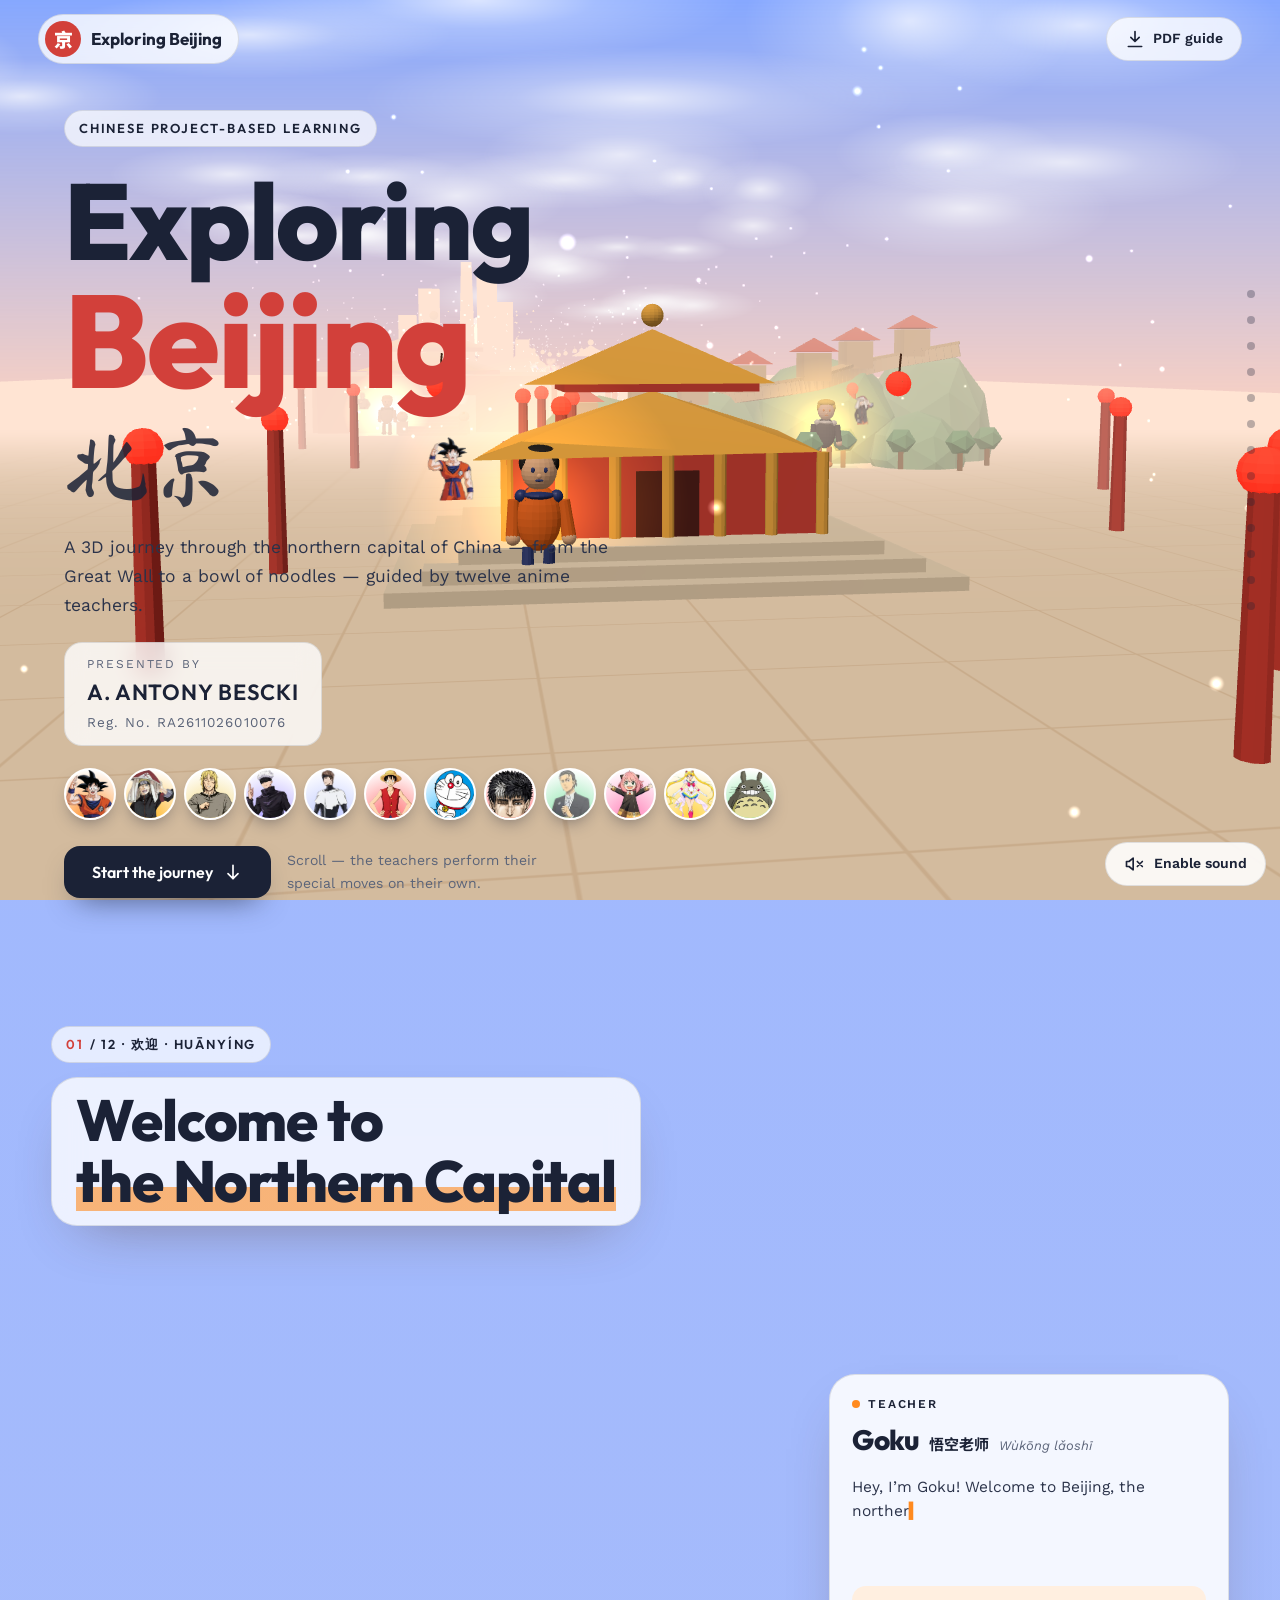
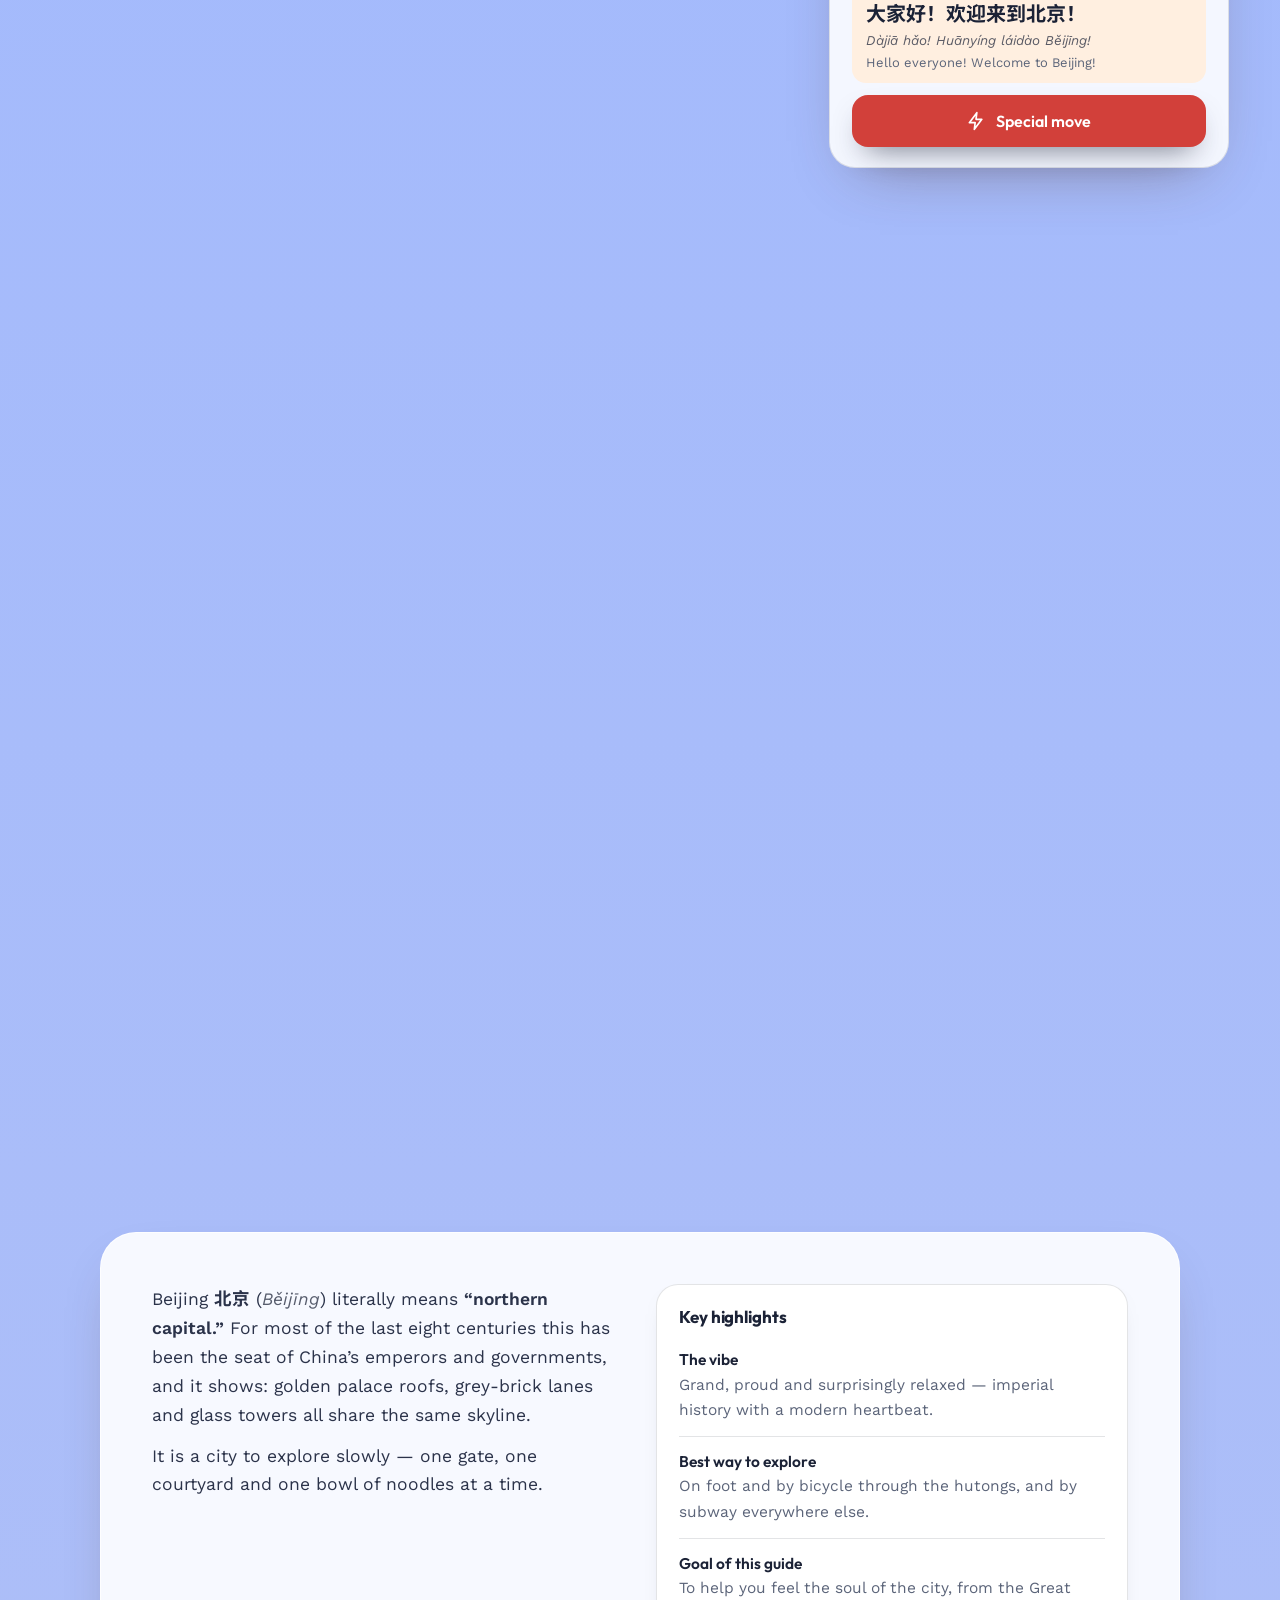
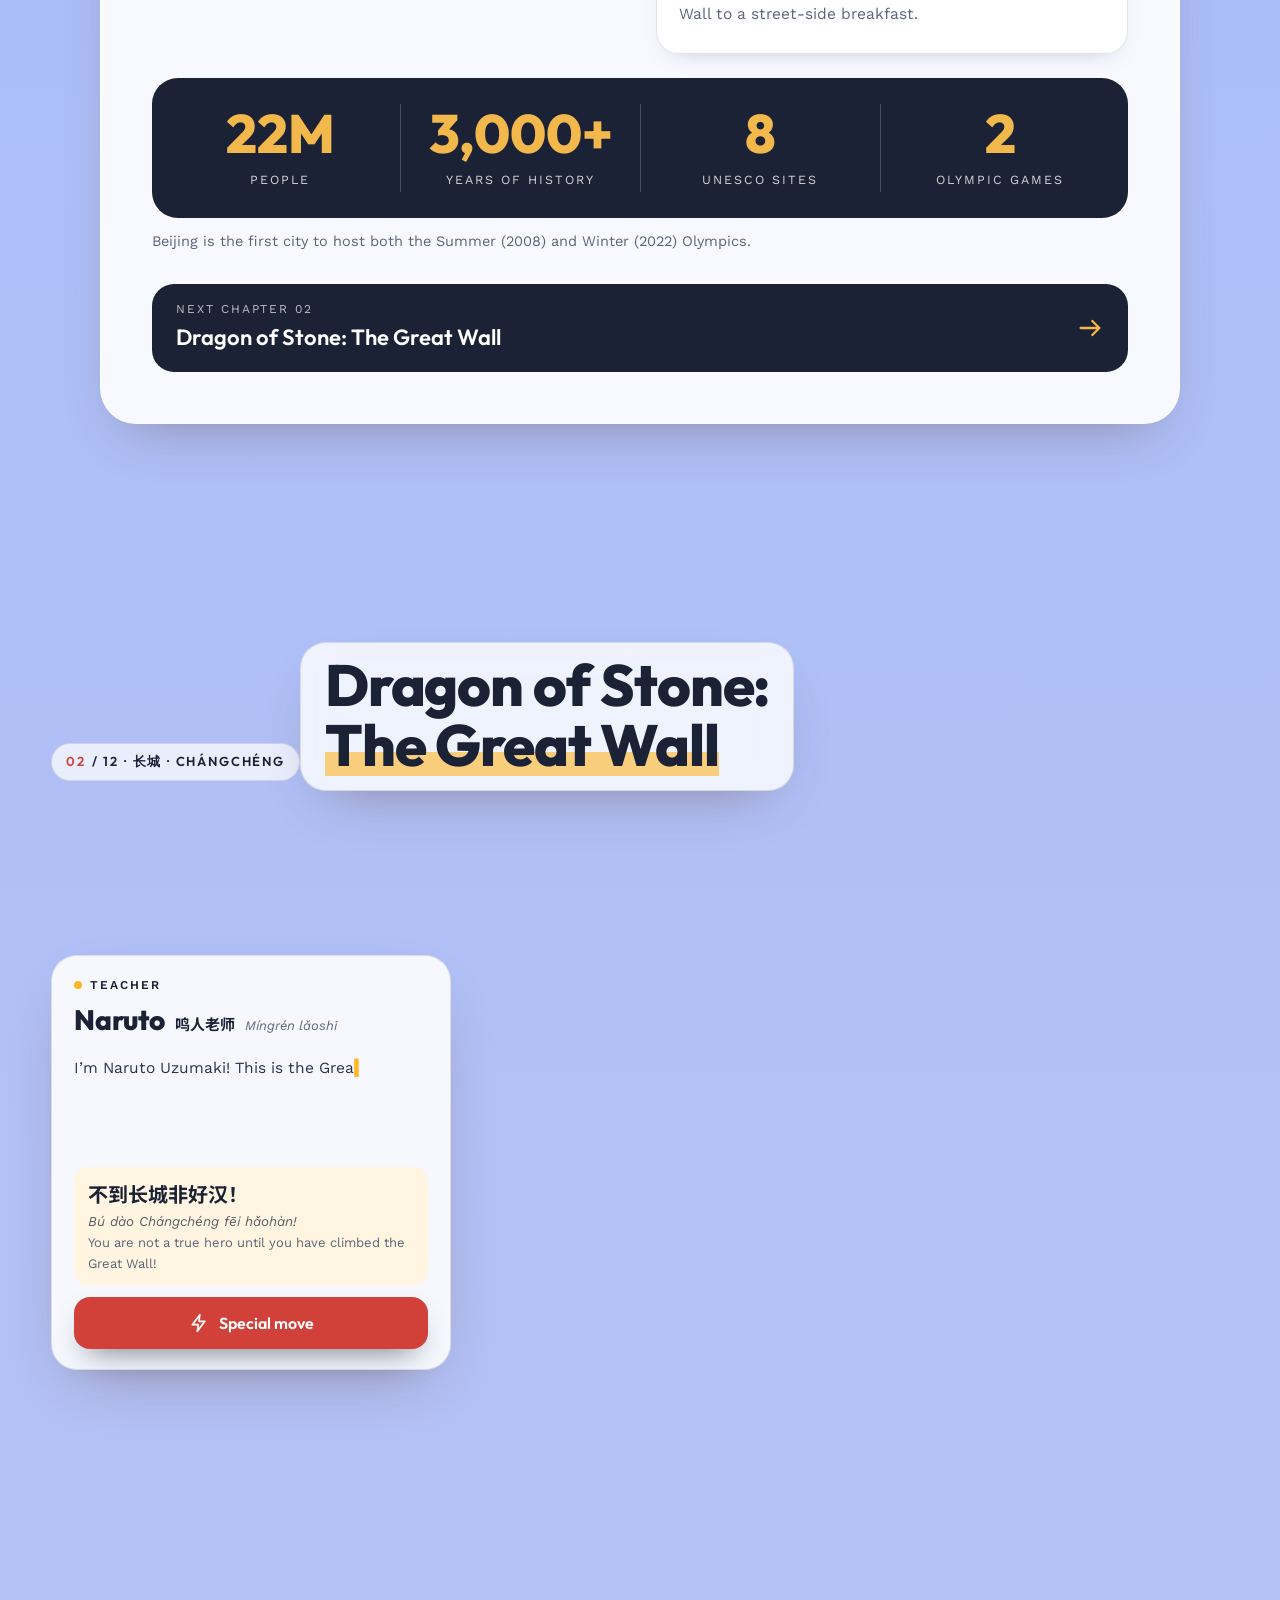
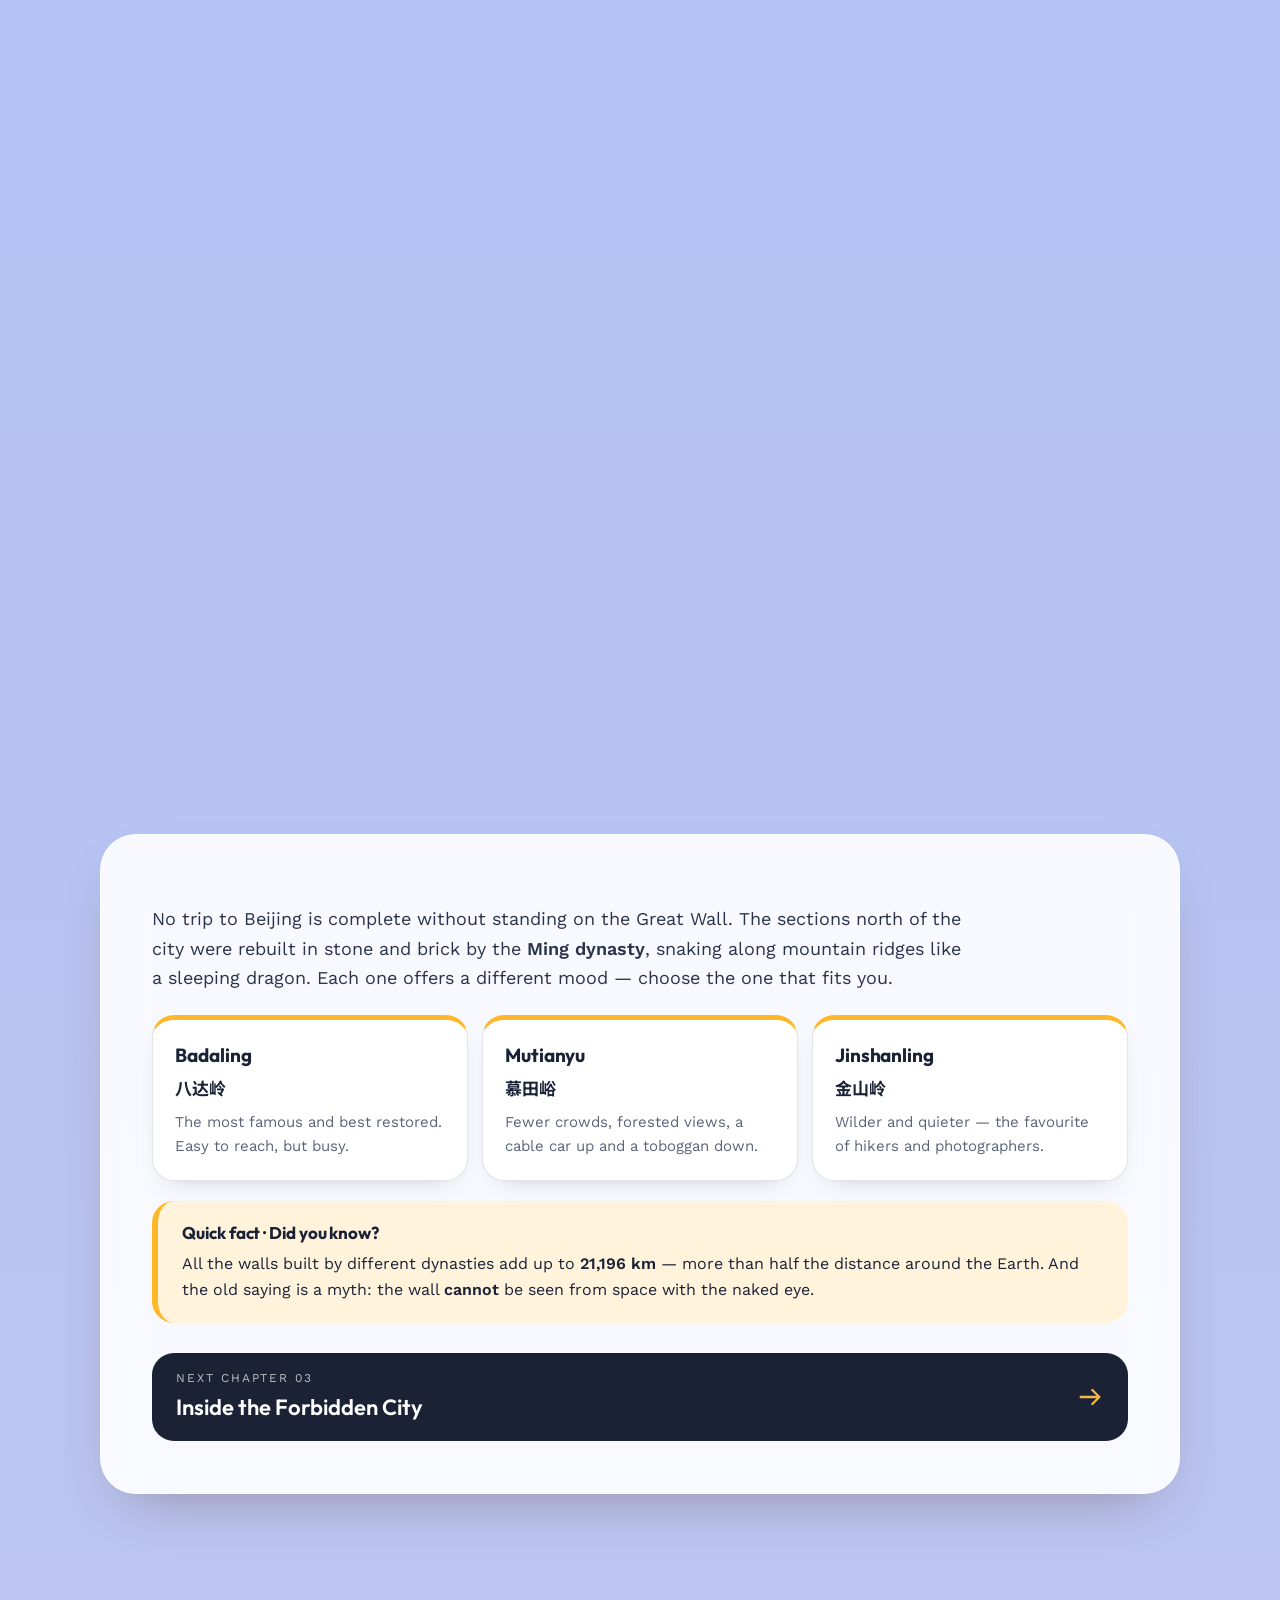
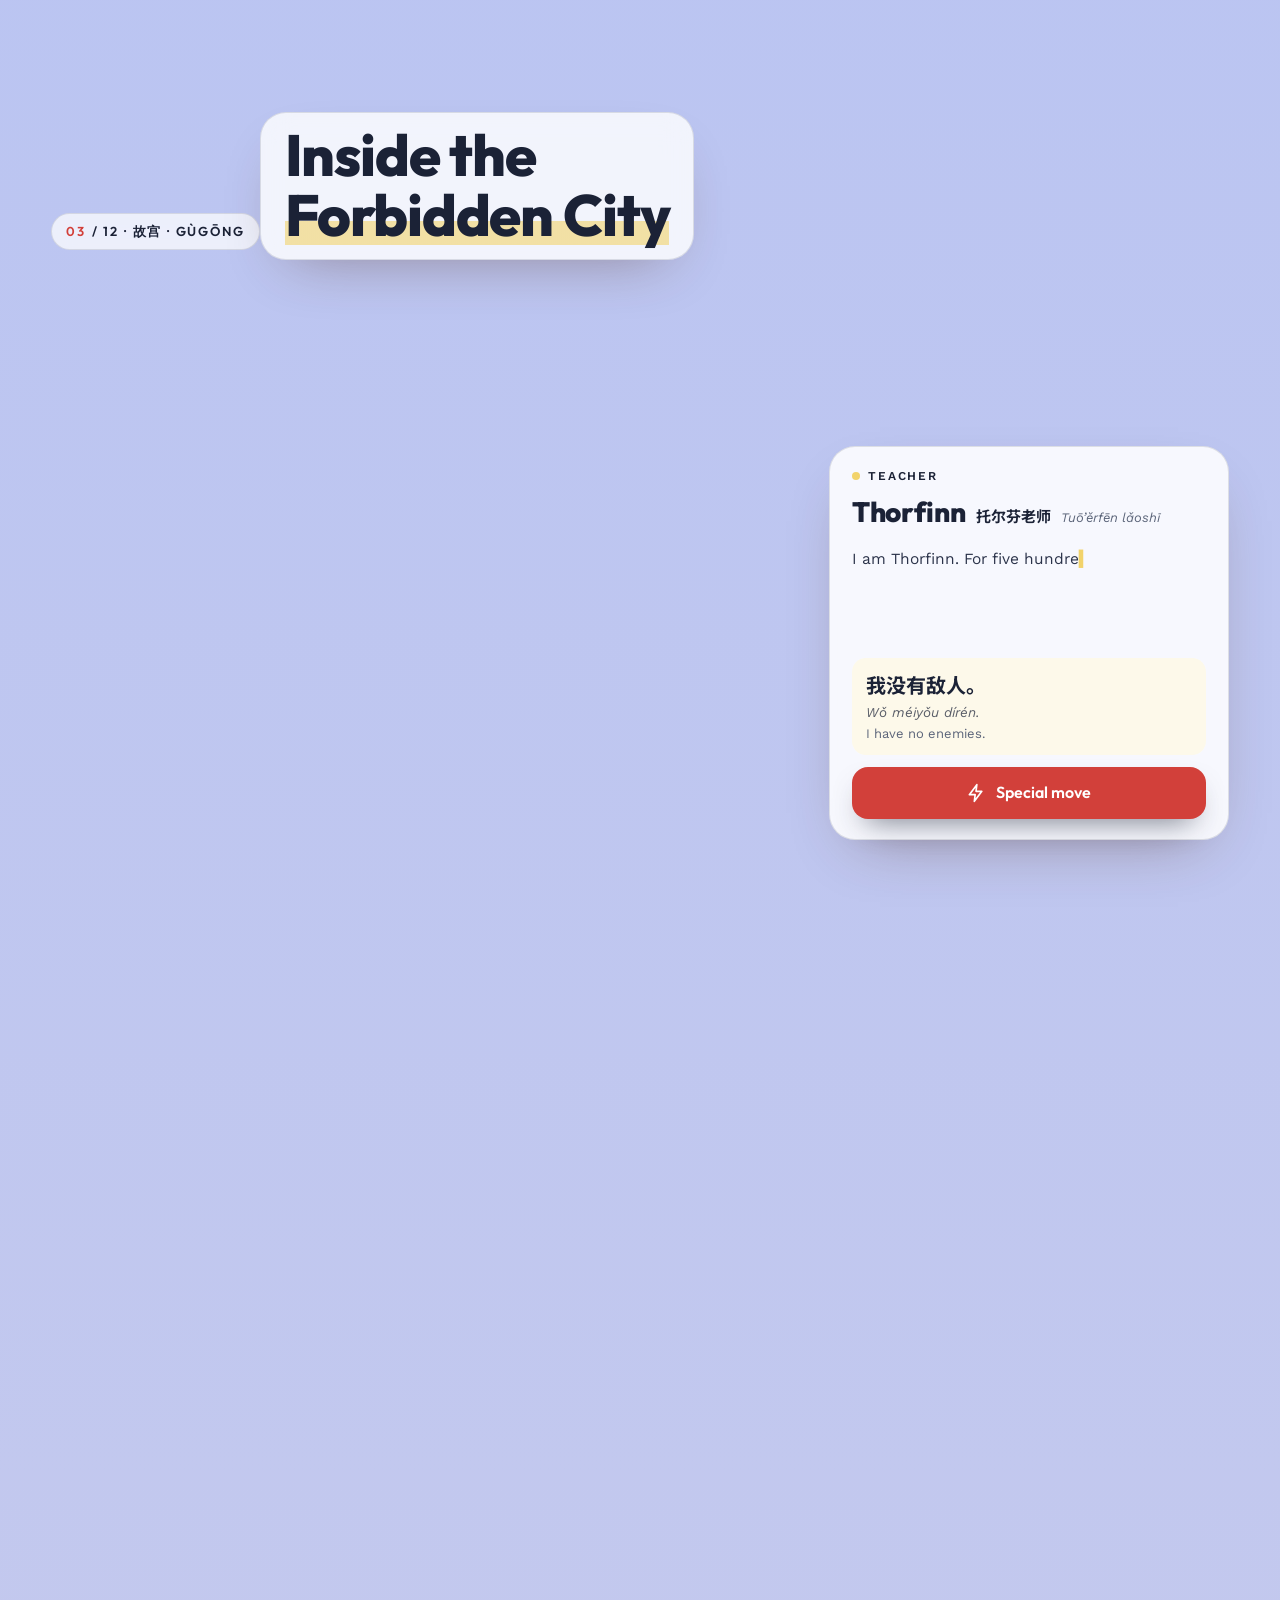
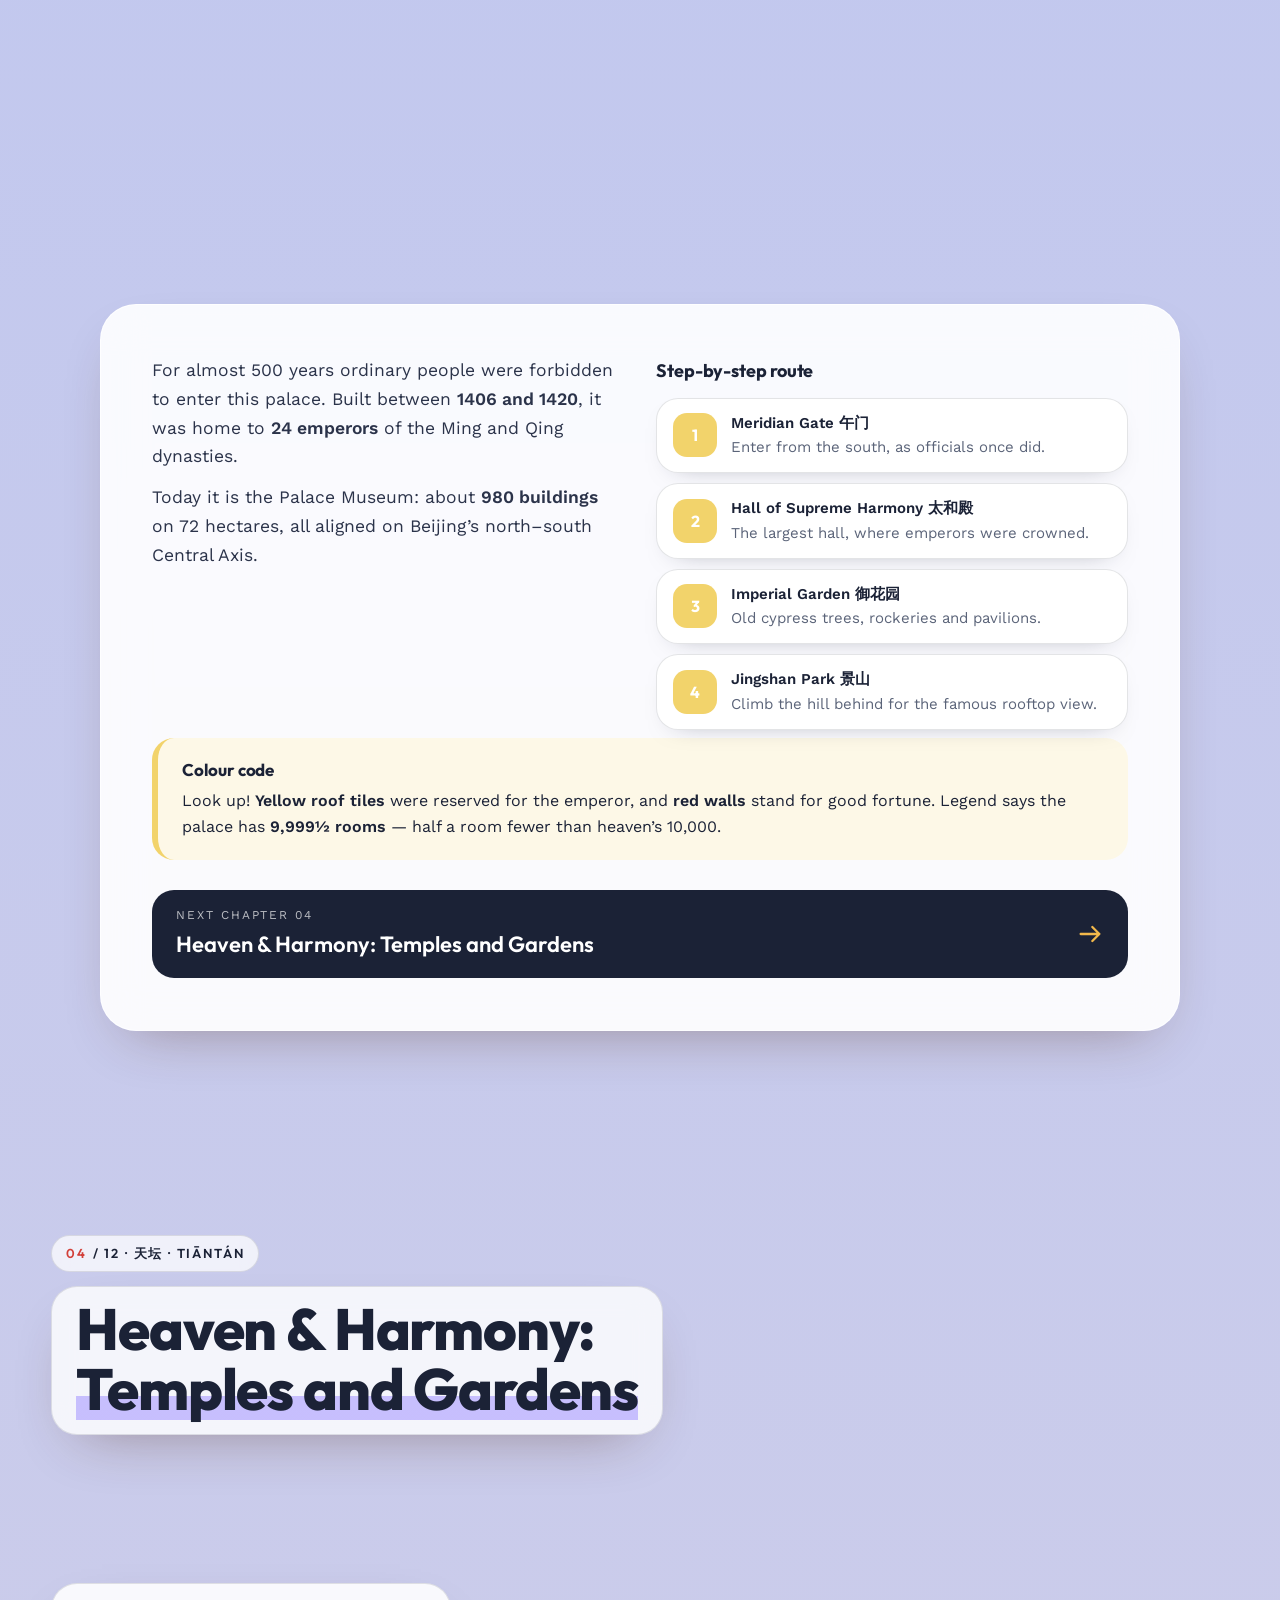
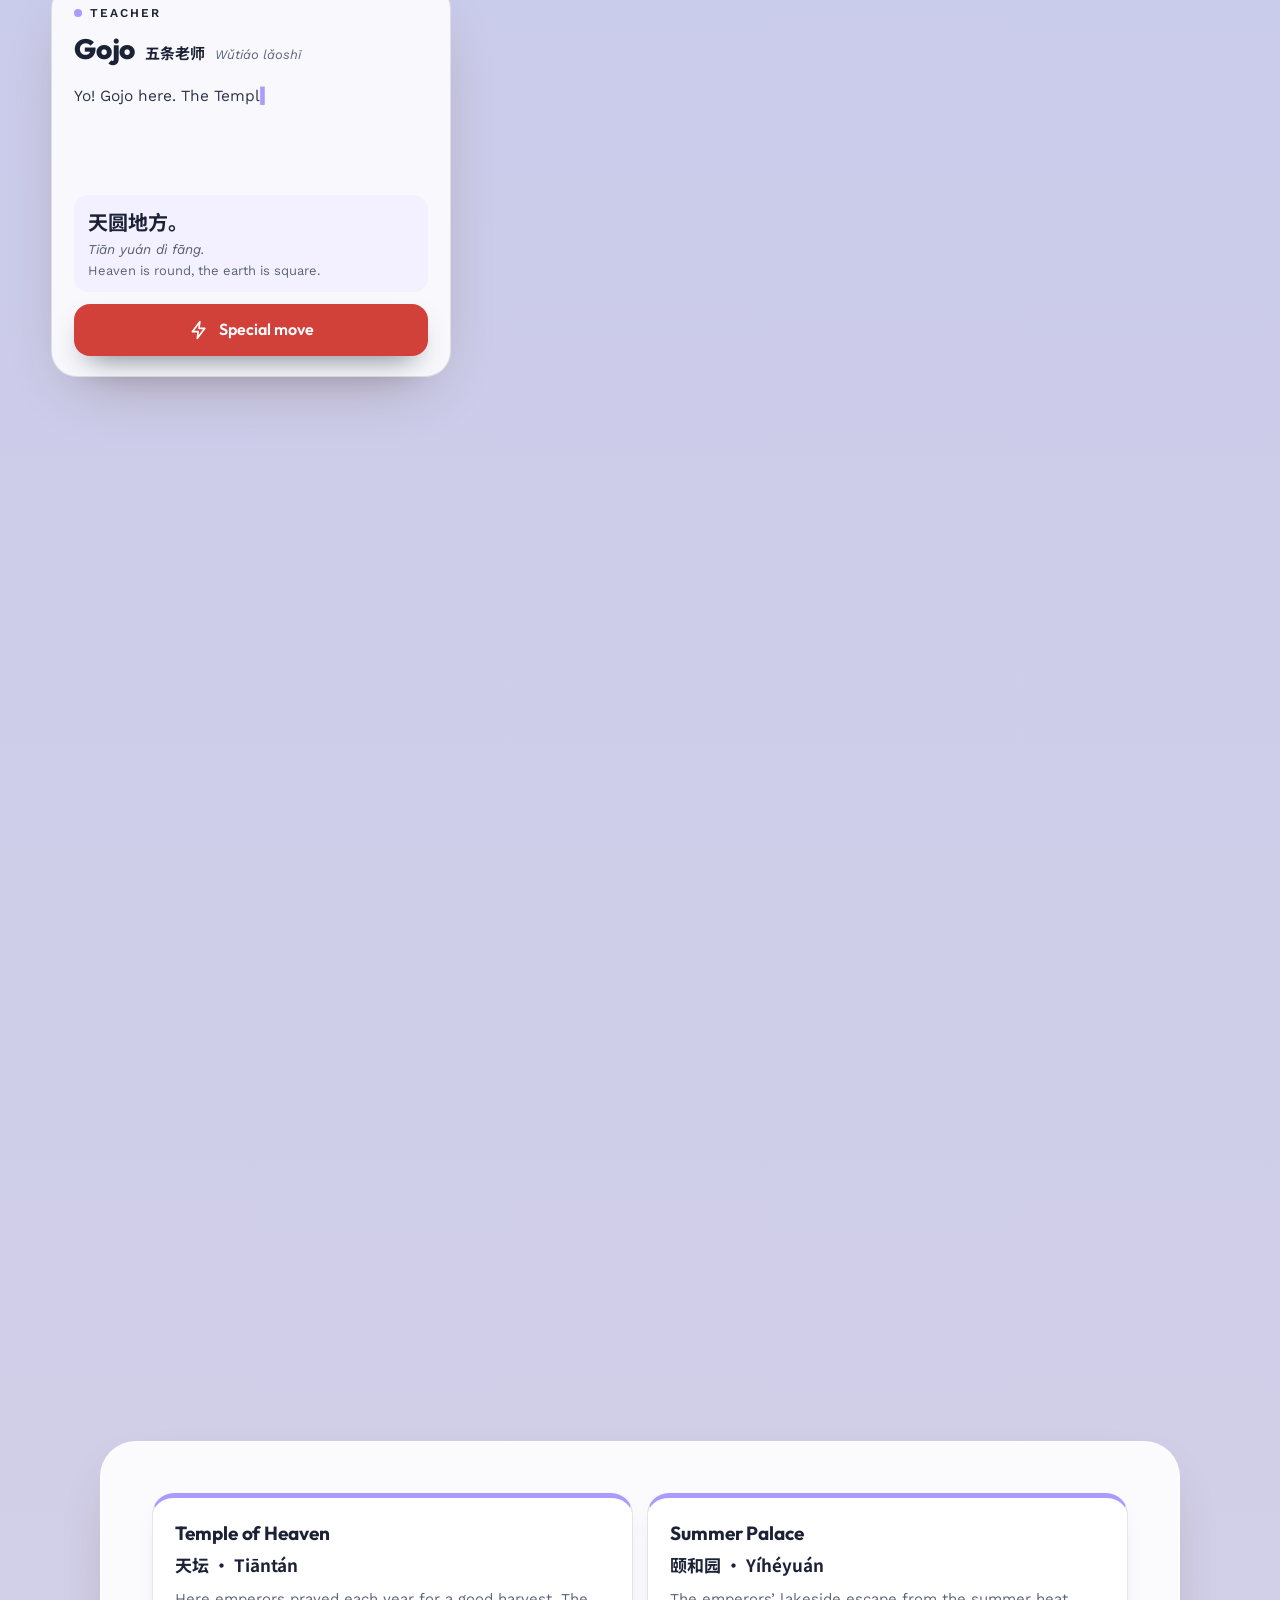
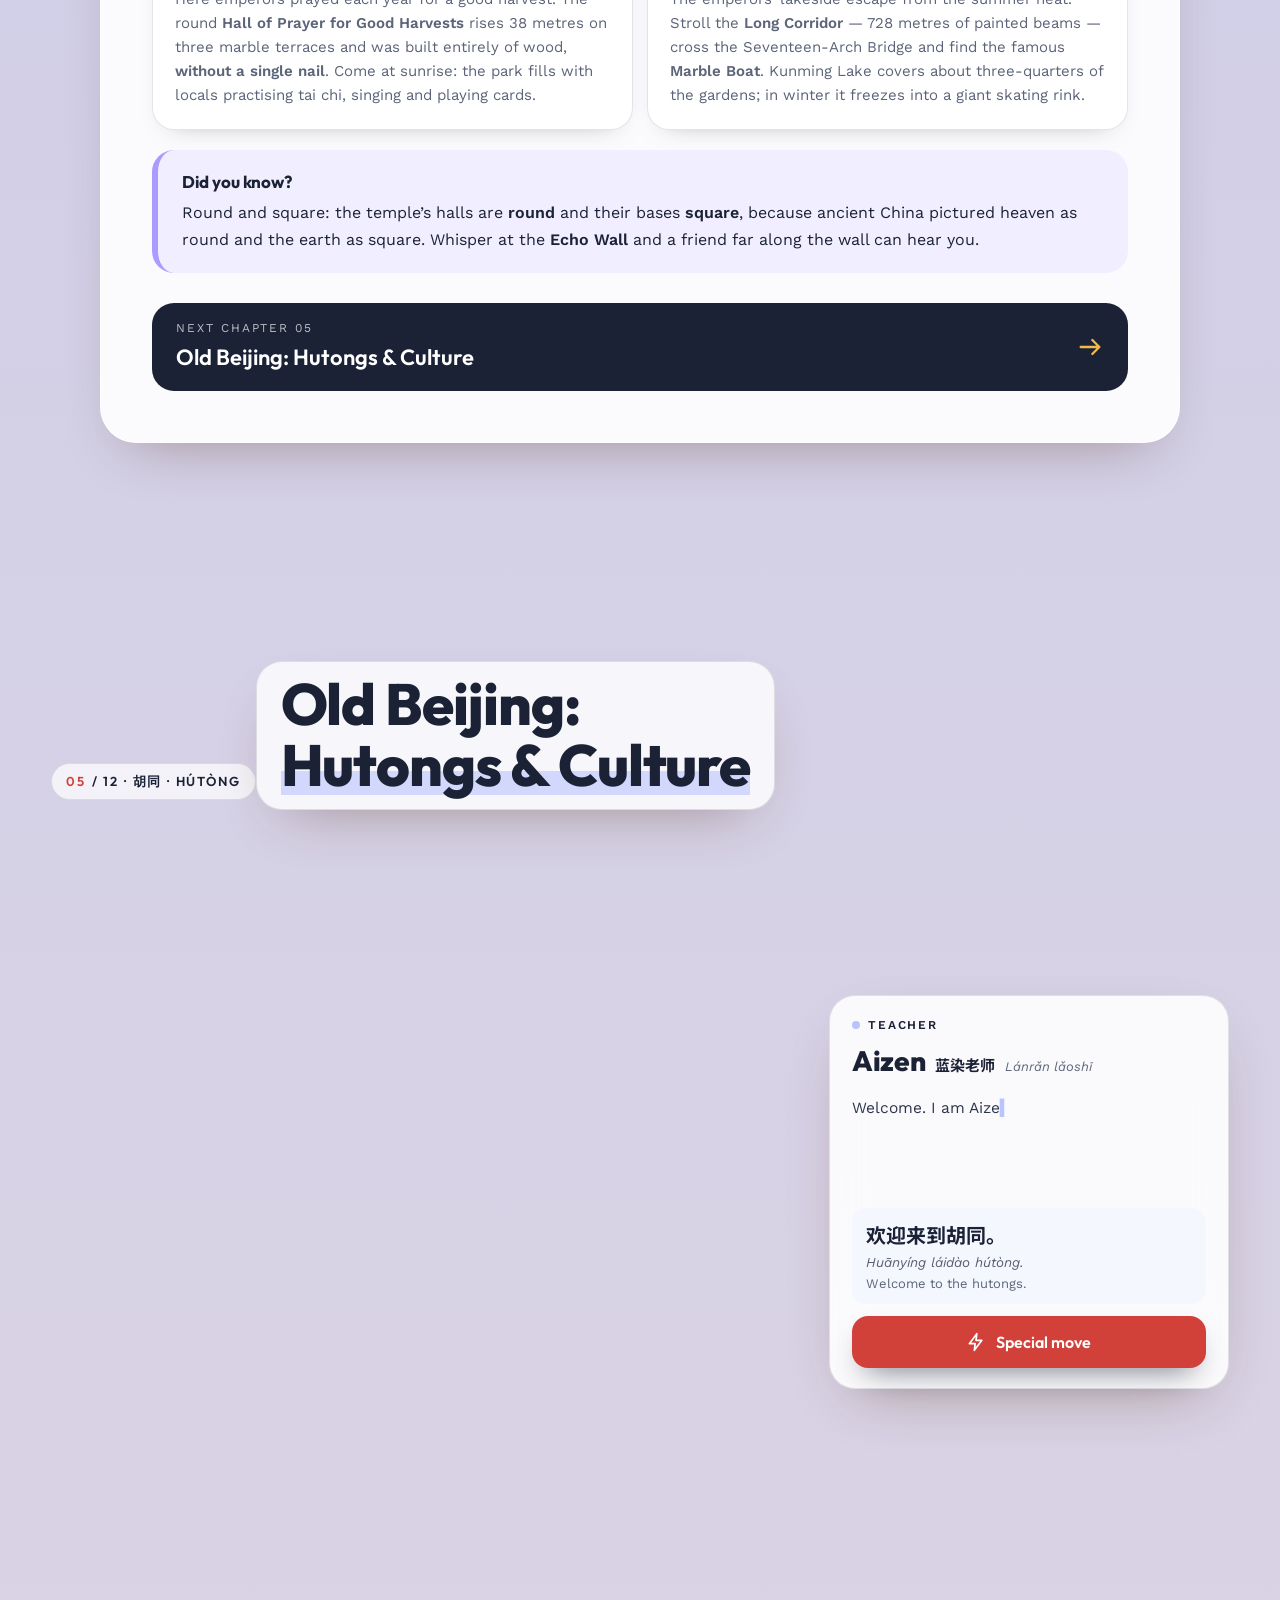
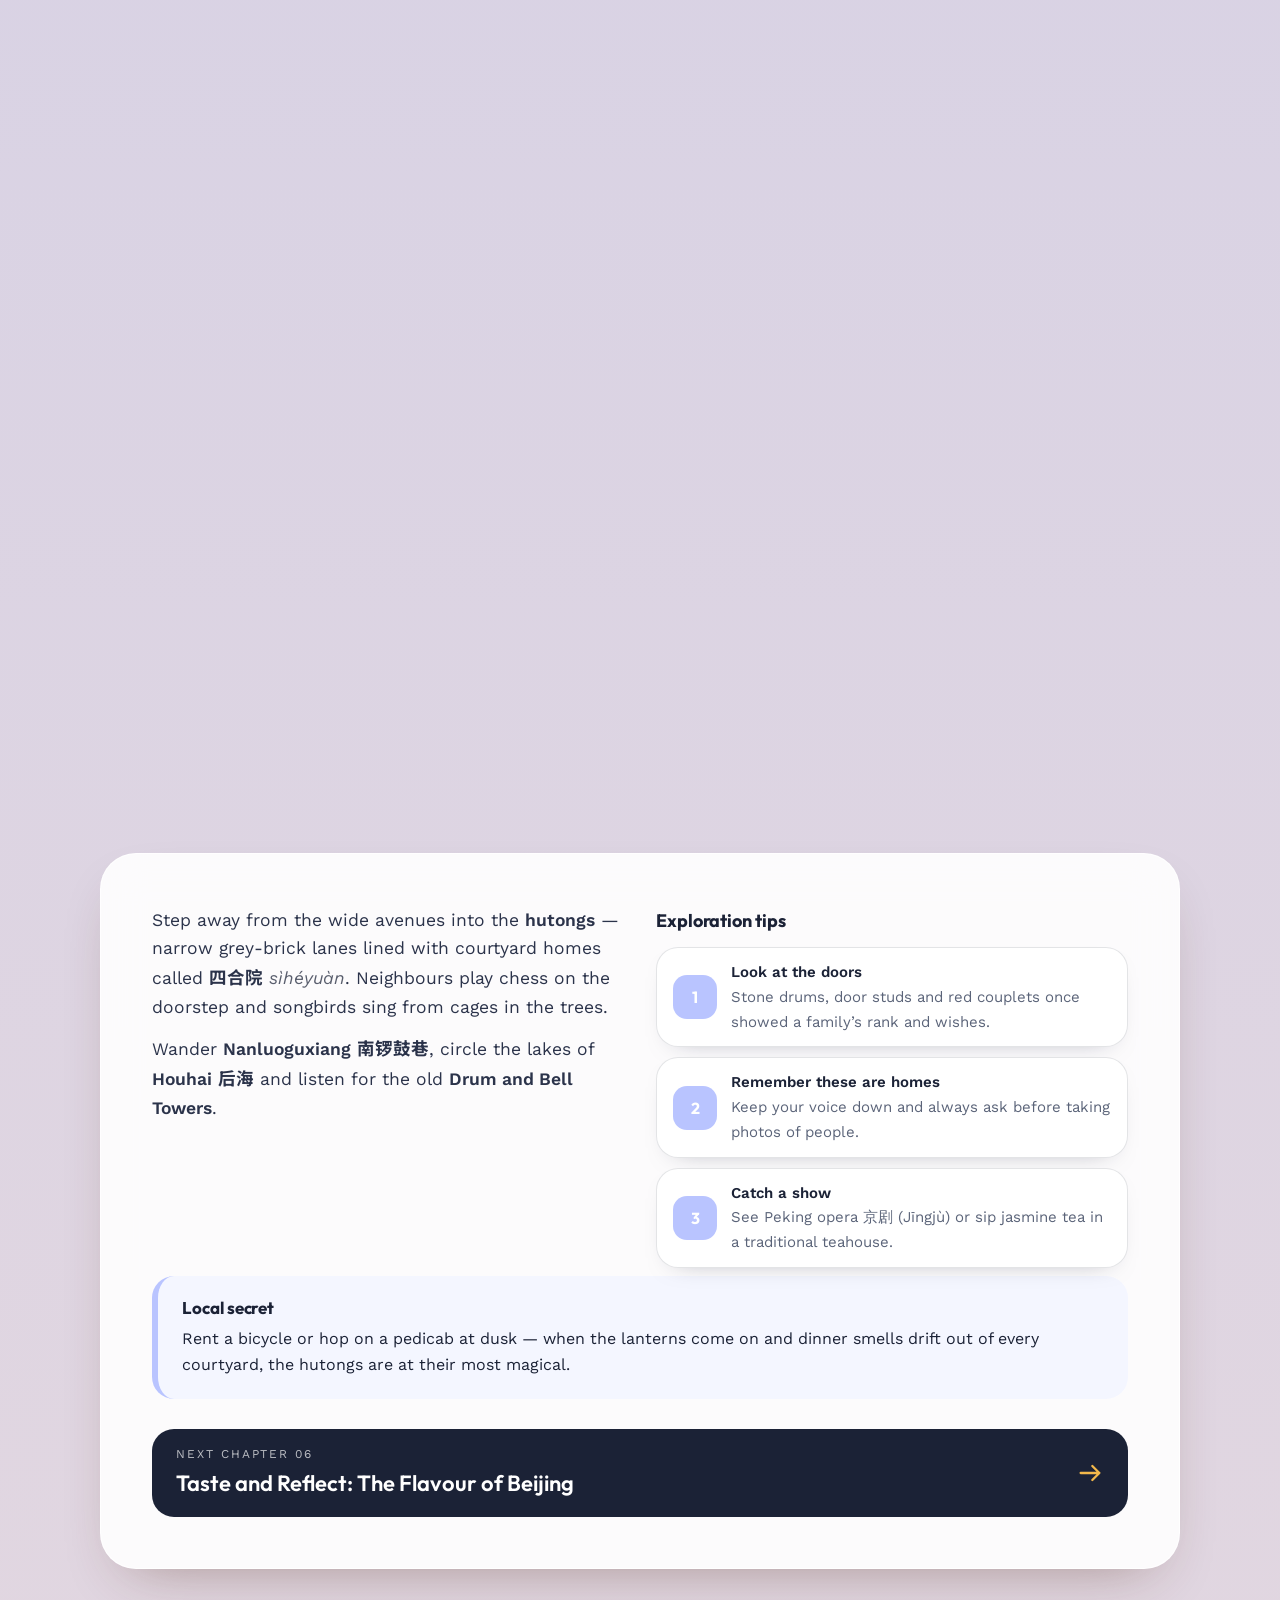
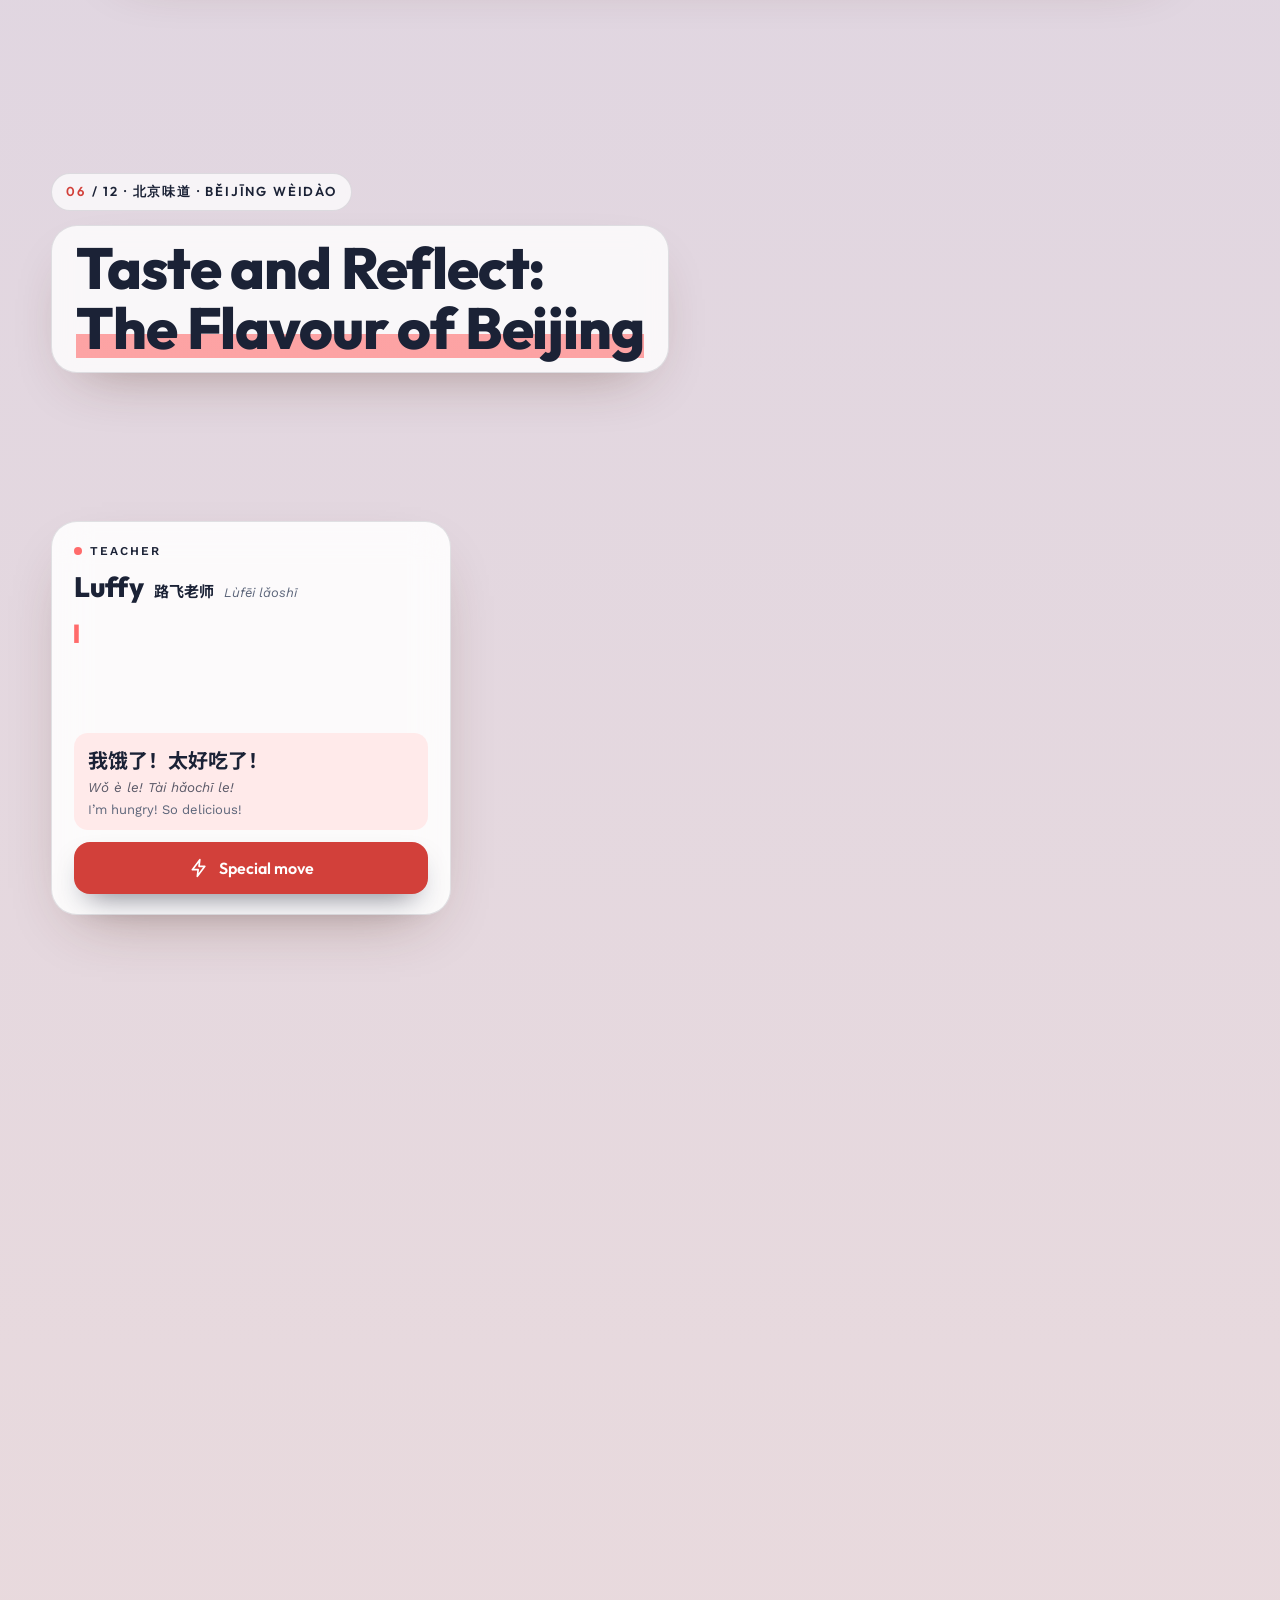
==== commit 8e4f59ea: "Cache-bust the 3D bundle so browsers load the new teacher rigs Co-Authored-By: Claude Sonnet 5.5 <no" ====
--- a/index.html
+++ b/index.html
@@ -406,6 +406,6 @@
 <button type="button" class="snd hot" aria-pressed="false" aria-label="Toggle special-move sound effects"><svg class="ic"><use href="#ic-mute"/></svg><span>Enable sound</span></button>
 <div id="shout" aria-hidden="true"></div><div class="toast" role="status" aria-live="polite"></div>
 <script id="data" type="application/json">{"ch": [{"id": "intro", "ch": "goku", "name": "Goku", "nm": "Welcome", "ac": "#FF8A1F", "shout": "KA-ME-HA-ME-HA!"}, {"id": "wall", "ch": "naruto", "name": "Naruto", "nm": "Great Wall", "ac": "#FFB627", "shout": "RASENGAN!"}, {"id": "forbidden", "ch": "thorfinn", "name": "Thorfinn", "nm": "Forbidden City", "ac": "#F2D36B", "shout": "I HAVE NO ENEMIES"}, {"id": "temple", "ch": "gojo", "name": "Gojo", "nm": "Temples", "ac": "#A99BFF", "shout": "HOLLOW PURPLE"}, {"id": "hutong", "ch": "aizen", "name": "Aizen", "nm": "Hutongs", "ac": "#B9C4FF", "shout": "SHATTER."}, {"id": "food", "ch": "luffy", "name": "Luffy", "nm": "Food", "ac": "#FF6B6B", "shout": "GUM-GUM PISTOL!"}, {"id": "modern", "ch": "doraemon", "name": "Doraemon", "nm": "Modern", "ac": "#27B5FF", "shout": "ANYWHERE DOOR!"}, {"id": "transit", "ch": "guts", "name": "Guts", "nm": "Transit", "ac": "#FF5A5A", "shout": "DRAGON SLAYER!"}, {"id": "parks", "ch": "levi", "name": "Levi", "nm": "Parks", "ac": "#7CE0A0", "shout": "SPINNING SLASH!"}, {"id": "language", "ch": "anya", "name": "Anya", "nm": "Language", "ac": "#FF7EB6", "shout": "WAKU WAKU!"}, {"id": "seasons", "ch": "usagi", "name": "Usagi", "nm": "Seasons", "ac": "#FFD23F", "shout": "MOON TIARA MAGIC!"}, {"id": "itinerary", "ch": "totoro", "name": "Totoro", "nm": "Itinerary", "ac": "#6FE08A", "shout": "GROW!"}]}</script>
-<script type="module" src="assets/app.js"></script>
+<script type="module" src="assets/app.js?v=10"></script>
 </body>
 </html>
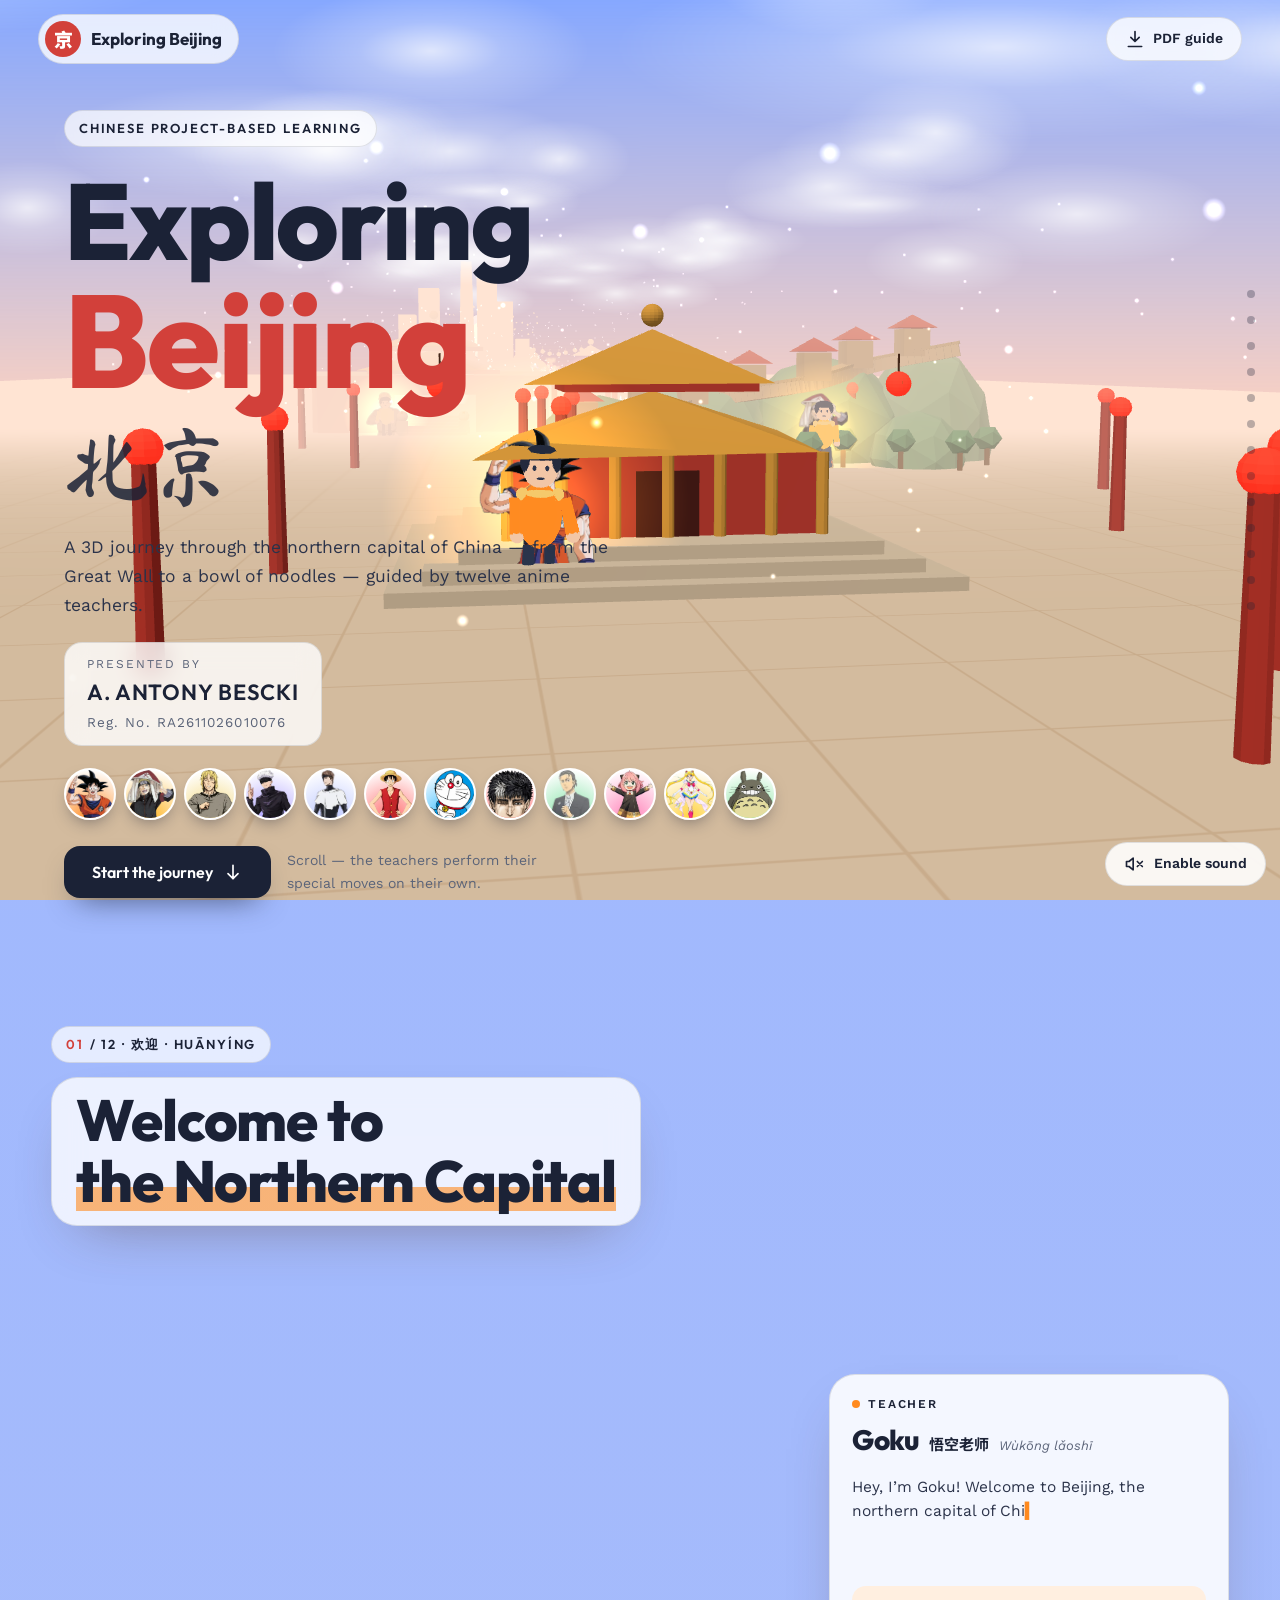
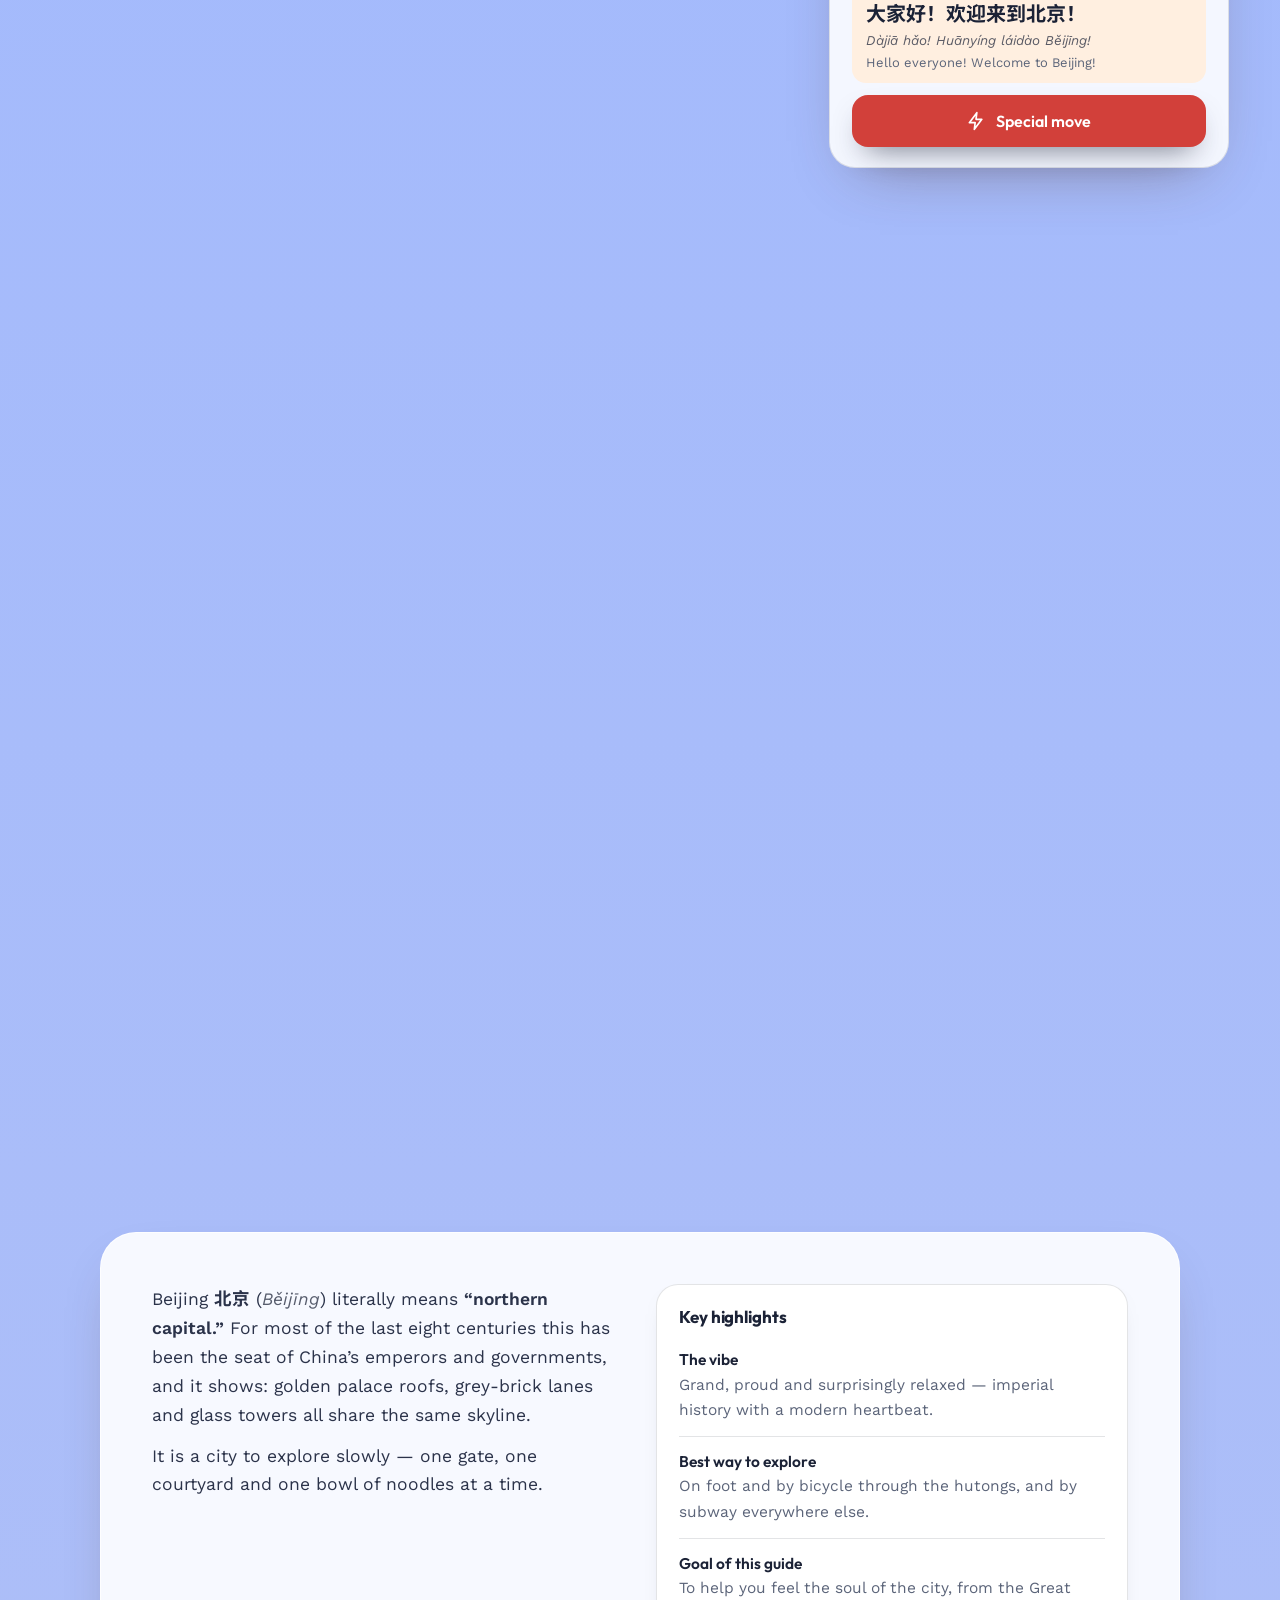
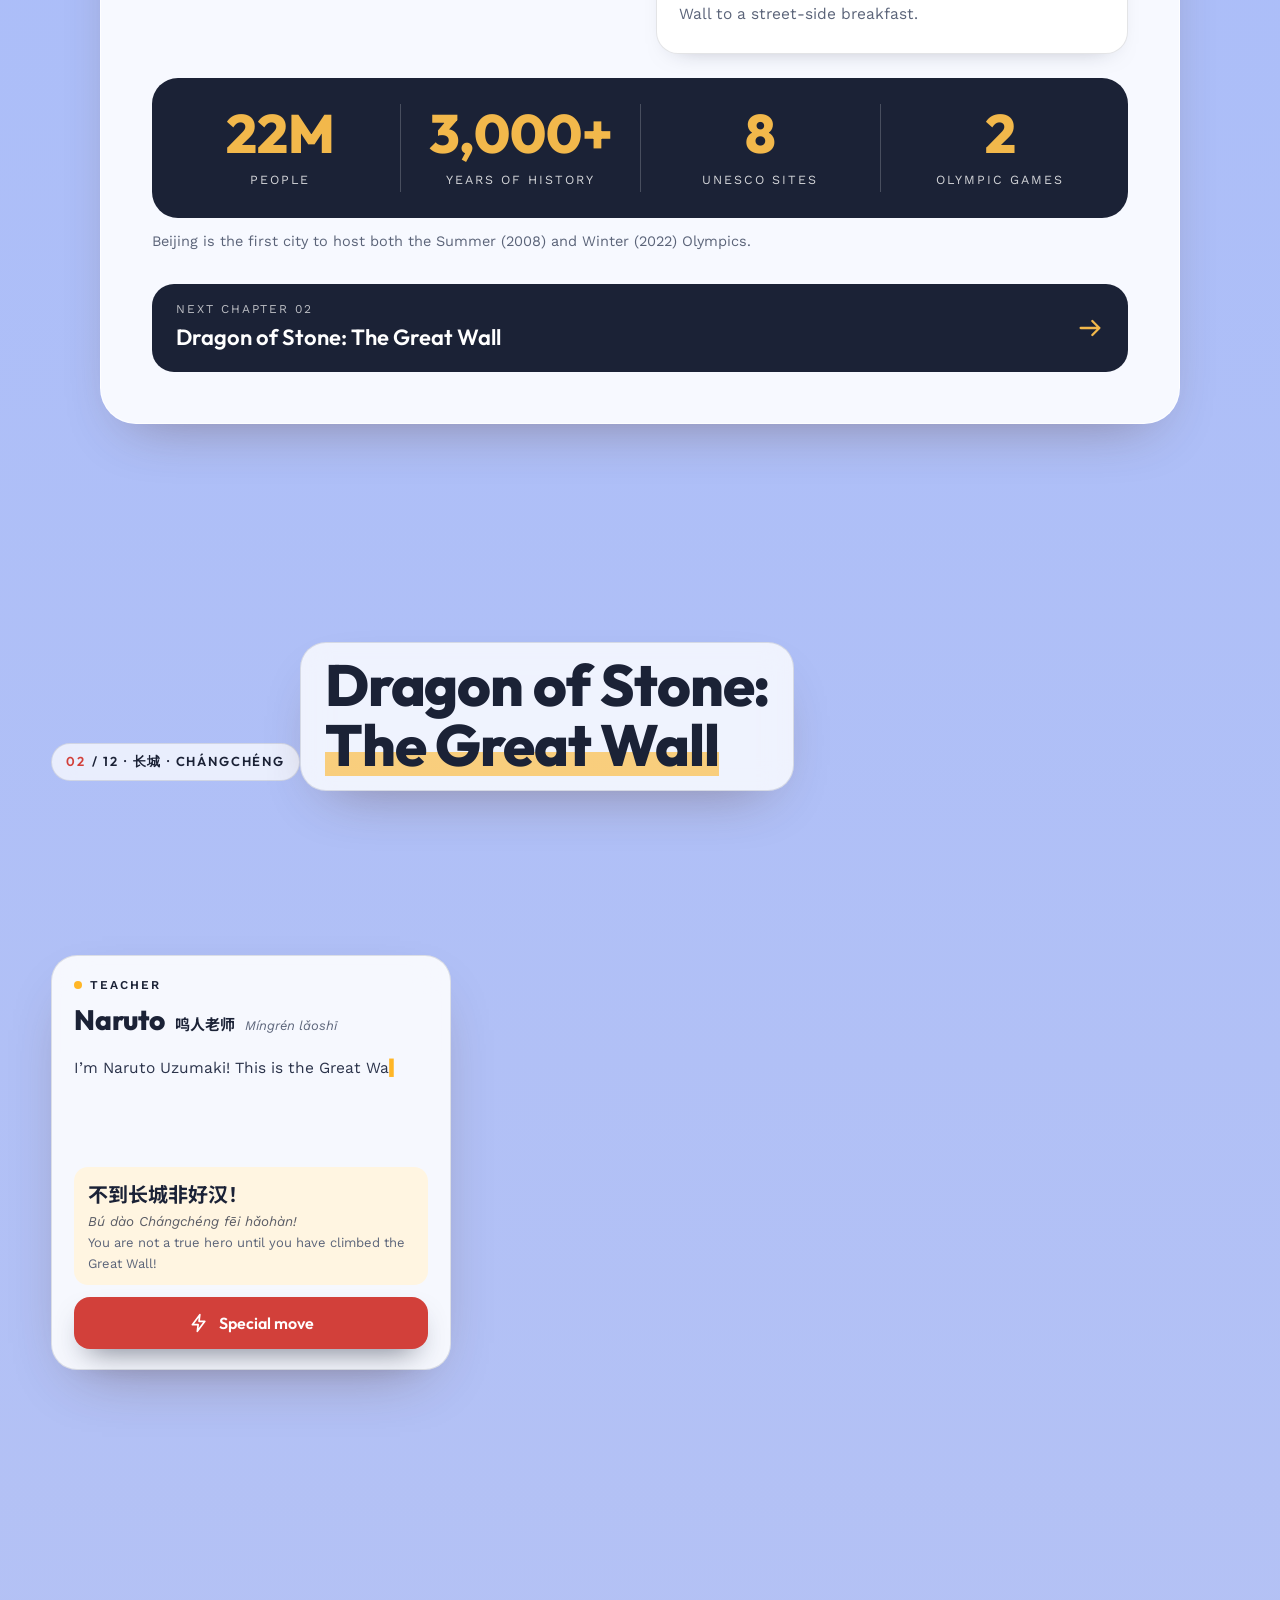
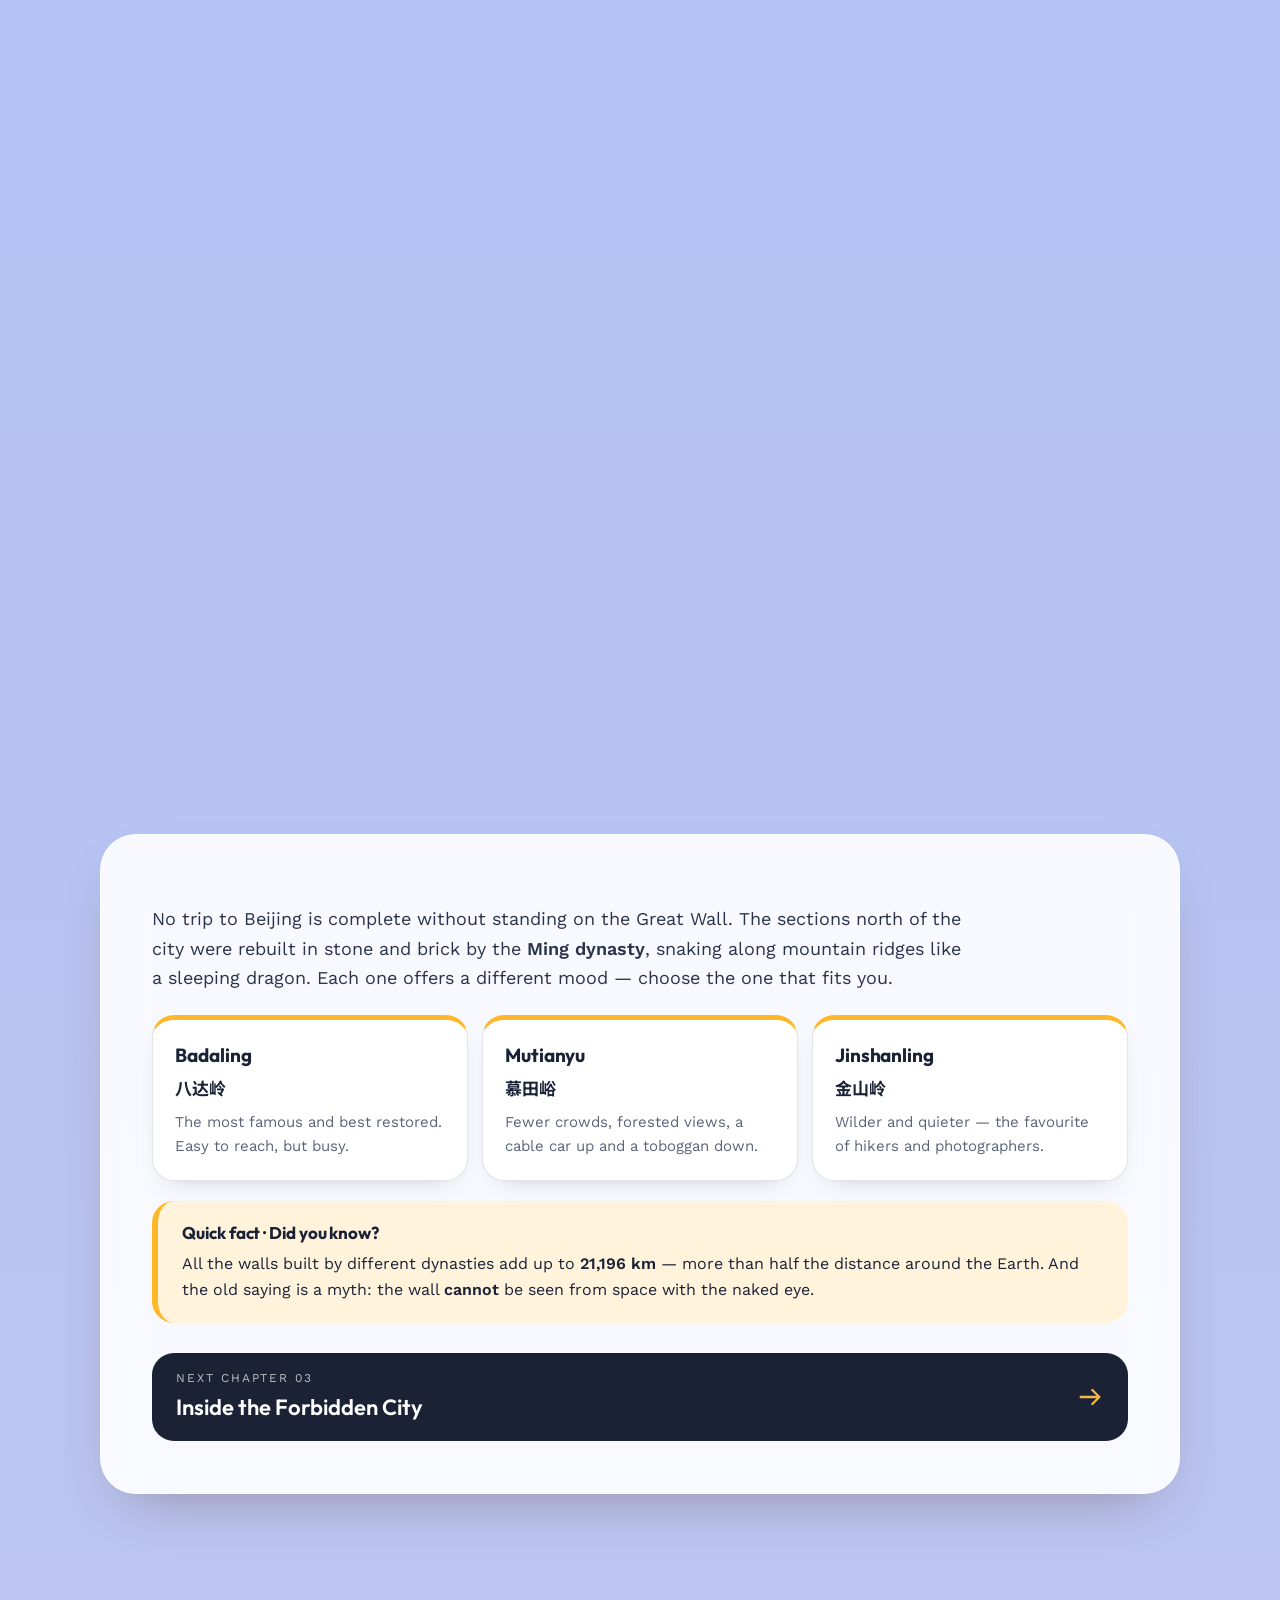
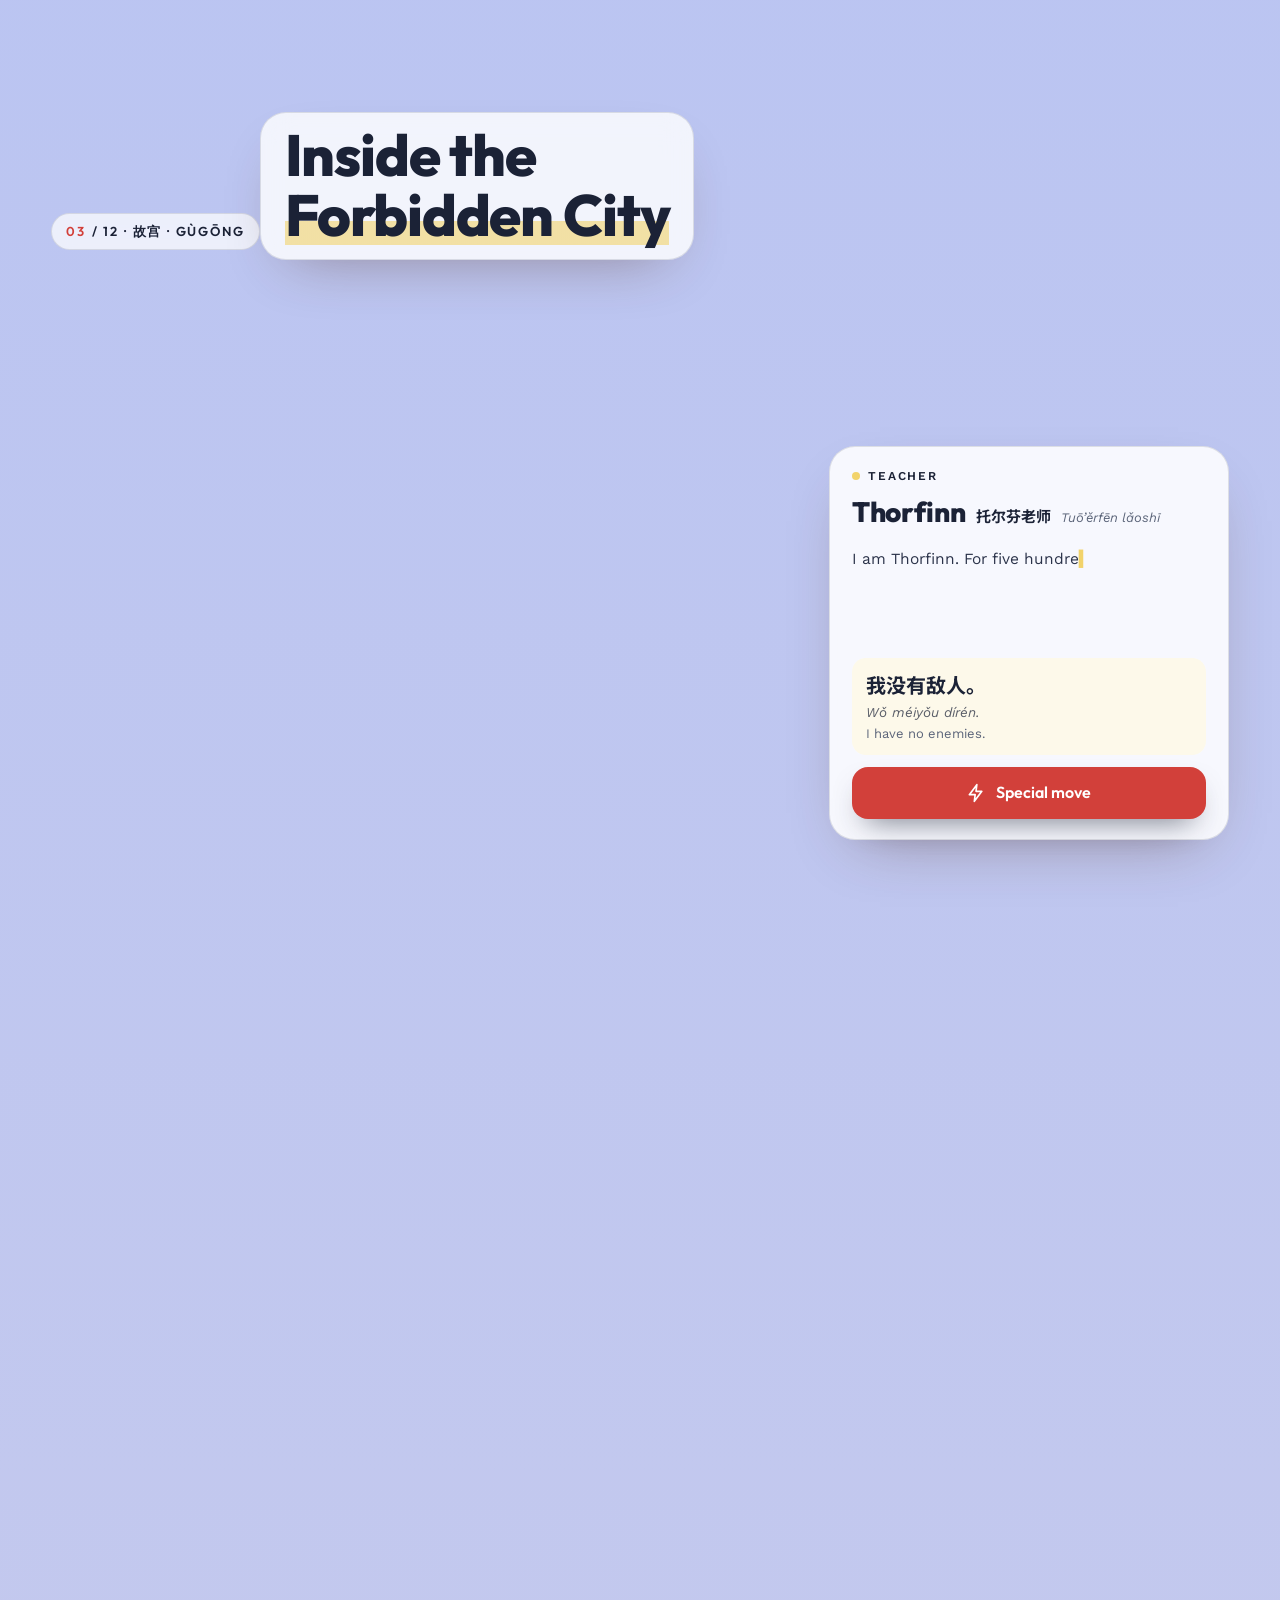
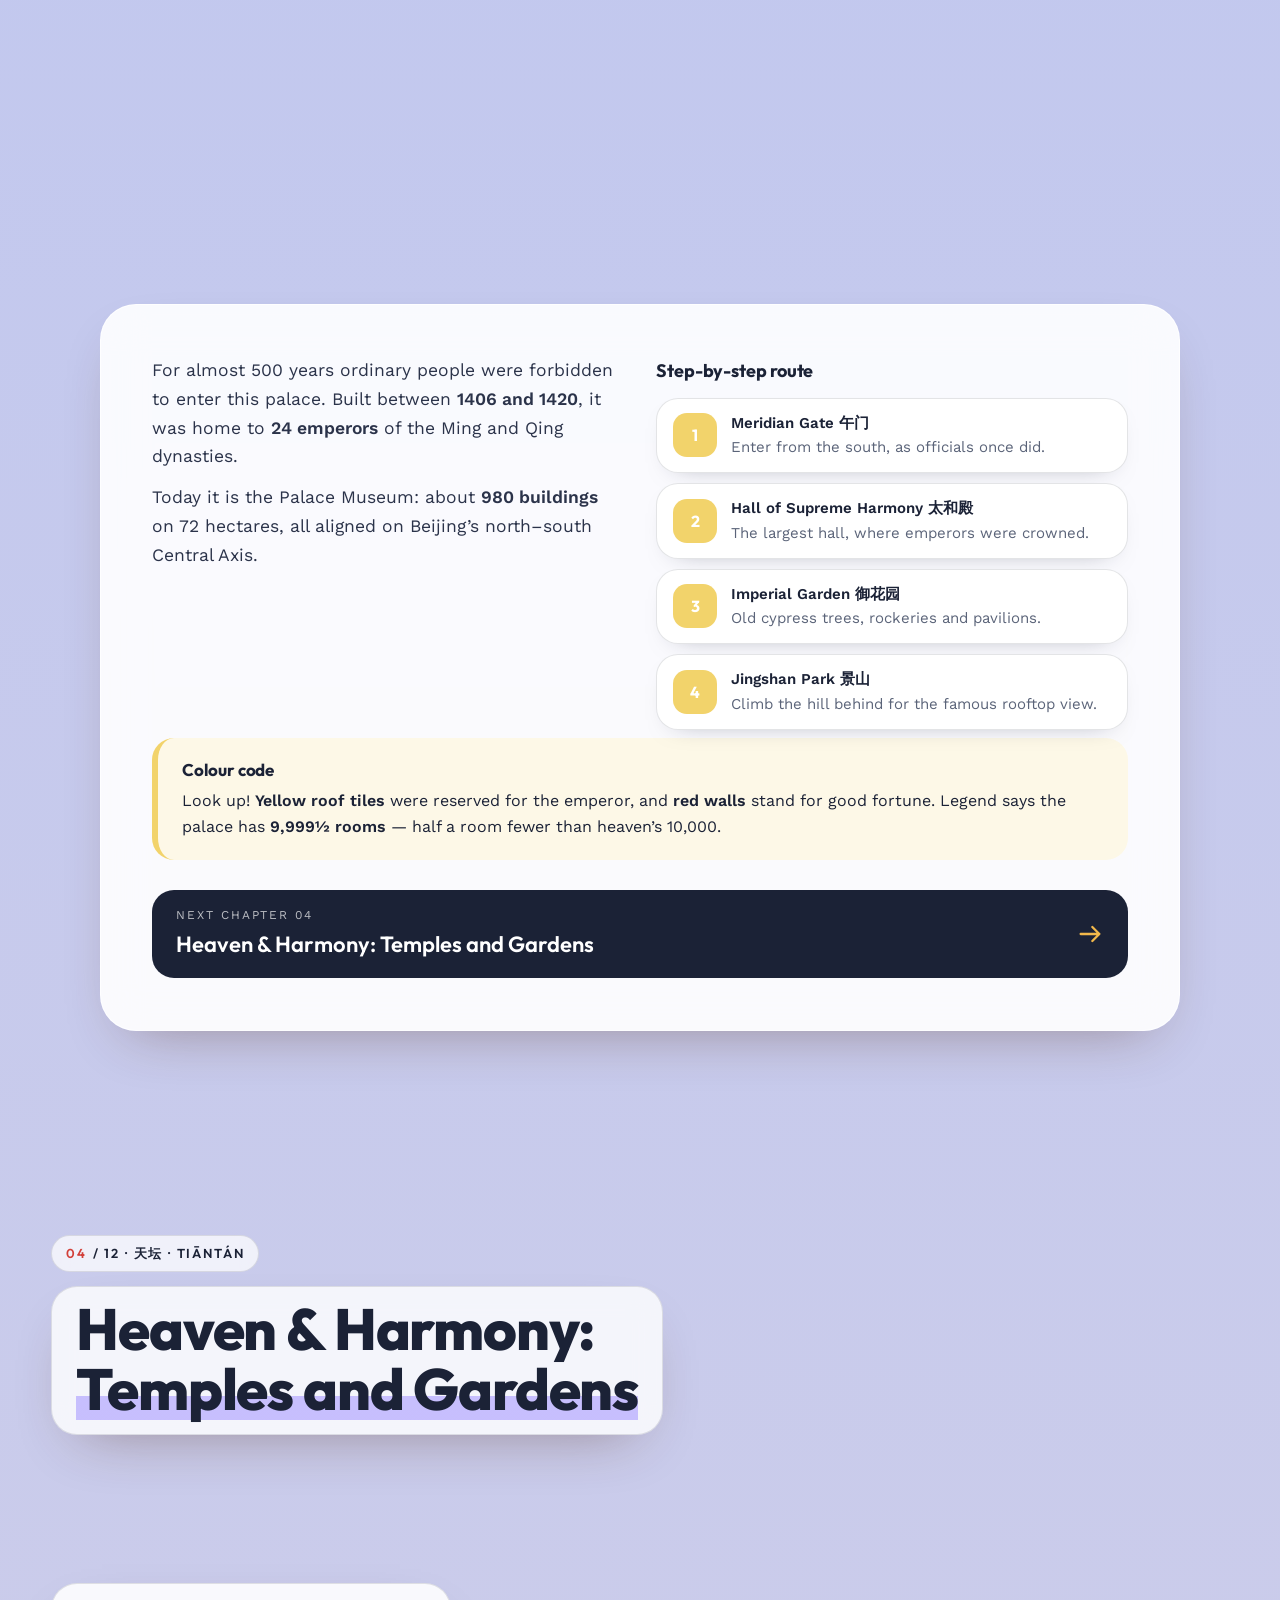
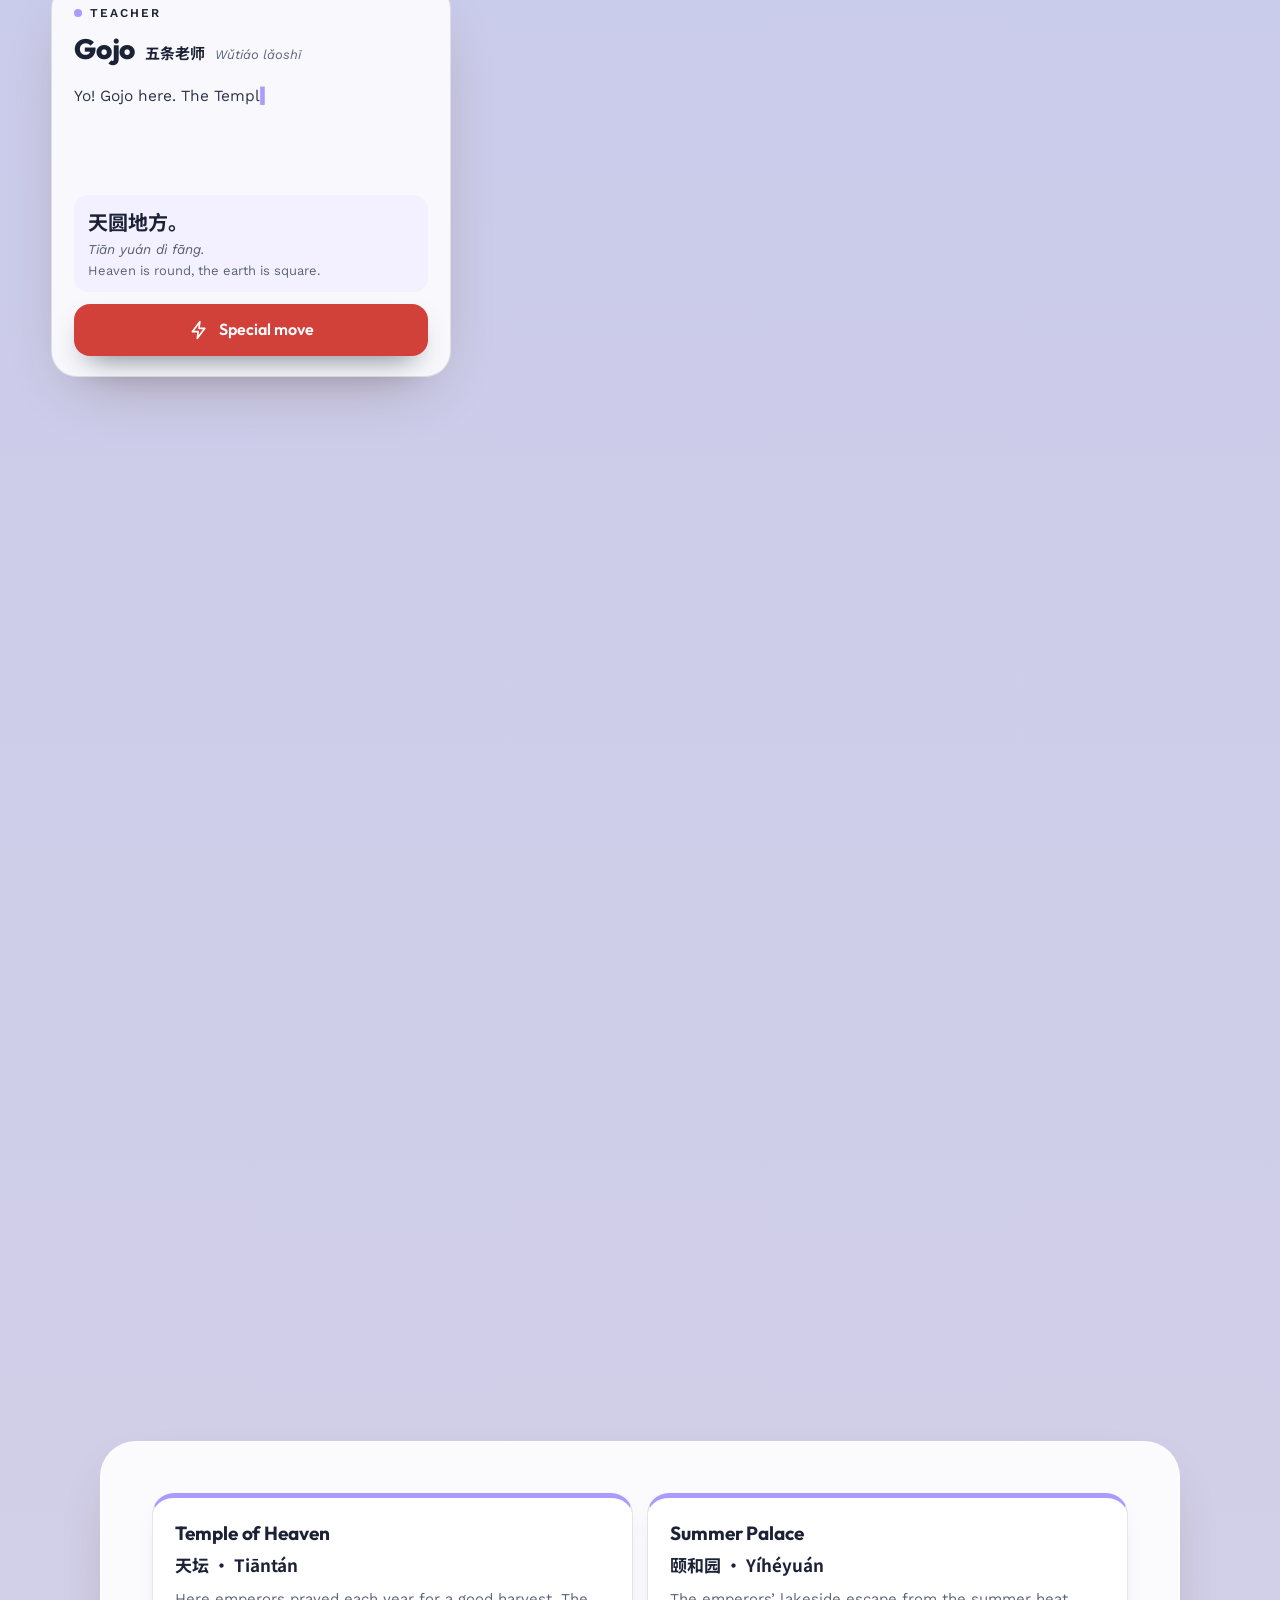
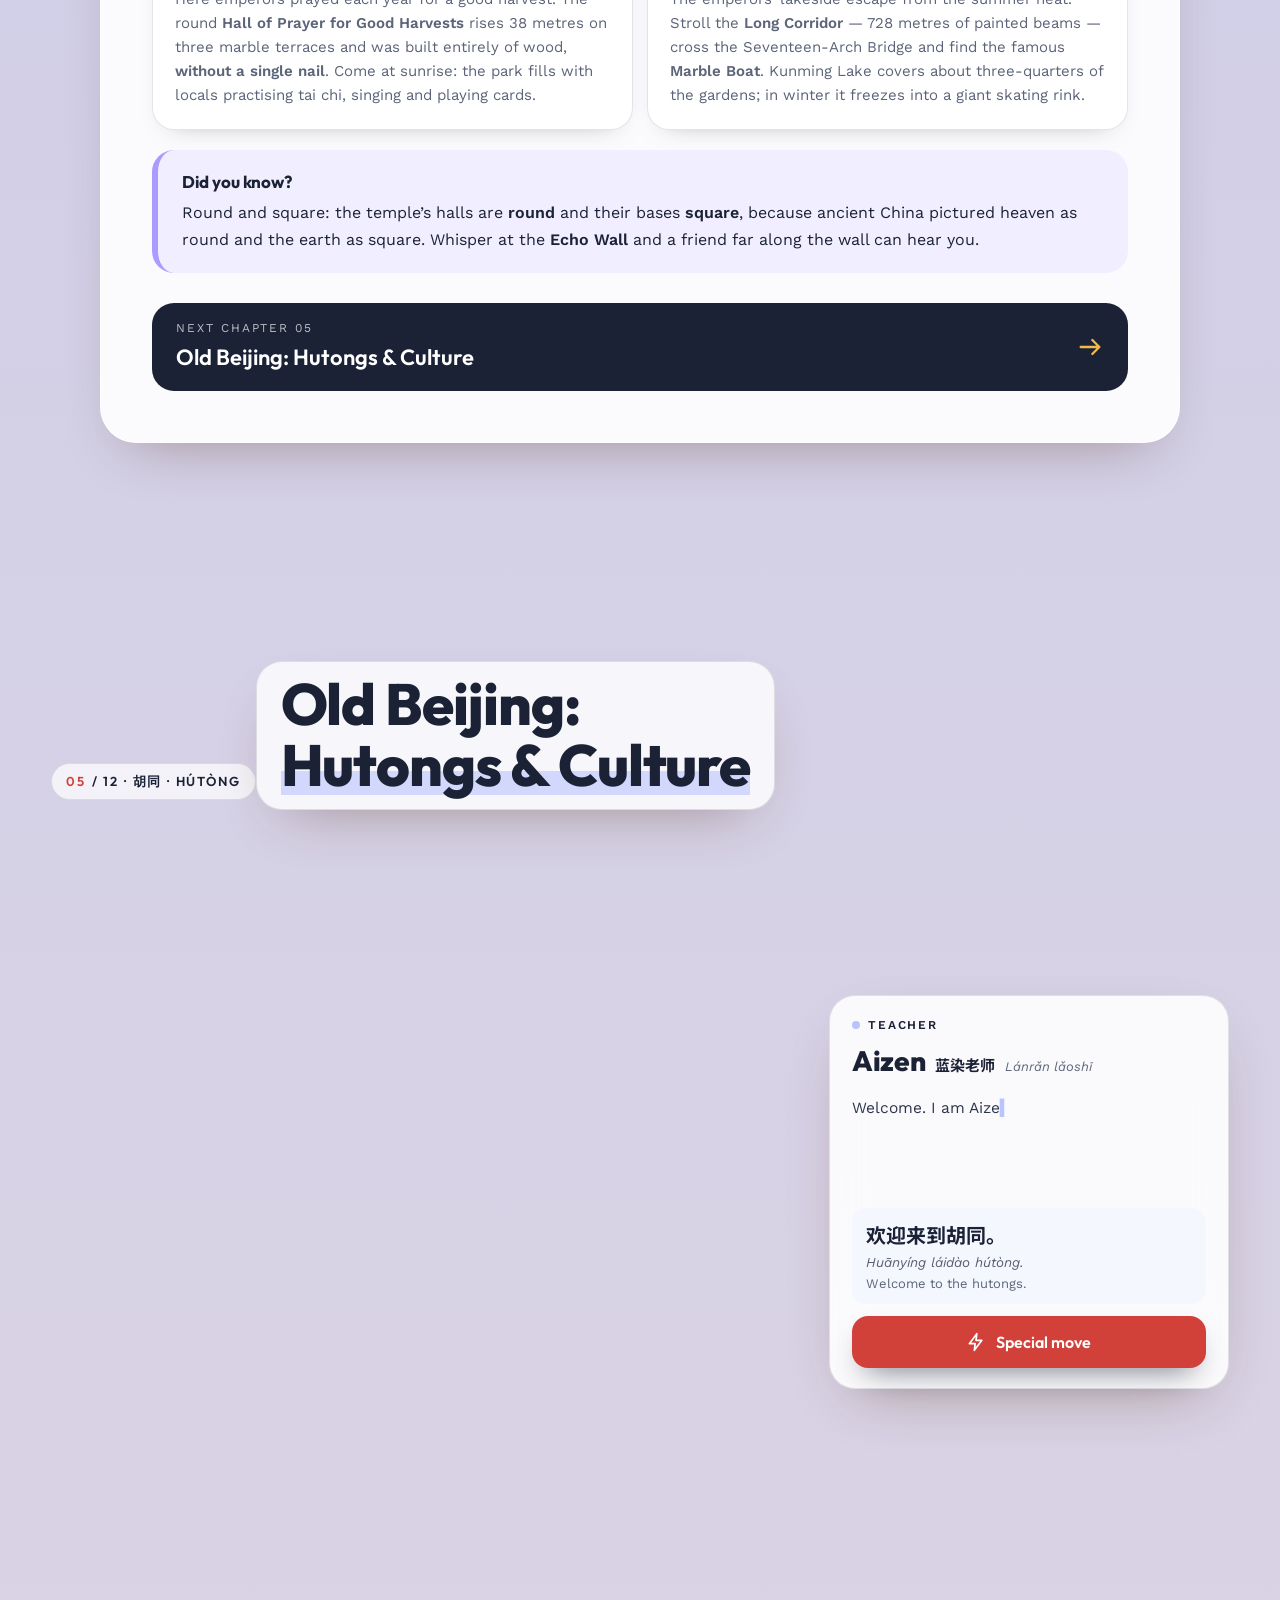
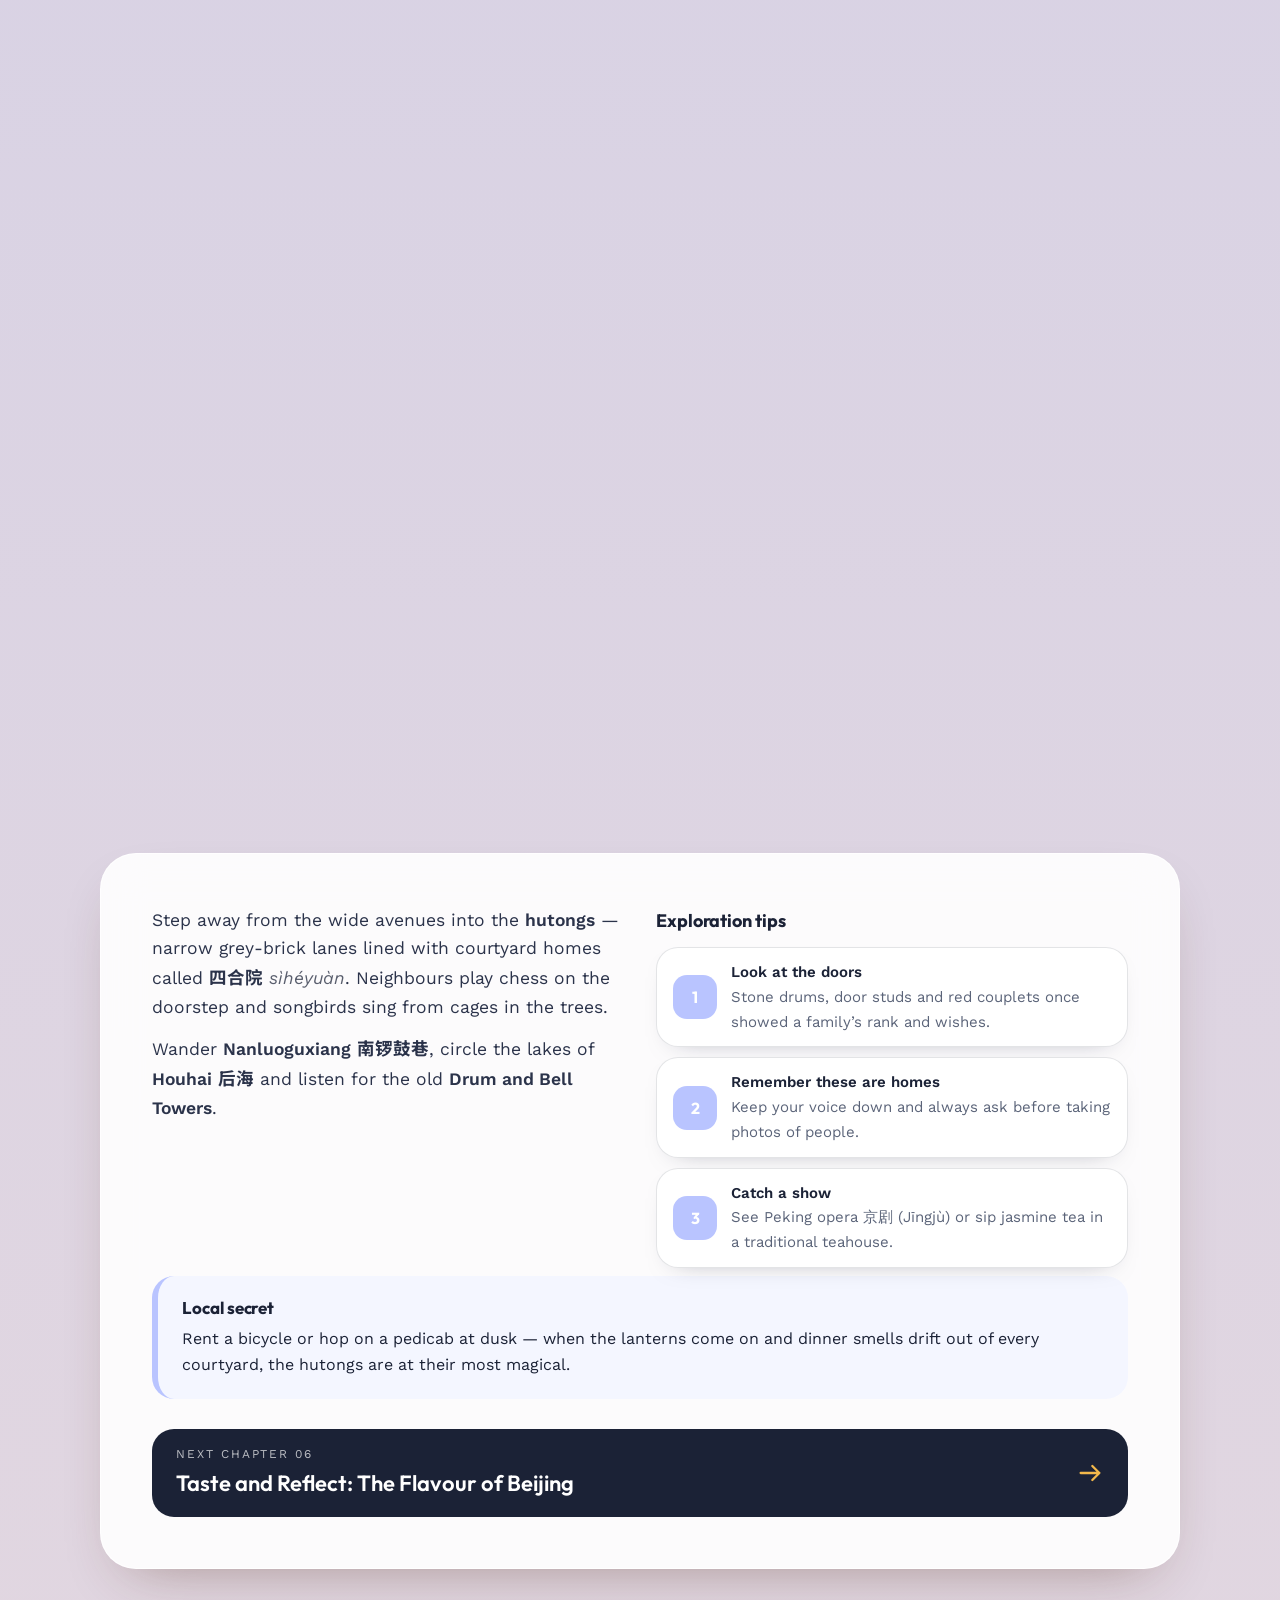
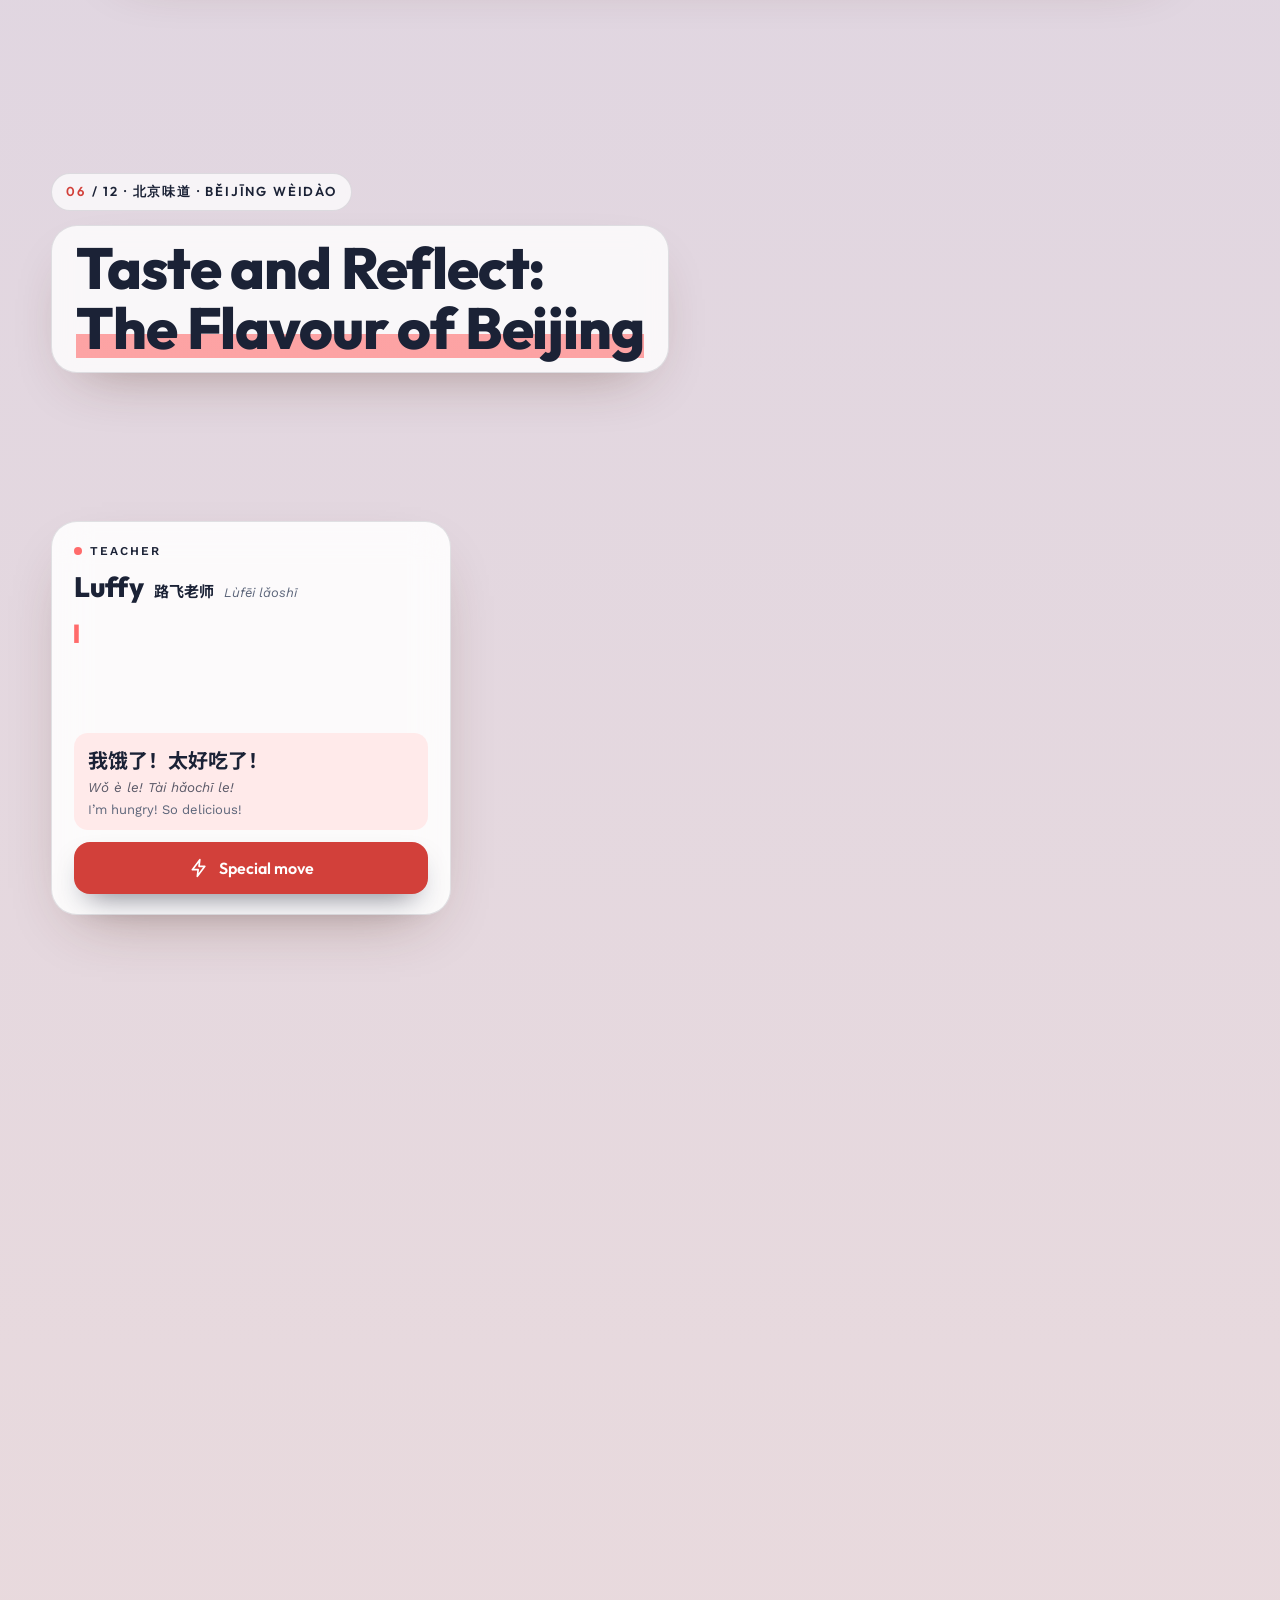
==== commit 436a3434: "Use the supplied integrated app.js with the 3D teacher rigs Replaces the bundle with the uploaded ap" ====
--- a/index.html
+++ b/index.html
@@ -406,6 +406,6 @@
 <button type="button" class="snd hot" aria-pressed="false" aria-label="Toggle special-move sound effects"><svg class="ic"><use href="#ic-mute"/></svg><span>Enable sound</span></button>
 <div id="shout" aria-hidden="true"></div><div class="toast" role="status" aria-live="polite"></div>
 <script id="data" type="application/json">{"ch": [{"id": "intro", "ch": "goku", "name": "Goku", "nm": "Welcome", "ac": "#FF8A1F", "shout": "KA-ME-HA-ME-HA!"}, {"id": "wall", "ch": "naruto", "name": "Naruto", "nm": "Great Wall", "ac": "#FFB627", "shout": "RASENGAN!"}, {"id": "forbidden", "ch": "thorfinn", "name": "Thorfinn", "nm": "Forbidden City", "ac": "#F2D36B", "shout": "I HAVE NO ENEMIES"}, {"id": "temple", "ch": "gojo", "name": "Gojo", "nm": "Temples", "ac": "#A99BFF", "shout": "HOLLOW PURPLE"}, {"id": "hutong", "ch": "aizen", "name": "Aizen", "nm": "Hutongs", "ac": "#B9C4FF", "shout": "SHATTER."}, {"id": "food", "ch": "luffy", "name": "Luffy", "nm": "Food", "ac": "#FF6B6B", "shout": "GUM-GUM PISTOL!"}, {"id": "modern", "ch": "doraemon", "name": "Doraemon", "nm": "Modern", "ac": "#27B5FF", "shout": "ANYWHERE DOOR!"}, {"id": "transit", "ch": "guts", "name": "Guts", "nm": "Transit", "ac": "#FF5A5A", "shout": "DRAGON SLAYER!"}, {"id": "parks", "ch": "levi", "name": "Levi", "nm": "Parks", "ac": "#7CE0A0", "shout": "SPINNING SLASH!"}, {"id": "language", "ch": "anya", "name": "Anya", "nm": "Language", "ac": "#FF7EB6", "shout": "WAKU WAKU!"}, {"id": "seasons", "ch": "usagi", "name": "Usagi", "nm": "Seasons", "ac": "#FFD23F", "shout": "MOON TIARA MAGIC!"}, {"id": "itinerary", "ch": "totoro", "name": "Totoro", "nm": "Itinerary", "ac": "#6FE08A", "shout": "GROW!"}]}</script>
-<script type="module" src="assets/app.js?v=10"></script>
+<script type="module" src="assets/app.js?v=11"></script>
 </body>
 </html>
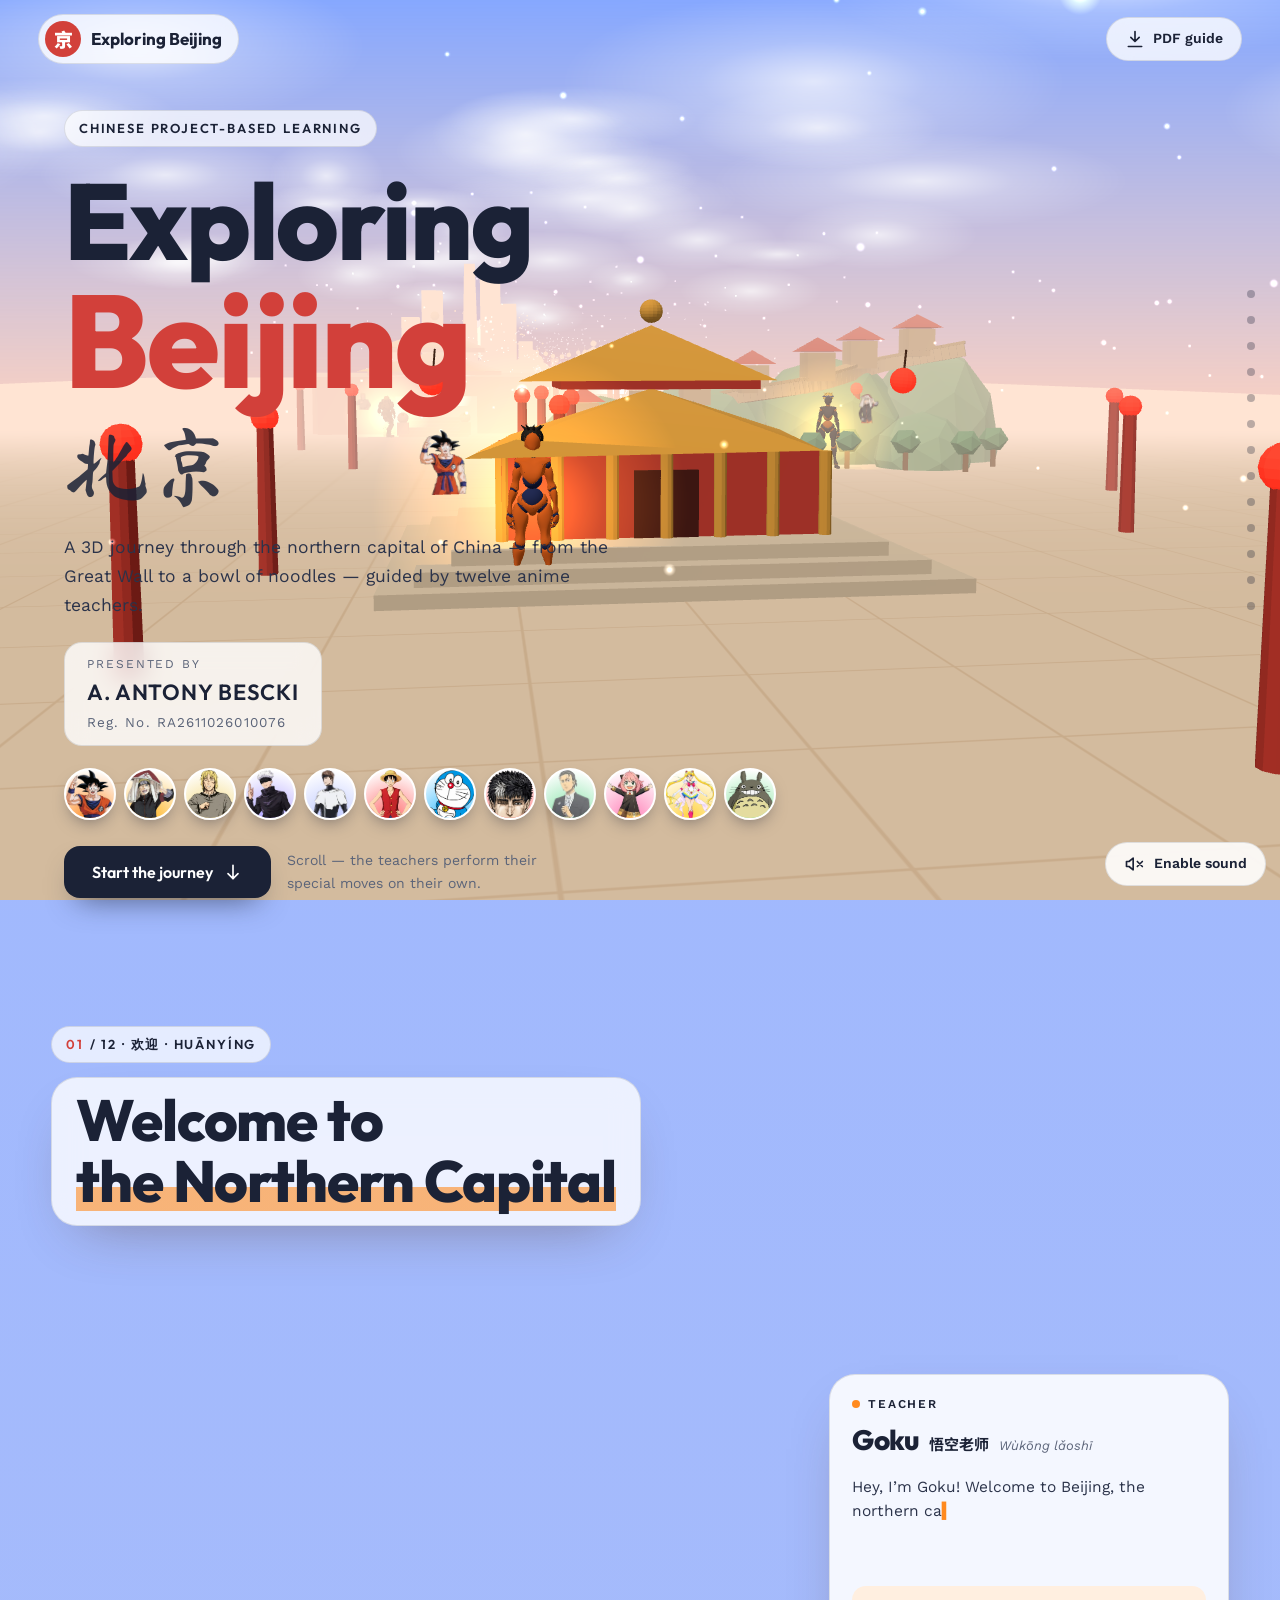
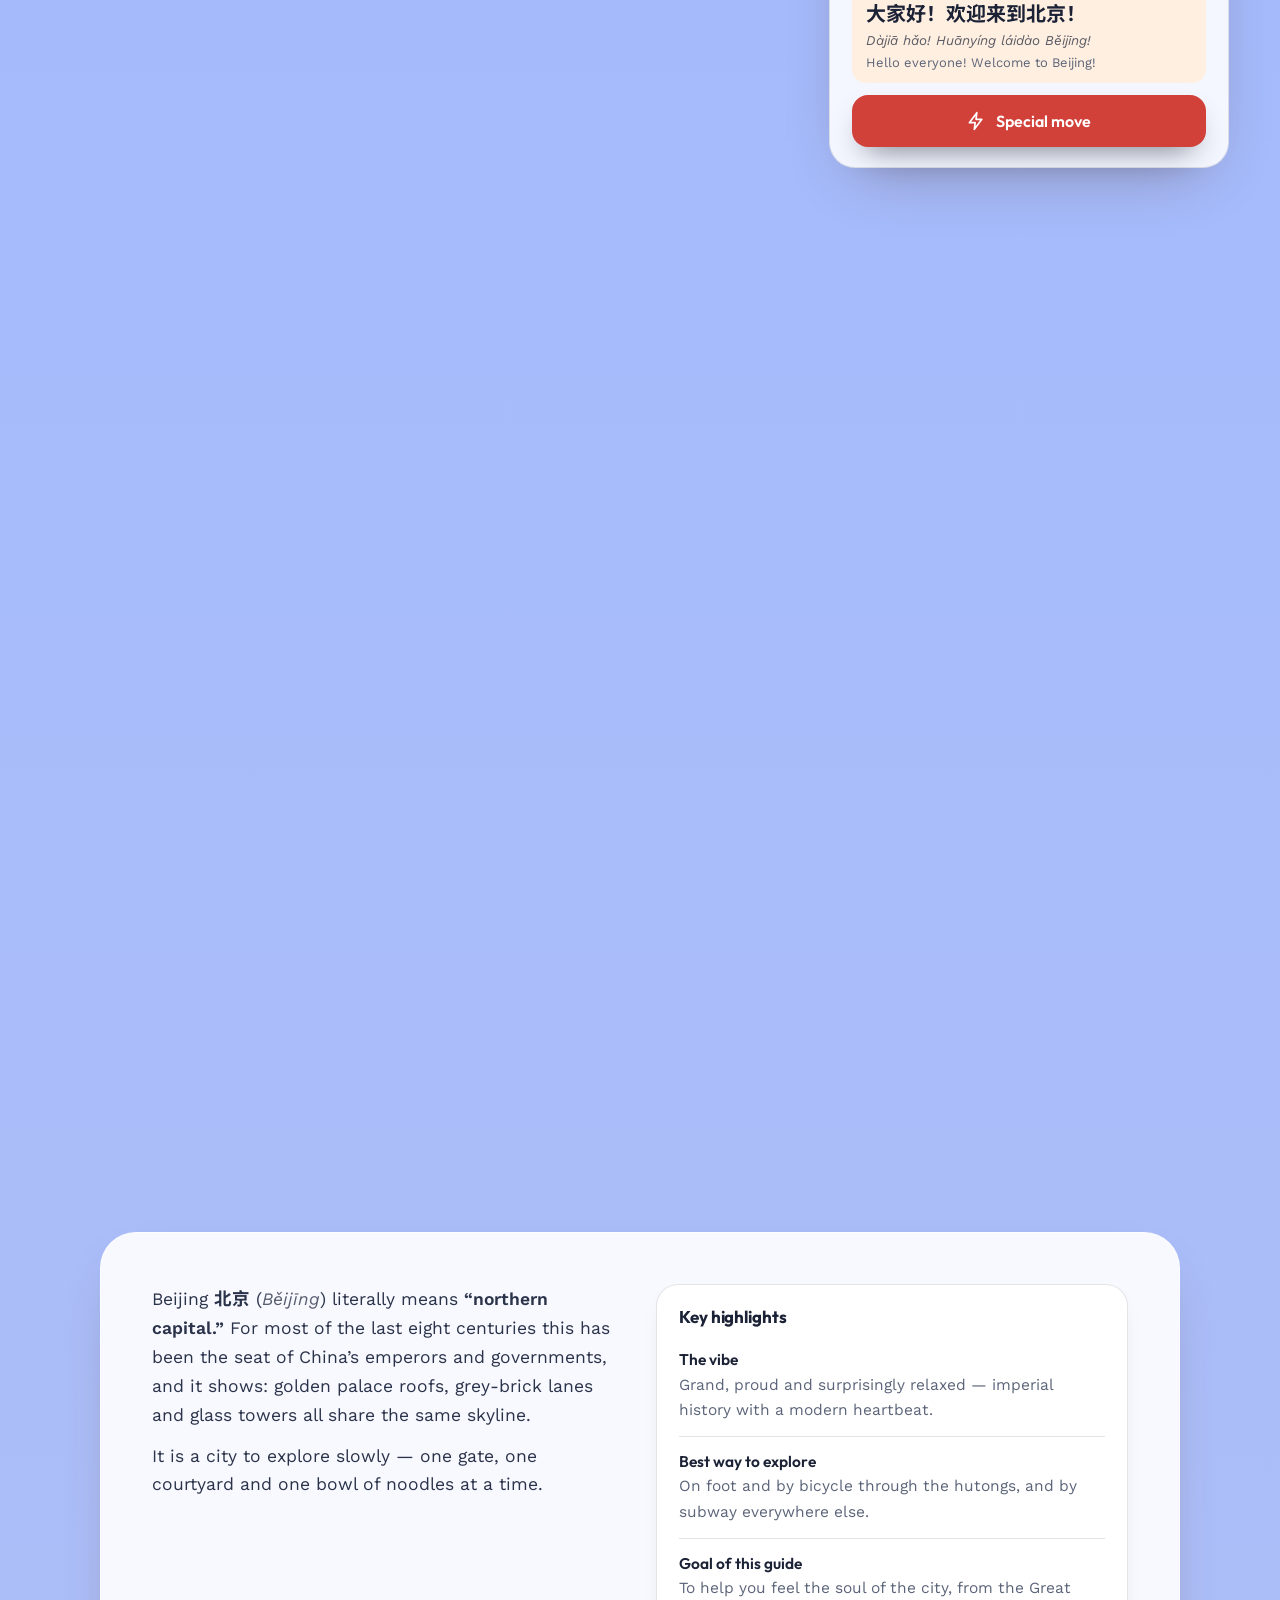
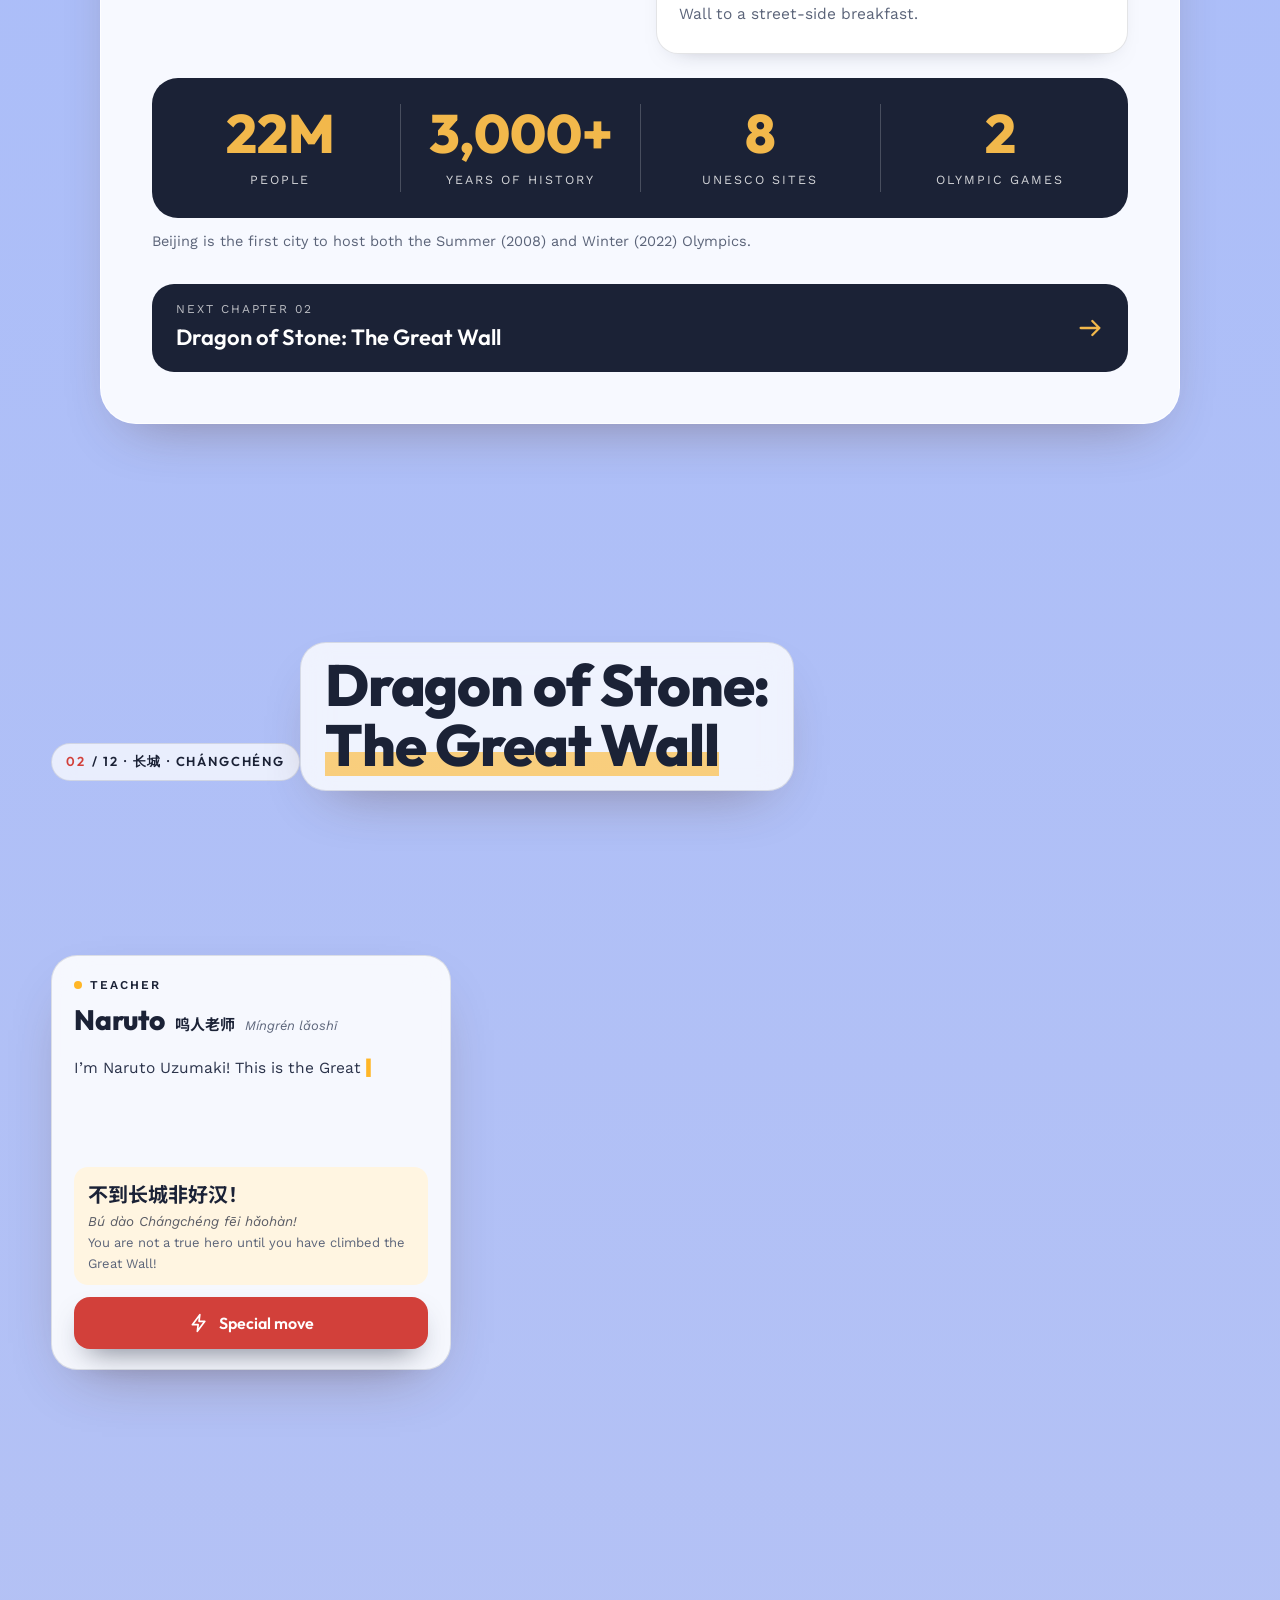
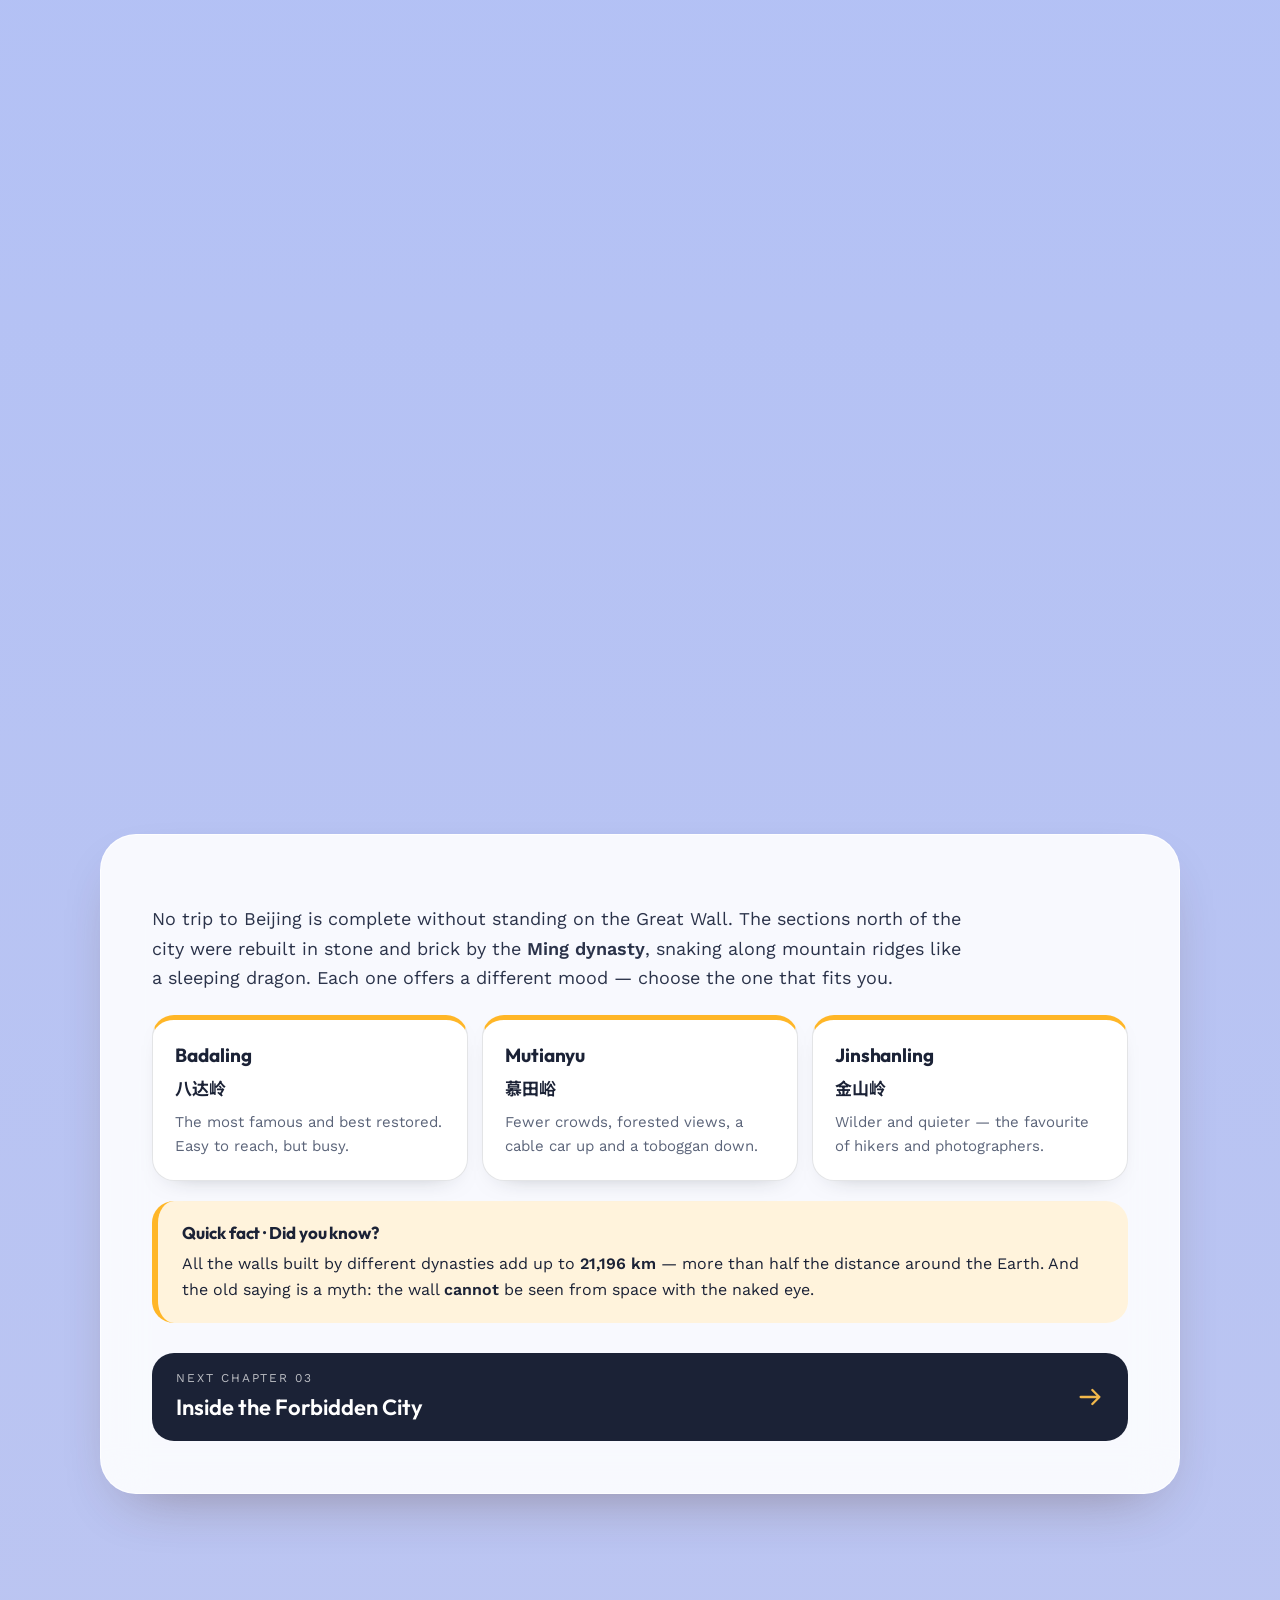
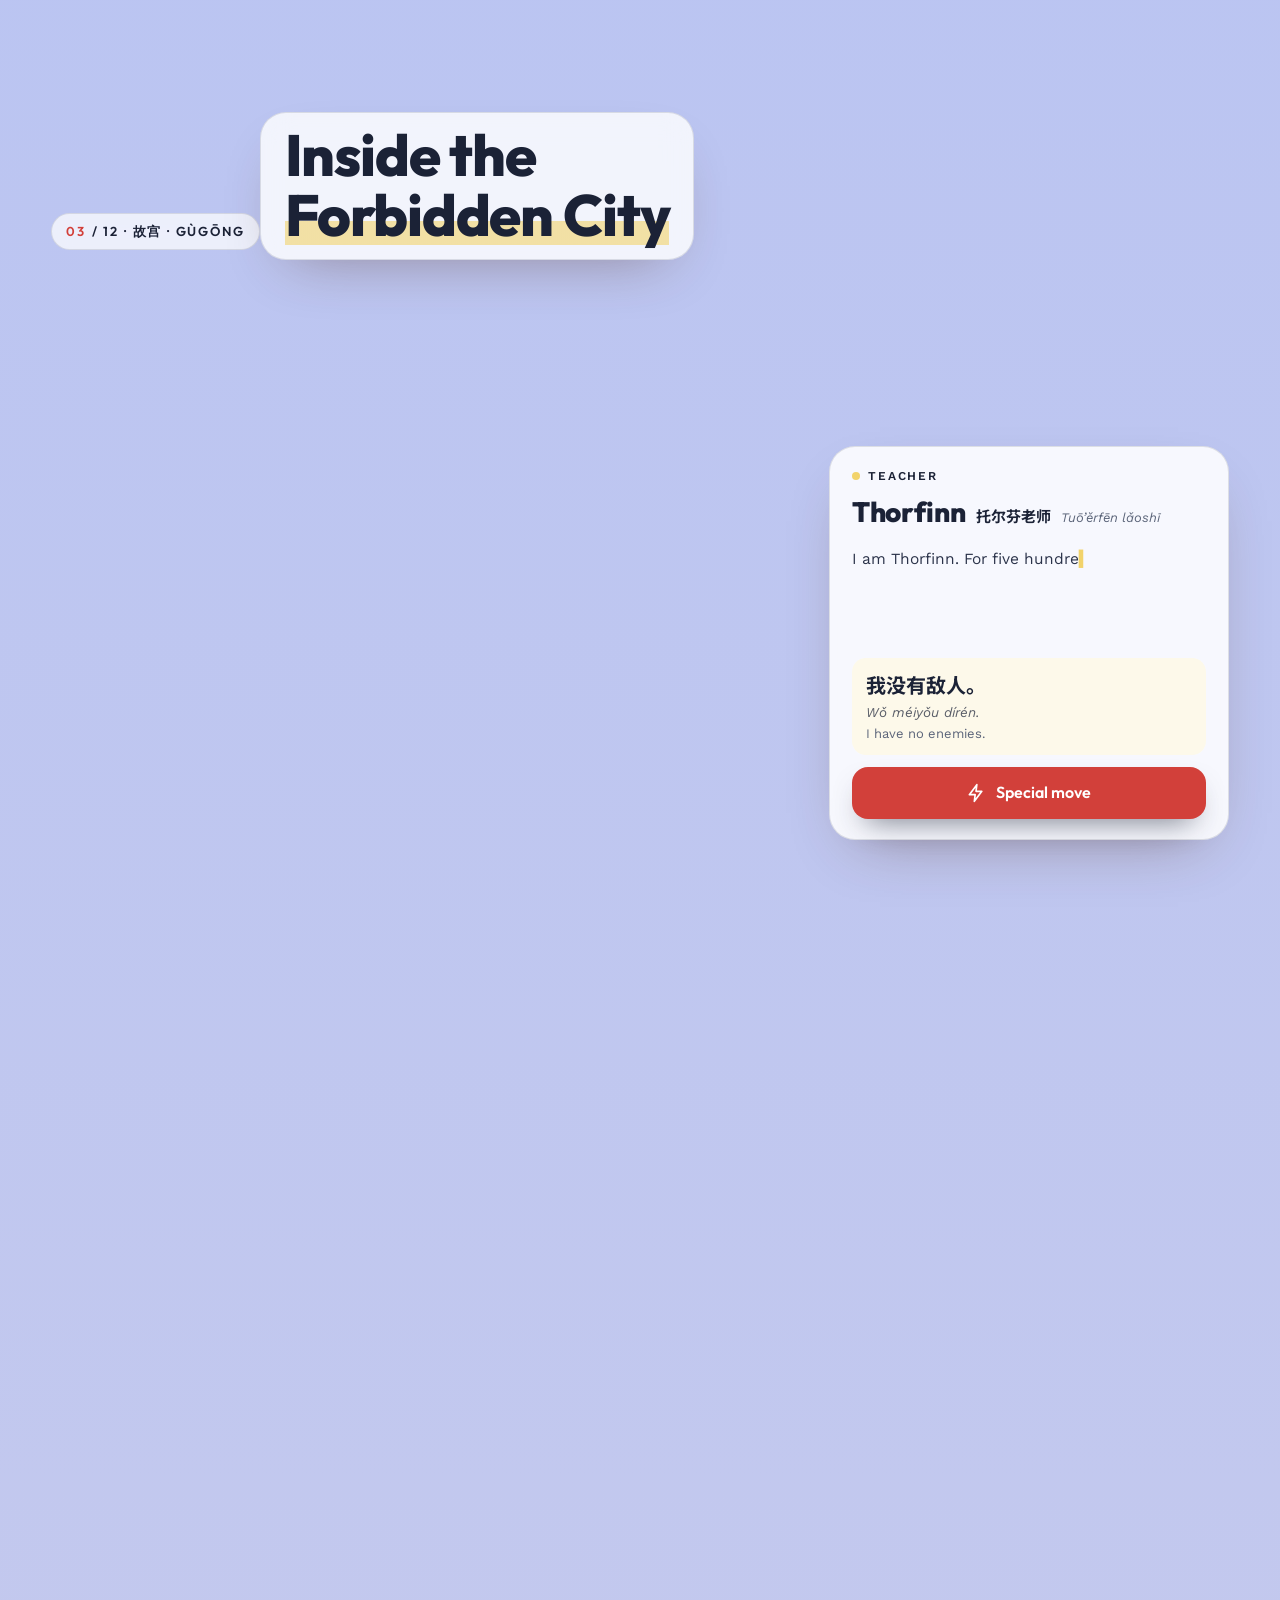
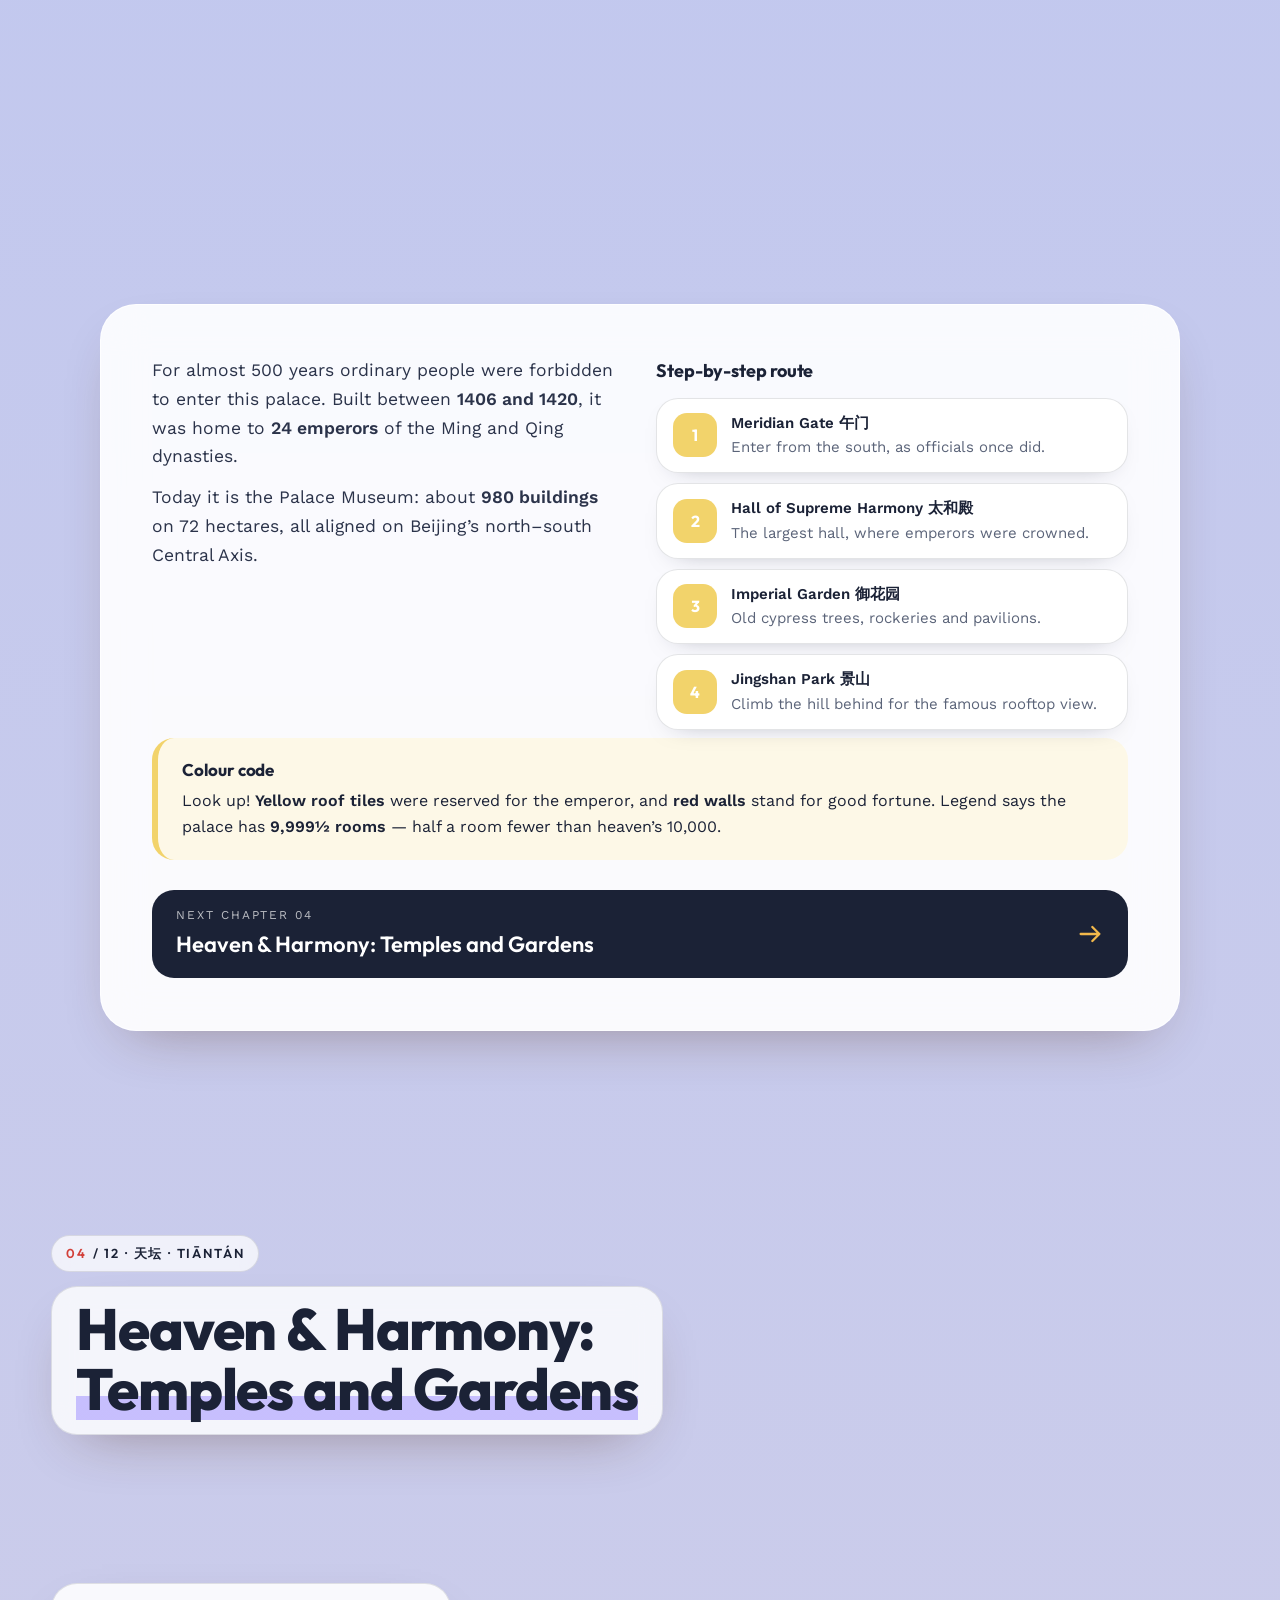
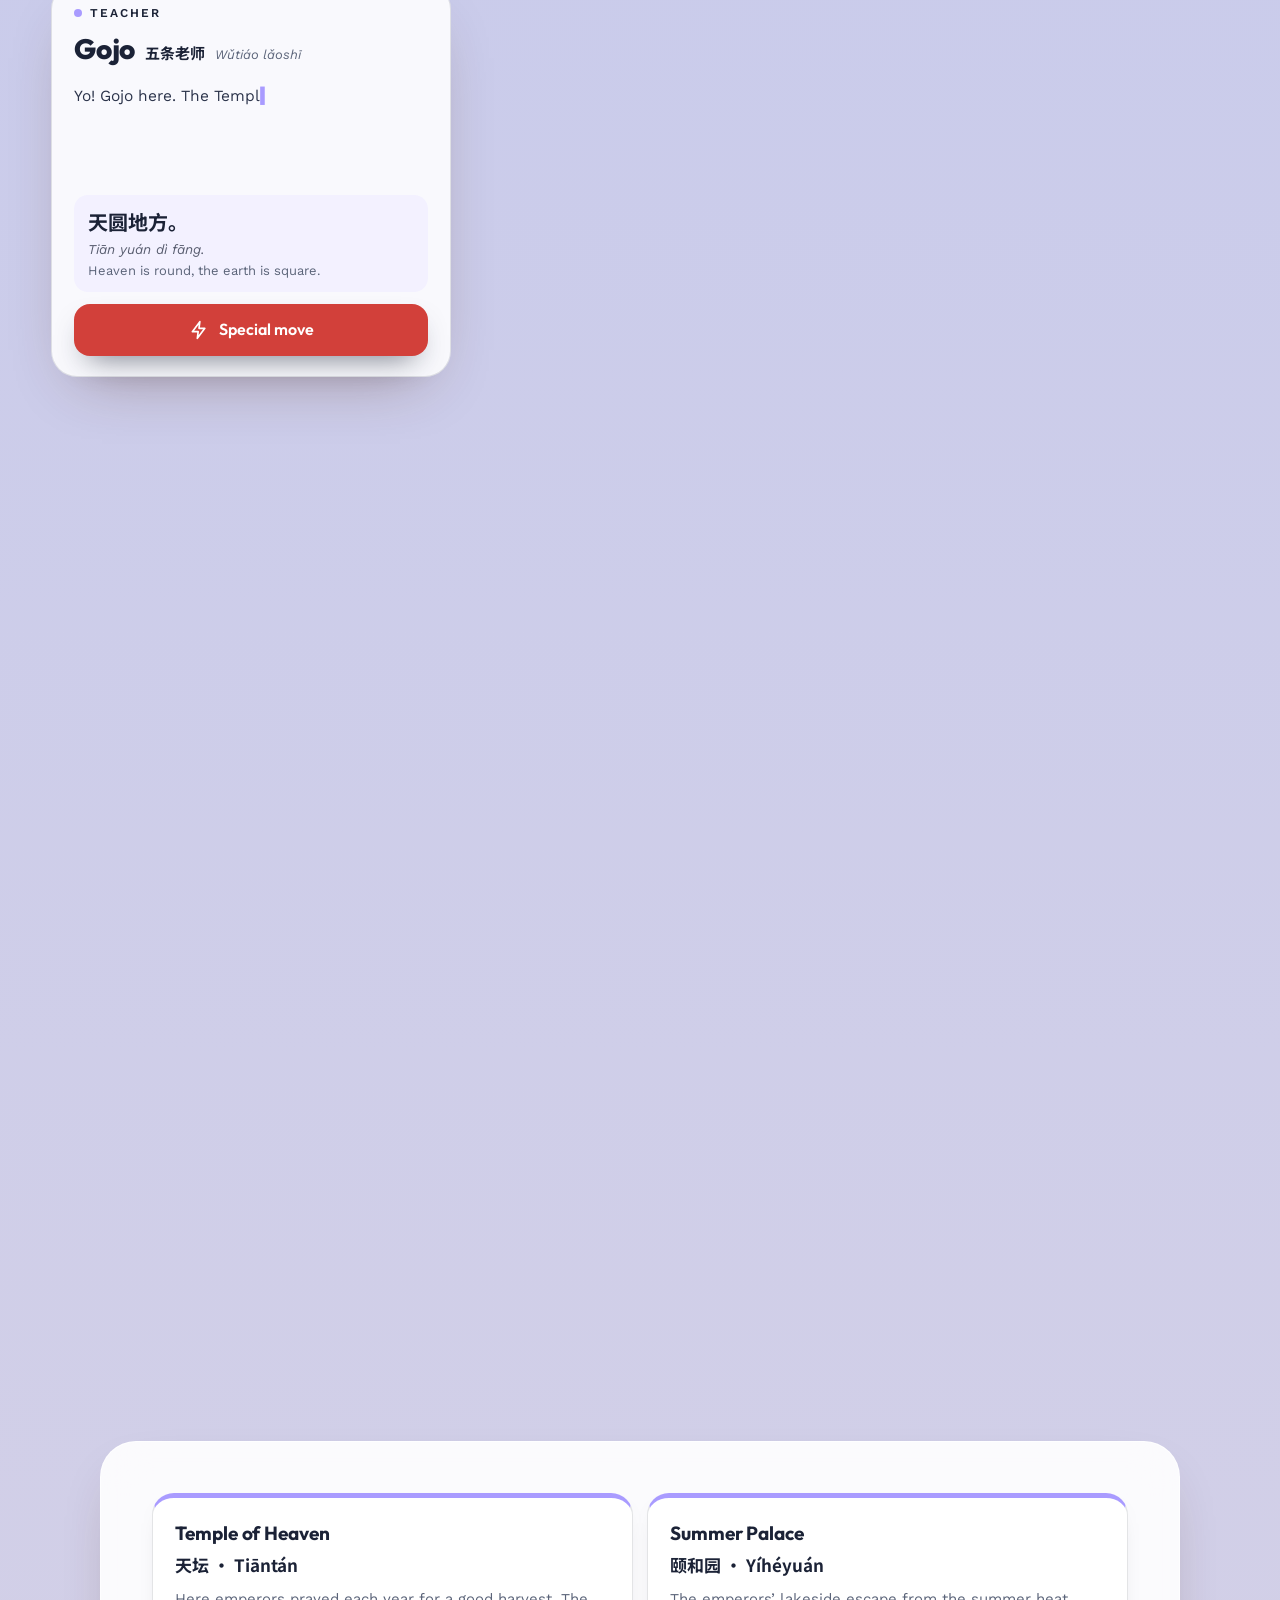
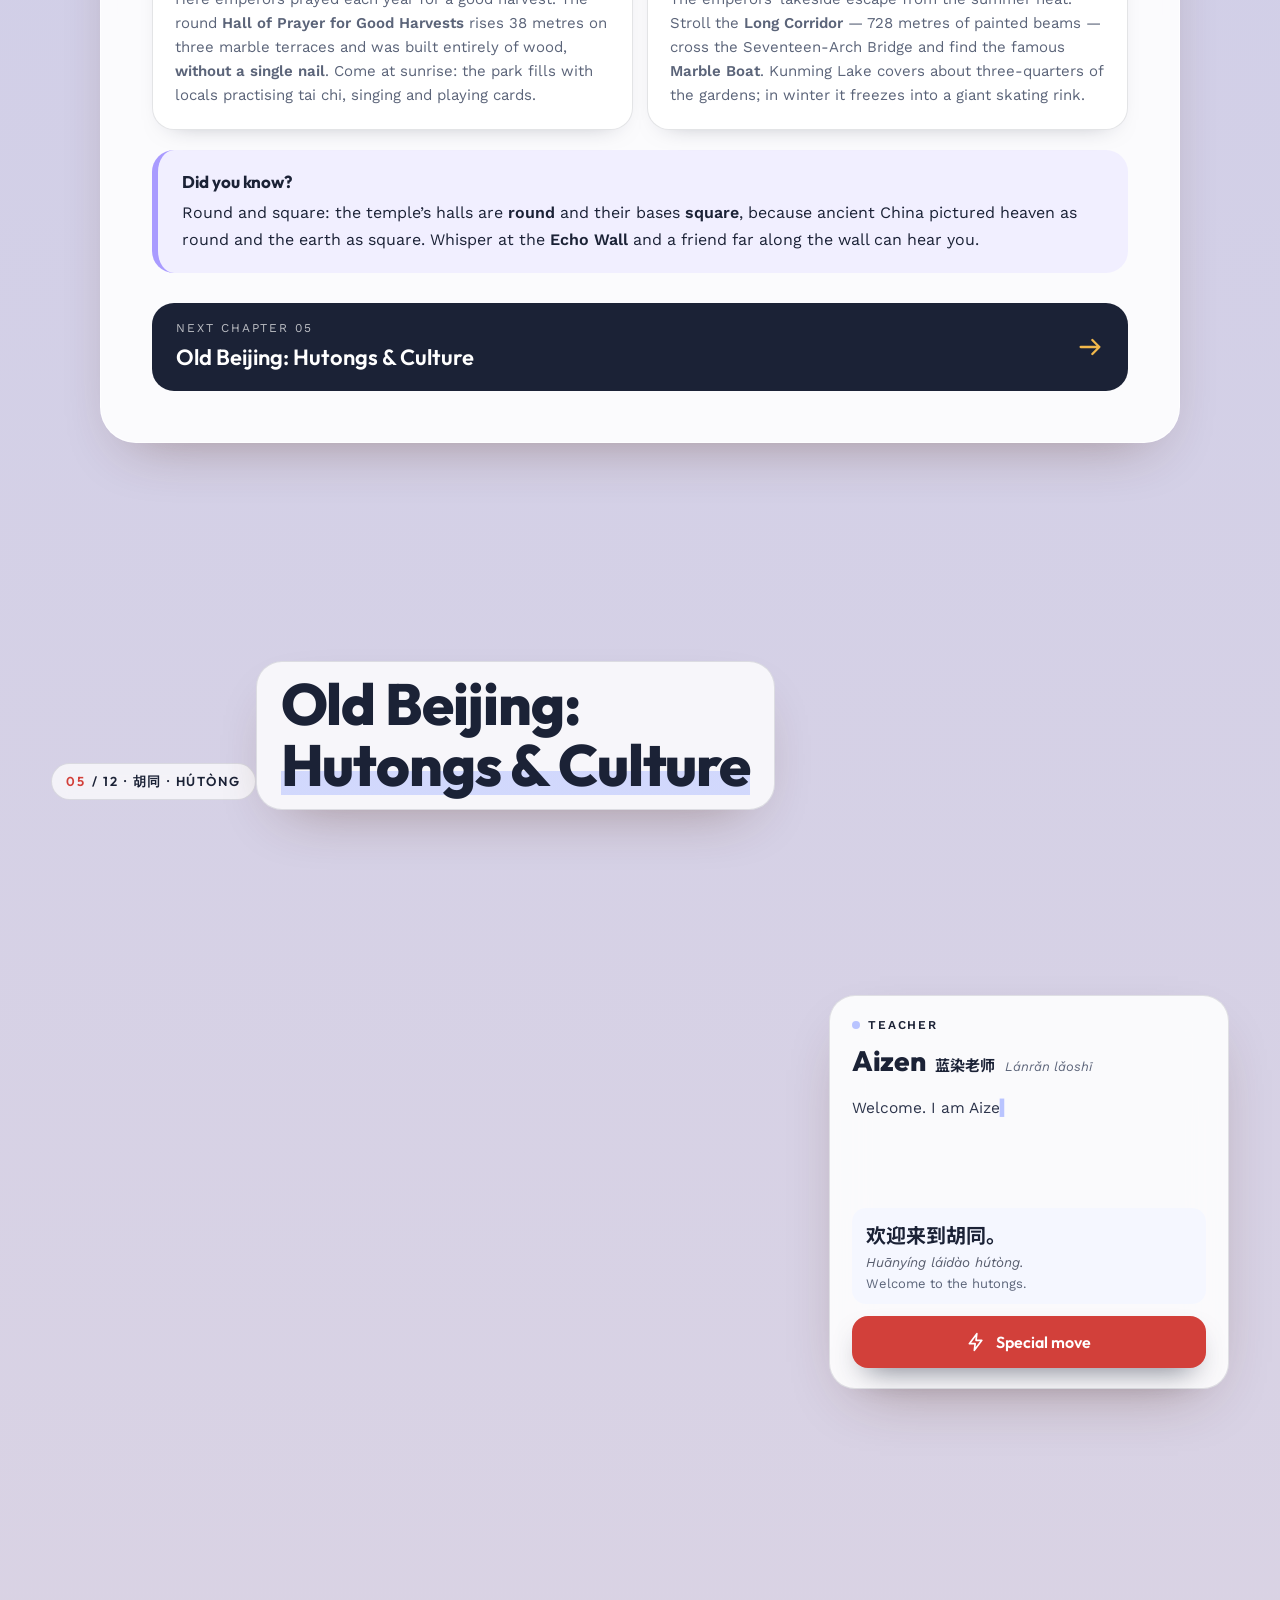
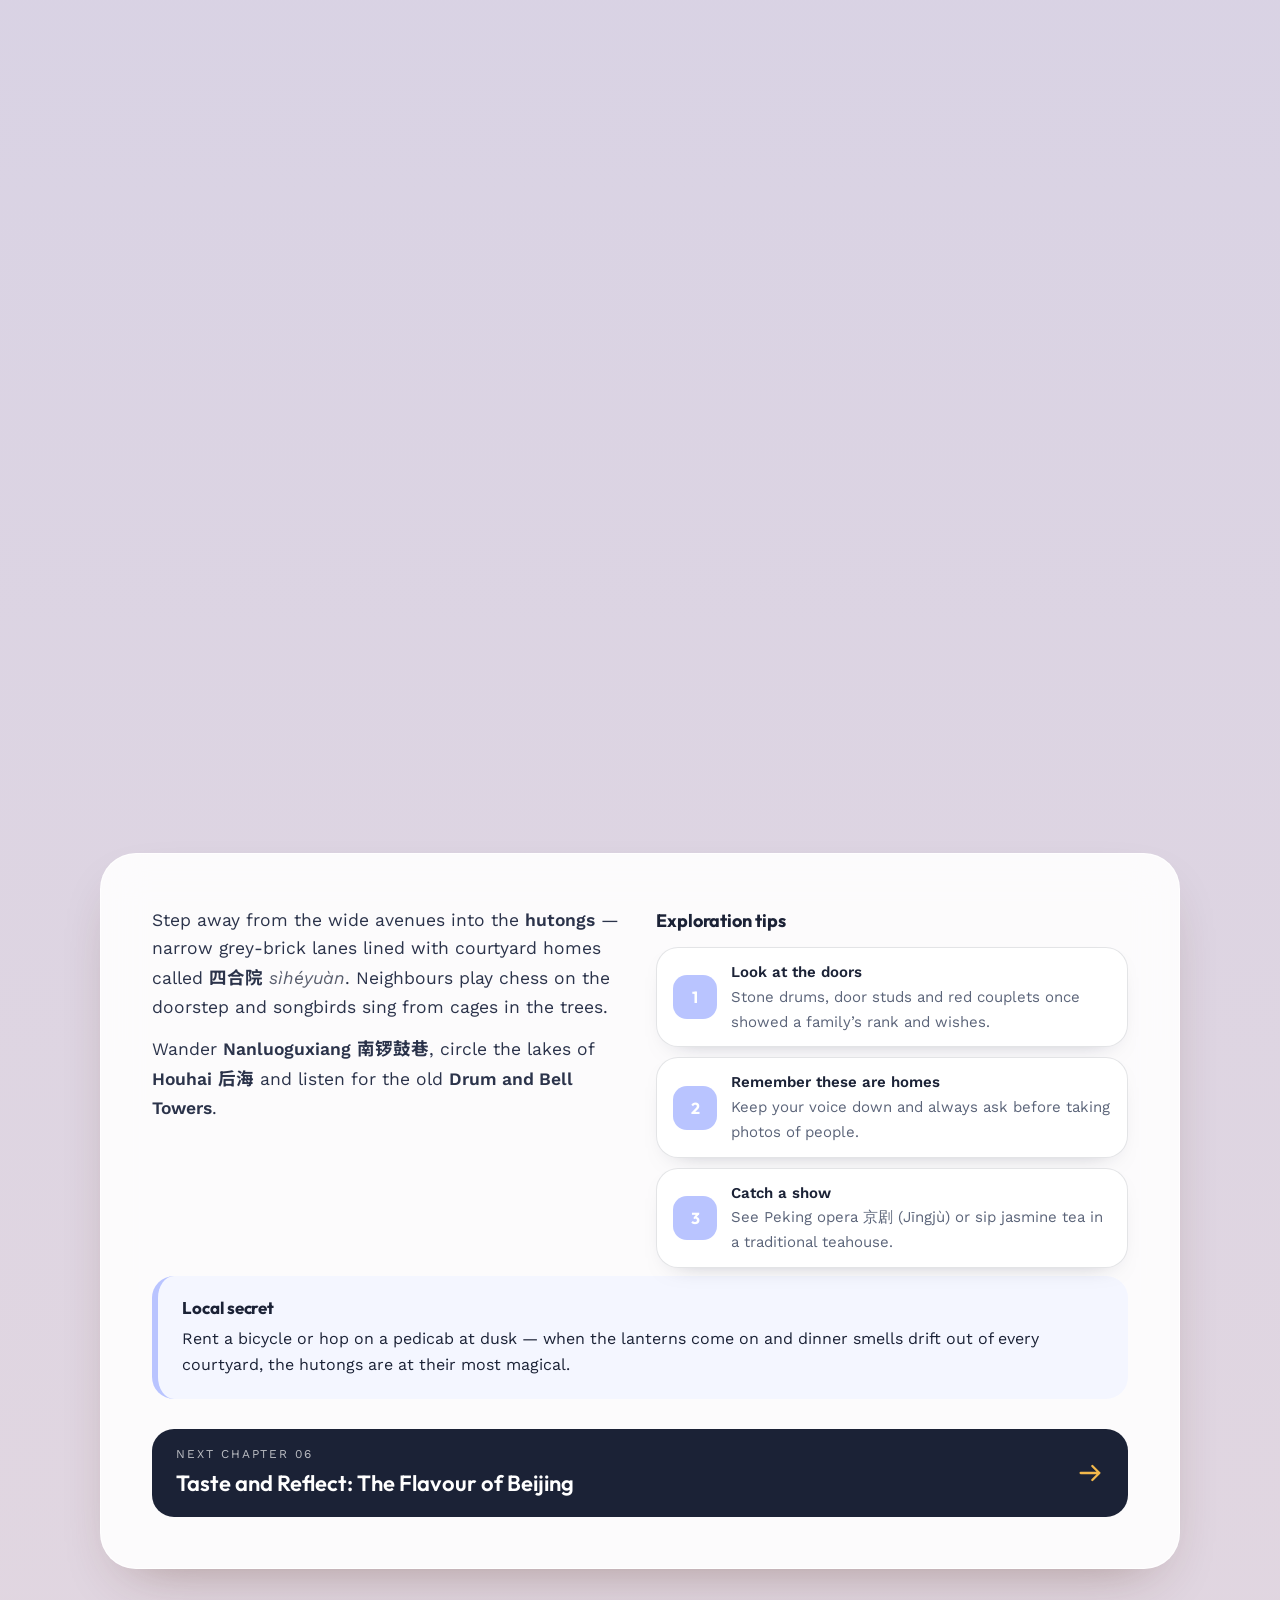
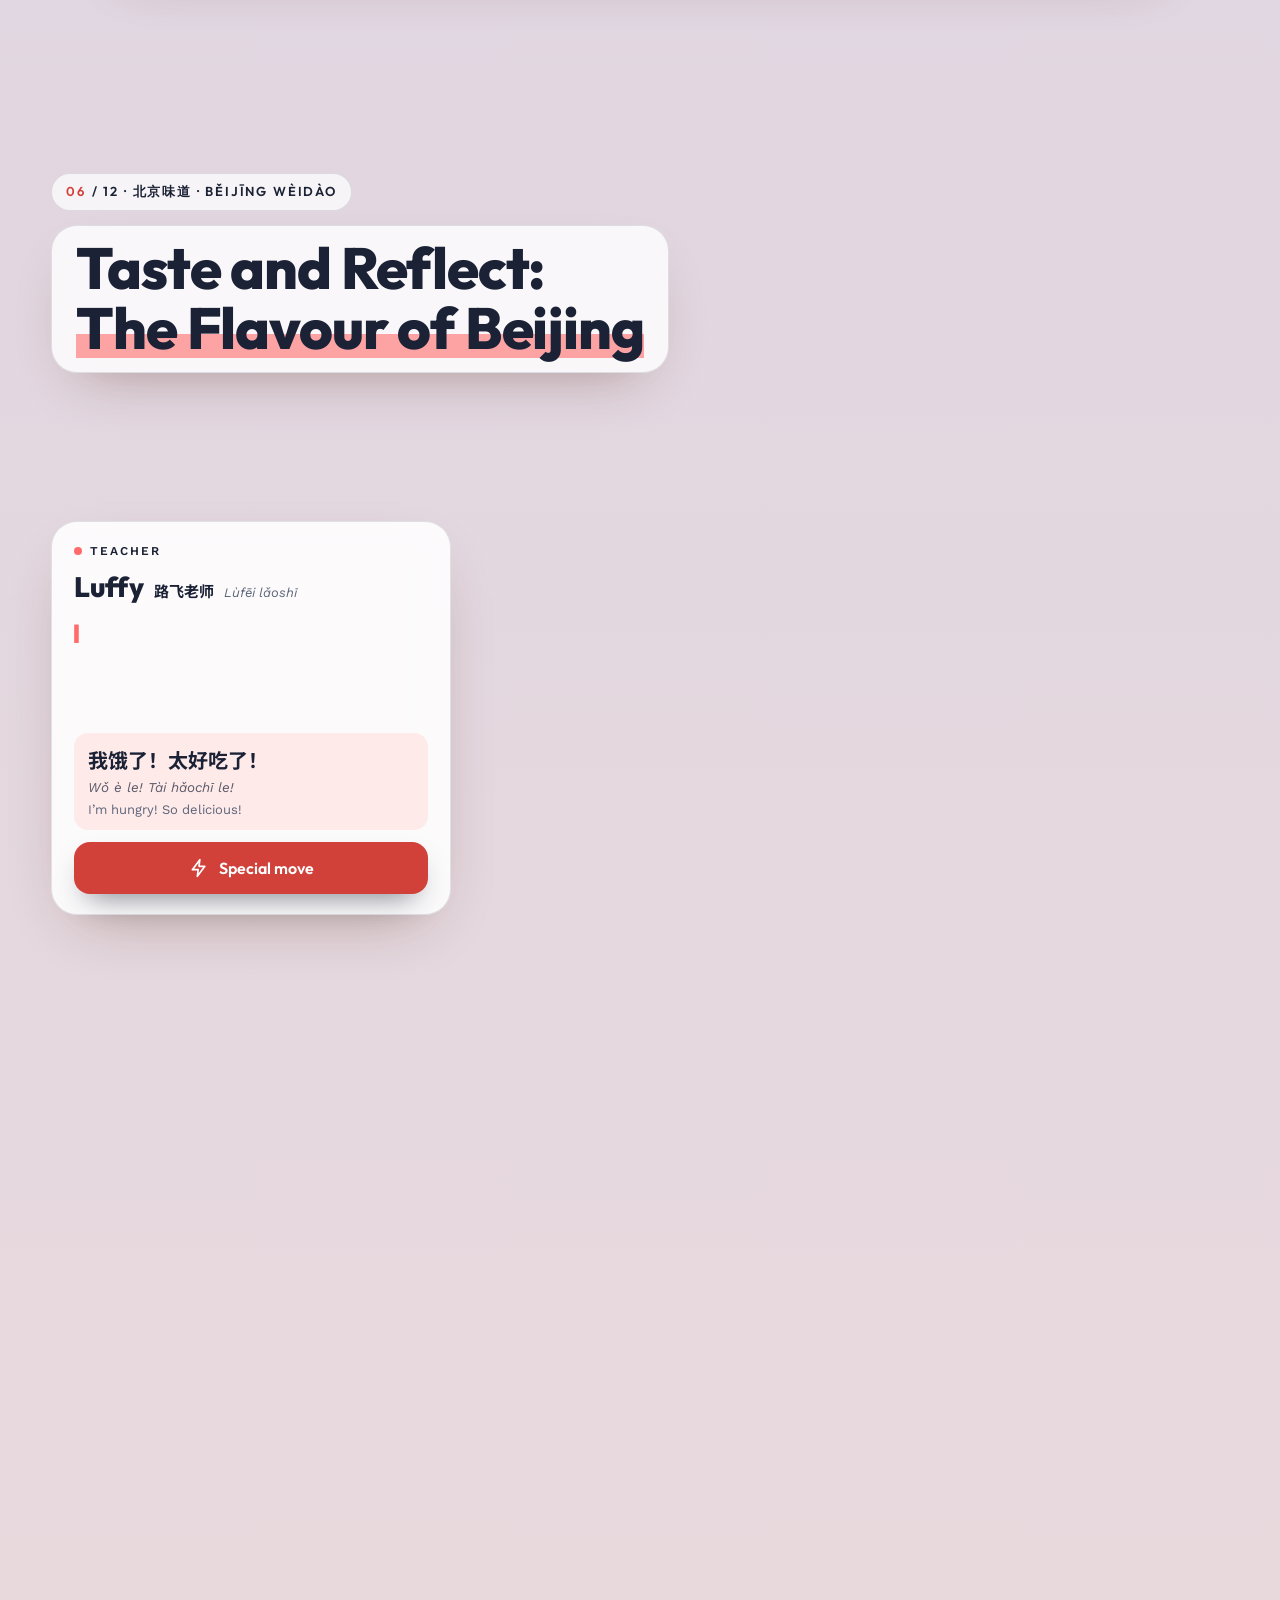
==== commit f763f004: "Publish animated 3D character models and the teacher archive page Loads free rigged glTF characters " ====
--- a/index.html
+++ b/index.html
@@ -401,11 +401,11 @@
 </section></main>
 <footer><strong>A. ANTONY BESCKI</strong><p>Reg. No. RA2611026010076 · Chinese Project-Based Learning</p>
 <p><a href="classic/" style="color:#FFC247">Open the classic version</a></p>
-<p class="credit">Character artwork belongs to its original creators and studios and appears here only for a non-commercial school project.</p></footer>
+<p class="credit">Character artwork belongs to its original creators and studios and appears here only for a non-commercial school project. 3D body models: Xbot, Soldier and Michelle (Mixamo, bundled with Three.js) and RobotExpressive by Tomás Laulhé (CC0). <a href="archive/" style="color:#FFC247">Teacher archive</a></p></footer>
 <div class="dock" aria-hidden="true"><span>CH</span><b>00</b><span class="nm">Start</span></div>
 <button type="button" class="snd hot" aria-pressed="false" aria-label="Toggle special-move sound effects"><svg class="ic"><use href="#ic-mute"/></svg><span>Enable sound</span></button>
 <div id="shout" aria-hidden="true"></div><div class="toast" role="status" aria-live="polite"></div>
 <script id="data" type="application/json">{"ch": [{"id": "intro", "ch": "goku", "name": "Goku", "nm": "Welcome", "ac": "#FF8A1F", "shout": "KA-ME-HA-ME-HA!"}, {"id": "wall", "ch": "naruto", "name": "Naruto", "nm": "Great Wall", "ac": "#FFB627", "shout": "RASENGAN!"}, {"id": "forbidden", "ch": "thorfinn", "name": "Thorfinn", "nm": "Forbidden City", "ac": "#F2D36B", "shout": "I HAVE NO ENEMIES"}, {"id": "temple", "ch": "gojo", "name": "Gojo", "nm": "Temples", "ac": "#A99BFF", "shout": "HOLLOW PURPLE"}, {"id": "hutong", "ch": "aizen", "name": "Aizen", "nm": "Hutongs", "ac": "#B9C4FF", "shout": "SHATTER."}, {"id": "food", "ch": "luffy", "name": "Luffy", "nm": "Food", "ac": "#FF6B6B", "shout": "GUM-GUM PISTOL!"}, {"id": "modern", "ch": "doraemon", "name": "Doraemon", "nm": "Modern", "ac": "#27B5FF", "shout": "ANYWHERE DOOR!"}, {"id": "transit", "ch": "guts", "name": "Guts", "nm": "Transit", "ac": "#FF5A5A", "shout": "DRAGON SLAYER!"}, {"id": "parks", "ch": "levi", "name": "Levi", "nm": "Parks", "ac": "#7CE0A0", "shout": "SPINNING SLASH!"}, {"id": "language", "ch": "anya", "name": "Anya", "nm": "Language", "ac": "#FF7EB6", "shout": "WAKU WAKU!"}, {"id": "seasons", "ch": "usagi", "name": "Usagi", "nm": "Seasons", "ac": "#FFD23F", "shout": "MOON TIARA MAGIC!"}, {"id": "itinerary", "ch": "totoro", "name": "Totoro", "nm": "Itinerary", "ac": "#6FE08A", "shout": "GROW!"}]}</script>
-<script type="module" src="assets/app.js?v=11"></script>
+<script type="module" src="assets/app.js?v=12"></script>
 </body>
 </html>
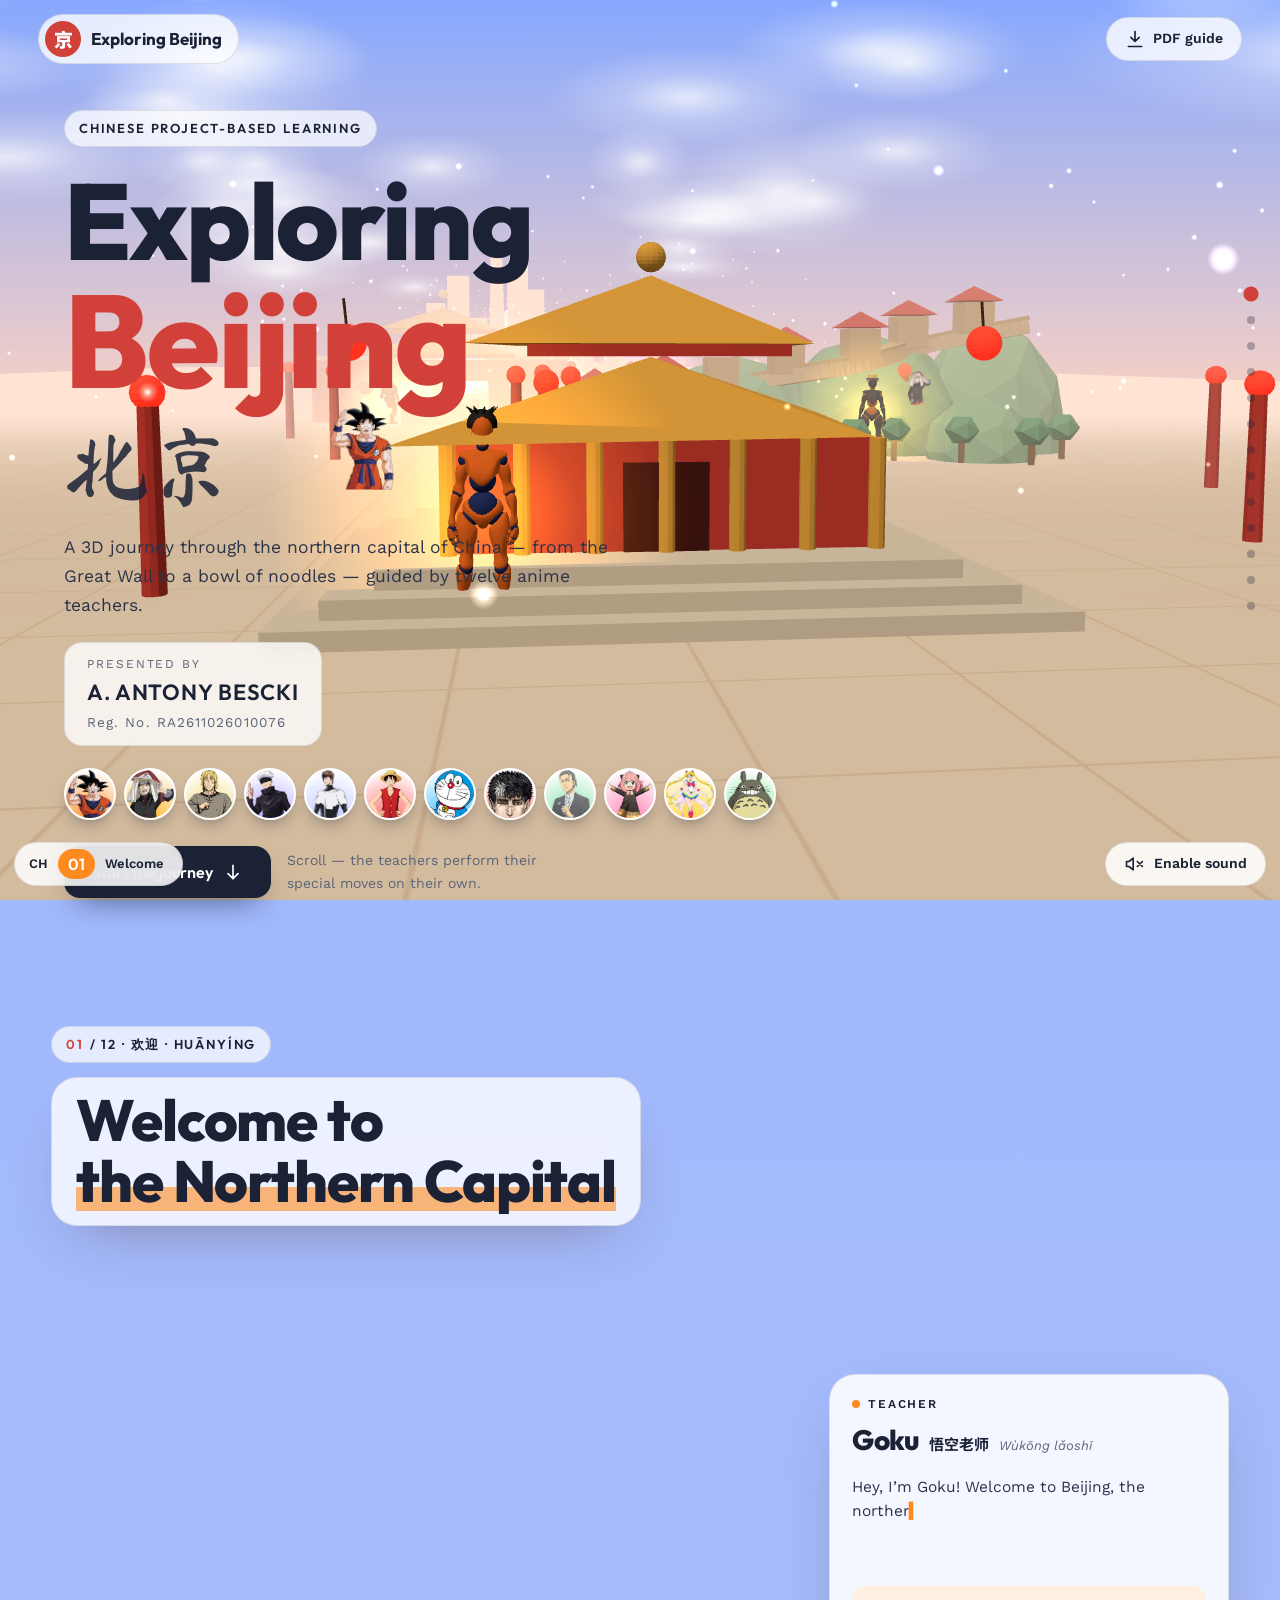
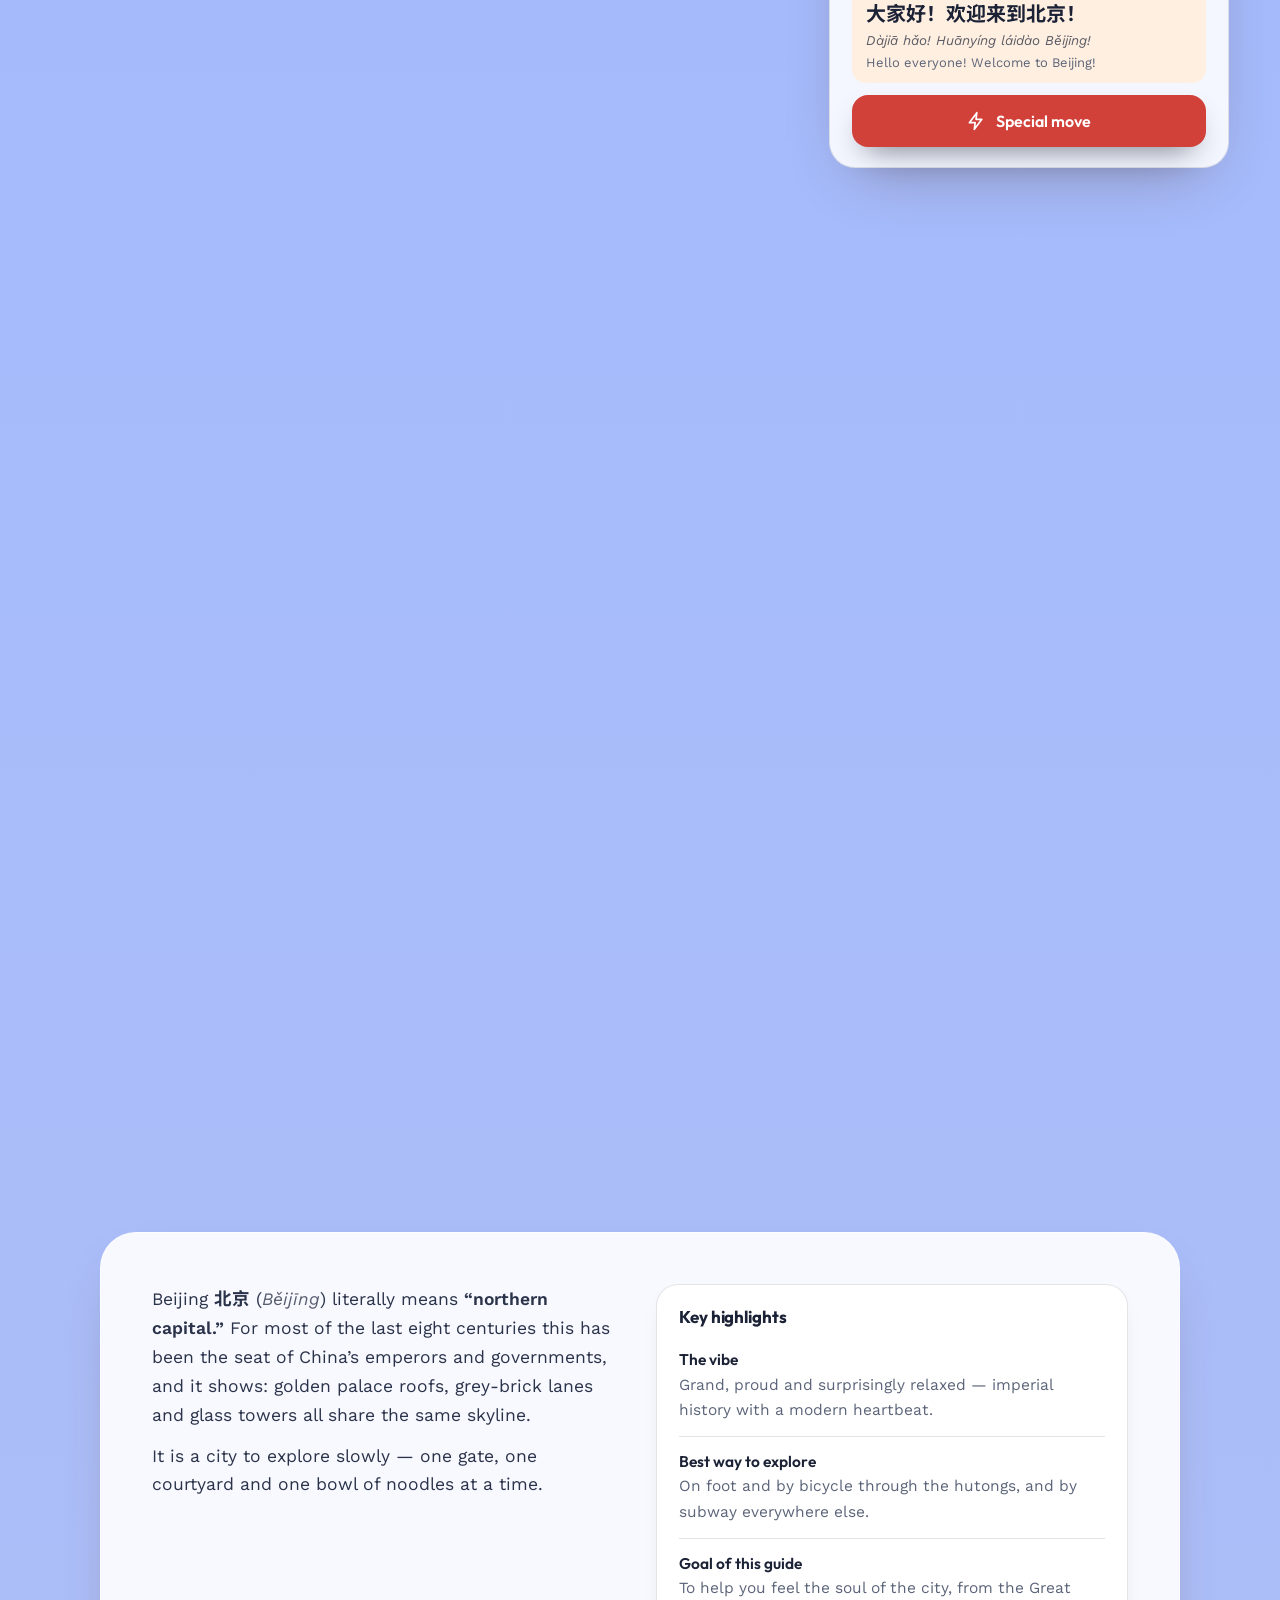
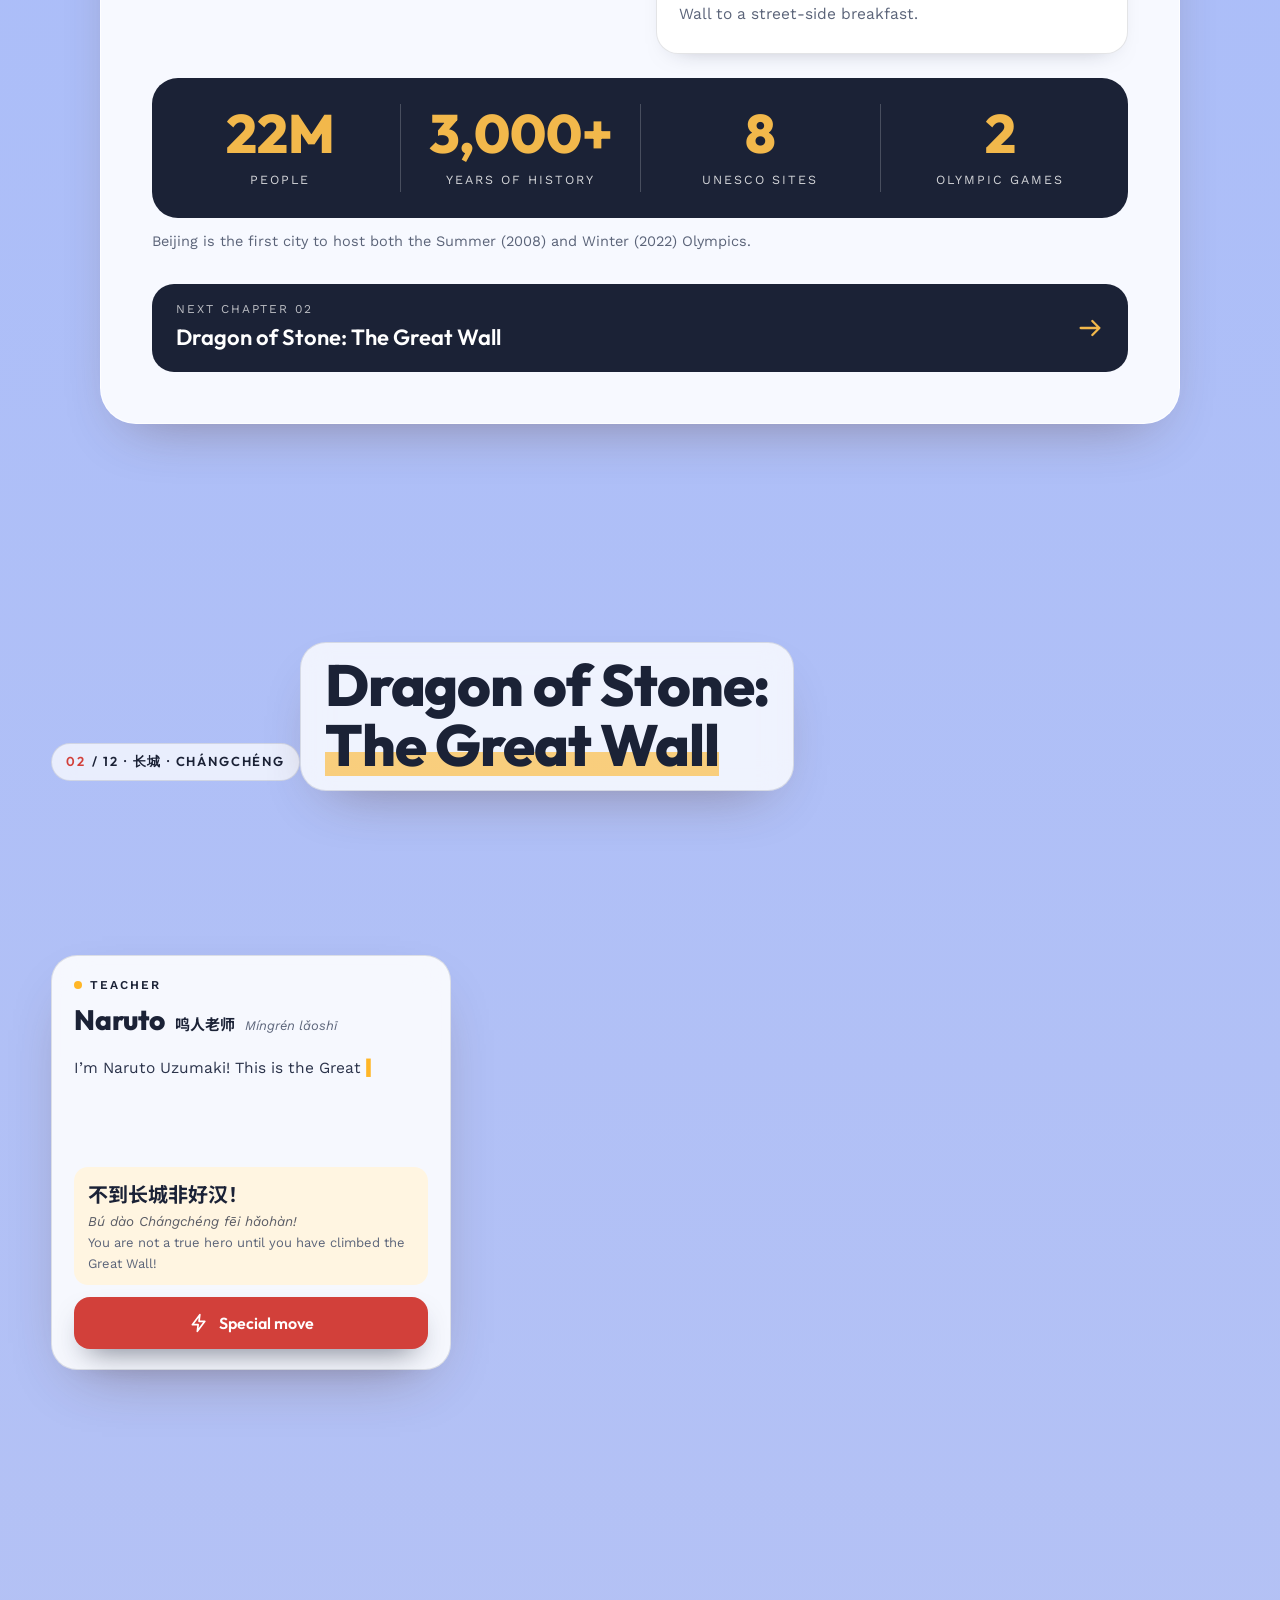
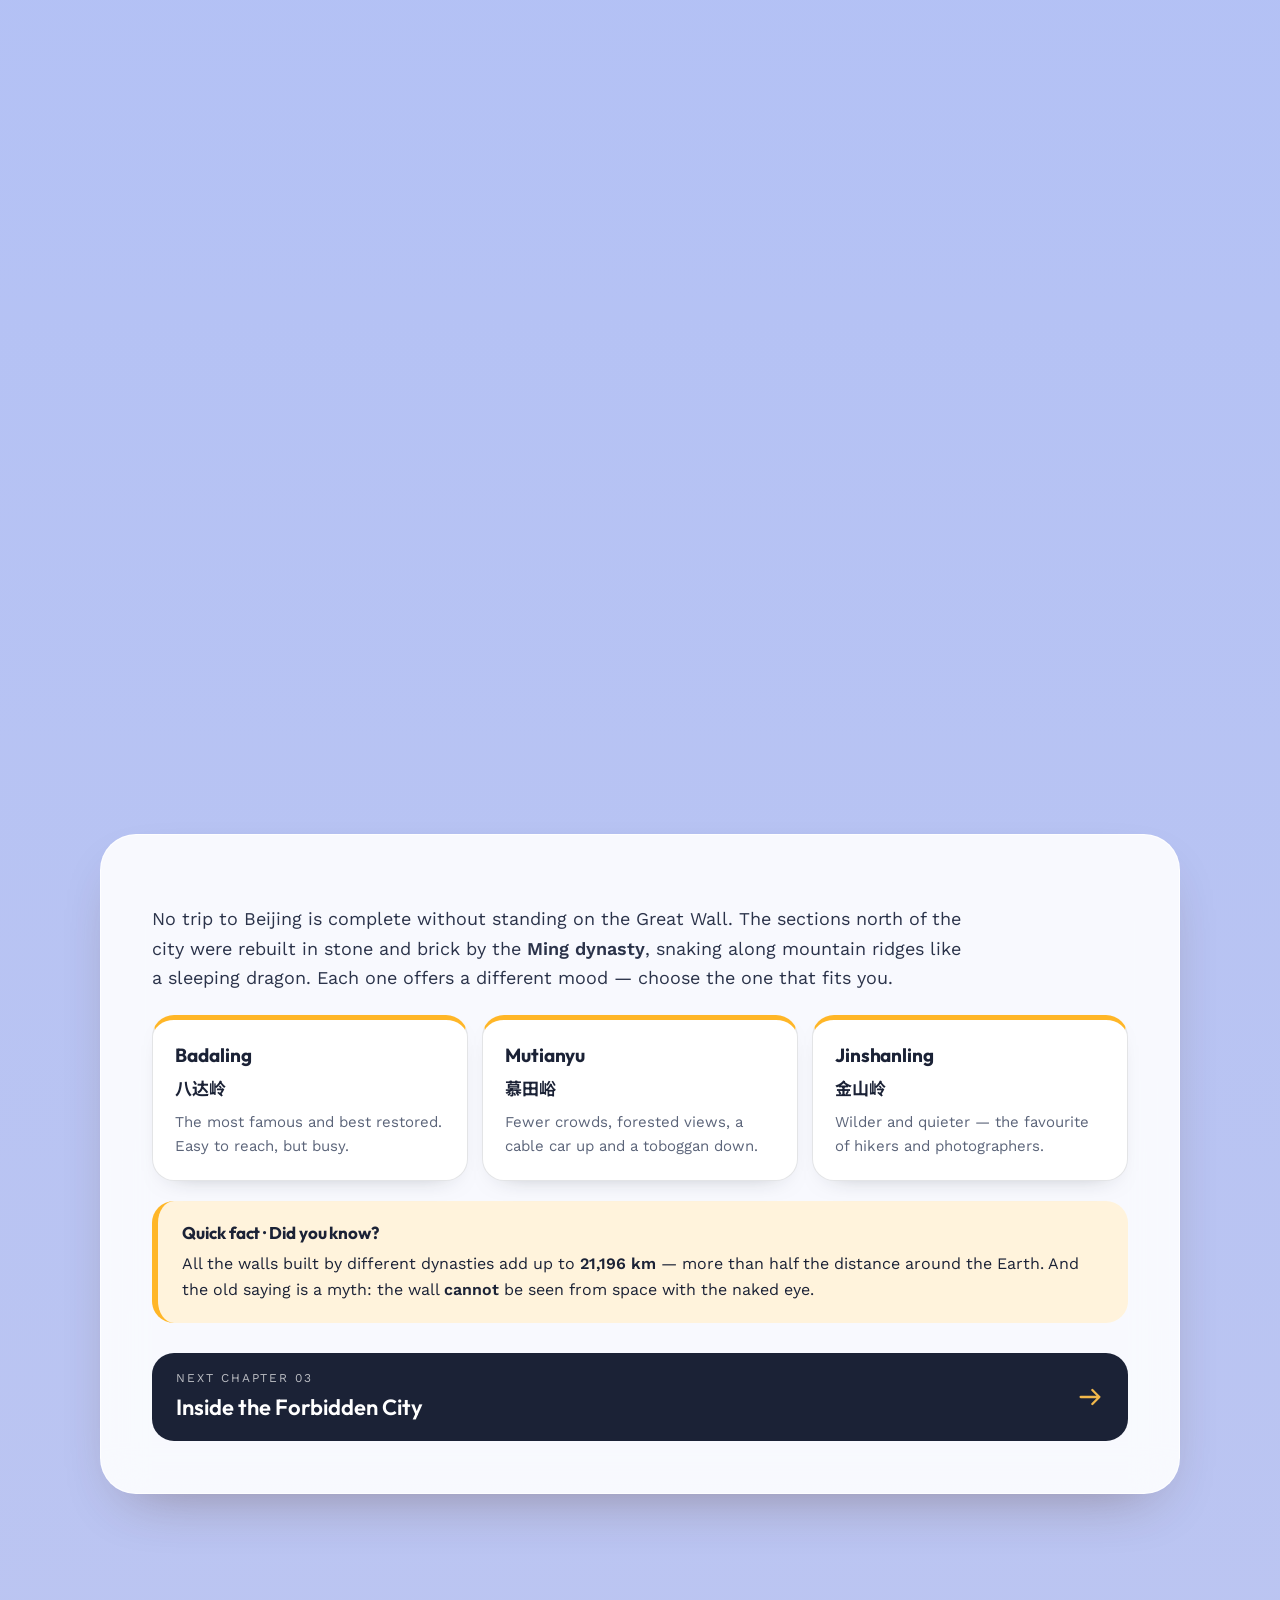
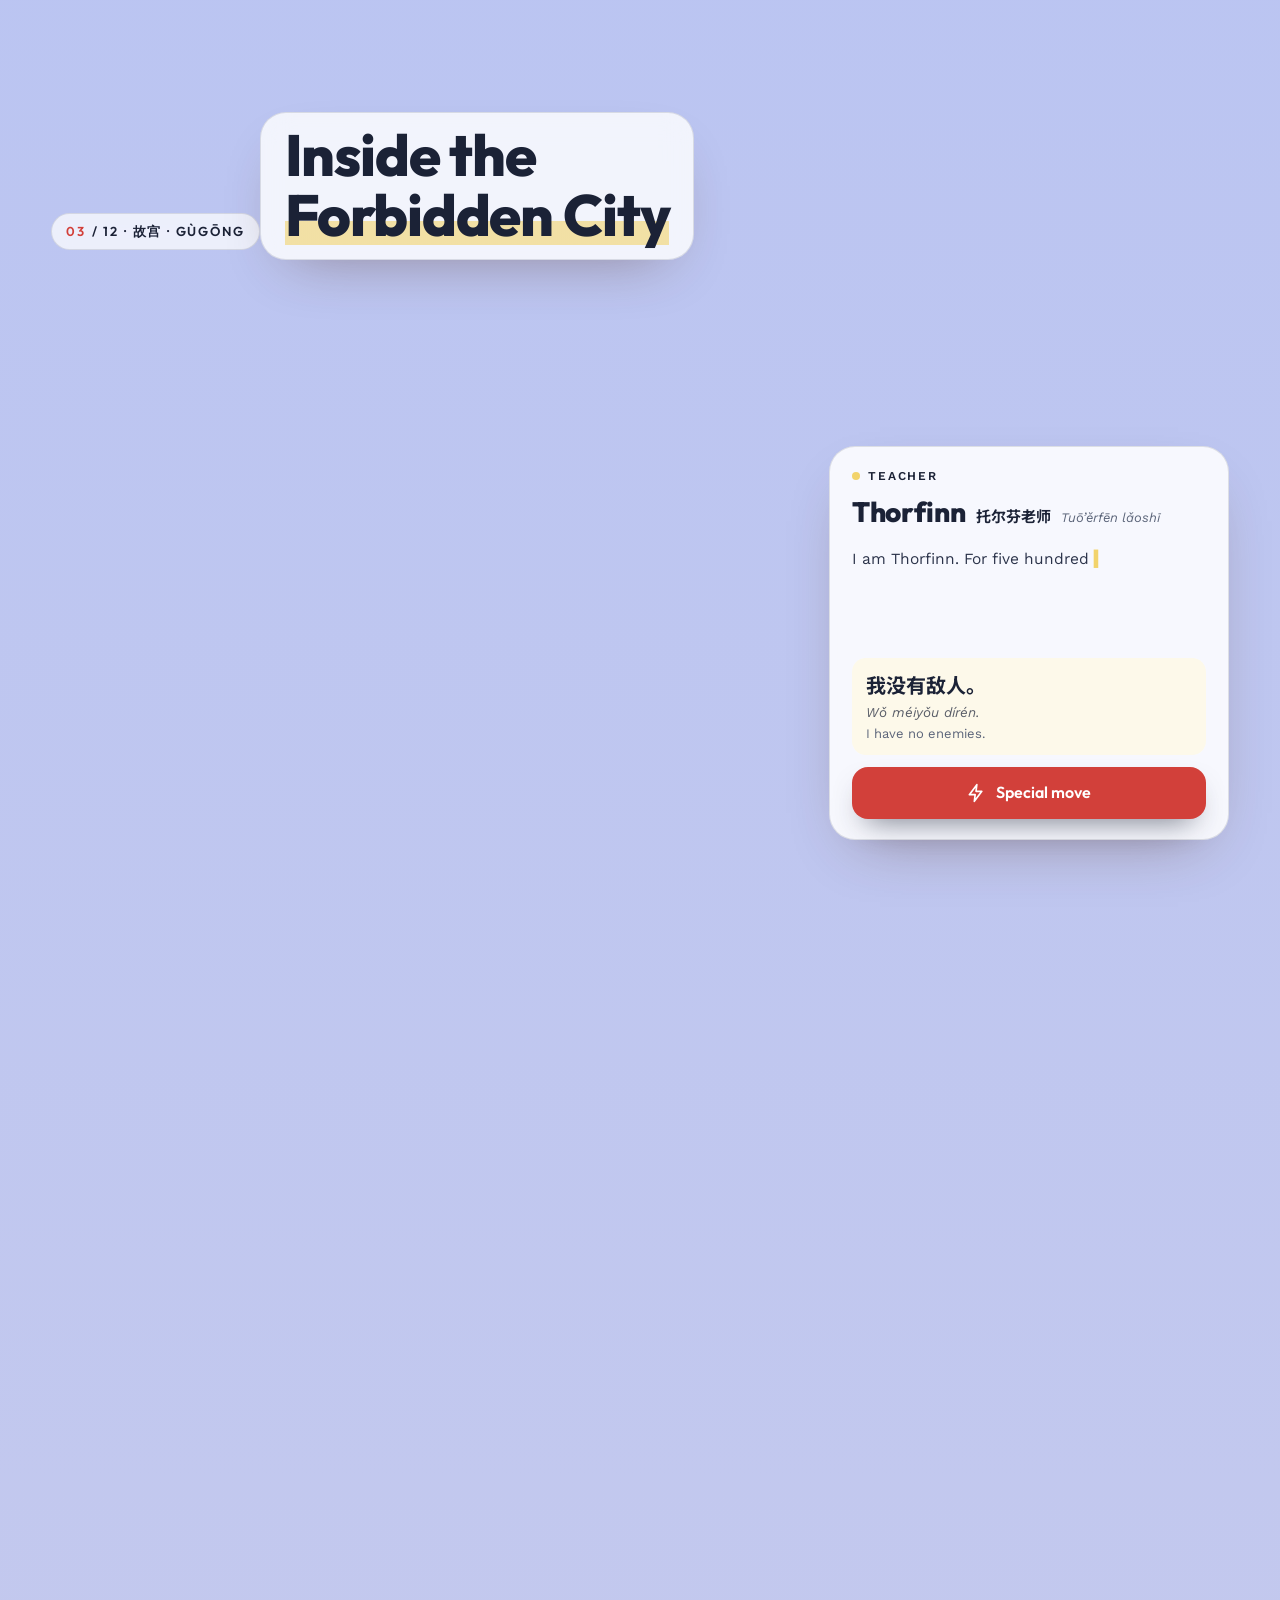
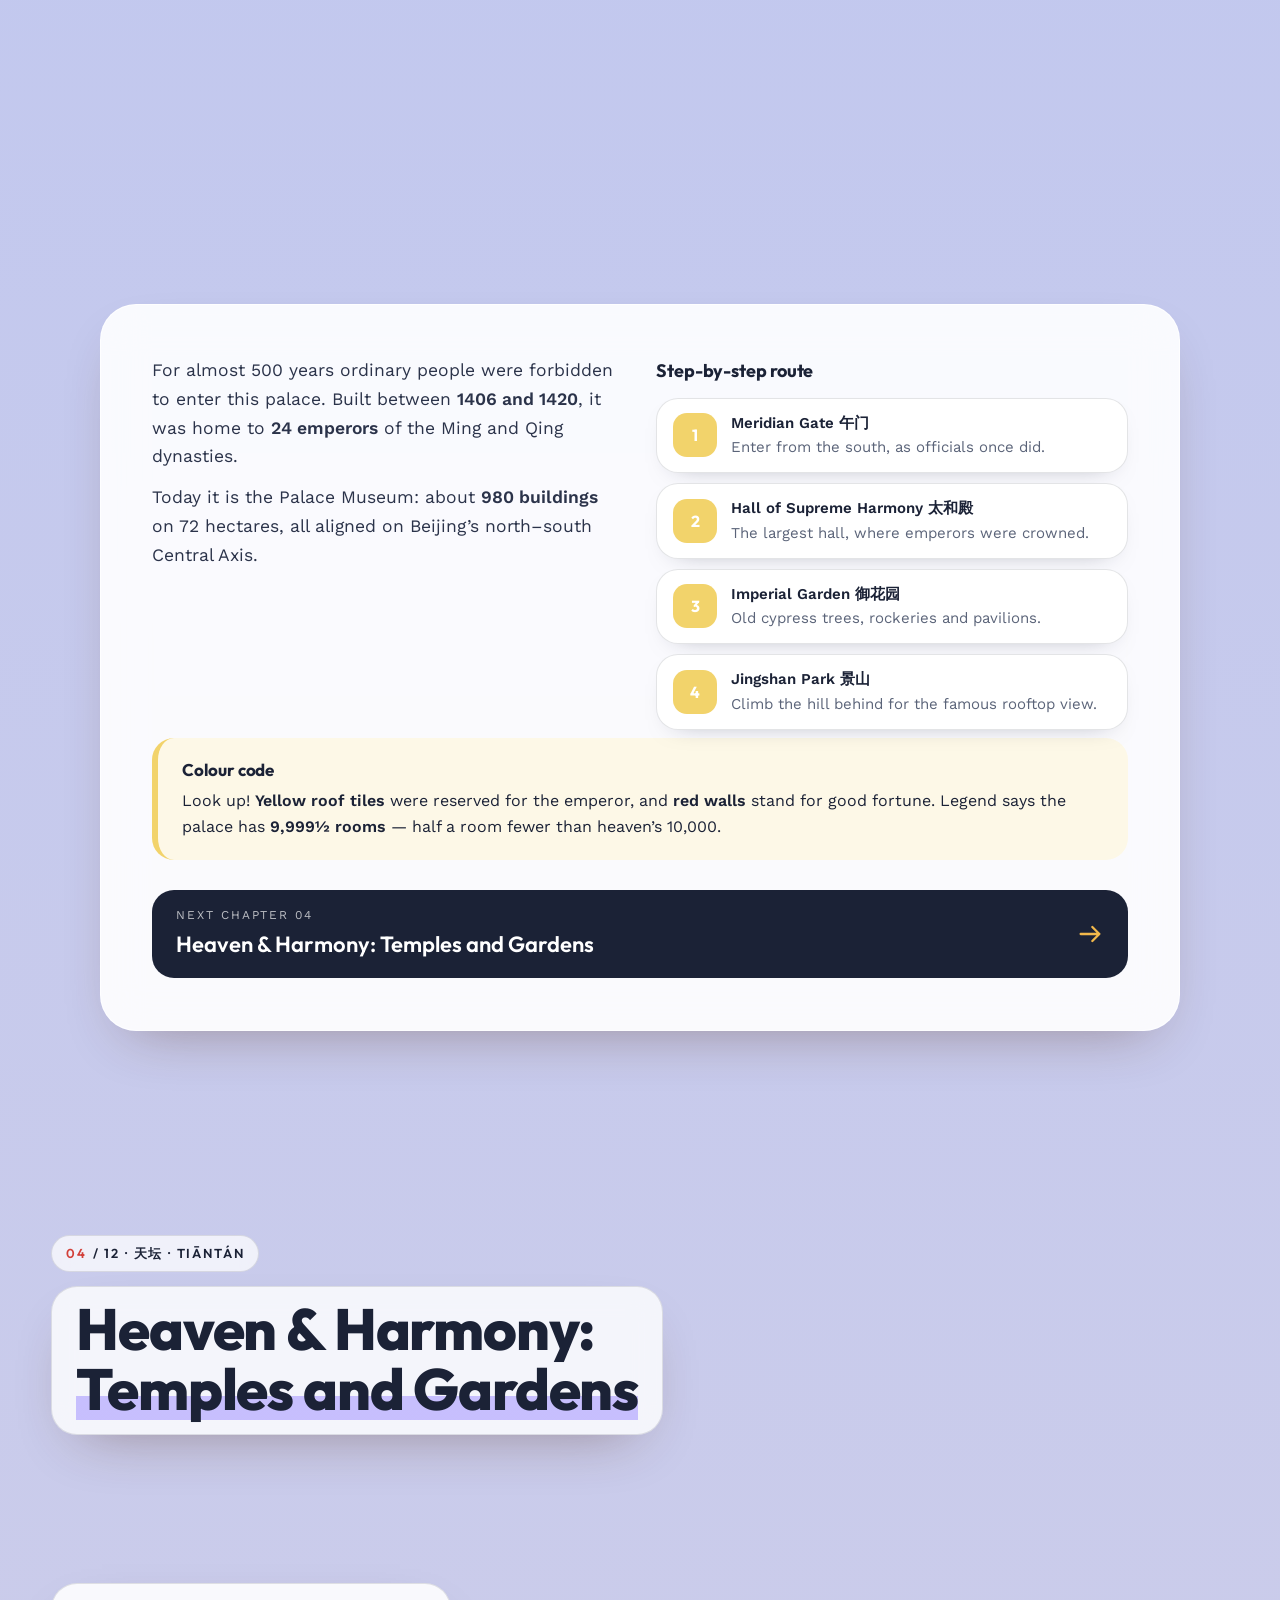
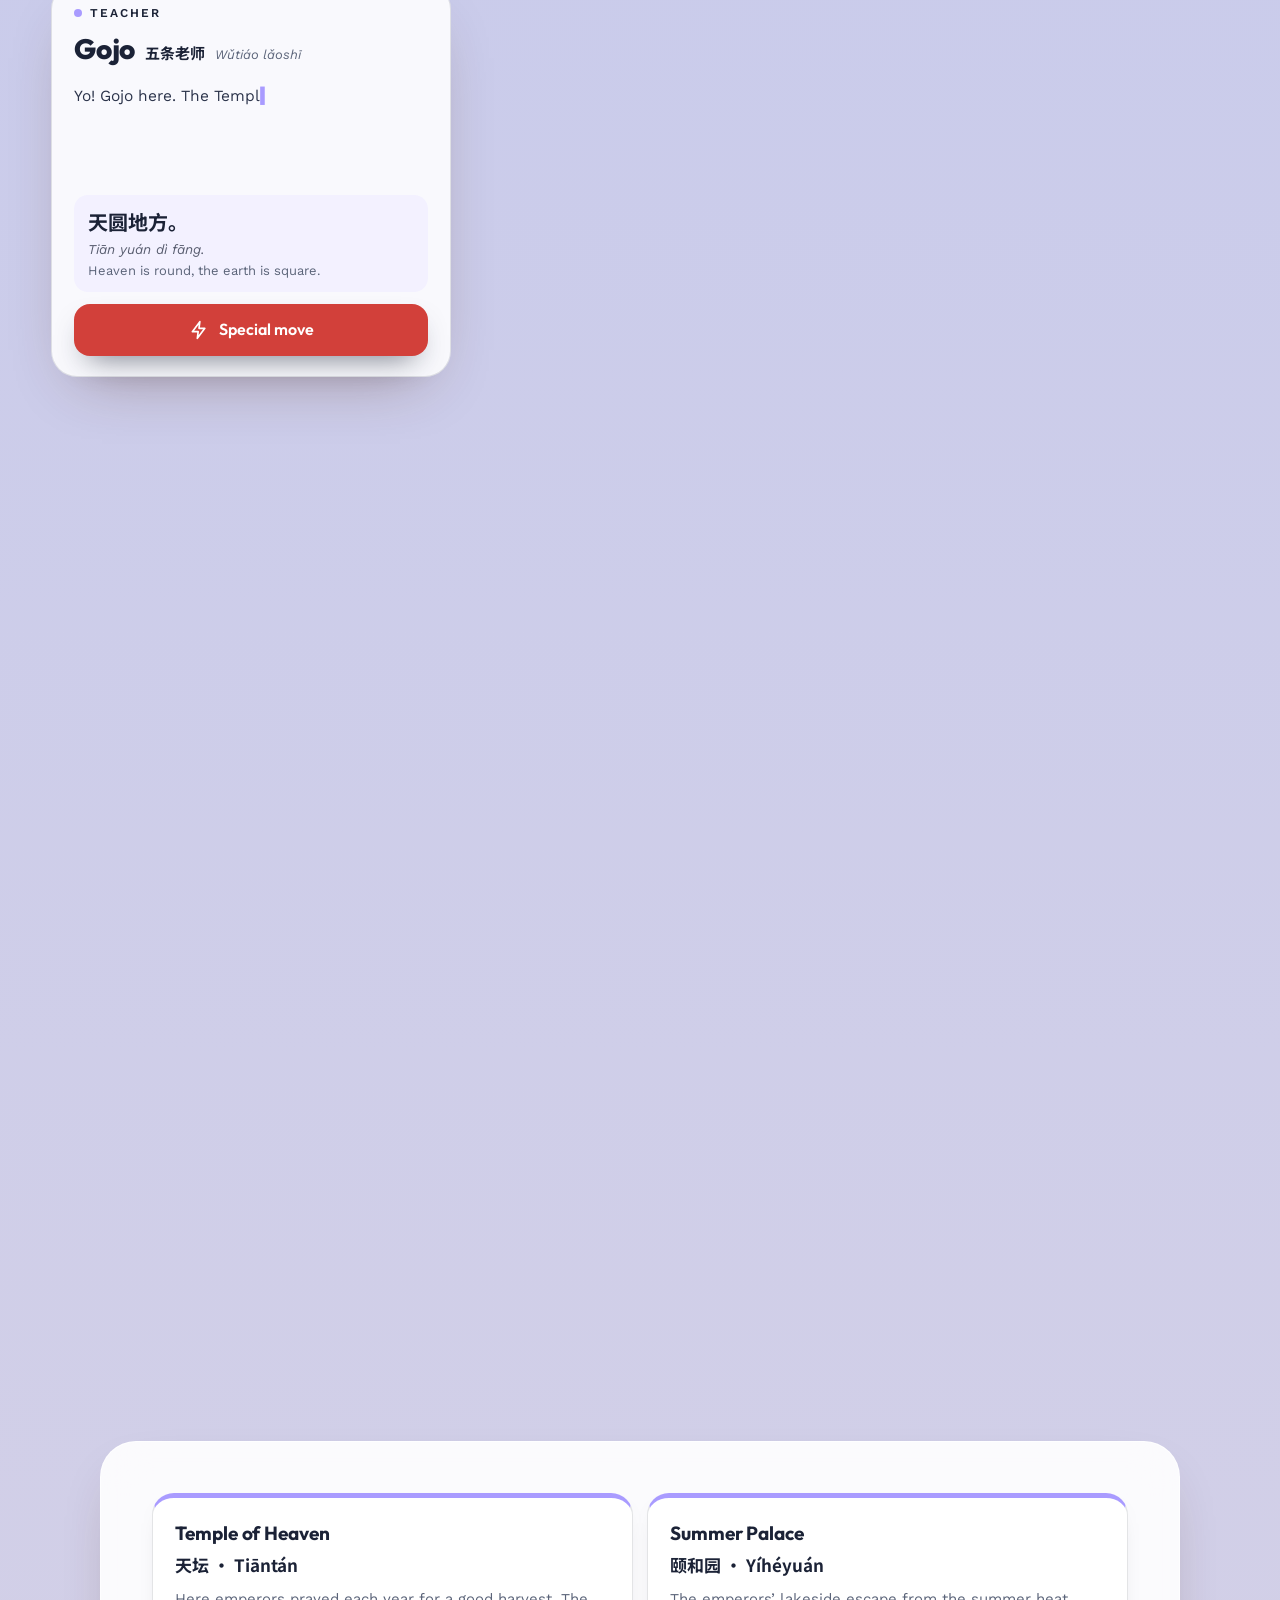
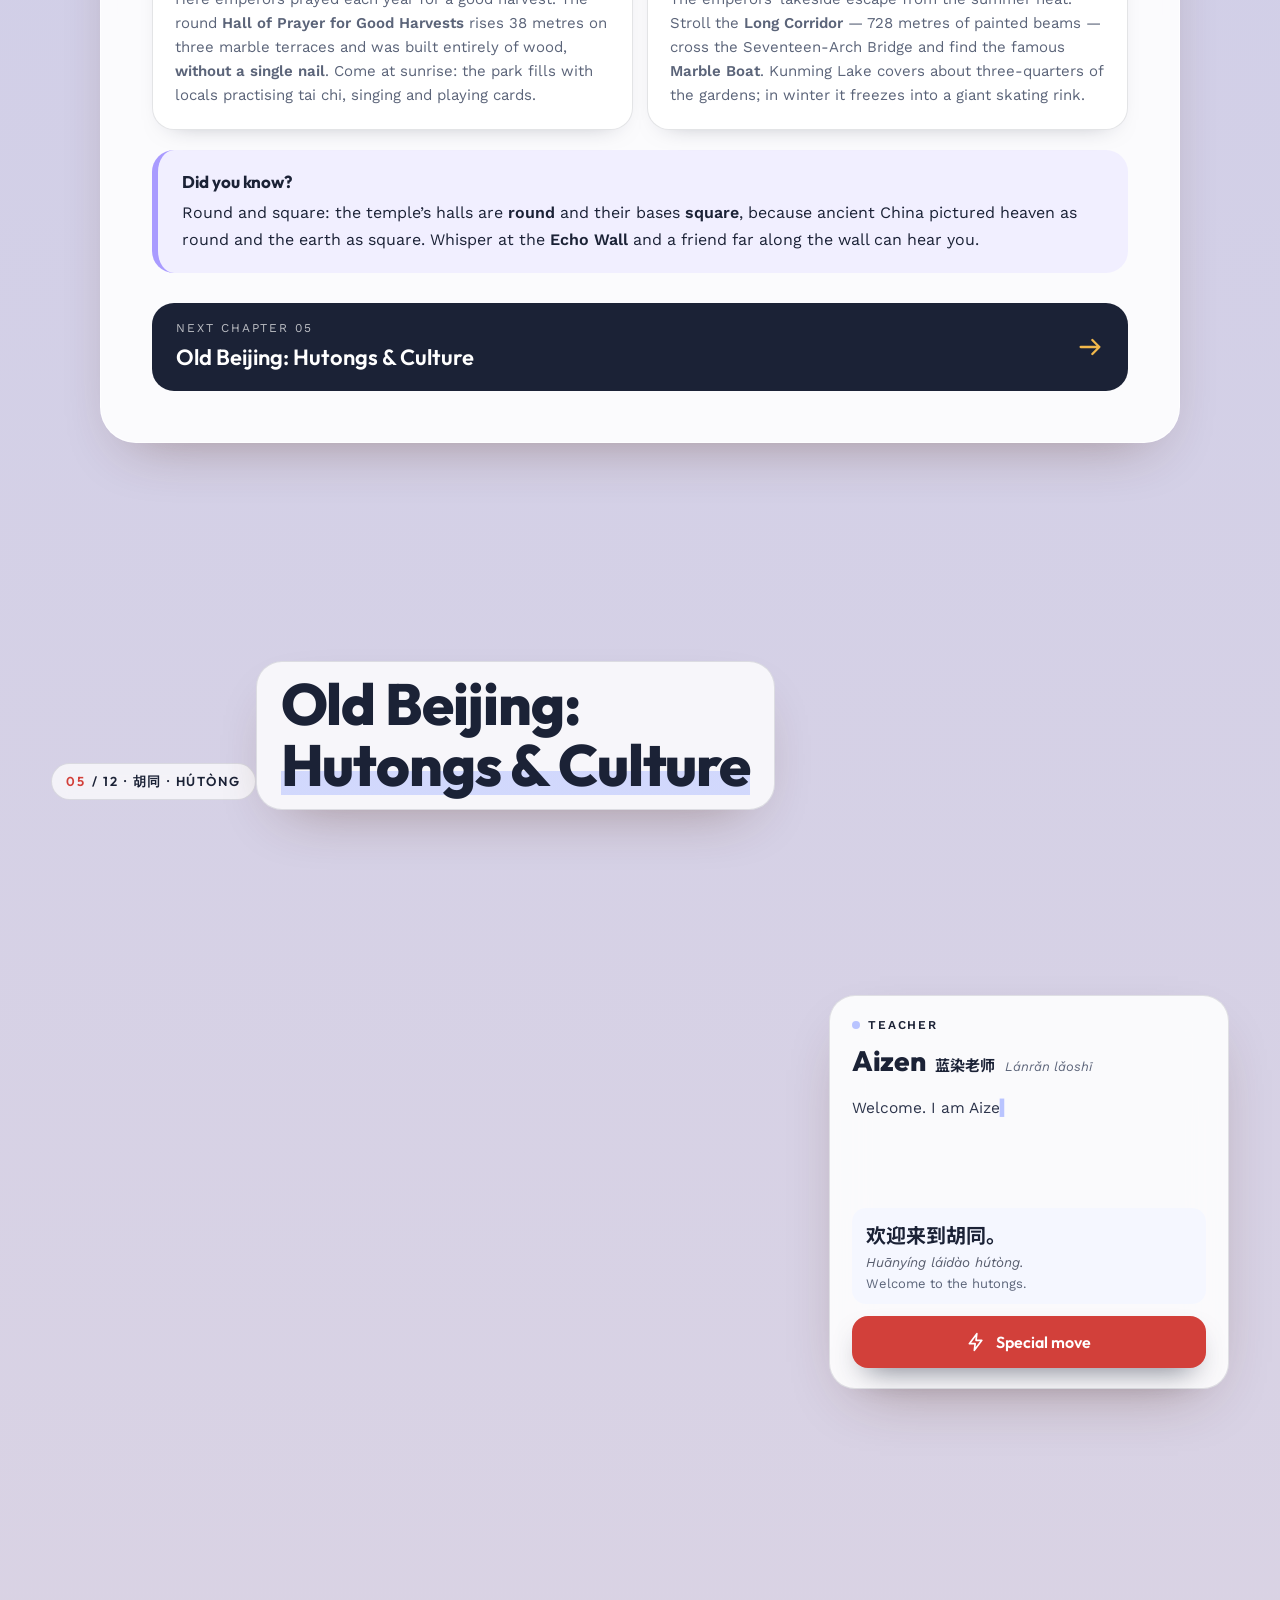
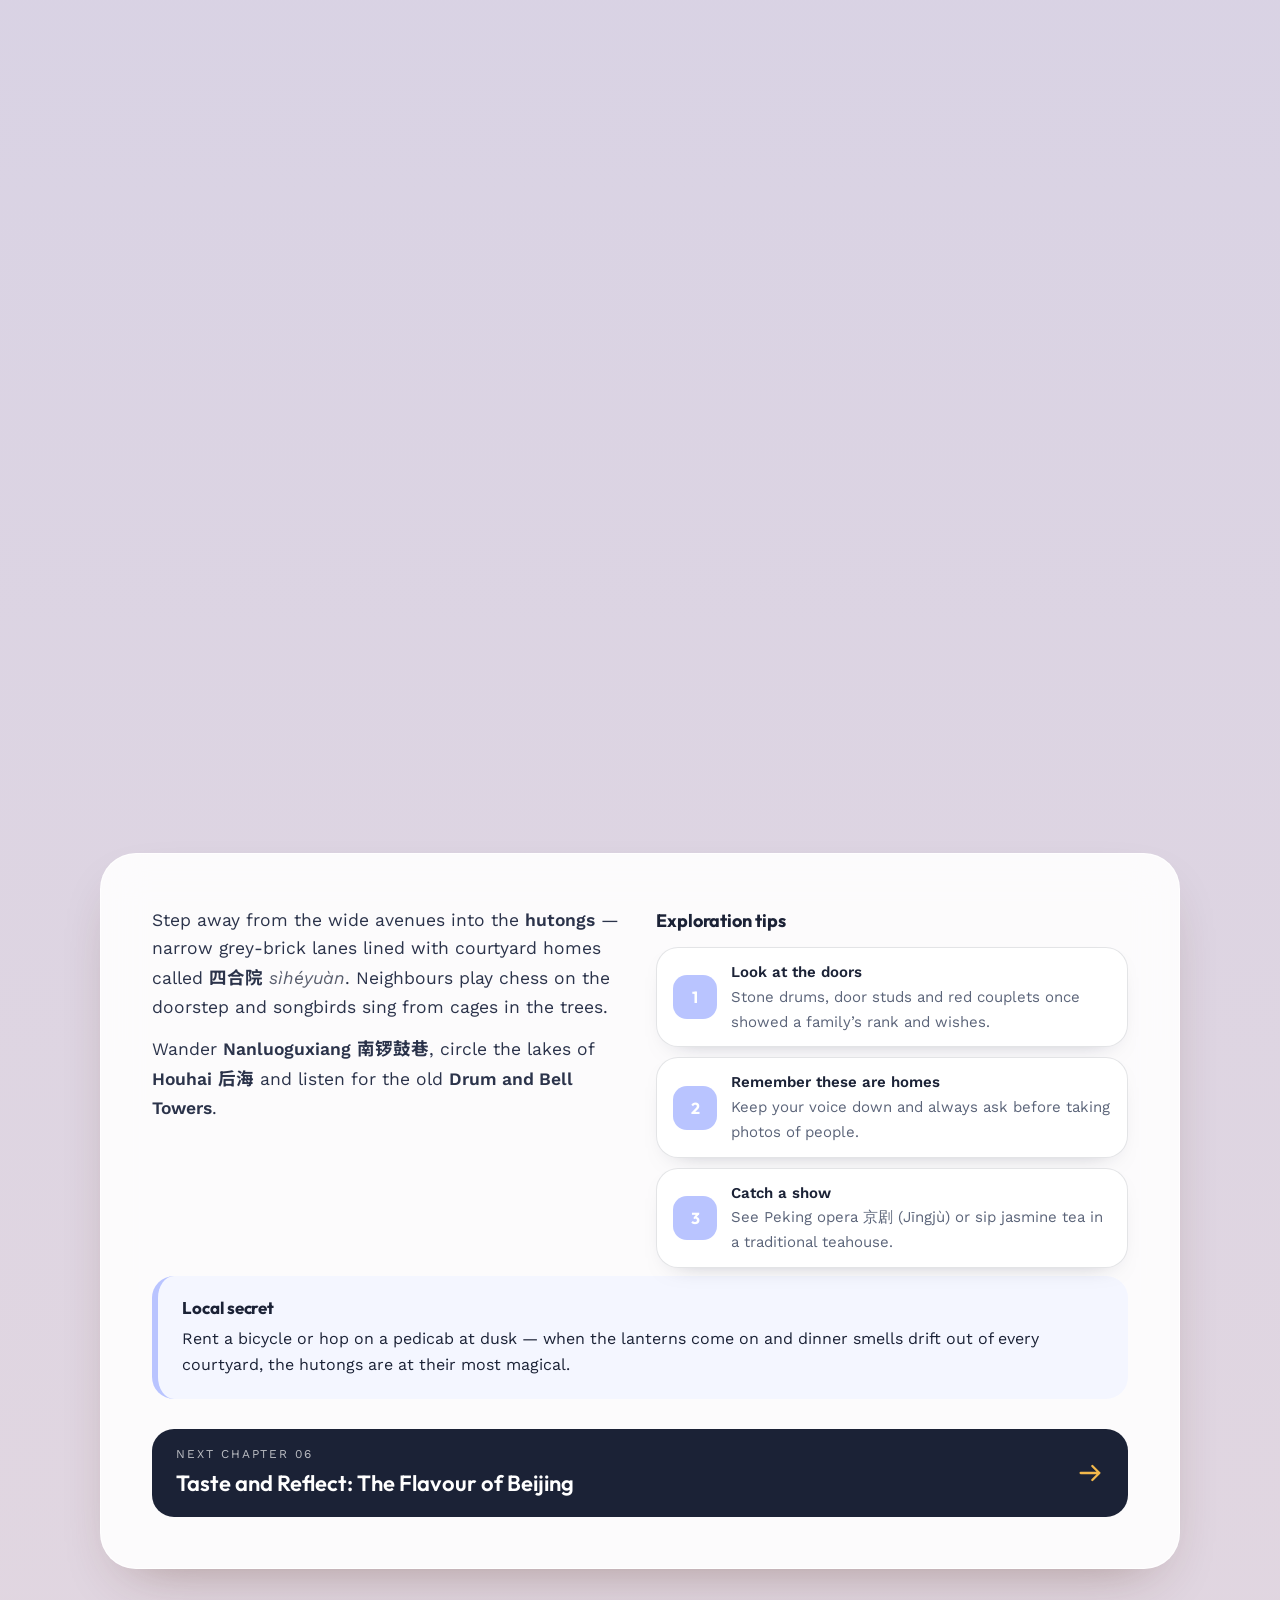
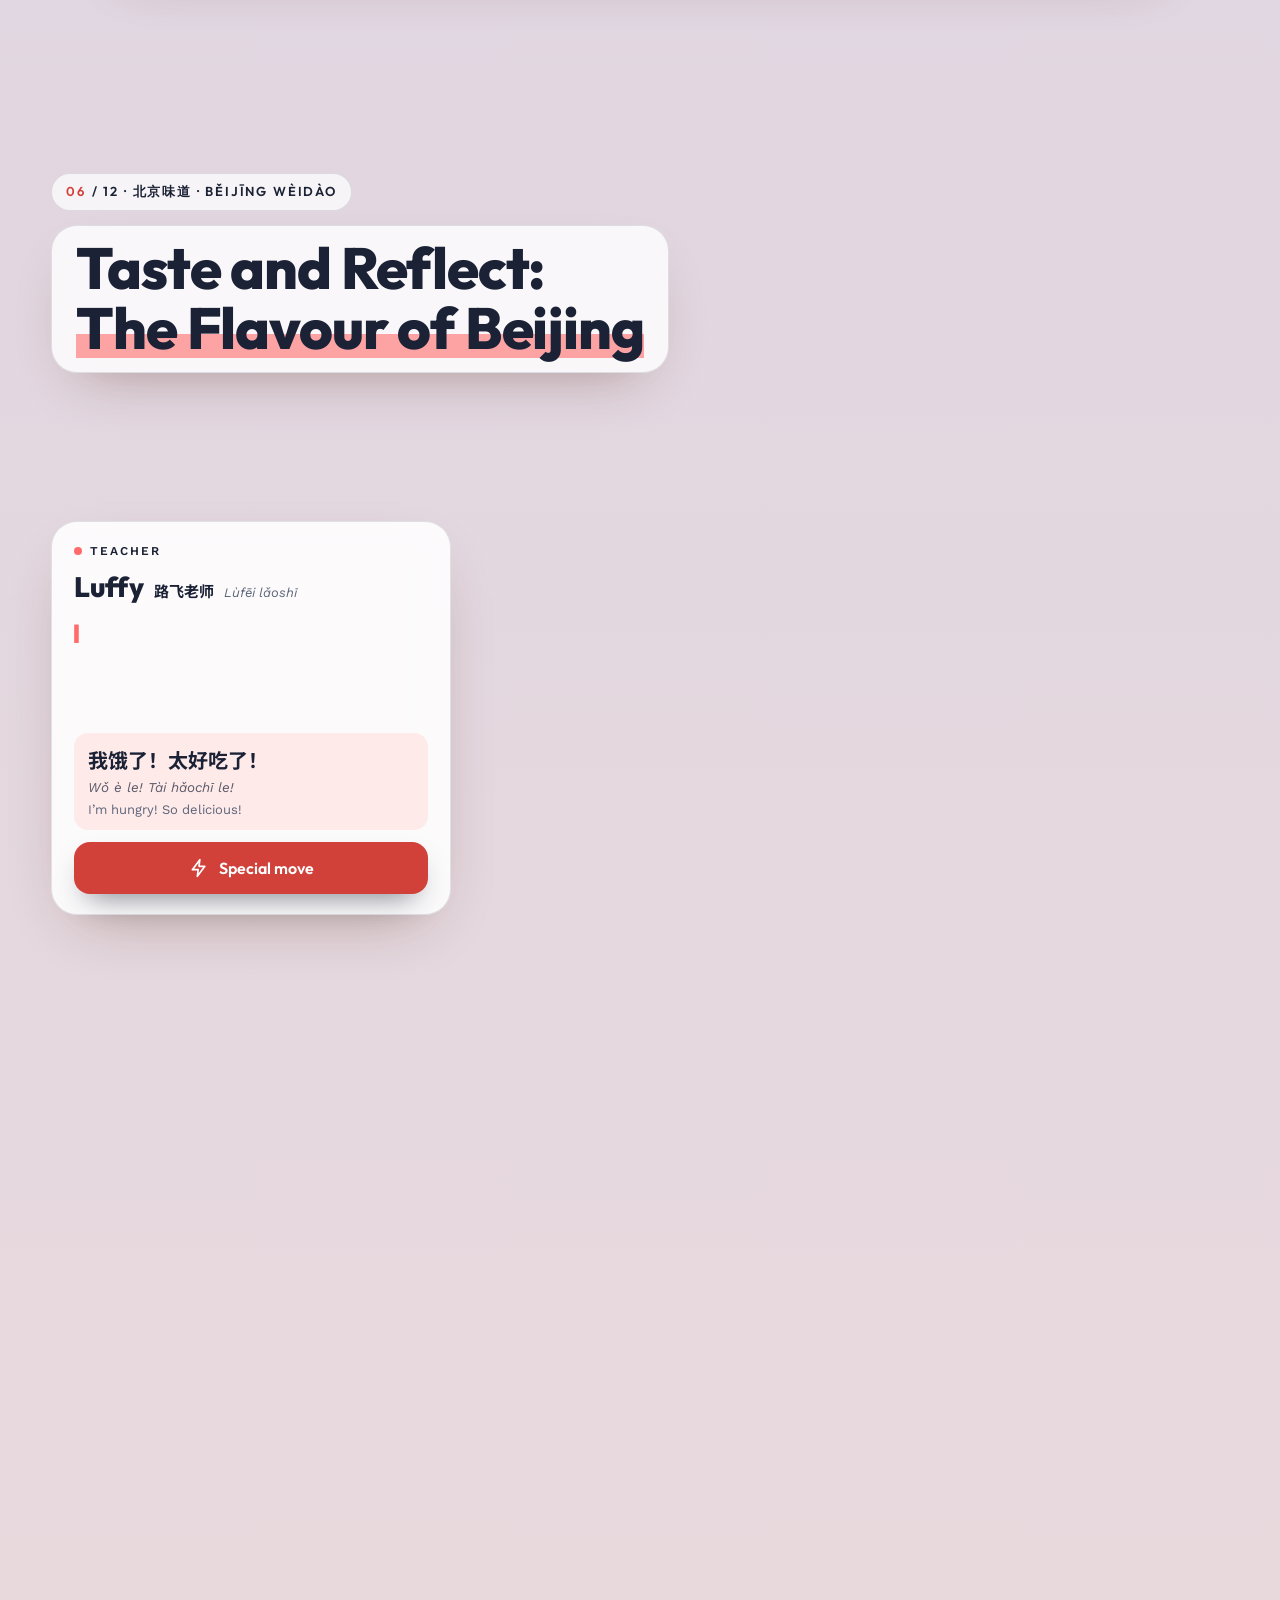
==== commit 04e3d41d: "Add a new Beijing Central Axis site (photo-based, depth layers, twelve teachers) New standalone site" ====
--- a/index.html
+++ b/index.html
@@ -401,7 +401,7 @@
 </section></main>
 <footer><strong>A. ANTONY BESCKI</strong><p>Reg. No. RA2611026010076 · Chinese Project-Based Learning</p>
 <p><a href="classic/" style="color:#FFC247">Open the classic version</a></p>
-<p class="credit">Character artwork belongs to its original creators and studios and appears here only for a non-commercial school project. 3D body models: Xbot, Soldier and Michelle (Mixamo, bundled with Three.js) and RobotExpressive by Tomás Laulhé (CC0). <a href="archive/" style="color:#FFC247">Teacher archive</a></p></footer>
+<p class="credit">Character artwork belongs to its original creators and studios and appears here only for a non-commercial school project. 3D body models: Xbot, Soldier and Michelle (Mixamo, bundled with Three.js) and RobotExpressive by Tomás Laulhé (CC0). <a href="beijing/" style="color:#FFC247">New: Central Axis guide</a> · <a href="archive/" style="color:#FFC247">Teacher archive</a></p></footer>
 <div class="dock" aria-hidden="true"><span>CH</span><b>00</b><span class="nm">Start</span></div>
 <button type="button" class="snd hot" aria-pressed="false" aria-label="Toggle special-move sound effects"><svg class="ic"><use href="#ic-mute"/></svg><span>Enable sound</span></button>
 <div id="shout" aria-hidden="true"></div><div class="toast" role="status" aria-live="polite"></div>
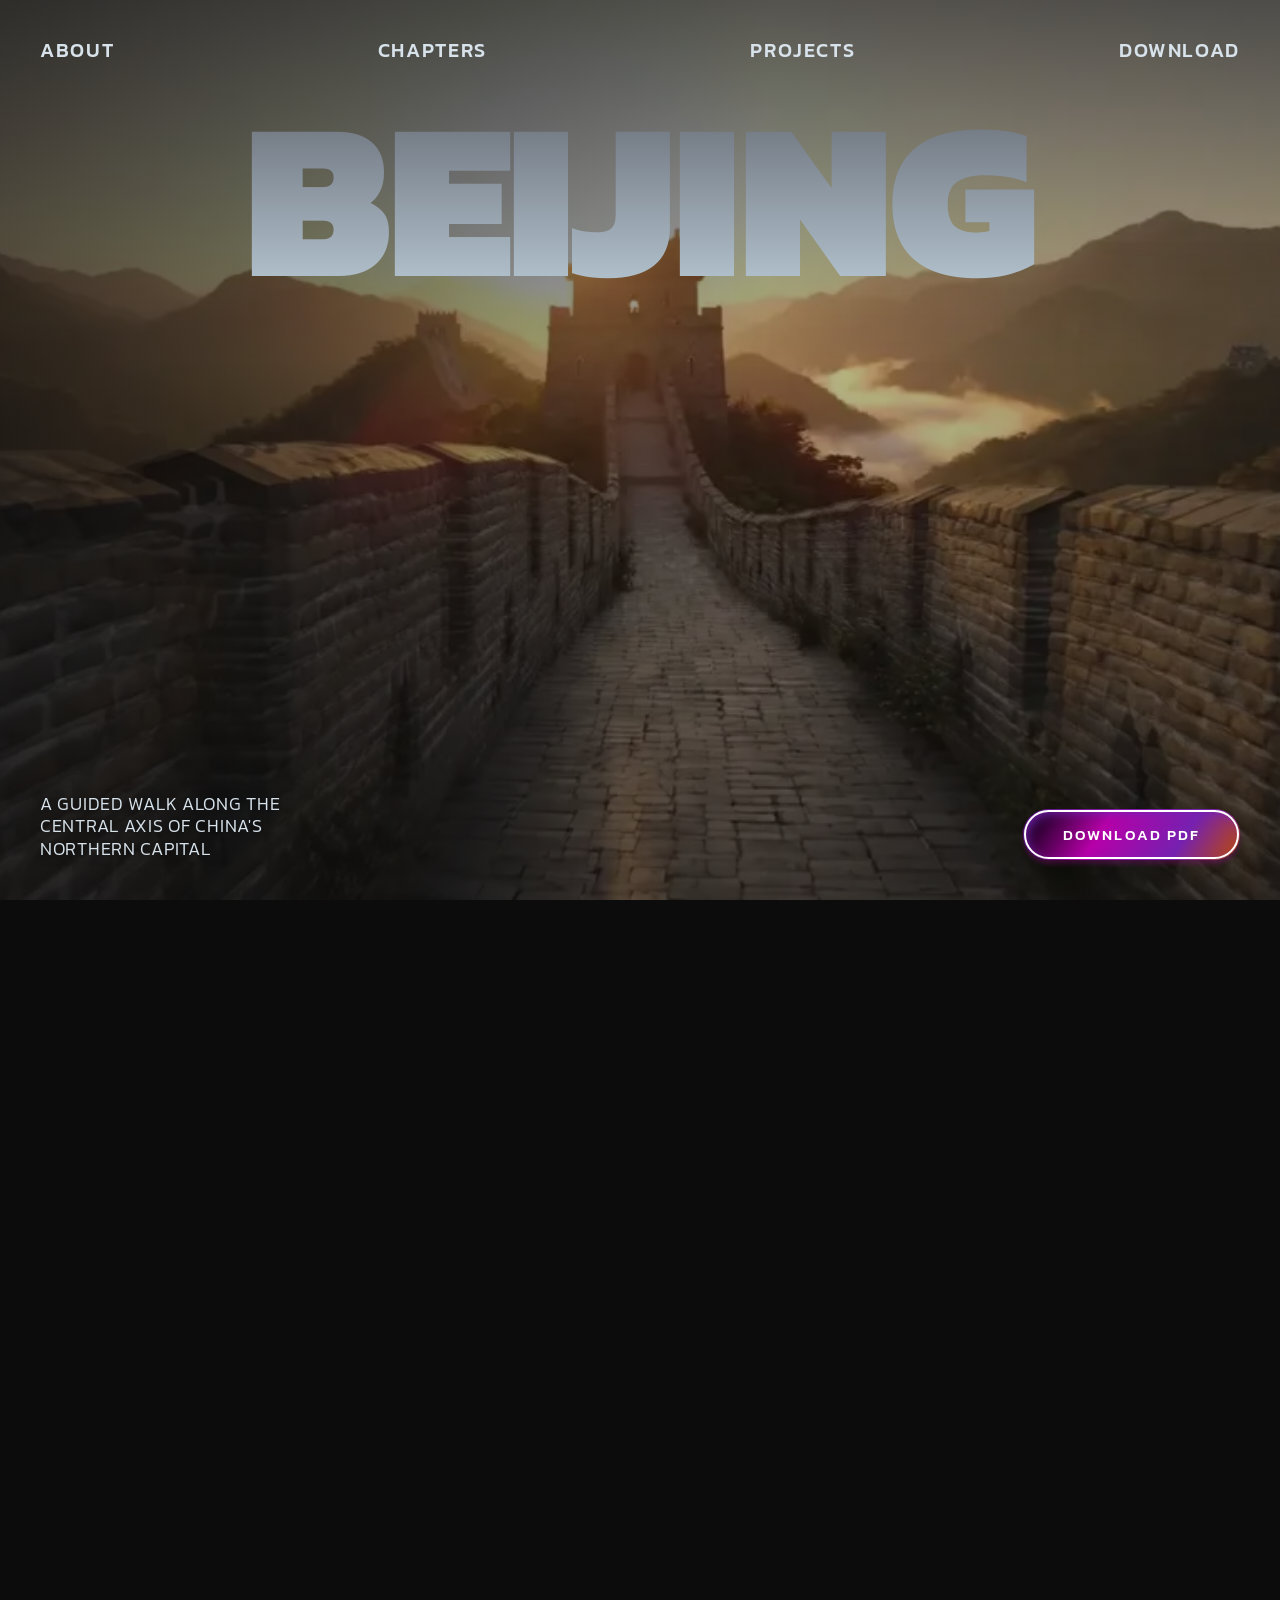
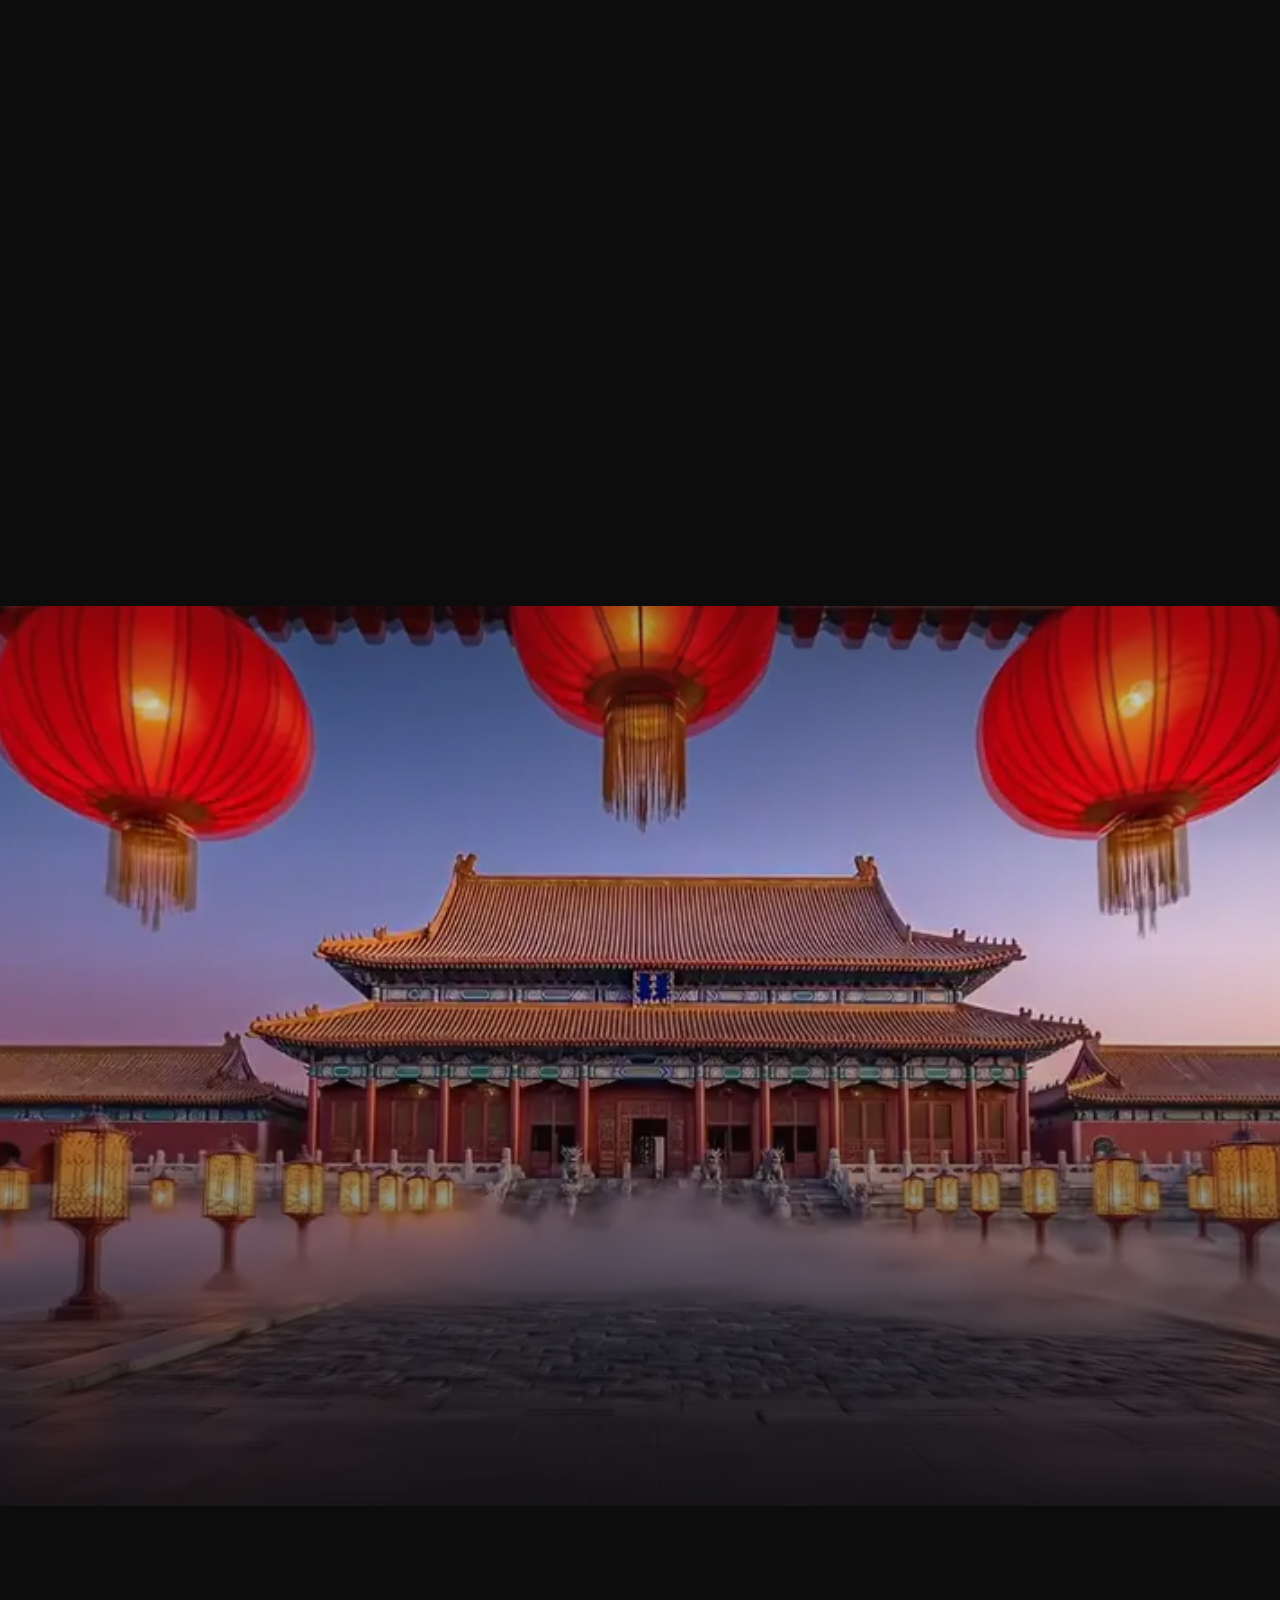
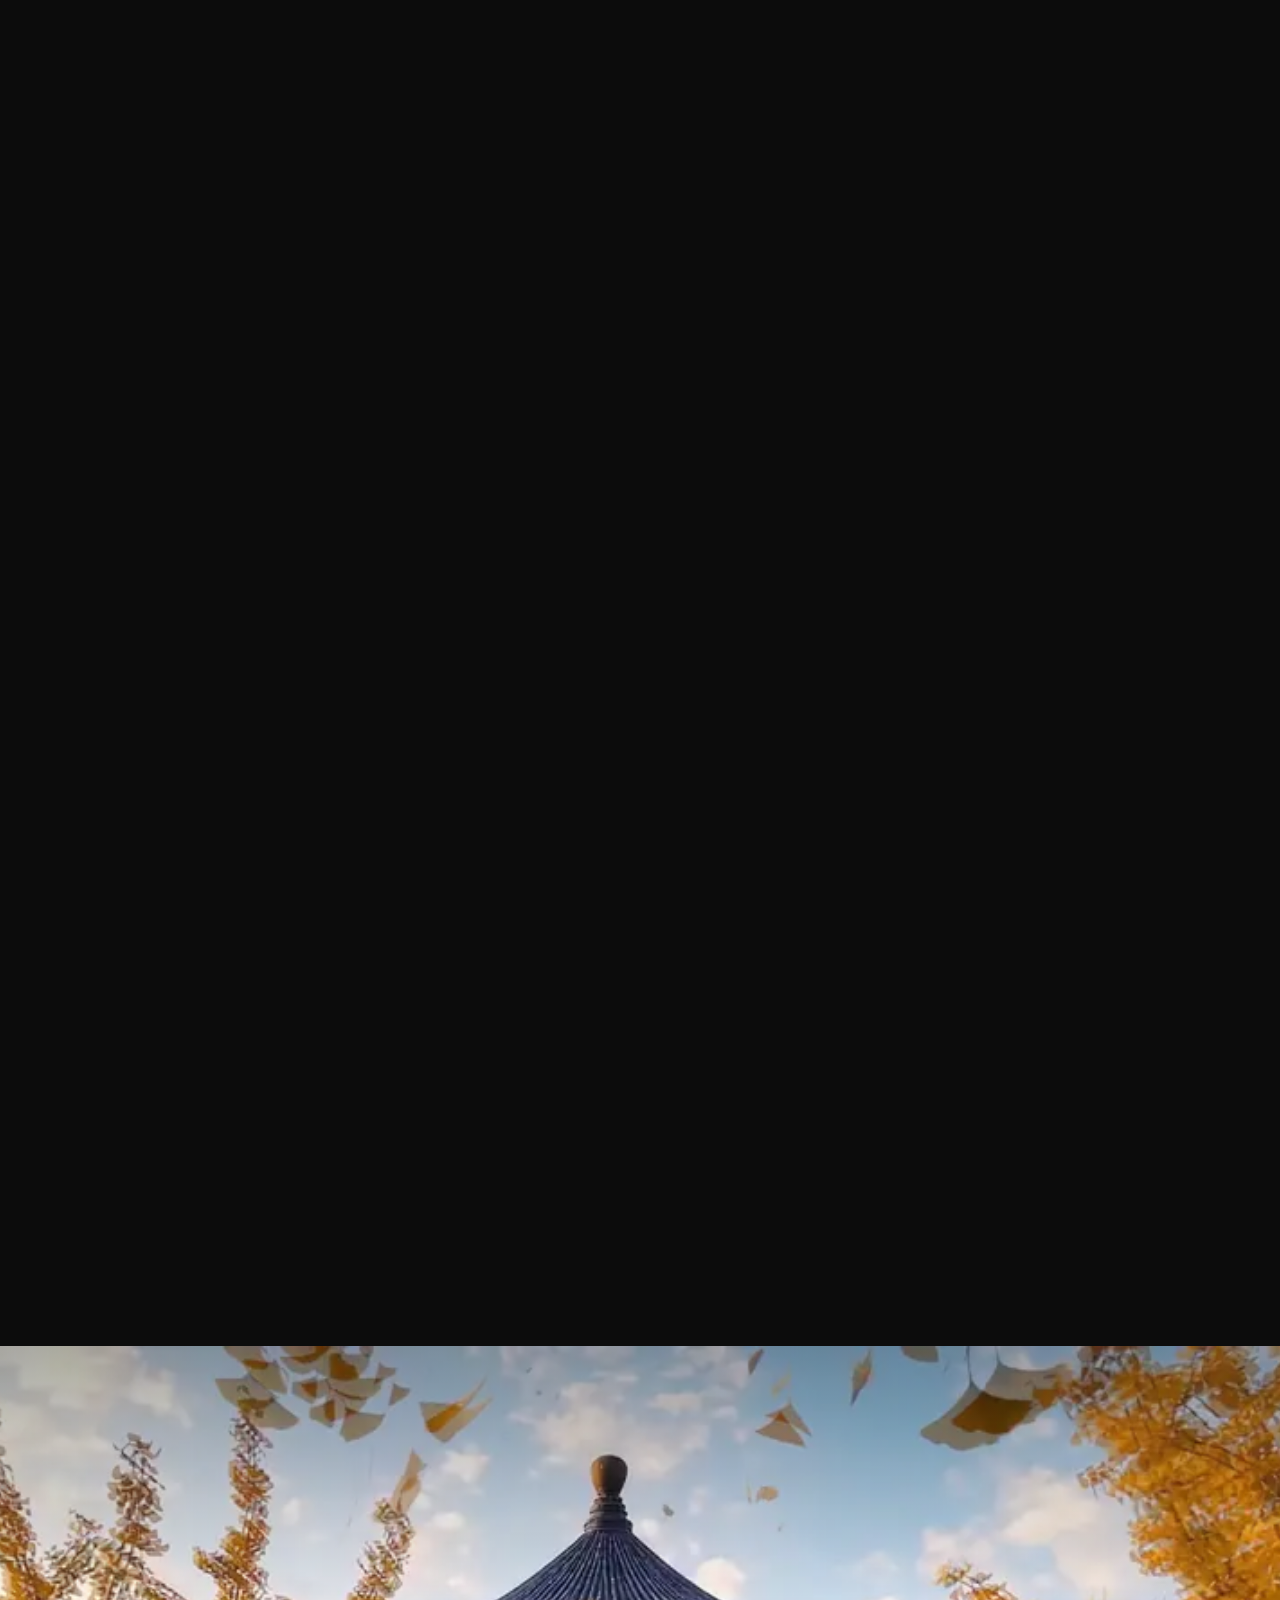
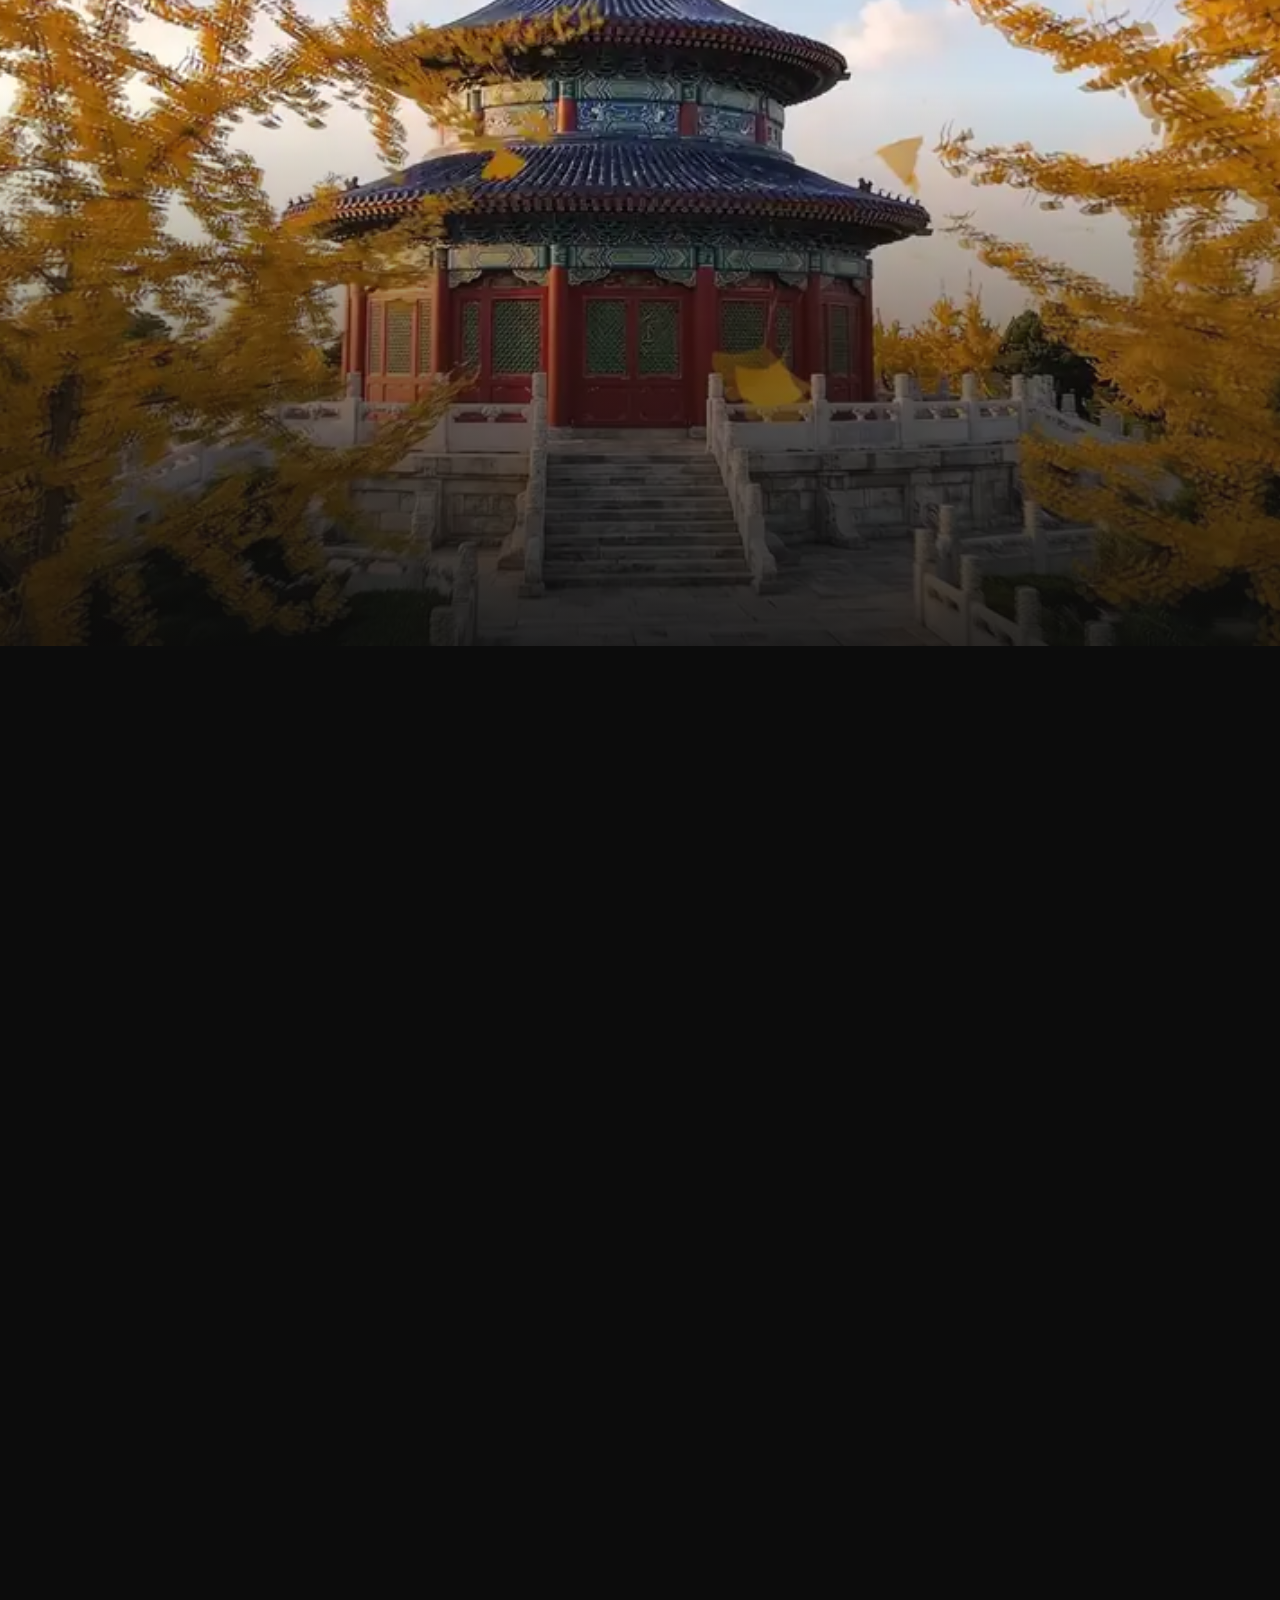
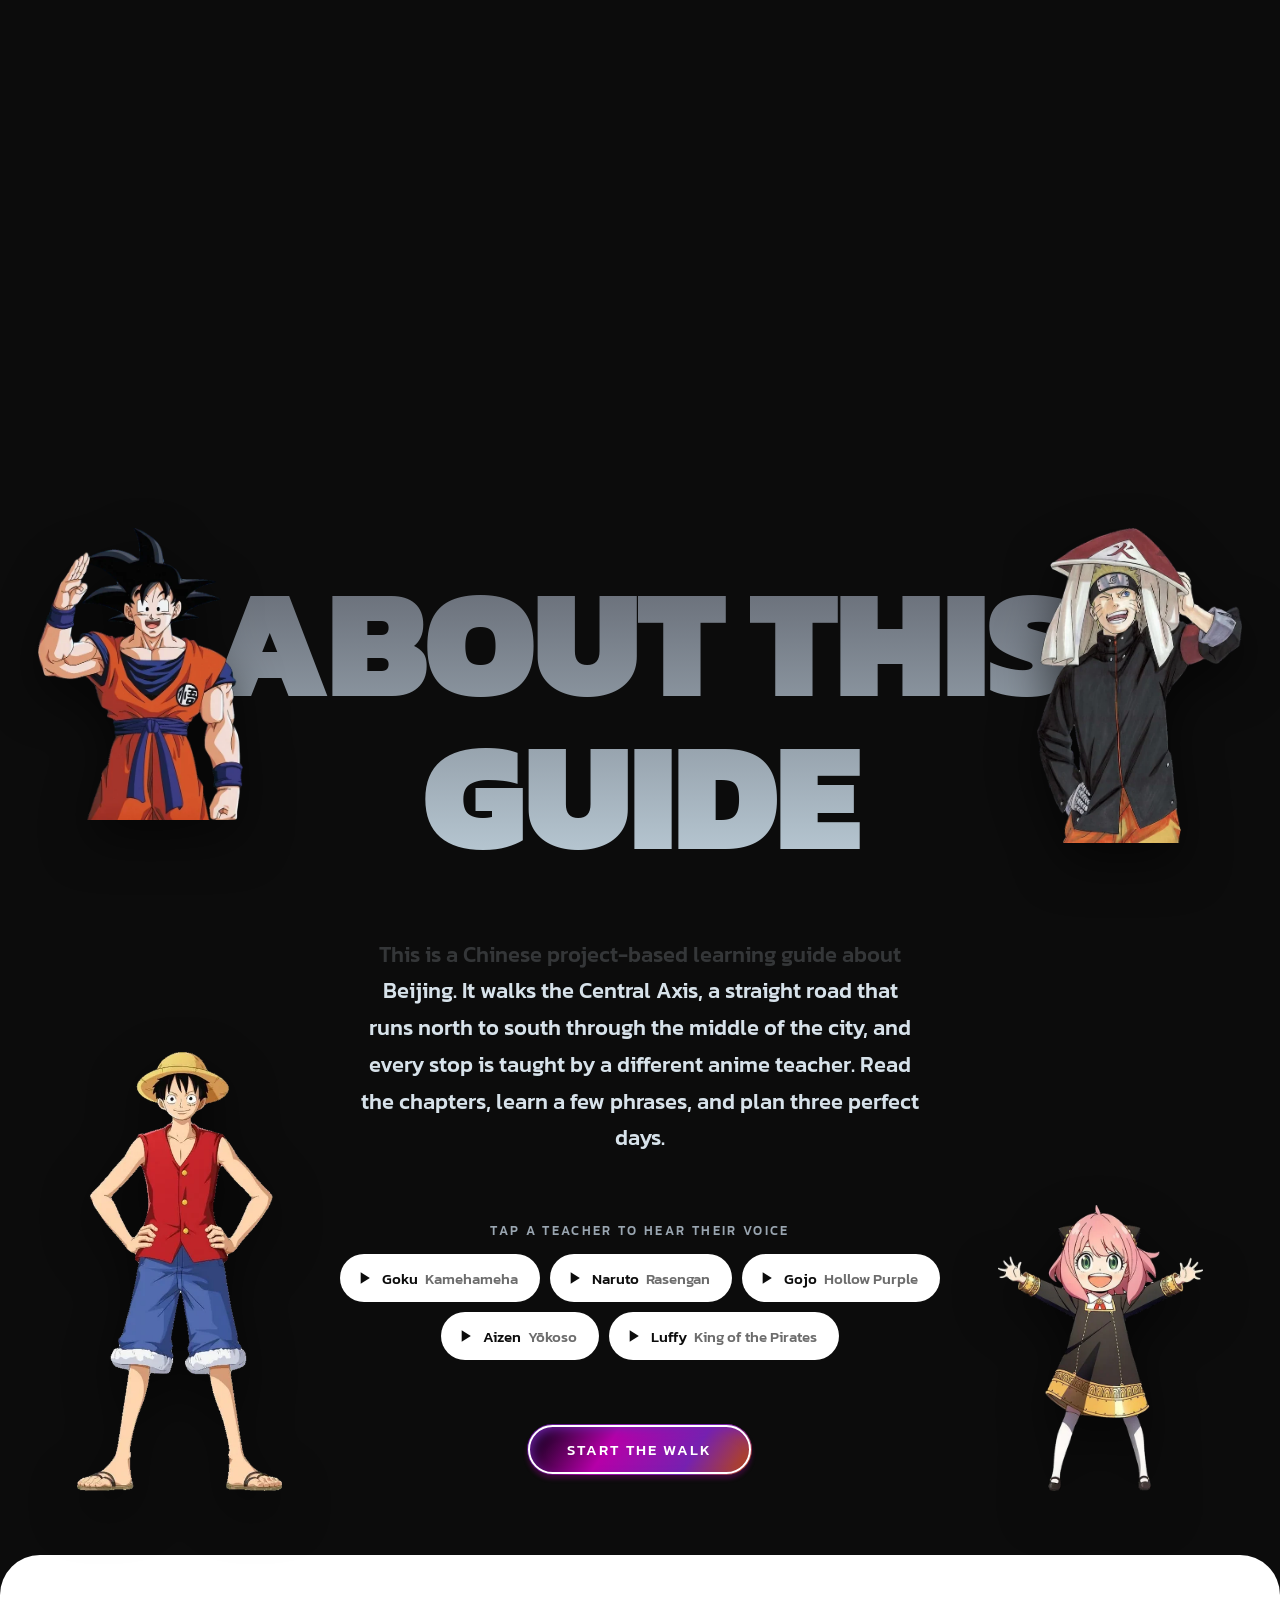
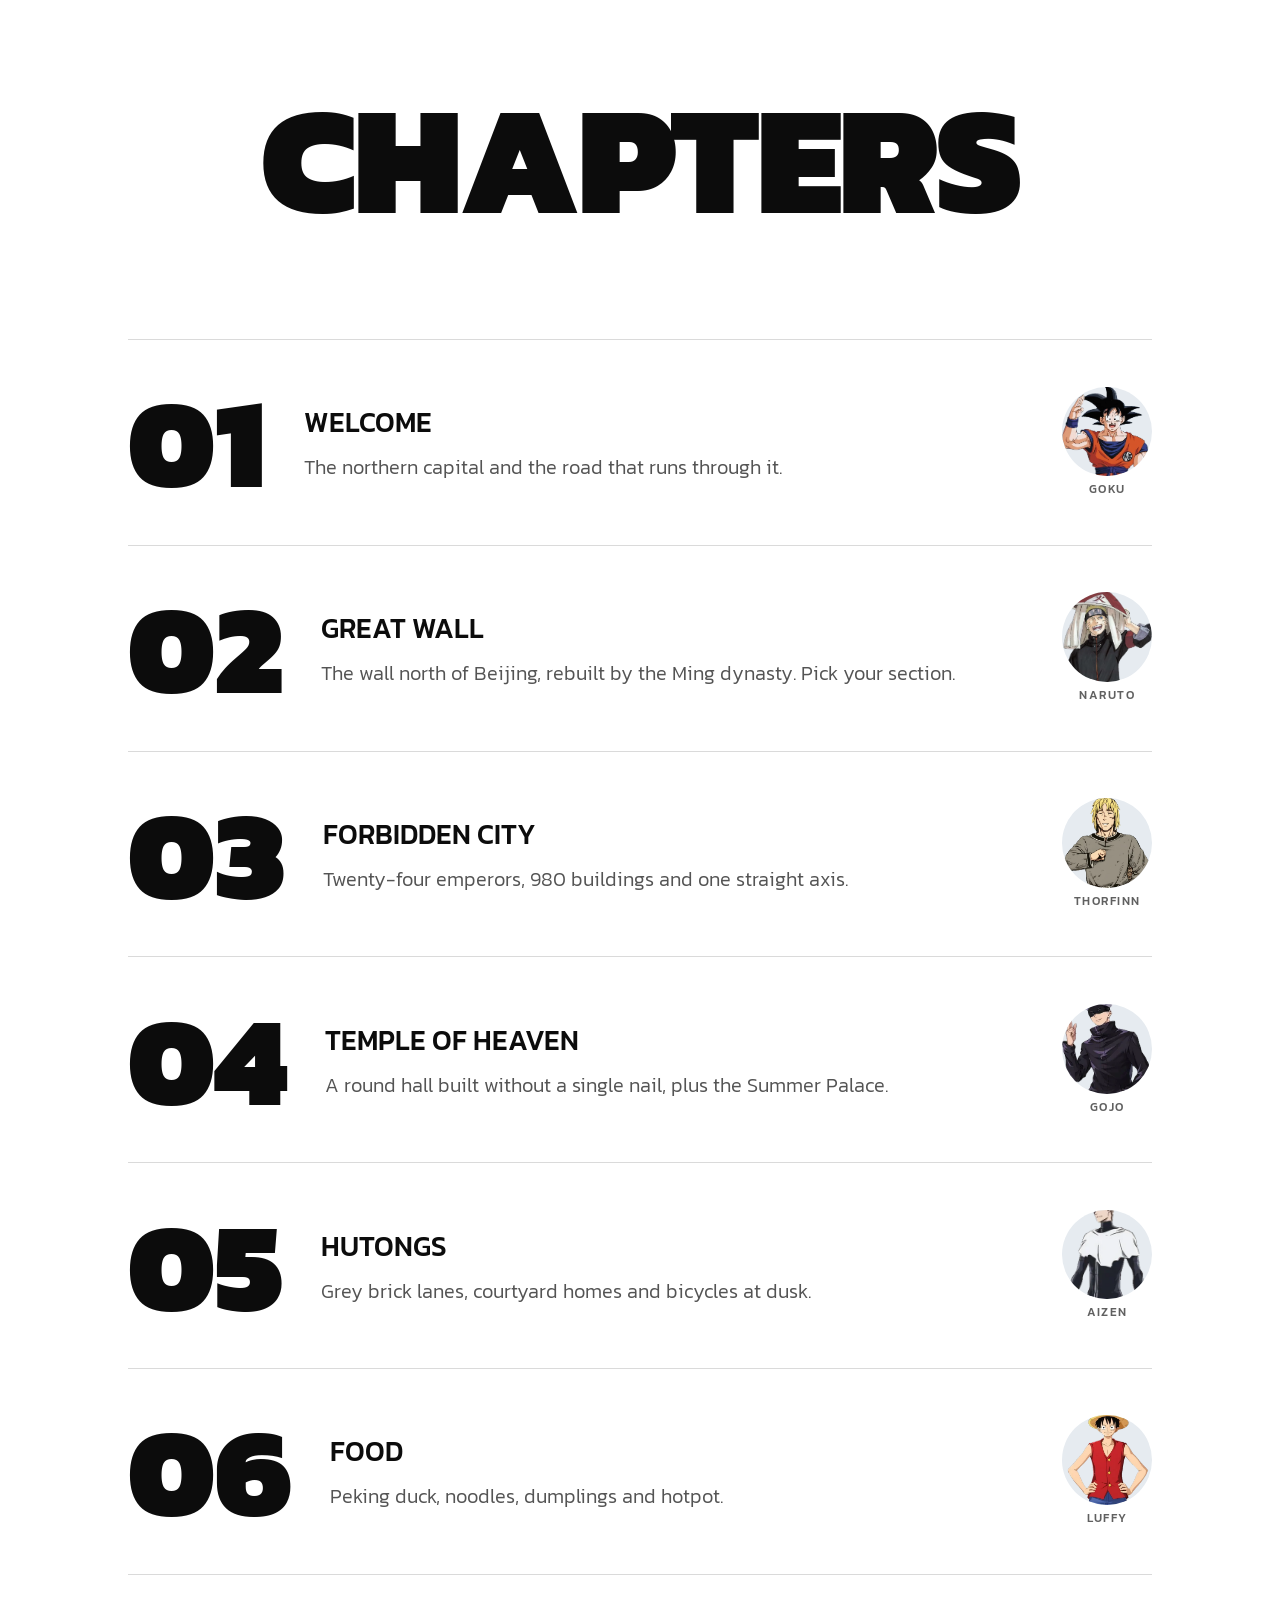
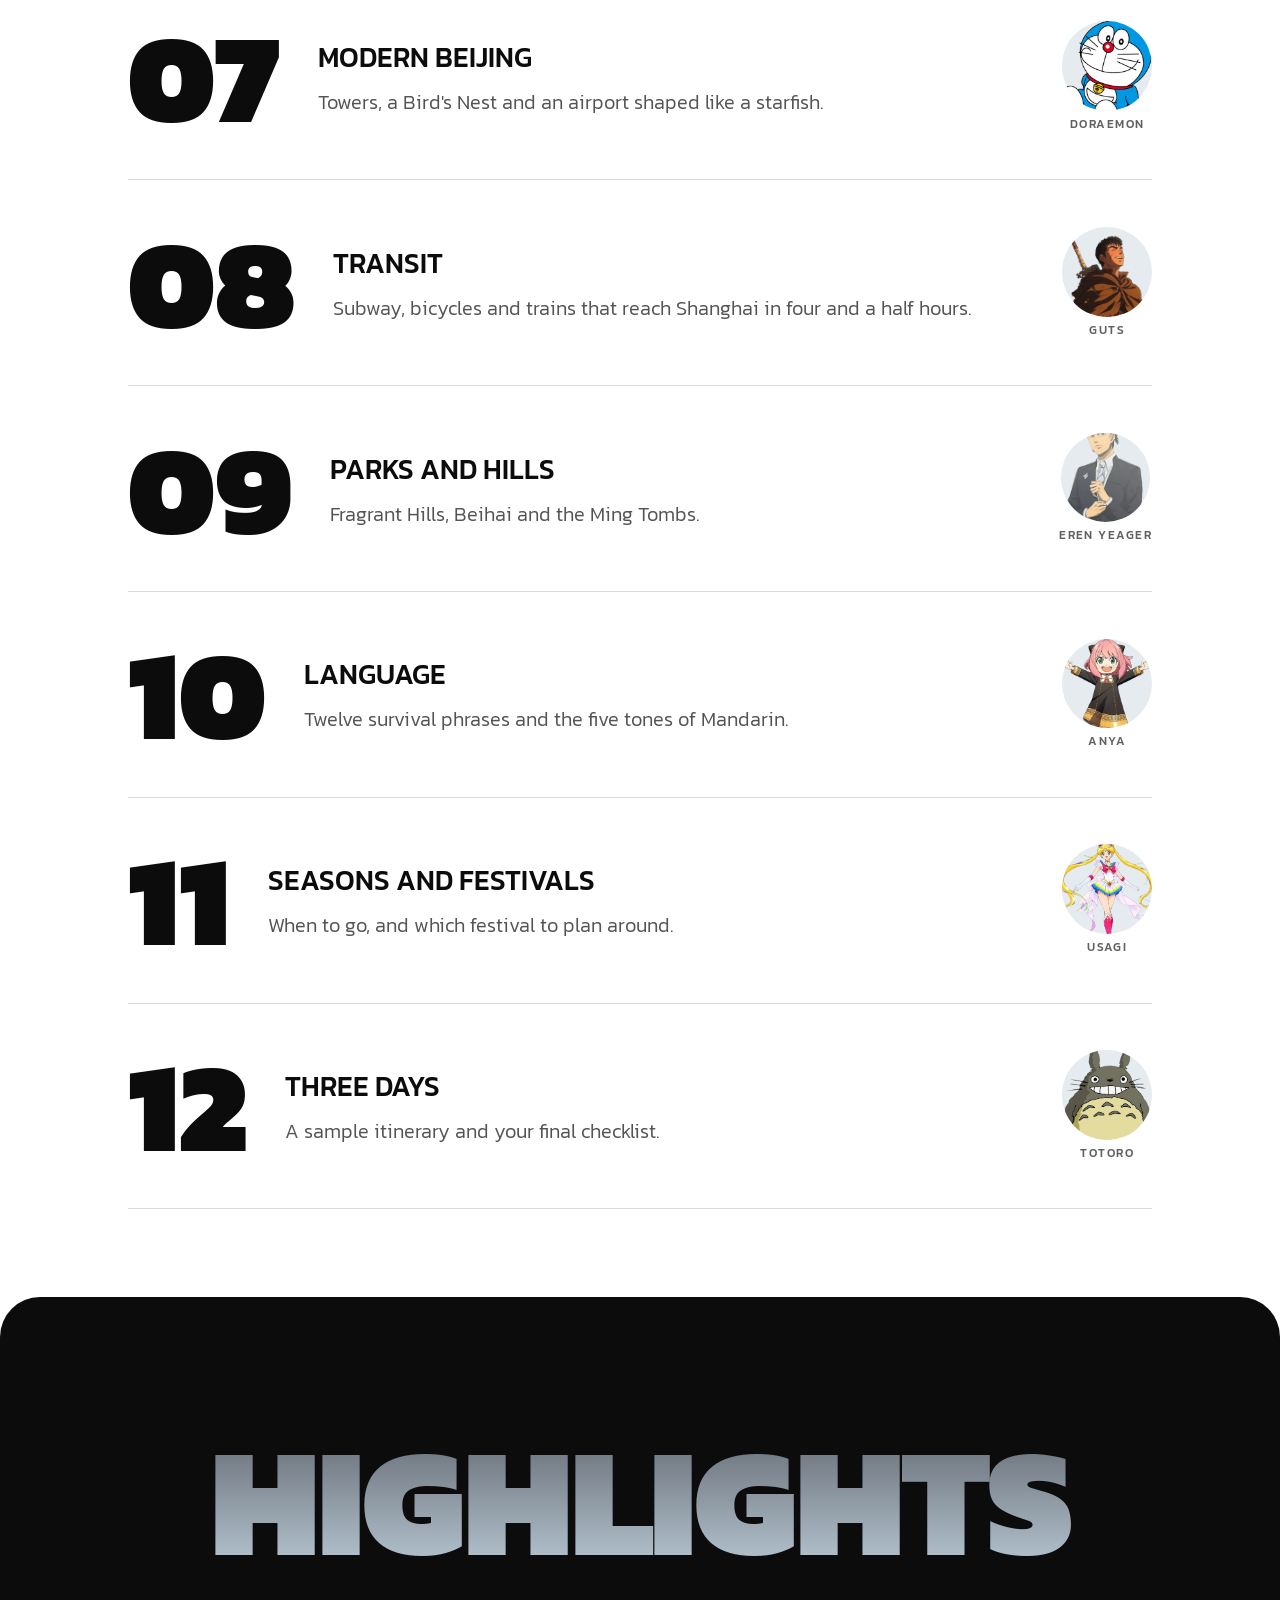
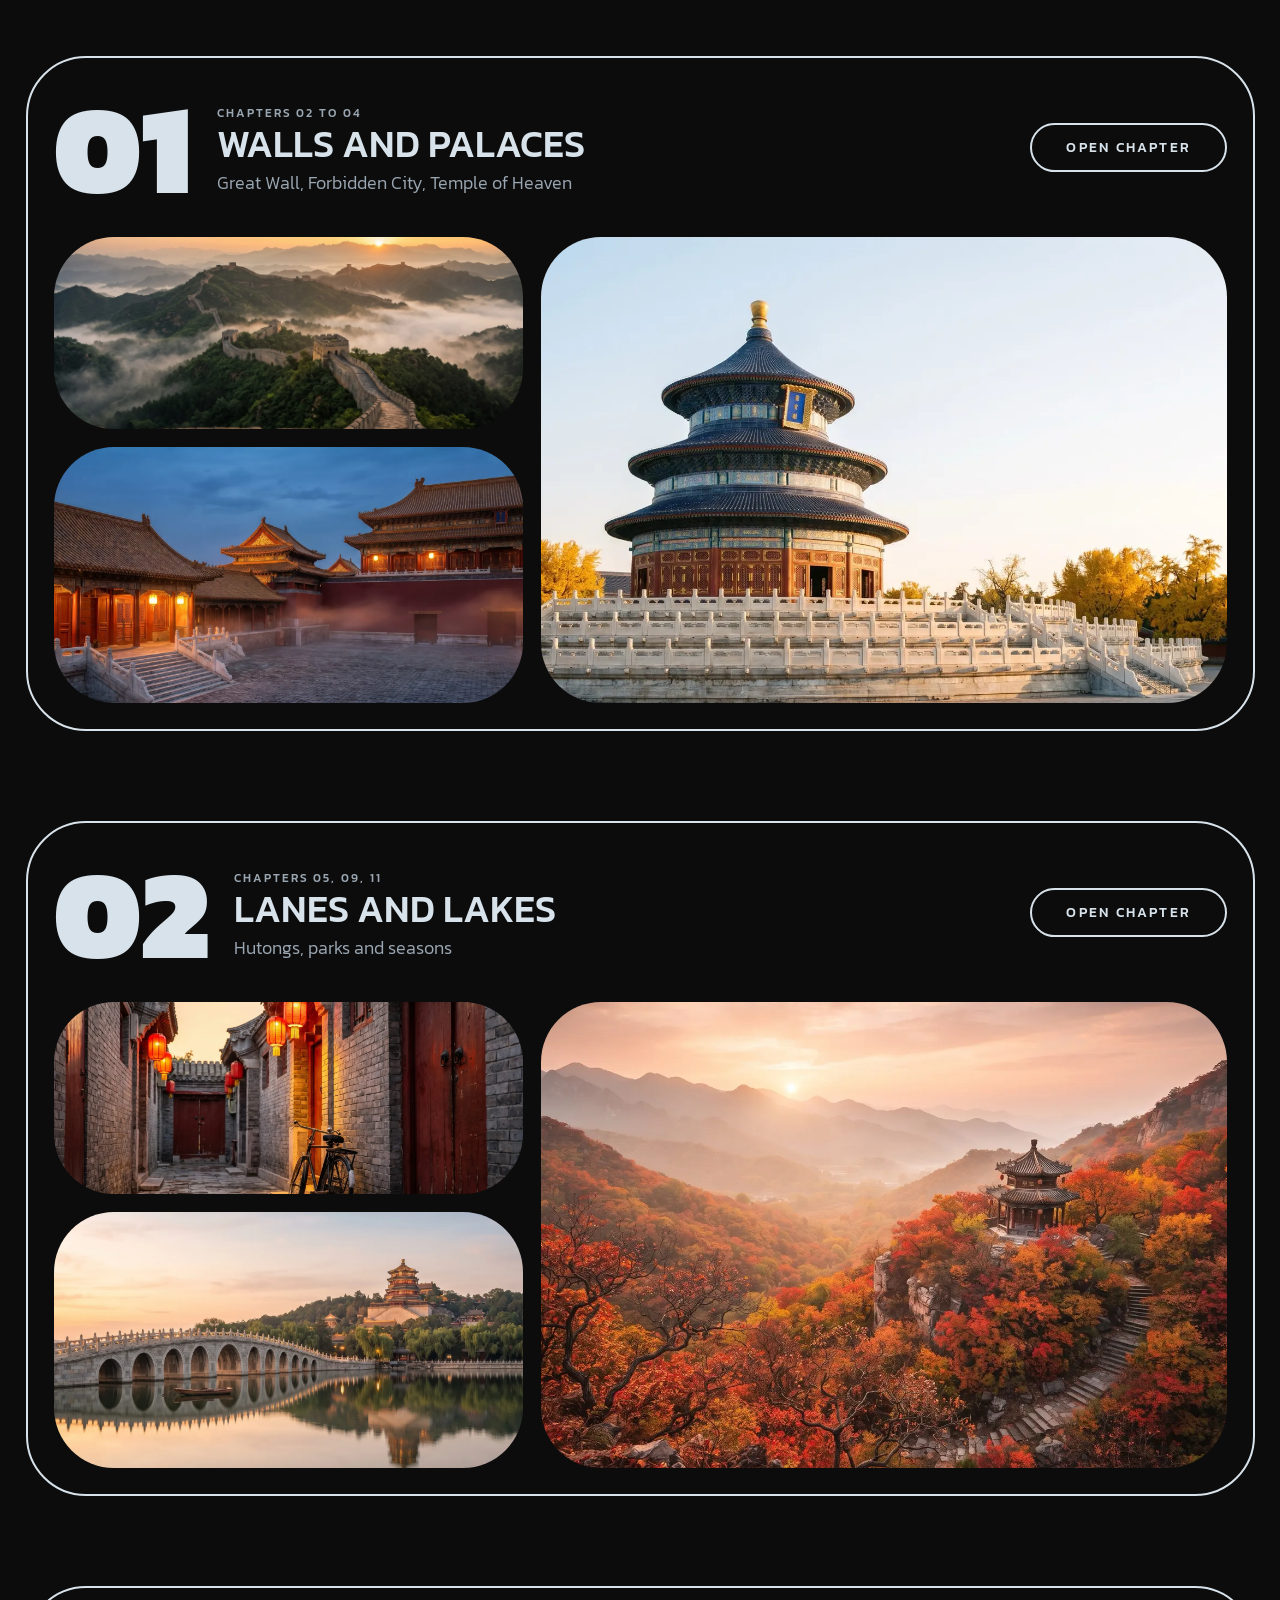
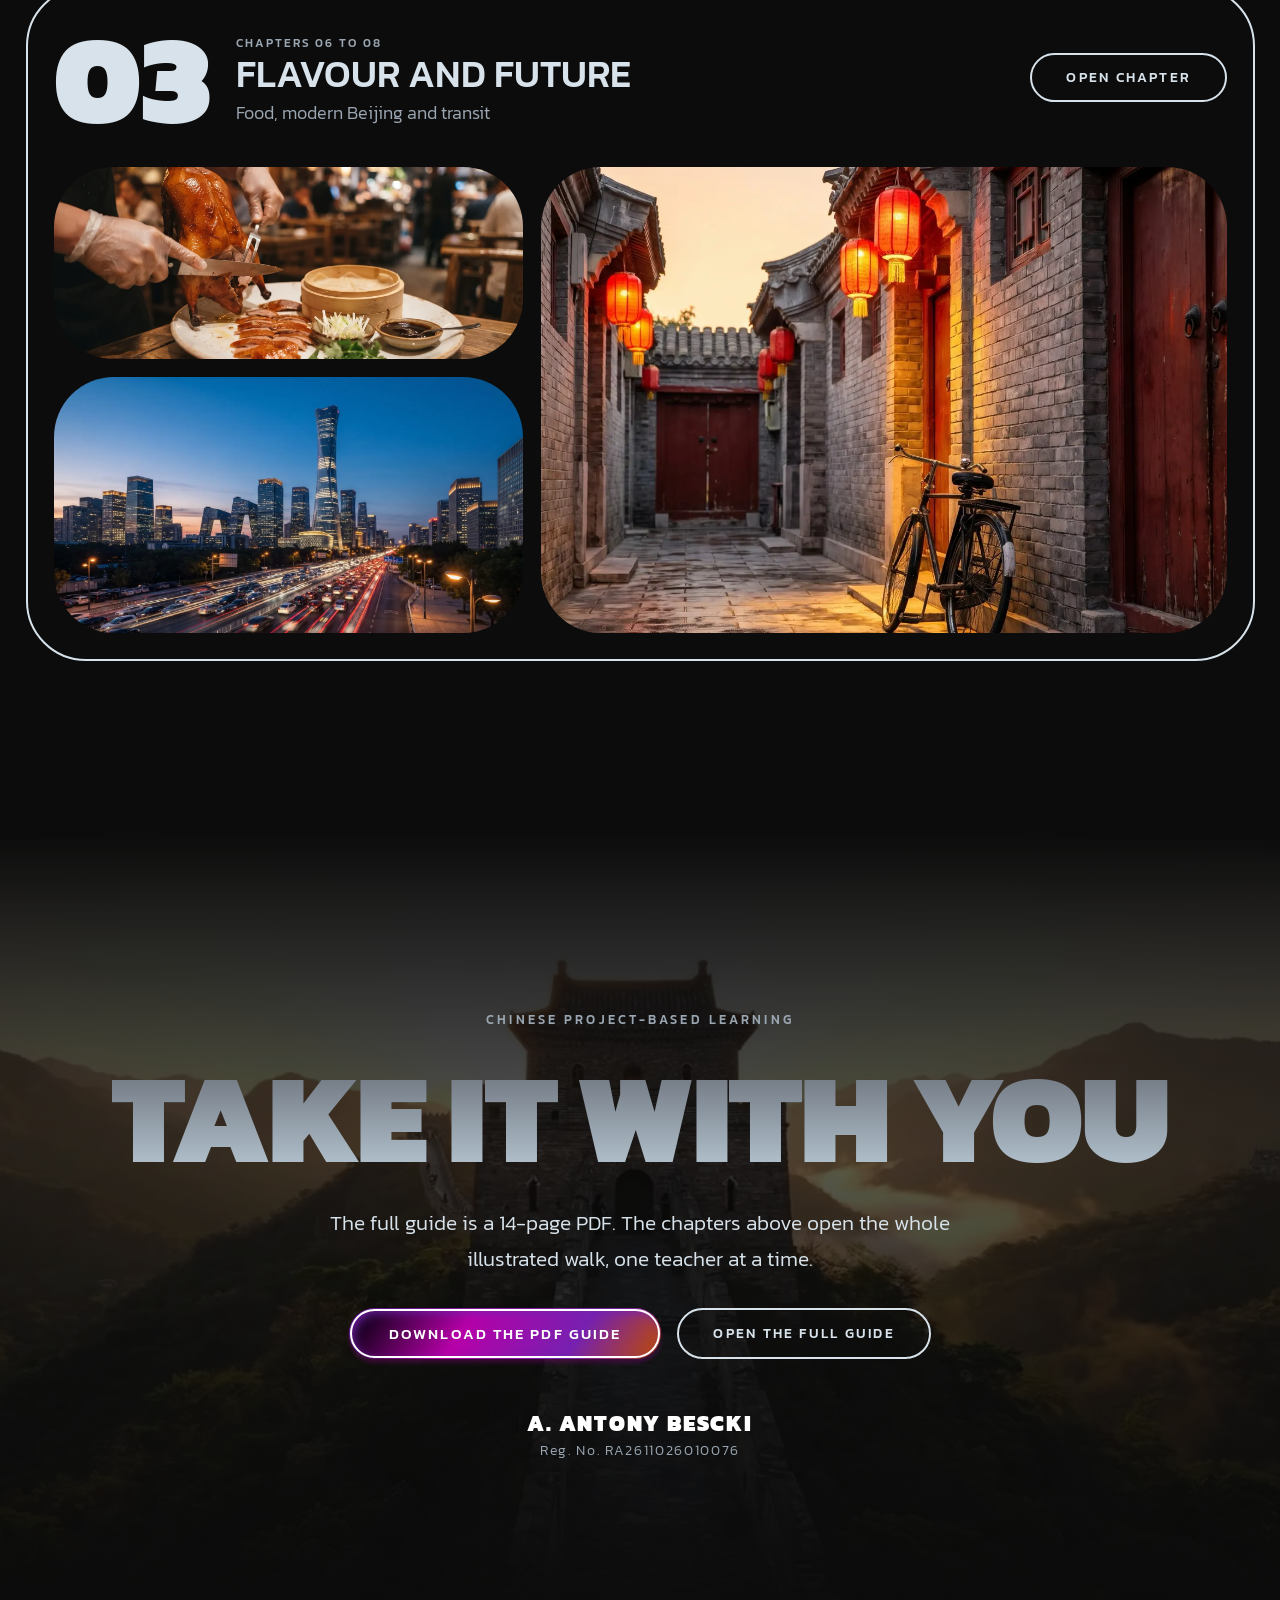
==== commit f801e6e2: "Make the site's front page open the new landing page The root now redirects to /journey/. The previo" ====
--- a/index.html
+++ b/index.html
@@ -2,410 +2,14 @@
 <html lang="en">
 <head>
 <meta charset="utf-8">
-<meta name="viewport" content="width=device-width, initial-scale=1, viewport-fit=cover">
-<meta name="theme-color" content="#FFE9D8">
-<title>Exploring Beijing 北京 · Chinese PBL — A. Antony Bescki</title>
-<meta name="description" content="A 3D scroll journey through Beijing taught by twelve anime teachers. Chinese PBL project by A. Antony Bescki (RA2611026010076).">
-<link rel="icon" href="data:image/svg+xml,%3Csvg xmlns='http://www.w3.org/2000/svg' viewBox='0 0 100 100'%3E%3Crect width='100' height='100' rx='24' fill='%23D2403A'/%3E%3Ctext x='50' y='72' font-size='62' text-anchor='middle' fill='%23fff'%3E京%3C/text%3E%3C/svg%3E">
-<link rel="preconnect" href="https://fonts.googleapis.com"><link rel="preconnect" href="https://fonts.gstatic.com" crossorigin>
-<link rel="stylesheet" href="https://fonts.googleapis.com/css2?family=Outfit:wght@400;500;600;700;800&family=Work+Sans:wght@400;500;600&family=Noto+Sans+SC:wght@500;700;900&family=Ma+Shan+Zheng&display=swap">
-<style>:root { --bg: #FFF4E8; --ink: #1B2236; --mut: #5B6479; --red: #D2403A; --gold: #F2B84B; --jade: #1F9E87; --line: rgba(27, 34, 54, .12); --ac: #D2403A; --sh: 0 24px 60px -30px rgba(80, 40, 20, .45);
-  --disp: Outfit, "Avenir Next", system-ui, sans-serif; --body: "Work Sans", system-ui, -apple-system, "Segoe UI", sans-serif; --han: "Noto Sans SC", "PingFang SC", "Hiragino Sans GB", "Microsoft YaHei", sans-serif; --brush: "Ma Shan Zheng", "Kaiti SC", "STKaiti", "KaiTi", serif; }
-* { box-sizing: border-box; }
-html { scroll-behavior: smooth; }
-body { margin: 0; font-family: var(--body); font-size: 17px; line-height: 1.65; color: var(--ink); background: linear-gradient(#9DB7FF, #FFE4D3 55%, #FFF4E8); -webkit-font-smoothing: antialiased; overflow-x: hidden; }
-#gl { position: fixed; inset: 0; width: 100%; height: 100%; z-index: 0; display: block; }
-main, .hero, footer { position: relative; z-index: 2; }
-h1, h2, h3, p { margin: 0; } h2, h1 { font-family: var(--disp); line-height: 1.04; letter-spacing: -.02em; text-wrap: balance; }
-h3 { font-family: var(--disp); font-weight: 700; font-size: 17px; letter-spacing: -.005em; }
-.zh { font-family: var(--han); font-weight: 700; } .brush { font-family: var(--brush); font-weight: 400; } .py { color: var(--ink); opacity: .72; font-style: italic; }
-button { font: inherit; color: inherit; cursor: pointer; } a { color: inherit; }
-:focus-visible { outline: 3px solid var(--ink); outline-offset: 3px; border-radius: 8px; }
-b { font-weight: 600; } p + p { margin-top: 12px; }
-.ic { width: 20px; height: 20px; flex: none; fill: none; stroke: currentColor; stroke-width: 2; stroke-linecap: round; stroke-linejoin: round; }
-.kick { display: inline-flex; gap: 6px; align-items: center; font-family: var(--disp); font-weight: 600; font-size: 13px; letter-spacing: .14em; text-transform: uppercase; color: var(--ink); background: rgba(255, 255, 255, .72); border: 1px solid var(--line); padding: 7px 14px; border-radius: 99px; backdrop-filter: blur(10px); }
-.kick b { color: var(--red); }
-.btn { display: inline-flex; align-items: center; justify-content: center; gap: 10px; min-height: 52px; padding: 0 28px; border: 0; border-radius: 16px; background: var(--ink); color: #fff; font-family: var(--disp); font-weight: 600; font-size: 16px; text-decoration: none; box-shadow: 0 14px 30px -14px rgba(27, 34, 54, .7); transition: transform .2s cubic-bezier(.2, .8, .2, 1), box-shadow .2s, background .2s; }
-.btn:hover { transform: translateY(-3px); box-shadow: 0 20px 36px -14px rgba(27, 34, 54, .75); } .btn:active { transform: translateY(0) scale(.98); }
-.btn.move { background: var(--red); width: 100%; }
-
-.prog { position: fixed; left: 0; right: 0; top: 0; height: 4px; z-index: 50; } .prog i { display: block; height: 100%; transform: scaleX(0); transform-origin: 0 50%; background: linear-gradient(90deg, var(--red), var(--gold)); }
-nav.top { position: fixed; left: 0; right: 0; top: 0; z-index: 40; display: flex; justify-content: space-between; align-items: center; padding: 14px clamp(16px, 3vw, 40px); pointer-events: none; }
-nav.top > * { pointer-events: auto; }
-.brand { display: flex; align-items: center; gap: 10px; text-decoration: none; font-family: var(--disp); font-weight: 700; font-size: 17px; background: rgba(255, 255, 255, .78); backdrop-filter: blur(12px); padding: 6px 16px 6px 6px; border-radius: 99px; border: 1px solid var(--line); }
-.seal { display: grid; place-items: center; width: 36px; height: 36px; border-radius: 50%; background: var(--red); color: #fff; font-family: var(--han); font-weight: 900; font-size: 19px; }
-.pdf { display: inline-flex; align-items: center; gap: 8px; min-height: 44px; padding: 0 18px; border-radius: 99px; text-decoration: none; font-weight: 600; font-size: 14px; background: rgba(255, 255, 255, .78); backdrop-filter: blur(12px); border: 1px solid var(--line); }
-.rail { position: fixed; right: 16px; top: 50%; transform: translateY(-50%); z-index: 40; display: none; flex-direction: column; gap: 0; }
-.rail a { position: relative; width: 26px; height: 26px; display: grid; place-items: center; text-decoration: none; }
-.rail a::before { content: ""; width: 8px; height: 8px; border-radius: 50%; background: rgba(27, 34, 54, .3); transition: transform .25s, background .25s; } .rail a.act::before { background: var(--red); transform: scale(1.9); }
-.rail a span { position: absolute; right: 30px; white-space: nowrap; font-size: 12px; font-weight: 600; background: #fff; padding: 4px 10px; border-radius: 8px; box-shadow: var(--sh); opacity: 0; pointer-events: none; transition: opacity .15s; } .rail a:hover span { opacity: 1; }
-@media (min-width: 1280px) { .rail { display: flex; } }
-
-/* hero */
-.hero { min-height: 100vh; display: flex; align-items: flex-end; padding: 110px clamp(20px, 5vw, 80px) 44px; }
-.hwrap { max-width: 880px; }
-.hero h1 { font-size: clamp(46px, 8.4vw, 112px); font-weight: 800; margin-top: 18px; } .hero h1 .big { display: block; color: var(--red); font-size: 1.22em; line-height: .96; }
-.zhb { display: inline-block; font-size: .8em; color: var(--ink); opacity: .85; }
-.lead { font-size: clamp(17px, 1.7vw, 21px); max-width: 52ch; margin-top: 18px; color: #2B334A; }
-.who2 { display: inline-grid; margin-top: 22px; padding: 12px 22px; border-radius: 18px; background: rgba(255, 255, 255, .8); backdrop-filter: blur(12px); border: 1px solid var(--line); }
-.who2 small { font-size: 12px; letter-spacing: .16em; text-transform: uppercase; color: var(--mut); } .who2 b { font-family: var(--disp); font-size: 22px; letter-spacing: .04em; } .who2 span { font-size: 13.5px; color: var(--mut); letter-spacing: .08em; }
-.avs { display: flex; flex-wrap: wrap; gap: 8px; margin-top: 22px; }
-.av { width: 52px; height: 52px; padding: 0; border-radius: 50%; border: 2px solid #fff; overflow: hidden; background: radial-gradient(circle at 50% 100%, var(--ac), #fff 90%); box-shadow: 0 8px 18px -8px rgba(27, 34, 54, .6); transition: transform .25s cubic-bezier(.2, 1.6, .4, 1); }
-.av img { width: 100%; height: 130%; object-fit: cover; object-position: 50% 0; display: block; } .av:hover { transform: translateY(-6px) scale(1.12); }
-.cta { display: flex; flex-wrap: wrap; align-items: center; gap: 16px; margin-top: 26px; } .hintx { font-size: 14px; color: var(--mut); max-width: 30ch; }
-
-/* chapters: a pinned fly-through, then readable content */
-.ch { position: relative; }
-.fly { height: 210vh; } .pin { position: sticky; top: 0; height: 100vh; display: flex; flex-direction: column; justify-content: space-between; padding: 84px clamp(18px, 4vw, 64px) 26px; pointer-events: none; }
-.pin > * { pointer-events: auto; } .hd { max-width: 760px; } .hd h2 { display: inline-block; font-size: clamp(28px, 4.6vw, 58px); font-weight: 800; margin-top: 14px; padding: 12px 24px 14px; border-radius: 26px; background: rgba(255, 255, 255, .8); backdrop-filter: blur(14px); border: 1px solid var(--line); box-shadow: var(--sh); } .hd h2 em { font-style: normal; display: block; width: fit-content; background: linear-gradient(transparent 60%, color-mix(in srgb, var(--ac) 60%, transparent) 60%); }
-.pin.r .tcard { align-self: flex-end; } .pin.l .tcard { align-self: flex-start; }
-.tcard { width: min(400px, 100%); padding: 20px 22px; border-radius: 26px; background: rgba(255, 255, 255, .88); backdrop-filter: blur(18px); border: 1px solid var(--line); box-shadow: var(--sh); display: flex; flex-direction: column; gap: 12px; }
-.who { display: flex; flex-wrap: wrap; align-items: baseline; gap: 2px 10px; } .who .lbl { width: 100%; font-size: 12px; letter-spacing: .16em; text-transform: uppercase; font-weight: 600; color: var(--ink); } .who .lbl::before { content: ""; display: inline-block; width: 8px; height: 8px; border-radius: 50%; background: var(--ac); margin-right: 8px; }
-.who b { font-family: var(--disp); font-weight: 800; font-size: 28px; letter-spacing: -.01em; } .who .zh { color: var(--ink); font-size: 15px; } .who i { font-size: 13px; color: var(--mut); }
-.line { font-size: 15.5px; line-height: 1.55; min-height: 6.4em; color: #2B334A; } .line::after { content: "▍"; color: var(--ac); animation: blink .8s steps(2) infinite; } .line.done::after { content: ""; } @keyframes blink { 50% { opacity: 0; } }
-.cn { display: grid; padding: 10px 14px; border-radius: 14px; background: color-mix(in srgb, var(--ac) 14%, #fff); } .cn .zh { font-size: 20px; } .cn .py { font-size: 13.5px; } .cn .en { font-size: 13px; color: var(--mut); }
-.dwell { padding: 0 clamp(10px, 3vw, 40px) 120px; }
-.panel { max-width: 1080px; margin: 0 auto; padding: clamp(22px, 4vw, 52px); border-radius: 36px; background: rgba(255, 255, 255, .9); backdrop-filter: blur(22px); border: 1px solid rgba(255, 255, 255, .8); box-shadow: var(--sh); }
-
-/* content blocks */
-.lead, .prose { font-size: 17.5px; color: #2B334A; } .panel .lead { max-width: 74ch; margin-bottom: 22px; } .panel .lead { font-size: 18px; }
-.two { display: grid; grid-template-columns: 1fr 1fr; gap: 32px; align-items: start; } .grid { display: grid; gap: 14px; margin-bottom: 20px; } .grid > * { min-width: 0; }
-.g2 { grid-template-columns: repeat(2, 1fr); } .g3 { grid-template-columns: repeat(3, 1fr); } .g4 { grid-template-columns: repeat(4, 1fr); } .g5 { grid-template-columns: repeat(5, 1fr); }
-.glass, .kcard, .say, .food, .season, .steps li, .day, .hl { background: #fff; border: 1px solid var(--line); border-radius: 22px; box-shadow: 0 10px 26px -20px rgba(27, 34, 54, .5); transition: transform .3s cubic-bezier(.2, 1.3, .4, 1), box-shadow .3s; }
-.kcard:hover, .say:hover, .food:hover, .season:hover { transform: translateY(-5px); box-shadow: 0 22px 36px -22px rgba(27, 34, 54, .55); }
-.kcard { padding: 20px 22px 22px; border-top: 5px solid var(--ac); } .kcard h3 { font-size: 19px; } .kcard .zh { color: var(--ink); font-size: 17px; margin-top: 2px; } .kcard .zh .py { font-weight: 500; font-size: 13px; } .kcard p { font-size: 15px; line-height: 1.6; color: var(--mut); margin-top: 8px; } .kcard > .py { font-size: 13px; }
-.kcard h3 .brush { font-size: 28px; color: var(--ink); margin-right: 6px; vertical-align: -3px; }
-.factbox { padding: 18px 24px 20px; border-radius: 22px; margin-top: 8px; background: color-mix(in srgb, var(--ac) 16%, #fff); border-left: 6px solid var(--ac); font-size: 16px; } .factbox h3 { margin-bottom: 4px; color: var(--ink); }
-.hl h3 { padding: 18px 22px 0; } .hl ul { margin: 0; padding: 4px 22px 14px; list-style: none; font-size: 15.5px; color: var(--mut); } .hl li { padding: 12px 0; } .hl li + li { border-top: 1px solid var(--line); } .hl li b { display: block; color: var(--ink); font-family: var(--disp); }
-.ticks li { padding-left: 34px; position: relative; } .ticks li::before { content: "✓"; position: absolute; left: 0; top: 12px; width: 22px; height: 22px; border-radius: 50%; background: var(--ac); color: #fff; display: grid; place-items: center; font-size: 13px; font-weight: 700; }
-.stats { display: grid; grid-template-columns: repeat(4, 1fr); margin-top: 24px; text-align: center; padding: 26px 8px; border-radius: 26px; background: var(--ink); color: #fff; } .stats div + div { border-left: 1px solid rgba(255, 255, 255, .2); }
-.stats b { display: block; font-family: var(--disp); font-weight: 800; font-size: clamp(30px, 5vw, 54px); line-height: 1.1; color: var(--gold); } .stats span { font-size: 12.5px; letter-spacing: .16em; text-transform: uppercase; opacity: .8; }
-.note { font-size: 14.5px; color: var(--mut); margin-top: 12px; } .sub3 { margin-bottom: 12px; font-size: 18px; }
-.steps { list-style: none; margin: 0; padding: 0; display: grid; gap: 10px; counter-reset: s; } .steps li { counter-increment: s; display: grid; grid-template-columns: 44px 1fr; column-gap: 14px; align-items: center; padding: 12px 16px; font-size: 15px; color: var(--mut); }
-.steps li > i { grid-row: 1 / span 2; width: 44px; height: 44px; border-radius: 14px; background: var(--ac); color: #fff; display: grid; place-items: center; font: 700 16px var(--disp); font-style: normal; } .steps li > i::before { content: counter(s); } .steps b { color: var(--ink); grid-column: 2; } .steps span { grid-column: 2; }
-.say { padding: 14px 18px; display: grid; } .say .zh { font-size: 24px; line-height: 1.3; } .say .py { font-size: 14.5px; opacity: 1; color: var(--ink); } .say .en { font-size: 13.5px; color: var(--mut); } .say .small { font-size: 12px; }
-.say.tone { text-align: center; } .say.tone svg { width: 100%; height: 58px; } .say.tone .zh { font-size: 38px; } .tline { stroke: var(--ink); stroke-dasharray: 1; stroke-dashoffset: 1; transition: stroke-dashoffset 1.2s .4s ease-out; } .on .tline { stroke-dashoffset: 0; }
-.food { display: grid; grid-template-columns: 78px 1fr; column-gap: 12px; align-items: center; padding: 14px 18px; } .food svg { width: 78px; height: 78px; transition: transform .4s cubic-bezier(.2, 1.6, .4, 1); } .food:hover svg { transform: rotate(-10deg) scale(1.12); }
-.food > span:first-of-type { display: grid; } .food b { font-family: var(--disp); font-size: 17px; } .food .zh { font-size: 19px; color: var(--red); } .food .py { font-size: 13px; opacity: 1; } .food .en { grid-column: 1 / -1; margin-top: 8px; font-size: 14px; color: var(--mut); }
-.season { padding: 22px 16px; text-align: center; background: linear-gradient(170deg, color-mix(in srgb, var(--sc) 22%, #fff), #fff 70%); border-color: color-mix(in srgb, var(--sc) 50%, #fff); } .season svg { width: 58px; height: 58px; } .season h3 { font-size: 18px; } .season .zh { font-size: 15px; } .season small { letter-spacing: .12em; text-transform: uppercase; color: var(--mut); font-size: 12px; } .season p { font-size: 14px; margin-top: 8px; text-align: left; color: var(--mut); }
-.days { display: grid; gap: 14px; margin-bottom: 20px; } .day { display: grid; grid-template-columns: 180px 1fr; overflow: hidden; }
-.dh { text-align: center; padding: 18px 8px; display: grid; align-content: center; background: var(--dc); color: #1B2236; } .dh b { font: 800 22px/1.1 var(--disp); letter-spacing: .06em; text-transform: uppercase; color: #1B2236; } .dh .brush { font-size: 46px; line-height: 1.15; } .dh small { letter-spacing: .12em; text-transform: uppercase; font-size: 12px; font-weight: 600; }
-.db { padding: 10px 22px; font-size: 15px; } .db > div { display: grid; grid-template-columns: 110px 1fr; gap: 12px; padding: 11px 0; } .db > div + div { border-top: 1px solid var(--line); } .db b { letter-spacing: .1em; text-transform: uppercase; font-size: 12.5px; color: var(--ink); padding-top: 3px; opacity: .8; }
-.quote { display: grid; gap: 8px; align-content: center; text-align: center; padding: 26px; border-radius: 22px; border: 2px dashed var(--ac); color: var(--mut); height: 100%; } .quote .brush { font-size: clamp(26px, 3.4vw, 40px); color: var(--ink); line-height: 1.3; }
-.next { display: flex; align-items: center; justify-content: space-between; gap: 16px; margin-top: 30px; padding: 16px 24px; border-radius: 22px; min-height: 64px; text-decoration: none; color: #fff; background: var(--ink); transition: transform .25s cubic-bezier(.2, .8, .2, 1), box-shadow .25s; } .next:hover { transform: translateY(-3px); box-shadow: 0 20px 36px -18px rgba(27, 34, 54, .8); }
-.next span { display: grid; } .next small { font-size: 12px; letter-spacing: .16em; text-transform: uppercase; opacity: .7; } .next b { font-family: var(--disp); font-size: clamp(16px, 2.2vw, 22px); } .next .ic { width: 28px; height: 28px; color: var(--gold); }
-.checks { display: grid; gap: 2px; } .checks label { display: grid; grid-template-columns: 28px 1fr; gap: 14px; align-items: center; min-height: 52px; cursor: pointer; font-size: 16px; border-bottom: 1px solid var(--line); } .checks input { position: absolute; opacity: 0; } .checks label > span { width: 26px; height: 26px; border: 2px solid var(--ink); border-radius: 9px; display: grid; place-items: center; transition: background .15s; }
-.checks input:checked + span { background: var(--jade); border-color: var(--jade); } .checks input:checked + span::after { content: "✓"; color: #fff; font-weight: 800; } .checks input:focus-visible + span { outline: 3px solid var(--ink); outline-offset: 2px; } .checks label:has(input:checked) { color: var(--mut); text-decoration: line-through; }
-.meter { height: 10px; background: var(--line); border-radius: 99px; margin-top: 16px; overflow: hidden; } .meter i { display: block; height: 100%; width: 100%; transform: scaleX(0); transform-origin: 0 50%; background: linear-gradient(90deg, var(--red), var(--gold), var(--jade)); transition: transform .5s cubic-bezier(.2, 1, .3, 1); } .mtxt { font-size: 13px; letter-spacing: .08em; color: var(--mut); margin-top: 8px; }
-.bon { text-align: center; display: grid; gap: 18px; justify-items: center; align-content: center; padding: 20px; } .bon .big { font-size: clamp(64px, 10vw, 120px); line-height: 1; color: var(--red); } .bon p { font-size: 18px; max-width: 32ch; }
-.reveal { opacity: 0; transform: translateY(26px); transition: opacity .6s, transform .6s cubic-bezier(.2, .9, .3, 1.1); } .reveal.on { opacity: 1; transform: none; }
-
-footer { text-align: center; padding: 56px 20px 70px; background: var(--ink); color: #D8DEEE; } footer strong { display: block; font-family: var(--disp); font-size: 24px; letter-spacing: .08em; color: #fff; } footer p { font-size: 14px; margin-top: 4px; } .credit { max-width: 62ch; margin: 18px auto 0; font-size: 13px; opacity: .75; }
-
-/* overlays */
-.dock { position: fixed; left: 14px; bottom: 14px; z-index: 45; display: flex; align-items: center; gap: 10px; min-height: 44px; padding: 0 18px 0 14px; border-radius: 99px; font-size: 13px; font-weight: 600; background: rgba(255, 255, 255, .85); backdrop-filter: blur(12px); border: 1px solid var(--line); pointer-events: none; } .dock b { font-family: var(--disp); font-size: 16px; color: var(--ink); background: var(--ac); padding: 2px 10px; border-radius: 99px; color: #fff; }
-.snd { position: fixed; right: 14px; bottom: 14px; z-index: 45; display: inline-flex; align-items: center; gap: 10px; min-height: 44px; padding: 0 18px; border-radius: 99px; border: 1px solid var(--line); background: rgba(255, 255, 255, .88); backdrop-filter: blur(12px); font-size: 14px; font-weight: 600; } .snd[aria-pressed="true"] { background: var(--jade); color: #fff; border-color: var(--jade); } .snd.hot { animation: pulse 1.8s ease-in-out infinite; } @keyframes pulse { 50% { box-shadow: 0 0 0 8px rgba(210, 64, 58, .2); } }
-#shout { position: fixed; left: 50%; top: 22%; z-index: 44; transform: translate(-50%, -50%) rotate(-4deg) scale(0); font-family: var(--disp); font-weight: 800; font-size: clamp(28px, 7vw, 84px); letter-spacing: .02em; text-transform: uppercase; white-space: nowrap; color: #fff; -webkit-text-stroke: 2px var(--ink); paint-order: stroke fill; text-shadow: 6px 6px 0 var(--ac); pointer-events: none; opacity: 0; } #shout.go { animation: shout 2.6s both; }
-@keyframes shout { 0% { opacity: 0; transform: translate(-50%, -50%) rotate(-4deg) scale(0); } 10% { opacity: 1; transform: translate(-50%, -50%) rotate(-4deg) scale(1.25); } 18%, 80% { opacity: 1; transform: translate(-50%, -50%) rotate(-4deg) scale(1); } 100% { opacity: 0; transform: translate(-50%, -80%) rotate(-4deg) scale(1); } }
-.toast { position: fixed; left: 50%; bottom: 72px; z-index: 46; transform: translate(-50%, 16px); padding: 10px 22px; border-radius: 99px; background: var(--ink); color: #fff; font-weight: 600; font-size: 14px; opacity: 0; pointer-events: none; transition: .3s; white-space: nowrap; max-width: calc(100% - 24px); overflow: hidden; text-overflow: ellipsis; border-bottom: 3px solid var(--ac); } .toast.on { opacity: 1; transform: translate(-50%, 0); }
-
-@media (max-width: 900px) {
-  .two { grid-template-columns: 1fr; } .g3, .g4, .g5 { grid-template-columns: repeat(2, 1fr); }
-  .pin { padding-top: 76px; } .tcard { width: 100%; align-self: stretch !important; padding: 16px 18px; gap: 9px; } .line { min-height: 0; font-size: 14.5px; } .who b { font-size: 24px; } .cn { padding: 8px 12px; } .btn { min-height: 48px; }
-  .hd h2 { font-size: clamp(28px, 8vw, 44px); }
-}
-@media (max-width: 560px) { .brand span:last-child { display: none; } .pdf span { display: none; } .pdf { padding: 0 14px; } .g2 { grid-template-columns: 1fr; } .stats { grid-template-columns: repeat(2, 1fr); row-gap: 16px; } .stats div:nth-child(3) { border-left: 0; } .day { grid-template-columns: 1fr; } .dh { grid-auto-flow: column; justify-content: center; align-items: center; gap: 14px; padding: 10px; } .dh .brush { font-size: 30px; } .db > div { grid-template-columns: 1fr; gap: 0; } .dock .nm, .snd span { display: none; } .snd { padding: 0 14px; } .av { width: 44px; height: 44px; } }
-@media (prefers-reduced-motion: reduce) { html { scroll-behavior: auto; } *, *::before, *::after { animation: none !important; transition: none !important; } .reveal { opacity: 1; transform: none; } .tline { stroke-dashoffset: 0; } }
-
-body[data-ch="-1"] .dock { opacity: 0; } .dock { transition: opacity .3s; }
-
-main { overflow-x: clip; } .tcard, .tcard * { min-width: 0; overflow-wrap: anywhere; }
-.pin { padding-bottom: 74px; }
-@media (max-width: 900px) { .pin { padding-bottom: 72px; } #shout { top: 42%; font-size: clamp(26px, 9vw, 56px); } .cn .en { display: none; } .line { font-size: 14px; } }
-@media (max-width: 560px) {
-  .hero { padding: 92px 18px 84px; } .hero h1 { font-size: clamp(38px, 11.5vw, 56px); margin-top: 14px; } .hero h1 .big { font-size: 1.28em; } .zhb { font-size: .62em; margin-top: 2px; }
-  .lead { font-size: 15px; margin-top: 12px; } .who2 { margin-top: 14px; padding: 8px 16px; } .who2 b { font-size: 18px; } .avs { margin-top: 14px; gap: 6px; } .av { width: 40px; height: 40px; } .cta { margin-top: 16px; } .hintx { display: none; }
-}
-</style>
+<meta name="viewport" content="width=device-width, initial-scale=1">
+<title>Exploring Beijing | A. Antony Bescki</title>
+<meta name="description" content="A scroll-driven guide to Beijing taught by twelve anime teachers. Chinese PBL project by A. Antony Bescki, RA2611026010076.">
+<meta name="theme-color" content="#0C0C0C">
+<link rel="canonical" href="journey/">
+<meta http-equiv="refresh" content="0; url=journey/">
+<script>location.replace('journey/' + location.hash);</script>
+<style>body{margin:0;min-height:100vh;display:grid;place-items:center;background:#0C0C0C;color:#D7E2EA;font:500 18px/1.6 system-ui,sans-serif;text-align:center}a{color:#fff;display:inline-block;margin-top:14px;padding:12px 28px;border:2px solid #D7E2EA;border-radius:99px;text-decoration:none}</style>
 </head>
-<body>
-
-<svg width="0" height="0" style="position:absolute">
-<defs>
-  <linearGradient id="gRoofGold" x1="0" y1="0" x2="0" y2="1"><stop offset="0" stop-color="#F6CB58"/><stop offset="1" stop-color="#C4841A"/></linearGradient>
-  <linearGradient id="gRoofBlue" x1="0" y1="0" x2="0" y2="1"><stop offset="0" stop-color="#3B63C4"/><stop offset="1" stop-color="#14286A"/></linearGradient>
-  <linearGradient id="gRed" x1="0" y1="0" x2="0" y2="1"><stop offset="0" stop-color="#C53A2B"/><stop offset="1" stop-color="#8E1A14"/></linearGradient>
-  <radialGradient id="gLantern" cx=".4" cy=".35" r=".8"><stop offset="0" stop-color="#FF6A4D"/><stop offset=".6" stop-color="#D4261B"/><stop offset="1" stop-color="#8E1410"/></radialGradient>
-  <radialGradient id="gSun" cx=".5" cy=".5" r=".5"><stop offset="0" stop-color="#FFF3B8"/><stop offset=".55" stop-color="#FFC94A"/><stop offset="1" stop-color="#FF8A3C"/></radialGradient>
-  <pattern id="ribs" width="5" height="5" patternUnits="userSpaceOnUse"><path d="M2.5 0V5" stroke="#000" stroke-opacity=".17" stroke-width="1.4"/></pattern>
-  <pattern id="meander" width="18" height="12" patternUnits="userSpaceOnUse"><path d="M0 10.5H15.5V1.5H4.5V7.5H10.5V4.5" fill="none" stroke="currentColor" stroke-width="1.5"/></pattern>
-  <pattern id="brick" width="26" height="14" patternUnits="userSpaceOnUse"><rect width="26" height="14" fill="#8A8C8E"/><path d="M0 0H26M0 7H26M0 0V7M13 7V14" stroke="#6D6F72" stroke-width="1"/></pattern>
-
-  <symbol id="temple" viewBox="0 0 300 282">
-    <rect x="10" y="264" width="280" height="18" fill="#EDE4CF"/><rect x="32" y="250" width="236" height="14" fill="#F4ECDA"/><rect x="54" y="236" width="192" height="14" fill="#EDE4CF"/>
-    <path d="M10 264H290M32 250H268M54 236H246" stroke="#fff" stroke-width="4" stroke-dasharray="2 5"/>
-    <path d="M10 281H290M32 263.500H268M54 249.500H246" stroke="#CDBF9F" stroke-width="1"/>
-    <path d="M134 236H166L178 282H122Z" fill="#D9CDB2"/><path d="M130 252H170M126 266H174" stroke="#BFB08D" stroke-width="1"/>
-    <rect x="72" y="198" width="156" height="38" fill="url(#gRed)"/><path d="M92 204V236M112 204V236M132 204V236M168 204V236M188 204V236M208 204V236" stroke="#6B120E" stroke-width="2.5"/>
-    <rect x="139" y="210" width="22" height="26" fill="#4A0C0A"/><rect x="72" y="198" width="156" height="7" fill="#1F7A6A"/><path d="M76 201.500H224" stroke="#F3C24B" stroke-width="1.6" stroke-dasharray="3 5"/>
-    <path id="tr1" d="M42 201C76 195 92 179 98 164H202C208 179 224 195 258 201Z" fill="url(#gRoofBlue)"/><use href="#tr1" fill="url(#ribs)" style="fill:url(#ribs)"/>
-    <path d="M42 201H258" stroke="#F3C24B" stroke-width="3.5" stroke-linecap="round"/><path d="M98 164H202" stroke="#F3C24B" stroke-width="2"/>
-    <rect x="96" y="146" width="108" height="18" fill="url(#gRed)"/><rect x="96" y="146" width="108" height="5" fill="#1F7A6A"/>
-    <path id="tr2" d="M72 149C98 144 110 128 114 116H186C190 128 202 144 228 149Z" fill="url(#gRoofBlue)"/><use href="#tr2" style="fill:url(#ribs)"/>
-    <path d="M72 149H228" stroke="#F3C24B" stroke-width="3.5" stroke-linecap="round"/><path d="M114 116H186" stroke="#F3C24B" stroke-width="2"/>
-    <rect x="112" y="100" width="76" height="16" fill="url(#gRed)"/><rect x="112" y="100" width="76" height="5" fill="#1F7A6A"/>
-    <path id="tr3" d="M88 103C116 97 138 68 146 40H154C162 68 184 97 212 103Z" fill="url(#gRoofBlue)"/><use href="#tr3" style="fill:url(#ribs)"/>
-    <path d="M88 103H212" stroke="#F3C24B" stroke-width="3.5" stroke-linecap="round"/>
-    <rect x="142" y="118" width="16" height="22" rx="1" fill="#14286A" stroke="#F3C24B" stroke-width="1.6"/>
-    <rect x="146.500" y="28" width="7" height="13" fill="#F3C24B"/><circle cx="150" cy="22" r="9" fill="#F6CB58"/><circle cx="147" cy="19" r="3" fill="#FFF3B8"/>
-  </symbol>
-
-  <symbol id="hall" viewBox="0 0 400 204">
-    <rect y="170" width="400" height="34" fill="#EDE4CF"/><path d="M0 170H400" stroke="#fff" stroke-width="5" stroke-dasharray="2 6"/><path d="M0 187H400" stroke="#CDBF9F"/>
-    <path d="M168 170H232L248 204H152Z" fill="#D9CDB2"/><path d="M163 181H237M157 193H243" stroke="#BFB08D"/>
-    <rect x="34" y="112" width="332" height="58" fill="url(#gRed)"/>
-    <path d="M70 120V170M108 120V170M146 120V170M254 120V170M292 120V170M330 120V170" stroke="#6B120E" stroke-width="3"/>
-    <path d="M182 170V142a18 18 0 0 1 36 0V170Z" fill="#3E0A08"/><path d="M80 170V148a9 9 0 0 1 18 0V170ZM118 170V148a9 9 0 0 1 18 0V170ZM264 170V148a9 9 0 0 1 18 0V170ZM302 170V148a9 9 0 0 1 18 0V170Z" fill="#4A0C0A"/>
-    <rect x="34" y="112" width="332" height="8" fill="#1F7A6A"/><path d="M40 116H360" stroke="#F3C24B" stroke-width="2" stroke-dasharray="4 6"/>
-    <path id="hr1" d="M4 115C50 109 76 97 86 84H314C324 97 350 109 396 115Z" fill="url(#gRoofGold)"/><use href="#hr1" style="fill:url(#ribs)"/>
-    <path d="M4 115H396" stroke="#9A640F" stroke-width="3" stroke-linecap="round"/><path d="M4 115q-7 -3 -8 -11M396 115q7 -3 8 -11" stroke="#C4841A" stroke-width="3" fill="none" stroke-linecap="round"/>
-    <rect x="84" y="66" width="232" height="18" fill="url(#gRed)"/><rect x="84" y="66" width="232" height="6" fill="#1F7A6A"/>
-    <rect x="186" y="70" width="28" height="13" fill="#14286A" stroke="#F3C24B" stroke-width="1.5"/>
-    <path id="hr2" d="M44 69C92 63 118 45 130 24H270C282 45 308 63 356 69Z" fill="url(#gRoofGold)"/><use href="#hr2" style="fill:url(#ribs)"/>
-    <path d="M44 69H356" stroke="#9A640F" stroke-width="3" stroke-linecap="round"/><path d="M44 69q-7 -3 -8 -11M356 69q7 -3 8 -11" stroke="#C4841A" stroke-width="3" fill="none" stroke-linecap="round"/>
-    <rect x="126" y="19" width="148" height="7" rx="2" fill="#9A640F"/><path d="M126 22q-8 -1 -8 -10q6 2 9 6ZM274 22q8 -1 8 -10q-6 2 -9 6Z" fill="#C4841A"/>
-  </symbol>
-
-  <symbol id="lantern" viewBox="0 0 40 84">
-    <path d="M20 0V12" stroke="#E8B33E" stroke-width="1.5"/><rect x="13" y="11" width="14" height="5" rx="1" fill="#E8B33E"/>
-    <ellipse cx="20" cy="34" rx="17" ry="19" fill="url(#gLantern)"/><path d="M20 15V53M11.500 17.500Q4 34 11.500 50.500M28.500 17.500Q36 34 28.500 50.500" stroke="#F6B13A" stroke-width="1" fill="none" opacity=".75"/>
-    <rect x="13" y="52" width="14" height="5" rx="1" fill="#E8B33E"/><path d="M20 57V66" stroke="#E8B33E" stroke-width="1.5"/><path d="M16.500 66H23.500L22.500 82H17.500Z" fill="#E8B33E"/>
-  </symbol>
-
-  <symbol id="cloud" viewBox="0 0 124 50"><path d="M16 46a15 15 0 0 1 4 -29a22 22 0 0 1 41 -6a17 17 0 0 1 31 9a13.500 13.500 0 0 1 14 26Z"/></symbol>
-  <symbol id="xcloud" viewBox="0 0 90 44"><path fill="none" stroke="currentColor" stroke-width="3.2" stroke-linecap="round" d="M6 34H70a11 11 0 1 0 -11 -11M20 34a10 10 0 1 1 10 -10M44 23a13 13 0 1 1 13 -13M2 41H52"/></symbol>
-
-  <symbol id="pagoda" viewBox="0 0 80 170">
-    <rect x="22" y="150" width="36" height="20" fill="#E9DFC8"/>
-    <g fill="#B3261E"><rect x="26" y="126" width="28" height="24"/><rect x="29" y="100" width="22" height="20"/><rect x="31" y="76" width="18" height="18"/><rect x="33" y="54" width="14" height="16"/><rect x="35" y="34" width="10" height="14"/></g>
-    <g fill="#1F6F64"><path d="M10 128Q28 124 30 118H50Q52 124 70 128Z"/><path d="M14 102Q30 98 32 93H48Q50 98 66 102Z"/><path d="M17 78Q31 75 33 70H47Q49 75 63 78Z"/><path d="M20 56Q32 53 34 48H46Q48 53 60 56Z"/><path d="M23 36Q34 33 38 20H42Q46 33 57 36Z"/></g>
-    <path d="M40 6V22" stroke="#E8B33E" stroke-width="3"/><circle cx="40" cy="6" r="4" fill="#E8B33E"/>
-  </symbol>
-
-  <!-- food icons -->
-  <symbol id="f-duck" viewBox="0 0 100 100"><ellipse cx="50" cy="56" rx="44" ry="34" fill="#FBF6EA" stroke="#D8C9A8" stroke-width="2"/><ellipse cx="50" cy="56" rx="33" ry="24" fill="none" stroke="#E8DCC0" stroke-width="2"/>
-    <g stroke="#7A2E12" stroke-width="1.2"><path d="M22 60Q28 38 40 44Q36 62 30 70Z" fill="#C4621C"/><path d="M34 66Q38 38 52 42Q52 62 44 74Z" fill="#D9792A"/><path d="M48 70Q52 40 66 44Q66 64 58 76Z" fill="#C4621C"/><path d="M62 70Q66 44 80 50Q78 66 70 74Z" fill="#D9792A"/></g>
-    <path d="M27 58Q31 46 38 47M40 62Q43 46 50 45M54 66Q57 48 64 47M68 66Q70 54 77 53" stroke="#FBE3B0" stroke-width="2" fill="none" stroke-linecap="round"/><circle cx="24" cy="40" r="6" fill="#3C7A3A"/><circle cx="31" cy="34" r="5" fill="#57A04B"/></symbol>
-  <symbol id="f-noodle" viewBox="0 0 100 100"><path d="M8 46H92Q90 84 50 88Q10 84 8 46Z" fill="#B3261E"/><path d="M14 60Q50 70 86 60" stroke="#E8B33E" stroke-width="2.5" fill="none"/><ellipse cx="50" cy="46" rx="42" ry="13" fill="#F6E3B4"/>
-    <path d="M16 46q8 -8 16 0t16 0t16 0t16 0M20 51q8 -7 16 0t16 0t16 0t14 0M22 41q8 -6 16 0t16 0t16 0" stroke="#D9B66A" stroke-width="2.2" fill="none"/><ellipse cx="52" cy="43" rx="15" ry="6.500" fill="#5A2A12"/><path d="M26 40l12 -3M66 38l12 3M30 48l10 2" stroke="#4FA04B" stroke-width="3.2" stroke-linecap="round"/>
-    <path d="M70 8L52 44M80 12L58 46" stroke="#3B2414" stroke-width="3" stroke-linecap="round"/></symbol>
-  <symbol id="f-jianbing" viewBox="0 0 100 100"><ellipse cx="50" cy="60" rx="44" ry="30" fill="#FBF6EA" stroke="#D8C9A8" stroke-width="2"/><path d="M16 62Q20 30 50 30Q80 30 84 62Q50 78 16 62Z" fill="#F0C55A" stroke="#C4841A" stroke-width="2"/><path d="M16 62Q50 44 84 62Q50 78 16 62Z" fill="#E3A63A"/>
-    <path d="M24 52Q50 36 76 52" stroke="#FBE9A8" stroke-width="3" fill="none"/><g fill="#3F8F3F"><circle cx="36" cy="44" r="2.500"/><circle cx="48" cy="40" r="2.500"/><circle cx="60" cy="43" r="2.500"/><circle cx="68" cy="49" r="2.500"/><circle cx="30" cy="51" r="2.500"/></g><g fill="#B3261E"><circle cx="42" cy="48" r="2"/><circle cx="55" cy="48" r="2"/></g></symbol>
-  <symbol id="f-tanghulu" viewBox="0 0 100 100"><path d="M18 92L84 8" stroke="#B88A4A" stroke-width="3.500" stroke-linecap="round"/>
-    <g fill="url(#gLantern)" stroke="#8E1410" stroke-width="1"><circle cx="30" cy="77" r="11"/><circle cx="43" cy="60" r="11"/><circle cx="56" cy="43.500" r="11"/><circle cx="69" cy="27" r="11"/></g>
-    <g fill="#fff" opacity=".8"><ellipse cx="26" cy="72" rx="3" ry="2"/><ellipse cx="39" cy="55" rx="3" ry="2"/><ellipse cx="52" cy="38.500" rx="3" ry="2"/><ellipse cx="65" cy="22" rx="3" ry="2"/></g></symbol>
-  <symbol id="f-hotpot" viewBox="0 0 100 100"><path d="M30 20q-6 -8 0 -14M50 16q-6 -8 0 -14M70 20q-6 -8 0 -14" stroke="#C9B48A" stroke-width="2.500" fill="none" stroke-linecap="round"/>
-    <path d="M10 52H90Q88 82 50 86Q12 82 10 52Z" fill="#C98A2A"/><ellipse cx="50" cy="52" rx="40" ry="12" fill="#F4E2B8"/><path d="M40 52L44 24H56L60 52Z" fill="#B3741C"/><ellipse cx="50" cy="24" rx="6" ry="2.500" fill="#5A3A12"/>
-    <g fill="#C4563A"><ellipse cx="24" cy="52" rx="7" ry="3"/><ellipse cx="76" cy="52" rx="7" ry="3"/></g><g fill="#4FA04B"><circle cx="34" cy="57" r="3"/><circle cx="66" cy="57" r="3"/></g><rect x="38" y="84" width="24" height="8" rx="2" fill="#8C5A16"/></symbol>
-  <symbol id="f-dumpling" viewBox="0 0 100 100"><ellipse cx="50" cy="62" rx="44" ry="28" fill="#FBF6EA" stroke="#D8C9A8" stroke-width="2"/>
-    <g fill="#FFF8E6" stroke="#C9B48A" stroke-width="1.6"><path d="M12 62Q30 34 48 62Q30 70 12 62Z"/><path d="M52 60Q70 32 88 60Q70 68 52 60Z"/><path d="M30 76Q50 48 70 76Q50 84 30 76Z"/></g>
-    <path d="M20 55l3 4M27 49l2 5M35 50l-1 5M60 53l3 4M67 47l2 5M75 48l-1 5M39 68l3 4M47 63l2 5M55 64l-1 5" stroke="#C9B48A" stroke-width="1.500" stroke-linecap="round"/></symbol>
-
-  <!-- small line icons -->
-  <symbol id="i-bolt" viewBox="0 0 24 24"><path d="M13 2L5 14h6l-1 8 8-12h-6z" fill="currentColor"/></symbol>
-  <symbol id="i-walk" viewBox="0 0 24 24"><circle cx="13" cy="4" r="2.300" fill="currentColor"/><path d="M12 8l-4 3v4M12 8l1 6 4 2M13 14l-2 3-3 4M13 14l3 7M12 8l4 3 2-1" fill="none" stroke="currentColor" stroke-width="2" stroke-linecap="round" stroke-linejoin="round"/></symbol>
-  <symbol id="i-heart" viewBox="0 0 24 24"><path d="M12 21C5 15 3 12 3 8.500A4.500 4.500 0 0 1 12 6a4.500 4.500 0 0 1 9 2.500C21 12 19 15 12 21z" fill="currentColor"/></symbol>
-  <symbol id="i-check" viewBox="0 0 24 24"><rect x="2" y="2" width="20" height="20" rx="4" fill="currentColor"/><path d="M6.500 12.500l3.500 3.500 7.500-8" fill="none" stroke="#fff" stroke-width="2.600" stroke-linecap="round" stroke-linejoin="round"/></symbol>
-  <symbol id="i-bulb" viewBox="0 0 24 24"><path d="M12 2a7 7 0 0 0-4 12.700V17h8v-2.300A7 7 0 0 0 12 2zM9 19h6v1.500a1.500 1.500 0 0 1-1.500 1.500h-3A1.500 1.500 0 0 1 9 20.500z" fill="currentColor"/></symbol>
-  <symbol id="i-train" viewBox="0 0 24 24"><path d="M6 3h12a2 2 0 0 1 2 2v10a3 3 0 0 1-3 3l2 3h-2.500l-2-3h-5l-2 3H5l2-3a3 3 0 0 1-3-3V5a2 2 0 0 1 2-2zm0 3v5h12V6zM8 13.200a1.300 1.300 0 1 0 0 2.600 1.300 1.300 0 0 0 0-2.600zm8 0a1.300 1.300 0 1 0 0 2.600 1.300 1.300 0 0 0 0-2.600z" fill="currentColor" fill-rule="evenodd"/></symbol>
-  <symbol id="i-bike" viewBox="0 0 24 24"><circle cx="5.500" cy="16" r="3.800" fill="none" stroke="currentColor" stroke-width="2"/><circle cx="18.500" cy="16" r="3.800" fill="none" stroke="currentColor" stroke-width="2"/><path d="M5.500 16l4-8h6l3 8M9.500 8l3 8M8 6h3M15 5h2.500" fill="none" stroke="currentColor" stroke-width="2" stroke-linecap="round" stroke-linejoin="round"/></symbol>
-  <symbol id="i-plane" viewBox="0 0 24 24"><path d="M21 15v-2l-7.500-5V3.500a1.500 1.500 0 0 0-3 0V8L3 13v2l7.500-2.300V18l-2.500 1.700V21l4-1 4 1v-1.300L13.500 18v-5.300z" fill="currentColor"/></symbol>
-  <symbol id="i-card" viewBox="0 0 24 24"><rect x="2" y="5" width="20" height="14" rx="3" fill="currentColor"/><rect x="2" y="8.500" width="20" height="3" fill="#fff" opacity=".85"/><rect x="5" y="14" width="6" height="2" rx="1" fill="#fff" opacity=".85"/></symbol>
-  <symbol id="s-spring" viewBox="0 0 48 48"><g fill="#F7A6C0"><circle cx="24" cy="12" r="8"/><circle cx="35.400" cy="20.300" r="8"/><circle cx="31" cy="33.700" r="8"/><circle cx="17" cy="33.700" r="8"/><circle cx="12.600" cy="20.300" r="8"/></g><circle cx="24" cy="24" r="6" fill="#F6CB58"/></symbol>
-  <symbol id="s-summer" viewBox="0 0 48 48"><g stroke="#F6A21E" stroke-width="3.500" stroke-linecap="round"><path d="M24 3v7M24 38v7M3 24h7M38 24h7M9 9l5 5M34 34l5 5M39 9l-5 5M14 34l-5 5"/></g><circle cx="24" cy="24" r="10.500" fill="#FFC94A"/></symbol>
-  <symbol id="s-autumn" viewBox="0 0 48 48"><path d="M24 3l4 9 7-4-2 9 10 0-7 7 7 6-10 1 1 8-10-5v11h-2V34l-10 5 1-8-10-1 7-6-7-7 10 0-2-9 7 4z" fill="#D9541E"/></symbol>
-  <symbol id="s-winter" viewBox="0 0 48 48"><g stroke="#6FB6E8" stroke-width="3" stroke-linecap="round" fill="none"><path d="M24 4v40M6.700 14l34.600 20M6.700 34l34.600-20"/><path d="M19 8l5 5 5-5M19 40l5-5 5 5M8 21.500l7 -1.500-2-7M40 26.500l-7 1.500 2 7M8 26.500l7 1.500-2 7M40 21.500l-7-1.500 2-7"/></g></symbol>
-</defs>
-</svg>
-
-<svg width="0" height="0" style="position:absolute" aria-hidden="true"><defs>
-<symbol id="ic-bolt" viewBox="0 0 24 24"><path d="M13 2 4 14h7l-1 8 9-12h-7z"/></symbol>
-<symbol id="ic-dl" viewBox="0 0 24 24"><path d="M12 3v12m0 0-5-5m5 5 5-5M4 21h16"/></symbol>
-<symbol id="ic-arrow" viewBox="0 0 24 24"><path d="M4 12h16m0 0-6-6m6 6-6 6"/></symbol>
-<symbol id="ic-down" viewBox="0 0 24 24"><path d="M12 4v16m0 0-6-6m6 6 6-6"/></symbol>
-<symbol id="ic-vol" viewBox="0 0 24 24"><path d="M11 5 6 9H3v6h3l5 4zM15.5 8.5a5 5 0 0 1 0 7M18.5 5.5a9 9 0 0 1 0 13"/></symbol>
-<symbol id="ic-mute" viewBox="0 0 24 24"><path d="M11 5 6 9H3v6h3l5 4zM16 9l6 6m0-6-6 6"/></symbol>
-</defs></svg>
-<canvas id="gl" aria-hidden="true"></canvas>
-<div class="prog" aria-hidden="true"><i></i></div>
-<nav class="top"><a class="brand" href="#top"><span class="seal">京</span><span>Exploring Beijing</span></a>
-<a class="pdf" href="Exploring-Beijing-Travel-Guide.pdf" download><svg class="ic"><use href="#ic-dl"/></svg><span>PDF guide</span></a></nav>
-<aside class="rail" aria-label="Chapters"><a href="#intro" data-go="intro"><span>01 Welcome</span></a><a href="#wall" data-go="wall"><span>02 Great Wall</span></a><a href="#forbidden" data-go="forbidden"><span>03 Forbidden City</span></a><a href="#temple" data-go="temple"><span>04 Temples</span></a><a href="#hutong" data-go="hutong"><span>05 Hutongs</span></a><a href="#food" data-go="food"><span>06 Food</span></a><a href="#modern" data-go="modern"><span>07 Modern</span></a><a href="#transit" data-go="transit"><span>08 Transit</span></a><a href="#parks" data-go="parks"><span>09 Parks</span></a><a href="#language" data-go="language"><span>10 Language</span></a><a href="#seasons" data-go="seasons"><span>11 Seasons</span></a><a href="#itinerary" data-go="itinerary"><span>12 Itinerary</span></a><a href="#checklist" data-go="checklist"><span>13 Checklist</span></a></aside>
-<header class="hero" id="top"><div class="hwrap">
-  <span class="kick">Chinese Project-Based Learning</span>
-  <h1>Exploring <span class="big">Beijing</span> <span class="zhb brush" aria-hidden="true">北京</span></h1>
-  <p class="lead">A 3D journey through the northern capital of China — from the Great Wall to a bowl of noodles — guided by twelve anime teachers.</p>
-  <div class="who2"><small>Presented by</small><b>A. ANTONY BESCKI</b><span>Reg. No. RA2611026010076</span></div>
-  <div class="avs"><button type="button" class="av" data-go="intro" style="--ac:#FF8A1F" aria-label="Goku: the Northern Capital"><img src="assets/teachers/goku.webp" alt="" loading="lazy"></button><button type="button" class="av" data-go="wall" style="--ac:#FFB627" aria-label="Naruto: The Great Wall"><img src="assets/teachers/naruto.webp" alt="" loading="lazy"></button><button type="button" class="av" data-go="forbidden" style="--ac:#F2D36B" aria-label="Thorfinn: Forbidden City"><img src="assets/teachers/thorfinn.webp" alt="" loading="lazy"></button><button type="button" class="av" data-go="temple" style="--ac:#A99BFF" aria-label="Gojo: Temples and Gardens"><img src="assets/teachers/gojo.webp" alt="" loading="lazy"></button><button type="button" class="av" data-go="hutong" style="--ac:#B9C4FF" aria-label="Aizen: Hutongs & Culture"><img src="assets/teachers/aizen.webp" alt="" loading="lazy"></button><button type="button" class="av" data-go="food" style="--ac:#FF6B6B" aria-label="Luffy: The Flavour of Beijing"><img src="assets/teachers/luffy.webp" alt="" loading="lazy"></button><button type="button" class="av" data-go="modern" style="--ac:#27B5FF" aria-label="Doraemon: Modern Beijing"><img src="assets/teachers/doraemon.webp" alt="" loading="lazy"></button><button type="button" class="av" data-go="transit" style="--ac:#FF5A5A" aria-label="Guts: Iconic Transit"><img src="assets/teachers/guts.webp" alt="" loading="lazy"></button><button type="button" class="av" data-go="parks" style="--ac:#7CE0A0" aria-label="Levi: Parks, Hills and Tombs"><img src="assets/teachers/levi.webp" alt="" loading="lazy"></button><button type="button" class="av" data-go="language" style="--ac:#FF7EB6" aria-label="Anya: Survival Mandarin"><img src="assets/teachers/anya.webp" alt="" loading="lazy"></button><button type="button" class="av" data-go="seasons" style="--ac:#FFD23F" aria-label="Usagi: Seasons & Festivals"><img src="assets/teachers/usagi.webp" alt="" loading="lazy"></button><button type="button" class="av" data-go="itinerary" style="--ac:#6FE08A" aria-label="Totoro: A Sample Itinerary"><img src="assets/teachers/totoro.webp" alt="" loading="lazy"></button></div>
-  <div class="cta"><a class="btn" href="#intro" data-go="intro">Start the journey<svg class="ic"><use href="#ic-down"/></svg></a><span class="hintx">Scroll — the teachers perform their special moves on their own.</span></div>
-</div></header>
-<main>
-<section class="ch" id="intro" style="--ac:#FF8A1F">
-  <div class="fly"><div class="pin r">
-    <header class="hd"><span class="kick"><b>01</b> / 12 · 欢迎 · Huānyíng</span><h2>Welcome to <em>the Northern Capital</em></h2></header>
-    <div class="tcard">
-      <div class="who"><span class="lbl">Teacher</span><b>Goku</b><span class="zh">悟空老师</span><i>Wùkōng lǎoshī</i></div>
-      <p class="line" data-text="Hey, I’m Goku! Welcome to Beijing, the northern capital of China. About 22 million people live here — that’s a lot of power! Let’s explore it together."></p>
-      <div class="cn"><span class="zh">大家好！欢迎来到北京！</span><span class="py">Dàjiā hǎo! Huānyíng láidào Běijīng!</span><span class="en">Hello everyone! Welcome to Beijing!</span></div>
-      <button type="button" class="btn move"><svg class="ic"><use href="#ic-bolt"/></svg>Special move</button>
-    </div>
-  </div></div>
-  <div class="dwell"><div class="panel"><div class="two"><div class="reveal prose"><p>Beijing <span class="zh">北京</span> (<i class="py">Běijīng</i>) literally means <b>“northern capital.”</b> For most of the last eight centuries this has been the seat of China’s emperors and governments, and it shows: golden palace roofs, grey-brick lanes and glass towers all share the same skyline.</p><p>It is a city to explore slowly — one gate, one courtyard and one bowl of noodles at a time.</p></div><div class="hl glass reveal"><h3>Key highlights</h3><ul><li><b>The vibe</b>Grand, proud and surprisingly relaxed — imperial history with a modern heartbeat.</li><li><b>Best way to explore</b>On foot and by bicycle through the hutongs, and by subway everywhere else.</li><li><b>Goal of this guide</b>To help you feel the soul of the city, from the Great Wall to a street-side breakfast.</li></ul></div></div><div class="stats reveal"><div><b data-count="22" data-suffix="M">22M</b><span>people</span></div><div><b data-count="3000" data-suffix="+">3,000+</b><span>years of history</span></div><div><b data-count="8">8</b><span>UNESCO sites</span></div><div><b data-count="2">2</b><span>Olympic Games</span></div></div><p class="note reveal">Beijing is the first city to host both the Summer (2008) and Winter (2022) Olympics.</p><a class="next" href="#wall" data-go="wall"><span><small>Next chapter 02</small><b>Dragon of Stone: The Great Wall</b></span><svg class="ic"><use href="#ic-arrow"/></svg></a></div></div>
-</section>
-<section class="ch" id="wall" style="--ac:#FFB627">
-  <div class="fly"><div class="pin l">
-    <header class="hd"><span class="kick"><b>02</b> / 12 · 长城 · Chángchéng</span><h2>Dragon of Stone: <em>The Great Wall</em></h2></header>
-    <div class="tcard">
-      <div class="who"><span class="lbl">Teacher</span><b>Naruto</b><span class="zh">鸣人老师</span><i>Míngrén lǎoshī</i></div>
-      <p class="line" data-text="I’m Naruto Uzumaki! This is the Great Wall — more than 21,000 kilometres long. Even with a thousand shadow clones, that’s one long run. Believe it!"></p>
-      <div class="cn"><span class="zh">不到长城非好汉！</span><span class="py">Bú dào Chángchéng fēi hǎohàn!</span><span class="en">You are not a true hero until you have climbed the Great Wall!</span></div>
-      <button type="button" class="btn move"><svg class="ic"><use href="#ic-bolt"/></svg>Special move</button>
-    </div>
-  </div></div>
-  <div class="dwell"><div class="panel"><p class="lead reveal">No trip to Beijing is complete without standing on the Great Wall. The sections north of the city were rebuilt in stone and brick by the <b>Ming dynasty</b>, snaking along mountain ridges like a sleeping dragon. Each one offers a different mood — choose the one that fits you.</p><div class="grid g3 "><div class="kcard glass reveal"><h3>Badaling</h3><div class="zh">八达岭</div><p>The most famous and best restored. Easy to reach, but busy.</p></div><div class="kcard glass reveal"><h3>Mutianyu</h3><div class="zh">慕田峪</div><p>Fewer crowds, forested views, a cable car up and a toboggan down.</p></div><div class="kcard glass reveal"><h3>Jinshanling</h3><div class="zh">金山岭</div><p>Wilder and quieter — the favourite of hikers and photographers.</p></div></div><div class="factbox reveal"><h3>Quick fact · Did you know?</h3><p>All the walls built by different dynasties add up to <b>21,196 km</b> — more than half the distance around the Earth. And the old saying is a myth: the wall <b>cannot</b> be seen from space with the naked eye.</p></div><a class="next" href="#forbidden" data-go="forbidden"><span><small>Next chapter 03</small><b>Inside the Forbidden City</b></span><svg class="ic"><use href="#ic-arrow"/></svg></a></div></div>
-</section>
-<section class="ch" id="forbidden" style="--ac:#F2D36B">
-  <div class="fly"><div class="pin r">
-    <header class="hd"><span class="kick"><b>03</b> / 12 · 故宫 · Gùgōng</span><h2>Inside the <em>Forbidden City</em></h2></header>
-    <div class="tcard">
-      <div class="who"><span class="lbl">Teacher</span><b>Thorfinn</b><span class="zh">托尔芬老师</span><i>Tuō’ěrfēn lǎoshī</i></div>
-      <p class="line" data-text="I am Thorfinn. For five hundred years, ordinary people could not enter this palace. Walk through it slowly. A true warrior needs no sword — only patience."></p>
-      <div class="cn"><span class="zh">我没有敌人。</span><span class="py">Wǒ méiyǒu dírén.</span><span class="en">I have no enemies.</span></div>
-      <button type="button" class="btn move"><svg class="ic"><use href="#ic-bolt"/></svg>Special move</button>
-    </div>
-  </div></div>
-  <div class="dwell"><div class="panel"><div class="two"><div class="reveal prose"><p>For almost 500 years ordinary people were forbidden to enter this palace. Built between <b>1406 and 1420</b>, it was home to <b>24 emperors</b> of the Ming and Qing dynasties.</p><p>Today it is the Palace Museum: about <b>980 buildings</b> on 72 hectares, all aligned on Beijing’s north–south Central Axis.</p></div><div><h3 class="sub3">Step-by-step route</h3><ol class="steps"><li class="glass reveal"><i></i><b>Meridian Gate 午门</b><span>Enter from the south, as officials once did.</span></li><li class="glass reveal"><i></i><b>Hall of Supreme Harmony 太和殿</b><span>The largest hall, where emperors were crowned.</span></li><li class="glass reveal"><i></i><b>Imperial Garden 御花园</b><span>Old cypress trees, rockeries and pavilions.</span></li><li class="glass reveal"><i></i><b>Jingshan Park 景山</b><span>Climb the hill behind for the famous rooftop view.</span></li></ol></div></div><div class="factbox reveal"><h3>Colour code</h3><p>Look up! <b>Yellow roof tiles</b> were reserved for the emperor, and <b>red walls</b> stand for good fortune. Legend says the palace has <b>9,999½ rooms</b> — half a room fewer than heaven’s 10,000.</p></div><a class="next" href="#temple" data-go="temple"><span><small>Next chapter 04</small><b>Heaven & Harmony: Temples and Gardens</b></span><svg class="ic"><use href="#ic-arrow"/></svg></a></div></div>
-</section>
-<section class="ch" id="temple" style="--ac:#A99BFF">
-  <div class="fly"><div class="pin l">
-    <header class="hd"><span class="kick"><b>04</b> / 12 · 天坛 · Tiāntán</span><h2>Heaven & Harmony: <em>Temples and Gardens</em></h2></header>
-    <div class="tcard">
-      <div class="who"><span class="lbl">Teacher</span><b>Gojo</b><span class="zh">五条老师</span><i>Wǔtiáo lǎoshī</i></div>
-      <p class="line" data-text="Yo! Gojo here. The Temple of Heaven was built without a single nail, and it is still standing after six hundred years. Almost as impressive as me. Almost."></p>
-      <div class="cn"><span class="zh">天圆地方。</span><span class="py">Tiān yuán dì fāng.</span><span class="en">Heaven is round, the earth is square.</span></div>
-      <button type="button" class="btn move"><svg class="ic"><use href="#ic-bolt"/></svg>Special move</button>
-    </div>
-  </div></div>
-  <div class="dwell"><div class="panel"><div class="grid g2 "><div class="kcard glass reveal"><h3>Temple of Heaven</h3><div class="zh">天坛 · Tiāntán</div><p>Here emperors prayed each year for a good harvest. The round <b>Hall of Prayer for Good Harvests</b> rises 38 metres on three marble terraces and was built entirely of wood, <b>without a single nail</b>. Come at sunrise: the park fills with locals practising tai chi, singing and playing cards.</p></div><div class="kcard glass reveal"><h3>Summer Palace</h3><div class="zh">颐和园 · Yíhéyuán</div><p>The emperors’ lakeside escape from the summer heat. Stroll the <b>Long Corridor</b> — 728 metres of painted beams — cross the Seventeen-Arch Bridge and find the famous <b>Marble Boat</b>. Kunming Lake covers about three-quarters of the gardens; in winter it freezes into a giant skating rink.</p></div></div><div class="factbox reveal"><h3>Did you know?</h3><p>Round and square: the temple’s halls are <b>round</b> and their bases <b>square</b>, because ancient China pictured heaven as round and the earth as square. Whisper at the <b>Echo Wall</b> and a friend far along the wall can hear you.</p></div><a class="next" href="#hutong" data-go="hutong"><span><small>Next chapter 05</small><b>Old Beijing: Hutongs & Culture</b></span><svg class="ic"><use href="#ic-arrow"/></svg></a></div></div>
-</section>
-<section class="ch" id="hutong" style="--ac:#B9C4FF">
-  <div class="fly"><div class="pin r">
-    <header class="hd"><span class="kick"><b>05</b> / 12 · 胡同 · Hútòng</span><h2>Old Beijing: <em>Hutongs & Culture</em></h2></header>
-    <div class="tcard">
-      <div class="who"><span class="lbl">Teacher</span><b>Aizen</b><span class="zh">蓝染老师</span><i>Lánrǎn lǎoshī</i></div>
-      <p class="line" data-text="Welcome. I am Aizen. The hutongs look simple, but every door hides a story. Look closely — things are rarely what they seem."></p>
-      <div class="cn"><span class="zh">欢迎来到胡同。</span><span class="py">Huānyíng láidào hútòng.</span><span class="en">Welcome to the hutongs.</span></div>
-      <button type="button" class="btn move"><svg class="ic"><use href="#ic-bolt"/></svg>Special move</button>
-    </div>
-  </div></div>
-  <div class="dwell"><div class="panel"><div class="two"><div class="reveal prose"><p>Step away from the wide avenues into the <b>hutongs</b> — narrow grey-brick lanes lined with courtyard homes called <span class="zh">四合院</span> <i class="py">sìhéyuàn</i>. Neighbours play chess on the doorstep and songbirds sing from cages in the trees.</p><p>Wander <b>Nanluoguxiang</b> <span class="zh">南锣鼓巷</span>, circle the lakes of <b>Houhai</b> <span class="zh">后海</span> and listen for the old <b>Drum and Bell Towers</b>.</p></div><div><h3 class="sub3">Exploration tips</h3><ol class="steps"><li class="glass reveal"><i></i><b>Look at the doors</b><span>Stone drums, door studs and red couplets once showed a family’s rank and wishes.</span></li><li class="glass reveal"><i></i><b>Remember these are homes</b><span>Keep your voice down and always ask before taking photos of people.</span></li><li class="glass reveal"><i></i><b>Catch a show</b><span>See Peking opera 京剧 (Jīngjù) or sip jasmine tea in a traditional teahouse.</span></li></ol></div></div><div class="factbox reveal"><h3>Local secret</h3><p>Rent a bicycle or hop on a pedicab at dusk — when the lanterns come on and dinner smells drift out of every courtyard, the hutongs are at their most magical.</p></div><a class="next" href="#food" data-go="food"><span><small>Next chapter 06</small><b>Taste and Reflect: The Flavour of Beijing</b></span><svg class="ic"><use href="#ic-arrow"/></svg></a></div></div>
-</section>
-<section class="ch" id="food" style="--ac:#FF6B6B">
-  <div class="fly"><div class="pin l">
-    <header class="hd"><span class="kick"><b>06</b> / 12 · 北京味道 · Běijīng wèidào</span><h2>Taste and Reflect: <em>The Flavour of Beijing</em></h2></header>
-    <div class="tcard">
-      <div class="who"><span class="lbl">Teacher</span><b>Luffy</b><span class="zh">路飞老师</span><i>Lùfēi lǎoshī</i></div>
-      <p class="line" data-text="I’m Luffy! I’m going to eat every dish in Beijing — Peking duck, dumplings, noodles, hot pot! Meat! Let’s eat!"></p>
-      <div class="cn"><span class="zh">我饿了！太好吃了！</span><span class="py">Wǒ è le! Tài hǎochī le!</span><span class="en">I’m hungry! So delicious!</span></div>
-      <button type="button" class="btn move"><svg class="ic"><use href="#ic-bolt"/></svg>Special move</button>
-    </div>
-  </div></div>
-  <div class="dwell"><div class="panel"><p class="lead reveal">Beijing food is hearty northern cooking: wheat instead of rice, roast meats, noodles and dumplings. Every dish tells a story of emperors and cold winters.</p><div class="grid g3 foods"><div class="food glass reveal"><svg viewBox="0 0 100 100"><use href="#f-duck"/></svg><span><b>Peking Duck</b><span class="zh">北京烤鸭</span><span class="py">Běijīng kǎoyā</span></span><span class="en">Crisp, glossy roast duck carved at the table and wrapped in thin pancakes with spring onion and sweet bean sauce.</span></div><div class="food glass reveal"><svg viewBox="0 0 100 100"><use href="#f-noodle"/></svg><span><b>Zhajiang Noodles</b><span class="zh">炸酱面</span><span class="py">zhájiàngmiàn</span></span><span class="en">Thick wheat noodles tossed with rich fried soybean-paste sauce and fresh cucumber. Beijing comfort food.</span></div><div class="food glass reveal"><svg viewBox="0 0 100 100"><use href="#f-jianbing"/></svg><span><b>Jianbing</b><span class="zh">煎饼</span><span class="py">jiānbing</span></span><span class="en">The breakfast of the city: a hot crêpe with egg, herbs, chilli sauce and a crunchy cracker, folded to go.</span></div><div class="food glass reveal"><svg viewBox="0 0 100 100"><use href="#f-hotpot"/></svg><span><b>Mutton Hotpot</b><span class="zh">涮羊肉</span><span class="py">shuàn yángròu</span></span><span class="en">Paper-thin lamb swished in a copper pot of bubbling broth, then dipped in sesame sauce. Perfect in winter.</span></div><div class="food glass reveal"><svg viewBox="0 0 100 100"><use href="#f-dumpling"/></svg><span><b>Dumplings</b><span class="zh">饺子</span><span class="py">jiǎozi</span></span><span class="en">Boiled parcels of meat and vegetables, eaten with vinegar. Families make them together at Chinese New Year.</span></div><div class="food glass reveal"><svg viewBox="0 0 100 100"><use href="#f-tanghulu"/></svg><span><b>Tanghulu</b><span class="zh">糖葫芦</span><span class="py">tánghúlu</span></span><span class="en">Skewers of hawthorn berries dipped in clear, crackling sugar — the sweet and sour taste of old Beijing.</span></div></div><div class="factbox reveal"><h3>Table manners</h3><p>Say <b>“好吃！”</b> (<i>hǎochī</i>, delicious!) to make any cook smile. Never stand chopsticks upright in rice — it resembles funeral incense.</p></div><a class="next" href="#modern" data-go="modern"><span><small>Next chapter 07</small><b>Tomorrow’s Capital: Modern Beijing</b></span><svg class="ic"><use href="#ic-arrow"/></svg></a></div></div>
-</section>
-<section class="ch" id="modern" style="--ac:#27B5FF">
-  <div class="fly"><div class="pin r">
-    <header class="hd"><span class="kick"><b>07</b> / 12 · 现代北京 · Xiàndài Běijīng</span><h2>Tomorrow’s Capital: <em>Modern Beijing</em></h2></header>
-    <div class="tcard">
-      <div class="who"><span class="lbl">Teacher</span><b>Doraemon</b><span class="zh">哆啦A梦老师</span><i>Duōlā A mèng lǎoshī</i></div>
-      <p class="line" data-text="I’m Doraemon, a robot cat from the future! Modern Beijing already looks like my century. Hold on tight — here comes the Anywhere Door!"></p>
-      <div class="cn"><span class="zh">未来已经来了！</span><span class="py">Wèilái yǐjīng lái le!</span><span class="en">The future is already here!</span></div>
-      <button type="button" class="btn move"><svg class="ic"><use href="#ic-bolt"/></svg>Special move</button>
-    </div>
-  </div></div>
-  <div class="dwell"><div class="panel"><p class="lead reveal">Beijing is not only ancient. Since the 2008 Olympics it has become a showcase of daring design, with bold new landmarks rising beside the old palaces.</p><div class="grid g3 "><div class="kcard glass reveal"><h3>Bird’s Nest</h3><div class="zh">鸟巢</div><p>The National Stadium of the 2008 Olympics, wrapped in a tangle of steel “twigs.” Stunning when lit at night.</p></div><div class="kcard glass reveal"><h3>Water Cube</h3><div class="zh">水立方</div><p>The bubble-skinned swimming centre next door; it became the “Ice Cube” for curling in 2022.</p></div><div class="kcard glass reveal"><h3>China Zun</h3><div class="zh">中国尊</div><p>At 528 m, the tallest tower in the city. Its curved shape copies an ancient bronze wine vessel.</p></div><div class="kcard glass reveal"><h3>CCTV Headquarters</h3><div class="zh">央视大楼</div><p>A giant folded loop of glass and steel that locals jokingly call “the Big Pants.”</p></div><div class="kcard glass reveal"><h3>798 Art District</h3><div class="zh">798</div><p>A 1950s factory complex reborn as galleries, street art, design shops and cafés.</p></div><div class="kcard glass reveal"><h3>Daxing Airport</h3><div class="zh">大兴机场</div><p>A starfish-shaped mega-airport opened in 2019, designed by Zaha Hadid Architects.</p></div></div><div class="factbox reveal"><h3>Night owl tip</h3><p>Walk the Olympic Green after dark for a free light show, then head to <b>Sanlitun</b> <span class="zh">三里屯</span> for cafés and shopping.</p></div><a class="next" href="#transit" data-go="transit"><span><small>Next chapter 08</small><b>Moving Through the City: Iconic Transit</b></span><svg class="ic"><use href="#ic-arrow"/></svg></a></div></div>
-</section>
-<section class="ch" id="transit" style="--ac:#FF5A5A">
-  <div class="fly"><div class="pin l">
-    <header class="hd"><span class="kick"><b>08</b> / 12 · 交通 · Jiāotōng</span><h2>Moving Through the City: <em>Iconic Transit</em></h2></header>
-    <div class="tcard">
-      <div class="who"><span class="lbl">Teacher</span><b>Guts</b><span class="zh">格斯老师</span><i>Gésī lǎoshī</i></div>
-      <p class="line" data-text="I’m Guts. I have walked a long road carrying a heavy sword. In Beijing you can put the weight down — the subway carries you instead. Just keep moving forward."></p>
-      <div class="cn"><span class="zh">一直往前走。</span><span class="py">Yìzhí wǎng qián zǒu.</span><span class="en">Keep going straight ahead.</span></div>
-      <button type="button" class="btn move"><svg class="ic"><use href="#ic-bolt"/></svg>Special move</button>
-    </div>
-  </div></div>
-  <div class="dwell"><div class="panel"><div class="two"><div class="reveal prose"><p>Getting around is an experience in itself. The <b>Beijing Subway</b> <span class="zh">地铁</span> (<i class="py">dìtiě</i>) is one of the largest metro systems on Earth, with more than <b>800 km</b> of track. Signs and announcements are in Chinese and English, and a ride costs only a few yuan.</p><p>Above ground, join the river of bicycles. Shared bikes wait on every corner and the old city is wonderfully flat.</p><p>Leaving town? <b>High-speed trains</b> <span class="zh">高铁</span> race to Shanghai — 1,318 km away — in about four and a half hours.</p></div><div><h3 class="sub3">Ways to travel</h3><ol class="steps"><li class="glass reveal"><i></i><b>Subway 地铁</b><span>Fast, cheap and clearly signed. Avoid 7–9 am and 5–7 pm rush hours.</span></li><li class="glass reveal"><i></i><b>Bicycle 自行车</b><span>Unlock a shared bike with a phone app and explore the hutongs.</span></li><li class="glass reveal"><i></i><b>Two airports</b><span>Capital (PEK) in the north-east and Daxing (PKX) in the south.</span></li></ol></div></div><div class="factbox reveal"><h3>Traveller tip</h3><p>Get a <b>Yikatong</b> <span class="zh">一卡通</span> transport card, or set up a mobile payment app, as soon as you arrive. One tap works on subways and buses across the whole city.</p></div><a class="next" href="#parks" data-go="parks"><span><small>Next chapter 09</small><b>Beyond the Walls: Parks, Hills and Tombs</b></span><svg class="ic"><use href="#ic-arrow"/></svg></a></div></div>
-</section>
-<section class="ch" id="parks" style="--ac:#7CE0A0">
-  <div class="fly"><div class="pin r">
-    <header class="hd"><span class="kick"><b>09</b> / 12 · 公园 · Gōngyuán</span><h2>Beyond the Walls: <em>Parks, Hills and Tombs</em></h2></header>
-    <div class="tcard">
-      <div class="who"><span class="lbl">Teacher</span><b>Levi</b><span class="zh">利威尔老师</span><i>Lìwēi’ěr lǎoshī</i></div>
-      <p class="line" data-text="Levi. Listen up. Beijing’s parks are clean — keep them that way. Climb the hill, enjoy the view, and carry your rubbish out."></p>
-      <div class="cn"><span class="zh">请保持干净。</span><span class="py">Qǐng bǎochí gānjìng.</span><span class="en">Please keep it clean.</span></div>
-      <button type="button" class="btn move"><svg class="ic"><use href="#ic-bolt"/></svg>Special move</button>
-    </div>
-  </div></div>
-  <div class="dwell"><div class="panel"><p class="lead reveal">When the city feels too big, do what Beijingers do: head for the trees. Imperial gardens and forested hills are only a short subway or bus ride away.</p><div class="grid g4 "><div class="kcard glass reveal"><h3>Fragrant Hills</h3><div class="zh">香山 · <i class="py">Xiāngshān</i></div><p>Hillsides that blaze red and gold with autumn leaves every October.</p></div><div class="kcard glass reveal"><h3>Beihai Park</h3><div class="zh">北海公园 · <i class="py">Běihǎi Gōngyuán</i></div><p>A thousand-year-old imperial garden. Row a boat around the White Dagoba.</p></div><div class="kcard glass reveal"><h3>Ming Tombs</h3><div class="zh">十三陵 · <i class="py">Shísānlíng</i></div><p>The valley where 13 Ming emperors rest, reached by a road of stone animals.</p></div><div class="kcard glass reveal"><h3>Jingshan Park</h3><div class="zh">景山 · <i class="py">Jǐngshān</i></div><p>A small hill with the best sunset view over the Forbidden City’s golden roofs.</p></div></div><div class="two"><div class="hl glass reveal"><h3>Quick checklist for hikers</h3><ul class="ticks"><li>Pack plenty of water, sun protection and snacks.</li><li>Check the weather and air quality before setting off.</li><li>Wear shoes with grip — old steps are steep and uneven.</li><li>Carry your rubbish out and respect wildlife.</li></ul></div><div class="quote reveal"><span class="brush">读万卷书，行万里路</span><span>“Read ten thousand books, walk ten thousand miles.”</span></div></div><a class="next" href="#language" data-go="language"><span><small>Next chapter 10</small><b>Speak Like a Local: Survival Mandarin</b></span><svg class="ic"><use href="#ic-arrow"/></svg></a></div></div>
-</section>
-<section class="ch" id="language" style="--ac:#FF7EB6">
-  <div class="fly"><div class="pin l">
-    <header class="hd"><span class="kick"><b>10</b> / 12 · 说中文 · Shuō Zhōngwén</span><h2>Speak Like a Local: <em>Survival Mandarin</em></h2></header>
-    <div class="tcard">
-      <div class="who"><span class="lbl">Teacher</span><b>Anya</b><span class="zh">阿尼亚老师</span><i>Āníyà lǎoshī</i></div>
-      <p class="line" data-text="Anya likes Chinese! Anya will teach you. Say it with Anya: nǐ hǎo! Waku waku!"></p>
-      <div class="cn"><span class="zh">你好！我叫阿尼亚。</span><span class="py">Nǐ hǎo! Wǒ jiào Āníyà.</span><span class="en">Hello! My name is Anya.</span></div>
-      <button type="button" class="btn move"><svg class="ic"><use href="#ic-bolt"/></svg>Special move</button>
-    </div>
-  </div></div>
-  <div class="dwell"><div class="panel"><p class="lead reveal">Beijing is the home of standard Mandarin, <span class="zh">普通话</span> (<i class="py">Pǔtōnghuà</i>). Even a few words will earn you big smiles. Read the pinyin aloud and watch the tone marks.</p><div class="grid g4 "><div class="say glass reveal"><span class="zh">你好</span><span class="py">Nǐ hǎo</span><span class="en">Hello</span></div><div class="say glass reveal"><span class="zh">谢谢</span><span class="py">Xièxie</span><span class="en">Thank you</span></div><div class="say glass reveal"><span class="zh">请问…</span><span class="py">Qǐngwèn…</span><span class="en">Excuse me, may I ask…</span></div><div class="say glass reveal"><span class="zh">多少钱？</span><span class="py">Duōshao qián?</span><span class="en">How much is it?</span></div><div class="say glass reveal"><span class="zh">太贵了！</span><span class="py">Tài guì le!</span><span class="en">Too expensive!</span></div><div class="say glass reveal"><span class="zh">我要这个</span><span class="py">Wǒ yào zhège</span><span class="en">I would like this one</span></div><div class="say glass reveal"><span class="zh">地铁站在哪儿？</span><span class="py">Dìtiězhàn zài nǎr?</span><span class="en">Where is the subway station?</span></div><div class="say glass reveal"><span class="zh">厕所在哪儿？</span><span class="py">Cèsuǒ zài nǎr?</span><span class="en">Where is the toilet?</span></div><div class="say glass reveal"><span class="zh">不要辣</span><span class="py">Bú yào là</span><span class="en">Not spicy, please</span></div><div class="say glass reveal"><span class="zh">很好吃！</span><span class="py">Hěn hǎochī!</span><span class="en">Delicious!</span></div><div class="say glass reveal"><span class="zh">我听不懂</span><span class="py">Wǒ tīng bu dǒng</span><span class="en">I don’t understand</span></div><div class="say glass reveal"><span class="zh">再见</span><span class="py">Zàijiàn</span><span class="en">Goodbye</span></div></div><h3 class="sub3 reveal" style="margin-top:30px">The tones: one sound, five meanings</h3><div class="grid g5 "><div class="say tone glass reveal"><svg viewBox="0 0 120 64"><path d="M4 8H116M4 32H116M4 56H116" stroke="rgba(255,255,255,.18)" stroke-dasharray="3 4"/><path class="tline" d="M8 14 H112" fill="none" stroke-width="5" stroke-linecap="round" pathLength="1"/></svg><span class="zh">妈</span><span class="py">mā</span><span class="en">mother</span><span class="en small">1st tone · high level</span></div><div class="say tone glass reveal"><svg viewBox="0 0 120 64"><path d="M4 8H116M4 32H116M4 56H116" stroke="rgba(255,255,255,.18)" stroke-dasharray="3 4"/><path class="tline" d="M8 46 L112 12" fill="none" stroke-width="5" stroke-linecap="round" pathLength="1"/></svg><span class="zh">麻</span><span class="py">má</span><span class="en">hemp</span><span class="en small">2nd tone · rising</span></div><div class="say tone glass reveal"><svg viewBox="0 0 120 64"><path d="M4 8H116M4 32H116M4 56H116" stroke="rgba(255,255,255,.18)" stroke-dasharray="3 4"/><path class="tline" d="M8 30 Q50 78 112 20" fill="none" stroke-width="5" stroke-linecap="round" pathLength="1"/></svg><span class="zh">马</span><span class="py">mǎ</span><span class="en">horse</span><span class="en small">3rd tone · dip and rise</span></div><div class="say tone glass reveal"><svg viewBox="0 0 120 64"><path d="M4 8H116M4 32H116M4 56H116" stroke="rgba(255,255,255,.18)" stroke-dasharray="3 4"/><path class="tline" d="M8 10 L112 56" fill="none" stroke-width="5" stroke-linecap="round" pathLength="1"/></svg><span class="zh">骂</span><span class="py">mà</span><span class="en">to scold</span><span class="en small">4th tone · falling</span></div><div class="say tone glass reveal"><svg viewBox="0 0 120 64"><path d="M4 8H116M4 32H116M4 56H116" stroke="rgba(255,255,255,.18)" stroke-dasharray="3 4"/><path class="tline" d="M56 32 h8" fill="none" stroke-width="5" stroke-linecap="round" pathLength="1"/></svg><span class="zh">吗</span><span class="py">ma</span><span class="en">question word</span><span class="en small">Neutral tone · light</span></div></div><div class="factbox reveal"><h3>The Beijing “r”</h3><p>Beijingers love to curl the end of words with an <b>“-r”</b> sound, written <span class="zh">儿</span>. So <i>nǎlǐ</i> (where) becomes <b>nǎr</b>, and <i>yìdiǎn</i> (a little) becomes <b>yìdiǎnr</b>. Try it — you will sound like a true local.</p></div><a class="next" href="#seasons" data-go="seasons"><span><small>Next chapter 11</small><b>When to Go: Seasons & Festivals</b></span><svg class="ic"><use href="#ic-arrow"/></svg></a></div></div>
-</section>
-<section class="ch" id="seasons" style="--ac:#FFD23F">
-  <div class="fly"><div class="pin r">
-    <header class="hd"><span class="kick"><b>11</b> / 12 · 四季 · Sìjì</span><h2>When to Go: <em>Seasons & Festivals</em></h2></header>
-    <div class="tcard">
-      <div class="who"><span class="lbl">Teacher</span><b>Usagi</b><span class="zh">月野兔老师</span><i>Yuèyě Tù lǎoshī</i></div>
-      <p class="line" data-text="I’m Usagi! Beijing has four seasons and so many festivals — lanterns, mooncakes and fireworks! In the name of the Moon, I’ll show you the best time to visit!"></p>
-      <div class="cn"><span class="zh">中秋节快乐！</span><span class="py">Zhōngqiū jié kuàilè!</span><span class="en">Happy Mid-Autumn Festival!</span></div>
-      <button type="button" class="btn move"><svg class="ic"><use href="#ic-bolt"/></svg>Special move</button>
-    </div>
-  </div></div>
-  <div class="dwell"><div class="panel"><p class="lead reveal">Beijing has four sharply different seasons, and each one changes the city completely. Whenever you come, there is a festival, a flavour and a view to match.</p><div class="grid g4 "><div class="season glass reveal" style="--sc:#FF8FB8"><svg viewBox="0 0 48 48" class="bob"><use href="#s-spring"/></svg><h3>Spring</h3><div class="zh">春 chūn</div><small>Mar – May</small><p>Blossom in the parks and mild, breezy days. Bring a light jacket.</p></div><div class="season glass reveal" style="--sc:#FFC94A"><svg viewBox="0 0 48 48" class="spin"><use href="#s-summer"/></svg><h3>Summer</h3><div class="zh">夏 xià</div><small>Jun – Aug</small><p>Hot and humid with sudden rain. Start early and rest at midday.</p></div><div class="season glass reveal" style="--sc:#FF7A3C"><svg viewBox="0 0 48 48" class="bob"><use href="#s-autumn"/></svg><h3>Autumn</h3><div class="zh">秋 qiū</div><small>Sep – Nov</small><p>Clear blue skies and red leaves. The best season to visit.</p></div><div class="season glass reveal" style="--sc:#6FC6FF"><svg viewBox="0 0 48 48" class="spin"><use href="#s-winter"/></svg><h3>Winter</h3><div class="zh">冬 dōng</div><small>Dec – Feb</small><p>Cold and dry. Fewer crowds, frozen lakes and hot pot weather.</p></div></div><div class="grid g2 "><div class="kcard glass reveal"><h3><span class="brush">春节</span> Spring Festival</h3><div class="py">Chūnjié · Jan / Feb</div><p>Chinese New Year. Temple fairs 庙会 fill the parks with lion dances, snacks and red lanterns.</p></div><div class="kcard glass reveal"><h3><span class="brush">元宵节</span> Lantern Festival</h3><div class="py">Yuánxiāojié · 15 days later</div><p>Glowing lantern displays and sweet rice balls end the New Year season.</p></div><div class="kcard glass reveal"><h3><span class="brush">中秋节</span> Mid-Autumn Festival</h3><div class="py">Zhōngqiūjié · Sep / Oct</div><p>Families share mooncakes and admire the full moon over Beihai Park.</p></div><div class="kcard glass reveal"><h3><span class="brush">国庆节</span> National Day</h3><div class="py">Guóqìngjié · 1 October</div><p>Flowers and flags fill Tiananmen Square. Expect big holiday crowds all week.</p></div></div><div class="factbox reveal"><h3>Best time to visit</h3><p><b>September and October</b> bring the famous “Beijing autumn” — dry air, golden ginkgo trees and deep blue skies. Just avoid the first week of October, when all of China is on holiday.</p></div><a class="next" href="#itinerary" data-go="itinerary"><span><small>Next chapter 12</small><b>Three Perfect Days: A Sample Itinerary</b></span><svg class="ic"><use href="#ic-arrow"/></svg></a></div></div>
-</section>
-<section class="ch" id="itinerary" style="--ac:#6FE08A">
-  <div class="fly"><div class="pin l">
-    <header class="hd"><span class="kick"><b>12</b> / 12 · 三日游 · Sān rì yóu</span><h2>Three Perfect Days: <em>A Sample Itinerary</em></h2></header>
-    <div class="tcard">
-      <div class="who"><span class="lbl">Teacher</span><b>Totoro</b><span class="zh">龙猫老师</span><i>Lóngmāo lǎoshī</i></div>
-      <p class="line" data-text="Rrrooaaar… Three days. Slow steps. Big smiles. Follow Totoro."></p>
-      <div class="cn"><span class="zh">慢慢走。</span><span class="py">Mànmàn zǒu.</span><span class="en">Take it slowly.</span></div>
-      <button type="button" class="btn move"><svg class="ic"><use href="#ic-bolt"/></svg>Special move</button>
-    </div>
-  </div></div>
-  <div class="dwell"><div class="panel"><div class="days"><div class="day glass reveal" style="--dc:#FF5A5A"><div class="dh"><b>Day 1</b><span class="brush">帝都</span><small>Imperial Heart</small></div><div class="db"><div><b>Morning</b><span>Tiananmen Square 天安门广场, then walk north through the Forbidden City.</span></div><div><b>Afternoon</b><span>Climb Jingshan Park for the rooftop panorama; row a boat in Beihai Park.</span></div><div><b>Evening</b><span>Peking duck dinner, then a stroll along Wangfujing 王府井.</span></div></div></div><div class="day glass reveal" style="--dc:#3FE0B0"><div class="dh"><b>Day 2</b><span class="brush">长城</span><small>The Great Wall</small></div><div class="db"><div><b>Morning</b><span>Early start for Mutianyu. Ride the cable car up and hike between watchtowers.</span></div><div><b>Afternoon</b><span>Toboggan down, then stop at the Ming Tombs on the way back.</span></div><div><b>Evening</b><span>Warm up with mutton hotpot in a copper pot.</span></div></div></div><div class="day glass reveal" style="--dc:#FFC83D"><div class="dh"><b>Day 3</b><span class="brush">胡同</span><small>Local Life</small></div><div class="db"><div><b>Morning</b><span>Sunrise tai chi at the Temple of Heaven; jianbing for breakfast.</span></div><div><b>Afternoon</b><span>Summer Palace lakeside walk, or galleries at the 798 Art District.</span></div><div><b>Evening</b><span>Cycle the Houhai hutongs and see the Bird’s Nest glow at night.</span></div></div></div></div><div class="factbox reveal"><h3>Planning tip</h3><p>The Forbidden City is <b>closed on Mondays</b> and tickets sell out — book online in advance and bring your passport, which is checked at the gate.</p></div><a class="next" href="#checklist" data-go="checklist"><span><small>Last stop</small><b>Final Checklist &amp; Bon Voyage</b></span><svg class="ic"><use href="#ic-arrow"/></svg></a></div></div>
-</section>
-<section class="ch" id="checklist" style="--ac:#FFC247">
-  <div class="fly"><div class="pin r"><header class="hd"><span class="kick"><b>END</b> · 一路平安 · Yílù píng’ān</span><h2>Final checklist <em>&amp; bon voyage</em></h2></header></div></div>
-  <div class="dwell"><div class="panel"><div class="two"><div class="checks"><label><input type="checkbox"><span></span>Valid passport and the right visa for China checked.</label><label><input type="checkbox"><span></span>Transport card or mobile payment app set up and ready.</label><label><input type="checkbox"><span></span>Comfortable walking shoes packed — you will walk a lot.</label><label><input type="checkbox"><span></span>Forbidden City and Great Wall tickets booked in advance.</label><label><input type="checkbox"><span></span>Translation and map apps downloaded for offline use.</label><label><input type="checkbox"><span></span>Layers for the season, plus water and sun protection.</label><label><input type="checkbox"><span></span>A few Mandarin phrases practised: 你好, 谢谢, 再见!</label><label><input type="checkbox"><span></span>Camera or smartphone charged for capturing memories.</label><div class="meter"><i></i></div><p class="mtxt">Tick everything to finish your mission.</p></div>
-  <div class="bon"><div class="big brush">一路平安</div><p>You are now ready to experience Beijing beyond the surface.</p><a class="btn" href="Exploring-Beijing-Travel-Guide.pdf" download><svg class="ic"><use href="#ic-dl"/></svg>Download the PDF guide</a></div></div></div></div>
-</section></main>
-<footer><strong>A. ANTONY BESCKI</strong><p>Reg. No. RA2611026010076 · Chinese Project-Based Learning</p>
-<p><a href="classic/" style="color:#FFC247">Open the classic version</a></p>
-<p class="credit">Character artwork belongs to its original creators and studios and appears here only for a non-commercial school project. 3D body models: Xbot, Soldier and Michelle (Mixamo, bundled with Three.js) and RobotExpressive by Tomás Laulhé (CC0). <a href="beijing/" style="color:#FFC247">New: Central Axis guide</a> · <a href="archive/" style="color:#FFC247">Teacher archive</a></p></footer>
-<div class="dock" aria-hidden="true"><span>CH</span><b>00</b><span class="nm">Start</span></div>
-<button type="button" class="snd hot" aria-pressed="false" aria-label="Toggle special-move sound effects"><svg class="ic"><use href="#ic-mute"/></svg><span>Enable sound</span></button>
-<div id="shout" aria-hidden="true"></div><div class="toast" role="status" aria-live="polite"></div>
-<script id="data" type="application/json">{"ch": [{"id": "intro", "ch": "goku", "name": "Goku", "nm": "Welcome", "ac": "#FF8A1F", "shout": "KA-ME-HA-ME-HA!"}, {"id": "wall", "ch": "naruto", "name": "Naruto", "nm": "Great Wall", "ac": "#FFB627", "shout": "RASENGAN!"}, {"id": "forbidden", "ch": "thorfinn", "name": "Thorfinn", "nm": "Forbidden City", "ac": "#F2D36B", "shout": "I HAVE NO ENEMIES"}, {"id": "temple", "ch": "gojo", "name": "Gojo", "nm": "Temples", "ac": "#A99BFF", "shout": "HOLLOW PURPLE"}, {"id": "hutong", "ch": "aizen", "name": "Aizen", "nm": "Hutongs", "ac": "#B9C4FF", "shout": "SHATTER."}, {"id": "food", "ch": "luffy", "name": "Luffy", "nm": "Food", "ac": "#FF6B6B", "shout": "GUM-GUM PISTOL!"}, {"id": "modern", "ch": "doraemon", "name": "Doraemon", "nm": "Modern", "ac": "#27B5FF", "shout": "ANYWHERE DOOR!"}, {"id": "transit", "ch": "guts", "name": "Guts", "nm": "Transit", "ac": "#FF5A5A", "shout": "DRAGON SLAYER!"}, {"id": "parks", "ch": "levi", "name": "Levi", "nm": "Parks", "ac": "#7CE0A0", "shout": "SPINNING SLASH!"}, {"id": "language", "ch": "anya", "name": "Anya", "nm": "Language", "ac": "#FF7EB6", "shout": "WAKU WAKU!"}, {"id": "seasons", "ch": "usagi", "name": "Usagi", "nm": "Seasons", "ac": "#FFD23F", "shout": "MOON TIARA MAGIC!"}, {"id": "itinerary", "ch": "totoro", "name": "Totoro", "nm": "Itinerary", "ac": "#6FE08A", "shout": "GROW!"}]}</script>
-<script type="module" src="assets/app.js?v=12"></script>
-</body>
+<body><main><p>Opening the Beijing guide...</p><a href="journey/">Open it now</a></main></body>
 </html>
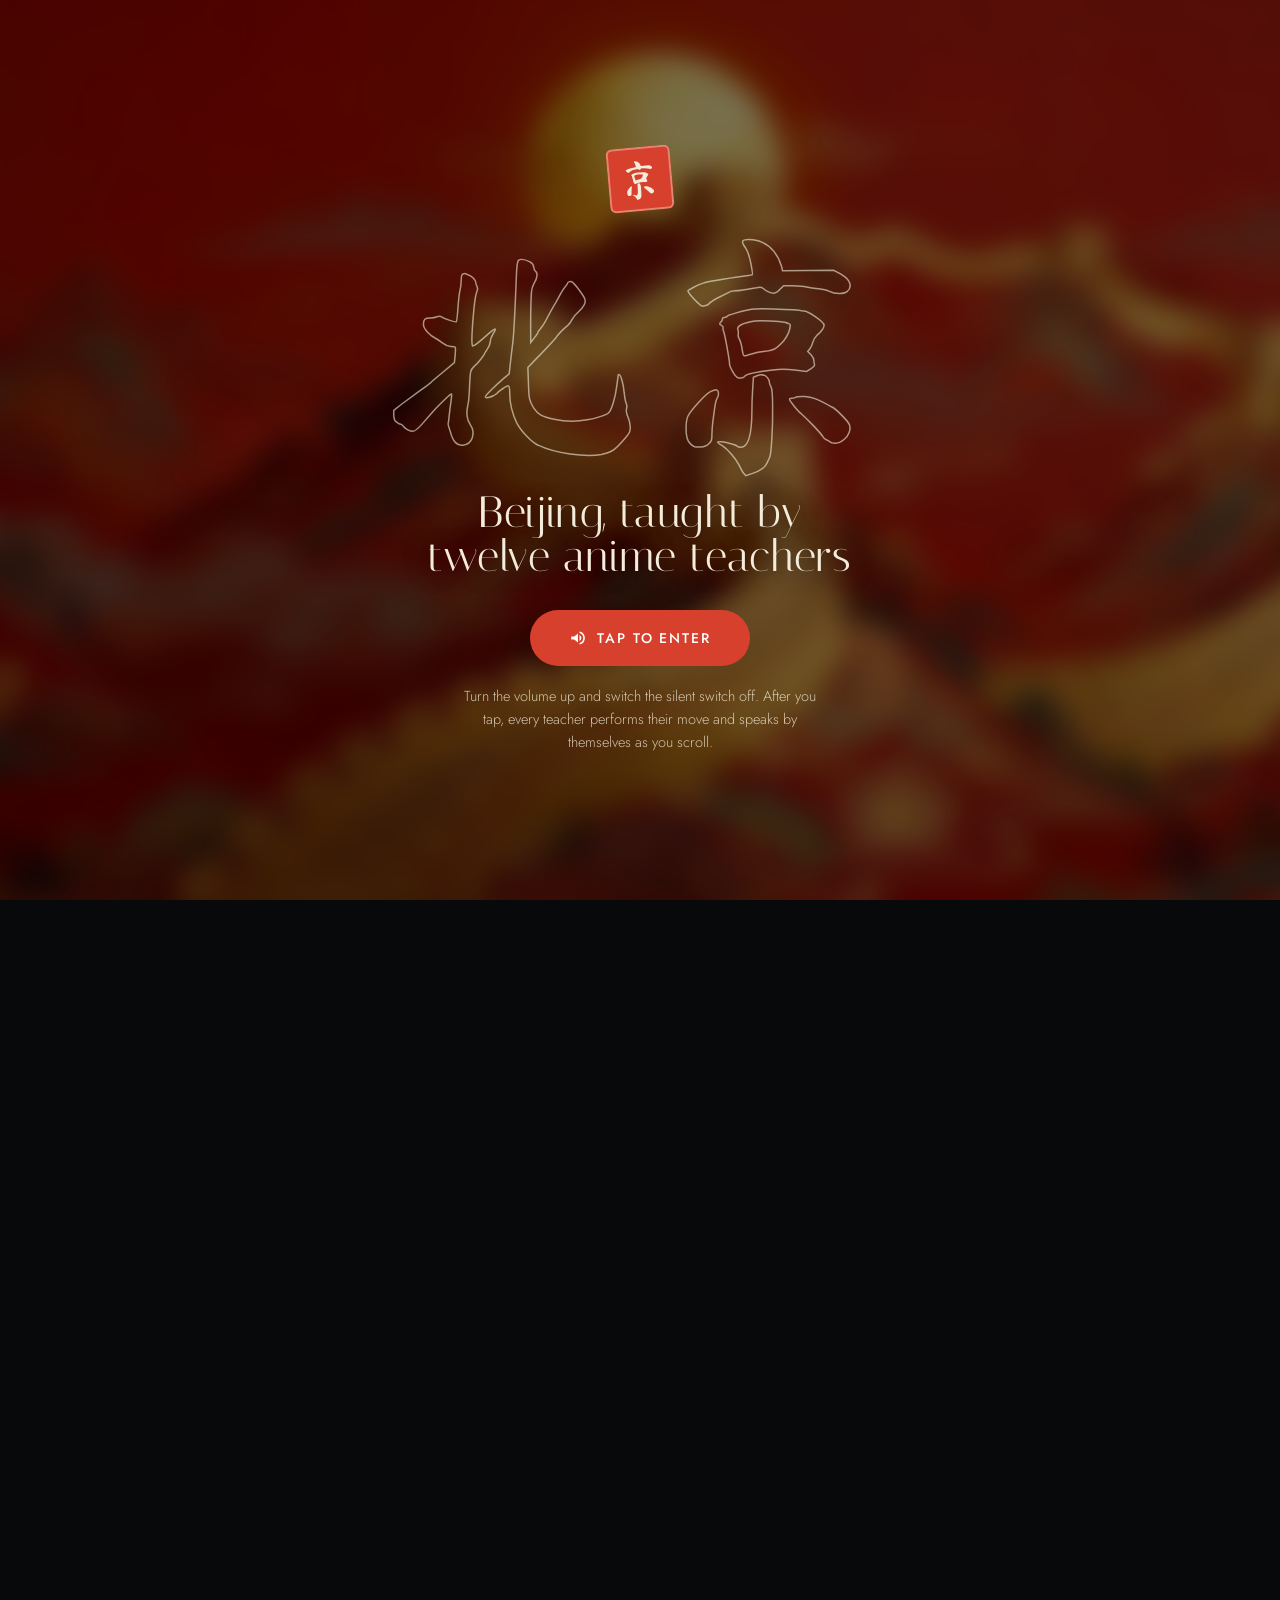
==== commit f59e6112: "Smoother on iPad, more facts for every chapter, and make the cinematic site the main page Co-Authore" ====
--- a/index.html
+++ b/index.html
@@ -3,13 +3,13 @@
 <head>
 <meta charset="utf-8">
 <meta name="viewport" content="width=device-width, initial-scale=1">
-<title>Exploring Beijing | A. Antony Bescki</title>
-<meta name="description" content="A scroll-driven guide to Beijing taught by twelve anime teachers. Chinese PBL project by A. Antony Bescki, RA2611026010076.">
-<meta name="theme-color" content="#0C0C0C">
-<link rel="canonical" href="journey/">
-<meta http-equiv="refresh" content="0; url=journey/">
-<script>location.replace('journey/' + location.hash);</script>
-<style>body{margin:0;min-height:100vh;display:grid;place-items:center;background:#0C0C0C;color:#D7E2EA;font:500 18px/1.6 system-ui,sans-serif;text-align:center}a{color:#fff;display:inline-block;margin-top:14px;padding:12px 28px;border:2px solid #D7E2EA;border-radius:99px;text-decoration:none}</style>
+<title>Beijing, taught by twelve anime teachers | A. Antony Bescki</title>
+<meta name="description" content="A Chinese class project by A. Antony Bescki, RA2611026010076. Scroll through Beijing and watch twelve anime teachers perform their special moves, with sound.">
+<meta name="theme-color" content="#07090B">
+<link rel="canonical" href="v3/">
+<meta http-equiv="refresh" content="0; url=v3/">
+<script>location.replace('v3/' + location.hash);</script>
+<style>body{margin:0;min-height:100vh;display:grid;place-items:center;background:#07090B;color:#F4ECDA;font:300 18px/1.6 system-ui,sans-serif;text-align:center}a{color:#F4ECDA;display:inline-block;margin-top:14px;padding:12px 28px;border:1px solid #D9B35F;border-radius:99px;text-decoration:none}</style>
 </head>
-<body><main><p>Opening the Beijing guide...</p><a href="journey/">Open it now</a></main></body>
+<body><main><p>Opening Beijing...</p><a href="v3/">Open it now</a></main></body>
 </html>
